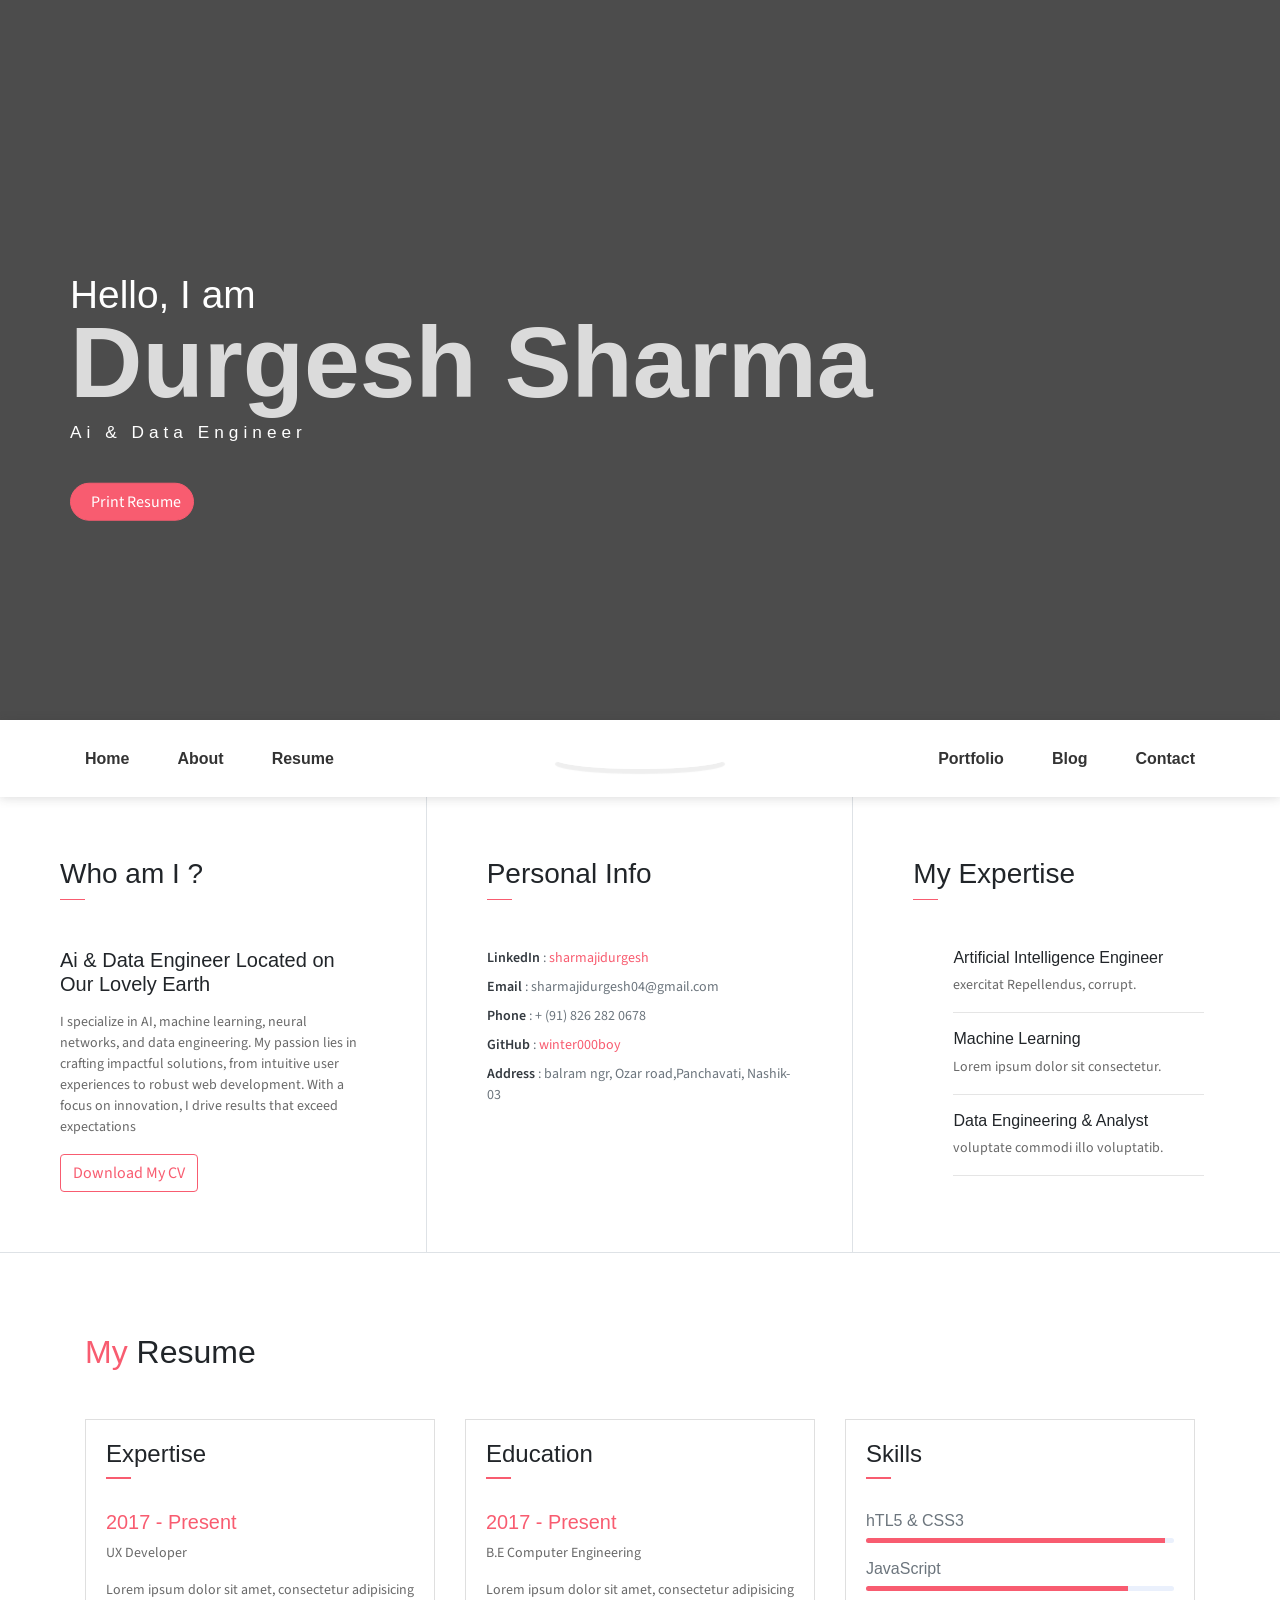
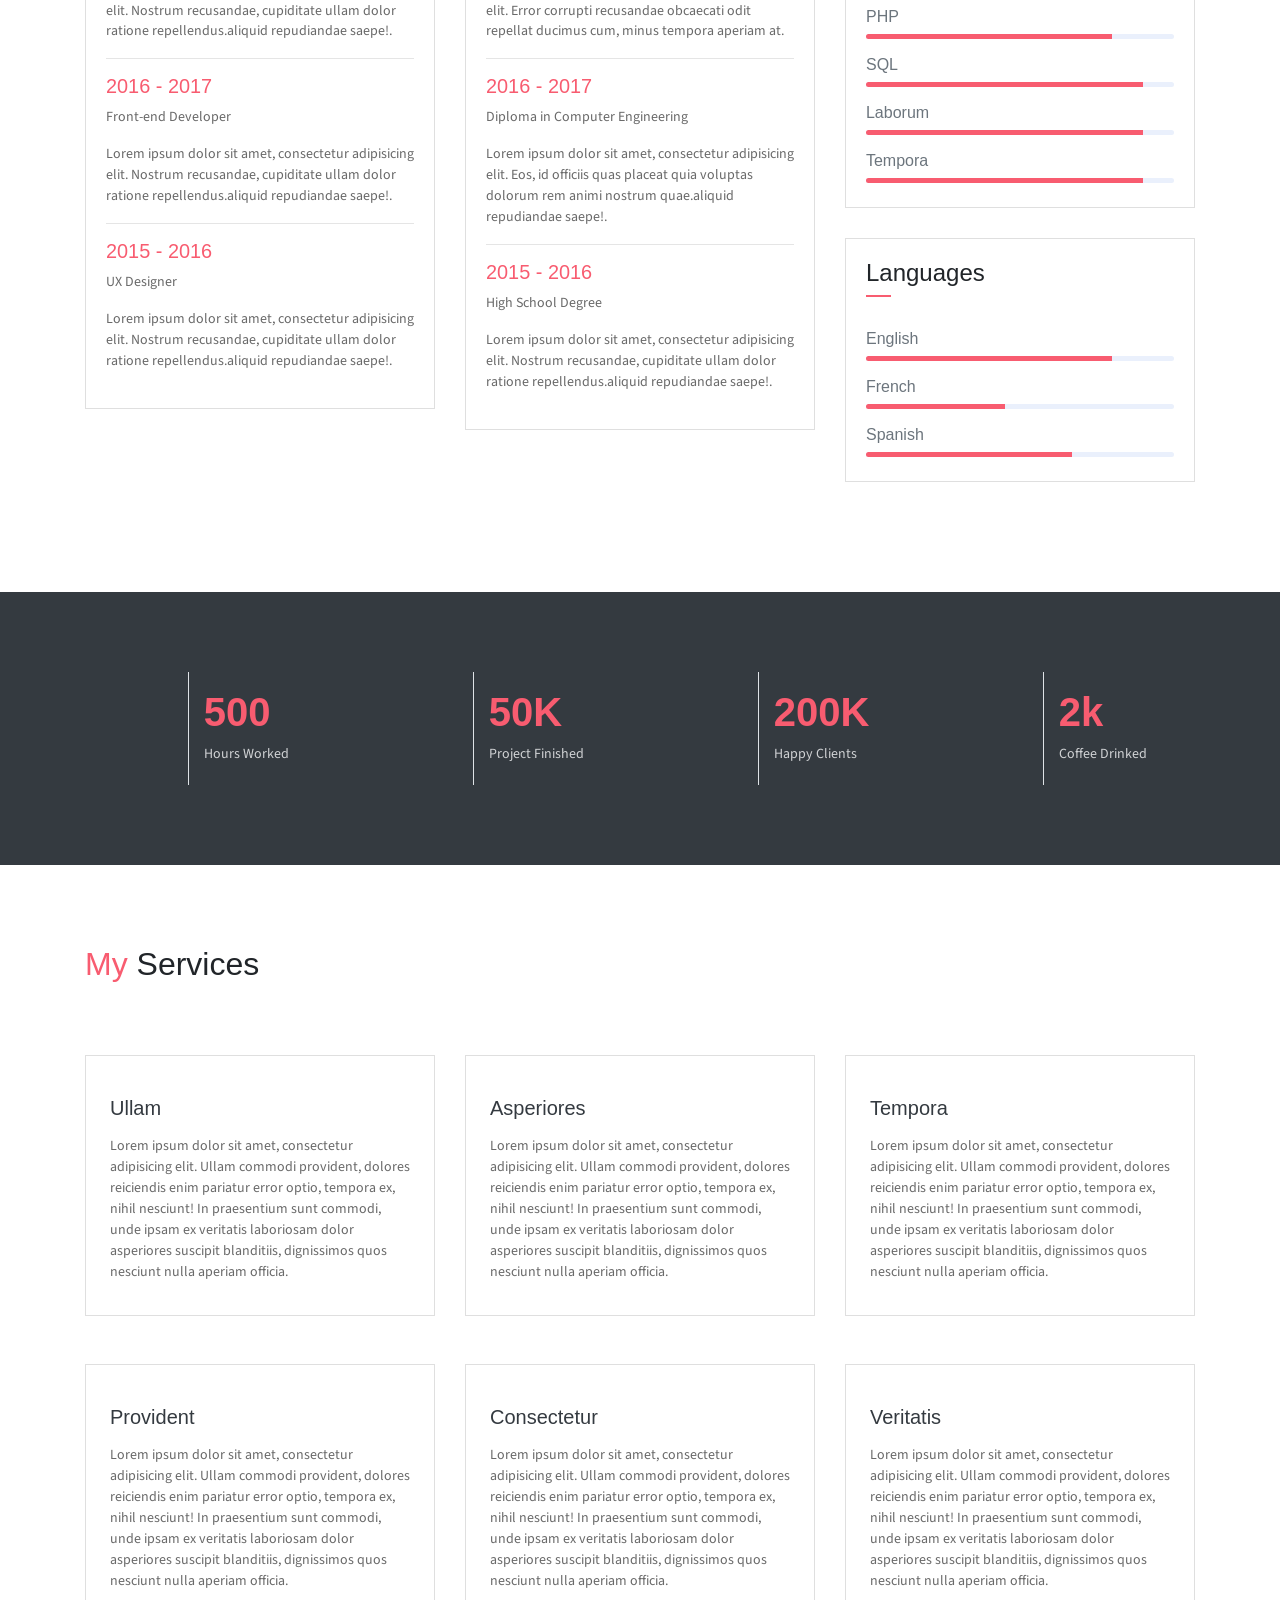
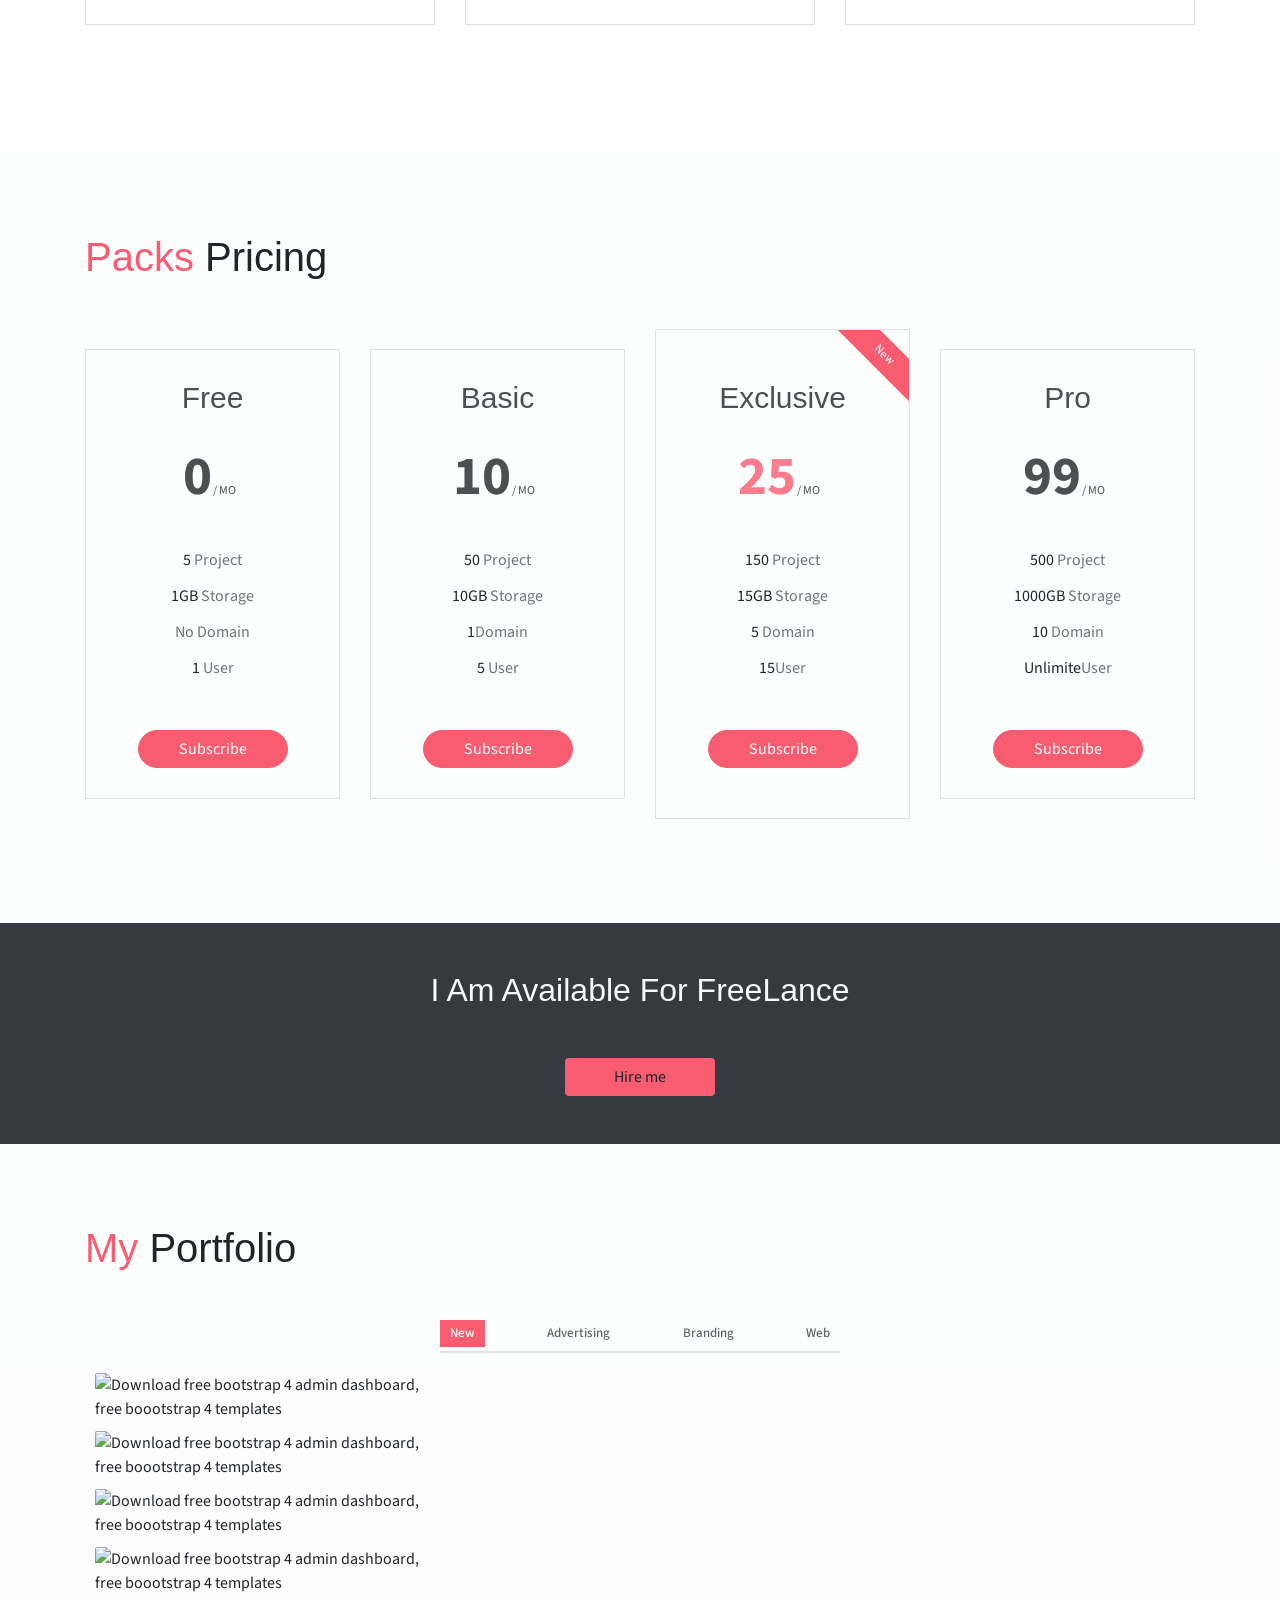
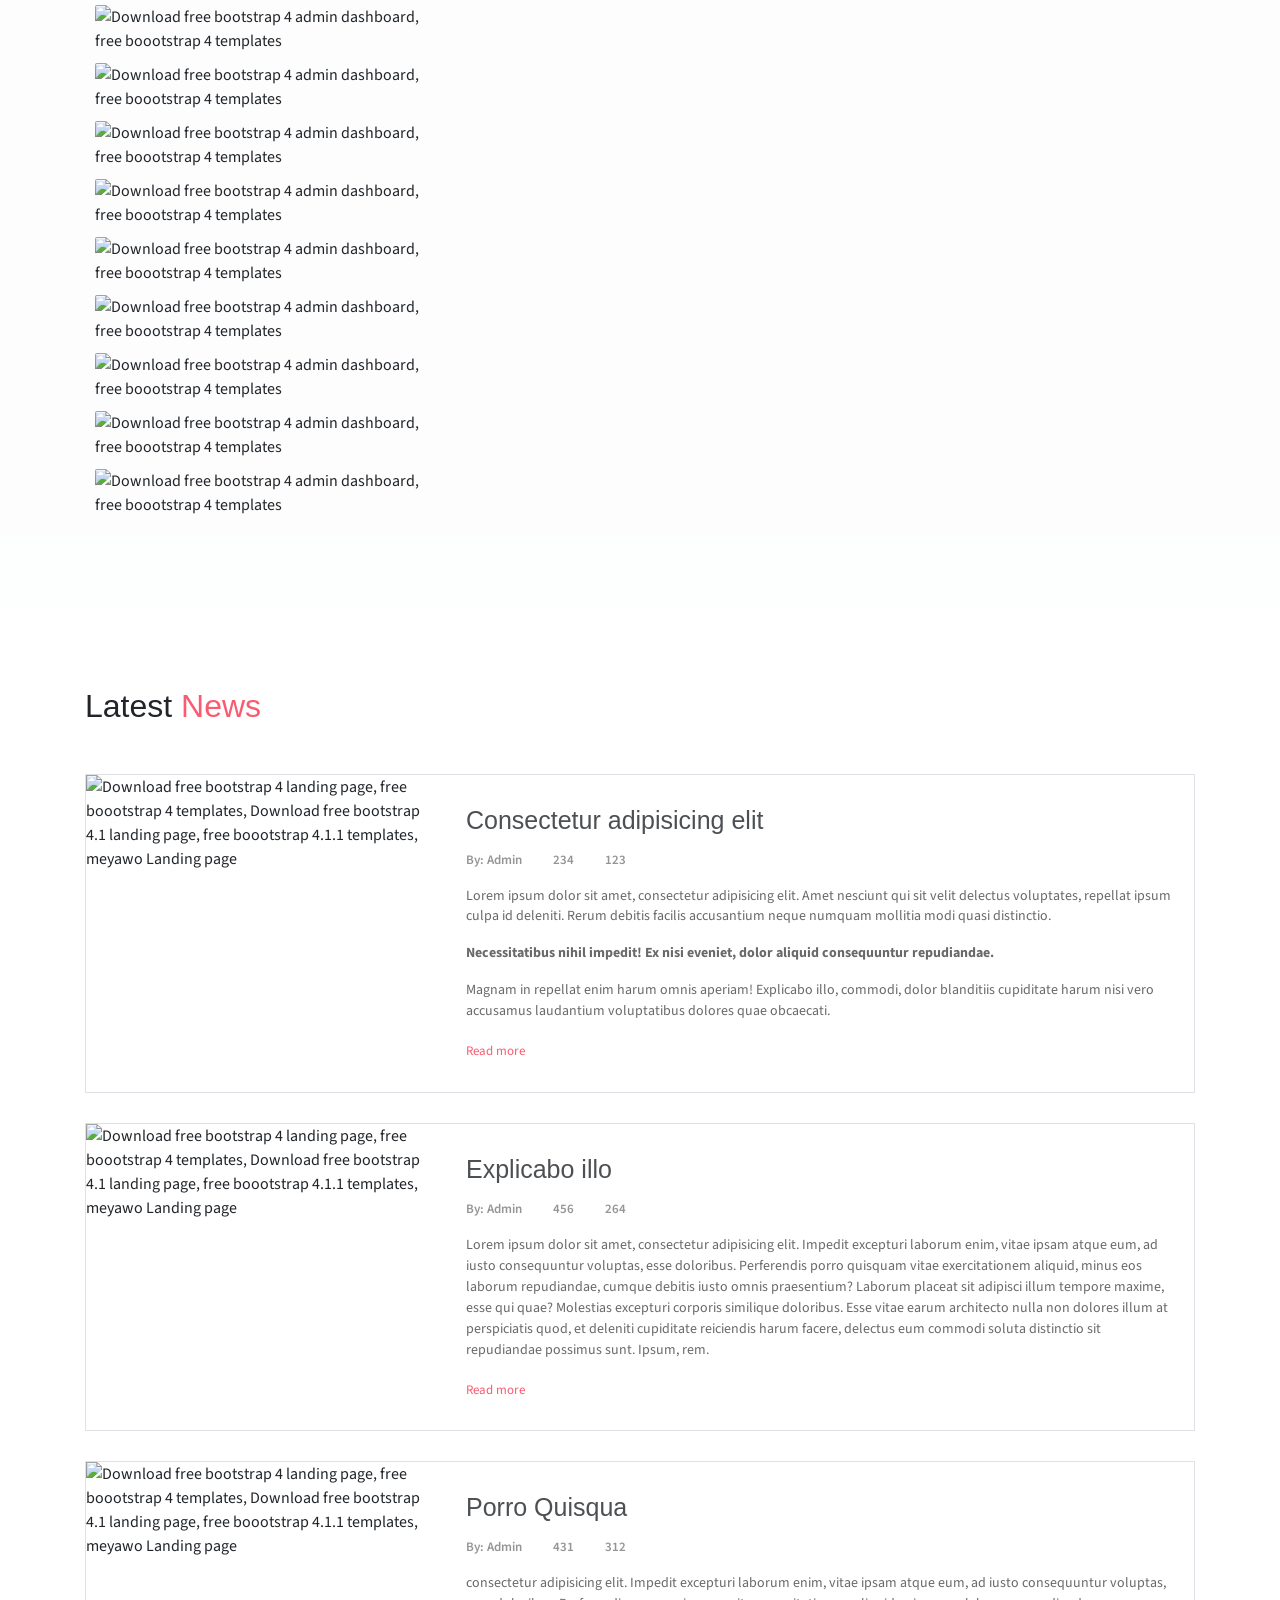
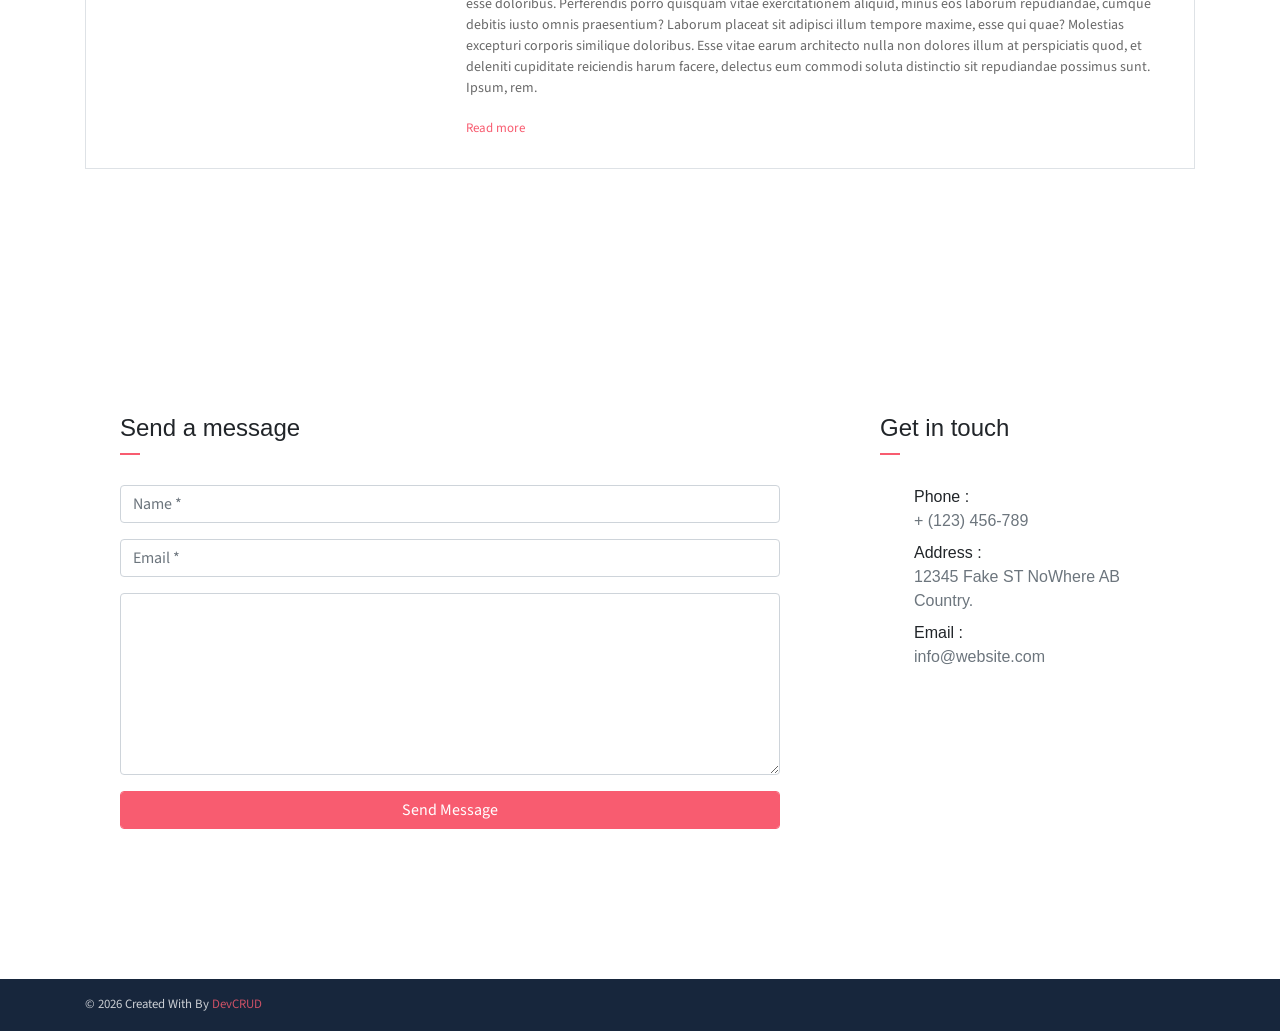
==== index.html @ a14cbc53 "first update" ====
<!DOCTYPE html>
<html lang="en">

<head>
    <meta charset="utf-8">
    <meta name="viewport" content="width=device-width, initial-scale=1, shrink-to-fit=no">
    <meta name="description" content="Start your development with JohnDoe landing page.">
    <meta name="author" content="Devcrud">
    <title>Durgesh's Portfolio</title>
    <!-- font icons -->
    <link rel="stylesheet" href="assets/vendors/themify-icons/css/themify-icons.css">
    <!-- Bootstrap + JohnDoe main styles -->
    <link rel="stylesheet" href="assets/css/johndoe.css">
</head>

<body data-spy="scroll" data-target=".navbar" data-offset="40" id="home">
    <a href="components.html" class="btn btn-primary btn-component" data-spy="affix" data-offset-top="600"><i
            class="ti-shift-left-alt"></i> Components</a>
    <header class="header">
        <div class="container">
            <ul class="social-icons pt-3">
                <li class="social-item"><a class="social-link text-light" href="#"><i class="ti-facebook"
                            aria-hidden="true"></i></a></li>
                <li class="social-item"><a class="social-link text-light" href="#"><i class="ti-twitter"
                            aria-hidden="true"></i></a></li>
                <li class="social-item"><a class="social-link text-light" href="#"><i class="ti-google"
                            aria-hidden="true"></i></a></li>
                <li class="social-item"><a class="social-link text-light" href="#"><i class="ti-instagram"
                            aria-hidden="true"></i></a></li>
                <li class="social-item"><a class="social-link text-light" href="#"><i class="ti-github"
                            aria-hidden="true"></i></a></li>
            </ul>
            <div class="header-content">
                <h4 class="header-subtitle">Hello, I am</h4>
                <h1 class="header-title">Durgesh Sharma</h1>
                <h6 class="header-mono">Ai & Data Engineer</h6>
                <button class="btn btn-primary btn-rounded"><i class="ti-printer pr-2"></i>Print Resume</button>
            </div>
        </div>
    </header>
    <nav class="navbar sticky-top navbar-expand-lg navbar-light bg-white" data-spy="affix" data-offset-top="510">
        <div class="container">
            <button class="navbar-toggler ml-auto" type="button" data-toggle="collapse"
                data-target="#navbarSupportedContent" aria-controls="navbarSupportedContent" aria-expanded="false"
                aria-label="Toggle navigation">
                <span class="navbar-toggler-icon"></span>
            </button>
            <div class="collapse mt-sm-20 navbar-collapse" id="navbarSupportedContent">
                <ul class="navbar-nav mr-auto">
                    <li class="nav-item">
                        <a href="#home" class="nav-link">Home</a>
                    </li>
                    <li class="nav-item">
                        <a href="#about" class="nav-link">About</a>
                    </li>
                    <li class="nav-item">
                        <a href="#resume" class="nav-link">Resume</a>
                    </li>
                </ul>
                <ul class="navbar-nav brand">
                    <img src="assets/imgs/avatar.jpg" alt="" class="brand-img">
                    <li class="brand-txt">
                        <h5 class="brand-title">Durgesh Sharma</h5>
                        <div class="brand-subtitle">Ai & Data Engineer</div>
                    </li>
                </ul>
                <ul class="navbar-nav ml-auto">
                    <li class="nav-item">
                        <a href="#portfolio" class="nav-link">Portfolio</a>
                    </li>
                    <li class="nav-item">
                        <a href="#blog" class="nav-link">Blog</a>
                    </li>
                    <li class="nav-item last-item">
                        <a href="#contact" class="nav-link">Contact</a>
                    </li>
                </ul>
            </div>
        </div>
    </nav>
    <div class="container-fluid">
        <div id="about" class="row about-section">
            <div class="col-lg-4 about-card">
                <h3 class="font-weight-light">Who am I ?</h3>
                <span class="line mb-5"></span>
                <h5 class="mb-3">Ai & Data Engineer Located on Our Lovely Earth</h5>
                <p class="mt-20">I specialize in AI, machine learning, neural networks, and data engineering. My passion
                    lies in crafting impactful solutions, from intuitive user experiences to robust web development.
                    With a focus on innovation, I drive results that exceed expectations</p>
                <button class="btn btn-outline-danger"><i class="icon-down-circled2 "></i>Download My CV</button>
            </div>
            <div class="col-lg-4 about-card">
                <h3 class="font-weight-light">Personal Info</h3>
                <span class="line mb-5"></span>
                <ul class="mt40 info list-unstyled">
                    <li><span>LinkedIn</span> : <a href="https://linkedin.com/in/sharmajidurgesh">sharmajidurgesh</a>
                    </li>
                    <li><span>Email</span> : sharmajidurgesh04@gmail.com</li>
                    <li><span>Phone</span> : + (91) 826 282 0678</li>
                    <li><span>GitHub</span> : <a href="https://github.com/winter000boy">winter000boy</a> </li>
                    <li><span>Address</span> : balram ngr, Ozar road,Panchavati, Nashik-03</li>
                </ul>
                <ul class="social-icons pt-3">
                    <li class="social-item"><a class="social-link" href="#"><i class="ti-facebook"
                                aria-hidden="true"></i></a></li>
                    <li class="social-item"><a class="social-link" href="#"><i class="ti-twitter"
                                aria-hidden="true"></i></a></li>
                    <li class="social-item"><a class="social-link" href="#"><i class="ti-google"
                                aria-hidden="true"></i></a></li>
                    <li class="social-item"><a class="social-link" href="#"><i class="ti-instagram"
                                aria-hidden="true"></i></a></li>
                    <li class="social-item"><a class="social-link" href="#"><i class="ti-github"
                                aria-hidden="true"></i></a></li>
                </ul>
            </div>
            <div class="col-lg-4 about-card">
                <h3 class="font-weight-light">My Expertise</h3>
                <span class="line mb-5"></span>
                <div class="row">
                    <div class="col-1 text-danger pt-1"><i class="ti-widget icon-lg"></i></div>
                    <div class="col-10 ml-auto mr-3">
                        <h6>Artificial Intelligence Engineer</h6>
                        <p class="subtitle"> exercitat Repellendus, corrupt.</p>
                        <hr>
                    </div>
                </div>
                <div class="row">
                    <div class="col-1 text-danger pt-1"><i class="ti-paint-bucket icon-lg"></i></div>
                    <div class="col-10 ml-auto mr-3">
                        <h6>Machine Learning</h6>
                        <p class="subtitle">Lorem ipsum dolor sit consectetur.</p>
                        <hr>
                    </div>
                </div>
                <div class="row">
                    <div class="col-1 text-danger pt-1"><i class="ti-stats-up icon-lg"></i></div>
                    <div class="col-10 ml-auto mr-3">
                        <h6>Data Engineering & Analyst</h6>
                        <p class="subtitle">voluptate commodi illo voluptatib.</p>
                        <hr>
                    </div>
                </div>
            </div>
        </div>
    </div>

    <!--Resume Section-->
    <section class="section" id="resume">
        <div class="container">
            <h2 class="mb-5"><span class="text-danger">My</span> Resume</h2>
            <div class="row">
                <div class="col-md-6 col-lg-4">
                    <div class="card">
                        <div class="card-header">
                            <div class="mt-2">
                                <h4>Expertise</h4>
                                <span class="line"></span>
                            </div>
                        </div>
                        <div class="card-body">
                            <h6 class="title text-danger">2017 - Present</h6>
                            <P>UX Developer</P>
                            <P class="subtitle">Lorem ipsum dolor sit amet, consectetur adipisicing elit. Nostrum
                                recusandae, cupiditate ullam dolor ratione repellendus.aliquid repudiandae saepe!.</P>
                            <hr>
                            <h6 class="title text-danger">2016 - 2017</h6>
                            <P>Front-end Developer</P>
                            <P class="subtitle">Lorem ipsum dolor sit amet, consectetur adipisicing elit. Nostrum
                                recusandae, cupiditate ullam dolor ratione repellendus.aliquid repudiandae saepe!.</P>
                            <hr>
                            <h6 class="title text-danger">2015 - 2016</h6>
                            <P>UX Designer</P>
                            <P class="subtitle">Lorem ipsum dolor sit amet, consectetur adipisicing elit. Nostrum
                                recusandae, cupiditate ullam dolor ratione repellendus.aliquid repudiandae saepe!.</P>
                        </div>
                    </div>
                </div>
                <div class="col-md-6 col-lg-4">
                    <div class="card">
                        <div class="card-header">
                            <div class="mt-2">
                                <h4>Education</h4>
                                <span class="line"></span>
                            </div>
                        </div>
                        <div class="card-body">
                            <h6 class="title text-danger">2017 - Present</h6>
                            <P>B.E Computer Engineering</P>
                            <P class="subtitle">Lorem ipsum dolor sit amet, consectetur adipisicing elit. Error corrupti
                                recusandae obcaecati odit repellat ducimus cum, minus tempora aperiam at.</P>
                            <hr>
                            <h6 class="title text-danger">2016 - 2017</h6>
                            <P>Diploma in Computer Engineering</P>
                            <P class="subtitle">Lorem ipsum dolor sit amet, consectetur adipisicing elit. Eos, id
                                officiis quas placeat quia voluptas dolorum rem animi nostrum quae.aliquid repudiandae
                                saepe!.</P>
                            <hr>
                            <h6 class="title text-danger">2015 - 2016</h6>
                            <P>High School Degree</P>
                            <P class="subtitle">Lorem ipsum dolor sit amet, consectetur adipisicing elit. Nostrum
                                recusandae, cupiditate ullam dolor ratione repellendus.aliquid repudiandae saepe!.</P>

                        </div>
                    </div>
                </div>
                <div class="col-lg-4">
                    <div class="card">
                        <div class="card-header">
                            <div class="pull-left">
                                <h4 class="mt-2">Skills</h4>
                                <span class="line"></span>
                            </div>
                        </div>
                        <div class="card-body pb-2">
                            <h6>hTL5 &amp; CSS3</h6>
                            <div class="progress mb-3">
                                <div class="progress-bar bg-danger" role="progressbar" style="width: 97%"
                                    aria-valuenow="25" aria-valuemin="0" aria-valuemax="100"></div>
                            </div>
                            <h6>JavaScript</h6>
                            <div class="progress mb-3">
                                <div class="progress-bar bg-danger" role="progressbar" style="width: 85%"
                                    aria-valuenow="25" aria-valuemin="0" aria-valuemax="100"></div>
                            </div>
                            <h6>PHP</h6>
                            <div class="progress mb-3">
                                <div class="progress-bar bg-danger" role="progressbar" style="width: 80%"
                                    aria-valuenow="50" aria-valuemin="0" aria-valuemax="100"></div>
                            </div>
                            <h6>SQL</h6>
                            <div class="progress mb-3">
                                <div class="progress-bar bg-danger" role="progressbar" style="width: 90%"
                                    aria-valuenow="75" aria-valuemin="0" aria-valuemax="100"></div>
                            </div>
                            <h6>Laborum</h6>
                            <div class="progress mb-3">
                                <div class="progress-bar bg-danger" role="progressbar" style="width: 90%"
                                    aria-valuenow="75" aria-valuemin="0" aria-valuemax="100"></div>
                            </div>
                            <h6>Tempora</h6>
                            <div class="progress mb-3">
                                <div class="progress-bar bg-danger" role="progressbar" style="width: 90%"
                                    aria-valuenow="75" aria-valuemin="0" aria-valuemax="100"></div>
                            </div>
                        </div>
                    </div>
                    <div class="card">
                        <div class="card-header">
                            <div class="pull-left">
                                <h4 class="mt-2">Languages</h4>
                                <span class="line"></span>
                            </div>
                        </div>
                        <div class="card-body pb-2">
                            <h6>English</h6>
                            <div class="progress mb-3">
                                <div class="progress-bar bg-danger" role="progressbar" style="width: 80%"
                                    aria-valuenow="25" aria-valuemin="0" aria-valuemax="100"></div>
                            </div>
                            <h6>French</h6>
                            <div class="progress mb-3">
                                <div class="progress-bar bg-danger" role="progressbar" style="width: 45%"
                                    aria-valuenow="25" aria-valuemin="0" aria-valuemax="100"></div>
                            </div>
                            <h6>Spanish</h6>
                            <div class="progress mb-3">
                                <div class="progress-bar bg-danger" role="progressbar" style="width: 67%"
                                    aria-valuenow="50" aria-valuemin="0" aria-valuemax="100"></div>
                            </div>
                        </div>
                    </div>
                </div>
            </div>
        </div>
    </section>

    <section class="section bg-dark text-center">
        <div class="container">
            <div class="row text-center">
                <div class="col-md-6 col-lg-3">
                    <div class="row ">
                        <div class="col-5 text-right text-light border-right py-3">
                            <div class="m-auto"><i class="ti-alarm-clock icon-xl"></i></div>
                        </div>
                        <div class="col-7 text-left py-3">
                            <h1 class="text-danger font-weight-bold font40">500</h1>
                            <p class="text-light mb-1">Hours Worked</p>
                        </div>
                    </div>
                </div>
                <div class="col-md-6 col-lg-3">
                    <div class="row">
                        <div class="col-5 text-right text-light border-right py-3">
                            <div class="m-auto"><i class="ti-layers-alt icon-xl"></i></div>
                        </div>
                        <div class="col-7 text-left py-3">
                            <h1 class="text-danger font-weight-bold font40">50K</h1>
                            <p class="text-light mb-1">Project Finished</p>
                        </div>
                    </div>
                </div>
                <div class="col-md-6 col-lg-3">
                    <div class="row">
                        <div class="col-5 text-right text-light border-right py-3">
                            <div class="m-auto"><i class="ti-face-smile icon-xl"></i></div>
                        </div>
                        <div class="col-7 text-left py-3">
                            <h1 class="text-danger font-weight-bold font40">200K</h1>
                            <p class="text-light mb-1">Happy Clients</p>
                        </div>
                    </div>
                </div>
                <div class="col-md-6 col-lg-3">
                    <div class="row">
                        <div class="col-5 text-right text-light border-right py-3">
                            <div class="m-auto"><i class="ti-heart-broken icon-xl"></i></div>
                        </div>
                        <div class="col-7 text-left py-3">
                            <h1 class="text-danger font-weight-bold font40">2k</h1>
                            <p class="text-light mb-1">Coffee Drinked</p>
                        </div>
                    </div>
                </div>
            </div>
        </div>
    </section>

    <section class="section" id="service">
        <div class="container">
            <h2 class="mb-5 pb-4"><span class="text-danger">My</span> Services</h2>
            <div class="row">
                <div class="col-md-4 col-sm-6">
                    <div class="card mb-5">
                        <div class="card-header has-icon">
                            <i class="ti-vector text-danger" aria-hidden="true"></i>
                        </div>
                        <div class="card-body px-4 py-3">
                            <h5 class="mb-3 card-title text-dark">Ullam</h5>
                            <P class="subtitle">Lorem ipsum dolor sit amet, consectetur adipisicing elit. Ullam commodi
                                provident, dolores reiciendis enim pariatur error optio, tempora ex, nihil nesciunt! In
                                praesentium sunt commodi, unde ipsam ex veritatis laboriosam dolor asperiores suscipit
                                blanditiis, dignissimos quos nesciunt nulla aperiam officia.</P>
                        </div>
                    </div>
                </div>
                <div class="col-md-4 col-sm-6">
                    <div class="card mb-5">
                        <div class="card-header has-icon">
                            <i class="ti-write text-danger" aria-hidden="true"></i>
                        </div>
                        <div class="card-body px-4 py-3">
                            <h5 class="mb-3 card-title text-dark">Asperiores</h5>
                            <P class="subtitle">Lorem ipsum dolor sit amet, consectetur adipisicing elit. Ullam commodi
                                provident, dolores reiciendis enim pariatur error optio, tempora ex, nihil nesciunt! In
                                praesentium sunt commodi, unde ipsam ex veritatis laboriosam dolor asperiores suscipit
                                blanditiis, dignissimos quos nesciunt nulla aperiam officia.</P>
                        </div>
                    </div>
                </div>
                <div class="col-md-4 col-sm-6">
                    <div class="card mb-5">
                        <div class="card-header has-icon">
                            <i class="ti-package text-danger" aria-hidden="true"></i>
                        </div>
                        <div class="card-body px-4 py-3">
                            <h5 class="mb-3 card-title text-dark">Tempora</h5>
                            <P class="subtitle">Lorem ipsum dolor sit amet, consectetur adipisicing elit. Ullam commodi
                                provident, dolores reiciendis enim pariatur error optio, tempora ex, nihil nesciunt! In
                                praesentium sunt commodi, unde ipsam ex veritatis laboriosam dolor asperiores suscipit
                                blanditiis, dignissimos quos nesciunt nulla aperiam officia.</P>
                        </div>
                    </div>
                </div>
                <div class="col-md-4 col-sm-6">
                    <div class="card mb-5">
                        <div class="card-header has-icon">
                            <i class="ti-map-alt text-danger" aria-hidden="true"></i>
                        </div>
                        <div class="card-body px-4 py-3">
                            <h5 class="mb-3 card-title text-dark">Provident</h5>
                            <P class="subtitle">Lorem ipsum dolor sit amet, consectetur adipisicing elit. Ullam commodi
                                provident, dolores reiciendis enim pariatur error optio, tempora ex, nihil nesciunt! In
                                praesentium sunt commodi, unde ipsam ex veritatis laboriosam dolor asperiores suscipit
                                blanditiis, dignissimos quos nesciunt nulla aperiam officia.</P>
                        </div>
                    </div>
                </div>
                <div class="col-md-4 col-sm-6">
                    <div class="card mb-5">
                        <div class="card-header has-icon">
                            <i class="ti-bar-chart text-danger" aria-hidden="true"></i>
                        </div>
                        <div class="card-body px-4 py-3">
                            <h5 class="mb-3 card-title text-dark">Consectetur</h5>
                            <P class="subtitle">Lorem ipsum dolor sit amet, consectetur adipisicing elit. Ullam commodi
                                provident, dolores reiciendis enim pariatur error optio, tempora ex, nihil nesciunt! In
                                praesentium sunt commodi, unde ipsam ex veritatis laboriosam dolor asperiores suscipit
                                blanditiis, dignissimos quos nesciunt nulla aperiam officia.</P>
                        </div>
                    </div>
                </div>
                <div class="col-md-4 col-sm-6">
                    <div class="card mb-5">
                        <div class="card-header has-icon">
                            <i class="ti-support text-danger" aria-hidden="true"></i>
                        </div>
                        <div class="card-body px-4 py-3">
                            <h5 class="mb-3 card-title text-dark">Veritatis</h5>
                            <P class="subtitle">Lorem ipsum dolor sit amet, consectetur adipisicing elit. Ullam commodi
                                provident, dolores reiciendis enim pariatur error optio, tempora ex, nihil nesciunt! In
                                praesentium sunt commodi, unde ipsam ex veritatis laboriosam dolor asperiores suscipit
                                blanditiis, dignissimos quos nesciunt nulla aperiam officia.</P>
                        </div>
                    </div>
                </div>
            </div>
        </div>
    </section>

    <section class="section bg-custom-gray" id="price">
        <div class="container">
            <h1 class="mb-5"><span class="text-danger">Packs</span> Pricing</h1>
            <div class="row align-items-center">
                <div class="col-md-6 col-lg-3">
                    <div class="price-card text-center mb-4">
                        <h3 class="price-card-title">Free</h3>
                        <div class="price-card-cost">
                            <sup class="ti-money"></sup>
                            <span class="num">0</span>
                            <span class="date">MO</span>
                        </div>
                        <ul class="list">
                            <li class="list-item">5 <span class="text-muted">Project</span></li>
                            <li class="list-item">1GB <span class="text-muted">Storage</span></li>
                            <li class="list-item"><span class="text-muted">No Domain</span></li>
                            <li class="list-item">1 <span class="text-muted">User</span></li>
                        </ul>
                        <button class="btn btn-primary btn-rounded w-lg">Subscribe</button>
                    </div>
                </div>
                <div class="col-md-6 col-lg-3">
                    <div class="price-card text-center mb-4">
                        <h3 class="price-card-title">Basic</h3>
                        <div class="price-card-cost">
                            <sup class="ti-money"></sup>
                            <span class="num">10</span>
                            <span class="date">MO</span>
                        </div>
                        <ul class="list">
                            <li class="list-item">50 <span class="text-muted">Project</span></li>
                            <li class="list-item">10GB <span class="text-muted">Storage</span></li>
                            <li class="list-item">1<span class="text-muted">Domain</span></li>
                            <li class="list-item">5 <span class="text-muted">User</span></li>
                        </ul>
                        <button class="btn btn-primary btn-rounded w-lg">Subscribe</button>
                    </div>
                </div>
                <div class="col-md-6 col-lg-3">
                    <div class="price-card text-center price-card-requried mb-4">
                        <h3 class="price-card-title">Exclusive</h3>
                        <div class="price-card-cost">
                            <sup class="ti-money"></sup>
                            <span class="num">25</span>
                            <span class="date">MO</span>
                        </div>
                        <ul class="list">
                            <li class="list-item">150 <span class="text-muted">Project</span></li>
                            <li class="list-item">15GB <span class="text-muted">Storage</span></li>
                            <li class="list-item">5<span class="text-muted"> Domain</span></li>
                            <li class="list-item">15<span class="text-muted">User</span></li>
                        </ul>
                        <button class="btn btn-primary btn-rounded w-lg">Subscribe</button>
                    </div>
                </div>
                <div class="col-md-6 col-lg-3">
                    <div class="price-card text-center mb-4">
                        <h3 class="price-card-title">Pro</h3>
                        <div class="price-card-cost">
                            <sup class="ti-money"></sup>
                            <span class="num">99</span>
                            <span class="date">MO</span>
                        </div>
                        <ul class="list">
                            <li class="list-item">500 <span class="text-muted">Project</span></li>
                            <li class="list-item">1000GB <span class="text-muted">Storage</span></li>
                            <li class="list-item">10<span class="text-muted"> Domain</span></li>
                            <li class="list-item">Unlimite<span class="text-muted">User</span></li>
                        </ul>
                        <button class="btn btn-primary btn-rounded w-lg">Subscribe</button>
                    </div>
                </div>
            </div>
        </div>
    </section>
    <section class="section bg-dark py-5">
        <div class="container text-center">
            <h2 class="text-light mb-5 font-weight-normal">I Am Available For FreeLance</h2>
            <button class="btn bg-primary w-lg">Hire me</button>
        </div>
    </section>

    <!-- Portfolio Section -->
    <section class="section bg-custom-gray" id="portfolio">
        <div class="container">
            <h1 class="mb-5"><span class="text-danger">My</span> Portfolio</h1>
            <div class="portfolio">
                <div class="filters">
                    <a href="#" data-filter=".new" class="active">
                        New
                    </a>
                    <a href="#" data-filter=".advertising">
                        Advertising
                    </a>
                    <a href="#" data-filter=".branding">
                        Branding
                    </a>
                    <a href="#" data-filter=".web">
                        Web
                    </a>
                </div>
                <div class="portfolio-container">
                    <div class="col-md-6 col-lg-4 web new">
                        <div class="portfolio-item">
                            <img src="assets/imgs/web-1.jpg" class="img-fluid"
                                alt="Download free bootstrap 4 admin dashboard, free boootstrap 4 templates">
                            <div class="content-holder">
                                <a class="img-popup" href="assets/imgs/web-1.jpg"></a>
                                <div class="text-holder">
                                    <h6 class="title">WEB</h6>
                                    <p class="subtitle">Expedita corporis doloremque velit in totam!</p>
                                </div>
                            </div>
                        </div>
                    </div>
                    <div class="col-md-6 col-lg-4 web new">
                        <div class="portfolio-item">
                            <img src="assets/imgs/web-2.jpg" class="img-fluid"
                                alt="Download free bootstrap 4 admin dashboard, free boootstrap 4 templates">
                            <div class="content-holder">
                                <a class="img-popup" href="assets/imgs/web-2.jpg"></a>
                                <div class="text-holder">
                                    <h6 class="title">WEB</h6>
                                    <p class="subtitle">Expedita corporis doloremque velit in totam!</p>
                                </div>
                            </div>
                        </div>
                    </div>
                    <div class="col-md-6 col-lg-4 advertising new">
                        <div class="portfolio-item">
                            <img src="assets/imgs/advertising-2.jpg" class="img-fluid"
                                alt="Download free bootstrap 4 admin dashboard, free boootstrap 4 templates">
                            <div class="content-holder">
                                <a class="img-popup" href="assets/imgs/advertising-2.jpg"></a>
                                <div class="text-holder">
                                    <h6 class="title">ADVERSTISING</h6>
                                    <p class="subtitle">Expedita corporis doloremque velit in totam!</p>
                                </div>
                            </div>
                        </div>
                    </div>
                    <div class="col-md-6 col-lg-4 web">
                        <div class="portfolio-item">
                            <img src="assets/imgs/web-4.jpg" class="img-fluid"
                                alt="Download free bootstrap 4 admin dashboard, free boootstrap 4 templates">
                            <div class="content-holder">
                                <a class="img-popup" href="assets/imgs/web-4.jpg"></a>
                                <div class="text-holder">
                                    <h6 class="title">WEB</h6>
                                    <p class="subtitle">Expedita corporis doloremque velit in totam!</p>
                                </div>
                            </div>
                        </div>
                    </div>

                    <div class="col-md-6 col-lg-4 advertising">
                        <div class="portfolio-item">
                            <img src="assets/imgs/advertising-1.jpg" class="img-fluid"
                                alt="Download free bootstrap 4 admin dashboard, free boootstrap 4 templates">
                            <div class="content-holder">
                                <a class="img-popup" href="assets/imgs/advertising-1.jpg"></a>
                                <div class="text-holder">
                                    <h6 class="title">ADVERSITING</h6>
                                    <p class="subtitle">Expedita corporis doloremque velit in totam!</p>
                                </div>
                            </div>
                        </div>
                    </div>
                    <div class="col-md-6 col-lg-4 web new">
                        <div class="portfolio-item">
                            <img src="assets/imgs/web-3.jpg" class="img-fluid"
                                alt="Download free bootstrap 4 admin dashboard, free boootstrap 4 templates">
                            <div class="content-holder">
                                <a class="img-popup" href="assets/imgs/web-3.jpg"></a>
                                <div class="text-holder">
                                    <h6 class="title">WEB</h6>
                                    <p class="subtitle">Expedita corporis doloremque velit in totam!</p>
                                </div>
                            </div>
                        </div>
                    </div>
                    <div class="col-md-6 col-lg-4 advertising new">
                        <div class="portfolio-item">
                            <img src="assets/imgs/advertising-3.jpg" class="img-fluid"
                                alt="Download free bootstrap 4 admin dashboard, free boootstrap 4 templates">
                            <div class="content-holder">
                                <a class="img-popup" href="assets/imgs/advertising-3.jpg"></a>
                                <div class="text-holder">
                                    <h6 class="title">ADVERSITING</h6>
                                    <p class="subtitle">Expedita corporis doloremque velit in totam!</p>
                                </div>
                            </div>
                        </div>
                    </div>
                    <div class="col-md-6 col-lg-4 advertising new">
                        <div class="portfolio-item">
                            <img src="assets/imgs/advertising-4.jpg" class="img-fluid"
                                alt="Download free bootstrap 4 admin dashboard, free boootstrap 4 templates">
                            <div class="content-holder">
                                <a class="img-popup" href="assets/imgs/advertising-4.jpg"></a>
                                <div class="text-holder">
                                    <h6 class="title">ADVERTISING</h6>
                                    <p class="subtitle">Expedita corporis doloremque velit in totam!</p>
                                </div>
                            </div>
                        </div>

                    </div>
                    <div class="col-md-6 col-lg-4 branding new">
                        <div class="portfolio-item">
                            <img src="assets/imgs/branding-1.jpg" class="img-fluid"
                                alt="Download free bootstrap 4 admin dashboard, free boootstrap 4 templates">
                            <div class="content-holder">
                                <a class="img-popup" href="assets/imgs/branding-1.jpg"></a>
                                <div class="text-holder">
                                    <h6 class="title">BRANDING</h6>
                                    <p class="subtitle">Expedita corporis doloremque velit in totam!</p>
                                </div>
                            </div>
                        </div>
                    </div>
                    <div class="col-md-6 col-lg-4 branding">
                        <div class="portfolio-item">
                            <img src="assets/imgs/branding-2.jpg" class="img-fluid"
                                alt="Download free bootstrap 4 admin dashboard, free boootstrap 4 templates">
                            <div class="content-holder">
                                <a class="img-popup" href="assets/imgs/branding-2.jpg"></a>
                                <div class="text-holder">
                                    <h6 class="title">BRANDING</h6>
                                    <p class="subtitle">Expedita corporis doloremque velit in totam!</p>
                                </div>
                            </div>
                        </div>
                    </div>
                    <div class="col-md-6 col-lg-4 branding new">
                        <div class="portfolio-item">
                            <img src="assets/imgs/branding-3.jpg" class="img-fluid"
                                alt="Download free bootstrap 4 admin dashboard, free boootstrap 4 templates">
                            <div class="content-holder">
                                <a class="img-popup" href="assets/imgs/branding-3.jpg"></a>
                                <div class="text-holder">
                                    <h6 class="title">BRANDING</h6>
                                    <p class="subtitle">Expedita corporis doloremque velit in totam!</p>
                                </div>
                            </div>
                        </div>
                    </div>
                    <div class="col-md-6 col-lg-4 branding">
                        <div class="portfolio-item">
                            <img src="assets/imgs/branding-4.jpg" class="img-fluid"
                                alt="Download free bootstrap 4 admin dashboard, free boootstrap 4 templates">
                            <div class="content-holder">
                                <a class="img-popup" href="assets/imgs/branding-4.jpg"></a>
                                <div class="text-holder">
                                    <h6 class="title">BRANDING</h6>
                                    <p class="subtitle">Expedita corporis doloremque velit in totam!</p>
                                </div>
                            </div>
                        </div>
                    </div>
                    <div class="col-md-6 col-lg-4 branding">
                        <div class="portfolio-item">
                            <img src="assets/imgs/branding-5.jpg" class="img-fluid"
                                alt="Download free bootstrap 4 admin dashboard, free boootstrap 4 templates">
                            <div class="content-holder">
                                <a class="img-popup" href="assets/imgs/branding-5.jpg"></a>
                                <div class="text-holder">
                                    <h6 class="title">BRANDING</h6>
                                    <p class="subtitle">Expedita corporis doloremque velit in totam!</p>
                                </div>
                            </div>
                        </div>
                    </div>
                </div>
            </div>
        </div>
    </section>
    <!-- End of portfolio section -->

    <section class="section" id="blog">
        <div class="container">
            <h2 class="mb-5">Latest <span class="text-danger">News</span></h2>
            <div class="row">
                <div class="blog-card">
                    <div class="img-holder">
                        <img src="assets/imgs/blog1.jpg"
                            alt="Download free bootstrap 4 landing page, free boootstrap 4 templates, Download free bootstrap 4.1 landing page, free boootstrap 4.1.1 templates, meyawo Landing page">
                    </div>
                    <div class="content-holder">
                        <h6 class="title">Consectetur adipisicing elit</h6>

                        <p class="post-details">
                            <a href="#">By: Admin</a>
                            <a href="#"><i class="ti-heart text-danger"></i> 234</a>
                            <a href="#"><i class="ti-comment"></i> 123</a>
                        </p>

                        <p>Lorem ipsum dolor sit amet, consectetur adipisicing elit. Amet nesciunt qui sit velit
                            delectus voluptates, repellat ipsum culpa id deleniti. Rerum debitis facilis accusantium
                            neque numquam mollitia modi quasi distinctio.</p>

                        <p><b>Necessitatibus nihil impedit! Ex nisi eveniet, dolor aliquid consequuntur repudiandae.</b>
                        </p>
                        <p>Magnam in repellat enim harum omnis aperiam! Explicabo illo, commodi, dolor blanditiis
                            cupiditate harum nisi vero accusamus laudantium voluptatibus dolores quae obcaecati.</p>

                        <a href="#" class="read-more">Read more <i class="ti-angle-double-right"></i></a>
                    </div>
                </div><!-- end of blog wrapper -->

                <!-- blog-card -->
                <div class="blog-card">
                    <div class="img-holder">
                        <img src="assets/imgs/blog2.jpg"
                            alt="Download free bootstrap 4 landing page, free boootstrap 4 templates, Download free bootstrap 4.1 landing page, free boootstrap 4.1.1 templates, meyawo Landing page">
                    </div>
                    <div class="content-holder">
                        <h6 class="title">Explicabo illo</h6>

                        <p class="post-details">
                            <a href="#">By: Admin</a>
                            <a href="#"><i class="ti-heart text-danger"></i> 456</a>
                            <a href="#"><i class="ti-comment"></i> 264</a>
                        </p>

                        <p>Lorem ipsum dolor sit amet, consectetur adipisicing elit. Impedit excepturi laborum enim,
                            vitae ipsam atque eum, ad iusto consequuntur voluptas, esse doloribus. Perferendis porro
                            quisquam vitae exercitationem aliquid, minus eos laborum repudiandae, cumque debitis iusto
                            omnis praesentium? Laborum placeat sit adipisci illum tempore maxime, esse qui quae?
                            Molestias excepturi corporis similique doloribus. Esse vitae earum architecto nulla non
                            dolores illum at perspiciatis quod, et deleniti cupiditate reiciendis harum facere, delectus
                            eum commodi soluta distinctio sit repudiandae possimus sunt. Ipsum, rem.</p>

                        <a href="#" class="read-more">Read more <i class="ti-angle-double-right"></i></a>
                    </div>
                </div><!-- end of blog wrapper -->
                <!-- blog-card -->
                <div class="blog-card">
                    <div class="img-holder">
                        <img src="assets/imgs/blog3.jpg"
                            alt="Download free bootstrap 4 landing page, free boootstrap 4 templates, Download free bootstrap 4.1 landing page, free boootstrap 4.1.1 templates, meyawo Landing page">
                    </div>
                    <div class="content-holder">
                        <h4 class="title">Porro Quisqua</h4>

                        <p class="post-details">
                            <a href="#">By: Admin</a>
                            <a href="#"><i class="ti-heart text-danger"></i> 431</a>
                            <a href="#"><i class="ti-comment"></i> 312</a>
                        </p>

                        <p> consectetur adipisicing elit. Impedit excepturi laborum enim, vitae ipsam atque eum, ad
                            iusto consequuntur voluptas, esse doloribus. Perferendis porro quisquam vitae exercitationem
                            aliquid, minus eos laborum repudiandae, cumque debitis iusto omnis praesentium? Laborum
                            placeat sit adipisci illum tempore maxime, esse qui quae? Molestias excepturi corporis
                            similique doloribus. Esse vitae earum architecto nulla non dolores illum at perspiciatis
                            quod, et deleniti cupiditate reiciendis harum facere, delectus eum commodi soluta distinctio
                            sit repudiandae possimus sunt. Ipsum, rem.</p>

                        <a href="#" class="read-more">Read more <i class="ti-angle-double-right"></i></a>
                    </div>
                </div><!-- end of blog wrapper -->

            </div>
        </div>
    </section>

    <div class="section contact" id="contact">
        <div id="map" class="map"></div>
        <div class="container">
            <div class="row">
                <div class="col-lg-8">
                    <div class="contact-form-card">
                        <h4 class="contact-title">Send a message</h4>
                        <form action="">
                            <div class="form-group">
                                <input class="form-control" type="text" placeholder="Name *" required>
                            </div>
                            <div class="form-group">
                                <input class="form-control" type="email" placeholder="Email *" required>
                            </div>
                            <div class="form-group">
                                <textarea class="form-control" id=" placeholder=" Message *" rows="7"
                                    required></textarea>
                            </div>
                            <div class="form-group ">
                                <button type="submit" class="form-control btn btn-primary">Send Message</button>
                            </div>
                        </form>
                    </div>
                </div>
                <div class="col-lg-4">
                    <div class="contact-info-card">
                        <h4 class="contact-title">Get in touch</h4>
                        <div class="row mb-2">
                            <div class="col-1 pt-1 mr-1">
                                <i class="ti-mobile icon-md"></i>
                            </div>
                            <div class="col-10 ">
                                <h6 class="d-inline">Phone : <br> <span class="text-muted">+ (123) 456-789</span></h6>
                            </div>
                        </div>
                        <div class="row mb-2">
                            <div class="col-1 pt-1 mr-1">
                                <i class="ti-map-alt icon-md"></i>
                            </div>
                            <div class="col-10">
                                <h6 class="d-inline">Address :<br> <span class="text-muted">12345 Fake ST NoWhere AB
                                        Country.</span></h6>
                            </div>
                        </div>
                        <div class="row mb-2">
                            <div class="col-1 pt-1 mr-1">
                                <i class="ti-envelope icon-md"></i>
                            </div>
                            <div class="col-10">
                                <h6 class="d-inline">Email :<br> <span class="text-muted">info@website.com</span></h6>
                            </div>
                        </div>
                        <ul class="social-icons pt-4">
                            <li class="social-item"><a class="social-link text-dark" href="#"><i class="ti-facebook"
                                        aria-hidden="true"></i></a></li>
                            <li class="social-item"><a class="social-link text-dark" href="#"><i class="ti-twitter"
                                        aria-hidden="true"></i></a></li>
                            <li class="social-item"><a class="social-link text-dark" href="#"><i class="ti-google"
                                        aria-hidden="true"></i></a></li>
                            <li class="social-item"><a class="social-link text-dark" href="#"><i class="ti-instagram"
                                        aria-hidden="true"></i></a></li>
                            <li class="social-item"><a class="social-link text-dark" href="#"><i class="ti-github"
                                        aria-hidden="true"></i></a></li>
                        </ul>
                    </div>
                </div>
            </div>

        </div>
    </div>
    <footer class="footer py-3">
        <div class="container">
            <p class="small mb-0 text-light">
                &copy;
                <script>document.write(new Date().getFullYear())</script> Created With <i
                    class="ti-heart text-danger"></i> By <a href="http://devcrud.com" target="_blank"><span
                        class="text-danger" title="Bootstrap 4 Themes and Dashboards">DevCRUD</span></a>
            </p>
        </div>
    </footer>

    <!-- core  -->
    <script src="assets/vendors/jquery/jquery-3.4.1.js"></script>
    <script src="assets/vendors/bootstrap/bootstrap.bundle.js"></script>

    <!-- bootstrap 3 affix -->
    <script src="assets/vendors/bootstrap/bootstrap.affix.js"></script>

    <!-- Isotope  -->
    <script src="assets/vendors/isotope/isotope.pkgd.js"></script>

    <!-- Google mpas -->
    <script async defer
        src="https://maps.googleapis.com/maps/api/js?key=AIzaSyCtme10pzgKSPeJVJrG1O3tjR6lk98o4w8&callback=initMap"></script>

    <!-- JohnDoe js -->
    <script src="assets/js/johndoe.js"></script>

</body>

</html>
---- assets/css/johndoe.css ----
@charset "UTF-8";
/*!
=========================================================
* JohnDoe Landing page
=========================================================

* Copyright: 2019 DevCRUD (https://devcrud.com)
* Licensed: (https://devcrud.com/licenses)
* Coded by www.devcrud.com

=========================================================

* The above copyright notice and this permission notice shall be included in all copies or substantial portions of the Software.
*/
@import url("https://fonts.googleapis.com/css?family=Source+Sans+Pro:200,200i,300,300i,400,400i,600,600i,700,700i,900,900i&display=swap");
:root {
  --blue: #79A9F5;
  --indigo: #C45F90;
  --purple: #A16AE8;
  --pink: #FC8BC0;
  --red: #F85C70;
  --orange: #FF8882;
  --yellow: #FAD02C;
  --green: #A3C14A;
  --teal: #20c997;
  --cyan: #47D8E0;
  --white: #fff;
  --gray: #6c757d;
  --gray-dark: #343a40;
  --primary: #F85C70;
  --secondary: #6c757d;
  --success: #A3C14A;
  --info: #47D8E0;
  --warning: #FF8882;
  --danger: #F85C70;
  --light: #f8f9fa;
  --dark: #343a40;
  --breakpoint-xs: 0;
  --breakpoint-sm: 576px;
  --breakpoint-md: 768px;
  --breakpoint-lg: 992px;
  --breakpoint-xl: 1200px;
  --font-family-sans-serif: "Source Sans Pro", sans-serif;
  --font-family-monospace: SFMono-Regular, Menlo, Monaco, Consolas, "Liberation Mono", "Courier New", monospace;
}

*,
*::before,
*::after {
  box-sizing: border-box;
}

html {
  font-family: sans-serif;
  line-height: 1.15;
  -webkit-text-size-adjust: 100%;
  -webkit-tap-highlight-color: rgba(0, 0, 0, 0);
}

article, aside, figcaption, figure, footer, header, hgroup, main, nav, section {
  display: block;
}

body {
  margin: 0;
  font-family: "Source Sans Pro", sans-serif;
  font-size: 1rem;
  font-weight: 400;
  line-height: 1.5;
  color: #212529;
  text-align: left;
  background-color: #fff;
}

[tabindex="-1"]:focus {
  outline: 0 !important;
}

hr {
  box-sizing: content-box;
  height: 0;
  overflow: visible;
}

h1, h2, h3, h4, h5, h6 {
  margin-top: 0;
  margin-bottom: 0.5rem;
}

p {
  margin-top: 0;
  margin-bottom: 1rem;
}

abbr[title],
abbr[data-original-title] {
  text-decoration: underline;
  -webkit-text-decoration: underline dotted;
          text-decoration: underline dotted;
  cursor: help;
  border-bottom: 0;
  -webkit-text-decoration-skip-ink: none;
          text-decoration-skip-ink: none;
}

address {
  margin-bottom: 1rem;
  font-style: normal;
  line-height: inherit;
}

ol,
ul,
dl {
  margin-top: 0;
  margin-bottom: 1rem;
}

ol ol,
ul ul,
ol ul,
ul ol {
  margin-bottom: 0;
}

dt {
  font-weight: 700;
}

dd {
  margin-bottom: .5rem;
  margin-left: 0;
}

blockquote {
  margin: 0 0 1rem;
}

b,
strong {
  font-weight: bolder;
}

small {
  font-size: 80%;
}

sub,
sup {
  position: relative;
  font-size: 75%;
  line-height: 0;
  vertical-align: baseline;
}

sub {
  bottom: -.25em;
}

sup {
  top: -.5em;
}

a {
  color: #F85C70;
  text-decoration: none;
  background-color: transparent;
}

a:hover {
  color: #f51330;
  text-decoration: none;
}

a:not([href]):not([tabindex]) {
  color: inherit;
  text-decoration: none;
}

a:not([href]):not([tabindex]):hover, a:not([href]):not([tabindex]):focus {
  color: inherit;
  text-decoration: none;
}

a:not([href]):not([tabindex]):focus {
  outline: 0;
}

pre,
code,
kbd,
samp {
  font-family: SFMono-Regular, Menlo, Monaco, Consolas, "Liberation Mono", "Courier New", monospace;
  font-size: 1em;
}

pre {
  margin-top: 0;
  margin-bottom: 1rem;
  overflow: auto;
}

figure {
  margin: 0 0 1rem;
}

img {
  vertical-align: middle;
  border-style: none;
}

svg {
  overflow: hidden;
  vertical-align: middle;
}

table {
  border-collapse: collapse;
}

caption {
  padding-top: 0.75rem;
  padding-bottom: 0.75rem;
  color: #6c757d;
  text-align: left;
  caption-side: bottom;
}

th {
  text-align: inherit;
}

label {
  display: inline-block;
  margin-bottom: 0.5rem;
}

button {
  border-radius: 0;
}

button:focus {
  outline: 1px dotted;
  outline: 5px auto -webkit-focus-ring-color;
}

input,
button,
select,
optgroup,
textarea {
  margin: 0;
  font-family: inherit;
  font-size: inherit;
  line-height: inherit;
}

button,
input {
  overflow: visible;
}

button,
select {
  text-transform: none;
}

select {
  word-wrap: normal;
}

button,
[type="button"],
[type="reset"],
[type="submit"] {
  -webkit-appearance: button;
}

button:not(:disabled),
[type="button"]:not(:disabled),
[type="reset"]:not(:disabled),
[type="submit"]:not(:disabled) {
  cursor: pointer;
}

button::-moz-focus-inner,
[type="button"]::-moz-focus-inner,
[type="reset"]::-moz-focus-inner,
[type="submit"]::-moz-focus-inner {
  padding: 0;
  border-style: none;
}

input[type="radio"],
input[type="checkbox"] {
  box-sizing: border-box;
  padding: 0;
}

input[type="date"],
input[type="time"],
input[type="datetime-local"],
input[type="month"] {
  -webkit-appearance: listbox;
}

textarea {
  overflow: auto;
  resize: vertical;
}

fieldset {
  min-width: 0;
  padding: 0;
  margin: 0;
  border: 0;
}

legend {
  display: block;
  width: 100%;
  max-width: 100%;
  padding: 0;
  margin-bottom: .5rem;
  font-size: 1.5rem;
  line-height: inherit;
  color: inherit;
  white-space: normal;
}

progress {
  vertical-align: baseline;
}

[type="number"]::-webkit-inner-spin-button,
[type="number"]::-webkit-outer-spin-button {
  height: auto;
}

[type="search"] {
  outline-offset: -2px;
  -webkit-appearance: none;
}

[type="search"]::-webkit-search-decoration {
  -webkit-appearance: none;
}

::-webkit-file-upload-button {
  font: inherit;
  -webkit-appearance: button;
}

output {
  display: inline-block;
}

summary {
  display: list-item;
  cursor: pointer;
}

template {
  display: none;
}

[hidden] {
  display: none !important;
}

h1, h2, h3, h4, h5, h6,
.h1, .h2, .h3, .h4, .h5, .h6 {
  margin-bottom: 0.5rem;
  font-family: "Dosis", sans-serif;
  font-weight: 500;
  line-height: 1.2;
}

h1, .h1 {
  font-size: 2.5rem;
}

h2, .h2 {
  font-size: 2rem;
}

h3, .h3 {
  font-size: 1.75rem;
}

h4, .h4 {
  font-size: 1.5rem;
}

h5, .h5 {
  font-size: 1.25rem;
}

h6, .h6 {
  font-size: 1rem;
}

.lead {
  font-size: 1.25rem;
  font-weight: 300;
}

.display-1 {
  font-size: 6rem;
  font-weight: 300;
  line-height: 1.2;
}

.display-2 {
  font-size: 5.5rem;
  font-weight: 300;
  line-height: 1.2;
}

.display-3 {
  font-size: 4.5rem;
  font-weight: 300;
  line-height: 1.2;
}

.display-4 {
  font-size: 3.5rem;
  font-weight: 300;
  line-height: 1.2;
}

hr {
  margin-top: 1rem;
  margin-bottom: 1rem;
  border: 0;
  border-top: 1px solid rgba(0, 0, 0, 0.1);
}

small,
.small {
  font-size: 80%;
  font-weight: 400;
}

mark,
.mark {
  padding: 0.2em;
  background-color: #fcf8e3;
}

.list-unstyled {
  padding-left: 0;
  list-style: none;
}

.list-inline {
  padding-left: 0;
  list-style: none;
}

.list-inline-item {
  display: inline-block;
}

.list-inline-item:not(:last-child) {
  margin-right: 0.5rem;
}

.initialism {
  font-size: 90%;
  text-transform: uppercase;
}

.blockquote {
  margin-bottom: 1rem;
  font-size: 1.25rem;
}

.blockquote-footer {
  display: block;
  font-size: 80%;
  color: #6c757d;
}

.blockquote-footer::before {
  content: "\2014\00A0";
}

.img-fluid {
  max-width: 100%;
  height: auto;
}

.img-thumbnail {
  padding: 0.25rem;
  background-color: #fff;
  border: 1px solid #dee2e6;
  border-radius: 0.25rem;
  max-width: 100%;
  height: auto;
}

.figure {
  display: inline-block;
}

.figure-img {
  margin-bottom: 0.5rem;
  line-height: 1;
}

.figure-caption {
  font-size: 90%;
  color: #6c757d;
}

code {
  font-size: 87.5%;
  color: #FC8BC0;
  word-break: break-word;
}

a > code {
  color: inherit;
}

kbd {
  padding: 0.2rem 0.4rem;
  font-size: 87.5%;
  color: #fff;
  background-color: #212529;
  border-radius: 0.2rem;
}

kbd kbd {
  padding: 0;
  font-size: 100%;
  font-weight: 700;
}

pre {
  display: block;
  font-size: 87.5%;
  color: #212529;
}

pre code {
  font-size: inherit;
  color: inherit;
  word-break: normal;
}

.pre-scrollable {
  max-height: 340px;
  overflow-y: scroll;
}

.container {
  width: 100%;
  padding-right: 15px;
  padding-left: 15px;
  margin-right: auto;
  margin-left: auto;
}

@media (min-width: 576px) {
  .container {
    max-width: 540px;
  }
}

@media (min-width: 768px) {
  .container {
    max-width: 720px;
  }
}

@media (min-width: 992px) {
  .container {
    max-width: 960px;
  }
}

@media (min-width: 1200px) {
  .container {
    max-width: 1140px;
  }
}

.container-fluid {
  width: 100%;
  padding-right: 15px;
  padding-left: 15px;
  margin-right: auto;
  margin-left: auto;
}

.row {
  display: -webkit-box;
  display: -webkit-flex;
  display: -ms-flexbox;
  display: flex;
  -webkit-flex-wrap: wrap;
      -ms-flex-wrap: wrap;
          flex-wrap: wrap;
  margin-right: -15px;
  margin-left: -15px;
}

.no-gutters {
  margin-right: 0;
  margin-left: 0;
}

.no-gutters > .col,
.no-gutters > [class*="col-"] {
  padding-right: 0;
  padding-left: 0;
}

.col-1, .col-2, .col-3, .col-4, .col-5, .col-6, .col-7, .col-8, .col-9, .col-10, .col-11, .col-12, .col,
.col-auto, .col-sm-1, .col-sm-2, .col-sm-3, .col-sm-4, .col-sm-5, .col-sm-6, .col-sm-7, .col-sm-8, .col-sm-9, .col-sm-10, .col-sm-11, .col-sm-12, .col-sm,
.col-sm-auto, .col-md-1, .col-md-2, .col-md-3, .col-md-4, .col-md-5, .col-md-6, .col-md-7, .col-md-8, .col-md-9, .col-md-10, .col-md-11, .col-md-12, .col-md,
.col-md-auto, .col-lg-1, .col-lg-2, .col-lg-3, .col-lg-4, .col-lg-5, .col-lg-6, .col-lg-7, .col-lg-8, .col-lg-9, .col-lg-10, .col-lg-11, .col-lg-12, .col-lg,
.col-lg-auto, .col-xl-1, .col-xl-2, .col-xl-3, .col-xl-4, .col-xl-5, .col-xl-6, .col-xl-7, .col-xl-8, .col-xl-9, .col-xl-10, .col-xl-11, .col-xl-12, .col-xl,
.col-xl-auto {
  position: relative;
  width: 100%;
  padding-right: 15px;
  padding-left: 15px;
}

.col {
  -webkit-flex-basis: 0;
      -ms-flex-preferred-size: 0;
          flex-basis: 0;
  -webkit-box-flex: 1;
  -webkit-flex-grow: 1;
      -ms-flex-positive: 1;
          flex-grow: 1;
  max-width: 100%;
}

.col-auto {
  -webkit-box-flex: 0;
  -webkit-flex: 0 0 auto;
      -ms-flex: 0 0 auto;
          flex: 0 0 auto;
  width: auto;
  max-width: 100%;
}

.col-1 {
  -webkit-box-flex: 0;
  -webkit-flex: 0 0 8.33333%;
      -ms-flex: 0 0 8.33333%;
          flex: 0 0 8.33333%;
  max-width: 8.33333%;
}

.col-2 {
  -webkit-box-flex: 0;
  -webkit-flex: 0 0 16.66667%;
      -ms-flex: 0 0 16.66667%;
          flex: 0 0 16.66667%;
  max-width: 16.66667%;
}

.col-3 {
  -webkit-box-flex: 0;
  -webkit-flex: 0 0 25%;
      -ms-flex: 0 0 25%;
          flex: 0 0 25%;
  max-width: 25%;
}

.col-4 {
  -webkit-box-flex: 0;
  -webkit-flex: 0 0 33.33333%;
      -ms-flex: 0 0 33.33333%;
          flex: 0 0 33.33333%;
  max-width: 33.33333%;
}

.col-5 {
  -webkit-box-flex: 0;
  -webkit-flex: 0 0 41.66667%;
      -ms-flex: 0 0 41.66667%;
          flex: 0 0 41.66667%;
  max-width: 41.66667%;
}

.col-6 {
  -webkit-box-flex: 0;
  -webkit-flex: 0 0 50%;
      -ms-flex: 0 0 50%;
          flex: 0 0 50%;
  max-width: 50%;
}

.col-7 {
  -webkit-box-flex: 0;
  -webkit-flex: 0 0 58.33333%;
      -ms-flex: 0 0 58.33333%;
          flex: 0 0 58.33333%;
  max-width: 58.33333%;
}

.col-8 {
  -webkit-box-flex: 0;
  -webkit-flex: 0 0 66.66667%;
      -ms-flex: 0 0 66.66667%;
          flex: 0 0 66.66667%;
  max-width: 66.66667%;
}

.col-9 {
  -webkit-box-flex: 0;
  -webkit-flex: 0 0 75%;
      -ms-flex: 0 0 75%;
          flex: 0 0 75%;
  max-width: 75%;
}

.col-10 {
  -webkit-box-flex: 0;
  -webkit-flex: 0 0 83.33333%;
      -ms-flex: 0 0 83.33333%;
          flex: 0 0 83.33333%;
  max-width: 83.33333%;
}

.col-11 {
  -webkit-box-flex: 0;
  -webkit-flex: 0 0 91.66667%;
      -ms-flex: 0 0 91.66667%;
          flex: 0 0 91.66667%;
  max-width: 91.66667%;
}

.col-12 {
  -webkit-box-flex: 0;
  -webkit-flex: 0 0 100%;
      -ms-flex: 0 0 100%;
          flex: 0 0 100%;
  max-width: 100%;
}

.order-first {
  -webkit-box-ordinal-group: 0;
  -webkit-order: -1;
      -ms-flex-order: -1;
          order: -1;
}

.order-last {
  -webkit-box-ordinal-group: 14;
  -webkit-order: 13;
      -ms-flex-order: 13;
          order: 13;
}

.order-0 {
  -webkit-box-ordinal-group: 1;
  -webkit-order: 0;
      -ms-flex-order: 0;
          order: 0;
}

.order-1 {
  -webkit-box-ordinal-group: 2;
  -webkit-order: 1;
      -ms-flex-order: 1;
          order: 1;
}

.order-2 {
  -webkit-box-ordinal-group: 3;
  -webkit-order: 2;
      -ms-flex-order: 2;
          order: 2;
}

.order-3 {
  -webkit-box-ordinal-group: 4;
  -webkit-order: 3;
      -ms-flex-order: 3;
          order: 3;
}

.order-4 {
  -webkit-box-ordinal-group: 5;
  -webkit-order: 4;
      -ms-flex-order: 4;
          order: 4;
}

.order-5 {
  -webkit-box-ordinal-group: 6;
  -webkit-order: 5;
      -ms-flex-order: 5;
          order: 5;
}

.order-6 {
  -webkit-box-ordinal-group: 7;
  -webkit-order: 6;
      -ms-flex-order: 6;
          order: 6;
}

.order-7 {
  -webkit-box-ordinal-group: 8;
  -webkit-order: 7;
      -ms-flex-order: 7;
          order: 7;
}

.order-8 {
  -webkit-box-ordinal-group: 9;
  -webkit-order: 8;
      -ms-flex-order: 8;
          order: 8;
}

.order-9 {
  -webkit-box-ordinal-group: 10;
  -webkit-order: 9;
      -ms-flex-order: 9;
          order: 9;
}

.order-10 {
  -webkit-box-ordinal-group: 11;
  -webkit-order: 10;
      -ms-flex-order: 10;
          order: 10;
}

.order-11 {
  -webkit-box-ordinal-group: 12;
  -webkit-order: 11;
      -ms-flex-order: 11;
          order: 11;
}

.order-12 {
  -webkit-box-ordinal-group: 13;
  -webkit-order: 12;
      -ms-flex-order: 12;
          order: 12;
}

.offset-1 {
  margin-left: 8.33333%;
}

.offset-2 {
  margin-left: 16.66667%;
}

.offset-3 {
  margin-left: 25%;
}

.offset-4 {
  margin-left: 33.33333%;
}

.offset-5 {
  margin-left: 41.66667%;
}

.offset-6 {
  margin-left: 50%;
}

.offset-7 {
  margin-left: 58.33333%;
}

.offset-8 {
  margin-left: 66.66667%;
}

.offset-9 {
  margin-left: 75%;
}

.offset-10 {
  margin-left: 83.33333%;
}

.offset-11 {
  margin-left: 91.66667%;
}

@media (min-width: 576px) {
  .col-sm {
    -webkit-flex-basis: 0;
        -ms-flex-preferred-size: 0;
            flex-basis: 0;
    -webkit-box-flex: 1;
    -webkit-flex-grow: 1;
        -ms-flex-positive: 1;
            flex-grow: 1;
    max-width: 100%;
  }
  .col-sm-auto {
    -webkit-box-flex: 0;
    -webkit-flex: 0 0 auto;
        -ms-flex: 0 0 auto;
            flex: 0 0 auto;
    width: auto;
    max-width: 100%;
  }
  .col-sm-1 {
    -webkit-box-flex: 0;
    -webkit-flex: 0 0 8.33333%;
        -ms-flex: 0 0 8.33333%;
            flex: 0 0 8.33333%;
    max-width: 8.33333%;
  }
  .col-sm-2 {
    -webkit-box-flex: 0;
    -webkit-flex: 0 0 16.66667%;
        -ms-flex: 0 0 16.66667%;
            flex: 0 0 16.66667%;
    max-width: 16.66667%;
  }
  .col-sm-3 {
    -webkit-box-flex: 0;
    -webkit-flex: 0 0 25%;
        -ms-flex: 0 0 25%;
            flex: 0 0 25%;
    max-width: 25%;
  }
  .col-sm-4 {
    -webkit-box-flex: 0;
    -webkit-flex: 0 0 33.33333%;
        -ms-flex: 0 0 33.33333%;
            flex: 0 0 33.33333%;
    max-width: 33.33333%;
  }
  .col-sm-5 {
    -webkit-box-flex: 0;
    -webkit-flex: 0 0 41.66667%;
        -ms-flex: 0 0 41.66667%;
            flex: 0 0 41.66667%;
    max-width: 41.66667%;
  }
  .col-sm-6 {
    -webkit-box-flex: 0;
    -webkit-flex: 0 0 50%;
        -ms-flex: 0 0 50%;
            flex: 0 0 50%;
    max-width: 50%;
  }
  .col-sm-7 {
    -webkit-box-flex: 0;
    -webkit-flex: 0 0 58.33333%;
        -ms-flex: 0 0 58.33333%;
            flex: 0 0 58.33333%;
    max-width: 58.33333%;
  }
  .col-sm-8 {
    -webkit-box-flex: 0;
    -webkit-flex: 0 0 66.66667%;
        -ms-flex: 0 0 66.66667%;
            flex: 0 0 66.66667%;
    max-width: 66.66667%;
  }
  .col-sm-9 {
    -webkit-box-flex: 0;
    -webkit-flex: 0 0 75%;
        -ms-flex: 0 0 75%;
            flex: 0 0 75%;
    max-width: 75%;
  }
  .col-sm-10 {
    -webkit-box-flex: 0;
    -webkit-flex: 0 0 83.33333%;
        -ms-flex: 0 0 83.33333%;
            flex: 0 0 83.33333%;
    max-width: 83.33333%;
  }
  .col-sm-11 {
    -webkit-box-flex: 0;
    -webkit-flex: 0 0 91.66667%;
        -ms-flex: 0 0 91.66667%;
            flex: 0 0 91.66667%;
    max-width: 91.66667%;
  }
  .col-sm-12 {
    -webkit-box-flex: 0;
    -webkit-flex: 0 0 100%;
        -ms-flex: 0 0 100%;
            flex: 0 0 100%;
    max-width: 100%;
  }
  .order-sm-first {
    -webkit-box-ordinal-group: 0;
    -webkit-order: -1;
        -ms-flex-order: -1;
            order: -1;
  }
  .order-sm-last {
    -webkit-box-ordinal-group: 14;
    -webkit-order: 13;
        -ms-flex-order: 13;
            order: 13;
  }
  .order-sm-0 {
    -webkit-box-ordinal-group: 1;
    -webkit-order: 0;
        -ms-flex-order: 0;
            order: 0;
  }
  .order-sm-1 {
    -webkit-box-ordinal-group: 2;
    -webkit-order: 1;
        -ms-flex-order: 1;
            order: 1;
  }
  .order-sm-2 {
    -webkit-box-ordinal-group: 3;
    -webkit-order: 2;
        -ms-flex-order: 2;
            order: 2;
  }
  .order-sm-3 {
    -webkit-box-ordinal-group: 4;
    -webkit-order: 3;
        -ms-flex-order: 3;
            order: 3;
  }
  .order-sm-4 {
    -webkit-box-ordinal-group: 5;
    -webkit-order: 4;
        -ms-flex-order: 4;
            order: 4;
  }
  .order-sm-5 {
    -webkit-box-ordinal-group: 6;
    -webkit-order: 5;
        -ms-flex-order: 5;
            order: 5;
  }
  .order-sm-6 {
    -webkit-box-ordinal-group: 7;
    -webkit-order: 6;
        -ms-flex-order: 6;
            order: 6;
  }
  .order-sm-7 {
    -webkit-box-ordinal-group: 8;
    -webkit-order: 7;
        -ms-flex-order: 7;
            order: 7;
  }
  .order-sm-8 {
    -webkit-box-ordinal-group: 9;
    -webkit-order: 8;
        -ms-flex-order: 8;
            order: 8;
  }
  .order-sm-9 {
    -webkit-box-ordinal-group: 10;
    -webkit-order: 9;
        -ms-flex-order: 9;
            order: 9;
  }
  .order-sm-10 {
    -webkit-box-ordinal-group: 11;
    -webkit-order: 10;
        -ms-flex-order: 10;
            order: 10;
  }
  .order-sm-11 {
    -webkit-box-ordinal-group: 12;
    -webkit-order: 11;
        -ms-flex-order: 11;
            order: 11;
  }
  .order-sm-12 {
    -webkit-box-ordinal-group: 13;
    -webkit-order: 12;
        -ms-flex-order: 12;
            order: 12;
  }
  .offset-sm-0 {
    margin-left: 0;
  }
  .offset-sm-1 {
    margin-left: 8.33333%;
  }
  .offset-sm-2 {
    margin-left: 16.66667%;
  }
  .offset-sm-3 {
    margin-left: 25%;
  }
  .offset-sm-4 {
    margin-left: 33.33333%;
  }
  .offset-sm-5 {
    margin-left: 41.66667%;
  }
  .offset-sm-6 {
    margin-left: 50%;
  }
  .offset-sm-7 {
    margin-left: 58.33333%;
  }
  .offset-sm-8 {
    margin-left: 66.66667%;
  }
  .offset-sm-9 {
    margin-left: 75%;
  }
  .offset-sm-10 {
    margin-left: 83.33333%;
  }
  .offset-sm-11 {
    margin-left: 91.66667%;
  }
}

@media (min-width: 768px) {
  .col-md {
    -webkit-flex-basis: 0;
        -ms-flex-preferred-size: 0;
            flex-basis: 0;
    -webkit-box-flex: 1;
    -webkit-flex-grow: 1;
        -ms-flex-positive: 1;
            flex-grow: 1;
    max-width: 100%;
  }
  .col-md-auto {
    -webkit-box-flex: 0;
    -webkit-flex: 0 0 auto;
        -ms-flex: 0 0 auto;
            flex: 0 0 auto;
    width: auto;
    max-width: 100%;
  }
  .col-md-1 {
    -webkit-box-flex: 0;
    -webkit-flex: 0 0 8.33333%;
        -ms-flex: 0 0 8.33333%;
            flex: 0 0 8.33333%;
    max-width: 8.33333%;
  }
  .col-md-2 {
    -webkit-box-flex: 0;
    -webkit-flex: 0 0 16.66667%;
        -ms-flex: 0 0 16.66667%;
            flex: 0 0 16.66667%;
    max-width: 16.66667%;
  }
  .col-md-3 {
    -webkit-box-flex: 0;
    -webkit-flex: 0 0 25%;
        -ms-flex: 0 0 25%;
            flex: 0 0 25%;
    max-width: 25%;
  }
  .col-md-4 {
    -webkit-box-flex: 0;
    -webkit-flex: 0 0 33.33333%;
        -ms-flex: 0 0 33.33333%;
            flex: 0 0 33.33333%;
    max-width: 33.33333%;
  }
  .col-md-5 {
    -webkit-box-flex: 0;
    -webkit-flex: 0 0 41.66667%;
        -ms-flex: 0 0 41.66667%;
            flex: 0 0 41.66667%;
    max-width: 41.66667%;
  }
  .col-md-6 {
    -webkit-box-flex: 0;
    -webkit-flex: 0 0 50%;
        -ms-flex: 0 0 50%;
            flex: 0 0 50%;
    max-width: 50%;
  }
  .col-md-7 {
    -webkit-box-flex: 0;
    -webkit-flex: 0 0 58.33333%;
        -ms-flex: 0 0 58.33333%;
            flex: 0 0 58.33333%;
    max-width: 58.33333%;
  }
  .col-md-8 {
    -webkit-box-flex: 0;
    -webkit-flex: 0 0 66.66667%;
        -ms-flex: 0 0 66.66667%;
            flex: 0 0 66.66667%;
    max-width: 66.66667%;
  }
  .col-md-9 {
    -webkit-box-flex: 0;
    -webkit-flex: 0 0 75%;
        -ms-flex: 0 0 75%;
            flex: 0 0 75%;
    max-width: 75%;
  }
  .col-md-10 {
    -webkit-box-flex: 0;
    -webkit-flex: 0 0 83.33333%;
        -ms-flex: 0 0 83.33333%;
            flex: 0 0 83.33333%;
    max-width: 83.33333%;
  }
  .col-md-11 {
    -webkit-box-flex: 0;
    -webkit-flex: 0 0 91.66667%;
        -ms-flex: 0 0 91.66667%;
            flex: 0 0 91.66667%;
    max-width: 91.66667%;
  }
  .col-md-12 {
    -webkit-box-flex: 0;
    -webkit-flex: 0 0 100%;
        -ms-flex: 0 0 100%;
            flex: 0 0 100%;
    max-width: 100%;
  }
  .order-md-first {
    -webkit-box-ordinal-group: 0;
    -webkit-order: -1;
        -ms-flex-order: -1;
            order: -1;
  }
  .order-md-last {
    -webkit-box-ordinal-group: 14;
    -webkit-order: 13;
        -ms-flex-order: 13;
            order: 13;
  }
  .order-md-0 {
    -webkit-box-ordinal-group: 1;
    -webkit-order: 0;
        -ms-flex-order: 0;
            order: 0;
  }
  .order-md-1 {
    -webkit-box-ordinal-group: 2;
    -webkit-order: 1;
        -ms-flex-order: 1;
            order: 1;
  }
  .order-md-2 {
    -webkit-box-ordinal-group: 3;
    -webkit-order: 2;
        -ms-flex-order: 2;
            order: 2;
  }
  .order-md-3 {
    -webkit-box-ordinal-group: 4;
    -webkit-order: 3;
        -ms-flex-order: 3;
            order: 3;
  }
  .order-md-4 {
    -webkit-box-ordinal-group: 5;
    -webkit-order: 4;
        -ms-flex-order: 4;
            order: 4;
  }
  .order-md-5 {
    -webkit-box-ordinal-group: 6;
    -webkit-order: 5;
        -ms-flex-order: 5;
            order: 5;
  }
  .order-md-6 {
    -webkit-box-ordinal-group: 7;
    -webkit-order: 6;
        -ms-flex-order: 6;
            order: 6;
  }
  .order-md-7 {
    -webkit-box-ordinal-group: 8;
    -webkit-order: 7;
        -ms-flex-order: 7;
            order: 7;
  }
  .order-md-8 {
    -webkit-box-ordinal-group: 9;
    -webkit-order: 8;
        -ms-flex-order: 8;
            order: 8;
  }
  .order-md-9 {
    -webkit-box-ordinal-group: 10;
    -webkit-order: 9;
        -ms-flex-order: 9;
            order: 9;
  }
  .order-md-10 {
    -webkit-box-ordinal-group: 11;
    -webkit-order: 10;
        -ms-flex-order: 10;
            order: 10;
  }
  .order-md-11 {
    -webkit-box-ordinal-group: 12;
    -webkit-order: 11;
        -ms-flex-order: 11;
            order: 11;
  }
  .order-md-12 {
    -webkit-box-ordinal-group: 13;
    -webkit-order: 12;
        -ms-flex-order: 12;
            order: 12;
  }
  .offset-md-0 {
    margin-left: 0;
  }
  .offset-md-1 {
    margin-left: 8.33333%;
  }
  .offset-md-2 {
    margin-left: 16.66667%;
  }
  .offset-md-3 {
    margin-left: 25%;
  }
  .offset-md-4 {
    margin-left: 33.33333%;
  }
  .offset-md-5 {
    margin-left: 41.66667%;
  }
  .offset-md-6 {
    margin-left: 50%;
  }
  .offset-md-7 {
    margin-left: 58.33333%;
  }
  .offset-md-8 {
    margin-left: 66.66667%;
  }
  .offset-md-9 {
    margin-left: 75%;
  }
  .offset-md-10 {
    margin-left: 83.33333%;
  }
  .offset-md-11 {
    margin-left: 91.66667%;
  }
}

@media (min-width: 992px) {
  .col-lg {
    -webkit-flex-basis: 0;
        -ms-flex-preferred-size: 0;
            flex-basis: 0;
    -webkit-box-flex: 1;
    -webkit-flex-grow: 1;
        -ms-flex-positive: 1;
            flex-grow: 1;
    max-width: 100%;
  }
  .col-lg-auto {
    -webkit-box-flex: 0;
    -webkit-flex: 0 0 auto;
        -ms-flex: 0 0 auto;
            flex: 0 0 auto;
    width: auto;
    max-width: 100%;
  }
  .col-lg-1 {
    -webkit-box-flex: 0;
    -webkit-flex: 0 0 8.33333%;
        -ms-flex: 0 0 8.33333%;
            flex: 0 0 8.33333%;
    max-width: 8.33333%;
  }
  .col-lg-2 {
    -webkit-box-flex: 0;
    -webkit-flex: 0 0 16.66667%;
        -ms-flex: 0 0 16.66667%;
            flex: 0 0 16.66667%;
    max-width: 16.66667%;
  }
  .col-lg-3 {
    -webkit-box-flex: 0;
    -webkit-flex: 0 0 25%;
        -ms-flex: 0 0 25%;
            flex: 0 0 25%;
    max-width: 25%;
  }
  .col-lg-4 {
    -webkit-box-flex: 0;
    -webkit-flex: 0 0 33.33333%;
        -ms-flex: 0 0 33.33333%;
            flex: 0 0 33.33333%;
    max-width: 33.33333%;
  }
  .col-lg-5 {
    -webkit-box-flex: 0;
    -webkit-flex: 0 0 41.66667%;
        -ms-flex: 0 0 41.66667%;
            flex: 0 0 41.66667%;
    max-width: 41.66667%;
  }
  .col-lg-6 {
    -webkit-box-flex: 0;
    -webkit-flex: 0 0 50%;
        -ms-flex: 0 0 50%;
            flex: 0 0 50%;
    max-width: 50%;
  }
  .col-lg-7 {
    -webkit-box-flex: 0;
    -webkit-flex: 0 0 58.33333%;
        -ms-flex: 0 0 58.33333%;
            flex: 0 0 58.33333%;
    max-width: 58.33333%;
  }
  .col-lg-8 {
    -webkit-box-flex: 0;
    -webkit-flex: 0 0 66.66667%;
        -ms-flex: 0 0 66.66667%;
            flex: 0 0 66.66667%;
    max-width: 66.66667%;
  }
  .col-lg-9 {
    -webkit-box-flex: 0;
    -webkit-flex: 0 0 75%;
        -ms-flex: 0 0 75%;
            flex: 0 0 75%;
    max-width: 75%;
  }
  .col-lg-10 {
    -webkit-box-flex: 0;
    -webkit-flex: 0 0 83.33333%;
        -ms-flex: 0 0 83.33333%;
            flex: 0 0 83.33333%;
    max-width: 83.33333%;
  }
  .col-lg-11 {
    -webkit-box-flex: 0;
    -webkit-flex: 0 0 91.66667%;
        -ms-flex: 0 0 91.66667%;
            flex: 0 0 91.66667%;
    max-width: 91.66667%;
  }
  .col-lg-12 {
    -webkit-box-flex: 0;
    -webkit-flex: 0 0 100%;
        -ms-flex: 0 0 100%;
            flex: 0 0 100%;
    max-width: 100%;
  }
  .order-lg-first {
    -webkit-box-ordinal-group: 0;
    -webkit-order: -1;
        -ms-flex-order: -1;
            order: -1;
  }
  .order-lg-last {
    -webkit-box-ordinal-group: 14;
    -webkit-order: 13;
        -ms-flex-order: 13;
            order: 13;
  }
  .order-lg-0 {
    -webkit-box-ordinal-group: 1;
    -webkit-order: 0;
        -ms-flex-order: 0;
            order: 0;
  }
  .order-lg-1 {
    -webkit-box-ordinal-group: 2;
    -webkit-order: 1;
        -ms-flex-order: 1;
            order: 1;
  }
  .order-lg-2 {
    -webkit-box-ordinal-group: 3;
    -webkit-order: 2;
        -ms-flex-order: 2;
            order: 2;
  }
  .order-lg-3 {
    -webkit-box-ordinal-group: 4;
    -webkit-order: 3;
        -ms-flex-order: 3;
            order: 3;
  }
  .order-lg-4 {
    -webkit-box-ordinal-group: 5;
    -webkit-order: 4;
        -ms-flex-order: 4;
            order: 4;
  }
  .order-lg-5 {
    -webkit-box-ordinal-group: 6;
    -webkit-order: 5;
        -ms-flex-order: 5;
            order: 5;
  }
  .order-lg-6 {
    -webkit-box-ordinal-group: 7;
    -webkit-order: 6;
        -ms-flex-order: 6;
            order: 6;
  }
  .order-lg-7 {
    -webkit-box-ordinal-group: 8;
    -webkit-order: 7;
        -ms-flex-order: 7;
            order: 7;
  }
  .order-lg-8 {
    -webkit-box-ordinal-group: 9;
    -webkit-order: 8;
        -ms-flex-order: 8;
            order: 8;
  }
  .order-lg-9 {
    -webkit-box-ordinal-group: 10;
    -webkit-order: 9;
        -ms-flex-order: 9;
            order: 9;
  }
  .order-lg-10 {
    -webkit-box-ordinal-group: 11;
    -webkit-order: 10;
        -ms-flex-order: 10;
            order: 10;
  }
  .order-lg-11 {
    -webkit-box-ordinal-group: 12;
    -webkit-order: 11;
        -ms-flex-order: 11;
            order: 11;
  }
  .order-lg-12 {
    -webkit-box-ordinal-group: 13;
    -webkit-order: 12;
        -ms-flex-order: 12;
            order: 12;
  }
  .offset-lg-0 {
    margin-left: 0;
  }
  .offset-lg-1 {
    margin-left: 8.33333%;
  }
  .offset-lg-2 {
    margin-left: 16.66667%;
  }
  .offset-lg-3 {
    margin-left: 25%;
  }
  .offset-lg-4 {
    margin-left: 33.33333%;
  }
  .offset-lg-5 {
    margin-left: 41.66667%;
  }
  .offset-lg-6 {
    margin-left: 50%;
  }
  .offset-lg-7 {
    margin-left: 58.33333%;
  }
  .offset-lg-8 {
    margin-left: 66.66667%;
  }
  .offset-lg-9 {
    margin-left: 75%;
  }
  .offset-lg-10 {
    margin-left: 83.33333%;
  }
  .offset-lg-11 {
    margin-left: 91.66667%;
  }
}

@media (min-width: 1200px) {
  .col-xl {
    -webkit-flex-basis: 0;
        -ms-flex-preferred-size: 0;
            flex-basis: 0;
    -webkit-box-flex: 1;
    -webkit-flex-grow: 1;
        -ms-flex-positive: 1;
            flex-grow: 1;
    max-width: 100%;
  }
  .col-xl-auto {
    -webkit-box-flex: 0;
    -webkit-flex: 0 0 auto;
        -ms-flex: 0 0 auto;
            flex: 0 0 auto;
    width: auto;
    max-width: 100%;
  }
  .col-xl-1 {
    -webkit-box-flex: 0;
    -webkit-flex: 0 0 8.33333%;
        -ms-flex: 0 0 8.33333%;
            flex: 0 0 8.33333%;
    max-width: 8.33333%;
  }
  .col-xl-2 {
    -webkit-box-flex: 0;
    -webkit-flex: 0 0 16.66667%;
        -ms-flex: 0 0 16.66667%;
            flex: 0 0 16.66667%;
    max-width: 16.66667%;
  }
  .col-xl-3 {
    -webkit-box-flex: 0;
    -webkit-flex: 0 0 25%;
        -ms-flex: 0 0 25%;
            flex: 0 0 25%;
    max-width: 25%;
  }
  .col-xl-4 {
    -webkit-box-flex: 0;
    -webkit-flex: 0 0 33.33333%;
        -ms-flex: 0 0 33.33333%;
            flex: 0 0 33.33333%;
    max-width: 33.33333%;
  }
  .col-xl-5 {
    -webkit-box-flex: 0;
    -webkit-flex: 0 0 41.66667%;
        -ms-flex: 0 0 41.66667%;
            flex: 0 0 41.66667%;
    max-width: 41.66667%;
  }
  .col-xl-6 {
    -webkit-box-flex: 0;
    -webkit-flex: 0 0 50%;
        -ms-flex: 0 0 50%;
            flex: 0 0 50%;
    max-width: 50%;
  }
  .col-xl-7 {
    -webkit-box-flex: 0;
    -webkit-flex: 0 0 58.33333%;
        -ms-flex: 0 0 58.33333%;
            flex: 0 0 58.33333%;
    max-width: 58.33333%;
  }
  .col-xl-8 {
    -webkit-box-flex: 0;
    -webkit-flex: 0 0 66.66667%;
        -ms-flex: 0 0 66.66667%;
            flex: 0 0 66.66667%;
    max-width: 66.66667%;
  }
  .col-xl-9 {
    -webkit-box-flex: 0;
    -webkit-flex: 0 0 75%;
        -ms-flex: 0 0 75%;
            flex: 0 0 75%;
    max-width: 75%;
  }
  .col-xl-10 {
    -webkit-box-flex: 0;
    -webkit-flex: 0 0 83.33333%;
        -ms-flex: 0 0 83.33333%;
            flex: 0 0 83.33333%;
    max-width: 83.33333%;
  }
  .col-xl-11 {
    -webkit-box-flex: 0;
    -webkit-flex: 0 0 91.66667%;
        -ms-flex: 0 0 91.66667%;
            flex: 0 0 91.66667%;
    max-width: 91.66667%;
  }
  .col-xl-12 {
    -webkit-box-flex: 0;
    -webkit-flex: 0 0 100%;
        -ms-flex: 0 0 100%;
            flex: 0 0 100%;
    max-width: 100%;
  }
  .order-xl-first {
    -webkit-box-ordinal-group: 0;
    -webkit-order: -1;
        -ms-flex-order: -1;
            order: -1;
  }
  .order-xl-last {
    -webkit-box-ordinal-group: 14;
    -webkit-order: 13;
        -ms-flex-order: 13;
            order: 13;
  }
  .order-xl-0 {
    -webkit-box-ordinal-group: 1;
    -webkit-order: 0;
        -ms-flex-order: 0;
            order: 0;
  }
  .order-xl-1 {
    -webkit-box-ordinal-group: 2;
    -webkit-order: 1;
        -ms-flex-order: 1;
            order: 1;
  }
  .order-xl-2 {
    -webkit-box-ordinal-group: 3;
    -webkit-order: 2;
        -ms-flex-order: 2;
            order: 2;
  }
  .order-xl-3 {
    -webkit-box-ordinal-group: 4;
    -webkit-order: 3;
        -ms-flex-order: 3;
            order: 3;
  }
  .order-xl-4 {
    -webkit-box-ordinal-group: 5;
    -webkit-order: 4;
        -ms-flex-order: 4;
            order: 4;
  }
  .order-xl-5 {
    -webkit-box-ordinal-group: 6;
    -webkit-order: 5;
        -ms-flex-order: 5;
            order: 5;
  }
  .order-xl-6 {
    -webkit-box-ordinal-group: 7;
    -webkit-order: 6;
        -ms-flex-order: 6;
            order: 6;
  }
  .order-xl-7 {
    -webkit-box-ordinal-group: 8;
    -webkit-order: 7;
        -ms-flex-order: 7;
            order: 7;
  }
  .order-xl-8 {
    -webkit-box-ordinal-group: 9;
    -webkit-order: 8;
        -ms-flex-order: 8;
            order: 8;
  }
  .order-xl-9 {
    -webkit-box-ordinal-group: 10;
    -webkit-order: 9;
        -ms-flex-order: 9;
            order: 9;
  }
  .order-xl-10 {
    -webkit-box-ordinal-group: 11;
    -webkit-order: 10;
        -ms-flex-order: 10;
            order: 10;
  }
  .order-xl-11 {
    -webkit-box-ordinal-group: 12;
    -webkit-order: 11;
        -ms-flex-order: 11;
            order: 11;
  }
  .order-xl-12 {
    -webkit-box-ordinal-group: 13;
    -webkit-order: 12;
        -ms-flex-order: 12;
            order: 12;
  }
  .offset-xl-0 {
    margin-left: 0;
  }
  .offset-xl-1 {
    margin-left: 8.33333%;
  }
  .offset-xl-2 {
    margin-left: 16.66667%;
  }
  .offset-xl-3 {
    margin-left: 25%;
  }
  .offset-xl-4 {
    margin-left: 33.33333%;
  }
  .offset-xl-5 {
    margin-left: 41.66667%;
  }
  .offset-xl-6 {
    margin-left: 50%;
  }
  .offset-xl-7 {
    margin-left: 58.33333%;
  }
  .offset-xl-8 {
    margin-left: 66.66667%;
  }
  .offset-xl-9 {
    margin-left: 75%;
  }
  .offset-xl-10 {
    margin-left: 83.33333%;
  }
  .offset-xl-11 {
    margin-left: 91.66667%;
  }
}

.table {
  width: 100%;
  margin-bottom: 1rem;
  color: #212529;
}

.table th,
.table td {
  padding: 0.75rem;
  vertical-align: top;
  border-top: 1px solid #dee2e6;
}

.table thead th {
  vertical-align: bottom;
  border-bottom: 2px solid #dee2e6;
}

.table tbody + tbody {
  border-top: 2px solid #dee2e6;
}

.table-sm th,
.table-sm td {
  padding: 0.3rem;
}

.table-bordered {
  border: 1px solid #dee2e6;
}

.table-bordered th,
.table-bordered td {
  border: 1px solid #dee2e6;
}

.table-bordered thead th,
.table-bordered thead td {
  border-bottom-width: 2px;
}

.table-borderless th,
.table-borderless td,
.table-borderless thead th,
.table-borderless tbody + tbody {
  border: 0;
}

.table-striped tbody tr:nth-of-type(odd) {
  background-color: rgba(0, 0, 0, 0.05);
}

.table-hover tbody tr:hover {
  color: #212529;
  background-color: rgba(0, 0, 0, 0.075);
}

.table-primary,
.table-primary > th,
.table-primary > td {
  background-color: #fdd1d7;
}

.table-primary th,
.table-primary td,
.table-primary thead th,
.table-primary tbody + tbody {
  border-color: #fbaab5;
}

.table-hover .table-primary:hover {
  background-color: #fcb9c2;
}

.table-hover .table-primary:hover > td,
.table-hover .table-primary:hover > th {
  background-color: #fcb9c2;
}

.table-secondary,
.table-secondary > th,
.table-secondary > td {
  background-color: #d6d8db;
}

.table-secondary th,
.table-secondary td,
.table-secondary thead th,
.table-secondary tbody + tbody {
  border-color: #b3b7bb;
}

.table-hover .table-secondary:hover {
  background-color: #c8cbcf;
}

.table-hover .table-secondary:hover > td,
.table-hover .table-secondary:hover > th {
  background-color: #c8cbcf;
}

.table-success,
.table-success > th,
.table-success > td {
  background-color: #e5eecc;
}

.table-success th,
.table-success td,
.table-success thead th,
.table-success tbody + tbody {
  border-color: #cfdfa1;
}

.table-hover .table-success:hover {
  background-color: #dbe8b9;
}

.table-hover .table-success:hover > td,
.table-hover .table-success:hover > th {
  background-color: #dbe8b9;
}

.table-info,
.table-info > th,
.table-info > td {
  background-color: #cbf4f6;
}

.table-info th,
.table-info td,
.table-info thead th,
.table-info tbody + tbody {
  border-color: #9febef;
}

.table-hover .table-info:hover {
  background-color: #b5eff2;
}

.table-hover .table-info:hover > td,
.table-hover .table-info:hover > th {
  background-color: #b5eff2;
}

.table-warning,
.table-warning > th,
.table-warning > td {
  background-color: #ffdedc;
}

.table-warning th,
.table-warning td,
.table-warning thead th,
.table-warning tbody + tbody {
  border-color: #ffc1be;
}

.table-hover .table-warning:hover {
  background-color: #ffc6c3;
}

.table-hover .table-warning:hover > td,
.table-hover .table-warning:hover > th {
  background-color: #ffc6c3;
}

.table-danger,
.table-danger > th,
.table-danger > td {
  background-color: #fdd1d7;
}

.table-danger th,
.table-danger td,
.table-danger thead th,
.table-danger tbody + tbody {
  border-color: #fbaab5;
}

.table-hover .table-danger:hover {
  background-color: #fcb9c2;
}

.table-hover .table-danger:hover > td,
.table-hover .table-danger:hover > th {
  background-color: #fcb9c2;
}

.table-light,
.table-light > th,
.table-light > td {
  background-color: #fdfdfe;
}

.table-light th,
.table-light td,
.table-light thead th,
.table-light tbody + tbody {
  border-color: #fbfcfc;
}

.table-hover .table-light:hover {
  background-color: #ececf6;
}

.table-hover .table-light:hover > td,
.table-hover .table-light:hover > th {
  background-color: #ececf6;
}

.table-dark,
.table-dark > th,
.table-dark > td {
  background-color: #c6c8ca;
}

.table-dark th,
.table-dark td,
.table-dark thead th,
.table-dark tbody + tbody {
  border-color: #95999c;
}

.table-hover .table-dark:hover {
  background-color: #b9bbbe;
}

.table-hover .table-dark:hover > td,
.table-hover .table-dark:hover > th {
  background-color: #b9bbbe;
}

.table-active,
.table-active > th,
.table-active > td {
  background-color: rgba(0, 0, 0, 0.075);
}

.table-hover .table-active:hover {
  background-color: rgba(0, 0, 0, 0.075);
}

.table-hover .table-active:hover > td,
.table-hover .table-active:hover > th {
  background-color: rgba(0, 0, 0, 0.075);
}

.table .thead-dark th {
  color: #fff;
  background-color: #343a40;
  border-color: #454d55;
}

.table .thead-light th {
  color: #495057;
  background-color: #eaf0fc;
  border-color: #dee2e6;
}

.table-dark {
  color: #fff;
  background-color: #343a40;
}

.table-dark th,
.table-dark td,
.table-dark thead th {
  border-color: #454d55;
}

.table-dark.table-bordered {
  border: 0;
}

.table-dark.table-striped tbody tr:nth-of-type(odd) {
  background-color: rgba(255, 255, 255, 0.05);
}

.table-dark.table-hover tbody tr:hover {
  color: #fff;
  background-color: rgba(255, 255, 255, 0.075);
}

@media (max-width: 575.98px) {
  .table-responsive-sm {
    display: block;
    width: 100%;
    overflow-x: auto;
    -webkit-overflow-scrolling: touch;
  }
  .table-responsive-sm > .table-bordered {
    border: 0;
  }
}

@media (max-width: 767.98px) {
  .table-responsive-md {
    display: block;
    width: 100%;
    overflow-x: auto;
    -webkit-overflow-scrolling: touch;
  }
  .table-responsive-md > .table-bordered {
    border: 0;
  }
}

@media (max-width: 991.98px) {
  .table-responsive-lg {
    display: block;
    width: 100%;
    overflow-x: auto;
    -webkit-overflow-scrolling: touch;
  }
  .table-responsive-lg > .table-bordered {
    border: 0;
  }
}

@media (max-width: 1199.98px) {
  .table-responsive-xl {
    display: block;
    width: 100%;
    overflow-x: auto;
    -webkit-overflow-scrolling: touch;
  }
  .table-responsive-xl > .table-bordered {
    border: 0;
  }
}

.table-responsive {
  display: block;
  width: 100%;
  overflow-x: auto;
  -webkit-overflow-scrolling: touch;
}

.table-responsive > .table-bordered {
  border: 0;
}

.form-control {
  display: block;
  width: 100%;
  height: calc(1.5em + 0.75rem + 2px);
  padding: 0.375rem 0.75rem;
  font-size: 1rem;
  font-weight: 400;
  line-height: 1.5;
  color: #495057;
  background-color: #fff;
  background-clip: padding-box;
  border: 1px solid #ced4da;
  border-radius: 0.25rem;
  -webkit-transition: border-color 0.15s ease-in-out, box-shadow 0.15s ease-in-out;
  transition: border-color 0.15s ease-in-out, box-shadow 0.15s ease-in-out;
}

@media (prefers-reduced-motion: reduce) {
  .form-control {
    -webkit-transition: none;
    transition: none;
  }
}

.form-control::-ms-expand {
  background-color: transparent;
  border: 0;
}

.form-control:focus {
  color: #495057;
  background-color: #fff;
  border-color: #fdd6db;
  outline: 0;
  box-shadow: 0 0 0 0.2rem rgba(248, 92, 112, 0.25);
}

.form-control::-webkit-input-placeholder {
  color: #6c757d;
  opacity: 1;
}

.form-control::-moz-placeholder {
  color: #6c757d;
  opacity: 1;
}

.form-control:-ms-input-placeholder {
  color: #6c757d;
  opacity: 1;
}

.form-control::-ms-input-placeholder {
  color: #6c757d;
  opacity: 1;
}

.form-control::placeholder {
  color: #6c757d;
  opacity: 1;
}

.form-control:disabled, .form-control[readonly] {
  background-color: #eaf0fc;
  opacity: 1;
}

select.form-control:focus::-ms-value {
  color: #495057;
  background-color: #fff;
}

.form-control-file,
.form-control-range {
  display: block;
  width: 100%;
}

.col-form-label {
  padding-top: calc(0.375rem + 1px);
  padding-bottom: calc(0.375rem + 1px);
  margin-bottom: 0;
  font-size: inherit;
  line-height: 1.5;
}

.col-form-label-lg {
  padding-top: calc(0.5rem + 1px);
  padding-bottom: calc(0.5rem + 1px);
  font-size: 1.25rem;
  line-height: 1.5;
}

.col-form-label-sm {
  padding-top: calc(0.25rem + 1px);
  padding-bottom: calc(0.25rem + 1px);
  font-size: 0.875rem;
  line-height: 1.5;
}

.form-control-plaintext {
  display: block;
  width: 100%;
  padding-top: 0.375rem;
  padding-bottom: 0.375rem;
  margin-bottom: 0;
  line-height: 1.5;
  color: #212529;
  background-color: transparent;
  border: solid transparent;
  border-width: 1px 0;
}

.form-control-plaintext.form-control-sm, .form-control-plaintext.form-control-lg {
  padding-right: 0;
  padding-left: 0;
}

.form-control-sm {
  height: calc(1.5em + 0.5rem + 2px);
  padding: 0.25rem 0.5rem;
  font-size: 0.875rem;
  line-height: 1.5;
  border-radius: 0.2rem;
}

.form-control-lg {
  height: calc(1.5em + 1rem + 2px);
  padding: 0.5rem 1rem;
  font-size: 1.25rem;
  line-height: 1.5;
  border-radius: 0.3rem;
}

select.form-control[size], select.form-control[multiple] {
  height: auto;
}

textarea.form-control {
  height: auto;
}

.form-group {
  margin-bottom: 1rem;
}

.form-text {
  display: block;
  margin-top: 0.25rem;
}

.form-row {
  display: -webkit-box;
  display: -webkit-flex;
  display: -ms-flexbox;
  display: flex;
  -webkit-flex-wrap: wrap;
      -ms-flex-wrap: wrap;
          flex-wrap: wrap;
  margin-right: -5px;
  margin-left: -5px;
}

.form-row > .col,
.form-row > [class*="col-"] {
  padding-right: 5px;
  padding-left: 5px;
}

.form-check {
  position: relative;
  display: block;
  padding-left: 1.25rem;
}

.form-check-input {
  position: absolute;
  margin-top: 0.3rem;
  margin-left: -1.25rem;
}

.form-check-input:disabled ~ .form-check-label {
  color: #6c757d;
}

.form-check-label {
  margin-bottom: 0;
}

.form-check-inline {
  display: -webkit-inline-box;
  display: -webkit-inline-flex;
  display: -ms-inline-flexbox;
  display: inline-flex;
  -webkit-box-align: center;
  -webkit-align-items: center;
      -ms-flex-align: center;
          align-items: center;
  padding-left: 0;
  margin-right: 0.75rem;
}

.form-check-inline .form-check-input {
  position: static;
  margin-top: 0;
  margin-right: 0.3125rem;
  margin-left: 0;
}

.valid-feedback {
  display: none;
  width: 100%;
  margin-top: 0.25rem;
  font-size: 80%;
  color: #A3C14A;
}

.valid-tooltip {
  position: absolute;
  top: 100%;
  z-index: 5;
  display: none;
  max-width: 100%;
  padding: 0.25rem 0.5rem;
  margin-top: .1rem;
  font-size: 0.875rem;
  line-height: 1.5;
  color: #212529;
  background-color: rgba(163, 193, 74, 0.9);
  border-radius: 0.25rem;
}

.was-validated .form-control:valid, .form-control.is-valid {
  border-color: #A3C14A;
  padding-right: calc(1.5em + 0.75rem);
  background-image: url("data:image/svg+xml,%3csvg xmlns='http://www.w3.org/2000/svg' viewBox='0 0 8 8'%3e%3cpath fill='%23A3C14A' d='M2.3 6.73L.6 4.53c-.4-1.04.46-1.4 1.1-.8l1.1 1.4 3.4-3.8c.6-.63 1.6-.27 1.2.7l-4 4.6c-.43.5-.8.4-1.1.1z'/%3e%3c/svg%3e");
  background-repeat: no-repeat;
  background-position: center right calc(0.375em + 0.1875rem);
  background-size: calc(0.75em + 0.375rem) calc(0.75em + 0.375rem);
}

.was-validated .form-control:valid:focus, .form-control.is-valid:focus {
  border-color: #A3C14A;
  box-shadow: 0 0 0 0.2rem rgba(163, 193, 74, 0.25);
}

.was-validated .form-control:valid ~ .valid-feedback,
.was-validated .form-control:valid ~ .valid-tooltip, .form-control.is-valid ~ .valid-feedback,
.form-control.is-valid ~ .valid-tooltip {
  display: block;
}

.was-validated textarea.form-control:valid, textarea.form-control.is-valid {
  padding-right: calc(1.5em + 0.75rem);
  background-position: top calc(0.375em + 0.1875rem) right calc(0.375em + 0.1875rem);
}

.was-validated .custom-select:valid, .custom-select.is-valid {
  border-color: #A3C14A;
  padding-right: calc((1em + 0.75rem) * 3 / 4 + 1.75rem);
  background: url("data:image/svg+xml,%3csvg xmlns='http://www.w3.org/2000/svg' viewBox='0 0 4 5'%3e%3cpath fill='%23343a40' d='M2 0L0 2h4zm0 5L0 3h4z'/%3e%3c/svg%3e") no-repeat right 0.75rem center/8px 10px, url("data:image/svg+xml,%3csvg xmlns='http://www.w3.org/2000/svg' viewBox='0 0 8 8'%3e%3cpath fill='%23A3C14A' d='M2.3 6.73L.6 4.53c-.4-1.04.46-1.4 1.1-.8l1.1 1.4 3.4-3.8c.6-.63 1.6-.27 1.2.7l-4 4.6c-.43.5-.8.4-1.1.1z'/%3e%3c/svg%3e") #fff no-repeat center right 1.75rem/calc(0.75em + 0.375rem) calc(0.75em + 0.375rem);
}

.was-validated .custom-select:valid:focus, .custom-select.is-valid:focus {
  border-color: #A3C14A;
  box-shadow: 0 0 0 0.2rem rgba(163, 193, 74, 0.25);
}

.was-validated .custom-select:valid ~ .valid-feedback,
.was-validated .custom-select:valid ~ .valid-tooltip, .custom-select.is-valid ~ .valid-feedback,
.custom-select.is-valid ~ .valid-tooltip {
  display: block;
}

.was-validated .form-control-file:valid ~ .valid-feedback,
.was-validated .form-control-file:valid ~ .valid-tooltip, .form-control-file.is-valid ~ .valid-feedback,
.form-control-file.is-valid ~ .valid-tooltip {
  display: block;
}

.was-validated .form-check-input:valid ~ .form-check-label, .form-check-input.is-valid ~ .form-check-label {
  color: #A3C14A;
}

.was-validated .form-check-input:valid ~ .valid-feedback,
.was-validated .form-check-input:valid ~ .valid-tooltip, .form-check-input.is-valid ~ .valid-feedback,
.form-check-input.is-valid ~ .valid-tooltip {
  display: block;
}

.was-validated .custom-control-input:valid ~ .custom-control-label, .custom-control-input.is-valid ~ .custom-control-label {
  color: #A3C14A;
}

.was-validated .custom-control-input:valid ~ .custom-control-label::before, .custom-control-input.is-valid ~ .custom-control-label::before {
  border-color: #A3C14A;
}

.was-validated .custom-control-input:valid ~ .valid-feedback,
.was-validated .custom-control-input:valid ~ .valid-tooltip, .custom-control-input.is-valid ~ .valid-feedback,
.custom-control-input.is-valid ~ .valid-tooltip {
  display: block;
}

.was-validated .custom-control-input:valid:checked ~ .custom-control-label::before, .custom-control-input.is-valid:checked ~ .custom-control-label::before {
  border-color: #b6ce70;
  background-color: #b6ce70;
}

.was-validated .custom-control-input:valid:focus ~ .custom-control-label::before, .custom-control-input.is-valid:focus ~ .custom-control-label::before {
  box-shadow: 0 0 0 0.2rem rgba(163, 193, 74, 0.25);
}

.was-validated .custom-control-input:valid:focus:not(:checked) ~ .custom-control-label::before, .custom-control-input.is-valid:focus:not(:checked) ~ .custom-control-label::before {
  border-color: #A3C14A;
}

.was-validated .custom-file-input:valid ~ .custom-file-label, .custom-file-input.is-valid ~ .custom-file-label {
  border-color: #A3C14A;
}

.was-validated .custom-file-input:valid ~ .valid-feedback,
.was-validated .custom-file-input:valid ~ .valid-tooltip, .custom-file-input.is-valid ~ .valid-feedback,
.custom-file-input.is-valid ~ .valid-tooltip {
  display: block;
}

.was-validated .custom-file-input:valid:focus ~ .custom-file-label, .custom-file-input.is-valid:focus ~ .custom-file-label {
  border-color: #A3C14A;
  box-shadow: 0 0 0 0.2rem rgba(163, 193, 74, 0.25);
}

.invalid-feedback {
  display: none;
  width: 100%;
  margin-top: 0.25rem;
  font-size: 80%;
  color: #F85C70;
}

.invalid-tooltip {
  position: absolute;
  top: 100%;
  z-index: 5;
  display: none;
  max-width: 100%;
  padding: 0.25rem 0.5rem;
  margin-top: .1rem;
  font-size: 0.875rem;
  line-height: 1.5;
  color: #fff;
  background-color: rgba(248, 92, 112, 0.9);
  border-radius: 0.25rem;
}

.was-validated .form-control:invalid, .form-control.is-invalid {
  border-color: #F85C70;
  padding-right: calc(1.5em + 0.75rem);
  background-image: url("data:image/svg+xml,%3csvg xmlns='http://www.w3.org/2000/svg' fill='%23F85C70' viewBox='-2 -2 7 7'%3e%3cpath stroke='%23F85C70' d='M0 0l3 3m0-3L0 3'/%3e%3ccircle r='.5'/%3e%3ccircle cx='3' r='.5'/%3e%3ccircle cy='3' r='.5'/%3e%3ccircle cx='3' cy='3' r='.5'/%3e%3c/svg%3E");
  background-repeat: no-repeat;
  background-position: center right calc(0.375em + 0.1875rem);
  background-size: calc(0.75em + 0.375rem) calc(0.75em + 0.375rem);
}

.was-validated .form-control:invalid:focus, .form-control.is-invalid:focus {
  border-color: #F85C70;
  box-shadow: 0 0 0 0.2rem rgba(248, 92, 112, 0.25);
}

.was-validated .form-control:invalid ~ .invalid-feedback,
.was-validated .form-control:invalid ~ .invalid-tooltip, .form-control.is-invalid ~ .invalid-feedback,
.form-control.is-invalid ~ .invalid-tooltip {
  display: block;
}

.was-validated textarea.form-control:invalid, textarea.form-control.is-invalid {
  padding-right: calc(1.5em + 0.75rem);
  background-position: top calc(0.375em + 0.1875rem) right calc(0.375em + 0.1875rem);
}

.was-validated .custom-select:invalid, .custom-select.is-invalid {
  border-color: #F85C70;
  padding-right: calc((1em + 0.75rem) * 3 / 4 + 1.75rem);
  background: url("data:image/svg+xml,%3csvg xmlns='http://www.w3.org/2000/svg' viewBox='0 0 4 5'%3e%3cpath fill='%23343a40' d='M2 0L0 2h4zm0 5L0 3h4z'/%3e%3c/svg%3e") no-repeat right 0.75rem center/8px 10px, url("data:image/svg+xml,%3csvg xmlns='http://www.w3.org/2000/svg' fill='%23F85C70' viewBox='-2 -2 7 7'%3e%3cpath stroke='%23F85C70' d='M0 0l3 3m0-3L0 3'/%3e%3ccircle r='.5'/%3e%3ccircle cx='3' r='.5'/%3e%3ccircle cy='3' r='.5'/%3e%3ccircle cx='3' cy='3' r='.5'/%3e%3c/svg%3E") #fff no-repeat center right 1.75rem/calc(0.75em + 0.375rem) calc(0.75em + 0.375rem);
}

.was-validated .custom-select:invalid:focus, .custom-select.is-invalid:focus {
  border-color: #F85C70;
  box-shadow: 0 0 0 0.2rem rgba(248, 92, 112, 0.25);
}

.was-validated .custom-select:invalid ~ .invalid-feedback,
.was-validated .custom-select:invalid ~ .invalid-tooltip, .custom-select.is-invalid ~ .invalid-feedback,
.custom-select.is-invalid ~ .invalid-tooltip {
  display: block;
}

.was-validated .form-control-file:invalid ~ .invalid-feedback,
.was-validated .form-control-file:invalid ~ .invalid-tooltip, .form-control-file.is-invalid ~ .invalid-feedback,
.form-control-file.is-invalid ~ .invalid-tooltip {
  display: block;
}

.was-validated .form-check-input:invalid ~ .form-check-label, .form-check-input.is-invalid ~ .form-check-label {
  color: #F85C70;
}

.was-validated .form-check-input:invalid ~ .invalid-feedback,
.was-validated .form-check-input:invalid ~ .invalid-tooltip, .form-check-input.is-invalid ~ .invalid-feedback,
.form-check-input.is-invalid ~ .invalid-tooltip {
  display: block;
}

.was-validated .custom-control-input:invalid ~ .custom-control-label, .custom-control-input.is-invalid ~ .custom-control-label {
  color: #F85C70;
}

.was-validated .custom-control-input:invalid ~ .custom-control-label::before, .custom-control-input.is-invalid ~ .custom-control-label::before {
  border-color: #F85C70;
}

.was-validated .custom-control-input:invalid ~ .invalid-feedback,
.was-validated .custom-control-input:invalid ~ .invalid-tooltip, .custom-control-input.is-invalid ~ .invalid-feedback,
.custom-control-input.is-invalid ~ .invalid-tooltip {
  display: block;
}

.was-validated .custom-control-input:invalid:checked ~ .custom-control-label::before, .custom-control-input.is-invalid:checked ~ .custom-control-label::before {
  border-color: #fa8d9b;
  background-color: #fa8d9b;
}

.was-validated .custom-control-input:invalid:focus ~ .custom-control-label::before, .custom-control-input.is-invalid:focus ~ .custom-control-label::before {
  box-shadow: 0 0 0 0.2rem rgba(248, 92, 112, 0.25);
}

.was-validated .custom-control-input:invalid:focus:not(:checked) ~ .custom-control-label::before, .custom-control-input.is-invalid:focus:not(:checked) ~ .custom-control-label::before {
  border-color: #F85C70;
}

.was-validated .custom-file-input:invalid ~ .custom-file-label, .custom-file-input.is-invalid ~ .custom-file-label {
  border-color: #F85C70;
}

.was-validated .custom-file-input:invalid ~ .invalid-feedback,
.was-validated .custom-file-input:invalid ~ .invalid-tooltip, .custom-file-input.is-invalid ~ .invalid-feedback,
.custom-file-input.is-invalid ~ .invalid-tooltip {
  display: block;
}

.was-validated .custom-file-input:invalid:focus ~ .custom-file-label, .custom-file-input.is-invalid:focus ~ .custom-file-label {
  border-color: #F85C70;
  box-shadow: 0 0 0 0.2rem rgba(248, 92, 112, 0.25);
}

.form-inline {
  display: -webkit-box;
  display: -webkit-flex;
  display: -ms-flexbox;
  display: flex;
  -webkit-box-orient: horizontal;
  -webkit-box-direction: normal;
  -webkit-flex-flow: row wrap;
      -ms-flex-flow: row wrap;
          flex-flow: row wrap;
  -webkit-box-align: center;
  -webkit-align-items: center;
      -ms-flex-align: center;
          align-items: center;
}

.form-inline .form-check {
  width: 100%;
}

@media (min-width: 576px) {
  .form-inline label {
    display: -webkit-box;
    display: -webkit-flex;
    display: -ms-flexbox;
    display: flex;
    -webkit-box-align: center;
    -webkit-align-items: center;
        -ms-flex-align: center;
            align-items: center;
    -webkit-box-pack: center;
    -webkit-justify-content: center;
        -ms-flex-pack: center;
            justify-content: center;
    margin-bottom: 0;
  }
  .form-inline .form-group {
    display: -webkit-box;
    display: -webkit-flex;
    display: -ms-flexbox;
    display: flex;
    -webkit-box-flex: 0;
    -webkit-flex: 0 0 auto;
        -ms-flex: 0 0 auto;
            flex: 0 0 auto;
    -webkit-box-orient: horizontal;
    -webkit-box-direction: normal;
    -webkit-flex-flow: row wrap;
        -ms-flex-flow: row wrap;
            flex-flow: row wrap;
    -webkit-box-align: center;
    -webkit-align-items: center;
        -ms-flex-align: center;
            align-items: center;
    margin-bottom: 0;
  }
  .form-inline .form-control {
    display: inline-block;
    width: auto;
    vertical-align: middle;
  }
  .form-inline .form-control-plaintext {
    display: inline-block;
  }
  .form-inline .input-group,
  .form-inline .custom-select {
    width: auto;
  }
  .form-inline .form-check {
    display: -webkit-box;
    display: -webkit-flex;
    display: -ms-flexbox;
    display: flex;
    -webkit-box-align: center;
    -webkit-align-items: center;
        -ms-flex-align: center;
            align-items: center;
    -webkit-box-pack: center;
    -webkit-justify-content: center;
        -ms-flex-pack: center;
            justify-content: center;
    width: auto;
    padding-left: 0;
  }
  .form-inline .form-check-input {
    position: relative;
    -webkit-flex-shrink: 0;
        -ms-flex-negative: 0;
            flex-shrink: 0;
    margin-top: 0;
    margin-right: 0.25rem;
    margin-left: 0;
  }
  .form-inline .custom-control {
    -webkit-box-align: center;
    -webkit-align-items: center;
        -ms-flex-align: center;
            align-items: center;
    -webkit-box-pack: center;
    -webkit-justify-content: center;
        -ms-flex-pack: center;
            justify-content: center;
  }
  .form-inline .custom-control-label {
    margin-bottom: 0;
  }
}

.btn {
  display: inline-block;
  font-weight: 400;
  color: #212529;
  text-align: center;
  vertical-align: middle;
  -webkit-user-select: none;
     -moz-user-select: none;
      -ms-user-select: none;
          user-select: none;
  background-color: transparent;
  border: 1px solid transparent;
  padding: 0.375rem 0.75rem;
  font-size: 1rem;
  line-height: 1.5;
  border-radius: 0.25rem;
  -webkit-transition: color 0.15s ease-in-out, background-color 0.15s ease-in-out, border-color 0.15s ease-in-out, box-shadow 0.15s ease-in-out;
  transition: color 0.15s ease-in-out, background-color 0.15s ease-in-out, border-color 0.15s ease-in-out, box-shadow 0.15s ease-in-out;
}

@media (prefers-reduced-motion: reduce) {
  .btn {
    -webkit-transition: none;
    transition: none;
  }
}

.btn:hover {
  color: #212529;
  text-decoration: none;
}

.btn:focus, .btn.focus {
  outline: 0;
  box-shadow: 0 0 0 0.2rem rgba(248, 92, 112, 0.25);
}

.btn.disabled, .btn:disabled {
  opacity: 0.65;
}

a.btn.disabled,
fieldset:disabled a.btn {
  pointer-events: none;
}

.btn-primary {
  color: #fff;
  background-color: #F85C70;
  border-color: #F85C70;
}

.btn-primary:hover {
  color: #fff;
  background-color: #f63750;
  border-color: #f62b45;
}

.btn-primary:focus, .btn-primary.focus {
  box-shadow: 0 0 0 0.2rem rgba(249, 116, 133, 0.5);
}

.btn-primary.disabled, .btn-primary:disabled {
  color: #fff;
  background-color: #F85C70;
  border-color: #F85C70;
}

.btn-primary:not(:disabled):not(.disabled):active, .btn-primary:not(:disabled):not(.disabled).active,
.show > .btn-primary.dropdown-toggle {
  color: #fff;
  background-color: #f62b45;
  border-color: #f51f3a;
}

.btn-primary:not(:disabled):not(.disabled):active:focus, .btn-primary:not(:disabled):not(.disabled).active:focus,
.show > .btn-primary.dropdown-toggle:focus {
  box-shadow: 0 0 0 0.2rem rgba(249, 116, 133, 0.5);
}

.btn-secondary {
  color: #fff;
  background-color: #6c757d;
  border-color: #6c757d;
}

.btn-secondary:hover {
  color: #fff;
  background-color: #5a6268;
  border-color: #545b62;
}

.btn-secondary:focus, .btn-secondary.focus {
  box-shadow: 0 0 0 0.2rem rgba(130, 138, 145, 0.5);
}

.btn-secondary.disabled, .btn-secondary:disabled {
  color: #fff;
  background-color: #6c757d;
  border-color: #6c757d;
}

.btn-secondary:not(:disabled):not(.disabled):active, .btn-secondary:not(:disabled):not(.disabled).active,
.show > .btn-secondary.dropdown-toggle {
  color: #fff;
  background-color: #545b62;
  border-color: #4e555b;
}

.btn-secondary:not(:disabled):not(.disabled):active:focus, .btn-secondary:not(:disabled):not(.disabled).active:focus,
.show > .btn-secondary.dropdown-toggle:focus {
  box-shadow: 0 0 0 0.2rem rgba(130, 138, 145, 0.5);
}

.btn-success {
  color: #212529;
  background-color: #A3C14A;
  border-color: #A3C14A;
}

.btn-success:hover {
  color: #fff;
  background-color: #8eaa3a;
  border-color: #86a137;
}

.btn-success:focus, .btn-success.focus {
  box-shadow: 0 0 0 0.2rem rgba(144, 170, 69, 0.5);
}

.btn-success.disabled, .btn-success:disabled {
  color: #212529;
  background-color: #A3C14A;
  border-color: #A3C14A;
}

.btn-success:not(:disabled):not(.disabled):active, .btn-success:not(:disabled):not(.disabled).active,
.show > .btn-success.dropdown-toggle {
  color: #fff;
  background-color: #86a137;
  border-color: #7e9734;
}

.btn-success:not(:disabled):not(.disabled):active:focus, .btn-success:not(:disabled):not(.disabled).active:focus,
.show > .btn-success.dropdown-toggle:focus {
  box-shadow: 0 0 0 0.2rem rgba(144, 170, 69, 0.5);
}

.btn-info {
  color: #212529;
  background-color: #47D8E0;
  border-color: #47D8E0;
}

.btn-info:hover {
  color: #212529;
  background-color: #26d1da;
  border-color: #23c8d1;
}

.btn-info:focus, .btn-info.focus {
  box-shadow: 0 0 0 0.2rem rgba(65, 189, 197, 0.5);
}

.btn-info.disabled, .btn-info:disabled {
  color: #212529;
  background-color: #47D8E0;
  border-color: #47D8E0;
}

.btn-info:not(:disabled):not(.disabled):active, .btn-info:not(:disabled):not(.disabled).active,
.show > .btn-info.dropdown-toggle {
  color: #212529;
  background-color: #23c8d1;
  border-color: #21bdc6;
}

.btn-info:not(:disabled):not(.disabled):active:focus, .btn-info:not(:disabled):not(.disabled).active:focus,
.show > .btn-info.dropdown-toggle:focus {
  box-shadow: 0 0 0 0.2rem rgba(65, 189, 197, 0.5);
}

.btn-warning {
  color: #212529;
  background-color: #FF8882;
  border-color: #FF8882;
}

.btn-warning:hover {
  color: #fff;
  background-color: #ff645c;
  border-color: #ff574f;
}

.btn-warning:focus, .btn-warning.focus {
  box-shadow: 0 0 0 0.2rem rgba(222, 121, 117, 0.5);
}

.btn-warning.disabled, .btn-warning:disabled {
  color: #212529;
  background-color: #FF8882;
  border-color: #FF8882;
}

.btn-warning:not(:disabled):not(.disabled):active, .btn-warning:not(:disabled):not(.disabled).active,
.show > .btn-warning.dropdown-toggle {
  color: #fff;
  background-color: #ff574f;
  border-color: #ff4b42;
}

.btn-warning:not(:disabled):not(.disabled):active:focus, .btn-warning:not(:disabled):not(.disabled).active:focus,
.show > .btn-warning.dropdown-toggle:focus {
  box-shadow: 0 0 0 0.2rem rgba(222, 121, 117, 0.5);
}

.btn-danger {
  color: #fff;
  background-color: #F85C70;
  border-color: #F85C70;
}

.btn-danger:hover {
  color: #fff;
  background-color: #f63750;
  border-color: #f62b45;
}

.btn-danger:focus, .btn-danger.focus {
  box-shadow: 0 0 0 0.2rem rgba(249, 116, 133, 0.5);
}

.btn-danger.disabled, .btn-danger:disabled {
  color: #fff;
  background-color: #F85C70;
  border-color: #F85C70;
}

.btn-danger:not(:disabled):not(.disabled):active, .btn-danger:not(:disabled):not(.disabled).active,
.show > .btn-danger.dropdown-toggle {
  color: #fff;
  background-color: #f62b45;
  border-color: #f51f3a;
}

.btn-danger:not(:disabled):not(.disabled):active:focus, .btn-danger:not(:disabled):not(.disabled).active:focus,
.show > .btn-danger.dropdown-toggle:focus {
  box-shadow: 0 0 0 0.2rem rgba(249, 116, 133, 0.5);
}

.btn-light {
  color: #212529;
  background-color: #f8f9fa;
  border-color: #f8f9fa;
}

.btn-light:hover {
  color: #212529;
  background-color: #e2e6ea;
  border-color: #dae0e5;
}

.btn-light:focus, .btn-light.focus {
  box-shadow: 0 0 0 0.2rem rgba(216, 217, 219, 0.5);
}

.btn-light.disabled, .btn-light:disabled {
  color: #212529;
  background-color: #f8f9fa;
  border-color: #f8f9fa;
}

.btn-light:not(:disabled):not(.disabled):active, .btn-light:not(:disabled):not(.disabled).active,
.show > .btn-light.dropdown-toggle {
  color: #212529;
  background-color: #dae0e5;
  border-color: #d3d9df;
}

.btn-light:not(:disabled):not(.disabled):active:focus, .btn-light:not(:disabled):not(.disabled).active:focus,
.show > .btn-light.dropdown-toggle:focus {
  box-shadow: 0 0 0 0.2rem rgba(216, 217, 219, 0.5);
}

.btn-dark {
  color: #fff;
  background-color: #343a40;
  border-color: #343a40;
}

.btn-dark:hover {
  color: #fff;
  background-color: #23272b;
  border-color: #1d2124;
}

.btn-dark:focus, .btn-dark.focus {
  box-shadow: 0 0 0 0.2rem rgba(82, 88, 93, 0.5);
}

.btn-dark.disabled, .btn-dark:disabled {
  color: #fff;
  background-color: #343a40;
  border-color: #343a40;
}

.btn-dark:not(:disabled):not(.disabled):active, .btn-dark:not(:disabled):not(.disabled).active,
.show > .btn-dark.dropdown-toggle {
  color: #fff;
  background-color: #1d2124;
  border-color: #171a1d;
}

.btn-dark:not(:disabled):not(.disabled):active:focus, .btn-dark:not(:disabled):not(.disabled).active:focus,
.show > .btn-dark.dropdown-toggle:focus {
  box-shadow: 0 0 0 0.2rem rgba(82, 88, 93, 0.5);
}

.btn-outline-primary {
  color: #F85C70;
  border-color: #F85C70;
}

.btn-outline-primary:hover {
  color: #fff;
  background-color: #F85C70;
  border-color: #F85C70;
}

.btn-outline-primary:focus, .btn-outline-primary.focus {
  box-shadow: 0 0 0 0.2rem rgba(248, 92, 112, 0.5);
}

.btn-outline-primary.disabled, .btn-outline-primary:disabled {
  color: #F85C70;
  background-color: transparent;
}

.btn-outline-primary:not(:disabled):not(.disabled):active, .btn-outline-primary:not(:disabled):not(.disabled).active,
.show > .btn-outline-primary.dropdown-toggle {
  color: #fff;
  background-color: #F85C70;
  border-color: #F85C70;
}

.btn-outline-primary:not(:disabled):not(.disabled):active:focus, .btn-outline-primary:not(:disabled):not(.disabled).active:focus,
.show > .btn-outline-primary.dropdown-toggle:focus {
  box-shadow: 0 0 0 0.2rem rgba(248, 92, 112, 0.5);
}

.btn-outline-secondary {
  color: #6c757d;
  border-color: #6c757d;
}

.btn-outline-secondary:hover {
  color: #fff;
  background-color: #6c757d;
  border-color: #6c757d;
}

.btn-outline-secondary:focus, .btn-outline-secondary.focus {
  box-shadow: 0 0 0 0.2rem rgba(108, 117, 125, 0.5);
}

.btn-outline-secondary.disabled, .btn-outline-secondary:disabled {
  color: #6c757d;
  background-color: transparent;
}

.btn-outline-secondary:not(:disabled):not(.disabled):active, .btn-outline-secondary:not(:disabled):not(.disabled).active,
.show > .btn-outline-secondary.dropdown-toggle {
  color: #fff;
  background-color: #6c757d;
  border-color: #6c757d;
}

.btn-outline-secondary:not(:disabled):not(.disabled):active:focus, .btn-outline-secondary:not(:disabled):not(.disabled).active:focus,
.show > .btn-outline-secondary.dropdown-toggle:focus {
  box-shadow: 0 0 0 0.2rem rgba(108, 117, 125, 0.5);
}

.btn-outline-success {
  color: #A3C14A;
  border-color: #A3C14A;
}

.btn-outline-success:hover {
  color: #212529;
  background-color: #A3C14A;
  border-color: #A3C14A;
}

.btn-outline-success:focus, .btn-outline-success.focus {
  box-shadow: 0 0 0 0.2rem rgba(163, 193, 74, 0.5);
}

.btn-outline-success.disabled, .btn-outline-success:disabled {
  color: #A3C14A;
  background-color: transparent;
}

.btn-outline-success:not(:disabled):not(.disabled):active, .btn-outline-success:not(:disabled):not(.disabled).active,
.show > .btn-outline-success.dropdown-toggle {
  color: #212529;
  background-color: #A3C14A;
  border-color: #A3C14A;
}

.btn-outline-success:not(:disabled):not(.disabled):active:focus, .btn-outline-success:not(:disabled):not(.disabled).active:focus,
.show > .btn-outline-success.dropdown-toggle:focus {
  box-shadow: 0 0 0 0.2rem rgba(163, 193, 74, 0.5);
}

.btn-outline-info {
  color: #47D8E0;
  border-color: #47D8E0;
}

.btn-outline-info:hover {
  color: #212529;
  background-color: #47D8E0;
  border-color: #47D8E0;
}

.btn-outline-info:focus, .btn-outline-info.focus {
  box-shadow: 0 0 0 0.2rem rgba(71, 216, 224, 0.5);
}

.btn-outline-info.disabled, .btn-outline-info:disabled {
  color: #47D8E0;
  background-color: transparent;
}

.btn-outline-info:not(:disabled):not(.disabled):active, .btn-outline-info:not(:disabled):not(.disabled).active,
.show > .btn-outline-info.dropdown-toggle {
  color: #212529;
  background-color: #47D8E0;
  border-color: #47D8E0;
}

.btn-outline-info:not(:disabled):not(.disabled):active:focus, .btn-outline-info:not(:disabled):not(.disabled).active:focus,
.show > .btn-outline-info.dropdown-toggle:focus {
  box-shadow: 0 0 0 0.2rem rgba(71, 216, 224, 0.5);
}

.btn-outline-warning {
  color: #FF8882;
  border-color: #FF8882;
}

.btn-outline-warning:hover {
  color: #212529;
  background-color: #FF8882;
  border-color: #FF8882;
}

.btn-outline-warning:focus, .btn-outline-warning.focus {
  box-shadow: 0 0 0 0.2rem rgba(255, 136, 130, 0.5);
}

.btn-outline-warning.disabled, .btn-outline-warning:disabled {
  color: #FF8882;
  background-color: transparent;
}

.btn-outline-warning:not(:disabled):not(.disabled):active, .btn-outline-warning:not(:disabled):not(.disabled).active,
.show > .btn-outline-warning.dropdown-toggle {
  color: #212529;
  background-color: #FF8882;
  border-color: #FF8882;
}

.btn-outline-warning:not(:disabled):not(.disabled):active:focus, .btn-outline-warning:not(:disabled):not(.disabled).active:focus,
.show > .btn-outline-warning.dropdown-toggle:focus {
  box-shadow: 0 0 0 0.2rem rgba(255, 136, 130, 0.5);
}

.btn-outline-danger {
  color: #F85C70;
  border-color: #F85C70;
}

.btn-outline-danger:hover {
  color: #fff;
  background-color: #F85C70;
  border-color: #F85C70;
}

.btn-outline-danger:focus, .btn-outline-danger.focus {
  box-shadow: 0 0 0 0.2rem rgba(248, 92, 112, 0.5);
}

.btn-outline-danger.disabled, .btn-outline-danger:disabled {
  color: #F85C70;
  background-color: transparent;
}

.btn-outline-danger:not(:disabled):not(.disabled):active, .btn-outline-danger:not(:disabled):not(.disabled).active,
.show > .btn-outline-danger.dropdown-toggle {
  color: #fff;
  background-color: #F85C70;
  border-color: #F85C70;
}

.btn-outline-danger:not(:disabled):not(.disabled):active:focus, .btn-outline-danger:not(:disabled):not(.disabled).active:focus,
.show > .btn-outline-danger.dropdown-toggle:focus {
  box-shadow: 0 0 0 0.2rem rgba(248, 92, 112, 0.5);
}

.btn-outline-light {
  color: #f8f9fa;
  border-color: #f8f9fa;
}

.btn-outline-light:hover {
  color: #212529;
  background-color: #f8f9fa;
  border-color: #f8f9fa;
}

.btn-outline-light:focus, .btn-outline-light.focus {
  box-shadow: 0 0 0 0.2rem rgba(248, 249, 250, 0.5);
}

.btn-outline-light.disabled, .btn-outline-light:disabled {
  color: #f8f9fa;
  background-color: transparent;
}

.btn-outline-light:not(:disabled):not(.disabled):active, .btn-outline-light:not(:disabled):not(.disabled).active,
.show > .btn-outline-light.dropdown-toggle {
  color: #212529;
  background-color: #f8f9fa;
  border-color: #f8f9fa;
}

.btn-outline-light:not(:disabled):not(.disabled):active:focus, .btn-outline-light:not(:disabled):not(.disabled).active:focus,
.show > .btn-outline-light.dropdown-toggle:focus {
  box-shadow: 0 0 0 0.2rem rgba(248, 249, 250, 0.5);
}

.btn-outline-dark {
  color: #343a40;
  border-color: #343a40;
}

.btn-outline-dark:hover {
  color: #fff;
  background-color: #343a40;
  border-color: #343a40;
}

.btn-outline-dark:focus, .btn-outline-dark.focus {
  box-shadow: 0 0 0 0.2rem rgba(52, 58, 64, 0.5);
}

.btn-outline-dark.disabled, .btn-outline-dark:disabled {
  color: #343a40;
  background-color: transparent;
}

.btn-outline-dark:not(:disabled):not(.disabled):active, .btn-outline-dark:not(:disabled):not(.disabled).active,
.show > .btn-outline-dark.dropdown-toggle {
  color: #fff;
  background-color: #343a40;
  border-color: #343a40;
}

.btn-outline-dark:not(:disabled):not(.disabled):active:focus, .btn-outline-dark:not(:disabled):not(.disabled).active:focus,
.show > .btn-outline-dark.dropdown-toggle:focus {
  box-shadow: 0 0 0 0.2rem rgba(52, 58, 64, 0.5);
}

.btn-link {
  font-weight: 400;
  color: #F85C70;
  text-decoration: none;
}

.btn-link:hover {
  color: #f51330;
  text-decoration: none;
}

.btn-link:focus, .btn-link.focus {
  text-decoration: none;
  box-shadow: none;
}

.btn-link:disabled, .btn-link.disabled {
  color: #6c757d;
  pointer-events: none;
}

.btn-lg, .btn-group-lg > .btn {
  padding: 0.5rem 1rem;
  font-size: 1.25rem;
  line-height: 1.5;
  border-radius: 0.3rem;
}

.btn-sm, .btn-group-sm > .btn {
  padding: 0.25rem 0.5rem;
  font-size: 0.875rem;
  line-height: 1.5;
  border-radius: 0.2rem;
}

.btn-block {
  display: block;
  width: 100%;
}

.btn-block + .btn-block {
  margin-top: 0.5rem;
}

input[type="submit"].btn-block,
input[type="reset"].btn-block,
input[type="button"].btn-block {
  width: 100%;
}

.fade {
  -webkit-transition: opacity 0.15s linear;
  transition: opacity 0.15s linear;
}

@media (prefers-reduced-motion: reduce) {
  .fade {
    -webkit-transition: none;
    transition: none;
  }
}

.fade:not(.show) {
  opacity: 0;
}

.collapse:not(.show) {
  display: none;
}

.collapsing {
  position: relative;
  height: 0;
  overflow: hidden;
  -webkit-transition: height 0.35s ease;
  transition: height 0.35s ease;
}

@media (prefers-reduced-motion: reduce) {
  .collapsing {
    -webkit-transition: none;
    transition: none;
  }
}

.dropup,
.dropright,
.dropdown,
.dropleft {
  position: relative;
}

.dropdown-toggle {
  white-space: nowrap;
}

.dropdown-toggle::after {
  display: inline-block;
  margin-left: 0.255em;
  vertical-align: 0.255em;
  content: "";
  border-top: 0.3em solid;
  border-right: 0.3em solid transparent;
  border-bottom: 0;
  border-left: 0.3em solid transparent;
}

.dropdown-toggle:empty::after {
  margin-left: 0;
}

.dropdown-menu {
  position: absolute;
  top: 100%;
  left: 0;
  z-index: 1000;
  display: none;
  float: left;
  min-width: 10rem;
  padding: 0.5rem 0;
  margin: 0.125rem 0 0;
  font-size: 1rem;
  color: #212529;
  text-align: left;
  list-style: none;
  background-color: #fff;
  background-clip: padding-box;
  border: 1px solid rgba(0, 0, 0, 0.15);
  border-radius: 0.25rem;
}

.dropdown-menu-left {
  right: auto;
  left: 0;
}

.dropdown-menu-right {
  right: 0;
  left: auto;
}

@media (min-width: 576px) {
  .dropdown-menu-sm-left {
    right: auto;
    left: 0;
  }
  .dropdown-menu-sm-right {
    right: 0;
    left: auto;
  }
}

@media (min-width: 768px) {
  .dropdown-menu-md-left {
    right: auto;
    left: 0;
  }
  .dropdown-menu-md-right {
    right: 0;
    left: auto;
  }
}

@media (min-width: 992px) {
  .dropdown-menu-lg-left {
    right: auto;
    left: 0;
  }
  .dropdown-menu-lg-right {
    right: 0;
    left: auto;
  }
}

@media (min-width: 1200px) {
  .dropdown-menu-xl-left {
    right: auto;
    left: 0;
  }
  .dropdown-menu-xl-right {
    right: 0;
    left: auto;
  }
}

.dropup .dropdown-menu {
  top: auto;
  bottom: 100%;
  margin-top: 0;
  margin-bottom: 0.125rem;
}

.dropup .dropdown-toggle::after {
  display: inline-block;
  margin-left: 0.255em;
  vertical-align: 0.255em;
  content: "";
  border-top: 0;
  border-right: 0.3em solid transparent;
  border-bottom: 0.3em solid;
  border-left: 0.3em solid transparent;
}

.dropup .dropdown-toggle:empty::after {
  margin-left: 0;
}

.dropright .dropdown-menu {
  top: 0;
  right: auto;
  left: 100%;
  margin-top: 0;
  margin-left: 0.125rem;
}

.dropright .dropdown-toggle::after {
  display: inline-block;
  margin-left: 0.255em;
  vertical-align: 0.255em;
  content: "";
  border-top: 0.3em solid transparent;
  border-right: 0;
  border-bottom: 0.3em solid transparent;
  border-left: 0.3em solid;
}

.dropright .dropdown-toggle:empty::after {
  margin-left: 0;
}

.dropright .dropdown-toggle::after {
  vertical-align: 0;
}

.dropleft .dropdown-menu {
  top: 0;
  right: 100%;
  left: auto;
  margin-top: 0;
  margin-right: 0.125rem;
}

.dropleft .dropdown-toggle::after {
  display: inline-block;
  margin-left: 0.255em;
  vertical-align: 0.255em;
  content: "";
}

.dropleft .dropdown-toggle::after {
  display: none;
}

.dropleft .dropdown-toggle::before {
  display: inline-block;
  margin-right: 0.255em;
  vertical-align: 0.255em;
  content: "";
  border-top: 0.3em solid transparent;
  border-right: 0.3em solid;
  border-bottom: 0.3em solid transparent;
}

.dropleft .dropdown-toggle:empty::after {
  margin-left: 0;
}

.dropleft .dropdown-toggle::before {
  vertical-align: 0;
}

.dropdown-menu[x-placement^="top"], .dropdown-menu[x-placement^="right"], .dropdown-menu[x-placement^="bottom"], .dropdown-menu[x-placement^="left"] {
  right: auto;
  bottom: auto;
}

.dropdown-divider {
  height: 0;
  margin: 0.5rem 0;
  overflow: hidden;
  border-top: 1px solid #eaf0fc;
}

.dropdown-item {
  display: block;
  width: 100%;
  padding: 0.25rem 1.5rem;
  clear: both;
  font-weight: 400;
  color: #212529;
  text-align: inherit;
  white-space: nowrap;
  background-color: transparent;
  border: 0;
}

.dropdown-item:hover, .dropdown-item:focus {
  color: #16181b;
  text-decoration: none;
  background-color: #f8f9fa;
}

.dropdown-item.active, .dropdown-item:active {
  color: #fff;
  text-decoration: none;
  background-color: #F85C70;
}

.dropdown-item.disabled, .dropdown-item:disabled {
  color: #6c757d;
  pointer-events: none;
  background-color: transparent;
}

.dropdown-menu.show {
  display: block;
}

.dropdown-header {
  display: block;
  padding: 0.5rem 1.5rem;
  margin-bottom: 0;
  font-size: 0.875rem;
  color: #6c757d;
  white-space: nowrap;
}

.dropdown-item-text {
  display: block;
  padding: 0.25rem 1.5rem;
  color: #212529;
}

.btn-group,
.btn-group-vertical {
  position: relative;
  display: -webkit-inline-box;
  display: -webkit-inline-flex;
  display: -ms-inline-flexbox;
  display: inline-flex;
  vertical-align: middle;
}

.btn-group > .btn,
.btn-group-vertical > .btn {
  position: relative;
  -webkit-box-flex: 1;
  -webkit-flex: 1 1 auto;
      -ms-flex: 1 1 auto;
          flex: 1 1 auto;
}

.btn-group > .btn:hover,
.btn-group-vertical > .btn:hover {
  z-index: 1;
}

.btn-group > .btn:focus, .btn-group > .btn:active, .btn-group > .btn.active,
.btn-group-vertical > .btn:focus,
.btn-group-vertical > .btn:active,
.btn-group-vertical > .btn.active {
  z-index: 1;
}

.btn-toolbar {
  display: -webkit-box;
  display: -webkit-flex;
  display: -ms-flexbox;
  display: flex;
  -webkit-flex-wrap: wrap;
      -ms-flex-wrap: wrap;
          flex-wrap: wrap;
  -webkit-box-pack: start;
  -webkit-justify-content: flex-start;
      -ms-flex-pack: start;
          justify-content: flex-start;
}

.btn-toolbar .input-group {
  width: auto;
}

.btn-group > .btn:not(:first-child),
.btn-group > .btn-group:not(:first-child) {
  margin-left: -1px;
}

.btn-group > .btn:not(:last-child):not(.dropdown-toggle),
.btn-group > .btn-group:not(:last-child) > .btn {
  border-top-right-radius: 0;
  border-bottom-right-radius: 0;
}

.btn-group > .btn:not(:first-child),
.btn-group > .btn-group:not(:first-child) > .btn {
  border-top-left-radius: 0;
  border-bottom-left-radius: 0;
}

.dropdown-toggle-split {
  padding-right: 0.5625rem;
  padding-left: 0.5625rem;
}

.dropdown-toggle-split::after,
.dropup .dropdown-toggle-split::after,
.dropright .dropdown-toggle-split::after {
  margin-left: 0;
}

.dropleft .dropdown-toggle-split::before {
  margin-right: 0;
}

.btn-sm + .dropdown-toggle-split, .btn-group-sm > .btn + .dropdown-toggle-split {
  padding-right: 0.375rem;
  padding-left: 0.375rem;
}

.btn-lg + .dropdown-toggle-split, .btn-group-lg > .btn + .dropdown-toggle-split {
  padding-right: 0.75rem;
  padding-left: 0.75rem;
}

.btn-group-vertical {
  -webkit-box-orient: vertical;
  -webkit-box-direction: normal;
  -webkit-flex-direction: column;
      -ms-flex-direction: column;
          flex-direction: column;
  -webkit-box-align: start;
  -webkit-align-items: flex-start;
      -ms-flex-align: start;
          align-items: flex-start;
  -webkit-box-pack: center;
  -webkit-justify-content: center;
      -ms-flex-pack: center;
          justify-content: center;
}

.btn-group-vertical > .btn,
.btn-group-vertical > .btn-group {
  width: 100%;
}

.btn-group-vertical > .btn:not(:first-child),
.btn-group-vertical > .btn-group:not(:first-child) {
  margin-top: -1px;
}

.btn-group-vertical > .btn:not(:last-child):not(.dropdown-toggle),
.btn-group-vertical > .btn-group:not(:last-child) > .btn {
  border-bottom-right-radius: 0;
  border-bottom-left-radius: 0;
}

.btn-group-vertical > .btn:not(:first-child),
.btn-group-vertical > .btn-group:not(:first-child) > .btn {
  border-top-left-radius: 0;
  border-top-right-radius: 0;
}

.btn-group-toggle > .btn,
.btn-group-toggle > .btn-group > .btn {
  margin-bottom: 0;
}

.btn-group-toggle > .btn input[type="radio"],
.btn-group-toggle > .btn input[type="checkbox"],
.btn-group-toggle > .btn-group > .btn input[type="radio"],
.btn-group-toggle > .btn-group > .btn input[type="checkbox"] {
  position: absolute;
  clip: rect(0, 0, 0, 0);
  pointer-events: none;
}

.input-group {
  position: relative;
  display: -webkit-box;
  display: -webkit-flex;
  display: -ms-flexbox;
  display: flex;
  -webkit-flex-wrap: wrap;
      -ms-flex-wrap: wrap;
          flex-wrap: wrap;
  -webkit-box-align: stretch;
  -webkit-align-items: stretch;
      -ms-flex-align: stretch;
          align-items: stretch;
  width: 100%;
}

.input-group > .form-control,
.input-group > .form-control-plaintext,
.input-group > .custom-select,
.input-group > .custom-file {
  position: relative;
  -webkit-box-flex: 1;
  -webkit-flex: 1 1 auto;
      -ms-flex: 1 1 auto;
          flex: 1 1 auto;
  width: 1%;
  margin-bottom: 0;
}

.input-group > .form-control + .form-control,
.input-group > .form-control + .custom-select,
.input-group > .form-control + .custom-file,
.input-group > .form-control-plaintext + .form-control,
.input-group > .form-control-plaintext + .custom-select,
.input-group > .form-control-plaintext + .custom-file,
.input-group > .custom-select + .form-control,
.input-group > .custom-select + .custom-select,
.input-group > .custom-select + .custom-file,
.input-group > .custom-file + .form-control,
.input-group > .custom-file + .custom-select,
.input-group > .custom-file + .custom-file {
  margin-left: -1px;
}

.input-group > .form-control:focus,
.input-group > .custom-select:focus,
.input-group > .custom-file .custom-file-input:focus ~ .custom-file-label {
  z-index: 3;
}

.input-group > .custom-file .custom-file-input:focus {
  z-index: 4;
}

.input-group > .form-control:not(:last-child),
.input-group > .custom-select:not(:last-child) {
  border-top-right-radius: 0;
  border-bottom-right-radius: 0;
}

.input-group > .form-control:not(:first-child),
.input-group > .custom-select:not(:first-child) {
  border-top-left-radius: 0;
  border-bottom-left-radius: 0;
}

.input-group > .custom-file {
  display: -webkit-box;
  display: -webkit-flex;
  display: -ms-flexbox;
  display: flex;
  -webkit-box-align: center;
  -webkit-align-items: center;
      -ms-flex-align: center;
          align-items: center;
}

.input-group > .custom-file:not(:last-child) .custom-file-label,
.input-group > .custom-file:not(:last-child) .custom-file-label::after {
  border-top-right-radius: 0;
  border-bottom-right-radius: 0;
}

.input-group > .custom-file:not(:first-child) .custom-file-label {
  border-top-left-radius: 0;
  border-bottom-left-radius: 0;
}

.input-group-prepend,
.input-group-append {
  display: -webkit-box;
  display: -webkit-flex;
  display: -ms-flexbox;
  display: flex;
}

.input-group-prepend .btn,
.input-group-append .btn {
  position: relative;
  z-index: 2;
}

.input-group-prepend .btn:focus,
.input-group-append .btn:focus {
  z-index: 3;
}

.input-group-prepend .btn + .btn,
.input-group-prepend .btn + .input-group-text,
.input-group-prepend .input-group-text + .input-group-text,
.input-group-prepend .input-group-text + .btn,
.input-group-append .btn + .btn,
.input-group-append .btn + .input-group-text,
.input-group-append .input-group-text + .input-group-text,
.input-group-append .input-group-text + .btn {
  margin-left: -1px;
}

.input-group-prepend {
  margin-right: -1px;
}

.input-group-append {
  margin-left: -1px;
}

.input-group-text {
  display: -webkit-box;
  display: -webkit-flex;
  display: -ms-flexbox;
  display: flex;
  -webkit-box-align: center;
  -webkit-align-items: center;
      -ms-flex-align: center;
          align-items: center;
  padding: 0.375rem 0.75rem;
  margin-bottom: 0;
  font-size: 1rem;
  font-weight: 400;
  line-height: 1.5;
  color: #495057;
  text-align: center;
  white-space: nowrap;
  background-color: #eaf0fc;
  border: 1px solid #ced4da;
  border-radius: 0.25rem;
}

.input-group-text input[type="radio"],
.input-group-text input[type="checkbox"] {
  margin-top: 0;
}

.input-group-lg > .form-control:not(textarea),
.input-group-lg > .custom-select {
  height: calc(1.5em + 1rem + 2px);
}

.input-group-lg > .form-control,
.input-group-lg > .custom-select,
.input-group-lg > .input-group-prepend > .input-group-text,
.input-group-lg > .input-group-append > .input-group-text,
.input-group-lg > .input-group-prepend > .btn,
.input-group-lg > .input-group-append > .btn {
  padding: 0.5rem 1rem;
  font-size: 1.25rem;
  line-height: 1.5;
  border-radius: 0.3rem;
}

.input-group-sm > .form-control:not(textarea),
.input-group-sm > .custom-select {
  height: calc(1.5em + 0.5rem + 2px);
}

.input-group-sm > .form-control,
.input-group-sm > .custom-select,
.input-group-sm > .input-group-prepend > .input-group-text,
.input-group-sm > .input-group-append > .input-group-text,
.input-group-sm > .input-group-prepend > .btn,
.input-group-sm > .input-group-append > .btn {
  padding: 0.25rem 0.5rem;
  font-size: 0.875rem;
  line-height: 1.5;
  border-radius: 0.2rem;
}

.input-group-lg > .custom-select,
.input-group-sm > .custom-select {
  padding-right: 1.75rem;
}

.input-group > .input-group-prepend > .btn,
.input-group > .input-group-prepend > .input-group-text,
.input-group > .input-group-append:not(:last-child) > .btn,
.input-group > .input-group-append:not(:last-child) > .input-group-text,
.input-group > .input-group-append:last-child > .btn:not(:last-child):not(.dropdown-toggle),
.input-group > .input-group-append:last-child > .input-group-text:not(:last-child) {
  border-top-right-radius: 0;
  border-bottom-right-radius: 0;
}

.input-group > .input-group-append > .btn,
.input-group > .input-group-append > .input-group-text,
.input-group > .input-group-prepend:not(:first-child) > .btn,
.input-group > .input-group-prepend:not(:first-child) > .input-group-text,
.input-group > .input-group-prepend:first-child > .btn:not(:first-child),
.input-group > .input-group-prepend:first-child > .input-group-text:not(:first-child) {
  border-top-left-radius: 0;
  border-bottom-left-radius: 0;
}

.custom-control {
  position: relative;
  display: block;
  min-height: 1.5rem;
  padding-left: 1.5rem;
}

.custom-control-inline {
  display: -webkit-inline-box;
  display: -webkit-inline-flex;
  display: -ms-inline-flexbox;
  display: inline-flex;
  margin-right: 1rem;
}

.custom-control-input {
  position: absolute;
  z-index: -1;
  opacity: 0;
}

.custom-control-input:checked ~ .custom-control-label::before {
  color: #fff;
  border-color: #F85C70;
  background-color: #F85C70;
}

.custom-control-input:focus ~ .custom-control-label::before {
  box-shadow: 0 0 0 0.2rem rgba(248, 92, 112, 0.25);
}

.custom-control-input:focus:not(:checked) ~ .custom-control-label::before {
  border-color: #fdd6db;
}

.custom-control-input:not(:disabled):active ~ .custom-control-label::before {
  color: #fff;
  background-color: white;
  border-color: white;
}

.custom-control-input:disabled ~ .custom-control-label {
  color: #6c757d;
}

.custom-control-input:disabled ~ .custom-control-label::before {
  background-color: #eaf0fc;
}

.custom-control-label {
  position: relative;
  margin-bottom: 0;
  vertical-align: top;
}

.custom-control-label::before {
  position: absolute;
  top: 0.25rem;
  left: -1.5rem;
  display: block;
  width: 1rem;
  height: 1rem;
  pointer-events: none;
  content: "";
  background-color: #fff;
  border: #adb5bd solid 1px;
}

.custom-control-label::after {
  position: absolute;
  top: 0.25rem;
  left: -1.5rem;
  display: block;
  width: 1rem;
  height: 1rem;
  content: "";
  background: no-repeat 50% / 50% 50%;
}

.custom-checkbox .custom-control-label::before {
  border-radius: 0.25rem;
}

.custom-checkbox .custom-control-input:checked ~ .custom-control-label::after {
  background-image: url("data:image/svg+xml,%3csvg xmlns='http://www.w3.org/2000/svg' viewBox='0 0 8 8'%3e%3cpath fill='%23fff' d='M6.564.75l-3.59 3.612-1.538-1.55L0 4.26 2.974 7.25 8 2.193z'/%3e%3c/svg%3e");
}

.custom-checkbox .custom-control-input:indeterminate ~ .custom-control-label::before {
  border-color: #F85C70;
  background-color: #F85C70;
}

.custom-checkbox .custom-control-input:indeterminate ~ .custom-control-label::after {
  background-image: url("data:image/svg+xml,%3csvg xmlns='http://www.w3.org/2000/svg' viewBox='0 0 4 4'%3e%3cpath stroke='%23fff' d='M0 2h4'/%3e%3c/svg%3e");
}

.custom-checkbox .custom-control-input:disabled:checked ~ .custom-control-label::before {
  background-color: rgba(248, 92, 112, 0.5);
}

.custom-checkbox .custom-control-input:disabled:indeterminate ~ .custom-control-label::before {
  background-color: rgba(248, 92, 112, 0.5);
}

.custom-radio .custom-control-label::before {
  border-radius: 50%;
}

.custom-radio .custom-control-input:checked ~ .custom-control-label::after {
  background-image: url("data:image/svg+xml,%3csvg xmlns='http://www.w3.org/2000/svg' viewBox='-4 -4 8 8'%3e%3ccircle r='3' fill='%23fff'/%3e%3c/svg%3e");
}

.custom-radio .custom-control-input:disabled:checked ~ .custom-control-label::before {
  background-color: rgba(248, 92, 112, 0.5);
}

.custom-switch {
  padding-left: 2.25rem;
}

.custom-switch .custom-control-label::before {
  left: -2.25rem;
  width: 1.75rem;
  pointer-events: all;
  border-radius: 0.5rem;
}

.custom-switch .custom-control-label::after {
  top: calc(0.25rem + 2px);
  left: calc(-2.25rem + 2px);
  width: calc(1rem - 4px);
  height: calc(1rem - 4px);
  background-color: #adb5bd;
  border-radius: 0.5rem;
  -webkit-transition: background-color 0.15s ease-in-out, border-color 0.15s ease-in-out, box-shadow 0.15s ease-in-out, -webkit-transform 0.15s ease-in-out;
  transition: background-color 0.15s ease-in-out, border-color 0.15s ease-in-out, box-shadow 0.15s ease-in-out, -webkit-transform 0.15s ease-in-out;
  transition: transform 0.15s ease-in-out, background-color 0.15s ease-in-out, border-color 0.15s ease-in-out, box-shadow 0.15s ease-in-out;
  transition: transform 0.15s ease-in-out, background-color 0.15s ease-in-out, border-color 0.15s ease-in-out, box-shadow 0.15s ease-in-out, -webkit-transform 0.15s ease-in-out;
}

@media (prefers-reduced-motion: reduce) {
  .custom-switch .custom-control-label::after {
    -webkit-transition: none;
    transition: none;
  }
}

.custom-switch .custom-control-input:checked ~ .custom-control-label::after {
  background-color: #fff;
  -webkit-transform: translateX(0.75rem);
      -ms-transform: translateX(0.75rem);
          transform: translateX(0.75rem);
}

.custom-switch .custom-control-input:disabled:checked ~ .custom-control-label::before {
  background-color: rgba(248, 92, 112, 0.5);
}

.custom-select {
  display: inline-block;
  width: 100%;
  height: calc(1.5em + 0.75rem + 2px);
  padding: 0.375rem 1.75rem 0.375rem 0.75rem;
  font-size: 1rem;
  font-weight: 400;
  line-height: 1.5;
  color: #495057;
  vertical-align: middle;
  background: url("data:image/svg+xml,%3csvg xmlns='http://www.w3.org/2000/svg' viewBox='0 0 4 5'%3e%3cpath fill='%23343a40' d='M2 0L0 2h4zm0 5L0 3h4z'/%3e%3c/svg%3e") no-repeat right 0.75rem center/8px 10px;
  background-color: #fff;
  border: 1px solid #ced4da;
  border-radius: 0.25rem;
  -webkit-appearance: none;
     -moz-appearance: none;
          appearance: none;
}

.custom-select:focus {
  border-color: #fdd6db;
  outline: 0;
  box-shadow: 0 0 0 0.2rem rgba(248, 92, 112, 0.25);
}

.custom-select:focus::-ms-value {
  color: #495057;
  background-color: #fff;
}

.custom-select[multiple], .custom-select[size]:not([size="1"]) {
  height: auto;
  padding-right: 0.75rem;
  background-image: none;
}

.custom-select:disabled {
  color: #6c757d;
  background-color: #eaf0fc;
}

.custom-select::-ms-expand {
  display: none;
}

.custom-select-sm {
  height: calc(1.5em + 0.5rem + 2px);
  padding-top: 0.25rem;
  padding-bottom: 0.25rem;
  padding-left: 0.5rem;
  font-size: 0.875rem;
}

.custom-select-lg {
  height: calc(1.5em + 1rem + 2px);
  padding-top: 0.5rem;
  padding-bottom: 0.5rem;
  padding-left: 1rem;
  font-size: 1.25rem;
}

.custom-file {
  position: relative;
  display: inline-block;
  width: 100%;
  height: calc(1.5em + 0.75rem + 2px);
  margin-bottom: 0;
}

.custom-file-input {
  position: relative;
  z-index: 2;
  width: 100%;
  height: calc(1.5em + 0.75rem + 2px);
  margin: 0;
  opacity: 0;
}

.custom-file-input:focus ~ .custom-file-label {
  border-color: #fdd6db;
  box-shadow: 0 0 0 0.2rem rgba(248, 92, 112, 0.25);
}

.custom-file-input:disabled ~ .custom-file-label {
  background-color: #eaf0fc;
}

.custom-file-input:lang(en) ~ .custom-file-label::after {
  content: "Browse";
}

.custom-file-input ~ .custom-file-label[data-browse]::after {
  content: attr(data-browse);
}

.custom-file-label {
  position: absolute;
  top: 0;
  right: 0;
  left: 0;
  z-index: 1;
  height: calc(1.5em + 0.75rem + 2px);
  padding: 0.375rem 0.75rem;
  font-weight: 400;
  line-height: 1.5;
  color: #495057;
  background-color: #fff;
  border: 1px solid #ced4da;
  border-radius: 0.25rem;
}

.custom-file-label::after {
  position: absolute;
  top: 0;
  right: 0;
  bottom: 0;
  z-index: 3;
  display: block;
  height: calc(1.5em + 0.75rem);
  padding: 0.375rem 0.75rem;
  line-height: 1.5;
  color: #495057;
  content: "Browse";
  background-color: #eaf0fc;
  border-left: inherit;
  border-radius: 0 0.25rem 0.25rem 0;
}

.custom-range {
  width: 100%;
  height: calc(1rem + 0.4rem);
  padding: 0;
  background-color: transparent;
  -webkit-appearance: none;
     -moz-appearance: none;
          appearance: none;
}

.custom-range:focus {
  outline: none;
}

.custom-range:focus::-webkit-slider-thumb {
  box-shadow: 0 0 0 1px #fff, 0 0 0 0.2rem rgba(248, 92, 112, 0.25);
}

.custom-range:focus::-moz-range-thumb {
  box-shadow: 0 0 0 1px #fff, 0 0 0 0.2rem rgba(248, 92, 112, 0.25);
}

.custom-range:focus::-ms-thumb {
  box-shadow: 0 0 0 1px #fff, 0 0 0 0.2rem rgba(248, 92, 112, 0.25);
}

.custom-range::-moz-focus-outer {
  border: 0;
}

.custom-range::-webkit-slider-thumb {
  width: 1rem;
  height: 1rem;
  margin-top: -0.25rem;
  background-color: #F85C70;
  border: 0;
  border-radius: 1rem;
  -webkit-transition: background-color 0.15s ease-in-out, border-color 0.15s ease-in-out, box-shadow 0.15s ease-in-out;
  transition: background-color 0.15s ease-in-out, border-color 0.15s ease-in-out, box-shadow 0.15s ease-in-out;
  -webkit-appearance: none;
          appearance: none;
}

@media (prefers-reduced-motion: reduce) {
  .custom-range::-webkit-slider-thumb {
    -webkit-transition: none;
    transition: none;
  }
}

.custom-range::-webkit-slider-thumb:active {
  background-color: white;
}

.custom-range::-webkit-slider-runnable-track {
  width: 100%;
  height: 0.5rem;
  color: transparent;
  cursor: pointer;
  background-color: #dee2e6;
  border-color: transparent;
  border-radius: 1rem;
}

.custom-range::-moz-range-thumb {
  width: 1rem;
  height: 1rem;
  background-color: #F85C70;
  border: 0;
  border-radius: 1rem;
  -webkit-transition: background-color 0.15s ease-in-out, border-color 0.15s ease-in-out, box-shadow 0.15s ease-in-out;
  transition: background-color 0.15s ease-in-out, border-color 0.15s ease-in-out, box-shadow 0.15s ease-in-out;
  -moz-appearance: none;
       appearance: none;
}

@media (prefers-reduced-motion: reduce) {
  .custom-range::-moz-range-thumb {
    -webkit-transition: none;
    transition: none;
  }
}

.custom-range::-moz-range-thumb:active {
  background-color: white;
}

.custom-range::-moz-range-track {
  width: 100%;
  height: 0.5rem;
  color: transparent;
  cursor: pointer;
  background-color: #dee2e6;
  border-color: transparent;
  border-radius: 1rem;
}

.custom-range::-ms-thumb {
  width: 1rem;
  height: 1rem;
  margin-top: 0;
  margin-right: 0.2rem;
  margin-left: 0.2rem;
  background-color: #F85C70;
  border: 0;
  border-radius: 1rem;
  -webkit-transition: background-color 0.15s ease-in-out, border-color 0.15s ease-in-out, box-shadow 0.15s ease-in-out;
  transition: background-color 0.15s ease-in-out, border-color 0.15s ease-in-out, box-shadow 0.15s ease-in-out;
  appearance: none;
}

@media (prefers-reduced-motion: reduce) {
  .custom-range::-ms-thumb {
    -webkit-transition: none;
    transition: none;
  }
}

.custom-range::-ms-thumb:active {
  background-color: white;
}

.custom-range::-ms-track {
  width: 100%;
  height: 0.5rem;
  color: transparent;
  cursor: pointer;
  background-color: transparent;
  border-color: transparent;
  border-width: 0.5rem;
}

.custom-range::-ms-fill-lower {
  background-color: #dee2e6;
  border-radius: 1rem;
}

.custom-range::-ms-fill-upper {
  margin-right: 15px;
  background-color: #dee2e6;
  border-radius: 1rem;
}

.custom-range:disabled::-webkit-slider-thumb {
  background-color: #adb5bd;
}

.custom-range:disabled::-webkit-slider-runnable-track {
  cursor: default;
}

.custom-range:disabled::-moz-range-thumb {
  background-color: #adb5bd;
}

.custom-range:disabled::-moz-range-track {
  cursor: default;
}

.custom-range:disabled::-ms-thumb {
  background-color: #adb5bd;
}

.custom-control-label::before,
.custom-file-label,
.custom-select {
  -webkit-transition: background-color 0.15s ease-in-out, border-color 0.15s ease-in-out, box-shadow 0.15s ease-in-out;
  transition: background-color 0.15s ease-in-out, border-color 0.15s ease-in-out, box-shadow 0.15s ease-in-out;
}

@media (prefers-reduced-motion: reduce) {
  .custom-control-label::before,
  .custom-file-label,
  .custom-select {
    -webkit-transition: none;
    transition: none;
  }
}

.nav {
  display: -webkit-box;
  display: -webkit-flex;
  display: -ms-flexbox;
  display: flex;
  -webkit-flex-wrap: wrap;
      -ms-flex-wrap: wrap;
          flex-wrap: wrap;
  padding-left: 0;
  margin-bottom: 0;
  list-style: none;
}

.nav-link {
  display: block;
  padding: 0.5rem 1rem;
}

.nav-link:hover, .nav-link:focus {
  text-decoration: none;
}

.nav-link.disabled {
  color: #6c757d;
  pointer-events: none;
  cursor: default;
}

.nav-tabs {
  border-bottom: 1px solid #dee2e6;
}

.nav-tabs .nav-item {
  margin-bottom: -1px;
}

.nav-tabs .nav-link {
  border: 1px solid transparent;
  border-top-left-radius: 0.25rem;
  border-top-right-radius: 0.25rem;
}

.nav-tabs .nav-link:hover, .nav-tabs .nav-link:focus {
  border-color: #eaf0fc #eaf0fc #dee2e6;
}

.nav-tabs .nav-link.disabled {
  color: #6c757d;
  background-color: transparent;
  border-color: transparent;
}

.nav-tabs .nav-link.active,
.nav-tabs .nav-item.show .nav-link {
  color: #495057;
  background-color: #fff;
  border-color: #dee2e6 #dee2e6 #fff;
}

.nav-tabs .dropdown-menu {
  margin-top: -1px;
  border-top-left-radius: 0;
  border-top-right-radius: 0;
}

.nav-pills .nav-link {
  border-radius: 0.25rem;
}

.nav-pills .nav-link.active,
.nav-pills .show > .nav-link {
  color: #fff;
  background-color: #F85C70;
}

.nav-fill .nav-item {
  -webkit-box-flex: 1;
  -webkit-flex: 1 1 auto;
      -ms-flex: 1 1 auto;
          flex: 1 1 auto;
  text-align: center;
}

.nav-justified .nav-item {
  -webkit-flex-basis: 0;
      -ms-flex-preferred-size: 0;
          flex-basis: 0;
  -webkit-box-flex: 1;
  -webkit-flex-grow: 1;
      -ms-flex-positive: 1;
          flex-grow: 1;
  text-align: center;
}

.tab-content > .tab-pane {
  display: none;
}

.tab-content > .active {
  display: block;
}

.navbar {
  position: relative;
  display: -webkit-box;
  display: -webkit-flex;
  display: -ms-flexbox;
  display: flex;
  -webkit-flex-wrap: wrap;
      -ms-flex-wrap: wrap;
          flex-wrap: wrap;
  -webkit-box-align: center;
  -webkit-align-items: center;
      -ms-flex-align: center;
          align-items: center;
  -webkit-box-pack: justify;
  -webkit-justify-content: space-between;
      -ms-flex-pack: justify;
          justify-content: space-between;
  padding: 0.8rem 1rem;
}

.navbar > .container,
.navbar > .container-fluid {
  display: -webkit-box;
  display: -webkit-flex;
  display: -ms-flexbox;
  display: flex;
  -webkit-flex-wrap: wrap;
      -ms-flex-wrap: wrap;
          flex-wrap: wrap;
  -webkit-box-align: center;
  -webkit-align-items: center;
      -ms-flex-align: center;
          align-items: center;
  -webkit-box-pack: justify;
  -webkit-justify-content: space-between;
      -ms-flex-pack: justify;
          justify-content: space-between;
}

.navbar-brand {
  display: inline-block;
  padding-top: 0.3125rem;
  padding-bottom: 0.3125rem;
  margin-right: 1rem;
  font-size: 1.25rem;
  line-height: inherit;
  white-space: nowrap;
}

.navbar-brand:hover, .navbar-brand:focus {
  text-decoration: none;
}

.navbar-nav {
  display: -webkit-box;
  display: -webkit-flex;
  display: -ms-flexbox;
  display: flex;
  -webkit-box-orient: vertical;
  -webkit-box-direction: normal;
  -webkit-flex-direction: column;
      -ms-flex-direction: column;
          flex-direction: column;
  padding-left: 0;
  margin-bottom: 0;
  list-style: none;
}

.navbar-nav .nav-link {
  padding-right: 0;
  padding-left: 0;
}

.navbar-nav .dropdown-menu {
  position: static;
  float: none;
}

.navbar-text {
  display: inline-block;
  padding-top: 0.5rem;
  padding-bottom: 0.5rem;
}

.navbar-collapse {
  -webkit-flex-basis: 100%;
      -ms-flex-preferred-size: 100%;
          flex-basis: 100%;
  -webkit-box-flex: 1;
  -webkit-flex-grow: 1;
      -ms-flex-positive: 1;
          flex-grow: 1;
  -webkit-box-align: center;
  -webkit-align-items: center;
      -ms-flex-align: center;
          align-items: center;
}

.navbar-toggler {
  padding: 0.25rem 0.75rem;
  font-size: 1.25rem;
  line-height: 1;
  background-color: transparent;
  border: 1px solid transparent;
  border-radius: 0.25rem;
}

.navbar-toggler:hover, .navbar-toggler:focus {
  text-decoration: none;
}

.navbar-toggler-icon {
  display: inline-block;
  width: 1.5em;
  height: 1.5em;
  vertical-align: middle;
  content: "";
  background: no-repeat center center;
  background-size: 100% 100%;
}

@media (max-width: 575.98px) {
  .navbar-expand-sm > .container,
  .navbar-expand-sm > .container-fluid {
    padding-right: 0;
    padding-left: 0;
  }
}

@media (min-width: 576px) {
  .navbar-expand-sm {
    -webkit-box-orient: horizontal;
    -webkit-box-direction: normal;
    -webkit-flex-flow: row nowrap;
        -ms-flex-flow: row nowrap;
            flex-flow: row nowrap;
    -webkit-box-pack: start;
    -webkit-justify-content: flex-start;
        -ms-flex-pack: start;
            justify-content: flex-start;
  }
  .navbar-expand-sm .navbar-nav {
    -webkit-box-orient: horizontal;
    -webkit-box-direction: normal;
    -webkit-flex-direction: row;
        -ms-flex-direction: row;
            flex-direction: row;
  }
  .navbar-expand-sm .navbar-nav .dropdown-menu {
    position: absolute;
  }
  .navbar-expand-sm .navbar-nav .nav-link {
    padding-right: 1.5rem;
    padding-left: 1.5rem;
  }
  .navbar-expand-sm > .container,
  .navbar-expand-sm > .container-fluid {
    -webkit-flex-wrap: nowrap;
        -ms-flex-wrap: nowrap;
            flex-wrap: nowrap;
  }
  .navbar-expand-sm .navbar-collapse {
    display: -webkit-box !important;
    display: -webkit-flex !important;
    display: -ms-flexbox !important;
    display: flex !important;
    -webkit-flex-basis: auto;
        -ms-flex-preferred-size: auto;
            flex-basis: auto;
  }
  .navbar-expand-sm .navbar-toggler {
    display: none;
  }
}

@media (max-width: 767.98px) {
  .navbar-expand-md > .container,
  .navbar-expand-md > .container-fluid {
    padding-right: 0;
    padding-left: 0;
  }
}

@media (min-width: 768px) {
  .navbar-expand-md {
    -webkit-box-orient: horizontal;
    -webkit-box-direction: normal;
    -webkit-flex-flow: row nowrap;
        -ms-flex-flow: row nowrap;
            flex-flow: row nowrap;
    -webkit-box-pack: start;
    -webkit-justify-content: flex-start;
        -ms-flex-pack: start;
            justify-content: flex-start;
  }
  .navbar-expand-md .navbar-nav {
    -webkit-box-orient: horizontal;
    -webkit-box-direction: normal;
    -webkit-flex-direction: row;
        -ms-flex-direction: row;
            flex-direction: row;
  }
  .navbar-expand-md .navbar-nav .dropdown-menu {
    position: absolute;
  }
  .navbar-expand-md .navbar-nav .nav-link {
    padding-right: 1.5rem;
    padding-left: 1.5rem;
  }
  .navbar-expand-md > .container,
  .navbar-expand-md > .container-fluid {
    -webkit-flex-wrap: nowrap;
        -ms-flex-wrap: nowrap;
            flex-wrap: nowrap;
  }
  .navbar-expand-md .navbar-collapse {
    display: -webkit-box !important;
    display: -webkit-flex !important;
    display: -ms-flexbox !important;
    display: flex !important;
    -webkit-flex-basis: auto;
        -ms-flex-preferred-size: auto;
            flex-basis: auto;
  }
  .navbar-expand-md .navbar-toggler {
    display: none;
  }
}

@media (max-width: 991.98px) {
  .navbar-expand-lg > .container,
  .navbar-expand-lg > .container-fluid {
    padding-right: 0;
    padding-left: 0;
  }
}

@media (min-width: 992px) {
  .navbar-expand-lg {
    -webkit-box-orient: horizontal;
    -webkit-box-direction: normal;
    -webkit-flex-flow: row nowrap;
        -ms-flex-flow: row nowrap;
            flex-flow: row nowrap;
    -webkit-box-pack: start;
    -webkit-justify-content: flex-start;
        -ms-flex-pack: start;
            justify-content: flex-start;
  }
  .navbar-expand-lg .navbar-nav {
    -webkit-box-orient: horizontal;
    -webkit-box-direction: normal;
    -webkit-flex-direction: row;
        -ms-flex-direction: row;
            flex-direction: row;
  }
  .navbar-expand-lg .navbar-nav .dropdown-menu {
    position: absolute;
  }
  .navbar-expand-lg .navbar-nav .nav-link {
    padding-right: 1.5rem;
    padding-left: 1.5rem;
  }
  .navbar-expand-lg > .container,
  .navbar-expand-lg > .container-fluid {
    -webkit-flex-wrap: nowrap;
        -ms-flex-wrap: nowrap;
            flex-wrap: nowrap;
  }
  .navbar-expand-lg .navbar-collapse {
    display: -webkit-box !important;
    display: -webkit-flex !important;
    display: -ms-flexbox !important;
    display: flex !important;
    -webkit-flex-basis: auto;
        -ms-flex-preferred-size: auto;
            flex-basis: auto;
  }
  .navbar-expand-lg .navbar-toggler {
    display: none;
  }
}

@media (max-width: 1199.98px) {
  .navbar-expand-xl > .container,
  .navbar-expand-xl > .container-fluid {
    padding-right: 0;
    padding-left: 0;
  }
}

@media (min-width: 1200px) {
  .navbar-expand-xl {
    -webkit-box-orient: horizontal;
    -webkit-box-direction: normal;
    -webkit-flex-flow: row nowrap;
        -ms-flex-flow: row nowrap;
            flex-flow: row nowrap;
    -webkit-box-pack: start;
    -webkit-justify-content: flex-start;
        -ms-flex-pack: start;
            justify-content: flex-start;
  }
  .navbar-expand-xl .navbar-nav {
    -webkit-box-orient: horizontal;
    -webkit-box-direction: normal;
    -webkit-flex-direction: row;
        -ms-flex-direction: row;
            flex-direction: row;
  }
  .navbar-expand-xl .navbar-nav .dropdown-menu {
    position: absolute;
  }
  .navbar-expand-xl .navbar-nav .nav-link {
    padding-right: 1.5rem;
    padding-left: 1.5rem;
  }
  .navbar-expand-xl > .container,
  .navbar-expand-xl > .container-fluid {
    -webkit-flex-wrap: nowrap;
        -ms-flex-wrap: nowrap;
            flex-wrap: nowrap;
  }
  .navbar-expand-xl .navbar-collapse {
    display: -webkit-box !important;
    display: -webkit-flex !important;
    display: -ms-flexbox !important;
    display: flex !important;
    -webkit-flex-basis: auto;
        -ms-flex-preferred-size: auto;
            flex-basis: auto;
  }
  .navbar-expand-xl .navbar-toggler {
    display: none;
  }
}

.navbar-expand {
  -webkit-box-orient: horizontal;
  -webkit-box-direction: normal;
  -webkit-flex-flow: row nowrap;
      -ms-flex-flow: row nowrap;
          flex-flow: row nowrap;
  -webkit-box-pack: start;
  -webkit-justify-content: flex-start;
      -ms-flex-pack: start;
          justify-content: flex-start;
}

.navbar-expand > .container,
.navbar-expand > .container-fluid {
  padding-right: 0;
  padding-left: 0;
}

.navbar-expand .navbar-nav {
  -webkit-box-orient: horizontal;
  -webkit-box-direction: normal;
  -webkit-flex-direction: row;
      -ms-flex-direction: row;
          flex-direction: row;
}

.navbar-expand .navbar-nav .dropdown-menu {
  position: absolute;
}

.navbar-expand .navbar-nav .nav-link {
  padding-right: 1.5rem;
  padding-left: 1.5rem;
}

.navbar-expand > .container,
.navbar-expand > .container-fluid {
  -webkit-flex-wrap: nowrap;
      -ms-flex-wrap: nowrap;
          flex-wrap: nowrap;
}

.navbar-expand .navbar-collapse {
  display: -webkit-box !important;
  display: -webkit-flex !important;
  display: -ms-flexbox !important;
  display: flex !important;
  -webkit-flex-basis: auto;
      -ms-flex-preferred-size: auto;
          flex-basis: auto;
}

.navbar-expand .navbar-toggler {
  display: none;
}

.navbar-light .navbar-brand {
  color: rgba(0, 0, 0, 0.9);
}

.navbar-light .navbar-brand:hover, .navbar-light .navbar-brand:focus {
  color: rgba(0, 0, 0, 0.9);
}

.navbar-light .navbar-nav .nav-link {
  color: rgba(0, 0, 0, 0.8);
}

.navbar-light .navbar-nav .nav-link:hover, .navbar-light .navbar-nav .nav-link:focus {
  color: rgba(0, 0, 0, 0.7);
}

.navbar-light .navbar-nav .nav-link.disabled {
  color: rgba(0, 0, 0, 0.3);
}

.navbar-light .navbar-nav .show > .nav-link,
.navbar-light .navbar-nav .active > .nav-link,
.navbar-light .navbar-nav .nav-link.show,
.navbar-light .navbar-nav .nav-link.active {
  color: rgba(0, 0, 0, 0.9);
}

.navbar-light .navbar-toggler {
  color: rgba(0, 0, 0, 0.8);
  border-color: rgba(0, 0, 0, 0.1);
}

.navbar-light .navbar-toggler-icon {
  background-image: url("data:image/svg+xml,%3csvg viewBox='0 0 30 30' xmlns='http://www.w3.org/2000/svg'%3e%3cpath stroke='rgba(0, 0, 0, 0.8)' stroke-width='2' stroke-linecap='round' stroke-miterlimit='10' d='M4 7h22M4 15h22M4 23h22'/%3e%3c/svg%3e");
}

.navbar-light .navbar-text {
  color: rgba(0, 0, 0, 0.8);
}

.navbar-light .navbar-text a {
  color: rgba(0, 0, 0, 0.9);
}

.navbar-light .navbar-text a:hover, .navbar-light .navbar-text a:focus {
  color: rgba(0, 0, 0, 0.9);
}

.navbar-dark .navbar-brand {
  color: #fff;
}

.navbar-dark .navbar-brand:hover, .navbar-dark .navbar-brand:focus {
  color: #fff;
}

.navbar-dark .navbar-nav .nav-link {
  color: rgba(255, 255, 255, 0.5);
}

.navbar-dark .navbar-nav .nav-link:hover, .navbar-dark .navbar-nav .nav-link:focus {
  color: rgba(255, 255, 255, 0.75);
}

.navbar-dark .navbar-nav .nav-link.disabled {
  color: rgba(255, 255, 255, 0.25);
}

.navbar-dark .navbar-nav .show > .nav-link,
.navbar-dark .navbar-nav .active > .nav-link,
.navbar-dark .navbar-nav .nav-link.show,
.navbar-dark .navbar-nav .nav-link.active {
  color: #fff;
}

.navbar-dark .navbar-toggler {
  color: rgba(255, 255, 255, 0.5);
  border-color: rgba(255, 255, 255, 0.1);
}

.navbar-dark .navbar-toggler-icon {
  background-image: url("data:image/svg+xml,%3csvg viewBox='0 0 30 30' xmlns='http://www.w3.org/2000/svg'%3e%3cpath stroke='rgba(255, 255, 255, 0.5)' stroke-width='2' stroke-linecap='round' stroke-miterlimit='10' d='M4 7h22M4 15h22M4 23h22'/%3e%3c/svg%3e");
}

.navbar-dark .navbar-text {
  color: rgba(255, 255, 255, 0.5);
}

.navbar-dark .navbar-text a {
  color: #fff;
}

.navbar-dark .navbar-text a:hover, .navbar-dark .navbar-text a:focus {
  color: #fff;
}

.card {
  position: relative;
  display: -webkit-box;
  display: -webkit-flex;
  display: -ms-flexbox;
  display: flex;
  -webkit-box-orient: vertical;
  -webkit-box-direction: normal;
  -webkit-flex-direction: column;
      -ms-flex-direction: column;
          flex-direction: column;
  min-width: 0;
  word-wrap: break-word;
  background-color: #fff;
  background-clip: border-box;
  border: 1px solid rgba(0, 0, 0, 0.125);
  border-radius: 0;
}

.card > hr {
  margin-right: 0;
  margin-left: 0;
}

.card > .list-group:first-child .list-group-item:first-child {
  border-top-left-radius: 0;
  border-top-right-radius: 0;
}

.card > .list-group:last-child .list-group-item:last-child {
  border-bottom-right-radius: 0;
  border-bottom-left-radius: 0;
}

.card-body {
  -webkit-box-flex: 1;
  -webkit-flex: 1 1 auto;
      -ms-flex: 1 1 auto;
          flex: 1 1 auto;
  padding: 1.25rem;
}

.card-title {
  margin-bottom: 0.75rem;
}

.card-subtitle {
  margin-top: -0.375rem;
  margin-bottom: 0;
}

.card-text:last-child {
  margin-bottom: 0;
}

.card-link:hover {
  text-decoration: none;
}

.card-link + .card-link {
  margin-left: 1.25rem;
}

.card-header {
  padding: 0.75rem 1.25rem;
  margin-bottom: 0;
  background-color: rgba(0, 0, 0, 0.03);
  border-bottom: 1px solid rgba(0, 0, 0, 0.125);
}

.card-header:first-child {
  border-radius: calc(0 - 1px) calc(0 - 1px) 0 0;
}

.card-header + .list-group .list-group-item:first-child {
  border-top: 0;
}

.card-footer {
  padding: 0.75rem 1.25rem;
  background-color: rgba(0, 0, 0, 0.03);
  border-top: 1px solid rgba(0, 0, 0, 0.125);
}

.card-footer:last-child {
  border-radius: 0 0 calc(0 - 1px) calc(0 - 1px);
}

.card-header-tabs {
  margin-right: -0.625rem;
  margin-bottom: -0.75rem;
  margin-left: -0.625rem;
  border-bottom: 0;
}

.card-header-pills {
  margin-right: -0.625rem;
  margin-left: -0.625rem;
}

.card-img-overlay {
  position: absolute;
  top: 0;
  right: 0;
  bottom: 0;
  left: 0;
  padding: 1.25rem;
}

.card-img {
  width: 100%;
  border-radius: calc(0 - 1px);
}

.card-img-top {
  width: 100%;
  border-top-left-radius: calc(0 - 1px);
  border-top-right-radius: calc(0 - 1px);
}

.card-img-bottom {
  width: 100%;
  border-bottom-right-radius: calc(0 - 1px);
  border-bottom-left-radius: calc(0 - 1px);
}

.card-deck {
  display: -webkit-box;
  display: -webkit-flex;
  display: -ms-flexbox;
  display: flex;
  -webkit-box-orient: vertical;
  -webkit-box-direction: normal;
  -webkit-flex-direction: column;
      -ms-flex-direction: column;
          flex-direction: column;
}

.card-deck .card {
  margin-bottom: 15px;
}

@media (min-width: 576px) {
  .card-deck {
    -webkit-box-orient: horizontal;
    -webkit-box-direction: normal;
    -webkit-flex-flow: row wrap;
        -ms-flex-flow: row wrap;
            flex-flow: row wrap;
    margin-right: -15px;
    margin-left: -15px;
  }
  .card-deck .card {
    display: -webkit-box;
    display: -webkit-flex;
    display: -ms-flexbox;
    display: flex;
    -webkit-box-flex: 1;
    -webkit-flex: 1 0 0%;
        -ms-flex: 1 0 0%;
            flex: 1 0 0%;
    -webkit-box-orient: vertical;
    -webkit-box-direction: normal;
    -webkit-flex-direction: column;
        -ms-flex-direction: column;
            flex-direction: column;
    margin-right: 15px;
    margin-bottom: 0;
    margin-left: 15px;
  }
}

.card-group {
  display: -webkit-box;
  display: -webkit-flex;
  display: -ms-flexbox;
  display: flex;
  -webkit-box-orient: vertical;
  -webkit-box-direction: normal;
  -webkit-flex-direction: column;
      -ms-flex-direction: column;
          flex-direction: column;
}

.card-group > .card {
  margin-bottom: 15px;
}

@media (min-width: 576px) {
  .card-group {
    -webkit-box-orient: horizontal;
    -webkit-box-direction: normal;
    -webkit-flex-flow: row wrap;
        -ms-flex-flow: row wrap;
            flex-flow: row wrap;
  }
  .card-group > .card {
    -webkit-box-flex: 1;
    -webkit-flex: 1 0 0%;
        -ms-flex: 1 0 0%;
            flex: 1 0 0%;
    margin-bottom: 0;
  }
  .card-group > .card + .card {
    margin-left: 0;
    border-left: 0;
  }
  .card-group > .card:not(:last-child) {
    border-top-right-radius: 0;
    border-bottom-right-radius: 0;
  }
  .card-group > .card:not(:last-child) .card-img-top,
  .card-group > .card:not(:last-child) .card-header {
    border-top-right-radius: 0;
  }
  .card-group > .card:not(:last-child) .card-img-bottom,
  .card-group > .card:not(:last-child) .card-footer {
    border-bottom-right-radius: 0;
  }
  .card-group > .card:not(:first-child) {
    border-top-left-radius: 0;
    border-bottom-left-radius: 0;
  }
  .card-group > .card:not(:first-child) .card-img-top,
  .card-group > .card:not(:first-child) .card-header {
    border-top-left-radius: 0;
  }
  .card-group > .card:not(:first-child) .card-img-bottom,
  .card-group > .card:not(:first-child) .card-footer {
    border-bottom-left-radius: 0;
  }
}

.card-columns .card {
  margin-bottom: 0.75rem;
}

@media (min-width: 576px) {
  .card-columns {
    -webkit-column-count: 3;
       -moz-column-count: 3;
            column-count: 3;
    -webkit-column-gap: 1.25rem;
       -moz-column-gap: 1.25rem;
            column-gap: 1.25rem;
    orphans: 1;
    widows: 1;
  }
  .card-columns .card {
    display: inline-block;
    width: 100%;
  }
}

.accordion > .card {
  overflow: hidden;
}

.accordion > .card:not(:first-of-type) .card-header:first-child {
  border-radius: 0;
}

.accordion > .card:not(:first-of-type):not(:last-of-type) {
  border-bottom: 0;
  border-radius: 0;
}

.accordion > .card:first-of-type {
  border-bottom: 0;
  border-bottom-right-radius: 0;
  border-bottom-left-radius: 0;
}

.accordion > .card:last-of-type {
  border-top-left-radius: 0;
  border-top-right-radius: 0;
}

.accordion > .card .card-header {
  margin-bottom: -1px;
}

.breadcrumb {
  display: -webkit-box;
  display: -webkit-flex;
  display: -ms-flexbox;
  display: flex;
  -webkit-flex-wrap: wrap;
      -ms-flex-wrap: wrap;
          flex-wrap: wrap;
  padding: 0.55rem 1rem;
  margin-bottom: 1rem;
  list-style: none;
  background-color: transparent;
  border-radius: 0.25rem;
}

.breadcrumb-item + .breadcrumb-item {
  padding-left: 0.5rem;
}

.breadcrumb-item + .breadcrumb-item::before {
  display: inline-block;
  padding-right: 0.5rem;
  color: #212529;
  content: "·";
}

.breadcrumb-item + .breadcrumb-item:hover::before {
  text-decoration: underline;
}

.breadcrumb-item + .breadcrumb-item:hover::before {
  text-decoration: none;
}

.breadcrumb-item.active {
  color: #495057;
}

.pagination {
  display: -webkit-box;
  display: -webkit-flex;
  display: -ms-flexbox;
  display: flex;
  padding-left: 0;
  list-style: none;
  border-radius: 0.25rem;
}

.page-link {
  position: relative;
  display: block;
  padding: 0.3rem 0.7rem;
  margin-left: -1px;
  line-height: 1.25;
  color: #343a40;
  background-color: #fff;
  border: 1px solid transparent;
}

.page-link:hover {
  z-index: 2;
  color: #f51330;
  text-decoration: none;
  background-color: rgba(248, 92, 112, 0.3);
  border-color: transparent;
}

.page-link:focus {
  z-index: 2;
  outline: 0;
  box-shadow: 0 0 0 0.2rem rgba(248, 92, 112, 0.25);
}

.page-item:first-child .page-link {
  margin-left: 0;
  border-top-left-radius: 0.25rem;
  border-bottom-left-radius: 0.25rem;
}

.page-item:last-child .page-link {
  border-top-right-radius: 0.25rem;
  border-bottom-right-radius: 0.25rem;
}

.page-item.active .page-link {
  z-index: 1;
  color: #fff;
  background-color: #F85C70;
  border-color: #F85C70;
}

.page-item.disabled .page-link {
  color: #6c757d;
  pointer-events: none;
  cursor: auto;
  background-color: #fff;
  border-color: #dee2e6;
}

.pagination-lg .page-link {
  padding: 0.4rem 1rem;
  font-size: 1.25rem;
  line-height: 1.5;
}

.pagination-lg .page-item:first-child .page-link {
  border-top-left-radius: 0.3rem;
  border-bottom-left-radius: 0.3rem;
}

.pagination-lg .page-item:last-child .page-link {
  border-top-right-radius: 0.3rem;
  border-bottom-right-radius: 0.3rem;
}

.pagination-sm .page-link {
  padding: 0.15rem 0.5rem;
  font-size: 0.875rem;
  line-height: 1.5;
}

.pagination-sm .page-item:first-child .page-link {
  border-top-left-radius: 0.2rem;
  border-bottom-left-radius: 0.2rem;
}

.pagination-sm .page-item:last-child .page-link {
  border-top-right-radius: 0.2rem;
  border-bottom-right-radius: 0.2rem;
}

.badge {
  display: inline-block;
  padding: 0.25em 0.4em;
  font-size: 75%;
  font-weight: 700;
  line-height: 1;
  text-align: center;
  white-space: nowrap;
  vertical-align: baseline;
  border-radius: 0.25rem;
  -webkit-transition: color 0.15s ease-in-out, background-color 0.15s ease-in-out, border-color 0.15s ease-in-out, box-shadow 0.15s ease-in-out;
  transition: color 0.15s ease-in-out, background-color 0.15s ease-in-out, border-color 0.15s ease-in-out, box-shadow 0.15s ease-in-out;
}

@media (prefers-reduced-motion: reduce) {
  .badge {
    -webkit-transition: none;
    transition: none;
  }
}

a.badge:hover, a.badge:focus {
  text-decoration: none;
}

.badge:empty {
  display: none;
}

.btn .badge {
  position: relative;
  top: -1px;
}

.badge-pill {
  padding-right: 0.6em;
  padding-left: 0.6em;
  border-radius: 10rem;
}

.badge-primary {
  color: #fff;
  background-color: #F85C70;
}

a.badge-primary:hover, a.badge-primary:focus {
  color: #fff;
  background-color: #f62b45;
}

a.badge-primary:focus, a.badge-primary.focus {
  outline: 0;
  box-shadow: 0 0 0 0.2rem rgba(248, 92, 112, 0.5);
}

.badge-secondary {
  color: #fff;
  background-color: #6c757d;
}

a.badge-secondary:hover, a.badge-secondary:focus {
  color: #fff;
  background-color: #545b62;
}

a.badge-secondary:focus, a.badge-secondary.focus {
  outline: 0;
  box-shadow: 0 0 0 0.2rem rgba(108, 117, 125, 0.5);
}

.badge-success {
  color: #212529;
  background-color: #A3C14A;
}

a.badge-success:hover, a.badge-success:focus {
  color: #212529;
  background-color: #86a137;
}

a.badge-success:focus, a.badge-success.focus {
  outline: 0;
  box-shadow: 0 0 0 0.2rem rgba(163, 193, 74, 0.5);
}

.badge-info {
  color: #212529;
  background-color: #47D8E0;
}

a.badge-info:hover, a.badge-info:focus {
  color: #212529;
  background-color: #23c8d1;
}

a.badge-info:focus, a.badge-info.focus {
  outline: 0;
  box-shadow: 0 0 0 0.2rem rgba(71, 216, 224, 0.5);
}

.badge-warning {
  color: #212529;
  background-color: #FF8882;
}

a.badge-warning:hover, a.badge-warning:focus {
  color: #212529;
  background-color: #ff574f;
}

a.badge-warning:focus, a.badge-warning.focus {
  outline: 0;
  box-shadow: 0 0 0 0.2rem rgba(255, 136, 130, 0.5);
}

.badge-danger {
  color: #fff;
  background-color: #F85C70;
}

a.badge-danger:hover, a.badge-danger:focus {
  color: #fff;
  background-color: #f62b45;
}

a.badge-danger:focus, a.badge-danger.focus {
  outline: 0;
  box-shadow: 0 0 0 0.2rem rgba(248, 92, 112, 0.5);
}

.badge-light {
  color: #212529;
  background-color: #f8f9fa;
}

a.badge-light:hover, a.badge-light:focus {
  color: #212529;
  background-color: #dae0e5;
}

a.badge-light:focus, a.badge-light.focus {
  outline: 0;
  box-shadow: 0 0 0 0.2rem rgba(248, 249, 250, 0.5);
}

.badge-dark {
  color: #fff;
  background-color: #343a40;
}

a.badge-dark:hover, a.badge-dark:focus {
  color: #fff;
  background-color: #1d2124;
}

a.badge-dark:focus, a.badge-dark.focus {
  outline: 0;
  box-shadow: 0 0 0 0.2rem rgba(52, 58, 64, 0.5);
}

.jumbotron {
  padding: 2rem 1rem;
  margin-bottom: 2rem;
  background-color: #eaf0fc;
  border-radius: 0.3rem;
}

@media (min-width: 576px) {
  .jumbotron {
    padding: 4rem 2rem;
  }
}

.jumbotron-fluid {
  padding-right: 0;
  padding-left: 0;
  border-radius: 0;
}

.alert {
  position: relative;
  padding: 0.75rem 1.25rem;
  margin-bottom: 1rem;
  border: 1px solid transparent;
  border-radius: 0.25rem;
}

.alert-heading {
  color: inherit;
}

.alert-link {
  font-weight: 700;
}

.alert-dismissible {
  padding-right: 4rem;
}

.alert-dismissible .close {
  position: absolute;
  top: 0;
  right: 0;
  padding: 0.75rem 1.25rem;
  color: inherit;
}

.alert-primary {
  color: #81303a;
  background-color: #fedee2;
  border-color: #fdd1d7;
}

.alert-primary hr {
  border-top-color: #fcb9c2;
}

.alert-primary .alert-link {
  color: #5c2229;
}

.alert-secondary {
  color: #383d41;
  background-color: #e2e3e5;
  border-color: #d6d8db;
}

.alert-secondary hr {
  border-top-color: #c8cbcf;
}

.alert-secondary .alert-link {
  color: #202326;
}

.alert-success {
  color: #556426;
  background-color: #edf3db;
  border-color: #e5eecc;
}

.alert-success hr {
  border-top-color: #dbe8b9;
}

.alert-success .alert-link {
  color: #363f18;
}

.alert-info {
  color: #257074;
  background-color: #daf7f9;
  border-color: #cbf4f6;
}

.alert-info hr {
  border-top-color: #b5eff2;
}

.alert-info .alert-link {
  color: #194b4d;
}

.alert-warning {
  color: #854744;
  background-color: #ffe7e6;
  border-color: #ffdedc;
}

.alert-warning hr {
  border-top-color: #ffc6c3;
}

.alert-warning .alert-link {
  color: #633533;
}

.alert-danger {
  color: #81303a;
  background-color: #fedee2;
  border-color: #fdd1d7;
}

.alert-danger hr {
  border-top-color: #fcb9c2;
}

.alert-danger .alert-link {
  color: #5c2229;
}

.alert-light {
  color: #818182;
  background-color: #fefefe;
  border-color: #fdfdfe;
}

.alert-light hr {
  border-top-color: #ececf6;
}

.alert-light .alert-link {
  color: #686868;
}

.alert-dark {
  color: #1b1e21;
  background-color: #d6d8d9;
  border-color: #c6c8ca;
}

.alert-dark hr {
  border-top-color: #b9bbbe;
}

.alert-dark .alert-link {
  color: #040505;
}

@-webkit-keyframes progress-bar-stripes {
  from {
    background-position: 0.3rem 0;
  }
  to {
    background-position: 0 0;
  }
}

@keyframes progress-bar-stripes {
  from {
    background-position: 0.3rem 0;
  }
  to {
    background-position: 0 0;
  }
}

.progress {
  display: -webkit-box;
  display: -webkit-flex;
  display: -ms-flexbox;
  display: flex;
  height: 0.3rem;
  overflow: hidden;
  font-size: 0.75rem;
  background-color: #eaf0fc;
  border-radius: 0.25rem;
}

.progress-bar {
  display: -webkit-box;
  display: -webkit-flex;
  display: -ms-flexbox;
  display: flex;
  -webkit-box-orient: vertical;
  -webkit-box-direction: normal;
  -webkit-flex-direction: column;
      -ms-flex-direction: column;
          flex-direction: column;
  -webkit-box-pack: center;
  -webkit-justify-content: center;
      -ms-flex-pack: center;
          justify-content: center;
  color: #fff;
  text-align: center;
  white-space: nowrap;
  background-color: #F85C70;
  -webkit-transition: width 0.6s ease;
  transition: width 0.6s ease;
}

@media (prefers-reduced-motion: reduce) {
  .progress-bar {
    -webkit-transition: none;
    transition: none;
  }
}

.progress-bar-striped {
  background-image: -webkit-linear-gradient(45deg, rgba(255, 255, 255, 0.15) 25%, transparent 25%, transparent 50%, rgba(255, 255, 255, 0.15) 50%, rgba(255, 255, 255, 0.15) 75%, transparent 75%, transparent);
  background-image: linear-gradient(45deg, rgba(255, 255, 255, 0.15) 25%, transparent 25%, transparent 50%, rgba(255, 255, 255, 0.15) 50%, rgba(255, 255, 255, 0.15) 75%, transparent 75%, transparent);
  background-size: 0.3rem 0.3rem;
}

.progress-bar-animated {
  -webkit-animation: progress-bar-stripes 1s linear infinite;
          animation: progress-bar-stripes 1s linear infinite;
}

@media (prefers-reduced-motion: reduce) {
  .progress-bar-animated {
    -webkit-animation: none;
            animation: none;
  }
}

.media {
  display: -webkit-box;
  display: -webkit-flex;
  display: -ms-flexbox;
  display: flex;
  -webkit-box-align: start;
  -webkit-align-items: flex-start;
      -ms-flex-align: start;
          align-items: flex-start;
}

.media-body {
  -webkit-box-flex: 1;
  -webkit-flex: 1;
      -ms-flex: 1;
          flex: 1;
}

.list-group {
  display: -webkit-box;
  display: -webkit-flex;
  display: -ms-flexbox;
  display: flex;
  -webkit-box-orient: vertical;
  -webkit-box-direction: normal;
  -webkit-flex-direction: column;
      -ms-flex-direction: column;
          flex-direction: column;
  padding-left: 0;
  margin-bottom: 0;
}

.list-group-item-action {
  width: 100%;
  color: #495057;
  text-align: inherit;
}

.list-group-item-action:hover, .list-group-item-action:focus {
  z-index: 1;
  color: #495057;
  text-decoration: none;
  background-color: #f8f9fa;
}

.list-group-item-action:active {
  color: #212529;
  background-color: #eaf0fc;
}

.list-group-item {
  position: relative;
  display: block;
  padding: 0.75rem 1.25rem;
  margin-bottom: -1px;
  background-color: #fff;
  border: 1px solid rgba(0, 0, 0, 0.125);
}

.list-group-item:first-child {
  border-top-left-radius: 0.25rem;
  border-top-right-radius: 0.25rem;
}

.list-group-item:last-child {
  margin-bottom: 0;
  border-bottom-right-radius: 0.25rem;
  border-bottom-left-radius: 0.25rem;
}

.list-group-item.disabled, .list-group-item:disabled {
  color: #6c757d;
  pointer-events: none;
  background-color: #fff;
}

.list-group-item.active {
  z-index: 2;
  color: #fff;
  background-color: #F85C70;
  border-color: #F85C70;
}

.list-group-horizontal {
  -webkit-box-orient: horizontal;
  -webkit-box-direction: normal;
  -webkit-flex-direction: row;
      -ms-flex-direction: row;
          flex-direction: row;
}

.list-group-horizontal .list-group-item {
  margin-right: -1px;
  margin-bottom: 0;
}

.list-group-horizontal .list-group-item:first-child {
  border-top-left-radius: 0.25rem;
  border-bottom-left-radius: 0.25rem;
  border-top-right-radius: 0;
}

.list-group-horizontal .list-group-item:last-child {
  margin-right: 0;
  border-top-right-radius: 0.25rem;
  border-bottom-right-radius: 0.25rem;
  border-bottom-left-radius: 0;
}

@media (min-width: 576px) {
  .list-group-horizontal-sm {
    -webkit-box-orient: horizontal;
    -webkit-box-direction: normal;
    -webkit-flex-direction: row;
        -ms-flex-direction: row;
            flex-direction: row;
  }
  .list-group-horizontal-sm .list-group-item {
    margin-right: -1px;
    margin-bottom: 0;
  }
  .list-group-horizontal-sm .list-group-item:first-child {
    border-top-left-radius: 0.25rem;
    border-bottom-left-radius: 0.25rem;
    border-top-right-radius: 0;
  }
  .list-group-horizontal-sm .list-group-item:last-child {
    margin-right: 0;
    border-top-right-radius: 0.25rem;
    border-bottom-right-radius: 0.25rem;
    border-bottom-left-radius: 0;
  }
}

@media (min-width: 768px) {
  .list-group-horizontal-md {
    -webkit-box-orient: horizontal;
    -webkit-box-direction: normal;
    -webkit-flex-direction: row;
        -ms-flex-direction: row;
            flex-direction: row;
  }
  .list-group-horizontal-md .list-group-item {
    margin-right: -1px;
    margin-bottom: 0;
  }
  .list-group-horizontal-md .list-group-item:first-child {
    border-top-left-radius: 0.25rem;
    border-bottom-left-radius: 0.25rem;
    border-top-right-radius: 0;
  }
  .list-group-horizontal-md .list-group-item:last-child {
    margin-right: 0;
    border-top-right-radius: 0.25rem;
    border-bottom-right-radius: 0.25rem;
    border-bottom-left-radius: 0;
  }
}

@media (min-width: 992px) {
  .list-group-horizontal-lg {
    -webkit-box-orient: horizontal;
    -webkit-box-direction: normal;
    -webkit-flex-direction: row;
        -ms-flex-direction: row;
            flex-direction: row;
  }
  .list-group-horizontal-lg .list-group-item {
    margin-right: -1px;
    margin-bottom: 0;
  }
  .list-group-horizontal-lg .list-group-item:first-child {
    border-top-left-radius: 0.25rem;
    border-bottom-left-radius: 0.25rem;
    border-top-right-radius: 0;
  }
  .list-group-horizontal-lg .list-group-item:last-child {
    margin-right: 0;
    border-top-right-radius: 0.25rem;
    border-bottom-right-radius: 0.25rem;
    border-bottom-left-radius: 0;
  }
}

@media (min-width: 1200px) {
  .list-group-horizontal-xl {
    -webkit-box-orient: horizontal;
    -webkit-box-direction: normal;
    -webkit-flex-direction: row;
        -ms-flex-direction: row;
            flex-direction: row;
  }
  .list-group-horizontal-xl .list-group-item {
    margin-right: -1px;
    margin-bottom: 0;
  }
  .list-group-horizontal-xl .list-group-item:first-child {
    border-top-left-radius: 0.25rem;
    border-bottom-left-radius: 0.25rem;
    border-top-right-radius: 0;
  }
  .list-group-horizontal-xl .list-group-item:last-child {
    margin-right: 0;
    border-top-right-radius: 0.25rem;
    border-bottom-right-radius: 0.25rem;
    border-bottom-left-radius: 0;
  }
}

.list-group-flush .list-group-item {
  border-right: 0;
  border-left: 0;
  border-radius: 0;
}

.list-group-flush .list-group-item:last-child {
  margin-bottom: -1px;
}

.list-group-flush:first-child .list-group-item:first-child {
  border-top: 0;
}

.list-group-flush:last-child .list-group-item:last-child {
  margin-bottom: 0;
  border-bottom: 0;
}

.list-group-item-primary {
  color: #81303a;
  background-color: #fdd1d7;
}

.list-group-item-primary.list-group-item-action:hover, .list-group-item-primary.list-group-item-action:focus {
  color: #81303a;
  background-color: #fcb9c2;
}

.list-group-item-primary.list-group-item-action.active {
  color: #fff;
  background-color: #81303a;
  border-color: #81303a;
}

.list-group-item-secondary {
  color: #383d41;
  background-color: #d6d8db;
}

.list-group-item-secondary.list-group-item-action:hover, .list-group-item-secondary.list-group-item-action:focus {
  color: #383d41;
  background-color: #c8cbcf;
}

.list-group-item-secondary.list-group-item-action.active {
  color: #fff;
  background-color: #383d41;
  border-color: #383d41;
}

.list-group-item-success {
  color: #556426;
  background-color: #e5eecc;
}

.list-group-item-success.list-group-item-action:hover, .list-group-item-success.list-group-item-action:focus {
  color: #556426;
  background-color: #dbe8b9;
}

.list-group-item-success.list-group-item-action.active {
  color: #fff;
  background-color: #556426;
  border-color: #556426;
}

.list-group-item-info {
  color: #257074;
  background-color: #cbf4f6;
}

.list-group-item-info.list-group-item-action:hover, .list-group-item-info.list-group-item-action:focus {
  color: #257074;
  background-color: #b5eff2;
}

.list-group-item-info.list-group-item-action.active {
  color: #fff;
  background-color: #257074;
  border-color: #257074;
}

.list-group-item-warning {
  color: #854744;
  background-color: #ffdedc;
}

.list-group-item-warning.list-group-item-action:hover, .list-group-item-warning.list-group-item-action:focus {
  color: #854744;
  background-color: #ffc6c3;
}

.list-group-item-warning.list-group-item-action.active {
  color: #fff;
  background-color: #854744;
  border-color: #854744;
}

.list-group-item-danger {
  color: #81303a;
  background-color: #fdd1d7;
}

.list-group-item-danger.list-group-item-action:hover, .list-group-item-danger.list-group-item-action:focus {
  color: #81303a;
  background-color: #fcb9c2;
}

.list-group-item-danger.list-group-item-action.active {
  color: #fff;
  background-color: #81303a;
  border-color: #81303a;
}

.list-group-item-light {
  color: #818182;
  background-color: #fdfdfe;
}

.list-group-item-light.list-group-item-action:hover, .list-group-item-light.list-group-item-action:focus {
  color: #818182;
  background-color: #ececf6;
}

.list-group-item-light.list-group-item-action.active {
  color: #fff;
  background-color: #818182;
  border-color: #818182;
}

.list-group-item-dark {
  color: #1b1e21;
  background-color: #c6c8ca;
}

.list-group-item-dark.list-group-item-action:hover, .list-group-item-dark.list-group-item-action:focus {
  color: #1b1e21;
  background-color: #b9bbbe;
}

.list-group-item-dark.list-group-item-action.active {
  color: #fff;
  background-color: #1b1e21;
  border-color: #1b1e21;
}

.close {
  float: right;
  font-size: 1.5rem;
  font-weight: 700;
  line-height: 1;
  color: #000;
  text-shadow: 0 1px 0 #fff;
  opacity: .5;
}

.close:hover {
  color: #000;
  text-decoration: none;
}

.close:not(:disabled):not(.disabled):hover, .close:not(:disabled):not(.disabled):focus {
  opacity: .75;
}

button.close {
  padding: 0;
  background-color: transparent;
  border: 0;
  -webkit-appearance: none;
     -moz-appearance: none;
          appearance: none;
}

a.close.disabled {
  pointer-events: none;
}

.toast {
  max-width: 350px;
  overflow: hidden;
  font-size: 0.875rem;
  background-color: rgba(255, 255, 255, 0.85);
  background-clip: padding-box;
  border: 1px solid rgba(0, 0, 0, 0.1);
  box-shadow: 0 0.25rem 0.75rem rgba(0, 0, 0, 0.1);
  -webkit-backdrop-filter: blur(10px);
          backdrop-filter: blur(10px);
  opacity: 0;
  border-radius: 0.25rem;
}

.toast:not(:last-child) {
  margin-bottom: 0.75rem;
}

.toast.showing {
  opacity: 1;
}

.toast.show {
  display: block;
  opacity: 1;
}

.toast.hide {
  display: none;
}

.toast-header {
  display: -webkit-box;
  display: -webkit-flex;
  display: -ms-flexbox;
  display: flex;
  -webkit-box-align: center;
  -webkit-align-items: center;
      -ms-flex-align: center;
          align-items: center;
  padding: 0.25rem 0.75rem;
  color: #6c757d;
  background-color: rgba(255, 255, 255, 0.85);
  background-clip: padding-box;
  border-bottom: 1px solid rgba(0, 0, 0, 0.05);
}

.toast-body {
  padding: 0.75rem;
}

.modal-open {
  overflow: hidden;
}

.modal-open .modal {
  overflow-x: hidden;
  overflow-y: auto;
}

.modal {
  position: fixed;
  top: 0;
  left: 0;
  z-index: 1050;
  display: none;
  width: 100%;
  height: 100%;
  overflow: hidden;
  outline: 0;
}

.modal-dialog {
  position: relative;
  width: auto;
  margin: 0.5rem;
  pointer-events: none;
}

.modal.fade .modal-dialog {
  -webkit-transition: -webkit-transform 0.3s ease-out;
  transition: -webkit-transform 0.3s ease-out;
  transition: transform 0.3s ease-out;
  transition: transform 0.3s ease-out, -webkit-transform 0.3s ease-out;
  -webkit-transform: translate(0, -50px);
      -ms-transform: translate(0, -50px);
          transform: translate(0, -50px);
}

@media (prefers-reduced-motion: reduce) {
  .modal.fade .modal-dialog {
    -webkit-transition: none;
    transition: none;
  }
}

.modal.show .modal-dialog {
  -webkit-transform: none;
      -ms-transform: none;
          transform: none;
}

.modal-dialog-scrollable {
  display: -webkit-box;
  display: -webkit-flex;
  display: -ms-flexbox;
  display: flex;
  max-height: calc(100% - 1rem);
}

.modal-dialog-scrollable .modal-content {
  max-height: calc(100vh - 1rem);
  overflow: hidden;
}

.modal-dialog-scrollable .modal-header,
.modal-dialog-scrollable .modal-footer {
  -webkit-flex-shrink: 0;
      -ms-flex-negative: 0;
          flex-shrink: 0;
}

.modal-dialog-scrollable .modal-body {
  overflow-y: auto;
}

.modal-dialog-centered {
  display: -webkit-box;
  display: -webkit-flex;
  display: -ms-flexbox;
  display: flex;
  -webkit-box-align: center;
  -webkit-align-items: center;
      -ms-flex-align: center;
          align-items: center;
  min-height: calc(100% - 1rem);
}

.modal-dialog-centered::before {
  display: block;
  height: calc(100vh - 1rem);
  content: "";
}

.modal-dialog-centered.modal-dialog-scrollable {
  -webkit-box-orient: vertical;
  -webkit-box-direction: normal;
  -webkit-flex-direction: column;
      -ms-flex-direction: column;
          flex-direction: column;
  -webkit-box-pack: center;
  -webkit-justify-content: center;
      -ms-flex-pack: center;
          justify-content: center;
  height: 100%;
}

.modal-dialog-centered.modal-dialog-scrollable .modal-content {
  max-height: none;
}

.modal-dialog-centered.modal-dialog-scrollable::before {
  content: none;
}

.modal-content {
  position: relative;
  display: -webkit-box;
  display: -webkit-flex;
  display: -ms-flexbox;
  display: flex;
  -webkit-box-orient: vertical;
  -webkit-box-direction: normal;
  -webkit-flex-direction: column;
      -ms-flex-direction: column;
          flex-direction: column;
  width: 100%;
  pointer-events: auto;
  background-color: #fff;
  background-clip: padding-box;
  border: 1px solid rgba(0, 0, 0, 0.2);
  border-radius: 0.3rem;
  outline: 0;
}

.modal-backdrop {
  position: fixed;
  top: 0;
  left: 0;
  z-index: 1040;
  width: 100vw;
  height: 100vh;
  background-color: #000;
}

.modal-backdrop.fade {
  opacity: 0;
}

.modal-backdrop.show {
  opacity: 0.5;
}

.modal-header {
  display: -webkit-box;
  display: -webkit-flex;
  display: -ms-flexbox;
  display: flex;
  -webkit-box-align: start;
  -webkit-align-items: flex-start;
      -ms-flex-align: start;
          align-items: flex-start;
  -webkit-box-pack: justify;
  -webkit-justify-content: space-between;
      -ms-flex-pack: justify;
          justify-content: space-between;
  padding: 1rem 1rem;
  border-bottom: 1px solid #dee2e6;
  border-top-left-radius: 0.3rem;
  border-top-right-radius: 0.3rem;
}

.modal-header .close {
  padding: 1rem 1rem;
  margin: -1rem -1rem -1rem auto;
}

.modal-title {
  margin-bottom: 0;
  line-height: 1.5;
}

.modal-body {
  position: relative;
  -webkit-box-flex: 1;
  -webkit-flex: 1 1 auto;
      -ms-flex: 1 1 auto;
          flex: 1 1 auto;
  padding: 1rem;
}

.modal-footer {
  display: -webkit-box;
  display: -webkit-flex;
  display: -ms-flexbox;
  display: flex;
  -webkit-box-align: center;
  -webkit-align-items: center;
      -ms-flex-align: center;
          align-items: center;
  -webkit-box-pack: end;
  -webkit-justify-content: flex-end;
      -ms-flex-pack: end;
          justify-content: flex-end;
  padding: 1rem;
  border-top: 1px solid #dee2e6;
  border-bottom-right-radius: 0.3rem;
  border-bottom-left-radius: 0.3rem;
}

.modal-footer > :not(:first-child) {
  margin-left: .25rem;
}

.modal-footer > :not(:last-child) {
  margin-right: .25rem;
}

.modal-scrollbar-measure {
  position: absolute;
  top: -9999px;
  width: 50px;
  height: 50px;
  overflow: scroll;
}

@media (min-width: 576px) {
  .modal-dialog {
    max-width: 500px;
    margin: 1.75rem auto;
  }
  .modal-dialog-scrollable {
    max-height: calc(100% - 3.5rem);
  }
  .modal-dialog-scrollable .modal-content {
    max-height: calc(100vh - 3.5rem);
  }
  .modal-dialog-centered {
    min-height: calc(100% - 3.5rem);
  }
  .modal-dialog-centered::before {
    height: calc(100vh - 3.5rem);
  }
  .modal-sm {
    max-width: 300px;
  }
}

@media (min-width: 992px) {
  .modal-lg,
  .modal-xl {
    max-width: 800px;
  }
}

@media (min-width: 1200px) {
  .modal-xl {
    max-width: 1140px;
  }
}

.tooltip {
  position: absolute;
  z-index: 1070;
  display: block;
  margin: 0;
  font-family: "Source Sans Pro", sans-serif;
  font-style: normal;
  font-weight: 400;
  line-height: 1.5;
  text-align: left;
  text-align: start;
  text-decoration: none;
  text-shadow: none;
  text-transform: none;
  letter-spacing: normal;
  word-break: normal;
  word-spacing: normal;
  white-space: normal;
  line-break: auto;
  font-size: 0.875rem;
  word-wrap: break-word;
  opacity: 0;
}

.tooltip.show {
  opacity: 0.9;
}

.tooltip .arrow {
  position: absolute;
  display: block;
  width: 0.8rem;
  height: 0.4rem;
}

.tooltip .arrow::before {
  position: absolute;
  content: "";
  border-color: transparent;
  border-style: solid;
}

.bs-tooltip-top, .bs-tooltip-auto[x-placement^="top"] {
  padding: 0.4rem 0;
}

.bs-tooltip-top .arrow, .bs-tooltip-auto[x-placement^="top"] .arrow {
  bottom: 0;
}

.bs-tooltip-top .arrow::before, .bs-tooltip-auto[x-placement^="top"] .arrow::before {
  top: 0;
  border-width: 0.4rem 0.4rem 0;
  border-top-color: #000;
}

.bs-tooltip-right, .bs-tooltip-auto[x-placement^="right"] {
  padding: 0 0.4rem;
}

.bs-tooltip-right .arrow, .bs-tooltip-auto[x-placement^="right"] .arrow {
  left: 0;
  width: 0.4rem;
  height: 0.8rem;
}

.bs-tooltip-right .arrow::before, .bs-tooltip-auto[x-placement^="right"] .arrow::before {
  right: 0;
  border-width: 0.4rem 0.4rem 0.4rem 0;
  border-right-color: #000;
}

.bs-tooltip-bottom, .bs-tooltip-auto[x-placement^="bottom"] {
  padding: 0.4rem 0;
}

.bs-tooltip-bottom .arrow, .bs-tooltip-auto[x-placement^="bottom"] .arrow {
  top: 0;
}

.bs-tooltip-bottom .arrow::before, .bs-tooltip-auto[x-placement^="bottom"] .arrow::before {
  bottom: 0;
  border-width: 0 0.4rem 0.4rem;
  border-bottom-color: #000;
}

.bs-tooltip-left, .bs-tooltip-auto[x-placement^="left"] {
  padding: 0 0.4rem;
}

.bs-tooltip-left .arrow, .bs-tooltip-auto[x-placement^="left"] .arrow {
  right: 0;
  width: 0.4rem;
  height: 0.8rem;
}

.bs-tooltip-left .arrow::before, .bs-tooltip-auto[x-placement^="left"] .arrow::before {
  left: 0;
  border-width: 0.4rem 0 0.4rem 0.4rem;
  border-left-color: #000;
}

.tooltip-inner {
  max-width: 200px;
  padding: 0.25rem 0.5rem;
  color: #fff;
  text-align: center;
  background-color: #000;
  border-radius: 0.25rem;
}

.popover {
  position: absolute;
  top: 0;
  left: 0;
  z-index: 1060;
  display: block;
  max-width: 276px;
  font-family: "Source Sans Pro", sans-serif;
  font-style: normal;
  font-weight: 400;
  line-height: 1.5;
  text-align: left;
  text-align: start;
  text-decoration: none;
  text-shadow: none;
  text-transform: none;
  letter-spacing: normal;
  word-break: normal;
  word-spacing: normal;
  white-space: normal;
  line-break: auto;
  font-size: 0.875rem;
  word-wrap: break-word;
  background-color: #fff;
  background-clip: padding-box;
  border: 1px solid rgba(0, 0, 0, 0.2);
  border-radius: 0.3rem;
}

.popover .arrow {
  position: absolute;
  display: block;
  width: 1rem;
  height: 0.5rem;
  margin: 0 0.3rem;
}

.popover .arrow::before, .popover .arrow::after {
  position: absolute;
  display: block;
  content: "";
  border-color: transparent;
  border-style: solid;
}

.bs-popover-top, .bs-popover-auto[x-placement^="top"] {
  margin-bottom: 0.5rem;
}

.bs-popover-top > .arrow, .bs-popover-auto[x-placement^="top"] > .arrow {
  bottom: calc((0.5rem + 1px) * -1);
}

.bs-popover-top > .arrow::before, .bs-popover-auto[x-placement^="top"] > .arrow::before {
  bottom: 0;
  border-width: 0.5rem 0.5rem 0;
  border-top-color: rgba(0, 0, 0, 0.25);
}

.bs-popover-top > .arrow::after, .bs-popover-auto[x-placement^="top"] > .arrow::after {
  bottom: 1px;
  border-width: 0.5rem 0.5rem 0;
  border-top-color: #fff;
}

.bs-popover-right, .bs-popover-auto[x-placement^="right"] {
  margin-left: 0.5rem;
}

.bs-popover-right > .arrow, .bs-popover-auto[x-placement^="right"] > .arrow {
  left: calc((0.5rem + 1px) * -1);
  width: 0.5rem;
  height: 1rem;
  margin: 0.3rem 0;
}

.bs-popover-right > .arrow::before, .bs-popover-auto[x-placement^="right"] > .arrow::before {
  left: 0;
  border-width: 0.5rem 0.5rem 0.5rem 0;
  border-right-color: rgba(0, 0, 0, 0.25);
}

.bs-popover-right > .arrow::after, .bs-popover-auto[x-placement^="right"] > .arrow::after {
  left: 1px;
  border-width: 0.5rem 0.5rem 0.5rem 0;
  border-right-color: #fff;
}

.bs-popover-bottom, .bs-popover-auto[x-placement^="bottom"] {
  margin-top: 0.5rem;
}

.bs-popover-bottom > .arrow, .bs-popover-auto[x-placement^="bottom"] > .arrow {
  top: calc((0.5rem + 1px) * -1);
}

.bs-popover-bottom > .arrow::before, .bs-popover-auto[x-placement^="bottom"] > .arrow::before {
  top: 0;
  border-width: 0 0.5rem 0.5rem 0.5rem;
  border-bottom-color: rgba(0, 0, 0, 0.25);
}

.bs-popover-bottom > .arrow::after, .bs-popover-auto[x-placement^="bottom"] > .arrow::after {
  top: 1px;
  border-width: 0 0.5rem 0.5rem 0.5rem;
  border-bottom-color: #fff;
}

.bs-popover-bottom .popover-header::before, .bs-popover-auto[x-placement^="bottom"] .popover-header::before {
  position: absolute;
  top: 0;
  left: 50%;
  display: block;
  width: 1rem;
  margin-left: -0.5rem;
  content: "";
  border-bottom: 1px solid #f7f7f7;
}

.bs-popover-left, .bs-popover-auto[x-placement^="left"] {
  margin-right: 0.5rem;
}

.bs-popover-left > .arrow, .bs-popover-auto[x-placement^="left"] > .arrow {
  right: calc((0.5rem + 1px) * -1);
  width: 0.5rem;
  height: 1rem;
  margin: 0.3rem 0;
}

.bs-popover-left > .arrow::before, .bs-popover-auto[x-placement^="left"] > .arrow::before {
  right: 0;
  border-width: 0.5rem 0 0.5rem 0.5rem;
  border-left-color: rgba(0, 0, 0, 0.25);
}

.bs-popover-left > .arrow::after, .bs-popover-auto[x-placement^="left"] > .arrow::after {
  right: 1px;
  border-width: 0.5rem 0 0.5rem 0.5rem;
  border-left-color: #fff;
}

.popover-header {
  padding: 0.5rem 0.75rem;
  margin-bottom: 0;
  font-size: 1rem;
  background-color: #f7f7f7;
  border-bottom: 1px solid #ebebeb;
  border-top-left-radius: calc(0.3rem - 1px);
  border-top-right-radius: calc(0.3rem - 1px);
}

.popover-header:empty {
  display: none;
}

.popover-body {
  padding: 0.5rem 0.75rem;
  color: #212529;
}

.carousel {
  position: relative;
}

.carousel.pointer-event {
  -ms-touch-action: pan-y;
      touch-action: pan-y;
}

.carousel-inner {
  position: relative;
  width: 100%;
  overflow: hidden;
}

.carousel-inner::after {
  display: block;
  clear: both;
  content: "";
}

.carousel-item {
  position: relative;
  display: none;
  float: left;
  width: 100%;
  margin-right: -100%;
  -webkit-backface-visibility: hidden;
          backface-visibility: hidden;
  -webkit-transition: -webkit-transform 0.6s ease-in-out;
  transition: -webkit-transform 0.6s ease-in-out;
  transition: transform 0.6s ease-in-out;
  transition: transform 0.6s ease-in-out, -webkit-transform 0.6s ease-in-out;
}

@media (prefers-reduced-motion: reduce) {
  .carousel-item {
    -webkit-transition: none;
    transition: none;
  }
}

.carousel-item.active,
.carousel-item-next,
.carousel-item-prev {
  display: block;
}

.carousel-item-next:not(.carousel-item-left),
.active.carousel-item-right {
  -webkit-transform: translateX(100%);
      -ms-transform: translateX(100%);
          transform: translateX(100%);
}

.carousel-item-prev:not(.carousel-item-right),
.active.carousel-item-left {
  -webkit-transform: translateX(-100%);
      -ms-transform: translateX(-100%);
          transform: translateX(-100%);
}

.carousel-fade .carousel-item {
  opacity: 0;
  -webkit-transition-property: opacity;
  transition-property: opacity;
  -webkit-transform: none;
      -ms-transform: none;
          transform: none;
}

.carousel-fade .carousel-item.active,
.carousel-fade .carousel-item-next.carousel-item-left,
.carousel-fade .carousel-item-prev.carousel-item-right {
  z-index: 1;
  opacity: 1;
}

.carousel-fade .active.carousel-item-left,
.carousel-fade .active.carousel-item-right {
  z-index: 0;
  opacity: 0;
  -webkit-transition: 0s 0.6s opacity;
  transition: 0s 0.6s opacity;
}

@media (prefers-reduced-motion: reduce) {
  .carousel-fade .active.carousel-item-left,
  .carousel-fade .active.carousel-item-right {
    -webkit-transition: none;
    transition: none;
  }
}

.carousel-control-prev,
.carousel-control-next {
  position: absolute;
  top: 0;
  bottom: 0;
  z-index: 1;
  display: -webkit-box;
  display: -webkit-flex;
  display: -ms-flexbox;
  display: flex;
  -webkit-box-align: center;
  -webkit-align-items: center;
      -ms-flex-align: center;
          align-items: center;
  -webkit-box-pack: center;
  -webkit-justify-content: center;
      -ms-flex-pack: center;
          justify-content: center;
  width: 15%;
  color: #fff;
  text-align: center;
  opacity: 0.5;
  -webkit-transition: opacity 0.15s ease;
  transition: opacity 0.15s ease;
}

@media (prefers-reduced-motion: reduce) {
  .carousel-control-prev,
  .carousel-control-next {
    -webkit-transition: none;
    transition: none;
  }
}

.carousel-control-prev:hover, .carousel-control-prev:focus,
.carousel-control-next:hover,
.carousel-control-next:focus {
  color: #fff;
  text-decoration: none;
  outline: 0;
  opacity: 0.9;
}

.carousel-control-prev {
  left: 0;
}

.carousel-control-next {
  right: 0;
}

.carousel-control-prev-icon,
.carousel-control-next-icon {
  display: inline-block;
  width: 20px;
  height: 20px;
  background: no-repeat 50% / 100% 100%;
}

.carousel-control-prev-icon {
  background-image: url("data:image/svg+xml,%3csvg xmlns='http://www.w3.org/2000/svg' fill='%23fff' viewBox='0 0 8 8'%3e%3cpath d='M5.25 0l-4 4 4 4 1.5-1.5-2.5-2.5 2.5-2.5-1.5-1.5z'/%3e%3c/svg%3e");
}

.carousel-control-next-icon {
  background-image: url("data:image/svg+xml,%3csvg xmlns='http://www.w3.org/2000/svg' fill='%23fff' viewBox='0 0 8 8'%3e%3cpath d='M2.75 0l-1.5 1.5 2.5 2.5-2.5 2.5 1.5 1.5 4-4-4-4z'/%3e%3c/svg%3e");
}

.carousel-indicators {
  position: absolute;
  right: 0;
  bottom: 0;
  left: 0;
  z-index: 15;
  display: -webkit-box;
  display: -webkit-flex;
  display: -ms-flexbox;
  display: flex;
  -webkit-box-pack: center;
  -webkit-justify-content: center;
      -ms-flex-pack: center;
          justify-content: center;
  padding-left: 0;
  margin-right: 15%;
  margin-left: 15%;
  list-style: none;
}

.carousel-indicators li {
  box-sizing: content-box;
  -webkit-box-flex: 0;
  -webkit-flex: 0 1 auto;
      -ms-flex: 0 1 auto;
          flex: 0 1 auto;
  width: 30px;
  height: 3px;
  margin-right: 3px;
  margin-left: 3px;
  text-indent: -999px;
  cursor: pointer;
  background-color: #fff;
  background-clip: padding-box;
  border-top: 10px solid transparent;
  border-bottom: 10px solid transparent;
  opacity: .5;
  -webkit-transition: opacity 0.6s ease;
  transition: opacity 0.6s ease;
}

@media (prefers-reduced-motion: reduce) {
  .carousel-indicators li {
    -webkit-transition: none;
    transition: none;
  }
}

.carousel-indicators .active {
  opacity: 1;
}

.carousel-caption {
  position: absolute;
  right: 15%;
  bottom: 20px;
  left: 15%;
  z-index: 10;
  padding-top: 20px;
  padding-bottom: 20px;
  color: #fff;
  text-align: center;
}

@-webkit-keyframes spinner-border {
  to {
    -webkit-transform: rotate(360deg);
            transform: rotate(360deg);
  }
}

@keyframes spinner-border {
  to {
    -webkit-transform: rotate(360deg);
            transform: rotate(360deg);
  }
}

.spinner-border {
  display: inline-block;
  width: 2rem;
  height: 2rem;
  vertical-align: text-bottom;
  border: 0.25em solid currentColor;
  border-right-color: transparent;
  border-radius: 50%;
  -webkit-animation: spinner-border .75s linear infinite;
          animation: spinner-border .75s linear infinite;
}

.spinner-border-sm {
  width: 1rem;
  height: 1rem;
  border-width: 0.2em;
}

@-webkit-keyframes spinner-grow {
  0% {
    -webkit-transform: scale(0);
            transform: scale(0);
  }
  50% {
    opacity: 1;
  }
}

@keyframes spinner-grow {
  0% {
    -webkit-transform: scale(0);
            transform: scale(0);
  }
  50% {
    opacity: 1;
  }
}

.spinner-grow {
  display: inline-block;
  width: 2rem;
  height: 2rem;
  vertical-align: text-bottom;
  background-color: currentColor;
  border-radius: 50%;
  opacity: 0;
  -webkit-animation: spinner-grow .75s linear infinite;
          animation: spinner-grow .75s linear infinite;
}

.spinner-grow-sm {
  width: 1rem;
  height: 1rem;
}

.align-baseline {
  vertical-align: baseline !important;
}

.align-top {
  vertical-align: top !important;
}

.align-middle {
  vertical-align: middle !important;
}

.align-bottom {
  vertical-align: bottom !important;
}

.align-text-bottom {
  vertical-align: text-bottom !important;
}

.align-text-top {
  vertical-align: text-top !important;
}

.bg-primary {
  background-color: #F85C70 !important;
}

a.bg-primary:hover, a.bg-primary:focus,
button.bg-primary:hover,
button.bg-primary:focus {
  background-color: #f62b45 !important;
}

.bg-secondary {
  background-color: #6c757d !important;
}

a.bg-secondary:hover, a.bg-secondary:focus,
button.bg-secondary:hover,
button.bg-secondary:focus {
  background-color: #545b62 !important;
}

.bg-success {
  background-color: #A3C14A !important;
}

a.bg-success:hover, a.bg-success:focus,
button.bg-success:hover,
button.bg-success:focus {
  background-color: #86a137 !important;
}

.bg-info {
  background-color: #47D8E0 !important;
}

a.bg-info:hover, a.bg-info:focus,
button.bg-info:hover,
button.bg-info:focus {
  background-color: #23c8d1 !important;
}

.bg-warning {
  background-color: #FF8882 !important;
}

a.bg-warning:hover, a.bg-warning:focus,
button.bg-warning:hover,
button.bg-warning:focus {
  background-color: #ff574f !important;
}

.bg-danger {
  background-color: #F85C70 !important;
}

a.bg-danger:hover, a.bg-danger:focus,
button.bg-danger:hover,
button.bg-danger:focus {
  background-color: #f62b45 !important;
}

.bg-light {
  background-color: #f8f9fa !important;
}

a.bg-light:hover, a.bg-light:focus,
button.bg-light:hover,
button.bg-light:focus {
  background-color: #dae0e5 !important;
}

.bg-dark {
  background-color: #343a40 !important;
}

a.bg-dark:hover, a.bg-dark:focus,
button.bg-dark:hover,
button.bg-dark:focus {
  background-color: #1d2124 !important;
}

.bg-white {
  background-color: #fff !important;
}

.bg-transparent {
  background-color: transparent !important;
}

.border {
  border: 1px solid #dee2e6 !important;
}

.border-top {
  border-top: 1px solid #dee2e6 !important;
}

.border-right {
  border-right: 1px solid #dee2e6 !important;
}

.border-bottom {
  border-bottom: 1px solid #dee2e6 !important;
}

.border-left {
  border-left: 1px solid #dee2e6 !important;
}

.border-0 {
  border: 0 !important;
}

.border-top-0 {
  border-top: 0 !important;
}

.border-right-0 {
  border-right: 0 !important;
}

.border-bottom-0 {
  border-bottom: 0 !important;
}

.border-left-0 {
  border-left: 0 !important;
}

.border-primary {
  border-color: #F85C70 !important;
}

.border-secondary {
  border-color: #6c757d !important;
}

.border-success {
  border-color: #A3C14A !important;
}

.border-info {
  border-color: #47D8E0 !important;
}

.border-warning {
  border-color: #FF8882 !important;
}

.border-danger {
  border-color: #F85C70 !important;
}

.border-light {
  border-color: #f8f9fa !important;
}

.border-dark {
  border-color: #343a40 !important;
}

.border-white {
  border-color: #fff !important;
}

.rounded-sm {
  border-radius: 0.2rem !important;
}

.rounded {
  border-radius: 0.25rem !important;
}

.rounded-top {
  border-top-left-radius: 0.25rem !important;
  border-top-right-radius: 0.25rem !important;
}

.rounded-right {
  border-top-right-radius: 0.25rem !important;
  border-bottom-right-radius: 0.25rem !important;
}

.rounded-bottom {
  border-bottom-right-radius: 0.25rem !important;
  border-bottom-left-radius: 0.25rem !important;
}

.rounded-left {
  border-top-left-radius: 0.25rem !important;
  border-bottom-left-radius: 0.25rem !important;
}

.rounded-lg {
  border-radius: 0.3rem !important;
}

.rounded-circle {
  border-radius: 50% !important;
}

.rounded-pill {
  border-radius: 50rem !important;
}

.rounded-0 {
  border-radius: 0 !important;
}

.clearfix::after {
  display: block;
  clear: both;
  content: "";
}

.d-none {
  display: none !important;
}

.d-inline {
  display: inline !important;
}

.d-inline-block {
  display: inline-block !important;
}

.d-block {
  display: block !important;
}

.d-table {
  display: table !important;
}

.d-table-row {
  display: table-row !important;
}

.d-table-cell {
  display: table-cell !important;
}

.d-flex {
  display: -webkit-box !important;
  display: -webkit-flex !important;
  display: -ms-flexbox !important;
  display: flex !important;
}

.d-inline-flex {
  display: -webkit-inline-box !important;
  display: -webkit-inline-flex !important;
  display: -ms-inline-flexbox !important;
  display: inline-flex !important;
}

@media (min-width: 576px) {
  .d-sm-none {
    display: none !important;
  }
  .d-sm-inline {
    display: inline !important;
  }
  .d-sm-inline-block {
    display: inline-block !important;
  }
  .d-sm-block {
    display: block !important;
  }
  .d-sm-table {
    display: table !important;
  }
  .d-sm-table-row {
    display: table-row !important;
  }
  .d-sm-table-cell {
    display: table-cell !important;
  }
  .d-sm-flex {
    display: -webkit-box !important;
    display: -webkit-flex !important;
    display: -ms-flexbox !important;
    display: flex !important;
  }
  .d-sm-inline-flex {
    display: -webkit-inline-box !important;
    display: -webkit-inline-flex !important;
    display: -ms-inline-flexbox !important;
    display: inline-flex !important;
  }
}

@media (min-width: 768px) {
  .d-md-none {
    display: none !important;
  }
  .d-md-inline {
    display: inline !important;
  }
  .d-md-inline-block {
    display: inline-block !important;
  }
  .d-md-block {
    display: block !important;
  }
  .d-md-table {
    display: table !important;
  }
  .d-md-table-row {
    display: table-row !important;
  }
  .d-md-table-cell {
    display: table-cell !important;
  }
  .d-md-flex {
    display: -webkit-box !important;
    display: -webkit-flex !important;
    display: -ms-flexbox !important;
    display: flex !important;
  }
  .d-md-inline-flex {
    display: -webkit-inline-box !important;
    display: -webkit-inline-flex !important;
    display: -ms-inline-flexbox !important;
    display: inline-flex !important;
  }
}

@media (min-width: 992px) {
  .d-lg-none {
    display: none !important;
  }
  .d-lg-inline {
    display: inline !important;
  }
  .d-lg-inline-block {
    display: inline-block !important;
  }
  .d-lg-block {
    display: block !important;
  }
  .d-lg-table {
    display: table !important;
  }
  .d-lg-table-row {
    display: table-row !important;
  }
  .d-lg-table-cell {
    display: table-cell !important;
  }
  .d-lg-flex {
    display: -webkit-box !important;
    display: -webkit-flex !important;
    display: -ms-flexbox !important;
    display: flex !important;
  }
  .d-lg-inline-flex {
    display: -webkit-inline-box !important;
    display: -webkit-inline-flex !important;
    display: -ms-inline-flexbox !important;
    display: inline-flex !important;
  }
}

@media (min-width: 1200px) {
  .d-xl-none {
    display: none !important;
  }
  .d-xl-inline {
    display: inline !important;
  }
  .d-xl-inline-block {
    display: inline-block !important;
  }
  .d-xl-block {
    display: block !important;
  }
  .d-xl-table {
    display: table !important;
  }
  .d-xl-table-row {
    display: table-row !important;
  }
  .d-xl-table-cell {
    display: table-cell !important;
  }
  .d-xl-flex {
    display: -webkit-box !important;
    display: -webkit-flex !important;
    display: -ms-flexbox !important;
    display: flex !important;
  }
  .d-xl-inline-flex {
    display: -webkit-inline-box !important;
    display: -webkit-inline-flex !important;
    display: -ms-inline-flexbox !important;
    display: inline-flex !important;
  }
}

@media print {
  .d-print-none {
    display: none !important;
  }
  .d-print-inline {
    display: inline !important;
  }
  .d-print-inline-block {
    display: inline-block !important;
  }
  .d-print-block {
    display: block !important;
  }
  .d-print-table {
    display: table !important;
  }
  .d-print-table-row {
    display: table-row !important;
  }
  .d-print-table-cell {
    display: table-cell !important;
  }
  .d-print-flex {
    display: -webkit-box !important;
    display: -webkit-flex !important;
    display: -ms-flexbox !important;
    display: flex !important;
  }
  .d-print-inline-flex {
    display: -webkit-inline-box !important;
    display: -webkit-inline-flex !important;
    display: -ms-inline-flexbox !important;
    display: inline-flex !important;
  }
}

.embed-responsive {
  position: relative;
  display: block;
  width: 100%;
  padding: 0;
  overflow: hidden;
}

.embed-responsive::before {
  display: block;
  content: "";
}

.embed-responsive .embed-responsive-item,
.embed-responsive iframe,
.embed-responsive embed,
.embed-responsive object,
.embed-responsive video {
  position: absolute;
  top: 0;
  bottom: 0;
  left: 0;
  width: 100%;
  height: 100%;
  border: 0;
}

.embed-responsive-21by9::before {
  padding-top: 42.85714%;
}

.embed-responsive-16by9::before {
  padding-top: 56.25%;
}

.embed-responsive-4by3::before {
  padding-top: 75%;
}

.embed-responsive-1by1::before {
  padding-top: 100%;
}

.flex-row {
  -webkit-box-orient: horizontal !important;
  -webkit-box-direction: normal !important;
  -webkit-flex-direction: row !important;
      -ms-flex-direction: row !important;
          flex-direction: row !important;
}

.flex-column {
  -webkit-box-orient: vertical !important;
  -webkit-box-direction: normal !important;
  -webkit-flex-direction: column !important;
      -ms-flex-direction: column !important;
          flex-direction: column !important;
}

.flex-row-reverse {
  -webkit-box-orient: horizontal !important;
  -webkit-box-direction: reverse !important;
  -webkit-flex-direction: row-reverse !important;
      -ms-flex-direction: row-reverse !important;
          flex-direction: row-reverse !important;
}

.flex-column-reverse {
  -webkit-box-orient: vertical !important;
  -webkit-box-direction: reverse !important;
  -webkit-flex-direction: column-reverse !important;
      -ms-flex-direction: column-reverse !important;
          flex-direction: column-reverse !important;
}

.flex-wrap {
  -webkit-flex-wrap: wrap !important;
      -ms-flex-wrap: wrap !important;
          flex-wrap: wrap !important;
}

.flex-nowrap {
  -webkit-flex-wrap: nowrap !important;
      -ms-flex-wrap: nowrap !important;
          flex-wrap: nowrap !important;
}

.flex-wrap-reverse {
  -webkit-flex-wrap: wrap-reverse !important;
      -ms-flex-wrap: wrap-reverse !important;
          flex-wrap: wrap-reverse !important;
}

.flex-fill {
  -webkit-box-flex: 1 !important;
  -webkit-flex: 1 1 auto !important;
      -ms-flex: 1 1 auto !important;
          flex: 1 1 auto !important;
}

.flex-grow-0 {
  -webkit-box-flex: 0 !important;
  -webkit-flex-grow: 0 !important;
      -ms-flex-positive: 0 !important;
          flex-grow: 0 !important;
}

.flex-grow-1 {
  -webkit-box-flex: 1 !important;
  -webkit-flex-grow: 1 !important;
      -ms-flex-positive: 1 !important;
          flex-grow: 1 !important;
}

.flex-shrink-0 {
  -webkit-flex-shrink: 0 !important;
      -ms-flex-negative: 0 !important;
          flex-shrink: 0 !important;
}

.flex-shrink-1 {
  -webkit-flex-shrink: 1 !important;
      -ms-flex-negative: 1 !important;
          flex-shrink: 1 !important;
}

.justify-content-start {
  -webkit-box-pack: start !important;
  -webkit-justify-content: flex-start !important;
      -ms-flex-pack: start !important;
          justify-content: flex-start !important;
}

.justify-content-end {
  -webkit-box-pack: end !important;
  -webkit-justify-content: flex-end !important;
      -ms-flex-pack: end !important;
          justify-content: flex-end !important;
}

.justify-content-center {
  -webkit-box-pack: center !important;
  -webkit-justify-content: center !important;
      -ms-flex-pack: center !important;
          justify-content: center !important;
}

.justify-content-between {
  -webkit-box-pack: justify !important;
  -webkit-justify-content: space-between !important;
      -ms-flex-pack: justify !important;
          justify-content: space-between !important;
}

.justify-content-around {
  -webkit-justify-content: space-around !important;
      -ms-flex-pack: distribute !important;
          justify-content: space-around !important;
}

.align-items-start {
  -webkit-box-align: start !important;
  -webkit-align-items: flex-start !important;
      -ms-flex-align: start !important;
          align-items: flex-start !important;
}

.align-items-end {
  -webkit-box-align: end !important;
  -webkit-align-items: flex-end !important;
      -ms-flex-align: end !important;
          align-items: flex-end !important;
}

.align-items-center {
  -webkit-box-align: center !important;
  -webkit-align-items: center !important;
      -ms-flex-align: center !important;
          align-items: center !important;
}

.align-items-baseline {
  -webkit-box-align: baseline !important;
  -webkit-align-items: baseline !important;
      -ms-flex-align: baseline !important;
          align-items: baseline !important;
}

.align-items-stretch {
  -webkit-box-align: stretch !important;
  -webkit-align-items: stretch !important;
      -ms-flex-align: stretch !important;
          align-items: stretch !important;
}

.align-content-start {
  -webkit-align-content: flex-start !important;
      -ms-flex-line-pack: start !important;
          align-content: flex-start !important;
}

.align-content-end {
  -webkit-align-content: flex-end !important;
      -ms-flex-line-pack: end !important;
          align-content: flex-end !important;
}

.align-content-center {
  -webkit-align-content: center !important;
      -ms-flex-line-pack: center !important;
          align-content: center !important;
}

.align-content-between {
  -webkit-align-content: space-between !important;
      -ms-flex-line-pack: justify !important;
          align-content: space-between !important;
}

.align-content-around {
  -webkit-align-content: space-around !important;
      -ms-flex-line-pack: distribute !important;
          align-content: space-around !important;
}

.align-content-stretch {
  -webkit-align-content: stretch !important;
      -ms-flex-line-pack: stretch !important;
          align-content: stretch !important;
}

.align-self-auto {
  -webkit-align-self: auto !important;
      -ms-flex-item-align: auto !important;
          align-self: auto !important;
}

.align-self-start {
  -webkit-align-self: flex-start !important;
      -ms-flex-item-align: start !important;
          align-self: flex-start !important;
}

.align-self-end {
  -webkit-align-self: flex-end !important;
      -ms-flex-item-align: end !important;
          align-self: flex-end !important;
}

.align-self-center {
  -webkit-align-self: center !important;
      -ms-flex-item-align: center !important;
          align-self: center !important;
}

.align-self-baseline {
  -webkit-align-self: baseline !important;
      -ms-flex-item-align: baseline !important;
          align-self: baseline !important;
}

.align-self-stretch {
  -webkit-align-self: stretch !important;
      -ms-flex-item-align: stretch !important;
          align-self: stretch !important;
}

@media (min-width: 576px) {
  .flex-sm-row {
    -webkit-box-orient: horizontal !important;
    -webkit-box-direction: normal !important;
    -webkit-flex-direction: row !important;
        -ms-flex-direction: row !important;
            flex-direction: row !important;
  }
  .flex-sm-column {
    -webkit-box-orient: vertical !important;
    -webkit-box-direction: normal !important;
    -webkit-flex-direction: column !important;
        -ms-flex-direction: column !important;
            flex-direction: column !important;
  }
  .flex-sm-row-reverse {
    -webkit-box-orient: horizontal !important;
    -webkit-box-direction: reverse !important;
    -webkit-flex-direction: row-reverse !important;
        -ms-flex-direction: row-reverse !important;
            flex-direction: row-reverse !important;
  }
  .flex-sm-column-reverse {
    -webkit-box-orient: vertical !important;
    -webkit-box-direction: reverse !important;
    -webkit-flex-direction: column-reverse !important;
        -ms-flex-direction: column-reverse !important;
            flex-direction: column-reverse !important;
  }
  .flex-sm-wrap {
    -webkit-flex-wrap: wrap !important;
        -ms-flex-wrap: wrap !important;
            flex-wrap: wrap !important;
  }
  .flex-sm-nowrap {
    -webkit-flex-wrap: nowrap !important;
        -ms-flex-wrap: nowrap !important;
            flex-wrap: nowrap !important;
  }
  .flex-sm-wrap-reverse {
    -webkit-flex-wrap: wrap-reverse !important;
        -ms-flex-wrap: wrap-reverse !important;
            flex-wrap: wrap-reverse !important;
  }
  .flex-sm-fill {
    -webkit-box-flex: 1 !important;
    -webkit-flex: 1 1 auto !important;
        -ms-flex: 1 1 auto !important;
            flex: 1 1 auto !important;
  }
  .flex-sm-grow-0 {
    -webkit-box-flex: 0 !important;
    -webkit-flex-grow: 0 !important;
        -ms-flex-positive: 0 !important;
            flex-grow: 0 !important;
  }
  .flex-sm-grow-1 {
    -webkit-box-flex: 1 !important;
    -webkit-flex-grow: 1 !important;
        -ms-flex-positive: 1 !important;
            flex-grow: 1 !important;
  }
  .flex-sm-shrink-0 {
    -webkit-flex-shrink: 0 !important;
        -ms-flex-negative: 0 !important;
            flex-shrink: 0 !important;
  }
  .flex-sm-shrink-1 {
    -webkit-flex-shrink: 1 !important;
        -ms-flex-negative: 1 !important;
            flex-shrink: 1 !important;
  }
  .justify-content-sm-start {
    -webkit-box-pack: start !important;
    -webkit-justify-content: flex-start !important;
        -ms-flex-pack: start !important;
            justify-content: flex-start !important;
  }
  .justify-content-sm-end {
    -webkit-box-pack: end !important;
    -webkit-justify-content: flex-end !important;
        -ms-flex-pack: end !important;
            justify-content: flex-end !important;
  }
  .justify-content-sm-center {
    -webkit-box-pack: center !important;
    -webkit-justify-content: center !important;
        -ms-flex-pack: center !important;
            justify-content: center !important;
  }
  .justify-content-sm-between {
    -webkit-box-pack: justify !important;
    -webkit-justify-content: space-between !important;
        -ms-flex-pack: justify !important;
            justify-content: space-between !important;
  }
  .justify-content-sm-around {
    -webkit-justify-content: space-around !important;
        -ms-flex-pack: distribute !important;
            justify-content: space-around !important;
  }
  .align-items-sm-start {
    -webkit-box-align: start !important;
    -webkit-align-items: flex-start !important;
        -ms-flex-align: start !important;
            align-items: flex-start !important;
  }
  .align-items-sm-end {
    -webkit-box-align: end !important;
    -webkit-align-items: flex-end !important;
        -ms-flex-align: end !important;
            align-items: flex-end !important;
  }
  .align-items-sm-center {
    -webkit-box-align: center !important;
    -webkit-align-items: center !important;
        -ms-flex-align: center !important;
            align-items: center !important;
  }
  .align-items-sm-baseline {
    -webkit-box-align: baseline !important;
    -webkit-align-items: baseline !important;
        -ms-flex-align: baseline !important;
            align-items: baseline !important;
  }
  .align-items-sm-stretch {
    -webkit-box-align: stretch !important;
    -webkit-align-items: stretch !important;
        -ms-flex-align: stretch !important;
            align-items: stretch !important;
  }
  .align-content-sm-start {
    -webkit-align-content: flex-start !important;
        -ms-flex-line-pack: start !important;
            align-content: flex-start !important;
  }
  .align-content-sm-end {
    -webkit-align-content: flex-end !important;
        -ms-flex-line-pack: end !important;
            align-content: flex-end !important;
  }
  .align-content-sm-center {
    -webkit-align-content: center !important;
        -ms-flex-line-pack: center !important;
            align-content: center !important;
  }
  .align-content-sm-between {
    -webkit-align-content: space-between !important;
        -ms-flex-line-pack: justify !important;
            align-content: space-between !important;
  }
  .align-content-sm-around {
    -webkit-align-content: space-around !important;
        -ms-flex-line-pack: distribute !important;
            align-content: space-around !important;
  }
  .align-content-sm-stretch {
    -webkit-align-content: stretch !important;
        -ms-flex-line-pack: stretch !important;
            align-content: stretch !important;
  }
  .align-self-sm-auto {
    -webkit-align-self: auto !important;
        -ms-flex-item-align: auto !important;
            align-self: auto !important;
  }
  .align-self-sm-start {
    -webkit-align-self: flex-start !important;
        -ms-flex-item-align: start !important;
            align-self: flex-start !important;
  }
  .align-self-sm-end {
    -webkit-align-self: flex-end !important;
        -ms-flex-item-align: end !important;
            align-self: flex-end !important;
  }
  .align-self-sm-center {
    -webkit-align-self: center !important;
        -ms-flex-item-align: center !important;
            align-self: center !important;
  }
  .align-self-sm-baseline {
    -webkit-align-self: baseline !important;
        -ms-flex-item-align: baseline !important;
            align-self: baseline !important;
  }
  .align-self-sm-stretch {
    -webkit-align-self: stretch !important;
        -ms-flex-item-align: stretch !important;
            align-self: stretch !important;
  }
}

@media (min-width: 768px) {
  .flex-md-row {
    -webkit-box-orient: horizontal !important;
    -webkit-box-direction: normal !important;
    -webkit-flex-direction: row !important;
        -ms-flex-direction: row !important;
            flex-direction: row !important;
  }
  .flex-md-column {
    -webkit-box-orient: vertical !important;
    -webkit-box-direction: normal !important;
    -webkit-flex-direction: column !important;
        -ms-flex-direction: column !important;
            flex-direction: column !important;
  }
  .flex-md-row-reverse {
    -webkit-box-orient: horizontal !important;
    -webkit-box-direction: reverse !important;
    -webkit-flex-direction: row-reverse !important;
        -ms-flex-direction: row-reverse !important;
            flex-direction: row-reverse !important;
  }
  .flex-md-column-reverse {
    -webkit-box-orient: vertical !important;
    -webkit-box-direction: reverse !important;
    -webkit-flex-direction: column-reverse !important;
        -ms-flex-direction: column-reverse !important;
            flex-direction: column-reverse !important;
  }
  .flex-md-wrap {
    -webkit-flex-wrap: wrap !important;
        -ms-flex-wrap: wrap !important;
            flex-wrap: wrap !important;
  }
  .flex-md-nowrap {
    -webkit-flex-wrap: nowrap !important;
        -ms-flex-wrap: nowrap !important;
            flex-wrap: nowrap !important;
  }
  .flex-md-wrap-reverse {
    -webkit-flex-wrap: wrap-reverse !important;
        -ms-flex-wrap: wrap-reverse !important;
            flex-wrap: wrap-reverse !important;
  }
  .flex-md-fill {
    -webkit-box-flex: 1 !important;
    -webkit-flex: 1 1 auto !important;
        -ms-flex: 1 1 auto !important;
            flex: 1 1 auto !important;
  }
  .flex-md-grow-0 {
    -webkit-box-flex: 0 !important;
    -webkit-flex-grow: 0 !important;
        -ms-flex-positive: 0 !important;
            flex-grow: 0 !important;
  }
  .flex-md-grow-1 {
    -webkit-box-flex: 1 !important;
    -webkit-flex-grow: 1 !important;
        -ms-flex-positive: 1 !important;
            flex-grow: 1 !important;
  }
  .flex-md-shrink-0 {
    -webkit-flex-shrink: 0 !important;
        -ms-flex-negative: 0 !important;
            flex-shrink: 0 !important;
  }
  .flex-md-shrink-1 {
    -webkit-flex-shrink: 1 !important;
        -ms-flex-negative: 1 !important;
            flex-shrink: 1 !important;
  }
  .justify-content-md-start {
    -webkit-box-pack: start !important;
    -webkit-justify-content: flex-start !important;
        -ms-flex-pack: start !important;
            justify-content: flex-start !important;
  }
  .justify-content-md-end {
    -webkit-box-pack: end !important;
    -webkit-justify-content: flex-end !important;
        -ms-flex-pack: end !important;
            justify-content: flex-end !important;
  }
  .justify-content-md-center {
    -webkit-box-pack: center !important;
    -webkit-justify-content: center !important;
        -ms-flex-pack: center !important;
            justify-content: center !important;
  }
  .justify-content-md-between {
    -webkit-box-pack: justify !important;
    -webkit-justify-content: space-between !important;
        -ms-flex-pack: justify !important;
            justify-content: space-between !important;
  }
  .justify-content-md-around {
    -webkit-justify-content: space-around !important;
        -ms-flex-pack: distribute !important;
            justify-content: space-around !important;
  }
  .align-items-md-start {
    -webkit-box-align: start !important;
    -webkit-align-items: flex-start !important;
        -ms-flex-align: start !important;
            align-items: flex-start !important;
  }
  .align-items-md-end {
    -webkit-box-align: end !important;
    -webkit-align-items: flex-end !important;
        -ms-flex-align: end !important;
            align-items: flex-end !important;
  }
  .align-items-md-center {
    -webkit-box-align: center !important;
    -webkit-align-items: center !important;
        -ms-flex-align: center !important;
            align-items: center !important;
  }
  .align-items-md-baseline {
    -webkit-box-align: baseline !important;
    -webkit-align-items: baseline !important;
        -ms-flex-align: baseline !important;
            align-items: baseline !important;
  }
  .align-items-md-stretch {
    -webkit-box-align: stretch !important;
    -webkit-align-items: stretch !important;
        -ms-flex-align: stretch !important;
            align-items: stretch !important;
  }
  .align-content-md-start {
    -webkit-align-content: flex-start !important;
        -ms-flex-line-pack: start !important;
            align-content: flex-start !important;
  }
  .align-content-md-end {
    -webkit-align-content: flex-end !important;
        -ms-flex-line-pack: end !important;
            align-content: flex-end !important;
  }
  .align-content-md-center {
    -webkit-align-content: center !important;
        -ms-flex-line-pack: center !important;
            align-content: center !important;
  }
  .align-content-md-between {
    -webkit-align-content: space-between !important;
        -ms-flex-line-pack: justify !important;
            align-content: space-between !important;
  }
  .align-content-md-around {
    -webkit-align-content: space-around !important;
        -ms-flex-line-pack: distribute !important;
            align-content: space-around !important;
  }
  .align-content-md-stretch {
    -webkit-align-content: stretch !important;
        -ms-flex-line-pack: stretch !important;
            align-content: stretch !important;
  }
  .align-self-md-auto {
    -webkit-align-self: auto !important;
        -ms-flex-item-align: auto !important;
            align-self: auto !important;
  }
  .align-self-md-start {
    -webkit-align-self: flex-start !important;
        -ms-flex-item-align: start !important;
            align-self: flex-start !important;
  }
  .align-self-md-end {
    -webkit-align-self: flex-end !important;
        -ms-flex-item-align: end !important;
            align-self: flex-end !important;
  }
  .align-self-md-center {
    -webkit-align-self: center !important;
        -ms-flex-item-align: center !important;
            align-self: center !important;
  }
  .align-self-md-baseline {
    -webkit-align-self: baseline !important;
        -ms-flex-item-align: baseline !important;
            align-self: baseline !important;
  }
  .align-self-md-stretch {
    -webkit-align-self: stretch !important;
        -ms-flex-item-align: stretch !important;
            align-self: stretch !important;
  }
}

@media (min-width: 992px) {
  .flex-lg-row {
    -webkit-box-orient: horizontal !important;
    -webkit-box-direction: normal !important;
    -webkit-flex-direction: row !important;
        -ms-flex-direction: row !important;
            flex-direction: row !important;
  }
  .flex-lg-column {
    -webkit-box-orient: vertical !important;
    -webkit-box-direction: normal !important;
    -webkit-flex-direction: column !important;
        -ms-flex-direction: column !important;
            flex-direction: column !important;
  }
  .flex-lg-row-reverse {
    -webkit-box-orient: horizontal !important;
    -webkit-box-direction: reverse !important;
    -webkit-flex-direction: row-reverse !important;
        -ms-flex-direction: row-reverse !important;
            flex-direction: row-reverse !important;
  }
  .flex-lg-column-reverse {
    -webkit-box-orient: vertical !important;
    -webkit-box-direction: reverse !important;
    -webkit-flex-direction: column-reverse !important;
        -ms-flex-direction: column-reverse !important;
            flex-direction: column-reverse !important;
  }
  .flex-lg-wrap {
    -webkit-flex-wrap: wrap !important;
        -ms-flex-wrap: wrap !important;
            flex-wrap: wrap !important;
  }
  .flex-lg-nowrap {
    -webkit-flex-wrap: nowrap !important;
        -ms-flex-wrap: nowrap !important;
            flex-wrap: nowrap !important;
  }
  .flex-lg-wrap-reverse {
    -webkit-flex-wrap: wrap-reverse !important;
        -ms-flex-wrap: wrap-reverse !important;
            flex-wrap: wrap-reverse !important;
  }
  .flex-lg-fill {
    -webkit-box-flex: 1 !important;
    -webkit-flex: 1 1 auto !important;
        -ms-flex: 1 1 auto !important;
            flex: 1 1 auto !important;
  }
  .flex-lg-grow-0 {
    -webkit-box-flex: 0 !important;
    -webkit-flex-grow: 0 !important;
        -ms-flex-positive: 0 !important;
            flex-grow: 0 !important;
  }
  .flex-lg-grow-1 {
    -webkit-box-flex: 1 !important;
    -webkit-flex-grow: 1 !important;
        -ms-flex-positive: 1 !important;
            flex-grow: 1 !important;
  }
  .flex-lg-shrink-0 {
    -webkit-flex-shrink: 0 !important;
        -ms-flex-negative: 0 !important;
            flex-shrink: 0 !important;
  }
  .flex-lg-shrink-1 {
    -webkit-flex-shrink: 1 !important;
        -ms-flex-negative: 1 !important;
            flex-shrink: 1 !important;
  }
  .justify-content-lg-start {
    -webkit-box-pack: start !important;
    -webkit-justify-content: flex-start !important;
        -ms-flex-pack: start !important;
            justify-content: flex-start !important;
  }
  .justify-content-lg-end {
    -webkit-box-pack: end !important;
    -webkit-justify-content: flex-end !important;
        -ms-flex-pack: end !important;
            justify-content: flex-end !important;
  }
  .justify-content-lg-center {
    -webkit-box-pack: center !important;
    -webkit-justify-content: center !important;
        -ms-flex-pack: center !important;
            justify-content: center !important;
  }
  .justify-content-lg-between {
    -webkit-box-pack: justify !important;
    -webkit-justify-content: space-between !important;
        -ms-flex-pack: justify !important;
            justify-content: space-between !important;
  }
  .justify-content-lg-around {
    -webkit-justify-content: space-around !important;
        -ms-flex-pack: distribute !important;
            justify-content: space-around !important;
  }
  .align-items-lg-start {
    -webkit-box-align: start !important;
    -webkit-align-items: flex-start !important;
        -ms-flex-align: start !important;
            align-items: flex-start !important;
  }
  .align-items-lg-end {
    -webkit-box-align: end !important;
    -webkit-align-items: flex-end !important;
        -ms-flex-align: end !important;
            align-items: flex-end !important;
  }
  .align-items-lg-center {
    -webkit-box-align: center !important;
    -webkit-align-items: center !important;
        -ms-flex-align: center !important;
            align-items: center !important;
  }
  .align-items-lg-baseline {
    -webkit-box-align: baseline !important;
    -webkit-align-items: baseline !important;
        -ms-flex-align: baseline !important;
            align-items: baseline !important;
  }
  .align-items-lg-stretch {
    -webkit-box-align: stretch !important;
    -webkit-align-items: stretch !important;
        -ms-flex-align: stretch !important;
            align-items: stretch !important;
  }
  .align-content-lg-start {
    -webkit-align-content: flex-start !important;
        -ms-flex-line-pack: start !important;
            align-content: flex-start !important;
  }
  .align-content-lg-end {
    -webkit-align-content: flex-end !important;
        -ms-flex-line-pack: end !important;
            align-content: flex-end !important;
  }
  .align-content-lg-center {
    -webkit-align-content: center !important;
        -ms-flex-line-pack: center !important;
            align-content: center !important;
  }
  .align-content-lg-between {
    -webkit-align-content: space-between !important;
        -ms-flex-line-pack: justify !important;
            align-content: space-between !important;
  }
  .align-content-lg-around {
    -webkit-align-content: space-around !important;
        -ms-flex-line-pack: distribute !important;
            align-content: space-around !important;
  }
  .align-content-lg-stretch {
    -webkit-align-content: stretch !important;
        -ms-flex-line-pack: stretch !important;
            align-content: stretch !important;
  }
  .align-self-lg-auto {
    -webkit-align-self: auto !important;
        -ms-flex-item-align: auto !important;
            align-self: auto !important;
  }
  .align-self-lg-start {
    -webkit-align-self: flex-start !important;
        -ms-flex-item-align: start !important;
            align-self: flex-start !important;
  }
  .align-self-lg-end {
    -webkit-align-self: flex-end !important;
        -ms-flex-item-align: end !important;
            align-self: flex-end !important;
  }
  .align-self-lg-center {
    -webkit-align-self: center !important;
        -ms-flex-item-align: center !important;
            align-self: center !important;
  }
  .align-self-lg-baseline {
    -webkit-align-self: baseline !important;
        -ms-flex-item-align: baseline !important;
            align-self: baseline !important;
  }
  .align-self-lg-stretch {
    -webkit-align-self: stretch !important;
        -ms-flex-item-align: stretch !important;
            align-self: stretch !important;
  }
}

@media (min-width: 1200px) {
  .flex-xl-row {
    -webkit-box-orient: horizontal !important;
    -webkit-box-direction: normal !important;
    -webkit-flex-direction: row !important;
        -ms-flex-direction: row !important;
            flex-direction: row !important;
  }
  .flex-xl-column {
    -webkit-box-orient: vertical !important;
    -webkit-box-direction: normal !important;
    -webkit-flex-direction: column !important;
        -ms-flex-direction: column !important;
            flex-direction: column !important;
  }
  .flex-xl-row-reverse {
    -webkit-box-orient: horizontal !important;
    -webkit-box-direction: reverse !important;
    -webkit-flex-direction: row-reverse !important;
        -ms-flex-direction: row-reverse !important;
            flex-direction: row-reverse !important;
  }
  .flex-xl-column-reverse {
    -webkit-box-orient: vertical !important;
    -webkit-box-direction: reverse !important;
    -webkit-flex-direction: column-reverse !important;
        -ms-flex-direction: column-reverse !important;
            flex-direction: column-reverse !important;
  }
  .flex-xl-wrap {
    -webkit-flex-wrap: wrap !important;
        -ms-flex-wrap: wrap !important;
            flex-wrap: wrap !important;
  }
  .flex-xl-nowrap {
    -webkit-flex-wrap: nowrap !important;
        -ms-flex-wrap: nowrap !important;
            flex-wrap: nowrap !important;
  }
  .flex-xl-wrap-reverse {
    -webkit-flex-wrap: wrap-reverse !important;
        -ms-flex-wrap: wrap-reverse !important;
            flex-wrap: wrap-reverse !important;
  }
  .flex-xl-fill {
    -webkit-box-flex: 1 !important;
    -webkit-flex: 1 1 auto !important;
        -ms-flex: 1 1 auto !important;
            flex: 1 1 auto !important;
  }
  .flex-xl-grow-0 {
    -webkit-box-flex: 0 !important;
    -webkit-flex-grow: 0 !important;
        -ms-flex-positive: 0 !important;
            flex-grow: 0 !important;
  }
  .flex-xl-grow-1 {
    -webkit-box-flex: 1 !important;
    -webkit-flex-grow: 1 !important;
        -ms-flex-positive: 1 !important;
            flex-grow: 1 !important;
  }
  .flex-xl-shrink-0 {
    -webkit-flex-shrink: 0 !important;
        -ms-flex-negative: 0 !important;
            flex-shrink: 0 !important;
  }
  .flex-xl-shrink-1 {
    -webkit-flex-shrink: 1 !important;
        -ms-flex-negative: 1 !important;
            flex-shrink: 1 !important;
  }
  .justify-content-xl-start {
    -webkit-box-pack: start !important;
    -webkit-justify-content: flex-start !important;
        -ms-flex-pack: start !important;
            justify-content: flex-start !important;
  }
  .justify-content-xl-end {
    -webkit-box-pack: end !important;
    -webkit-justify-content: flex-end !important;
        -ms-flex-pack: end !important;
            justify-content: flex-end !important;
  }
  .justify-content-xl-center {
    -webkit-box-pack: center !important;
    -webkit-justify-content: center !important;
        -ms-flex-pack: center !important;
            justify-content: center !important;
  }
  .justify-content-xl-between {
    -webkit-box-pack: justify !important;
    -webkit-justify-content: space-between !important;
        -ms-flex-pack: justify !important;
            justify-content: space-between !important;
  }
  .justify-content-xl-around {
    -webkit-justify-content: space-around !important;
        -ms-flex-pack: distribute !important;
            justify-content: space-around !important;
  }
  .align-items-xl-start {
    -webkit-box-align: start !important;
    -webkit-align-items: flex-start !important;
        -ms-flex-align: start !important;
            align-items: flex-start !important;
  }
  .align-items-xl-end {
    -webkit-box-align: end !important;
    -webkit-align-items: flex-end !important;
        -ms-flex-align: end !important;
            align-items: flex-end !important;
  }
  .align-items-xl-center {
    -webkit-box-align: center !important;
    -webkit-align-items: center !important;
        -ms-flex-align: center !important;
            align-items: center !important;
  }
  .align-items-xl-baseline {
    -webkit-box-align: baseline !important;
    -webkit-align-items: baseline !important;
        -ms-flex-align: baseline !important;
            align-items: baseline !important;
  }
  .align-items-xl-stretch {
    -webkit-box-align: stretch !important;
    -webkit-align-items: stretch !important;
        -ms-flex-align: stretch !important;
            align-items: stretch !important;
  }
  .align-content-xl-start {
    -webkit-align-content: flex-start !important;
        -ms-flex-line-pack: start !important;
            align-content: flex-start !important;
  }
  .align-content-xl-end {
    -webkit-align-content: flex-end !important;
        -ms-flex-line-pack: end !important;
            align-content: flex-end !important;
  }
  .align-content-xl-center {
    -webkit-align-content: center !important;
        -ms-flex-line-pack: center !important;
            align-content: center !important;
  }
  .align-content-xl-between {
    -webkit-align-content: space-between !important;
        -ms-flex-line-pack: justify !important;
            align-content: space-between !important;
  }
  .align-content-xl-around {
    -webkit-align-content: space-around !important;
        -ms-flex-line-pack: distribute !important;
            align-content: space-around !important;
  }
  .align-content-xl-stretch {
    -webkit-align-content: stretch !important;
        -ms-flex-line-pack: stretch !important;
            align-content: stretch !important;
  }
  .align-self-xl-auto {
    -webkit-align-self: auto !important;
        -ms-flex-item-align: auto !important;
            align-self: auto !important;
  }
  .align-self-xl-start {
    -webkit-align-self: flex-start !important;
        -ms-flex-item-align: start !important;
            align-self: flex-start !important;
  }
  .align-self-xl-end {
    -webkit-align-self: flex-end !important;
        -ms-flex-item-align: end !important;
            align-self: flex-end !important;
  }
  .align-self-xl-center {
    -webkit-align-self: center !important;
        -ms-flex-item-align: center !important;
            align-self: center !important;
  }
  .align-self-xl-baseline {
    -webkit-align-self: baseline !important;
        -ms-flex-item-align: baseline !important;
            align-self: baseline !important;
  }
  .align-self-xl-stretch {
    -webkit-align-self: stretch !important;
        -ms-flex-item-align: stretch !important;
            align-self: stretch !important;
  }
}

.float-left {
  float: left !important;
}

.float-right {
  float: right !important;
}

.float-none {
  float: none !important;
}

@media (min-width: 576px) {
  .float-sm-left {
    float: left !important;
  }
  .float-sm-right {
    float: right !important;
  }
  .float-sm-none {
    float: none !important;
  }
}

@media (min-width: 768px) {
  .float-md-left {
    float: left !important;
  }
  .float-md-right {
    float: right !important;
  }
  .float-md-none {
    float: none !important;
  }
}

@media (min-width: 992px) {
  .float-lg-left {
    float: left !important;
  }
  .float-lg-right {
    float: right !important;
  }
  .float-lg-none {
    float: none !important;
  }
}

@media (min-width: 1200px) {
  .float-xl-left {
    float: left !important;
  }
  .float-xl-right {
    float: right !important;
  }
  .float-xl-none {
    float: none !important;
  }
}

.overflow-auto {
  overflow: auto !important;
}

.overflow-hidden {
  overflow: hidden !important;
}

.position-static {
  position: static !important;
}

.position-relative {
  position: relative !important;
}

.position-absolute {
  position: absolute !important;
}

.position-fixed {
  position: fixed !important;
}

.position-sticky {
  position: -webkit-sticky !important;
  position: sticky !important;
}

.fixed-top {
  position: fixed;
  top: 0;
  right: 0;
  left: 0;
  z-index: 1030;
}

.fixed-bottom {
  position: fixed;
  right: 0;
  bottom: 0;
  left: 0;
  z-index: 1030;
}

@supports ((position: -webkit-sticky) or (position: sticky)) {
  .sticky-top {
    position: -webkit-sticky;
    position: sticky;
    top: 0;
    z-index: 1020;
  }
}

.sr-only {
  position: absolute;
  width: 1px;
  height: 1px;
  padding: 0;
  overflow: hidden;
  clip: rect(0, 0, 0, 0);
  white-space: nowrap;
  border: 0;
}

.sr-only-focusable:active, .sr-only-focusable:focus {
  position: static;
  width: auto;
  height: auto;
  overflow: visible;
  clip: auto;
  white-space: normal;
}

.shadow-sm {
  box-shadow: 0 0.125rem 0.25rem rgba(0, 0, 0, 0.075) !important;
}

.shadow {
  box-shadow: 0 1px 1px rgba(0, 0, 0, 0.2) !important;
}

.shadow-lg {
  box-shadow: 0 1rem 3rem rgba(0, 0, 0, 0.175) !important;
}

.shadow-none {
  box-shadow: none !important;
}

.w-25 {
  width: 25% !important;
}

.w-50 {
  width: 50% !important;
}

.w-75 {
  width: 75% !important;
}

.w-100 {
  width: 100% !important;
}

.w-auto {
  width: auto !important;
}

.h-25 {
  height: 25% !important;
}

.h-50 {
  height: 50% !important;
}

.h-75 {
  height: 75% !important;
}

.h-100 {
  height: 100% !important;
}

.h-auto {
  height: auto !important;
}

.mw-100 {
  max-width: 100% !important;
}

.mh-100 {
  max-height: 100% !important;
}

.min-vw-100 {
  min-width: 100vw !important;
}

.min-vh-100 {
  min-height: 100vh !important;
}

.vw-100 {
  width: 100vw !important;
}

.vh-100 {
  height: 100vh !important;
}

.stretched-link::after {
  position: absolute;
  top: 0;
  right: 0;
  bottom: 0;
  left: 0;
  z-index: 1;
  pointer-events: auto;
  content: "";
  background-color: rgba(0, 0, 0, 0);
}

.m-0 {
  margin: 0 !important;
}

.mt-0,
.my-0 {
  margin-top: 0 !important;
}

.mr-0,
.mx-0 {
  margin-right: 0 !important;
}

.mb-0,
.my-0 {
  margin-bottom: 0 !important;
}

.ml-0,
.mx-0 {
  margin-left: 0 !important;
}

.m-1 {
  margin: 0.25rem !important;
}

.mt-1,
.my-1 {
  margin-top: 0.25rem !important;
}

.mr-1,
.mx-1 {
  margin-right: 0.25rem !important;
}

.mb-1,
.my-1 {
  margin-bottom: 0.25rem !important;
}

.ml-1,
.mx-1 {
  margin-left: 0.25rem !important;
}

.m-2 {
  margin: 0.5rem !important;
}

.mt-2,
.my-2 {
  margin-top: 0.5rem !important;
}

.mr-2,
.mx-2 {
  margin-right: 0.5rem !important;
}

.mb-2,
.my-2 {
  margin-bottom: 0.5rem !important;
}

.ml-2,
.mx-2 {
  margin-left: 0.5rem !important;
}

.m-3 {
  margin: 1rem !important;
}

.mt-3,
.my-3 {
  margin-top: 1rem !important;
}

.mr-3,
.mx-3 {
  margin-right: 1rem !important;
}

.mb-3,
.my-3 {
  margin-bottom: 1rem !important;
}

.ml-3,
.mx-3 {
  margin-left: 1rem !important;
}

.m-4 {
  margin: 1.5rem !important;
}

.mt-4,
.my-4 {
  margin-top: 1.5rem !important;
}

.mr-4,
.mx-4 {
  margin-right: 1.5rem !important;
}

.mb-4,
.my-4 {
  margin-bottom: 1.5rem !important;
}

.ml-4,
.mx-4 {
  margin-left: 1.5rem !important;
}

.m-5 {
  margin: 3rem !important;
}

.mt-5,
.my-5 {
  margin-top: 3rem !important;
}

.mr-5,
.mx-5 {
  margin-right: 3rem !important;
}

.mb-5,
.my-5 {
  margin-bottom: 3rem !important;
}

.ml-5,
.mx-5 {
  margin-left: 3rem !important;
}

.p-0 {
  padding: 0 !important;
}

.pt-0,
.py-0 {
  padding-top: 0 !important;
}

.pr-0,
.px-0 {
  padding-right: 0 !important;
}

.pb-0,
.py-0 {
  padding-bottom: 0 !important;
}

.pl-0,
.px-0 {
  padding-left: 0 !important;
}

.p-1 {
  padding: 0.25rem !important;
}

.pt-1,
.py-1 {
  padding-top: 0.25rem !important;
}

.pr-1,
.px-1 {
  padding-right: 0.25rem !important;
}

.pb-1,
.py-1 {
  padding-bottom: 0.25rem !important;
}

.pl-1,
.px-1 {
  padding-left: 0.25rem !important;
}

.p-2 {
  padding: 0.5rem !important;
}

.pt-2,
.py-2 {
  padding-top: 0.5rem !important;
}

.pr-2,
.px-2 {
  padding-right: 0.5rem !important;
}

.pb-2,
.py-2 {
  padding-bottom: 0.5rem !important;
}

.pl-2,
.px-2 {
  padding-left: 0.5rem !important;
}

.p-3 {
  padding: 1rem !important;
}

.pt-3,
.py-3 {
  padding-top: 1rem !important;
}

.pr-3,
.px-3 {
  padding-right: 1rem !important;
}

.pb-3,
.py-3 {
  padding-bottom: 1rem !important;
}

.pl-3,
.px-3 {
  padding-left: 1rem !important;
}

.p-4 {
  padding: 1.5rem !important;
}

.pt-4,
.py-4 {
  padding-top: 1.5rem !important;
}

.pr-4,
.px-4 {
  padding-right: 1.5rem !important;
}

.pb-4,
.py-4 {
  padding-bottom: 1.5rem !important;
}

.pl-4,
.px-4 {
  padding-left: 1.5rem !important;
}

.p-5 {
  padding: 3rem !important;
}

.pt-5,
.py-5 {
  padding-top: 3rem !important;
}

.pr-5,
.px-5 {
  padding-right: 3rem !important;
}

.pb-5,
.py-5 {
  padding-bottom: 3rem !important;
}

.pl-5,
.px-5 {
  padding-left: 3rem !important;
}

.m-n1 {
  margin: -0.25rem !important;
}

.mt-n1,
.my-n1 {
  margin-top: -0.25rem !important;
}

.mr-n1,
.mx-n1 {
  margin-right: -0.25rem !important;
}

.mb-n1,
.my-n1 {
  margin-bottom: -0.25rem !important;
}

.ml-n1,
.mx-n1 {
  margin-left: -0.25rem !important;
}

.m-n2 {
  margin: -0.5rem !important;
}

.mt-n2,
.my-n2 {
  margin-top: -0.5rem !important;
}

.mr-n2,
.mx-n2 {
  margin-right: -0.5rem !important;
}

.mb-n2,
.my-n2 {
  margin-bottom: -0.5rem !important;
}

.ml-n2,
.mx-n2 {
  margin-left: -0.5rem !important;
}

.m-n3 {
  margin: -1rem !important;
}

.mt-n3,
.my-n3 {
  margin-top: -1rem !important;
}

.mr-n3,
.mx-n3 {
  margin-right: -1rem !important;
}

.mb-n3,
.my-n3 {
  margin-bottom: -1rem !important;
}

.ml-n3,
.mx-n3 {
  margin-left: -1rem !important;
}

.m-n4 {
  margin: -1.5rem !important;
}

.mt-n4,
.my-n4 {
  margin-top: -1.5rem !important;
}

.mr-n4,
.mx-n4 {
  margin-right: -1.5rem !important;
}

.mb-n4,
.my-n4 {
  margin-bottom: -1.5rem !important;
}

.ml-n4,
.mx-n4 {
  margin-left: -1.5rem !important;
}

.m-n5 {
  margin: -3rem !important;
}

.mt-n5,
.my-n5 {
  margin-top: -3rem !important;
}

.mr-n5,
.mx-n5 {
  margin-right: -3rem !important;
}

.mb-n5,
.my-n5 {
  margin-bottom: -3rem !important;
}

.ml-n5,
.mx-n5 {
  margin-left: -3rem !important;
}

.m-auto {
  margin: auto !important;
}

.mt-auto,
.my-auto {
  margin-top: auto !important;
}

.mr-auto,
.mx-auto {
  margin-right: auto !important;
}

.mb-auto,
.my-auto {
  margin-bottom: auto !important;
}

.ml-auto,
.mx-auto {
  margin-left: auto !important;
}

@media (min-width: 576px) {
  .m-sm-0 {
    margin: 0 !important;
  }
  .mt-sm-0,
  .my-sm-0 {
    margin-top: 0 !important;
  }
  .mr-sm-0,
  .mx-sm-0 {
    margin-right: 0 !important;
  }
  .mb-sm-0,
  .my-sm-0 {
    margin-bottom: 0 !important;
  }
  .ml-sm-0,
  .mx-sm-0 {
    margin-left: 0 !important;
  }
  .m-sm-1 {
    margin: 0.25rem !important;
  }
  .mt-sm-1,
  .my-sm-1 {
    margin-top: 0.25rem !important;
  }
  .mr-sm-1,
  .mx-sm-1 {
    margin-right: 0.25rem !important;
  }
  .mb-sm-1,
  .my-sm-1 {
    margin-bottom: 0.25rem !important;
  }
  .ml-sm-1,
  .mx-sm-1 {
    margin-left: 0.25rem !important;
  }
  .m-sm-2 {
    margin: 0.5rem !important;
  }
  .mt-sm-2,
  .my-sm-2 {
    margin-top: 0.5rem !important;
  }
  .mr-sm-2,
  .mx-sm-2 {
    margin-right: 0.5rem !important;
  }
  .mb-sm-2,
  .my-sm-2 {
    margin-bottom: 0.5rem !important;
  }
  .ml-sm-2,
  .mx-sm-2 {
    margin-left: 0.5rem !important;
  }
  .m-sm-3 {
    margin: 1rem !important;
  }
  .mt-sm-3,
  .my-sm-3 {
    margin-top: 1rem !important;
  }
  .mr-sm-3,
  .mx-sm-3 {
    margin-right: 1rem !important;
  }
  .mb-sm-3,
  .my-sm-3 {
    margin-bottom: 1rem !important;
  }
  .ml-sm-3,
  .mx-sm-3 {
    margin-left: 1rem !important;
  }
  .m-sm-4 {
    margin: 1.5rem !important;
  }
  .mt-sm-4,
  .my-sm-4 {
    margin-top: 1.5rem !important;
  }
  .mr-sm-4,
  .mx-sm-4 {
    margin-right: 1.5rem !important;
  }
  .mb-sm-4,
  .my-sm-4 {
    margin-bottom: 1.5rem !important;
  }
  .ml-sm-4,
  .mx-sm-4 {
    margin-left: 1.5rem !important;
  }
  .m-sm-5 {
    margin: 3rem !important;
  }
  .mt-sm-5,
  .my-sm-5 {
    margin-top: 3rem !important;
  }
  .mr-sm-5,
  .mx-sm-5 {
    margin-right: 3rem !important;
  }
  .mb-sm-5,
  .my-sm-5 {
    margin-bottom: 3rem !important;
  }
  .ml-sm-5,
  .mx-sm-5 {
    margin-left: 3rem !important;
  }
  .p-sm-0 {
    padding: 0 !important;
  }
  .pt-sm-0,
  .py-sm-0 {
    padding-top: 0 !important;
  }
  .pr-sm-0,
  .px-sm-0 {
    padding-right: 0 !important;
  }
  .pb-sm-0,
  .py-sm-0 {
    padding-bottom: 0 !important;
  }
  .pl-sm-0,
  .px-sm-0 {
    padding-left: 0 !important;
  }
  .p-sm-1 {
    padding: 0.25rem !important;
  }
  .pt-sm-1,
  .py-sm-1 {
    padding-top: 0.25rem !important;
  }
  .pr-sm-1,
  .px-sm-1 {
    padding-right: 0.25rem !important;
  }
  .pb-sm-1,
  .py-sm-1 {
    padding-bottom: 0.25rem !important;
  }
  .pl-sm-1,
  .px-sm-1 {
    padding-left: 0.25rem !important;
  }
  .p-sm-2 {
    padding: 0.5rem !important;
  }
  .pt-sm-2,
  .py-sm-2 {
    padding-top: 0.5rem !important;
  }
  .pr-sm-2,
  .px-sm-2 {
    padding-right: 0.5rem !important;
  }
  .pb-sm-2,
  .py-sm-2 {
    padding-bottom: 0.5rem !important;
  }
  .pl-sm-2,
  .px-sm-2 {
    padding-left: 0.5rem !important;
  }
  .p-sm-3 {
    padding: 1rem !important;
  }
  .pt-sm-3,
  .py-sm-3 {
    padding-top: 1rem !important;
  }
  .pr-sm-3,
  .px-sm-3 {
    padding-right: 1rem !important;
  }
  .pb-sm-3,
  .py-sm-3 {
    padding-bottom: 1rem !important;
  }
  .pl-sm-3,
  .px-sm-3 {
    padding-left: 1rem !important;
  }
  .p-sm-4 {
    padding: 1.5rem !important;
  }
  .pt-sm-4,
  .py-sm-4 {
    padding-top: 1.5rem !important;
  }
  .pr-sm-4,
  .px-sm-4 {
    padding-right: 1.5rem !important;
  }
  .pb-sm-4,
  .py-sm-4 {
    padding-bottom: 1.5rem !important;
  }
  .pl-sm-4,
  .px-sm-4 {
    padding-left: 1.5rem !important;
  }
  .p-sm-5 {
    padding: 3rem !important;
  }
  .pt-sm-5,
  .py-sm-5 {
    padding-top: 3rem !important;
  }
  .pr-sm-5,
  .px-sm-5 {
    padding-right: 3rem !important;
  }
  .pb-sm-5,
  .py-sm-5 {
    padding-bottom: 3rem !important;
  }
  .pl-sm-5,
  .px-sm-5 {
    padding-left: 3rem !important;
  }
  .m-sm-n1 {
    margin: -0.25rem !important;
  }
  .mt-sm-n1,
  .my-sm-n1 {
    margin-top: -0.25rem !important;
  }
  .mr-sm-n1,
  .mx-sm-n1 {
    margin-right: -0.25rem !important;
  }
  .mb-sm-n1,
  .my-sm-n1 {
    margin-bottom: -0.25rem !important;
  }
  .ml-sm-n1,
  .mx-sm-n1 {
    margin-left: -0.25rem !important;
  }
  .m-sm-n2 {
    margin: -0.5rem !important;
  }
  .mt-sm-n2,
  .my-sm-n2 {
    margin-top: -0.5rem !important;
  }
  .mr-sm-n2,
  .mx-sm-n2 {
    margin-right: -0.5rem !important;
  }
  .mb-sm-n2,
  .my-sm-n2 {
    margin-bottom: -0.5rem !important;
  }
  .ml-sm-n2,
  .mx-sm-n2 {
    margin-left: -0.5rem !important;
  }
  .m-sm-n3 {
    margin: -1rem !important;
  }
  .mt-sm-n3,
  .my-sm-n3 {
    margin-top: -1rem !important;
  }
  .mr-sm-n3,
  .mx-sm-n3 {
    margin-right: -1rem !important;
  }
  .mb-sm-n3,
  .my-sm-n3 {
    margin-bottom: -1rem !important;
  }
  .ml-sm-n3,
  .mx-sm-n3 {
    margin-left: -1rem !important;
  }
  .m-sm-n4 {
    margin: -1.5rem !important;
  }
  .mt-sm-n4,
  .my-sm-n4 {
    margin-top: -1.5rem !important;
  }
  .mr-sm-n4,
  .mx-sm-n4 {
    margin-right: -1.5rem !important;
  }
  .mb-sm-n4,
  .my-sm-n4 {
    margin-bottom: -1.5rem !important;
  }
  .ml-sm-n4,
  .mx-sm-n4 {
    margin-left: -1.5rem !important;
  }
  .m-sm-n5 {
    margin: -3rem !important;
  }
  .mt-sm-n5,
  .my-sm-n5 {
    margin-top: -3rem !important;
  }
  .mr-sm-n5,
  .mx-sm-n5 {
    margin-right: -3rem !important;
  }
  .mb-sm-n5,
  .my-sm-n5 {
    margin-bottom: -3rem !important;
  }
  .ml-sm-n5,
  .mx-sm-n5 {
    margin-left: -3rem !important;
  }
  .m-sm-auto {
    margin: auto !important;
  }
  .mt-sm-auto,
  .my-sm-auto {
    margin-top: auto !important;
  }
  .mr-sm-auto,
  .mx-sm-auto {
    margin-right: auto !important;
  }
  .mb-sm-auto,
  .my-sm-auto {
    margin-bottom: auto !important;
  }
  .ml-sm-auto,
  .mx-sm-auto {
    margin-left: auto !important;
  }
}

@media (min-width: 768px) {
  .m-md-0 {
    margin: 0 !important;
  }
  .mt-md-0,
  .my-md-0 {
    margin-top: 0 !important;
  }
  .mr-md-0,
  .mx-md-0 {
    margin-right: 0 !important;
  }
  .mb-md-0,
  .my-md-0 {
    margin-bottom: 0 !important;
  }
  .ml-md-0,
  .mx-md-0 {
    margin-left: 0 !important;
  }
  .m-md-1 {
    margin: 0.25rem !important;
  }
  .mt-md-1,
  .my-md-1 {
    margin-top: 0.25rem !important;
  }
  .mr-md-1,
  .mx-md-1 {
    margin-right: 0.25rem !important;
  }
  .mb-md-1,
  .my-md-1 {
    margin-bottom: 0.25rem !important;
  }
  .ml-md-1,
  .mx-md-1 {
    margin-left: 0.25rem !important;
  }
  .m-md-2 {
    margin: 0.5rem !important;
  }
  .mt-md-2,
  .my-md-2 {
    margin-top: 0.5rem !important;
  }
  .mr-md-2,
  .mx-md-2 {
    margin-right: 0.5rem !important;
  }
  .mb-md-2,
  .my-md-2 {
    margin-bottom: 0.5rem !important;
  }
  .ml-md-2,
  .mx-md-2 {
    margin-left: 0.5rem !important;
  }
  .m-md-3 {
    margin: 1rem !important;
  }
  .mt-md-3,
  .my-md-3 {
    margin-top: 1rem !important;
  }
  .mr-md-3,
  .mx-md-3 {
    margin-right: 1rem !important;
  }
  .mb-md-3,
  .my-md-3 {
    margin-bottom: 1rem !important;
  }
  .ml-md-3,
  .mx-md-3 {
    margin-left: 1rem !important;
  }
  .m-md-4 {
    margin: 1.5rem !important;
  }
  .mt-md-4,
  .my-md-4 {
    margin-top: 1.5rem !important;
  }
  .mr-md-4,
  .mx-md-4 {
    margin-right: 1.5rem !important;
  }
  .mb-md-4,
  .my-md-4 {
    margin-bottom: 1.5rem !important;
  }
  .ml-md-4,
  .mx-md-4 {
    margin-left: 1.5rem !important;
  }
  .m-md-5 {
    margin: 3rem !important;
  }
  .mt-md-5,
  .my-md-5 {
    margin-top: 3rem !important;
  }
  .mr-md-5,
  .mx-md-5 {
    margin-right: 3rem !important;
  }
  .mb-md-5,
  .my-md-5 {
    margin-bottom: 3rem !important;
  }
  .ml-md-5,
  .mx-md-5 {
    margin-left: 3rem !important;
  }
  .p-md-0 {
    padding: 0 !important;
  }
  .pt-md-0,
  .py-md-0 {
    padding-top: 0 !important;
  }
  .pr-md-0,
  .px-md-0 {
    padding-right: 0 !important;
  }
  .pb-md-0,
  .py-md-0 {
    padding-bottom: 0 !important;
  }
  .pl-md-0,
  .px-md-0 {
    padding-left: 0 !important;
  }
  .p-md-1 {
    padding: 0.25rem !important;
  }
  .pt-md-1,
  .py-md-1 {
    padding-top: 0.25rem !important;
  }
  .pr-md-1,
  .px-md-1 {
    padding-right: 0.25rem !important;
  }
  .pb-md-1,
  .py-md-1 {
    padding-bottom: 0.25rem !important;
  }
  .pl-md-1,
  .px-md-1 {
    padding-left: 0.25rem !important;
  }
  .p-md-2 {
    padding: 0.5rem !important;
  }
  .pt-md-2,
  .py-md-2 {
    padding-top: 0.5rem !important;
  }
  .pr-md-2,
  .px-md-2 {
    padding-right: 0.5rem !important;
  }
  .pb-md-2,
  .py-md-2 {
    padding-bottom: 0.5rem !important;
  }
  .pl-md-2,
  .px-md-2 {
    padding-left: 0.5rem !important;
  }
  .p-md-3 {
    padding: 1rem !important;
  }
  .pt-md-3,
  .py-md-3 {
    padding-top: 1rem !important;
  }
  .pr-md-3,
  .px-md-3 {
    padding-right: 1rem !important;
  }
  .pb-md-3,
  .py-md-3 {
    padding-bottom: 1rem !important;
  }
  .pl-md-3,
  .px-md-3 {
    padding-left: 1rem !important;
  }
  .p-md-4 {
    padding: 1.5rem !important;
  }
  .pt-md-4,
  .py-md-4 {
    padding-top: 1.5rem !important;
  }
  .pr-md-4,
  .px-md-4 {
    padding-right: 1.5rem !important;
  }
  .pb-md-4,
  .py-md-4 {
    padding-bottom: 1.5rem !important;
  }
  .pl-md-4,
  .px-md-4 {
    padding-left: 1.5rem !important;
  }
  .p-md-5 {
    padding: 3rem !important;
  }
  .pt-md-5,
  .py-md-5 {
    padding-top: 3rem !important;
  }
  .pr-md-5,
  .px-md-5 {
    padding-right: 3rem !important;
  }
  .pb-md-5,
  .py-md-5 {
    padding-bottom: 3rem !important;
  }
  .pl-md-5,
  .px-md-5 {
    padding-left: 3rem !important;
  }
  .m-md-n1 {
    margin: -0.25rem !important;
  }
  .mt-md-n1,
  .my-md-n1 {
    margin-top: -0.25rem !important;
  }
  .mr-md-n1,
  .mx-md-n1 {
    margin-right: -0.25rem !important;
  }
  .mb-md-n1,
  .my-md-n1 {
    margin-bottom: -0.25rem !important;
  }
  .ml-md-n1,
  .mx-md-n1 {
    margin-left: -0.25rem !important;
  }
  .m-md-n2 {
    margin: -0.5rem !important;
  }
  .mt-md-n2,
  .my-md-n2 {
    margin-top: -0.5rem !important;
  }
  .mr-md-n2,
  .mx-md-n2 {
    margin-right: -0.5rem !important;
  }
  .mb-md-n2,
  .my-md-n2 {
    margin-bottom: -0.5rem !important;
  }
  .ml-md-n2,
  .mx-md-n2 {
    margin-left: -0.5rem !important;
  }
  .m-md-n3 {
    margin: -1rem !important;
  }
  .mt-md-n3,
  .my-md-n3 {
    margin-top: -1rem !important;
  }
  .mr-md-n3,
  .mx-md-n3 {
    margin-right: -1rem !important;
  }
  .mb-md-n3,
  .my-md-n3 {
    margin-bottom: -1rem !important;
  }
  .ml-md-n3,
  .mx-md-n3 {
    margin-left: -1rem !important;
  }
  .m-md-n4 {
    margin: -1.5rem !important;
  }
  .mt-md-n4,
  .my-md-n4 {
    margin-top: -1.5rem !important;
  }
  .mr-md-n4,
  .mx-md-n4 {
    margin-right: -1.5rem !important;
  }
  .mb-md-n4,
  .my-md-n4 {
    margin-bottom: -1.5rem !important;
  }
  .ml-md-n4,
  .mx-md-n4 {
    margin-left: -1.5rem !important;
  }
  .m-md-n5 {
    margin: -3rem !important;
  }
  .mt-md-n5,
  .my-md-n5 {
    margin-top: -3rem !important;
  }
  .mr-md-n5,
  .mx-md-n5 {
    margin-right: -3rem !important;
  }
  .mb-md-n5,
  .my-md-n5 {
    margin-bottom: -3rem !important;
  }
  .ml-md-n5,
  .mx-md-n5 {
    margin-left: -3rem !important;
  }
  .m-md-auto {
    margin: auto !important;
  }
  .mt-md-auto,
  .my-md-auto {
    margin-top: auto !important;
  }
  .mr-md-auto,
  .mx-md-auto {
    margin-right: auto !important;
  }
  .mb-md-auto,
  .my-md-auto {
    margin-bottom: auto !important;
  }
  .ml-md-auto,
  .mx-md-auto {
    margin-left: auto !important;
  }
}

@media (min-width: 992px) {
  .m-lg-0 {
    margin: 0 !important;
  }
  .mt-lg-0,
  .my-lg-0 {
    margin-top: 0 !important;
  }
  .mr-lg-0,
  .mx-lg-0 {
    margin-right: 0 !important;
  }
  .mb-lg-0,
  .my-lg-0 {
    margin-bottom: 0 !important;
  }
  .ml-lg-0,
  .mx-lg-0 {
    margin-left: 0 !important;
  }
  .m-lg-1 {
    margin: 0.25rem !important;
  }
  .mt-lg-1,
  .my-lg-1 {
    margin-top: 0.25rem !important;
  }
  .mr-lg-1,
  .mx-lg-1 {
    margin-right: 0.25rem !important;
  }
  .mb-lg-1,
  .my-lg-1 {
    margin-bottom: 0.25rem !important;
  }
  .ml-lg-1,
  .mx-lg-1 {
    margin-left: 0.25rem !important;
  }
  .m-lg-2 {
    margin: 0.5rem !important;
  }
  .mt-lg-2,
  .my-lg-2 {
    margin-top: 0.5rem !important;
  }
  .mr-lg-2,
  .mx-lg-2 {
    margin-right: 0.5rem !important;
  }
  .mb-lg-2,
  .my-lg-2 {
    margin-bottom: 0.5rem !important;
  }
  .ml-lg-2,
  .mx-lg-2 {
    margin-left: 0.5rem !important;
  }
  .m-lg-3 {
    margin: 1rem !important;
  }
  .mt-lg-3,
  .my-lg-3 {
    margin-top: 1rem !important;
  }
  .mr-lg-3,
  .mx-lg-3 {
    margin-right: 1rem !important;
  }
  .mb-lg-3,
  .my-lg-3 {
    margin-bottom: 1rem !important;
  }
  .ml-lg-3,
  .mx-lg-3 {
    margin-left: 1rem !important;
  }
  .m-lg-4 {
    margin: 1.5rem !important;
  }
  .mt-lg-4,
  .my-lg-4 {
    margin-top: 1.5rem !important;
  }
  .mr-lg-4,
  .mx-lg-4 {
    margin-right: 1.5rem !important;
  }
  .mb-lg-4,
  .my-lg-4 {
    margin-bottom: 1.5rem !important;
  }
  .ml-lg-4,
  .mx-lg-4 {
    margin-left: 1.5rem !important;
  }
  .m-lg-5 {
    margin: 3rem !important;
  }
  .mt-lg-5,
  .my-lg-5 {
    margin-top: 3rem !important;
  }
  .mr-lg-5,
  .mx-lg-5 {
    margin-right: 3rem !important;
  }
  .mb-lg-5,
  .my-lg-5 {
    margin-bottom: 3rem !important;
  }
  .ml-lg-5,
  .mx-lg-5 {
    margin-left: 3rem !important;
  }
  .p-lg-0 {
    padding: 0 !important;
  }
  .pt-lg-0,
  .py-lg-0 {
    padding-top: 0 !important;
  }
  .pr-lg-0,
  .px-lg-0 {
    padding-right: 0 !important;
  }
  .pb-lg-0,
  .py-lg-0 {
    padding-bottom: 0 !important;
  }
  .pl-lg-0,
  .px-lg-0 {
    padding-left: 0 !important;
  }
  .p-lg-1 {
    padding: 0.25rem !important;
  }
  .pt-lg-1,
  .py-lg-1 {
    padding-top: 0.25rem !important;
  }
  .pr-lg-1,
  .px-lg-1 {
    padding-right: 0.25rem !important;
  }
  .pb-lg-1,
  .py-lg-1 {
    padding-bottom: 0.25rem !important;
  }
  .pl-lg-1,
  .px-lg-1 {
    padding-left: 0.25rem !important;
  }
  .p-lg-2 {
    padding: 0.5rem !important;
  }
  .pt-lg-2,
  .py-lg-2 {
    padding-top: 0.5rem !important;
  }
  .pr-lg-2,
  .px-lg-2 {
    padding-right: 0.5rem !important;
  }
  .pb-lg-2,
  .py-lg-2 {
    padding-bottom: 0.5rem !important;
  }
  .pl-lg-2,
  .px-lg-2 {
    padding-left: 0.5rem !important;
  }
  .p-lg-3 {
    padding: 1rem !important;
  }
  .pt-lg-3,
  .py-lg-3 {
    padding-top: 1rem !important;
  }
  .pr-lg-3,
  .px-lg-3 {
    padding-right: 1rem !important;
  }
  .pb-lg-3,
  .py-lg-3 {
    padding-bottom: 1rem !important;
  }
  .pl-lg-3,
  .px-lg-3 {
    padding-left: 1rem !important;
  }
  .p-lg-4 {
    padding: 1.5rem !important;
  }
  .pt-lg-4,
  .py-lg-4 {
    padding-top: 1.5rem !important;
  }
  .pr-lg-4,
  .px-lg-4 {
    padding-right: 1.5rem !important;
  }
  .pb-lg-4,
  .py-lg-4 {
    padding-bottom: 1.5rem !important;
  }
  .pl-lg-4,
  .px-lg-4 {
    padding-left: 1.5rem !important;
  }
  .p-lg-5 {
    padding: 3rem !important;
  }
  .pt-lg-5,
  .py-lg-5 {
    padding-top: 3rem !important;
  }
  .pr-lg-5,
  .px-lg-5 {
    padding-right: 3rem !important;
  }
  .pb-lg-5,
  .py-lg-5 {
    padding-bottom: 3rem !important;
  }
  .pl-lg-5,
  .px-lg-5 {
    padding-left: 3rem !important;
  }
  .m-lg-n1 {
    margin: -0.25rem !important;
  }
  .mt-lg-n1,
  .my-lg-n1 {
    margin-top: -0.25rem !important;
  }
  .mr-lg-n1,
  .mx-lg-n1 {
    margin-right: -0.25rem !important;
  }
  .mb-lg-n1,
  .my-lg-n1 {
    margin-bottom: -0.25rem !important;
  }
  .ml-lg-n1,
  .mx-lg-n1 {
    margin-left: -0.25rem !important;
  }
  .m-lg-n2 {
    margin: -0.5rem !important;
  }
  .mt-lg-n2,
  .my-lg-n2 {
    margin-top: -0.5rem !important;
  }
  .mr-lg-n2,
  .mx-lg-n2 {
    margin-right: -0.5rem !important;
  }
  .mb-lg-n2,
  .my-lg-n2 {
    margin-bottom: -0.5rem !important;
  }
  .ml-lg-n2,
  .mx-lg-n2 {
    margin-left: -0.5rem !important;
  }
  .m-lg-n3 {
    margin: -1rem !important;
  }
  .mt-lg-n3,
  .my-lg-n3 {
    margin-top: -1rem !important;
  }
  .mr-lg-n3,
  .mx-lg-n3 {
    margin-right: -1rem !important;
  }
  .mb-lg-n3,
  .my-lg-n3 {
    margin-bottom: -1rem !important;
  }
  .ml-lg-n3,
  .mx-lg-n3 {
    margin-left: -1rem !important;
  }
  .m-lg-n4 {
    margin: -1.5rem !important;
  }
  .mt-lg-n4,
  .my-lg-n4 {
    margin-top: -1.5rem !important;
  }
  .mr-lg-n4,
  .mx-lg-n4 {
    margin-right: -1.5rem !important;
  }
  .mb-lg-n4,
  .my-lg-n4 {
    margin-bottom: -1.5rem !important;
  }
  .ml-lg-n4,
  .mx-lg-n4 {
    margin-left: -1.5rem !important;
  }
  .m-lg-n5 {
    margin: -3rem !important;
  }
  .mt-lg-n5,
  .my-lg-n5 {
    margin-top: -3rem !important;
  }
  .mr-lg-n5,
  .mx-lg-n5 {
    margin-right: -3rem !important;
  }
  .mb-lg-n5,
  .my-lg-n5 {
    margin-bottom: -3rem !important;
  }
  .ml-lg-n5,
  .mx-lg-n5 {
    margin-left: -3rem !important;
  }
  .m-lg-auto {
    margin: auto !important;
  }
  .mt-lg-auto,
  .my-lg-auto {
    margin-top: auto !important;
  }
  .mr-lg-auto,
  .mx-lg-auto {
    margin-right: auto !important;
  }
  .mb-lg-auto,
  .my-lg-auto {
    margin-bottom: auto !important;
  }
  .ml-lg-auto,
  .mx-lg-auto {
    margin-left: auto !important;
  }
}

@media (min-width: 1200px) {
  .m-xl-0 {
    margin: 0 !important;
  }
  .mt-xl-0,
  .my-xl-0 {
    margin-top: 0 !important;
  }
  .mr-xl-0,
  .mx-xl-0 {
    margin-right: 0 !important;
  }
  .mb-xl-0,
  .my-xl-0 {
    margin-bottom: 0 !important;
  }
  .ml-xl-0,
  .mx-xl-0 {
    margin-left: 0 !important;
  }
  .m-xl-1 {
    margin: 0.25rem !important;
  }
  .mt-xl-1,
  .my-xl-1 {
    margin-top: 0.25rem !important;
  }
  .mr-xl-1,
  .mx-xl-1 {
    margin-right: 0.25rem !important;
  }
  .mb-xl-1,
  .my-xl-1 {
    margin-bottom: 0.25rem !important;
  }
  .ml-xl-1,
  .mx-xl-1 {
    margin-left: 0.25rem !important;
  }
  .m-xl-2 {
    margin: 0.5rem !important;
  }
  .mt-xl-2,
  .my-xl-2 {
    margin-top: 0.5rem !important;
  }
  .mr-xl-2,
  .mx-xl-2 {
    margin-right: 0.5rem !important;
  }
  .mb-xl-2,
  .my-xl-2 {
    margin-bottom: 0.5rem !important;
  }
  .ml-xl-2,
  .mx-xl-2 {
    margin-left: 0.5rem !important;
  }
  .m-xl-3 {
    margin: 1rem !important;
  }
  .mt-xl-3,
  .my-xl-3 {
    margin-top: 1rem !important;
  }
  .mr-xl-3,
  .mx-xl-3 {
    margin-right: 1rem !important;
  }
  .mb-xl-3,
  .my-xl-3 {
    margin-bottom: 1rem !important;
  }
  .ml-xl-3,
  .mx-xl-3 {
    margin-left: 1rem !important;
  }
  .m-xl-4 {
    margin: 1.5rem !important;
  }
  .mt-xl-4,
  .my-xl-4 {
    margin-top: 1.5rem !important;
  }
  .mr-xl-4,
  .mx-xl-4 {
    margin-right: 1.5rem !important;
  }
  .mb-xl-4,
  .my-xl-4 {
    margin-bottom: 1.5rem !important;
  }
  .ml-xl-4,
  .mx-xl-4 {
    margin-left: 1.5rem !important;
  }
  .m-xl-5 {
    margin: 3rem !important;
  }
  .mt-xl-5,
  .my-xl-5 {
    margin-top: 3rem !important;
  }
  .mr-xl-5,
  .mx-xl-5 {
    margin-right: 3rem !important;
  }
  .mb-xl-5,
  .my-xl-5 {
    margin-bottom: 3rem !important;
  }
  .ml-xl-5,
  .mx-xl-5 {
    margin-left: 3rem !important;
  }
  .p-xl-0 {
    padding: 0 !important;
  }
  .pt-xl-0,
  .py-xl-0 {
    padding-top: 0 !important;
  }
  .pr-xl-0,
  .px-xl-0 {
    padding-right: 0 !important;
  }
  .pb-xl-0,
  .py-xl-0 {
    padding-bottom: 0 !important;
  }
  .pl-xl-0,
  .px-xl-0 {
    padding-left: 0 !important;
  }
  .p-xl-1 {
    padding: 0.25rem !important;
  }
  .pt-xl-1,
  .py-xl-1 {
    padding-top: 0.25rem !important;
  }
  .pr-xl-1,
  .px-xl-1 {
    padding-right: 0.25rem !important;
  }
  .pb-xl-1,
  .py-xl-1 {
    padding-bottom: 0.25rem !important;
  }
  .pl-xl-1,
  .px-xl-1 {
    padding-left: 0.25rem !important;
  }
  .p-xl-2 {
    padding: 0.5rem !important;
  }
  .pt-xl-2,
  .py-xl-2 {
    padding-top: 0.5rem !important;
  }
  .pr-xl-2,
  .px-xl-2 {
    padding-right: 0.5rem !important;
  }
  .pb-xl-2,
  .py-xl-2 {
    padding-bottom: 0.5rem !important;
  }
  .pl-xl-2,
  .px-xl-2 {
    padding-left: 0.5rem !important;
  }
  .p-xl-3 {
    padding: 1rem !important;
  }
  .pt-xl-3,
  .py-xl-3 {
    padding-top: 1rem !important;
  }
  .pr-xl-3,
  .px-xl-3 {
    padding-right: 1rem !important;
  }
  .pb-xl-3,
  .py-xl-3 {
    padding-bottom: 1rem !important;
  }
  .pl-xl-3,
  .px-xl-3 {
    padding-left: 1rem !important;
  }
  .p-xl-4 {
    padding: 1.5rem !important;
  }
  .pt-xl-4,
  .py-xl-4 {
    padding-top: 1.5rem !important;
  }
  .pr-xl-4,
  .px-xl-4 {
    padding-right: 1.5rem !important;
  }
  .pb-xl-4,
  .py-xl-4 {
    padding-bottom: 1.5rem !important;
  }
  .pl-xl-4,
  .px-xl-4 {
    padding-left: 1.5rem !important;
  }
  .p-xl-5 {
    padding: 3rem !important;
  }
  .pt-xl-5,
  .py-xl-5 {
    padding-top: 3rem !important;
  }
  .pr-xl-5,
  .px-xl-5 {
    padding-right: 3rem !important;
  }
  .pb-xl-5,
  .py-xl-5 {
    padding-bottom: 3rem !important;
  }
  .pl-xl-5,
  .px-xl-5 {
    padding-left: 3rem !important;
  }
  .m-xl-n1 {
    margin: -0.25rem !important;
  }
  .mt-xl-n1,
  .my-xl-n1 {
    margin-top: -0.25rem !important;
  }
  .mr-xl-n1,
  .mx-xl-n1 {
    margin-right: -0.25rem !important;
  }
  .mb-xl-n1,
  .my-xl-n1 {
    margin-bottom: -0.25rem !important;
  }
  .ml-xl-n1,
  .mx-xl-n1 {
    margin-left: -0.25rem !important;
  }
  .m-xl-n2 {
    margin: -0.5rem !important;
  }
  .mt-xl-n2,
  .my-xl-n2 {
    margin-top: -0.5rem !important;
  }
  .mr-xl-n2,
  .mx-xl-n2 {
    margin-right: -0.5rem !important;
  }
  .mb-xl-n2,
  .my-xl-n2 {
    margin-bottom: -0.5rem !important;
  }
  .ml-xl-n2,
  .mx-xl-n2 {
    margin-left: -0.5rem !important;
  }
  .m-xl-n3 {
    margin: -1rem !important;
  }
  .mt-xl-n3,
  .my-xl-n3 {
    margin-top: -1rem !important;
  }
  .mr-xl-n3,
  .mx-xl-n3 {
    margin-right: -1rem !important;
  }
  .mb-xl-n3,
  .my-xl-n3 {
    margin-bottom: -1rem !important;
  }
  .ml-xl-n3,
  .mx-xl-n3 {
    margin-left: -1rem !important;
  }
  .m-xl-n4 {
    margin: -1.5rem !important;
  }
  .mt-xl-n4,
  .my-xl-n4 {
    margin-top: -1.5rem !important;
  }
  .mr-xl-n4,
  .mx-xl-n4 {
    margin-right: -1.5rem !important;
  }
  .mb-xl-n4,
  .my-xl-n4 {
    margin-bottom: -1.5rem !important;
  }
  .ml-xl-n4,
  .mx-xl-n4 {
    margin-left: -1.5rem !important;
  }
  .m-xl-n5 {
    margin: -3rem !important;
  }
  .mt-xl-n5,
  .my-xl-n5 {
    margin-top: -3rem !important;
  }
  .mr-xl-n5,
  .mx-xl-n5 {
    margin-right: -3rem !important;
  }
  .mb-xl-n5,
  .my-xl-n5 {
    margin-bottom: -3rem !important;
  }
  .ml-xl-n5,
  .mx-xl-n5 {
    margin-left: -3rem !important;
  }
  .m-xl-auto {
    margin: auto !important;
  }
  .mt-xl-auto,
  .my-xl-auto {
    margin-top: auto !important;
  }
  .mr-xl-auto,
  .mx-xl-auto {
    margin-right: auto !important;
  }
  .mb-xl-auto,
  .my-xl-auto {
    margin-bottom: auto !important;
  }
  .ml-xl-auto,
  .mx-xl-auto {
    margin-left: auto !important;
  }
}

.text-monospace {
  font-family: SFMono-Regular, Menlo, Monaco, Consolas, "Liberation Mono", "Courier New", monospace !important;
}

.text-justify {
  text-align: justify !important;
}

.text-wrap {
  white-space: normal !important;
}

.text-nowrap {
  white-space: nowrap !important;
}

.text-truncate {
  overflow: hidden;
  text-overflow: ellipsis;
  white-space: nowrap;
}

.text-left {
  text-align: left !important;
}

.text-right {
  text-align: right !important;
}

.text-center {
  text-align: center !important;
}

@media (min-width: 576px) {
  .text-sm-left {
    text-align: left !important;
  }
  .text-sm-right {
    text-align: right !important;
  }
  .text-sm-center {
    text-align: center !important;
  }
}

@media (min-width: 768px) {
  .text-md-left {
    text-align: left !important;
  }
  .text-md-right {
    text-align: right !important;
  }
  .text-md-center {
    text-align: center !important;
  }
}

@media (min-width: 992px) {
  .text-lg-left {
    text-align: left !important;
  }
  .text-lg-right {
    text-align: right !important;
  }
  .text-lg-center {
    text-align: center !important;
  }
}

@media (min-width: 1200px) {
  .text-xl-left {
    text-align: left !important;
  }
  .text-xl-right {
    text-align: right !important;
  }
  .text-xl-center {
    text-align: center !important;
  }
}

.text-lowercase {
  text-transform: lowercase !important;
}

.text-uppercase {
  text-transform: uppercase !important;
}

.text-capitalize {
  text-transform: capitalize !important;
}

.font-weight-light {
  font-weight: 300 !important;
}

.font-weight-lighter {
  font-weight: lighter !important;
}

.font-weight-normal {
  font-weight: 400 !important;
}

.font-weight-bold {
  font-weight: 700 !important;
}

.font-weight-bolder {
  font-weight: bolder !important;
}

.font-italic {
  font-style: italic !important;
}

.text-white {
  color: #fff !important;
}

.text-primary {
  color: #F85C70 !important;
}

a.text-primary:hover, a.text-primary:focus {
  color: #f51330 !important;
}

.text-secondary {
  color: #6c757d !important;
}

a.text-secondary:hover, a.text-secondary:focus {
  color: #494f54 !important;
}

.text-success {
  color: #A3C14A !important;
}

a.text-success:hover, a.text-success:focus {
  color: #768e31 !important;
}

.text-info {
  color: #47D8E0 !important;
}

a.text-info:hover, a.text-info:focus {
  color: #20b3bb !important;
}

.text-warning {
  color: #FF8882 !important;
}

a.text-warning:hover, a.text-warning:focus {
  color: #ff3f36 !important;
}

.text-danger {
  color: #F85C70 !important;
}

a.text-danger:hover, a.text-danger:focus {
  color: #f51330 !important;
}

.text-light {
  color: #f8f9fa !important;
}

a.text-light:hover, a.text-light:focus {
  color: #cbd3da !important;
}

.text-dark {
  color: #343a40 !important;
}

a.text-dark:hover, a.text-dark:focus {
  color: #121416 !important;
}

.text-body {
  color: #212529 !important;
}

.text-muted {
  color: #6c757d !important;
}

.text-black-50 {
  color: rgba(0, 0, 0, 0.5) !important;
}

.text-white-50 {
  color: rgba(255, 255, 255, 0.5) !important;
}

.text-hide {
  font: 0/0 a;
  color: transparent;
  text-shadow: none;
  background-color: transparent;
  border: 0;
}

.text-decoration-none {
  text-decoration: none !important;
}

.text-break {
  word-break: break-word !important;
  overflow-wrap: break-word !important;
}

.text-reset {
  color: inherit !important;
}

.visible {
  visibility: visible !important;
}

.invisible {
  visibility: hidden !important;
}

@media print {
  *,
  *::before,
  *::after {
    text-shadow: none !important;
    box-shadow: none !important;
  }
  a:not(.btn) {
    text-decoration: underline;
  }
  abbr[title]::after {
    content: " (" attr(title) ")";
  }
  pre {
    white-space: pre-wrap !important;
  }
  pre,
  blockquote {
    border: 1px solid #adb5bd;
    page-break-inside: avoid;
  }
  thead {
    display: table-header-group;
  }
  tr,
  img {
    page-break-inside: avoid;
  }
  p,
  h2,
  h3 {
    orphans: 3;
    widows: 3;
  }
  h2,
  h3 {
    page-break-after: avoid;
  }
  @page {
    size: a3;
  }
  body {
    min-width: 992px !important;
  }
  .container {
    min-width: 992px !important;
  }
  .navbar {
    display: none;
  }
  .badge {
    border: 1px solid #000;
  }
  .table {
    border-collapse: collapse !important;
  }
  .table td,
  .table th {
    background-color: #fff !important;
  }
  .table-bordered th,
  .table-bordered td {
    border: 1px solid #dee2e6 !important;
  }
  .table-dark {
    color: inherit;
  }
  .table-dark th,
  .table-dark td,
  .table-dark thead th,
  .table-dark tbody + tbody {
    border-color: #dee2e6;
  }
  .table .thead-dark th {
    color: inherit;
    border-color: #dee2e6;
  }
}

/* typography */
p {
  font-size: calc(13px + (14 - 13) * ((100vw - 300px) / (1300 - 300)));
  opacity: .8;
  color: #444;
}

.title {
  font-size: calc(15px + (20 - 15) * ((100vw - 300px) / (1300 - 300)));
}

.icon-md {
  font-size: 22px;
}

.icon-lg {
  font-size: 30px;
}

.icon-xl {
  font-size: 65px;
}

.info {
  color: #6c757d;
  font-size: 14px;
}

.info li {
  padding-bottom: 8px;
}

.info span {
  font-weight: 600;
  font-size: 14px;
  color: #343a40;
}

.line {
  display: block;
  width: 25px;
  height: 1.5px;
  background-color: #F85C70;
}

.breadcrumb {
  font-size: 0.9rem;
}

.breadcrumb .breadcrumb-item a {
  color: #212529;
}

.breadcrumb .breadcrumb-item.active {
  color: #495057;
}

.btn-rounded {
  border-radius: 100px;
}

.w-lg {
  min-width: 150px;
}

.btn-component {
  position: fixed;
  top: 140px;
  right: -225px;
  z-index: 9999;
  -webkit-transition: .4s;
  transition: .4s;
  padding: 8px 12px;
  border-radius: 3px 0 0 3px;
  font-weight: 100;
}

.btn-component.affix {
  right: -115px;
}

.btn-component i {
  position: relative;
  display: inline-block;
  margin-right: 20px;
  -webkit-transition: .4s;
  transition: .4s;
}

.btn-component:hover {
  right: 0;
}

.btn-component:hover i {
  -webkit-transform: translateX(10px);
      -ms-transform: translateX(10px);
          transform: translateX(10px);
  margin-right: -20px;
  opacity: 0;
}

.card {
  margin-bottom: 30px;
}

.card .card-header {
  background: transparent;
  border: none;
}

.card .card-header.has-icon i {
  background: #fff;
  position: absolute;
  top: -28px;
  border: 7px solid white;
  overflow: hidden !important;
  font-size: 35px;
}

.card .card-body {
  font-size: 14px;
  color: #6c757d;
}

.price-card {
  padding: 30px;
  border: 1px solid #dee2e6;
}

.price-card .price-card-title {
  font-size: 30px;
  margin-bottom: 20px;
  opacity: .8;
}

.price-card .price-card-cost {
  position: relative;
  margin-bottom: 30px;
  opacity: .8;
}

.price-card .price-card-cost sup {
  font-size: 18px;
  position: relative;
  top: -35px;
}

.price-card .price-card-cost .num {
  font-size: 55px;
  font-weight: bold;
  margin: 0 -2px 0 -7px;
}

.price-card .price-card-cost .date {
  font-size: 12px;
}

.price-card .price-card-cost .date:before {
  content: '/';
  padding-right: 2px;
}

.price-card .list {
  list-style-type: none;
  padding-left: 0;
  margin-bottom: 50px;
}

.price-card .list .list-item {
  margin: 12px 0;
}

.price-card.price-card-requried {
  position: relative;
  overflow: hidden;
  padding: 50px 30px;
}

.price-card.price-card-requried:after {
  content: 'New';
  position: absolute;
  right: -25px;
  top: 10px;
  padding: 6px 10px;
  width: 100px;
  background: #F85C70;
  color: #fff;
  font-weight: 400;
  -webkit-transform: rotate(45deg);
      -ms-transform: rotate(45deg);
          transform: rotate(45deg);
  font-size: 12px;
}

.price-card.price-card-requried .num {
  color: #F85C70;
}

.portfolio .filters {
  border-bottom: 2px solid #dee2e6;
  border-radius: 0;
  padding-bottom: 4px;
  margin: 0 auto 20px;
  max-width: 400px;
  display: -webkit-box;
  display: -webkit-flex;
  display: -ms-flexbox;
  display: flex;
  -webkit-box-pack: justify;
  -webkit-justify-content: space-between;
      -ms-flex-pack: justify;
          justify-content: space-between;
}

.portfolio .filters a {
  -webkit-flex-basis: 0;
      -ms-flex-preferred-size: 0;
          flex-basis: 0;
  display: block;
  color: #212529;
  font-size: 13px;
  font-weight: 500;
  opacity: .7;
  padding: 4px 10px;
  transition: 0.3s;
  -webkit-transition: 0.3s;
}

.portfolio .filters a:first-child {
  margin-left: 0;
}

.portfolio .filters a:last-child {
  margin-right: 0;
}

.portfolio .filters a:hover {
  opacity: .9;
}

.portfolio .filters a.active {
  opacity: 1;
  background: #F85C70;
  color: #fff;
}

.portfolio .portfolio-container .portfolio-item {
  position: relative;
  padding-left: 0;
  padding-right: 0;
  margin: 10px -5px;
  overflow: hidden;
  border-radius: 2px;
  -webkit-backface-visibility: hidden;
          backface-visibility: hidden;
}

.portfolio .portfolio-container .portfolio-item .content-holder {
  position: absolute;
  top: 50%;
  left: 50%;
  -webkit-transform: translate(-50%, -50%);
      -ms-transform: translate(-50%, -50%);
          transform: translate(-50%, -50%);
  width: 100%;
  height: 100%;
  background: rgba(248, 92, 112, 0.8);
  display: -webkit-box;
  display: -webkit-flex;
  display: -ms-flexbox;
  display: flex;
  -webkit-box-align: center;
  -webkit-align-items: center;
      -ms-flex-align: center;
          align-items: center;
  -webkit-box-pack: center;
  -webkit-justify-content: center;
      -ms-flex-pack: center;
          justify-content: center;
  text-align: center;
  padding: 0 20px;
  color: #fff;
  opacity: 0;
  visibility: hidden;
  transition: 0.5s;
  -webkit-transition: 0.5s;
}

.portfolio .portfolio-container .portfolio-item .content-holder .title {
  font-size: 22px;
  font-weight: 600;
}

.portfolio .portfolio-container .portfolio-item .content-holder .subtitle {
  font-weight: 500;
  opacity: 1;
  color: #fff;
}

.portfolio .portfolio-container .portfolio-item:hover .content-holder {
  opacity: 1;
  visibility: visible;
}

/* blog wrapper */
.blog-card {
  display: -webkit-box;
  display: -webkit-flex;
  display: -ms-flexbox;
  display: flex;
  text-align: left;
  border: 1px solid #dee2e6;
  margin-bottom: 30px;
  overflow: hidden;
  margin: 0 15px 30px;
}

.blog-card .img-holder {
  min-width: 350px;
  max-width: 350px;
}

.blog-card .img-holder img {
  width: 100%;
  height: 100%;
  -o-object-fit: cover;
     object-fit: cover;
}

.blog-card .content-holder {
  padding: 30px 20px 30px 30px;
}

.blog-card .content-holder .title {
  font-weight: 500;
  font-size: 25px;
  opacity: .8;
}

.blog-card .content-holder .post-details {
  margin: 15px 0 15px !important;
}

.blog-card .content-holder .post-details i {
  display: inline-block;
  width: 15px;
}

.blog-card .content-holder .post-details a {
  margin-right: 10px;
  color: #444;
  text-decoration: none;
  display: inline-block;
  font-weight: 600;
  opacity: .7;
  font-size: 13px;
}

.blog-card .content-holder .read-more {
  text-decoration: none;
  margin-top: 20px;
  display: block;
  font-size: 13px;
}

.blog-card .content-holder .read-more i {
  position: relative;
  top: 1px;
}

@media (max-width: 991.98px) {
  .blog-card {
    -webkit-box-orient: vertical;
    -webkit-box-direction: normal;
    -webkit-flex-direction: column;
        -ms-flex-direction: column;
            flex-direction: column;
  }
  .blog-card .img-holder {
    width: 100%;
    max-width: 100%;
    min-width: 100%;
  }
}

.custom-map {
  height: 400px;
}

pre {
  border: 2px solid #dee2e6;
  padding: 15px;
  border-radius: 0.25rem;
  background: #f8f9fa;
}

pre code,
pre .code {
  color: #6c757d;
}

.dropdown-menu.form {
  width: 300px;
}

.social-icons {
  list-style-type: none;
  padding-left: 0;
  display: -webkit-box;
  display: -webkit-flex;
  display: -ms-flexbox;
  display: flex;
  -webkit-box-pack: justify;
  -webkit-justify-content: space-between;
      -ms-flex-pack: justify;
          justify-content: space-between;
  max-width: 180px;
}

.social-icons .social-link {
  font-size: 18px;
}

.social-icons .social-link:hover {
  color: #F85C70;
}

.navbar {
  box-shadow: 0 1px 10px rgba(54, 54, 54, 0.18);
  -webkit-box-shadow: 0 1px 10px rgba(54, 54, 54, 0.18);
}

.navbar .navbar-nav:first-child .nav-item:first-child .nav-link {
  padding-left: 0;
}

.navbar .navbar-nav:last-child .nav-item:last-child .nav-link {
  padding-right: 0;
}

.navbar .nav-link {
  font-weight: bold;
  font-family: "Dosis","Open Sans",sans-serif;
}

.navbar .nav-link.active {
  color: #F85C70 !important;
}

.navbar .brand {
  text-align: center;
}

.navbar .brand .brand-img {
  position: absolute;
  left: 50%;
  top: 50%;
  -webkit-transform: translate(-50%, -50%);
      -ms-transform: translate(-50%, -50%);
          transform: translate(-50%, -50%);
  -weblit-transform: translate(-50%, -50%);
  border: 10px solid white;
  -webkit-transition: .5s !important;
  transition: .5s !important;
  -weblit-transition: .5s !important;
  z-index: 2;
  box-shadow: 0 5px 1px rgba(128, 128, 128, 0.13);
  width: 170px;
  border-radius: 50%;
}

.navbar .brand .brand-txt {
  position: relative;
  bottom: -20px;
  opacity: 0;
  -webkit-transition: 1s;
  transition: 1s;
  -weblit-transition: 1s;
  z-index: 1;
}

.navbar .brand .brand-txt .brand-subtitle {
  font-size: 13px;
  color: #888;
}

@media (max-width: 991.98px) {
  .navbar .brand {
    display: none;
  }
}

.navbar.affix .brand-txt {
  bottom: 0;
  opacity: 1;
}

.navbar.affix .brand-img {
  top: -10px;
  opacity: 0;
}

.pagination .page-item {
  margin: 0 4px;
  border-radius: 0;
}

.pagination .page-item:first-child, .pagination .page-item:last-child {
  margin-top: 3px;
}

.pagination .page-item:first-child a, .pagination .page-item:last-child a {
  border: 0;
  width: auto;
  height: auto;
  font-size: 10px;
}

.pagination.pagination-sm .page-item:first-child, .pagination.pagination-sm .page-item:last-child {
  margin-top: 5px;
}

.pagination.pagination-sm .page-item:first-child a, .pagination.pagination-sm .page-item:last-child a {
  font-size: 9px;
}

.pagination.pagination-lg .page-item:first-child, .pagination.pagination-lg .page-item:last-child {
  margin-top: 9px;
}

.pagination.pagination-lg .page-item:first-child a, .pagination.pagination-lg .page-item:last-child a {
  font-size: 14px;
}

.footer {
  background: #17263C;
}

.header {
  position: relative;
  height: 80vh;
  min-height: 600px;
  background-image: -webkit-linear-gradient(bottom, rgba(0, 0, 0, 0.7), rgba(0, 0, 0, 0.7)), url(../imgs/header.jpg);
  background-image: linear-gradient(to top, rgba(0, 0, 0, 0.7), rgba(0, 0, 0, 0.7)), url(../imgs/header.jpg);
  background-size: cover;
  background-position: center;
  background-repeat: no-repeat;
  background-attachment: fixed;
  color: #fff;
}

.header .container {
  position: relative;
  height: 100%;
}

.header .header-content {
  width: 100%;
  position: absolute;
  left: 0;
  top: 55%;
  -webkit-transform: translateY(-50%);
      -ms-transform: translateY(-50%);
          transform: translateY(-50%);
  color: #fff;
}

.header .header-content .header-subtitle {
  font-weight: 200;
  font-size: calc(20px + (45 - 20) * ((100vw - 300px) / (1600 - 300)));
}

.header .header-content .header-title {
  font-size: calc(40px + (120 - 40) * ((100vw - 300px) / (1600 - 300)));
  font-weight: bold;
  line-height: .7;
  margin-bottom: 25px;
  color: inherit;
}

.header .header-content .header-mono {
  letter-spacing: 5px;
  font-weight: 500;
  font-size: calc(12px + (19 - 12) * ((100vw - 300px) / (1600 - 300)));
  margin-bottom: 40px;
}

@media (max-width: 767.98px) {
  .header {
    height: 500px;
    min-height: 500px;
  }
  .header .social-icons {
    margin: auto;
  }
  .header .header-content {
    padding: 20px;
  }
  .header .header-content .header-mono {
    letter-spacing: 2px;
  }
}

.header-title {
  font-size: 2.4rem;
  font-weight: bold;
  opacity: .8;
  color: #212529;
}

.header-mini {
  min-height: 24rem;
  height: 24rem;
  display: -webkit-box;
  display: -webkit-flex;
  display: -ms-flexbox;
  display: flex;
  -webkit-box-orient: vertical;
  -webkit-box-direction: normal;
  -webkit-flex-direction: column;
      -ms-flex-direction: column;
          flex-direction: column;
  -webkit-box-align: center;
  -webkit-align-items: center;
      -ms-flex-align: center;
          align-items: center;
  -webkit-box-pack: center;
  -webkit-justify-content: center;
      -ms-flex-pack: center;
          justify-content: center;
  text-align: center;
  padding: 1rem;
  background: #fcbec6;
}

.section {
  padding: 80px 0;
}

.section.bg-custom-gray {
  background: rgba(242, 244, 247, 0.15);
}

.about-section {
  border-bottom: 1px solid #dee2e6;
}

.about-section .about-card {
  padding: 60px;
  border-right: 1px solid #dee2e6;
}

.about-section .about-card:last-child {
  border-right: none;
}

.contact {
  position: relative;
  min-height: 700px;
  display: -webkit-box;
  display: -webkit-flex;
  display: -ms-flexbox;
  display: flex;
  -webkit-box-pack: center;
  -webkit-justify-content: center;
      -ms-flex-pack: center;
          justify-content: center;
  -webkit-box-align: center;
  -webkit-align-items: center;
      -ms-flex-align: center;
          align-items: center;
  padding: 40px 0;
}

@media (max-width: 991.98px) {
  .contact {
    padding: 300px 0 0;
  }
  .contact .contact-form-card {
    border-bottom: 1px solid #dee2e6;
  }
  .contact .contact-form-card,
  .contact .contact-info-card {
    min-height: auto !important;
  }
}

.contact .map {
  position: absolute;
  left: 0;
  top: 0;
  width: 100%;
  height: 100%;
}

.contact .contact-form-card,
.contact .contact-info-card {
  padding: 35px;
  background: #fff;
  min-height: 500px;
}

.contact .contact-info-card {
  padding-right: 20px;
}

.contact .contact-title {
  margin-bottom: 30px;
}

.contact .contact-title::after {
  content: '';
  width: 20px;
  height: 2px;
  background: #F85C70;
  display: block;
  margin-top: 10px;
}
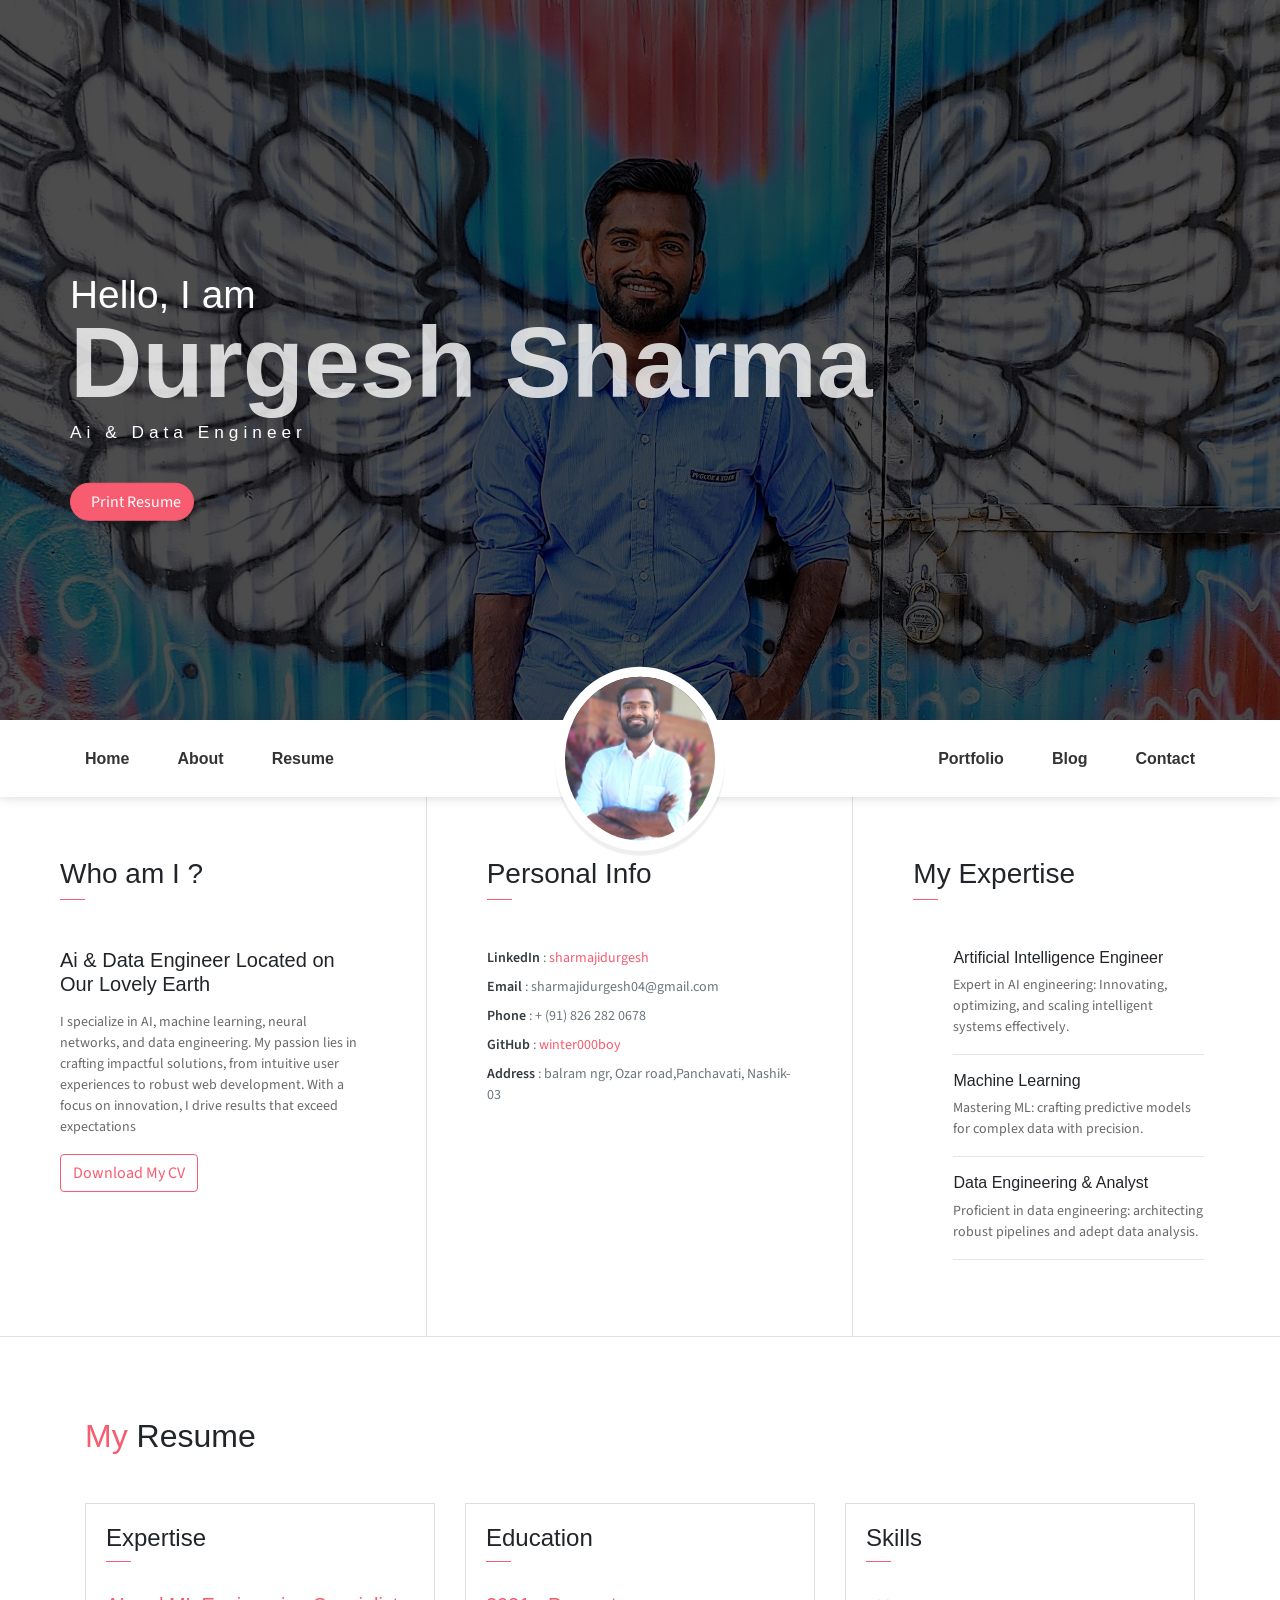
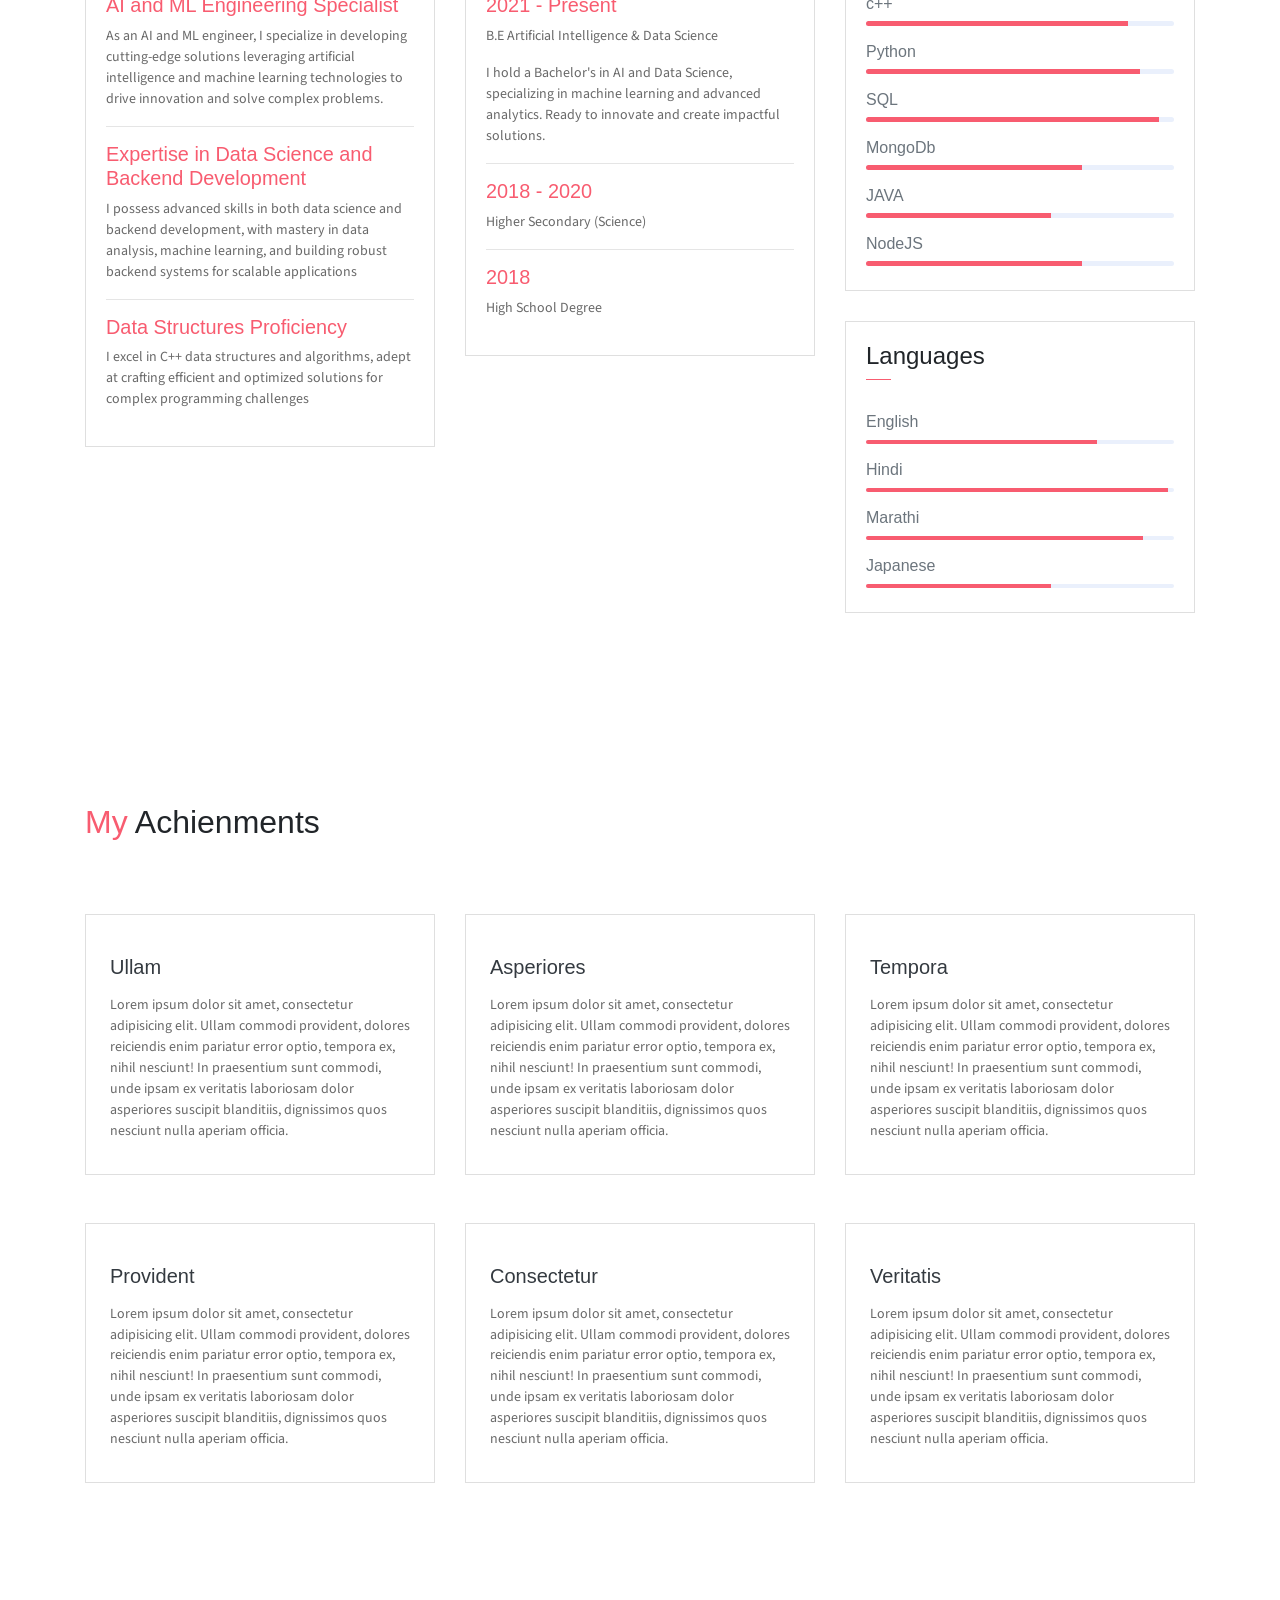
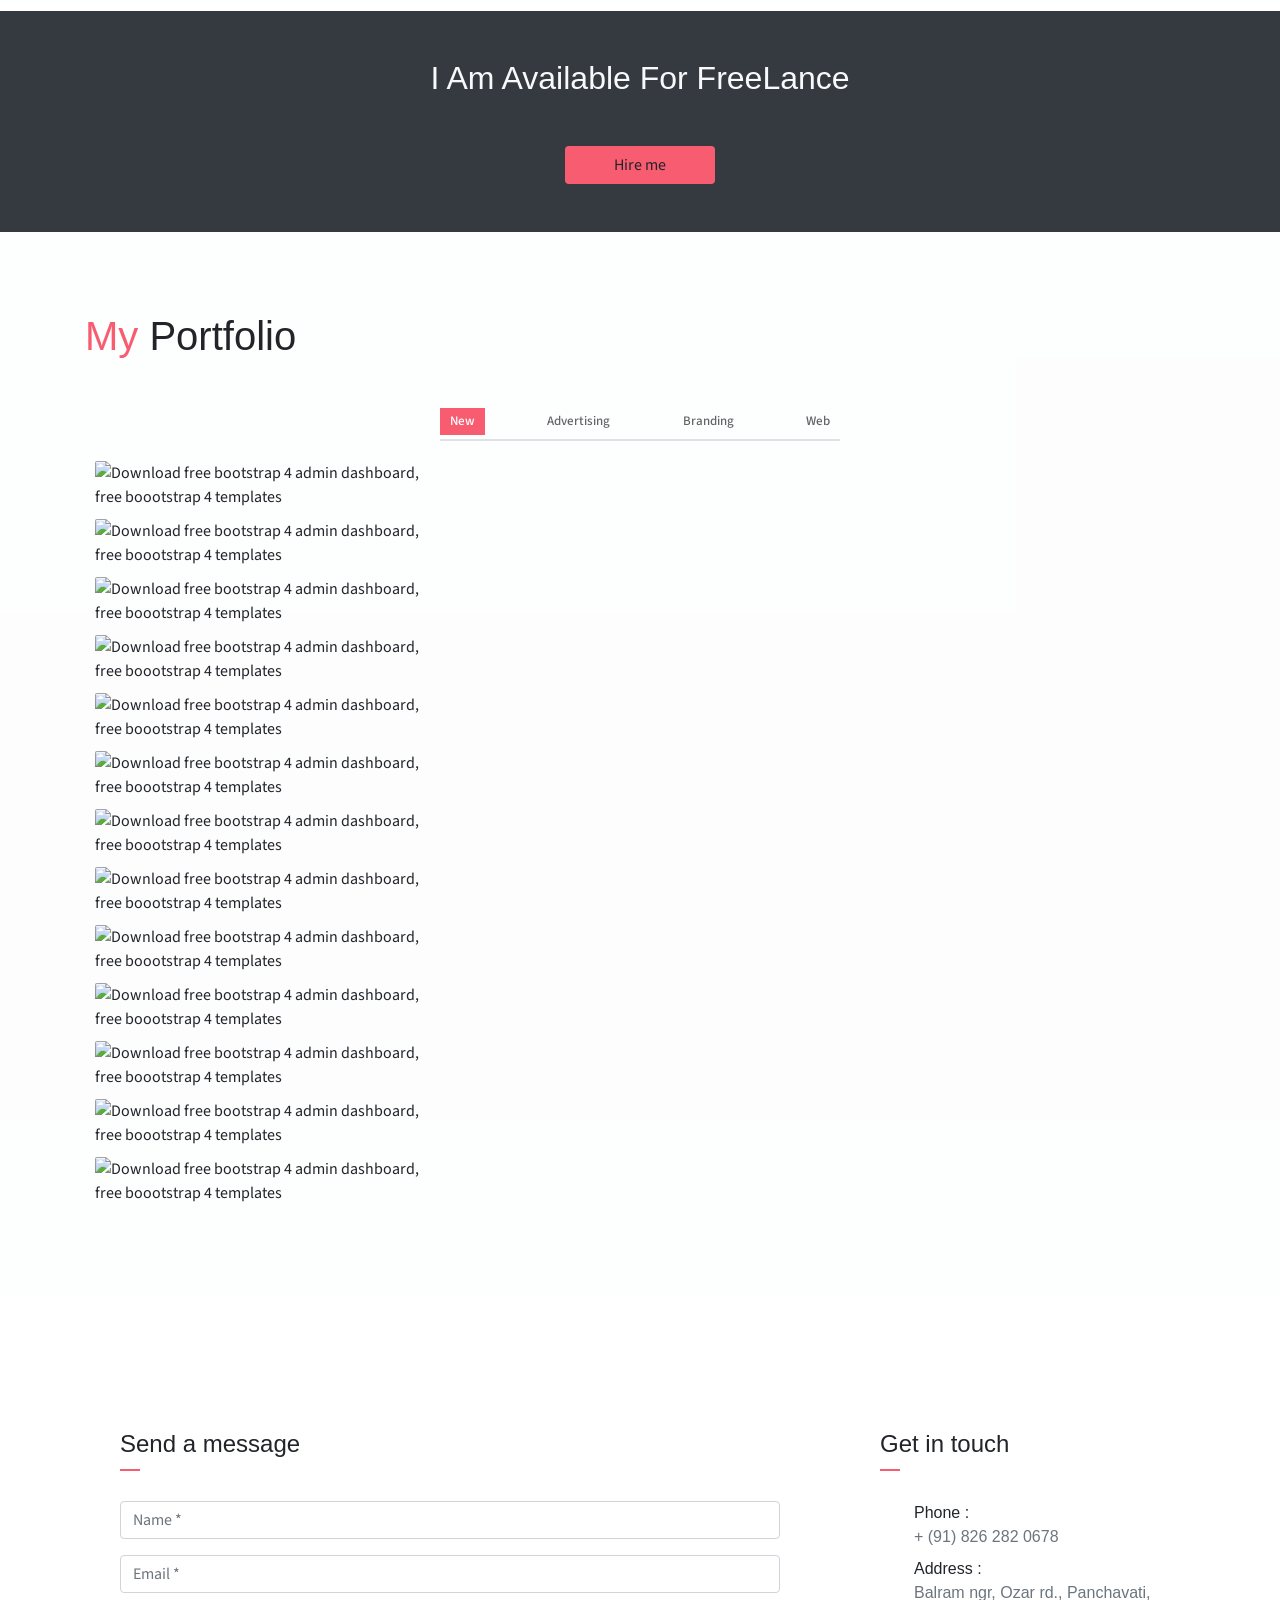
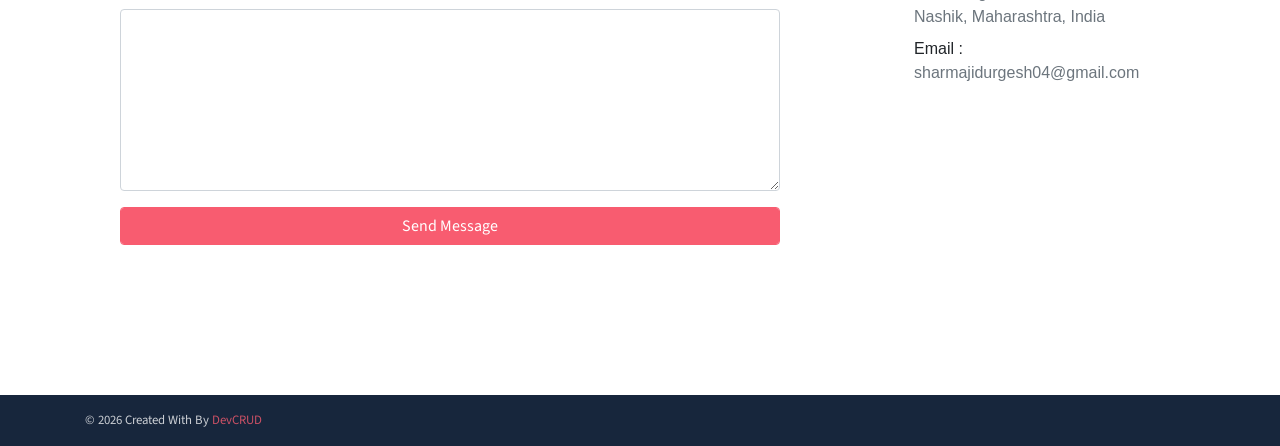
==== commit 9a95e065: "Details filled" ====
--- a/index.html
+++ b/index.html
@@ -120,7 +120,8 @@
                     <div class="col-1 text-danger pt-1"><i class="ti-widget icon-lg"></i></div>
                     <div class="col-10 ml-auto mr-3">
                         <h6>Artificial Intelligence Engineer</h6>
-                        <p class="subtitle"> exercitat Repellendus, corrupt.</p>
+                        <p class="subtitle">Expert in AI engineering: Innovating, optimizing, and scaling intelligent
+                            systems effectively.</p>
                         <hr>
                     </div>
                 </div>
@@ -128,7 +129,8 @@
                     <div class="col-1 text-danger pt-1"><i class="ti-paint-bucket icon-lg"></i></div>
                     <div class="col-10 ml-auto mr-3">
                         <h6>Machine Learning</h6>
-                        <p class="subtitle">Lorem ipsum dolor sit consectetur.</p>
+                        <p class="subtitle">Mastering ML: crafting predictive models for complex data with precision.
+                        </p>
                         <hr>
                     </div>
                 </div>
@@ -136,7 +138,8 @@
                     <div class="col-1 text-danger pt-1"><i class="ti-stats-up icon-lg"></i></div>
                     <div class="col-10 ml-auto mr-3">
                         <h6>Data Engineering & Analyst</h6>
-                        <p class="subtitle">voluptate commodi illo voluptatib.</p>
+                        <p class="subtitle">Proficient in data engineering: architecting robust pipelines and adept data
+                            analysis.</p>
                         <hr>
                     </div>
                 </div>
@@ -158,20 +161,21 @@
                             </div>
                         </div>
                         <div class="card-body">
-                            <h6 class="title text-danger">2017 - Present</h6>
-                            <P>UX Developer</P>
-                            <P class="subtitle">Lorem ipsum dolor sit amet, consectetur adipisicing elit. Nostrum
-                                recusandae, cupiditate ullam dolor ratione repellendus.aliquid repudiandae saepe!.</P>
+                            <h6 class="title text-danger">AI and ML Engineering Specialist</h6>
+
+                            <P class="subtitle">As an AI and ML engineer, I specialize in developing cutting-edge
+                                solutions leveraging artificial intelligence and machine learning technologies to drive
+                                innovation and solve complex problems.</P>
                             <hr>
-                            <h6 class="title text-danger">2016 - 2017</h6>
-                            <P>Front-end Developer</P>
-                            <P class="subtitle">Lorem ipsum dolor sit amet, consectetur adipisicing elit. Nostrum
-                                recusandae, cupiditate ullam dolor ratione repellendus.aliquid repudiandae saepe!.</P>
+                            <h6 class="title text-danger">Expertise in Data Science and Backend Development</h6>
+
+                            <P class="subtitle">I possess advanced skills in both data science and backend development,
+                                with mastery in data analysis, machine learning, and building robust backend systems for
+                                scalable applications</P>
                             <hr>
-                            <h6 class="title text-danger">2015 - 2016</h6>
-                            <P>UX Designer</P>
-                            <P class="subtitle">Lorem ipsum dolor sit amet, consectetur adipisicing elit. Nostrum
-                                recusandae, cupiditate ullam dolor ratione repellendus.aliquid repudiandae saepe!.</P>
+                            <h6 class="title text-danger">Data Structures Proficiency</h6>
+                            <P class="subtitle">I excel in C++ data structures and algorithms, adept at crafting
+                                efficient and optimized solutions for complex programming challenges</P>
                         </div>
                     </div>
                 </div>
@@ -184,21 +188,20 @@
                             </div>
                         </div>
                         <div class="card-body">
-                            <h6 class="title text-danger">2017 - Present</h6>
-                            <P>B.E Computer Engineering</P>
-                            <P class="subtitle">Lorem ipsum dolor sit amet, consectetur adipisicing elit. Error corrupti
-                                recusandae obcaecati odit repellat ducimus cum, minus tempora aperiam at.</P>
+                            <h6 class="title text-danger">2021 - Present</h6>
+                            <P>B.E Artificial Intelligence & Data Science</P>
+                            <P class="subtitle">I hold a Bachelor's in AI and Data Science, specializing in machine
+                                learning and advanced analytics. Ready to innovate and create impactful solutions.</P>
                             <hr>
-                            <h6 class="title text-danger">2016 - 2017</h6>
-                            <P>Diploma in Computer Engineering</P>
-                            <P class="subtitle">Lorem ipsum dolor sit amet, consectetur adipisicing elit. Eos, id
+                            <h6 class="title text-danger">2018 - 2020</h6>
+                            <P>Higher Secondary (Science)</P>
+                            <!-- <P class="subtitle">Lorem ipsum dolor sit amet, consectetur adipisicing elit. Eos, id
                                 officiis quas placeat quia voluptas dolorum rem animi nostrum quae.aliquid repudiandae
-                                saepe!.</P>
+                                saepe!.</P> -->
                             <hr>
-                            <h6 class="title text-danger">2015 - 2016</h6>
+                            <h6 class="title text-danger">2018</h6>
                             <P>High School Degree</P>
-                            <P class="subtitle">Lorem ipsum dolor sit amet, consectetur adipisicing elit. Nostrum
-                                recusandae, cupiditate ullam dolor ratione repellendus.aliquid repudiandae saepe!.</P>
+                            <!-- <P class="subtitle">L</P> -->
 
                         </div>
                     </div>
@@ -212,34 +215,34 @@
                             </div>
                         </div>
                         <div class="card-body pb-2">
-                            <h6>hTL5 &amp; CSS3</h6>
-                            <div class="progress mb-3">
-                                <div class="progress-bar bg-danger" role="progressbar" style="width: 97%"
-                                    aria-valuenow="25" aria-valuemin="0" aria-valuemax="100"></div>
-                            </div>
-                            <h6>JavaScript</h6>
+                            <h6>c++ </h6>
                             <div class="progress mb-3">
                                 <div class="progress-bar bg-danger" role="progressbar" style="width: 85%"
                                     aria-valuenow="25" aria-valuemin="0" aria-valuemax="100"></div>
                             </div>
-                            <h6>PHP</h6>
-                            <div class="progress mb-3">
-                                <div class="progress-bar bg-danger" role="progressbar" style="width: 80%"
+                            <h6>Python</h6>
+                            <div class="progress mb-3">
+                                <div class="progress-bar bg-danger" role="progressbar" style="width: 89%"
+                                    aria-valuenow="25" aria-valuemin="0" aria-valuemax="100"></div>
+                            </div>
+                            <h6>SQL</h6>
+                            <div class="progress mb-3">
+                                <div class="progress-bar bg-danger" role="progressbar" style="width: 95%"
                                     aria-valuenow="50" aria-valuemin="0" aria-valuemax="100"></div>
                             </div>
-                            <h6>SQL</h6>
-                            <div class="progress mb-3">
-                                <div class="progress-bar bg-danger" role="progressbar" style="width: 90%"
+                            <h6>MongoDb</h6>
+                            <div class="progress mb-3">
+                                <div class="progress-bar bg-danger" role="progressbar" style="width: 70%"
                                     aria-valuenow="75" aria-valuemin="0" aria-valuemax="100"></div>
                             </div>
-                            <h6>Laborum</h6>
-                            <div class="progress mb-3">
-                                <div class="progress-bar bg-danger" role="progressbar" style="width: 90%"
+                            <h6>JAVA</h6>
+                            <div class="progress mb-3">
+                                <div class="progress-bar bg-danger" role="progressbar" style="width: 60%"
                                     aria-valuenow="75" aria-valuemin="0" aria-valuemax="100"></div>
                             </div>
-                            <h6>Tempora</h6>
-                            <div class="progress mb-3">
-                                <div class="progress-bar bg-danger" role="progressbar" style="width: 90%"
+                            <h6>NodeJS</h6>
+                            <div class="progress mb-3">
+                                <div class="progress-bar bg-danger" role="progressbar" style="width: 70%"
                                     aria-valuenow="75" aria-valuemin="0" aria-valuemax="100"></div>
                             </div>
                         </div>
@@ -254,19 +257,24 @@
                         <div class="card-body pb-2">
                             <h6>English</h6>
                             <div class="progress mb-3">
-                                <div class="progress-bar bg-danger" role="progressbar" style="width: 80%"
+                                <div class="progress-bar bg-danger" role="progressbar" style="width: 75%"
                                     aria-valuenow="25" aria-valuemin="0" aria-valuemax="100"></div>
                             </div>
-                            <h6>French</h6>
-                            <div class="progress mb-3">
-                                <div class="progress-bar bg-danger" role="progressbar" style="width: 45%"
+                            <h6>Hindi</h6>
+                            <div class="progress mb-3">
+                                <div class="progress-bar bg-danger" role="progressbar" style="width: 98%"
                                     aria-valuenow="25" aria-valuemin="0" aria-valuemax="100"></div>
                             </div>
-                            <h6>Spanish</h6>
-                            <div class="progress mb-3">
-                                <div class="progress-bar bg-danger" role="progressbar" style="width: 67%"
+                            <h6>Marathi</h6>
+                            <div class="progress mb-3">
+                                <div class="progress-bar bg-danger" role="progressbar" style="width: 90%"
                                     aria-valuenow="50" aria-valuemin="0" aria-valuemax="100"></div>
                             </div>
+                            <h6>Japanese</h6>
+                            <div class="progress mb-3">
+                                <div class="progress-bar bg-danger" role="progressbar" style="width: 60%"
+                                    aria-valuenow="25" aria-valuemin="0" aria-valuemax="100"></div>
+                            </div>
                         </div>
                     </div>
                 </div>
@@ -274,7 +282,7 @@
         </div>
     </section>
 
-    <section class="section bg-dark text-center">
+    <!-- <section class="section bg-dark text-center">
         <div class="container">
             <div class="row text-center">
                 <div class="col-md-6 col-lg-3">
@@ -323,11 +331,11 @@
                 </div>
             </div>
         </div>
-    </section>
+    </section> -->
 
     <section class="section" id="service">
         <div class="container">
-            <h2 class="mb-5 pb-4"><span class="text-danger">My</span> Services</h2>
+            <h2 class="mb-5 pb-4"><span class="text-danger">My</span> Achienments</h2>
             <div class="row">
                 <div class="col-md-4 col-sm-6">
                     <div class="card mb-5">
@@ -416,7 +424,7 @@
             </div>
         </div>
     </section>
-
+    <!-- 
     <section class="section bg-custom-gray" id="price">
         <div class="container">
             <h1 class="mb-5"><span class="text-danger">Packs</span> Pricing</h1>
@@ -491,7 +499,8 @@
                 </div>
             </div>
         </div>
-    </section>
+    </section> -->
+
     <section class="section bg-dark py-5">
         <div class="container text-center">
             <h2 class="text-light mb-5 font-weight-normal">I Am Available For FreeLance</h2>
@@ -695,7 +704,7 @@
         </div>
     </section>
     <!-- End of portfolio section -->
-
+    <!-- 
     <section class="section" id="blog">
         <div class="container">
             <h2 class="mb-5">Latest <span class="text-danger">News</span></h2>
@@ -725,9 +734,9 @@
 
                         <a href="#" class="read-more">Read more <i class="ti-angle-double-right"></i></a>
                     </div>
-                </div><!-- end of blog wrapper -->
-
-                <!-- blog-card -->
+                </div>
+
+          
                 <div class="blog-card">
                     <div class="img-holder">
                         <img src="assets/imgs/blog2.jpg"
@@ -752,8 +761,8 @@
 
                         <a href="#" class="read-more">Read more <i class="ti-angle-double-right"></i></a>
                     </div>
-                </div><!-- end of blog wrapper -->
-                <!-- blog-card -->
+                </div>
+               
                 <div class="blog-card">
                     <div class="img-holder">
                         <img src="assets/imgs/blog3.jpg"
@@ -778,11 +787,11 @@
 
                         <a href="#" class="read-more">Read more <i class="ti-angle-double-right"></i></a>
                     </div>
-                </div><!-- end of blog wrapper -->
-
-            </div>
-        </div>
-    </section>
+                </div>
+
+            </div>
+        </div>
+    </section> -->
 
     <div class="section contact" id="contact">
         <div id="map" class="map"></div>
@@ -816,7 +825,8 @@
                                 <i class="ti-mobile icon-md"></i>
                             </div>
                             <div class="col-10 ">
-                                <h6 class="d-inline">Phone : <br> <span class="text-muted">+ (123) 456-789</span></h6>
+                                <h6 class="d-inline">Phone : <br> <span class="text-muted">+ (91) 826 282 0678</span>
+                                </h6>
                             </div>
                         </div>
                         <div class="row mb-2">
@@ -824,8 +834,8 @@
                                 <i class="ti-map-alt icon-md"></i>
                             </div>
                             <div class="col-10">
-                                <h6 class="d-inline">Address :<br> <span class="text-muted">12345 Fake ST NoWhere AB
-                                        Country.</span></h6>
+                                <h6 class="d-inline">Address :<br> <span class="text-muted">Balram ngr, Ozar rd.,
+                                        Panchavati, Nashik, Maharashtra, India</span></h6>
                             </div>
                         </div>
                         <div class="row mb-2">
@@ -833,7 +843,8 @@
                                 <i class="ti-envelope icon-md"></i>
                             </div>
                             <div class="col-10">
-                                <h6 class="d-inline">Email :<br> <span class="text-muted">info@website.com</span></h6>
+                                <h6 class="d-inline">Email :<br> <span
+                                        class="text-muted">sharmajidurgesh04@gmail.com</span></h6>
                             </div>
                         </div>
                         <ul class="social-icons pt-4">
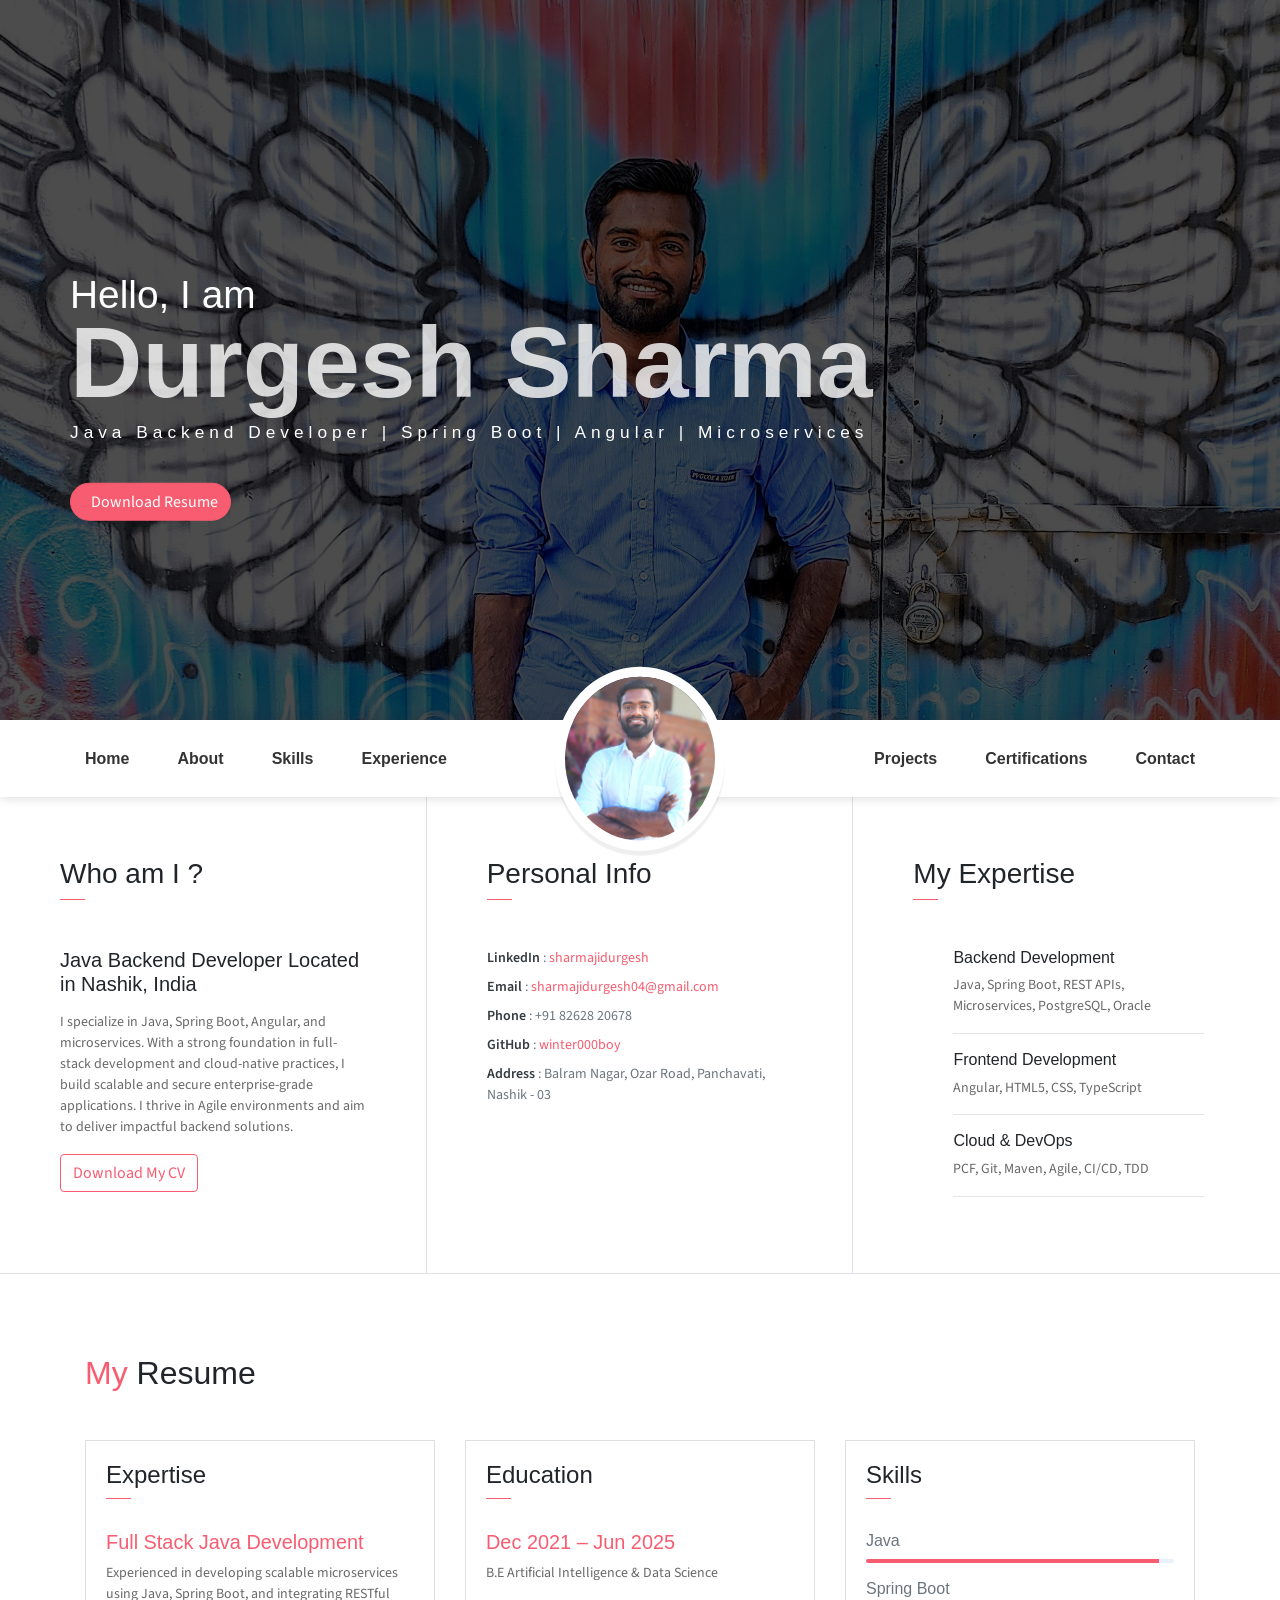
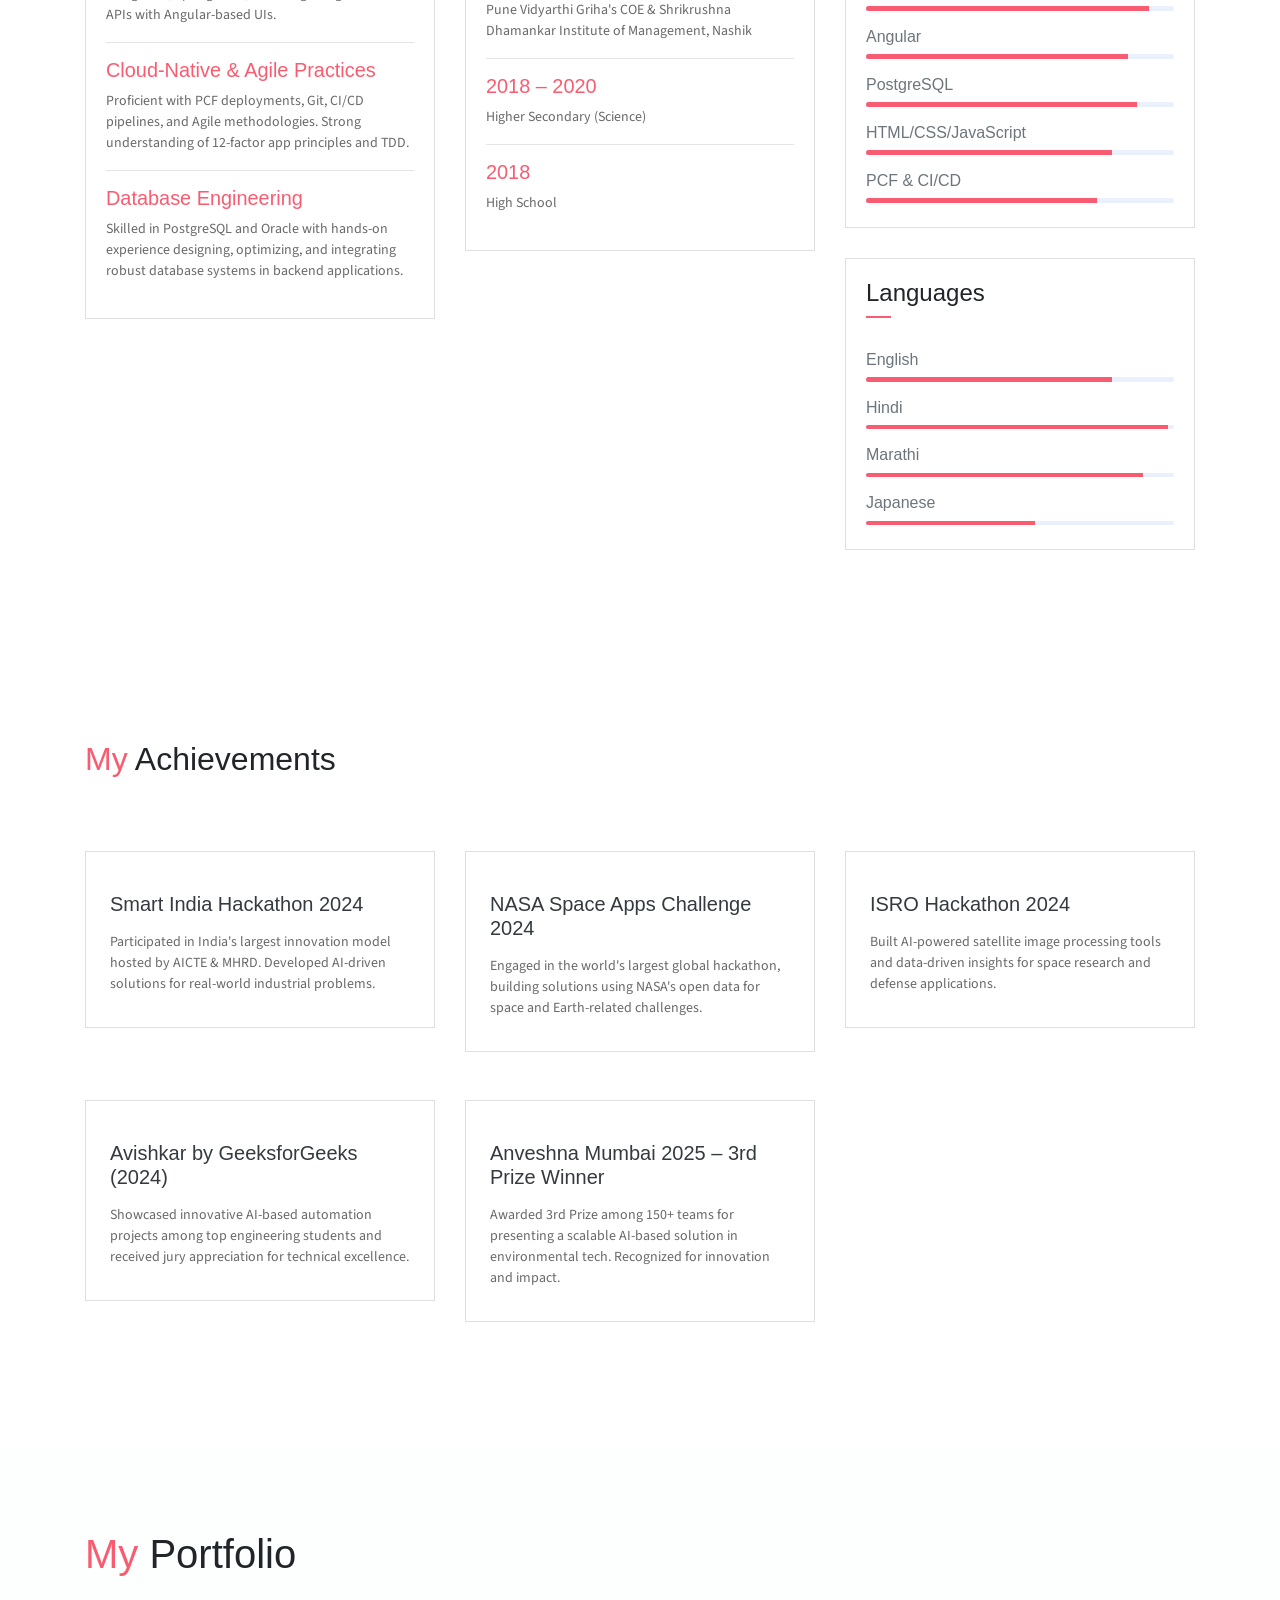
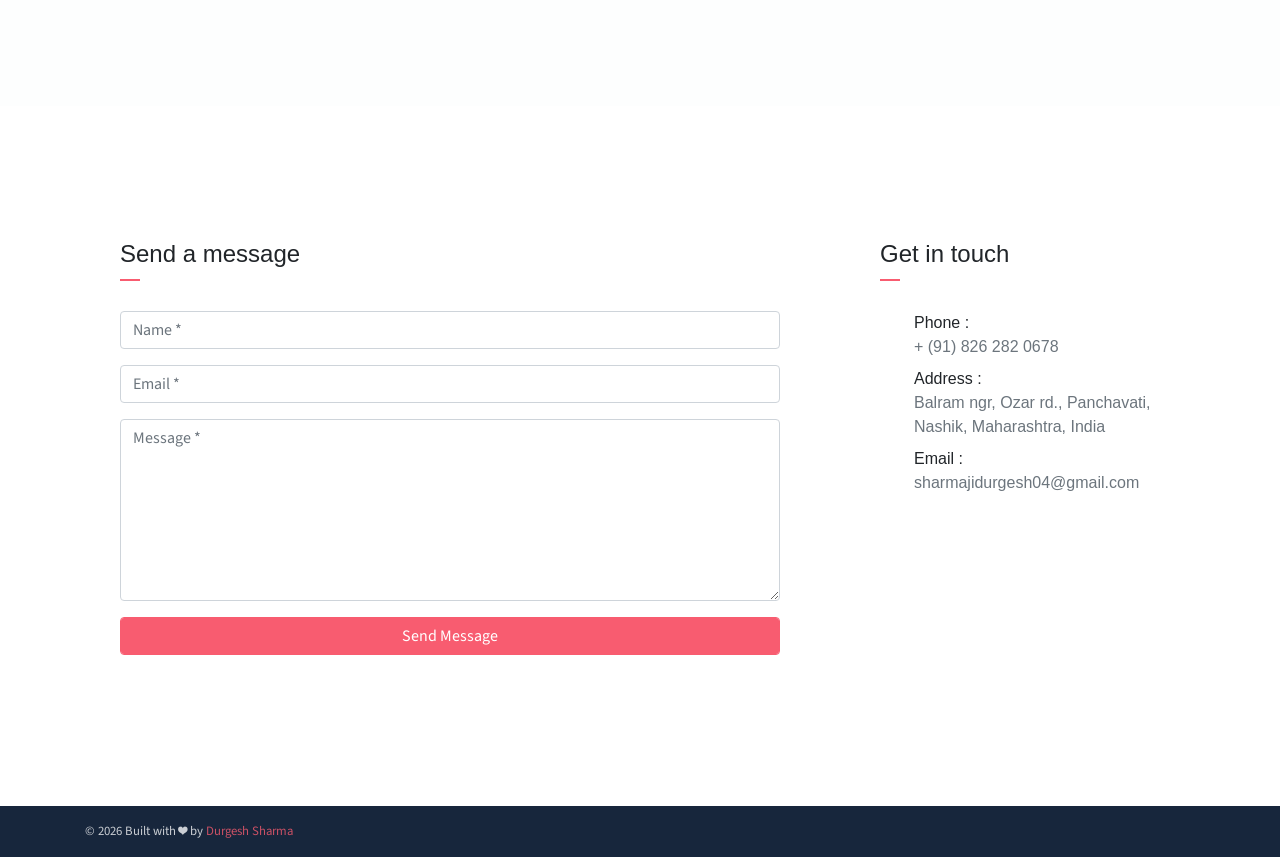
==== commit 405ab334: "Updated PortFolio" ====
--- a/index.html
+++ b/index.html
@@ -2,897 +2,510 @@
 <html lang="en">
 
 <head>
-    <meta charset="utf-8">
-    <meta name="viewport" content="width=device-width, initial-scale=1, shrink-to-fit=no">
-    <meta name="description" content="Start your development with JohnDoe landing page.">
-    <meta name="author" content="Devcrud">
-    <title>Durgesh's Portfolio</title>
-    <!-- font icons -->
+    <!-- Required meta tags -->
+    <meta charset="UTF-8">
+    <meta name="viewport" content="width=device-width, initial-scale=1.0">
+    
+    <!-- SEO Meta Tags -->
+    <title>Durgesh Sharma | Java Backend Developer Portfolio</title>
+    <meta name="description" content="Official portfolio of Durgesh Sharma — Software Engineer specializing in Java, Spring Boot, Angular, and Microservices architecture. Explore projects, skills, and experience.">
+    <meta name="keywords" content="Durgesh Sharma, Java Developer, Spring Boot, Angular, Microservices, Full Stack Developer, Backend Engineer, Portfolio, Software Engineer India, PCF, PostgreSQL">
+    <meta name="author" content="Durgesh Sharma">
+
+    <!-- Open Graph Meta Tags for Social Media Preview -->
+    <meta property="og:title" content="Durgesh Sharma | Java Backend Developer Portfolio">
+    <meta property="og:description" content="Explore the work and skills of Durgesh Sharma, a full stack software engineer with expertise in Java, Spring Boot, Angular, and Microservices.">
+    <meta property="og:type" content="website">
+    <meta property="og:url" content="https://your-portfolio-domain.com">
+    <meta property="og:image" content="https://your-portfolio-domain.com/assets/img/preview.jpg">
+
+    <!-- Twitter Card Meta -->
+    <meta name="twitter:card" content="summary_large_image">
+    <meta name="twitter:title" content="Durgesh Sharma | Java Backend Developer Portfolio">
+    <meta name="twitter:description" content="Java Backend Developer skilled in Spring Boot, Angular, Microservices & PCF. Check out my projects and experience.">
+    <meta name="twitter:image" content="https://your-portfolio-domain.com/assets/img/preview.jpg">
+
+    <!-- Favicon -->
+    <link rel="icon" href="assets/img/favicon.ico" type="image/x-icon">
+
+    <!-- Font Icons -->
     <link rel="stylesheet" href="assets/vendors/themify-icons/css/themify-icons.css">
-    <!-- Bootstrap + JohnDoe main styles -->
-    <link rel="stylesheet" href="assets/css/johndoe.css">
+
+    <!-- Bootstrap + Main CSS -->
+    <link rel="stylesheet" href="assets/css/Durgesh.css">
 </head>
 
+
 <body data-spy="scroll" data-target=".navbar" data-offset="40" id="home">
-    <a href="components.html" class="btn btn-primary btn-component" data-spy="affix" data-offset-top="600"><i
-            class="ti-shift-left-alt"></i> Components</a>
+
+    <!-- Components Button -->
+    <a href="components.html" class="btn btn-primary btn-component" data-spy="affix" data-offset-top="600" aria-label="UI Components">
+        <i class="ti-shift-left-alt"></i> Components
+    </a>
+
+    <!-- Hero Header -->
     <header class="header">
         <div class="container">
+            
+            <!-- Social Media Icons -->
             <ul class="social-icons pt-3">
-                <li class="social-item"><a class="social-link text-light" href="#"><i class="ti-facebook"
-                            aria-hidden="true"></i></a></li>
-                <li class="social-item"><a class="social-link text-light" href="#"><i class="ti-twitter"
-                            aria-hidden="true"></i></a></li>
-                <li class="social-item"><a class="social-link text-light" href="#"><i class="ti-google"
-                            aria-hidden="true"></i></a></li>
-                <li class="social-item"><a class="social-link text-light" href="#"><i class="ti-instagram"
-                            aria-hidden="true"></i></a></li>
-                <li class="social-item"><a class="social-link text-light" href="#"><i class="ti-github"
-                            aria-hidden="true"></i></a></li>
+                <li class="social-item">
+                    <a class="social-link text-light" href="https://twitter.com/" target="_blank" aria-label="Twitter">
+                        <i class="ti-twitter" aria-hidden="true"></i>
+                    </a>
+                </li>
+                <li class="social-item">
+                    <a class="social-link text-light" href="mailto:sharmajidurgesh04@gmail.com" aria-label="Email">
+                        <i class="ti-google" aria-hidden="true"></i>
+                    </a>
+                </li>
+                <li class="social-item">
+                    <a class="social-link text-light" href="https://instagram.com/" target="_blank" aria-label="Instagram">
+                        <i class="ti-instagram" aria-hidden="true"></i>
+                    </a>
+                </li>
+                <li class="social-item">
+                    <a class="social-link text-light" href="https://github.com/winter000boy" target="_blank" aria-label="GitHub">
+                        <i class="ti-github" aria-hidden="true"></i>
+                    </a>
+                </li>
+                <li class="social-item">
+                    <a class="social-link text-light" href="https://linkedin.com/in/sharmajidurgesh" target="_blank" aria-label="LinkedIn">
+                        <i class="ti-linkedin" aria-hidden="true"></i>
+                    </a>
+                </li>
             </ul>
+
+            <!-- Hero Content -->
             <div class="header-content">
                 <h4 class="header-subtitle">Hello, I am</h4>
                 <h1 class="header-title">Durgesh Sharma</h1>
-                <h6 class="header-mono">Ai & Data Engineer</h6>
-                <button class="btn btn-primary btn-rounded"><i class="ti-printer pr-2"></i>Print Resume</button>
+                <h6 class="header-mono">Java Backend Developer | Spring Boot | Angular | Microservices</h6>
+                <a href="Durgesh_Sharma_Resume.pdf" class="btn btn-primary btn-rounded download-cv-btn" target="_blank">
+                    <i class="ti-download pr-2"></i>Download Resume
+                </a>
             </div>
         </div>
     </header>
-    <nav class="navbar sticky-top navbar-expand-lg navbar-light bg-white" data-spy="affix" data-offset-top="510">
-        <div class="container">
-            <button class="navbar-toggler ml-auto" type="button" data-toggle="collapse"
-                data-target="#navbarSupportedContent" aria-controls="navbarSupportedContent" aria-expanded="false"
-                aria-label="Toggle navigation">
-                <span class="navbar-toggler-icon"></span>
-            </button>
-            <div class="collapse mt-sm-20 navbar-collapse" id="navbarSupportedContent">
-                <ul class="navbar-nav mr-auto">
-                    <li class="nav-item">
-                        <a href="#home" class="nav-link">Home</a>
-                    </li>
-                    <li class="nav-item">
-                        <a href="#about" class="nav-link">About</a>
-                    </li>
-                    <li class="nav-item">
-                        <a href="#resume" class="nav-link">Resume</a>
-                    </li>
-                </ul>
-                <ul class="navbar-nav brand">
-                    <img src="assets/imgs/avatar.jpg" alt="" class="brand-img">
-                    <li class="brand-txt">
-                        <h5 class="brand-title">Durgesh Sharma</h5>
-                        <div class="brand-subtitle">Ai & Data Engineer</div>
-                    </li>
-                </ul>
-                <ul class="navbar-nav ml-auto">
-                    <li class="nav-item">
-                        <a href="#portfolio" class="nav-link">Portfolio</a>
-                    </li>
-                    <li class="nav-item">
-                        <a href="#blog" class="nav-link">Blog</a>
-                    </li>
-                    <li class="nav-item last-item">
-                        <a href="#contact" class="nav-link">Contact</a>
-                    </li>
-                </ul>
-            </div>
-        </div>
-    </nav>
+
+ 
+<nav class="navbar sticky-top navbar-expand-lg navbar-light bg-white" data-spy="affix" data-offset-top="510">
+    <div class="container">
+        <button class="navbar-toggler ml-auto" type="button" data-toggle="collapse"
+            data-target="#navbarSupportedContent" aria-controls="navbarSupportedContent" aria-expanded="false"
+            aria-label="Toggle navigation">
+            <span class="navbar-toggler-icon"></span>
+        </button>
+        <div class="collapse mt-sm-20 navbar-collapse" id="navbarSupportedContent">
+            <ul class="navbar-nav mr-auto">
+                <li class="nav-item">
+                    <a href="#home" class="nav-link">Home</a>
+                </li>
+                <li class="nav-item">
+                    <a href="#about" class="nav-link">About</a>
+                </li>
+                <li class="nav-item">
+                    <a href="#skills" class="nav-link">Skills</a>
+                </li>
+                <li class="nav-item">
+                    <a href="#resume" class="nav-link">Experience</a>
+                </li>
+            </ul>
+            <ul class="navbar-nav brand">
+                <img src="assets/imgs/avatar.jpg" alt="Profile Picture of Durgesh Sharma" class="brand-img">
+                <li class="brand-txt">
+                    <h5 class="brand-title">Durgesh Sharma</h5>
+                    <div class="brand-subtitle">Java Backend Developer</div>
+                </li>
+            </ul>
+            <ul class="navbar-nav ml-auto">
+                <li class="nav-item">
+                    <a href="#projects" class="nav-link">Projects</a>
+                </li>
+                <li class="nav-item">
+                    <a href="#certifications" class="nav-link">Certifications</a>
+                </li>
+                <li class="nav-item last-item">
+                    <a href="#contact" class="nav-link">Contact</a>
+                </li>
+            </ul>
+        </div>
+    </div>
+</nav>
+
     <div class="container-fluid">
-        <div id="about" class="row about-section">
-            <div class="col-lg-4 about-card">
-                <h3 class="font-weight-light">Who am I ?</h3>
-                <span class="line mb-5"></span>
-                <h5 class="mb-3">Ai & Data Engineer Located on Our Lovely Earth</h5>
-                <p class="mt-20">I specialize in AI, machine learning, neural networks, and data engineering. My passion
-                    lies in crafting impactful solutions, from intuitive user experiences to robust web development.
-                    With a focus on innovation, I drive results that exceed expectations</p>
-                <button class="btn btn-outline-danger"><i class="icon-down-circled2 "></i>Download My CV</button>
-            </div>
-            <div class="col-lg-4 about-card">
-                <h3 class="font-weight-light">Personal Info</h3>
-                <span class="line mb-5"></span>
-                <ul class="mt40 info list-unstyled">
-                    <li><span>LinkedIn</span> : <a href="https://linkedin.com/in/sharmajidurgesh">sharmajidurgesh</a>
-                    </li>
-                    <li><span>Email</span> : sharmajidurgesh04@gmail.com</li>
-                    <li><span>Phone</span> : + (91) 826 282 0678</li>
-                    <li><span>GitHub</span> : <a href="https://github.com/winter000boy">winter000boy</a> </li>
-                    <li><span>Address</span> : balram ngr, Ozar road,Panchavati, Nashik-03</li>
-                </ul>
-                <ul class="social-icons pt-3">
-                    <li class="social-item"><a class="social-link" href="#"><i class="ti-facebook"
-                                aria-hidden="true"></i></a></li>
-                    <li class="social-item"><a class="social-link" href="#"><i class="ti-twitter"
-                                aria-hidden="true"></i></a></li>
-                    <li class="social-item"><a class="social-link" href="#"><i class="ti-google"
-                                aria-hidden="true"></i></a></li>
-                    <li class="social-item"><a class="social-link" href="#"><i class="ti-instagram"
-                                aria-hidden="true"></i></a></li>
-                    <li class="social-item"><a class="social-link" href="#"><i class="ti-github"
-                                aria-hidden="true"></i></a></li>
-                </ul>
-            </div>
-            <div class="col-lg-4 about-card">
-                <h3 class="font-weight-light">My Expertise</h3>
-                <span class="line mb-5"></span>
-                <div class="row">
-                    <div class="col-1 text-danger pt-1"><i class="ti-widget icon-lg"></i></div>
-                    <div class="col-10 ml-auto mr-3">
-                        <h6>Artificial Intelligence Engineer</h6>
-                        <p class="subtitle">Expert in AI engineering: Innovating, optimizing, and scaling intelligent
-                            systems effectively.</p>
+    <div id="about" class="row about-section">
+        <div class="col-lg-4 about-card">
+            <h3 class="font-weight-light">Who am I ?</h3>
+            <span class="line mb-5"></span>
+            <h5 class="mb-3">Java Backend Developer Located in Nashik, India</h5>
+            <p class="mt-20">
+                I specialize in Java, Spring Boot, Angular, and microservices. With a strong foundation in full-stack
+                development and cloud-native practices, I build scalable and secure enterprise-grade applications. I
+                thrive in Agile environments and aim to deliver impactful backend solutions.
+            </p>
+            <a href="Durgesh_Sharma_Resume.pdf" class="btn btn-outline-danger download-cv-btn" target="_blank">
+                <i class="icon-down-circled2"></i>Download My CV
+            </a>
+        </div>
+
+        <div class="col-lg-4 about-card">
+            <h3 class="font-weight-light">Personal Info</h3>
+            <span class="line mb-5"></span>
+            <ul class="mt40 info list-unstyled">
+                <li><span>LinkedIn</span> : <a href="https://linkedin.com/in/sharmajidurgesh" target="_blank">sharmajidurgesh</a></li>
+                <li><span>Email</span> : <a href="mailto:sharmajidurgesh04@gmail.com">sharmajidurgesh04@gmail.com</a></li>
+                <li><span>Phone</span> : +91 82628 20678</li>
+                <li><span>GitHub</span> : <a href="https://github.com/winter000boy" target="_blank">winter000boy</a></li>
+                <li><span>Address</span> : Balram Nagar, Ozar Road, Panchavati, Nashik - 03</li>
+            </ul>
+            <ul class="social-icons pt-3">
+                <li class="social-item"><a class="social-link" href="https://twitter.com/" target="_blank"><i class="ti-twitter" aria-hidden="true"></i></a></li>
+                <li class="social-item"><a class="social-link" href="mailto:sharmajidurgesh04@gmail.com"><i class="ti-google" aria-hidden="true"></i></a></li>
+                <li class="social-item"><a class="social-link" href="https://instagram.com/" target="_blank"><i class="ti-instagram" aria-hidden="true"></i></a></li>
+                <li class="social-item"><a class="social-link" href="https://github.com/winter000boy" target="_blank"><i class="ti-github" aria-hidden="true"></i></a></li>
+            </ul>
+        </div>
+
+        <div class="col-lg-4 about-card">
+            <h3 class="font-weight-light">My Expertise</h3>
+            <span class="line mb-5"></span>
+            <div class="row">
+                <div class="col-1 text-danger pt-1"><i class="ti-server icon-lg"></i></div>
+                <div class="col-10 ml-auto mr-3">
+                    <h6>Backend Development</h6>
+                    <p class="subtitle">Java, Spring Boot, REST APIs, Microservices, PostgreSQL, Oracle</p>
+                    <hr>
+                </div>
+            </div>
+            <div class="row">
+                <div class="col-1 text-danger pt-1"><i class="ti-desktop icon-lg"></i></div>
+                <div class="col-10 ml-auto mr-3">
+                    <h6>Frontend Development</h6>
+                    <p class="subtitle">Angular, HTML5, CSS, TypeScript</p>
+                    <hr>
+                </div>
+            </div>
+            <div class="row">
+                <div class="col-1 text-danger pt-1"><i class="ti-cloud icon-lg"></i></div>
+                <div class="col-10 ml-auto mr-3">
+                    <h6>Cloud & DevOps</h6>
+                    <p class="subtitle">PCF, Git, Maven, Agile, CI/CD, TDD</p>
+                    <hr>
+                </div>
+            </div>
+        </div>
+    </div>
+</div>
+
+<!--Resume Section-->
+<section class="section" id="resume">
+    <div class="container">
+        <h2 class="mb-5"><span class="text-danger">My</span> Resume</h2>
+        <div class="row">
+            <!-- Expertise -->
+            <div class="col-md-6 col-lg-4">
+                <div class="card">
+                    <div class="card-header">
+                        <div class="mt-2">
+                            <h4>Expertise</h4>
+                            <span class="line"></span>
+                        </div>
+                    </div>
+                    <div class="card-body">
+                        <h6 class="title text-danger">Full Stack Java Development</h6>
+                        <p class="subtitle">Experienced in developing scalable microservices using Java, Spring Boot, and integrating RESTful APIs with Angular-based UIs.</p>
                         <hr>
-                    </div>
-                </div>
-                <div class="row">
-                    <div class="col-1 text-danger pt-1"><i class="ti-paint-bucket icon-lg"></i></div>
-                    <div class="col-10 ml-auto mr-3">
-                        <h6>Machine Learning</h6>
-                        <p class="subtitle">Mastering ML: crafting predictive models for complex data with precision.
-                        </p>
+                        <h6 class="title text-danger">Cloud-Native & Agile Practices</h6>
+                        <p class="subtitle">Proficient with PCF deployments, Git, CI/CD pipelines, and Agile methodologies. Strong understanding of 12-factor app principles and TDD.</p>
                         <hr>
-                    </div>
-                </div>
-                <div class="row">
-                    <div class="col-1 text-danger pt-1"><i class="ti-stats-up icon-lg"></i></div>
-                    <div class="col-10 ml-auto mr-3">
-                        <h6>Data Engineering & Analyst</h6>
-                        <p class="subtitle">Proficient in data engineering: architecting robust pipelines and adept data
-                            analysis.</p>
+                        <h6 class="title text-danger">Database Engineering</h6>
+                        <p class="subtitle">Skilled in PostgreSQL and Oracle with hands-on experience designing, optimizing, and integrating robust database systems in backend applications.</p>
+                    </div>
+                </div>
+            </div>
+
+            <!-- Education -->
+            <div class="col-md-6 col-lg-4">
+                <div class="card">
+                    <div class="card-header">
+                        <div class="mt-2">
+                            <h4>Education</h4>
+                            <span class="line"></span>
+                        </div>
+                    </div>
+                    <div class="card-body">
+                        <h6 class="title text-danger">Dec 2021 – Jun 2025</h6>
+                        <p>B.E Artificial Intelligence & Data Science</p>
+                        <p class="subtitle">Pune Vidyarthi Griha's COE & Shrikrushna Dhamankar Institute of Management, Nashik</p>
                         <hr>
-                    </div>
-                </div>
-            </div>
-        </div>
-    </div>
-
-    <!--Resume Section-->
-    <section class="section" id="resume">
-        <div class="container">
-            <h2 class="mb-5"><span class="text-danger">My</span> Resume</h2>
-            <div class="row">
-                <div class="col-md-6 col-lg-4">
-                    <div class="card">
-                        <div class="card-header">
-                            <div class="mt-2">
-                                <h4>Expertise</h4>
-                                <span class="line"></span>
-                            </div>
-                        </div>
-                        <div class="card-body">
-                            <h6 class="title text-danger">AI and ML Engineering Specialist</h6>
-
-                            <P class="subtitle">As an AI and ML engineer, I specialize in developing cutting-edge
-                                solutions leveraging artificial intelligence and machine learning technologies to drive
-                                innovation and solve complex problems.</P>
-                            <hr>
-                            <h6 class="title text-danger">Expertise in Data Science and Backend Development</h6>
-
-                            <P class="subtitle">I possess advanced skills in both data science and backend development,
-                                with mastery in data analysis, machine learning, and building robust backend systems for
-                                scalable applications</P>
-                            <hr>
-                            <h6 class="title text-danger">Data Structures Proficiency</h6>
-                            <P class="subtitle">I excel in C++ data structures and algorithms, adept at crafting
-                                efficient and optimized solutions for complex programming challenges</P>
-                        </div>
-                    </div>
-                </div>
-                <div class="col-md-6 col-lg-4">
-                    <div class="card">
-                        <div class="card-header">
-                            <div class="mt-2">
-                                <h4>Education</h4>
-                                <span class="line"></span>
-                            </div>
-                        </div>
-                        <div class="card-body">
-                            <h6 class="title text-danger">2021 - Present</h6>
-                            <P>B.E Artificial Intelligence & Data Science</P>
-                            <P class="subtitle">I hold a Bachelor's in AI and Data Science, specializing in machine
-                                learning and advanced analytics. Ready to innovate and create impactful solutions.</P>
-                            <hr>
-                            <h6 class="title text-danger">2018 - 2020</h6>
-                            <P>Higher Secondary (Science)</P>
-                            <!-- <P class="subtitle">Lorem ipsum dolor sit amet, consectetur adipisicing elit. Eos, id
-                                officiis quas placeat quia voluptas dolorum rem animi nostrum quae.aliquid repudiandae
-                                saepe!.</P> -->
-                            <hr>
-                            <h6 class="title text-danger">2018</h6>
-                            <P>High School Degree</P>
-                            <!-- <P class="subtitle">L</P> -->
-
-                        </div>
-                    </div>
-                </div>
-                <div class="col-lg-4">
-                    <div class="card">
-                        <div class="card-header">
-                            <div class="pull-left">
-                                <h4 class="mt-2">Skills</h4>
-                                <span class="line"></span>
-                            </div>
-                        </div>
-                        <div class="card-body pb-2">
-                            <h6>c++ </h6>
-                            <div class="progress mb-3">
-                                <div class="progress-bar bg-danger" role="progressbar" style="width: 85%"
-                                    aria-valuenow="25" aria-valuemin="0" aria-valuemax="100"></div>
-                            </div>
-                            <h6>Python</h6>
-                            <div class="progress mb-3">
-                                <div class="progress-bar bg-danger" role="progressbar" style="width: 89%"
-                                    aria-valuenow="25" aria-valuemin="0" aria-valuemax="100"></div>
-                            </div>
-                            <h6>SQL</h6>
-                            <div class="progress mb-3">
-                                <div class="progress-bar bg-danger" role="progressbar" style="width: 95%"
-                                    aria-valuenow="50" aria-valuemin="0" aria-valuemax="100"></div>
-                            </div>
-                            <h6>MongoDb</h6>
-                            <div class="progress mb-3">
-                                <div class="progress-bar bg-danger" role="progressbar" style="width: 70%"
-                                    aria-valuenow="75" aria-valuemin="0" aria-valuemax="100"></div>
-                            </div>
-                            <h6>JAVA</h6>
-                            <div class="progress mb-3">
-                                <div class="progress-bar bg-danger" role="progressbar" style="width: 60%"
-                                    aria-valuenow="75" aria-valuemin="0" aria-valuemax="100"></div>
-                            </div>
-                            <h6>NodeJS</h6>
-                            <div class="progress mb-3">
-                                <div class="progress-bar bg-danger" role="progressbar" style="width: 70%"
-                                    aria-valuenow="75" aria-valuemin="0" aria-valuemax="100"></div>
-                            </div>
-                        </div>
-                    </div>
-                    <div class="card">
-                        <div class="card-header">
-                            <div class="pull-left">
-                                <h4 class="mt-2">Languages</h4>
-                                <span class="line"></span>
-                            </div>
-                        </div>
-                        <div class="card-body pb-2">
-                            <h6>English</h6>
-                            <div class="progress mb-3">
-                                <div class="progress-bar bg-danger" role="progressbar" style="width: 75%"
-                                    aria-valuenow="25" aria-valuemin="0" aria-valuemax="100"></div>
-                            </div>
-                            <h6>Hindi</h6>
-                            <div class="progress mb-3">
-                                <div class="progress-bar bg-danger" role="progressbar" style="width: 98%"
-                                    aria-valuenow="25" aria-valuemin="0" aria-valuemax="100"></div>
-                            </div>
-                            <h6>Marathi</h6>
-                            <div class="progress mb-3">
-                                <div class="progress-bar bg-danger" role="progressbar" style="width: 90%"
-                                    aria-valuenow="50" aria-valuemin="0" aria-valuemax="100"></div>
-                            </div>
-                            <h6>Japanese</h6>
-                            <div class="progress mb-3">
-                                <div class="progress-bar bg-danger" role="progressbar" style="width: 60%"
-                                    aria-valuenow="25" aria-valuemin="0" aria-valuemax="100"></div>
-                            </div>
-                        </div>
-                    </div>
-                </div>
-            </div>
-        </div>
-    </section>
-
-    <!-- <section class="section bg-dark text-center">
-        <div class="container">
-            <div class="row text-center">
-                <div class="col-md-6 col-lg-3">
-                    <div class="row ">
-                        <div class="col-5 text-right text-light border-right py-3">
-                            <div class="m-auto"><i class="ti-alarm-clock icon-xl"></i></div>
-                        </div>
-                        <div class="col-7 text-left py-3">
-                            <h1 class="text-danger font-weight-bold font40">500</h1>
-                            <p class="text-light mb-1">Hours Worked</p>
-                        </div>
-                    </div>
-                </div>
-                <div class="col-md-6 col-lg-3">
-                    <div class="row">
-                        <div class="col-5 text-right text-light border-right py-3">
-                            <div class="m-auto"><i class="ti-layers-alt icon-xl"></i></div>
-                        </div>
-                        <div class="col-7 text-left py-3">
-                            <h1 class="text-danger font-weight-bold font40">50K</h1>
-                            <p class="text-light mb-1">Project Finished</p>
-                        </div>
-                    </div>
-                </div>
-                <div class="col-md-6 col-lg-3">
-                    <div class="row">
-                        <div class="col-5 text-right text-light border-right py-3">
-                            <div class="m-auto"><i class="ti-face-smile icon-xl"></i></div>
-                        </div>
-                        <div class="col-7 text-left py-3">
-                            <h1 class="text-danger font-weight-bold font40">200K</h1>
-                            <p class="text-light mb-1">Happy Clients</p>
-                        </div>
-                    </div>
-                </div>
-                <div class="col-md-6 col-lg-3">
-                    <div class="row">
-                        <div class="col-5 text-right text-light border-right py-3">
-                            <div class="m-auto"><i class="ti-heart-broken icon-xl"></i></div>
-                        </div>
-                        <div class="col-7 text-left py-3">
-                            <h1 class="text-danger font-weight-bold font40">2k</h1>
-                            <p class="text-light mb-1">Coffee Drinked</p>
-                        </div>
-                    </div>
-                </div>
-            </div>
-        </div>
-    </section> -->
-
-    <section class="section" id="service">
-        <div class="container">
-            <h2 class="mb-5 pb-4"><span class="text-danger">My</span> Achienments</h2>
-            <div class="row">
-                <div class="col-md-4 col-sm-6">
-                    <div class="card mb-5">
-                        <div class="card-header has-icon">
-                            <i class="ti-vector text-danger" aria-hidden="true"></i>
-                        </div>
-                        <div class="card-body px-4 py-3">
-                            <h5 class="mb-3 card-title text-dark">Ullam</h5>
-                            <P class="subtitle">Lorem ipsum dolor sit amet, consectetur adipisicing elit. Ullam commodi
-                                provident, dolores reiciendis enim pariatur error optio, tempora ex, nihil nesciunt! In
-                                praesentium sunt commodi, unde ipsam ex veritatis laboriosam dolor asperiores suscipit
-                                blanditiis, dignissimos quos nesciunt nulla aperiam officia.</P>
-                        </div>
-                    </div>
-                </div>
-                <div class="col-md-4 col-sm-6">
-                    <div class="card mb-5">
-                        <div class="card-header has-icon">
-                            <i class="ti-write text-danger" aria-hidden="true"></i>
-                        </div>
-                        <div class="card-body px-4 py-3">
-                            <h5 class="mb-3 card-title text-dark">Asperiores</h5>
-                            <P class="subtitle">Lorem ipsum dolor sit amet, consectetur adipisicing elit. Ullam commodi
-                                provident, dolores reiciendis enim pariatur error optio, tempora ex, nihil nesciunt! In
-                                praesentium sunt commodi, unde ipsam ex veritatis laboriosam dolor asperiores suscipit
-                                blanditiis, dignissimos quos nesciunt nulla aperiam officia.</P>
-                        </div>
-                    </div>
-                </div>
-                <div class="col-md-4 col-sm-6">
-                    <div class="card mb-5">
-                        <div class="card-header has-icon">
-                            <i class="ti-package text-danger" aria-hidden="true"></i>
-                        </div>
-                        <div class="card-body px-4 py-3">
-                            <h5 class="mb-3 card-title text-dark">Tempora</h5>
-                            <P class="subtitle">Lorem ipsum dolor sit amet, consectetur adipisicing elit. Ullam commodi
-                                provident, dolores reiciendis enim pariatur error optio, tempora ex, nihil nesciunt! In
-                                praesentium sunt commodi, unde ipsam ex veritatis laboriosam dolor asperiores suscipit
-                                blanditiis, dignissimos quos nesciunt nulla aperiam officia.</P>
-                        </div>
-                    </div>
-                </div>
-                <div class="col-md-4 col-sm-6">
-                    <div class="card mb-5">
-                        <div class="card-header has-icon">
-                            <i class="ti-map-alt text-danger" aria-hidden="true"></i>
-                        </div>
-                        <div class="card-body px-4 py-3">
-                            <h5 class="mb-3 card-title text-dark">Provident</h5>
-                            <P class="subtitle">Lorem ipsum dolor sit amet, consectetur adipisicing elit. Ullam commodi
-                                provident, dolores reiciendis enim pariatur error optio, tempora ex, nihil nesciunt! In
-                                praesentium sunt commodi, unde ipsam ex veritatis laboriosam dolor asperiores suscipit
-                                blanditiis, dignissimos quos nesciunt nulla aperiam officia.</P>
-                        </div>
-                    </div>
-                </div>
-                <div class="col-md-4 col-sm-6">
-                    <div class="card mb-5">
-                        <div class="card-header has-icon">
-                            <i class="ti-bar-chart text-danger" aria-hidden="true"></i>
-                        </div>
-                        <div class="card-body px-4 py-3">
-                            <h5 class="mb-3 card-title text-dark">Consectetur</h5>
-                            <P class="subtitle">Lorem ipsum dolor sit amet, consectetur adipisicing elit. Ullam commodi
-                                provident, dolores reiciendis enim pariatur error optio, tempora ex, nihil nesciunt! In
-                                praesentium sunt commodi, unde ipsam ex veritatis laboriosam dolor asperiores suscipit
-                                blanditiis, dignissimos quos nesciunt nulla aperiam officia.</P>
-                        </div>
-                    </div>
-                </div>
-                <div class="col-md-4 col-sm-6">
-                    <div class="card mb-5">
-                        <div class="card-header has-icon">
-                            <i class="ti-support text-danger" aria-hidden="true"></i>
-                        </div>
-                        <div class="card-body px-4 py-3">
-                            <h5 class="mb-3 card-title text-dark">Veritatis</h5>
-                            <P class="subtitle">Lorem ipsum dolor sit amet, consectetur adipisicing elit. Ullam commodi
-                                provident, dolores reiciendis enim pariatur error optio, tempora ex, nihil nesciunt! In
-                                praesentium sunt commodi, unde ipsam ex veritatis laboriosam dolor asperiores suscipit
-                                blanditiis, dignissimos quos nesciunt nulla aperiam officia.</P>
-                        </div>
-                    </div>
-                </div>
-            </div>
-        </div>
-    </section>
-    <!-- 
-    <section class="section bg-custom-gray" id="price">
-        <div class="container">
-            <h1 class="mb-5"><span class="text-danger">Packs</span> Pricing</h1>
-            <div class="row align-items-center">
-                <div class="col-md-6 col-lg-3">
-                    <div class="price-card text-center mb-4">
-                        <h3 class="price-card-title">Free</h3>
-                        <div class="price-card-cost">
-                            <sup class="ti-money"></sup>
-                            <span class="num">0</span>
-                            <span class="date">MO</span>
-                        </div>
-                        <ul class="list">
-                            <li class="list-item">5 <span class="text-muted">Project</span></li>
-                            <li class="list-item">1GB <span class="text-muted">Storage</span></li>
-                            <li class="list-item"><span class="text-muted">No Domain</span></li>
-                            <li class="list-item">1 <span class="text-muted">User</span></li>
-                        </ul>
-                        <button class="btn btn-primary btn-rounded w-lg">Subscribe</button>
-                    </div>
-                </div>
-                <div class="col-md-6 col-lg-3">
-                    <div class="price-card text-center mb-4">
-                        <h3 class="price-card-title">Basic</h3>
-                        <div class="price-card-cost">
-                            <sup class="ti-money"></sup>
-                            <span class="num">10</span>
-                            <span class="date">MO</span>
-                        </div>
-                        <ul class="list">
-                            <li class="list-item">50 <span class="text-muted">Project</span></li>
-                            <li class="list-item">10GB <span class="text-muted">Storage</span></li>
-                            <li class="list-item">1<span class="text-muted">Domain</span></li>
-                            <li class="list-item">5 <span class="text-muted">User</span></li>
-                        </ul>
-                        <button class="btn btn-primary btn-rounded w-lg">Subscribe</button>
-                    </div>
-                </div>
-                <div class="col-md-6 col-lg-3">
-                    <div class="price-card text-center price-card-requried mb-4">
-                        <h3 class="price-card-title">Exclusive</h3>
-                        <div class="price-card-cost">
-                            <sup class="ti-money"></sup>
-                            <span class="num">25</span>
-                            <span class="date">MO</span>
-                        </div>
-                        <ul class="list">
-                            <li class="list-item">150 <span class="text-muted">Project</span></li>
-                            <li class="list-item">15GB <span class="text-muted">Storage</span></li>
-                            <li class="list-item">5<span class="text-muted"> Domain</span></li>
-                            <li class="list-item">15<span class="text-muted">User</span></li>
-                        </ul>
-                        <button class="btn btn-primary btn-rounded w-lg">Subscribe</button>
-                    </div>
-                </div>
-                <div class="col-md-6 col-lg-3">
-                    <div class="price-card text-center mb-4">
-                        <h3 class="price-card-title">Pro</h3>
-                        <div class="price-card-cost">
-                            <sup class="ti-money"></sup>
-                            <span class="num">99</span>
-                            <span class="date">MO</span>
-                        </div>
-                        <ul class="list">
-                            <li class="list-item">500 <span class="text-muted">Project</span></li>
-                            <li class="list-item">1000GB <span class="text-muted">Storage</span></li>
-                            <li class="list-item">10<span class="text-muted"> Domain</span></li>
-                            <li class="list-item">Unlimite<span class="text-muted">User</span></li>
-                        </ul>
-                        <button class="btn btn-primary btn-rounded w-lg">Subscribe</button>
-                    </div>
-                </div>
-            </div>
-        </div>
-    </section> -->
-
-    <section class="section bg-dark py-5">
-        <div class="container text-center">
-            <h2 class="text-light mb-5 font-weight-normal">I Am Available For FreeLance</h2>
-            <button class="btn bg-primary w-lg">Hire me</button>
-        </div>
-    </section>
-
-    <!-- Portfolio Section -->
+                        <h6 class="title text-danger">2018 – 2020</h6>
+                        <p>Higher Secondary (Science)</p>
+                        <hr>
+                        <h6 class="title text-danger">2018</h6>
+                        <p>High School</p>
+                    </div>
+                </div>
+            </div>
+
+            <!-- Skills & Languages -->
+            <div class="col-lg-4">
+                <!-- Skills -->
+                <div class="card">
+                    <div class="card-header">
+                        <div class="pull-left">
+                            <h4 class="mt-2">Skills</h4>
+                            <span class="line"></span>
+                        </div>
+                    </div>
+                    <div class="card-body pb-2">
+                        <h6>Java</h6>
+                        <div class="progress mb-3">
+                            <div class="progress-bar bg-danger" role="progressbar" style="width: 95%"></div>
+                        </div>
+                        <h6>Spring Boot</h6>
+                        <div class="progress mb-3">
+                            <div class="progress-bar bg-danger" role="progressbar" style="width: 92%"></div>
+                        </div>
+                        <h6>Angular</h6>
+                        <div class="progress mb-3">
+                            <div class="progress-bar bg-danger" role="progressbar" style="width: 85%"></div>
+                        </div>
+                        <h6>PostgreSQL</h6>
+                        <div class="progress mb-3">
+                            <div class="progress-bar bg-danger" role="progressbar" style="width: 88%"></div>
+                        </div>
+                        <h6>HTML/CSS/JavaScript</h6>
+                        <div class="progress mb-3">
+                            <div class="progress-bar bg-danger" role="progressbar" style="width: 80%"></div>
+                        </div>
+                        <h6>PCF & CI/CD</h6>
+                        <div class="progress mb-3">
+                            <div class="progress-bar bg-danger" role="progressbar" style="width: 75%"></div>
+                        </div>
+                    </div>
+                </div>
+
+                <!-- Languages -->
+                <div class="card">
+                    <div class="card-header">
+                        <div class="pull-left">
+                            <h4 class="mt-2">Languages</h4>
+                            <span class="line"></span>
+                        </div>
+                    </div>
+                    <div class="card-body pb-2">
+                        <h6>English</h6>
+                        <div class="progress mb-3">
+                            <div class="progress-bar bg-danger" role="progressbar" style="width: 80%"></div>
+                        </div>
+                        <h6>Hindi</h6>
+                        <div class="progress mb-3">
+                            <div class="progress-bar bg-danger" role="progressbar" style="width: 98%"></div>
+                        </div>
+                        <h6>Marathi</h6>
+                        <div class="progress mb-3">
+                            <div class="progress-bar bg-danger" role="progressbar" style="width: 90%"></div>
+                        </div>
+                        <h6>Japanese</h6>
+                        <div class="progress mb-3">
+                            <div class="progress-bar bg-danger" role="progressbar" style="width: 55%"></div>
+                        </div>
+                    </div>
+                </div>
+            </div>
+        </div>
+    </div>
+</section>
+
+
+   <section class="section" id="service">
+    <div class="container">
+        <h2 class="mb-5 pb-4"><span class="text-danger">My</span> Achievements</h2>
+        <div class="row">
+            <div class="col-md-4 col-sm-6">
+                <div class="card mb-5">
+                    <div class="card-header has-icon">
+                        <i class="ti-light-bulb text-danger" aria-hidden="true"></i>
+                    </div>
+                    <div class="card-body px-4 py-3">
+                        <h5 class="mb-3 card-title text-dark">Smart India Hackathon 2024</h5>
+                        <p class="subtitle">Participated in India's largest innovation model hosted by AICTE & MHRD. Developed AI-driven solutions for real-world industrial problems.</p>
+                    </div>
+                </div>
+            </div>
+
+            <div class="col-md-4 col-sm-6">
+                <div class="card mb-5">
+                    <div class="card-header has-icon">
+                        <i class="ti-world text-danger" aria-hidden="true"></i>
+                    </div>
+                    <div class="card-body px-4 py-3">
+                        <h5 class="mb-3 card-title text-dark">NASA Space Apps Challenge 2024</h5>
+                        <p class="subtitle">Engaged in the world's largest global hackathon, building solutions using NASA's open data for space and Earth-related challenges.</p>
+                    </div>
+                </div>
+            </div>
+
+            <div class="col-md-4 col-sm-6">
+                <div class="card mb-5">
+                    <div class="card-header has-icon">
+                        <i class="ti-reload text-danger" aria-hidden="true"></i>
+                    </div>
+                    <div class="card-body px-4 py-3">
+                        <h5 class="mb-3 card-title text-dark">ISRO Hackathon 2024</h5>
+                        <p class="subtitle">Built AI-powered satellite image processing tools and data-driven insights for space research and defense applications.</p>
+                    </div>
+                </div>
+            </div>
+
+            <div class="col-md-4 col-sm-6">
+                <div class="card mb-5">
+                    <div class="card-header has-icon">
+                        <i class="ti-star text-danger" aria-hidden="true"></i>
+                    </div>
+                    <div class="card-body px-4 py-3">
+                        <h5 class="mb-3 card-title text-dark">Avishkar by GeeksforGeeks (2024)</h5>
+                        <p class="subtitle">Showcased innovative AI-based automation projects among top engineering students and received jury appreciation for technical excellence.</p>
+                    </div>
+                </div>
+            </div>
+
+            <div class="col-md-4 col-sm-6">
+                <div class="card mb-5">
+                    <div class="card-header has-icon">
+                        <i class="ti-trophy text-danger" aria-hidden="true"></i>
+                    </div>
+                    <div class="card-body px-4 py-3">
+                        <h5 class="mb-3 card-title text-dark">Anveshna Mumbai 2025 – 3rd Prize Winner</h5>
+                        <p class="subtitle">Awarded 3rd Prize among 150+ teams for presenting a scalable AI-based solution in environmental tech. Recognized for innovation and impact.</p>
+                    </div>
+                </div>
+            </div>
+        </div>
+    </div>
+</section>
+
+
     <section class="section bg-custom-gray" id="portfolio">
-        <div class="container">
-            <h1 class="mb-5"><span class="text-danger">My</span> Portfolio</h1>
-            <div class="portfolio">
-                <div class="filters">
-                    <a href="#" data-filter=".new" class="active">
-                        New
-                    </a>
-                    <a href="#" data-filter=".advertising">
-                        Advertising
-                    </a>
-                    <a href="#" data-filter=".branding">
-                        Branding
-                    </a>
-                    <a href="#" data-filter=".web">
-                        Web
-                    </a>
-                </div>
-                <div class="portfolio-container">
-                    <div class="col-md-6 col-lg-4 web new">
-                        <div class="portfolio-item">
-                            <img src="assets/imgs/web-1.jpg" class="img-fluid"
-                                alt="Download free bootstrap 4 admin dashboard, free boootstrap 4 templates">
-                            <div class="content-holder">
-                                <a class="img-popup" href="assets/imgs/web-1.jpg"></a>
-                                <div class="text-holder">
-                                    <h6 class="title">WEB</h6>
-                                    <p class="subtitle">Expedita corporis doloremque velit in totam!</p>
-                                </div>
-                            </div>
-                        </div>
-                    </div>
-                    <div class="col-md-6 col-lg-4 web new">
-                        <div class="portfolio-item">
-                            <img src="assets/imgs/web-2.jpg" class="img-fluid"
-                                alt="Download free bootstrap 4 admin dashboard, free boootstrap 4 templates">
-                            <div class="content-holder">
-                                <a class="img-popup" href="assets/imgs/web-2.jpg"></a>
-                                <div class="text-holder">
-                                    <h6 class="title">WEB</h6>
-                                    <p class="subtitle">Expedita corporis doloremque velit in totam!</p>
-                                </div>
-                            </div>
-                        </div>
-                    </div>
-                    <div class="col-md-6 col-lg-4 advertising new">
-                        <div class="portfolio-item">
-                            <img src="assets/imgs/advertising-2.jpg" class="img-fluid"
-                                alt="Download free bootstrap 4 admin dashboard, free boootstrap 4 templates">
-                            <div class="content-holder">
-                                <a class="img-popup" href="assets/imgs/advertising-2.jpg"></a>
-                                <div class="text-holder">
-                                    <h6 class="title">ADVERSTISING</h6>
-                                    <p class="subtitle">Expedita corporis doloremque velit in totam!</p>
-                                </div>
-                            </div>
-                        </div>
-                    </div>
-                    <div class="col-md-6 col-lg-4 web">
-                        <div class="portfolio-item">
-                            <img src="assets/imgs/web-4.jpg" class="img-fluid"
-                                alt="Download free bootstrap 4 admin dashboard, free boootstrap 4 templates">
-                            <div class="content-holder">
-                                <a class="img-popup" href="assets/imgs/web-4.jpg"></a>
-                                <div class="text-holder">
-                                    <h6 class="title">WEB</h6>
-                                    <p class="subtitle">Expedita corporis doloremque velit in totam!</p>
-                                </div>
-                            </div>
-                        </div>
-                    </div>
-
-                    <div class="col-md-6 col-lg-4 advertising">
-                        <div class="portfolio-item">
-                            <img src="assets/imgs/advertising-1.jpg" class="img-fluid"
-                                alt="Download free bootstrap 4 admin dashboard, free boootstrap 4 templates">
-                            <div class="content-holder">
-                                <a class="img-popup" href="assets/imgs/advertising-1.jpg"></a>
-                                <div class="text-holder">
-                                    <h6 class="title">ADVERSITING</h6>
-                                    <p class="subtitle">Expedita corporis doloremque velit in totam!</p>
-                                </div>
-                            </div>
-                        </div>
-                    </div>
-                    <div class="col-md-6 col-lg-4 web new">
-                        <div class="portfolio-item">
-                            <img src="assets/imgs/web-3.jpg" class="img-fluid"
-                                alt="Download free bootstrap 4 admin dashboard, free boootstrap 4 templates">
-                            <div class="content-holder">
-                                <a class="img-popup" href="assets/imgs/web-3.jpg"></a>
-                                <div class="text-holder">
-                                    <h6 class="title">WEB</h6>
-                                    <p class="subtitle">Expedita corporis doloremque velit in totam!</p>
-                                </div>
-                            </div>
-                        </div>
-                    </div>
-                    <div class="col-md-6 col-lg-4 advertising new">
-                        <div class="portfolio-item">
-                            <img src="assets/imgs/advertising-3.jpg" class="img-fluid"
-                                alt="Download free bootstrap 4 admin dashboard, free boootstrap 4 templates">
-                            <div class="content-holder">
-                                <a class="img-popup" href="assets/imgs/advertising-3.jpg"></a>
-                                <div class="text-holder">
-                                    <h6 class="title">ADVERSITING</h6>
-                                    <p class="subtitle">Expedita corporis doloremque velit in totam!</p>
-                                </div>
-                            </div>
-                        </div>
-                    </div>
-                    <div class="col-md-6 col-lg-4 advertising new">
-                        <div class="portfolio-item">
-                            <img src="assets/imgs/advertising-4.jpg" class="img-fluid"
-                                alt="Download free bootstrap 4 admin dashboard, free boootstrap 4 templates">
-                            <div class="content-holder">
-                                <a class="img-popup" href="assets/imgs/advertising-4.jpg"></a>
-                                <div class="text-holder">
-                                    <h6 class="title">ADVERTISING</h6>
-                                    <p class="subtitle">Expedita corporis doloremque velit in totam!</p>
-                                </div>
-                            </div>
-                        </div>
-
-                    </div>
-                    <div class="col-md-6 col-lg-4 branding new">
-                        <div class="portfolio-item">
-                            <img src="assets/imgs/branding-1.jpg" class="img-fluid"
-                                alt="Download free bootstrap 4 admin dashboard, free boootstrap 4 templates">
-                            <div class="content-holder">
-                                <a class="img-popup" href="assets/imgs/branding-1.jpg"></a>
-                                <div class="text-holder">
-                                    <h6 class="title">BRANDING</h6>
-                                    <p class="subtitle">Expedita corporis doloremque velit in totam!</p>
-                                </div>
-                            </div>
-                        </div>
-                    </div>
-                    <div class="col-md-6 col-lg-4 branding">
-                        <div class="portfolio-item">
-                            <img src="assets/imgs/branding-2.jpg" class="img-fluid"
-                                alt="Download free bootstrap 4 admin dashboard, free boootstrap 4 templates">
-                            <div class="content-holder">
-                                <a class="img-popup" href="assets/imgs/branding-2.jpg"></a>
-                                <div class="text-holder">
-                                    <h6 class="title">BRANDING</h6>
-                                    <p class="subtitle">Expedita corporis doloremque velit in totam!</p>
-                                </div>
-                            </div>
-                        </div>
-                    </div>
-                    <div class="col-md-6 col-lg-4 branding new">
-                        <div class="portfolio-item">
-                            <img src="assets/imgs/branding-3.jpg" class="img-fluid"
-                                alt="Download free bootstrap 4 admin dashboard, free boootstrap 4 templates">
-                            <div class="content-holder">
-                                <a class="img-popup" href="assets/imgs/branding-3.jpg"></a>
-                                <div class="text-holder">
-                                    <h6 class="title">BRANDING</h6>
-                                    <p class="subtitle">Expedita corporis doloremque velit in totam!</p>
-                                </div>
-                            </div>
-                        </div>
-                    </div>
-                    <div class="col-md-6 col-lg-4 branding">
-                        <div class="portfolio-item">
-                            <img src="assets/imgs/branding-4.jpg" class="img-fluid"
-                                alt="Download free bootstrap 4 admin dashboard, free boootstrap 4 templates">
-                            <div class="content-holder">
-                                <a class="img-popup" href="assets/imgs/branding-4.jpg"></a>
-                                <div class="text-holder">
-                                    <h6 class="title">BRANDING</h6>
-                                    <p class="subtitle">Expedita corporis doloremque velit in totam!</p>
-                                </div>
-                            </div>
-                        </div>
-                    </div>
-                    <div class="col-md-6 col-lg-4 branding">
-                        <div class="portfolio-item">
-                            <img src="assets/imgs/branding-5.jpg" class="img-fluid"
-                                alt="Download free bootstrap 4 admin dashboard, free boootstrap 4 templates">
-                            <div class="content-holder">
-                                <a class="img-popup" href="assets/imgs/branding-5.jpg"></a>
-                                <div class="text-holder">
-                                    <h6 class="title">BRANDING</h6>
-                                    <p class="subtitle">Expedita corporis doloremque velit in totam!</p>
-                                </div>
-                            </div>
-                        </div>
-                    </div>
-                </div>
-            </div>
-        </div>
-    </section>
-    <!-- End of portfolio section -->
-    <!-- 
-    <section class="section" id="blog">
-        <div class="container">
-            <h2 class="mb-5">Latest <span class="text-danger">News</span></h2>
-            <div class="row">
-                <div class="blog-card">
-                    <div class="img-holder">
-                        <img src="assets/imgs/blog1.jpg"
-                            alt="Download free bootstrap 4 landing page, free boootstrap 4 templates, Download free bootstrap 4.1 landing page, free boootstrap 4.1.1 templates, meyawo Landing page">
-                    </div>
-                    <div class="content-holder">
-                        <h6 class="title">Consectetur adipisicing elit</h6>
-
-                        <p class="post-details">
-                            <a href="#">By: Admin</a>
-                            <a href="#"><i class="ti-heart text-danger"></i> 234</a>
-                            <a href="#"><i class="ti-comment"></i> 123</a>
-                        </p>
-
-                        <p>Lorem ipsum dolor sit amet, consectetur adipisicing elit. Amet nesciunt qui sit velit
-                            delectus voluptates, repellat ipsum culpa id deleniti. Rerum debitis facilis accusantium
-                            neque numquam mollitia modi quasi distinctio.</p>
-
-                        <p><b>Necessitatibus nihil impedit! Ex nisi eveniet, dolor aliquid consequuntur repudiandae.</b>
-                        </p>
-                        <p>Magnam in repellat enim harum omnis aperiam! Explicabo illo, commodi, dolor blanditiis
-                            cupiditate harum nisi vero accusamus laudantium voluptatibus dolores quae obcaecati.</p>
-
-                        <a href="#" class="read-more">Read more <i class="ti-angle-double-right"></i></a>
-                    </div>
-                </div>
-
-          
-                <div class="blog-card">
-                    <div class="img-holder">
-                        <img src="assets/imgs/blog2.jpg"
-                            alt="Download free bootstrap 4 landing page, free boootstrap 4 templates, Download free bootstrap 4.1 landing page, free boootstrap 4.1.1 templates, meyawo Landing page">
-                    </div>
-                    <div class="content-holder">
-                        <h6 class="title">Explicabo illo</h6>
-
-                        <p class="post-details">
-                            <a href="#">By: Admin</a>
-                            <a href="#"><i class="ti-heart text-danger"></i> 456</a>
-                            <a href="#"><i class="ti-comment"></i> 264</a>
-                        </p>
-
-                        <p>Lorem ipsum dolor sit amet, consectetur adipisicing elit. Impedit excepturi laborum enim,
-                            vitae ipsam atque eum, ad iusto consequuntur voluptas, esse doloribus. Perferendis porro
-                            quisquam vitae exercitationem aliquid, minus eos laborum repudiandae, cumque debitis iusto
-                            omnis praesentium? Laborum placeat sit adipisci illum tempore maxime, esse qui quae?
-                            Molestias excepturi corporis similique doloribus. Esse vitae earum architecto nulla non
-                            dolores illum at perspiciatis quod, et deleniti cupiditate reiciendis harum facere, delectus
-                            eum commodi soluta distinctio sit repudiandae possimus sunt. Ipsum, rem.</p>
-
-                        <a href="#" class="read-more">Read more <i class="ti-angle-double-right"></i></a>
-                    </div>
-                </div>
-               
-                <div class="blog-card">
-                    <div class="img-holder">
-                        <img src="assets/imgs/blog3.jpg"
-                            alt="Download free bootstrap 4 landing page, free boootstrap 4 templates, Download free bootstrap 4.1 landing page, free boootstrap 4.1.1 templates, meyawo Landing page">
-                    </div>
-                    <div class="content-holder">
-                        <h4 class="title">Porro Quisqua</h4>
-
-                        <p class="post-details">
-                            <a href="#">By: Admin</a>
-                            <a href="#"><i class="ti-heart text-danger"></i> 431</a>
-                            <a href="#"><i class="ti-comment"></i> 312</a>
-                        </p>
-
-                        <p> consectetur adipisicing elit. Impedit excepturi laborum enim, vitae ipsam atque eum, ad
-                            iusto consequuntur voluptas, esse doloribus. Perferendis porro quisquam vitae exercitationem
-                            aliquid, minus eos laborum repudiandae, cumque debitis iusto omnis praesentium? Laborum
-                            placeat sit adipisci illum tempore maxime, esse qui quae? Molestias excepturi corporis
-                            similique doloribus. Esse vitae earum architecto nulla non dolores illum at perspiciatis
-                            quod, et deleniti cupiditate reiciendis harum facere, delectus eum commodi soluta distinctio
-                            sit repudiandae possimus sunt. Ipsum, rem.</p>
-
-                        <a href="#" class="read-more">Read more <i class="ti-angle-double-right"></i></a>
-                    </div>
-                </div>
-
-            </div>
-        </div>
-    </section> -->
-
-    <div class="section contact" id="contact">
-        <div id="map" class="map"></div>
-        <div class="container">
-            <div class="row">
-                <div class="col-lg-8">
-                    <div class="contact-form-card">
-                        <h4 class="contact-title">Send a message</h4>
-                        <form action="">
-                            <div class="form-group">
-                                <input class="form-control" type="text" placeholder="Name *" required>
-                            </div>
-                            <div class="form-group">
-                                <input class="form-control" type="email" placeholder="Email *" required>
-                            </div>
-                            <div class="form-group">
-                                <textarea class="form-control" id=" placeholder=" Message *" rows="7"
-                                    required></textarea>
-                            </div>
-                            <div class="form-group ">
-                                <button type="submit" class="form-control btn btn-primary">Send Message</button>
-                            </div>
-                        </form>
-                    </div>
-                </div>
-                <div class="col-lg-4">
-                    <div class="contact-info-card">
-                        <h4 class="contact-title">Get in touch</h4>
-                        <div class="row mb-2">
-                            <div class="col-1 pt-1 mr-1">
-                                <i class="ti-mobile icon-md"></i>
-                            </div>
-                            <div class="col-10 ">
-                                <h6 class="d-inline">Phone : <br> <span class="text-muted">+ (91) 826 282 0678</span>
-                                </h6>
-                            </div>
-                        </div>
-                        <div class="row mb-2">
-                            <div class="col-1 pt-1 mr-1">
-                                <i class="ti-map-alt icon-md"></i>
-                            </div>
-                            <div class="col-10">
-                                <h6 class="d-inline">Address :<br> <span class="text-muted">Balram ngr, Ozar rd.,
-                                        Panchavati, Nashik, Maharashtra, India</span></h6>
-                            </div>
-                        </div>
-                        <div class="row mb-2">
-                            <div class="col-1 pt-1 mr-1">
-                                <i class="ti-envelope icon-md"></i>
-                            </div>
-                            <div class="col-10">
-                                <h6 class="d-inline">Email :<br> <span
-                                        class="text-muted">sharmajidurgesh04@gmail.com</span></h6>
-                            </div>
-                        </div>
-                        <ul class="social-icons pt-4">
-                            <li class="social-item"><a class="social-link text-dark" href="#"><i class="ti-facebook"
-                                        aria-hidden="true"></i></a></li>
-                            <li class="social-item"><a class="social-link text-dark" href="#"><i class="ti-twitter"
-                                        aria-hidden="true"></i></a></li>
-                            <li class="social-item"><a class="social-link text-dark" href="#"><i class="ti-google"
-                                        aria-hidden="true"></i></a></li>
-                            <li class="social-item"><a class="social-link text-dark" href="#"><i class="ti-instagram"
-                                        aria-hidden="true"></i></a></li>
-                            <li class="social-item"><a class="social-link text-dark" href="#"><i class="ti-github"
-                                        aria-hidden="true"></i></a></li>
-                        </ul>
-                    </div>
-                </div>
-            </div>
-
-        </div>
-    </div>
-    <footer class="footer py-3">
-        <div class="container">
-            <p class="small mb-0 text-light">
-                &copy;
-                <script>document.write(new Date().getFullYear())</script> Created With <i
-                    class="ti-heart text-danger"></i> By <a href="http://devcrud.com" target="_blank"><span
-                        class="text-danger" title="Bootstrap 4 Themes and Dashboards">DevCRUD</span></a>
-            </p>
-        </div>
-    </footer>
-
-    <!-- core  -->
-    <script src="assets/vendors/jquery/jquery-3.4.1.js"></script>
-    <script src="assets/vendors/bootstrap/bootstrap.bundle.js"></script>
-
-    <!-- bootstrap 3 affix -->
-    <script src="assets/vendors/bootstrap/bootstrap.affix.js"></script>
-
-    <!-- Isotope  -->
-    <script src="assets/vendors/isotope/isotope.pkgd.js"></script>
-
-    <!-- Google mpas -->
-    <script async defer
-        src="https://maps.googleapis.com/maps/api/js?key=AIzaSyCtme10pzgKSPeJVJrG1O3tjR6lk98o4w8&callback=initMap"></script>
-
-    <!-- JohnDoe js -->
-    <script src="assets/js/johndoe.js"></script>
+  <div class="container">
+    <h1 class="mb-5"><span class="text-danger">My</span> Portfolio</h1>
+    <div class="row" id="portfolio-container">
+      <!-- Project cards will be inserted here dynamically -->
+    </div>
+  </div>
+</section>
+
+<script>
+  async function loadPortfolio() {
+    const res = await fetch('https://api.github.com/users/winter000boy/repos?sort=updated&per_page=6');
+    const projects = await res.json();
+    const container = document.getElementById('portfolio-container');
+
+    projects.forEach(proj => {
+      const { name, description, html_url, language } = proj;
+      container.innerHTML += `
+        <div class="col-md-6 col-lg-4 mb-4">
+          <div class="card h-100">
+            <div class="card-body d-flex flex-column">
+              <h5 class="card-title">${name}</h5>
+              <p class="card-subtitle mb-2 text-muted">${language || ''}</p>
+              <p class="card-text flex-grow-1">${description || 'No description provided.'}</p>
+              <a href="${html_url}" class="btn btn-primary mt-auto" target="_blank">View on GitHub</a>
+            </div>
+          </div>
+        </div>`;
+    });
+  }
+
+  document.addEventListener('DOMContentLoaded', loadPortfolio);
+</script>
+
+   
+
+   <div class="section contact" id="contact">
+    <div class="container">
+        <div class="row">
+            <div class="col-lg-8">
+                <div class="contact-form-card">
+                    <h4 class="contact-title">Send a message</h4>
+                    <form action="">
+                        <div class="form-group">
+                            <input class="form-control" type="text" placeholder="Name *" required>
+                        </div>
+                        <div class="form-group">
+                            <input class="form-control" type="email" placeholder="Email *" required>
+                        </div>
+                        <div class="form-group">
+                            <textarea class="form-control" placeholder="Message *" rows="7" required></textarea>
+                        </div>
+                        <div class="form-group ">
+                            <button type="submit" class="form-control btn btn-primary">Send Message</button>
+                        </div>
+                    </form>
+                </div>
+            </div>
+            <div class="col-lg-4">
+                <div class="contact-info-card">
+                    <h4 class="contact-title">Get in touch</h4>
+                    <div class="row mb-2">
+                        <div class="col-1 pt-1 mr-1">
+                            <i class="ti-mobile icon-md"></i>
+                        </div>
+                        <div class="col-10 ">
+                            <h6 class="d-inline">Phone : <br> <span class="text-muted">+ (91) 826 282 0678</span></h6>
+                        </div>
+                    </div>
+                    <div class="row mb-2">
+                        <div class="col-1 pt-1 mr-1">
+                            <i class="ti-map-alt icon-md"></i>
+                        </div>
+                        <div class="col-10">
+                            <h6 class="d-inline">Address :<br> <span class="text-muted">Balram ngr, Ozar rd., Panchavati, Nashik, Maharashtra, India</span></h6>
+                        </div>
+                    </div>
+                    <div class="row mb-2">
+                        <div class="col-1 pt-1 mr-1">
+                            <i class="ti-envelope icon-md"></i>
+                        </div>
+                        <div class="col-10">
+                            <h6 class="d-inline">Email :<br> <span class="text-muted">sharmajidurgesh04@gmail.com</span></h6>
+                        </div>
+                    </div>
+                    <ul class="social-icons pt-4">
+                        <li class="social-item"><a class="social-link text-dark" href="#"><i class="ti-facebook" aria-hidden="true"></i></a></li>
+                        <li class="social-item"><a class="social-link text-dark" href="#"><i class="ti-twitter" aria-hidden="true"></i></a></li>
+                        <li class="social-item"><a class="social-link text-dark" href="#"><i class="ti-google" aria-hidden="true"></i></a></li>
+                        <li class="social-item"><a class="social-link text-dark" href="#"><i class="ti-instagram" aria-hidden="true"></i></a></li>
+                        <li class="social-item"><a class="social-link text-dark" href="#"><i class="ti-github" aria-hidden="true"></i></a></li>
+                    </ul>
+                </div>
+            </div>
+        </div>
+    </div>
+</div>
+<footer class="footer py-3">
+    <div class="container">
+        <p class="small mb-0 text-light">
+            &copy;
+            <script>document.write(new Date().getFullYear())</script> Built with ❤️ by 
+            <span class="text-danger">Durgesh Sharma</span>
+        </p>
+    </div>
+</footer>
+
+<!-- Core Libraries -->
+<script src="assets/vendors/jquery/jquery-3.4.1.js"></script>
+<script src="assets/vendors/bootstrap/bootstrap.bundle.js"></script>
+
+<!-- Affix for Sticky Navbar -->
+<script src="assets/vendors/bootstrap/bootstrap.affix.js"></script>
+
+<!-- Isotope Filtering -->
+<script src="assets/vendors/isotope/isotope.pkgd.js"></script>
+
+<!-- Portfolio Site Script -->
+<script src="assets/js/Durgesh.js"></script>
 
 </body>
-
-</html>+</html>
--- a/assets/css/Durgesh.css
+++ b/assets/css/Durgesh.css
@@ -0,0 +1,12791 @@
+@charset "UTF-8";
+
+@import url("https://fonts.googleapis.com/css?family=Source+Sans+Pro:200,200i,300,300i,400,400i,600,600i,700,700i,900,900i&display=swap");
+
+:root {
+  --blue: #79A9F5;
+  --indigo: #C45F90;
+  --purple: #A16AE8;
+  --pink: #FC8BC0;
+  --red: #F85C70;
+  --orange: #FF8882;
+  --yellow: #FAD02C;
+  --green: #A3C14A;
+  --teal: #20c997;
+  --cyan: #47D8E0;
+  --white: #fff;
+  --gray: #6c757d;
+  --gray-dark: #343a40;
+  --primary: #F85C70;
+  --secondary: #6c757d;
+  --success: #A3C14A;
+  --info: #47D8E0;
+  --warning: #FF8882;
+  --danger: #F85C70;
+  --light: #f8f9fa;
+  --dark: #343a40;
+  --breakpoint-xs: 0;
+  --breakpoint-sm: 576px;
+  --breakpoint-md: 768px;
+  --breakpoint-lg: 992px;
+  --breakpoint-xl: 1200px;
+  --font-family-sans-serif: "Source Sans Pro", sans-serif;
+  --font-family-monospace: SFMono-Regular, Menlo, Monaco, Consolas, "Liberation Mono", "Courier New", monospace;
+}
+
+*,
+*::before,
+*::after {
+  box-sizing: border-box;
+}
+
+html {
+  font-family: sans-serif;
+  line-height: 1.15;
+  -webkit-text-size-adjust: 100%;
+  -webkit-tap-highlight-color: rgba(0, 0, 0, 0);
+}
+
+article,
+aside,
+figcaption,
+figure,
+footer,
+header,
+hgroup,
+main,
+nav,
+section {
+  display: block;
+}
+
+body {
+  margin: 0;
+  font-family: "Source Sans Pro", sans-serif;
+  font-size: 1rem;
+  font-weight: 400;
+  line-height: 1.5;
+  color: #212529;
+  text-align: left;
+  background-color: #fff;
+}
+
+[tabindex="-1"]:focus {
+  outline: 0 !important;
+}
+
+hr {
+  box-sizing: content-box;
+  height: 0;
+  overflow: visible;
+}
+
+h1,
+h2,
+h3,
+h4,
+h5,
+h6 {
+  margin-top: 0;
+  margin-bottom: 0.5rem;
+}
+
+p {
+  margin-top: 0;
+  margin-bottom: 1rem;
+}
+
+abbr[title],
+abbr[data-original-title] {
+  text-decoration: underline;
+  -webkit-text-decoration: underline dotted;
+  text-decoration: underline dotted;
+  cursor: help;
+  border-bottom: 0;
+  -webkit-text-decoration-skip-ink: none;
+  text-decoration-skip-ink: none;
+}
+
+address {
+  margin-bottom: 1rem;
+  font-style: normal;
+  line-height: inherit;
+}
+
+ol,
+ul,
+dl {
+  margin-top: 0;
+  margin-bottom: 1rem;
+}
+
+ol ol,
+ul ul,
+ol ul,
+ul ol {
+  margin-bottom: 0;
+}
+
+dt {
+  font-weight: 700;
+}
+
+dd {
+  margin-bottom: .5rem;
+  margin-left: 0;
+}
+
+blockquote {
+  margin: 0 0 1rem;
+}
+
+b,
+strong {
+  font-weight: bolder;
+}
+
+small {
+  font-size: 80%;
+}
+
+sub,
+sup {
+  position: relative;
+  font-size: 75%;
+  line-height: 0;
+  vertical-align: baseline;
+}
+
+sub {
+  bottom: -.25em;
+}
+
+sup {
+  top: -.5em;
+}
+
+a {
+  color: #F85C70;
+  text-decoration: none;
+  background-color: transparent;
+}
+
+a:hover {
+  color: #f51330;
+  text-decoration: none;
+}
+
+a:not([href]):not([tabindex]) {
+  color: inherit;
+  text-decoration: none;
+}
+
+a:not([href]):not([tabindex]):hover,
+a:not([href]):not([tabindex]):focus {
+  color: inherit;
+  text-decoration: none;
+}
+
+a:not([href]):not([tabindex]):focus {
+  outline: 0;
+}
+
+pre,
+code,
+kbd,
+samp {
+  font-family: SFMono-Regular, Menlo, Monaco, Consolas, "Liberation Mono", "Courier New", monospace;
+  font-size: 1em;
+}
+
+pre {
+  margin-top: 0;
+  margin-bottom: 1rem;
+  overflow: auto;
+}
+
+figure {
+  margin: 0 0 1rem;
+}
+
+img {
+  vertical-align: middle;
+  border-style: none;
+}
+
+svg {
+  overflow: hidden;
+  vertical-align: middle;
+}
+
+table {
+  border-collapse: collapse;
+}
+
+caption {
+  padding-top: 0.75rem;
+  padding-bottom: 0.75rem;
+  color: #6c757d;
+  text-align: left;
+  caption-side: bottom;
+}
+
+th {
+  text-align: inherit;
+}
+
+label {
+  display: inline-block;
+  margin-bottom: 0.5rem;
+}
+
+button {
+  border-radius: 0;
+}
+
+button:focus {
+  outline: 1px dotted;
+  outline: 5px auto -webkit-focus-ring-color;
+}
+
+input,
+button,
+select,
+optgroup,
+textarea {
+  margin: 0;
+  font-family: inherit;
+  font-size: inherit;
+  line-height: inherit;
+}
+
+button,
+input {
+  overflow: visible;
+}
+
+button,
+select {
+  text-transform: none;
+}
+
+select {
+  word-wrap: normal;
+}
+
+button,
+[type="button"],
+[type="reset"],
+[type="submit"] {
+  -webkit-appearance: button;
+}
+
+button:not(:disabled),
+[type="button"]:not(:disabled),
+[type="reset"]:not(:disabled),
+[type="submit"]:not(:disabled) {
+  cursor: pointer;
+}
+
+button::-moz-focus-inner,
+[type="button"]::-moz-focus-inner,
+[type="reset"]::-moz-focus-inner,
+[type="submit"]::-moz-focus-inner {
+  padding: 0;
+  border-style: none;
+}
+
+input[type="radio"],
+input[type="checkbox"] {
+  box-sizing: border-box;
+  padding: 0;
+}
+
+input[type="date"],
+input[type="time"],
+input[type="datetime-local"],
+input[type="month"] {
+  -webkit-appearance: listbox;
+}
+
+textarea {
+  overflow: auto;
+  resize: vertical;
+}
+
+fieldset {
+  min-width: 0;
+  padding: 0;
+  margin: 0;
+  border: 0;
+}
+
+legend {
+  display: block;
+  width: 100%;
+  max-width: 100%;
+  padding: 0;
+  margin-bottom: .5rem;
+  font-size: 1.5rem;
+  line-height: inherit;
+  color: inherit;
+  white-space: normal;
+}
+
+progress {
+  vertical-align: baseline;
+}
+
+[type="number"]::-webkit-inner-spin-button,
+[type="number"]::-webkit-outer-spin-button {
+  height: auto;
+}
+
+[type="search"] {
+  outline-offset: -2px;
+  -webkit-appearance: none;
+}
+
+[type="search"]::-webkit-search-decoration {
+  -webkit-appearance: none;
+}
+
+::-webkit-file-upload-button {
+  font: inherit;
+  -webkit-appearance: button;
+}
+
+output {
+  display: inline-block;
+}
+
+summary {
+  display: list-item;
+  cursor: pointer;
+}
+
+template {
+  display: none;
+}
+
+[hidden] {
+  display: none !important;
+}
+
+h1,
+h2,
+h3,
+h4,
+h5,
+h6,
+.h1,
+.h2,
+.h3,
+.h4,
+.h5,
+.h6 {
+  margin-bottom: 0.5rem;
+  font-family: "Dosis", sans-serif;
+  font-weight: 500;
+  line-height: 1.2;
+}
+
+h1,
+.h1 {
+  font-size: 2.5rem;
+}
+
+h2,
+.h2 {
+  font-size: 2rem;
+}
+
+h3,
+.h3 {
+  font-size: 1.75rem;
+}
+
+h4,
+.h4 {
+  font-size: 1.5rem;
+}
+
+h5,
+.h5 {
+  font-size: 1.25rem;
+}
+
+h6,
+.h6 {
+  font-size: 1rem;
+}
+
+.lead {
+  font-size: 1.25rem;
+  font-weight: 300;
+}
+
+.display-1 {
+  font-size: 6rem;
+  font-weight: 300;
+  line-height: 1.2;
+}
+
+.display-2 {
+  font-size: 5.5rem;
+  font-weight: 300;
+  line-height: 1.2;
+}
+
+.display-3 {
+  font-size: 4.5rem;
+  font-weight: 300;
+  line-height: 1.2;
+}
+
+.display-4 {
+  font-size: 3.5rem;
+  font-weight: 300;
+  line-height: 1.2;
+}
+
+hr {
+  margin-top: 1rem;
+  margin-bottom: 1rem;
+  border: 0;
+  border-top: 1px solid rgba(0, 0, 0, 0.1);
+}
+
+small,
+.small {
+  font-size: 80%;
+  font-weight: 400;
+}
+
+mark,
+.mark {
+  padding: 0.2em;
+  background-color: #fcf8e3;
+}
+
+.list-unstyled {
+  padding-left: 0;
+  list-style: none;
+}
+
+.list-inline {
+  padding-left: 0;
+  list-style: none;
+}
+
+.list-inline-item {
+  display: inline-block;
+}
+
+.list-inline-item:not(:last-child) {
+  margin-right: 0.5rem;
+}
+
+.initialism {
+  font-size: 90%;
+  text-transform: uppercase;
+}
+
+.blockquote {
+  margin-bottom: 1rem;
+  font-size: 1.25rem;
+}
+
+.blockquote-footer {
+  display: block;
+  font-size: 80%;
+  color: #6c757d;
+}
+
+.blockquote-footer::before {
+  content: "\2014\00A0";
+}
+
+.img-fluid {
+  max-width: 100%;
+  height: auto;
+}
+
+.img-thumbnail {
+  padding: 0.25rem;
+  background-color: #fff;
+  border: 1px solid #dee2e6;
+  border-radius: 0.25rem;
+  max-width: 100%;
+  height: auto;
+}
+
+.figure {
+  display: inline-block;
+}
+
+.figure-img {
+  margin-bottom: 0.5rem;
+  line-height: 1;
+}
+
+.figure-caption {
+  font-size: 90%;
+  color: #6c757d;
+}
+
+code {
+  font-size: 87.5%;
+  color: #FC8BC0;
+  word-break: break-word;
+}
+
+a>code {
+  color: inherit;
+}
+
+kbd {
+  padding: 0.2rem 0.4rem;
+  font-size: 87.5%;
+  color: #fff;
+  background-color: #212529;
+  border-radius: 0.2rem;
+}
+
+kbd kbd {
+  padding: 0;
+  font-size: 100%;
+  font-weight: 700;
+}
+
+pre {
+  display: block;
+  font-size: 87.5%;
+  color: #212529;
+}
+
+pre code {
+  font-size: inherit;
+  color: inherit;
+  word-break: normal;
+}
+
+.pre-scrollable {
+  max-height: 340px;
+  overflow-y: scroll;
+}
+
+.container {
+  width: 100%;
+  padding-right: 15px;
+  padding-left: 15px;
+  margin-right: auto;
+  margin-left: auto;
+}
+
+@media (min-width: 576px) {
+  .container {
+    max-width: 540px;
+  }
+}
+
+@media (min-width: 768px) {
+  .container {
+    max-width: 720px;
+  }
+}
+
+@media (min-width: 992px) {
+  .container {
+    max-width: 960px;
+  }
+}
+
+@media (min-width: 1200px) {
+  .container {
+    max-width: 1140px;
+  }
+}
+
+.container-fluid {
+  width: 100%;
+  padding-right: 15px;
+  padding-left: 15px;
+  margin-right: auto;
+  margin-left: auto;
+}
+
+.row {
+  display: -webkit-box;
+  display: -webkit-flex;
+  display: -ms-flexbox;
+  display: flex;
+  -webkit-flex-wrap: wrap;
+  -ms-flex-wrap: wrap;
+  flex-wrap: wrap;
+  margin-right: -15px;
+  margin-left: -15px;
+}
+
+.no-gutters {
+  margin-right: 0;
+  margin-left: 0;
+}
+
+.no-gutters>.col,
+.no-gutters>[class*="col-"] {
+  padding-right: 0;
+  padding-left: 0;
+}
+
+.col-1,
+.col-2,
+.col-3,
+.col-4,
+.col-5,
+.col-6,
+.col-7,
+.col-8,
+.col-9,
+.col-10,
+.col-11,
+.col-12,
+.col,
+.col-auto,
+.col-sm-1,
+.col-sm-2,
+.col-sm-3,
+.col-sm-4,
+.col-sm-5,
+.col-sm-6,
+.col-sm-7,
+.col-sm-8,
+.col-sm-9,
+.col-sm-10,
+.col-sm-11,
+.col-sm-12,
+.col-sm,
+.col-sm-auto,
+.col-md-1,
+.col-md-2,
+.col-md-3,
+.col-md-4,
+.col-md-5,
+.col-md-6,
+.col-md-7,
+.col-md-8,
+.col-md-9,
+.col-md-10,
+.col-md-11,
+.col-md-12,
+.col-md,
+.col-md-auto,
+.col-lg-1,
+.col-lg-2,
+.col-lg-3,
+.col-lg-4,
+.col-lg-5,
+.col-lg-6,
+.col-lg-7,
+.col-lg-8,
+.col-lg-9,
+.col-lg-10,
+.col-lg-11,
+.col-lg-12,
+.col-lg,
+.col-lg-auto,
+.col-xl-1,
+.col-xl-2,
+.col-xl-3,
+.col-xl-4,
+.col-xl-5,
+.col-xl-6,
+.col-xl-7,
+.col-xl-8,
+.col-xl-9,
+.col-xl-10,
+.col-xl-11,
+.col-xl-12,
+.col-xl,
+.col-xl-auto {
+  position: relative;
+  width: 100%;
+  padding-right: 15px;
+  padding-left: 15px;
+}
+
+.col {
+  -webkit-flex-basis: 0;
+  -ms-flex-preferred-size: 0;
+  flex-basis: 0;
+  -webkit-box-flex: 1;
+  -webkit-flex-grow: 1;
+  -ms-flex-positive: 1;
+  flex-grow: 1;
+  max-width: 100%;
+}
+
+.col-auto {
+  -webkit-box-flex: 0;
+  -webkit-flex: 0 0 auto;
+  -ms-flex: 0 0 auto;
+  flex: 0 0 auto;
+  width: auto;
+  max-width: 100%;
+}
+
+.col-1 {
+  -webkit-box-flex: 0;
+  -webkit-flex: 0 0 8.33333%;
+  -ms-flex: 0 0 8.33333%;
+  flex: 0 0 8.33333%;
+  max-width: 8.33333%;
+}
+
+.col-2 {
+  -webkit-box-flex: 0;
+  -webkit-flex: 0 0 16.66667%;
+  -ms-flex: 0 0 16.66667%;
+  flex: 0 0 16.66667%;
+  max-width: 16.66667%;
+}
+
+.col-3 {
+  -webkit-box-flex: 0;
+  -webkit-flex: 0 0 25%;
+  -ms-flex: 0 0 25%;
+  flex: 0 0 25%;
+  max-width: 25%;
+}
+
+.col-4 {
+  -webkit-box-flex: 0;
+  -webkit-flex: 0 0 33.33333%;
+  -ms-flex: 0 0 33.33333%;
+  flex: 0 0 33.33333%;
+  max-width: 33.33333%;
+}
+
+.col-5 {
+  -webkit-box-flex: 0;
+  -webkit-flex: 0 0 41.66667%;
+  -ms-flex: 0 0 41.66667%;
+  flex: 0 0 41.66667%;
+  max-width: 41.66667%;
+}
+
+.col-6 {
+  -webkit-box-flex: 0;
+  -webkit-flex: 0 0 50%;
+  -ms-flex: 0 0 50%;
+  flex: 0 0 50%;
+  max-width: 50%;
+}
+
+.col-7 {
+  -webkit-box-flex: 0;
+  -webkit-flex: 0 0 58.33333%;
+  -ms-flex: 0 0 58.33333%;
+  flex: 0 0 58.33333%;
+  max-width: 58.33333%;
+}
+
+.col-8 {
+  -webkit-box-flex: 0;
+  -webkit-flex: 0 0 66.66667%;
+  -ms-flex: 0 0 66.66667%;
+  flex: 0 0 66.66667%;
+  max-width: 66.66667%;
+}
+
+.col-9 {
+  -webkit-box-flex: 0;
+  -webkit-flex: 0 0 75%;
+  -ms-flex: 0 0 75%;
+  flex: 0 0 75%;
+  max-width: 75%;
+}
+
+.col-10 {
+  -webkit-box-flex: 0;
+  -webkit-flex: 0 0 83.33333%;
+  -ms-flex: 0 0 83.33333%;
+  flex: 0 0 83.33333%;
+  max-width: 83.33333%;
+}
+
+.col-11 {
+  -webkit-box-flex: 0;
+  -webkit-flex: 0 0 91.66667%;
+  -ms-flex: 0 0 91.66667%;
+  flex: 0 0 91.66667%;
+  max-width: 91.66667%;
+}
+
+.col-12 {
+  -webkit-box-flex: 0;
+  -webkit-flex: 0 0 100%;
+  -ms-flex: 0 0 100%;
+  flex: 0 0 100%;
+  max-width: 100%;
+}
+
+.order-first {
+  -webkit-box-ordinal-group: 0;
+  -webkit-order: -1;
+  -ms-flex-order: -1;
+  order: -1;
+}
+
+.order-last {
+  -webkit-box-ordinal-group: 14;
+  -webkit-order: 13;
+  -ms-flex-order: 13;
+  order: 13;
+}
+
+.order-0 {
+  -webkit-box-ordinal-group: 1;
+  -webkit-order: 0;
+  -ms-flex-order: 0;
+  order: 0;
+}
+
+.order-1 {
+  -webkit-box-ordinal-group: 2;
+  -webkit-order: 1;
+  -ms-flex-order: 1;
+  order: 1;
+}
+
+.order-2 {
+  -webkit-box-ordinal-group: 3;
+  -webkit-order: 2;
+  -ms-flex-order: 2;
+  order: 2;
+}
+
+.order-3 {
+  -webkit-box-ordinal-group: 4;
+  -webkit-order: 3;
+  -ms-flex-order: 3;
+  order: 3;
+}
+
+.order-4 {
+  -webkit-box-ordinal-group: 5;
+  -webkit-order: 4;
+  -ms-flex-order: 4;
+  order: 4;
+}
+
+.order-5 {
+  -webkit-box-ordinal-group: 6;
+  -webkit-order: 5;
+  -ms-flex-order: 5;
+  order: 5;
+}
+
+.order-6 {
+  -webkit-box-ordinal-group: 7;
+  -webkit-order: 6;
+  -ms-flex-order: 6;
+  order: 6;
+}
+
+.order-7 {
+  -webkit-box-ordinal-group: 8;
+  -webkit-order: 7;
+  -ms-flex-order: 7;
+  order: 7;
+}
+
+.order-8 {
+  -webkit-box-ordinal-group: 9;
+  -webkit-order: 8;
+  -ms-flex-order: 8;
+  order: 8;
+}
+
+.order-9 {
+  -webkit-box-ordinal-group: 10;
+  -webkit-order: 9;
+  -ms-flex-order: 9;
+  order: 9;
+}
+
+.order-10 {
+  -webkit-box-ordinal-group: 11;
+  -webkit-order: 10;
+  -ms-flex-order: 10;
+  order: 10;
+}
+
+.order-11 {
+  -webkit-box-ordinal-group: 12;
+  -webkit-order: 11;
+  -ms-flex-order: 11;
+  order: 11;
+}
+
+.order-12 {
+  -webkit-box-ordinal-group: 13;
+  -webkit-order: 12;
+  -ms-flex-order: 12;
+  order: 12;
+}
+
+.offset-1 {
+  margin-left: 8.33333%;
+}
+
+.offset-2 {
+  margin-left: 16.66667%;
+}
+
+.offset-3 {
+  margin-left: 25%;
+}
+
+.offset-4 {
+  margin-left: 33.33333%;
+}
+
+.offset-5 {
+  margin-left: 41.66667%;
+}
+
+.offset-6 {
+  margin-left: 50%;
+}
+
+.offset-7 {
+  margin-left: 58.33333%;
+}
+
+.offset-8 {
+  margin-left: 66.66667%;
+}
+
+.offset-9 {
+  margin-left: 75%;
+}
+
+.offset-10 {
+  margin-left: 83.33333%;
+}
+
+.offset-11 {
+  margin-left: 91.66667%;
+}
+
+@media (min-width: 576px) {
+  .col-sm {
+    -webkit-flex-basis: 0;
+    -ms-flex-preferred-size: 0;
+    flex-basis: 0;
+    -webkit-box-flex: 1;
+    -webkit-flex-grow: 1;
+    -ms-flex-positive: 1;
+    flex-grow: 1;
+    max-width: 100%;
+  }
+
+  .col-sm-auto {
+    -webkit-box-flex: 0;
+    -webkit-flex: 0 0 auto;
+    -ms-flex: 0 0 auto;
+    flex: 0 0 auto;
+    width: auto;
+    max-width: 100%;
+  }
+
+  .col-sm-1 {
+    -webkit-box-flex: 0;
+    -webkit-flex: 0 0 8.33333%;
+    -ms-flex: 0 0 8.33333%;
+    flex: 0 0 8.33333%;
+    max-width: 8.33333%;
+  }
+
+  .col-sm-2 {
+    -webkit-box-flex: 0;
+    -webkit-flex: 0 0 16.66667%;
+    -ms-flex: 0 0 16.66667%;
+    flex: 0 0 16.66667%;
+    max-width: 16.66667%;
+  }
+
+  .col-sm-3 {
+    -webkit-box-flex: 0;
+    -webkit-flex: 0 0 25%;
+    -ms-flex: 0 0 25%;
+    flex: 0 0 25%;
+    max-width: 25%;
+  }
+
+  .col-sm-4 {
+    -webkit-box-flex: 0;
+    -webkit-flex: 0 0 33.33333%;
+    -ms-flex: 0 0 33.33333%;
+    flex: 0 0 33.33333%;
+    max-width: 33.33333%;
+  }
+
+  .col-sm-5 {
+    -webkit-box-flex: 0;
+    -webkit-flex: 0 0 41.66667%;
+    -ms-flex: 0 0 41.66667%;
+    flex: 0 0 41.66667%;
+    max-width: 41.66667%;
+  }
+
+  .col-sm-6 {
+    -webkit-box-flex: 0;
+    -webkit-flex: 0 0 50%;
+    -ms-flex: 0 0 50%;
+    flex: 0 0 50%;
+    max-width: 50%;
+  }
+
+  .col-sm-7 {
+    -webkit-box-flex: 0;
+    -webkit-flex: 0 0 58.33333%;
+    -ms-flex: 0 0 58.33333%;
+    flex: 0 0 58.33333%;
+    max-width: 58.33333%;
+  }
+
+  .col-sm-8 {
+    -webkit-box-flex: 0;
+    -webkit-flex: 0 0 66.66667%;
+    -ms-flex: 0 0 66.66667%;
+    flex: 0 0 66.66667%;
+    max-width: 66.66667%;
+  }
+
+  .col-sm-9 {
+    -webkit-box-flex: 0;
+    -webkit-flex: 0 0 75%;
+    -ms-flex: 0 0 75%;
+    flex: 0 0 75%;
+    max-width: 75%;
+  }
+
+  .col-sm-10 {
+    -webkit-box-flex: 0;
+    -webkit-flex: 0 0 83.33333%;
+    -ms-flex: 0 0 83.33333%;
+    flex: 0 0 83.33333%;
+    max-width: 83.33333%;
+  }
+
+  .col-sm-11 {
+    -webkit-box-flex: 0;
+    -webkit-flex: 0 0 91.66667%;
+    -ms-flex: 0 0 91.66667%;
+    flex: 0 0 91.66667%;
+    max-width: 91.66667%;
+  }
+
+  .col-sm-12 {
+    -webkit-box-flex: 0;
+    -webkit-flex: 0 0 100%;
+    -ms-flex: 0 0 100%;
+    flex: 0 0 100%;
+    max-width: 100%;
+  }
+
+  .order-sm-first {
+    -webkit-box-ordinal-group: 0;
+    -webkit-order: -1;
+    -ms-flex-order: -1;
+    order: -1;
+  }
+
+  .order-sm-last {
+    -webkit-box-ordinal-group: 14;
+    -webkit-order: 13;
+    -ms-flex-order: 13;
+    order: 13;
+  }
+
+  .order-sm-0 {
+    -webkit-box-ordinal-group: 1;
+    -webkit-order: 0;
+    -ms-flex-order: 0;
+    order: 0;
+  }
+
+  .order-sm-1 {
+    -webkit-box-ordinal-group: 2;
+    -webkit-order: 1;
+    -ms-flex-order: 1;
+    order: 1;
+  }
+
+  .order-sm-2 {
+    -webkit-box-ordinal-group: 3;
+    -webkit-order: 2;
+    -ms-flex-order: 2;
+    order: 2;
+  }
+
+  .order-sm-3 {
+    -webkit-box-ordinal-group: 4;
+    -webkit-order: 3;
+    -ms-flex-order: 3;
+    order: 3;
+  }
+
+  .order-sm-4 {
+    -webkit-box-ordinal-group: 5;
+    -webkit-order: 4;
+    -ms-flex-order: 4;
+    order: 4;
+  }
+
+  .order-sm-5 {
+    -webkit-box-ordinal-group: 6;
+    -webkit-order: 5;
+    -ms-flex-order: 5;
+    order: 5;
+  }
+
+  .order-sm-6 {
+    -webkit-box-ordinal-group: 7;
+    -webkit-order: 6;
+    -ms-flex-order: 6;
+    order: 6;
+  }
+
+  .order-sm-7 {
+    -webkit-box-ordinal-group: 8;
+    -webkit-order: 7;
+    -ms-flex-order: 7;
+    order: 7;
+  }
+
+  .order-sm-8 {
+    -webkit-box-ordinal-group: 9;
+    -webkit-order: 8;
+    -ms-flex-order: 8;
+    order: 8;
+  }
+
+  .order-sm-9 {
+    -webkit-box-ordinal-group: 10;
+    -webkit-order: 9;
+    -ms-flex-order: 9;
+    order: 9;
+  }
+
+  .order-sm-10 {
+    -webkit-box-ordinal-group: 11;
+    -webkit-order: 10;
+    -ms-flex-order: 10;
+    order: 10;
+  }
+
+  .order-sm-11 {
+    -webkit-box-ordinal-group: 12;
+    -webkit-order: 11;
+    -ms-flex-order: 11;
+    order: 11;
+  }
+
+  .order-sm-12 {
+    -webkit-box-ordinal-group: 13;
+    -webkit-order: 12;
+    -ms-flex-order: 12;
+    order: 12;
+  }
+
+  .offset-sm-0 {
+    margin-left: 0;
+  }
+
+  .offset-sm-1 {
+    margin-left: 8.33333%;
+  }
+
+  .offset-sm-2 {
+    margin-left: 16.66667%;
+  }
+
+  .offset-sm-3 {
+    margin-left: 25%;
+  }
+
+  .offset-sm-4 {
+    margin-left: 33.33333%;
+  }
+
+  .offset-sm-5 {
+    margin-left: 41.66667%;
+  }
+
+  .offset-sm-6 {
+    margin-left: 50%;
+  }
+
+  .offset-sm-7 {
+    margin-left: 58.33333%;
+  }
+
+  .offset-sm-8 {
+    margin-left: 66.66667%;
+  }
+
+  .offset-sm-9 {
+    margin-left: 75%;
+  }
+
+  .offset-sm-10 {
+    margin-left: 83.33333%;
+  }
+
+  .offset-sm-11 {
+    margin-left: 91.66667%;
+  }
+}
+
+@media (min-width: 768px) {
+  .col-md {
+    -webkit-flex-basis: 0;
+    -ms-flex-preferred-size: 0;
+    flex-basis: 0;
+    -webkit-box-flex: 1;
+    -webkit-flex-grow: 1;
+    -ms-flex-positive: 1;
+    flex-grow: 1;
+    max-width: 100%;
+  }
+
+  .col-md-auto {
+    -webkit-box-flex: 0;
+    -webkit-flex: 0 0 auto;
+    -ms-flex: 0 0 auto;
+    flex: 0 0 auto;
+    width: auto;
+    max-width: 100%;
+  }
+
+  .col-md-1 {
+    -webkit-box-flex: 0;
+    -webkit-flex: 0 0 8.33333%;
+    -ms-flex: 0 0 8.33333%;
+    flex: 0 0 8.33333%;
+    max-width: 8.33333%;
+  }
+
+  .col-md-2 {
+    -webkit-box-flex: 0;
+    -webkit-flex: 0 0 16.66667%;
+    -ms-flex: 0 0 16.66667%;
+    flex: 0 0 16.66667%;
+    max-width: 16.66667%;
+  }
+
+  .col-md-3 {
+    -webkit-box-flex: 0;
+    -webkit-flex: 0 0 25%;
+    -ms-flex: 0 0 25%;
+    flex: 0 0 25%;
+    max-width: 25%;
+  }
+
+  .col-md-4 {
+    -webkit-box-flex: 0;
+    -webkit-flex: 0 0 33.33333%;
+    -ms-flex: 0 0 33.33333%;
+    flex: 0 0 33.33333%;
+    max-width: 33.33333%;
+  }
+
+  .col-md-5 {
+    -webkit-box-flex: 0;
+    -webkit-flex: 0 0 41.66667%;
+    -ms-flex: 0 0 41.66667%;
+    flex: 0 0 41.66667%;
+    max-width: 41.66667%;
+  }
+
+  .col-md-6 {
+    -webkit-box-flex: 0;
+    -webkit-flex: 0 0 50%;
+    -ms-flex: 0 0 50%;
+    flex: 0 0 50%;
+    max-width: 50%;
+  }
+
+  .col-md-7 {
+    -webkit-box-flex: 0;
+    -webkit-flex: 0 0 58.33333%;
+    -ms-flex: 0 0 58.33333%;
+    flex: 0 0 58.33333%;
+    max-width: 58.33333%;
+  }
+
+  .col-md-8 {
+    -webkit-box-flex: 0;
+    -webkit-flex: 0 0 66.66667%;
+    -ms-flex: 0 0 66.66667%;
+    flex: 0 0 66.66667%;
+    max-width: 66.66667%;
+  }
+
+  .col-md-9 {
+    -webkit-box-flex: 0;
+    -webkit-flex: 0 0 75%;
+    -ms-flex: 0 0 75%;
+    flex: 0 0 75%;
+    max-width: 75%;
+  }
+
+  .col-md-10 {
+    -webkit-box-flex: 0;
+    -webkit-flex: 0 0 83.33333%;
+    -ms-flex: 0 0 83.33333%;
+    flex: 0 0 83.33333%;
+    max-width: 83.33333%;
+  }
+
+  .col-md-11 {
+    -webkit-box-flex: 0;
+    -webkit-flex: 0 0 91.66667%;
+    -ms-flex: 0 0 91.66667%;
+    flex: 0 0 91.66667%;
+    max-width: 91.66667%;
+  }
+
+  .col-md-12 {
+    -webkit-box-flex: 0;
+    -webkit-flex: 0 0 100%;
+    -ms-flex: 0 0 100%;
+    flex: 0 0 100%;
+    max-width: 100%;
+  }
+
+  .order-md-first {
+    -webkit-box-ordinal-group: 0;
+    -webkit-order: -1;
+    -ms-flex-order: -1;
+    order: -1;
+  }
+
+  .order-md-last {
+    -webkit-box-ordinal-group: 14;
+    -webkit-order: 13;
+    -ms-flex-order: 13;
+    order: 13;
+  }
+
+  .order-md-0 {
+    -webkit-box-ordinal-group: 1;
+    -webkit-order: 0;
+    -ms-flex-order: 0;
+    order: 0;
+  }
+
+  .order-md-1 {
+    -webkit-box-ordinal-group: 2;
+    -webkit-order: 1;
+    -ms-flex-order: 1;
+    order: 1;
+  }
+
+  .order-md-2 {
+    -webkit-box-ordinal-group: 3;
+    -webkit-order: 2;
+    -ms-flex-order: 2;
+    order: 2;
+  }
+
+  .order-md-3 {
+    -webkit-box-ordinal-group: 4;
+    -webkit-order: 3;
+    -ms-flex-order: 3;
+    order: 3;
+  }
+
+  .order-md-4 {
+    -webkit-box-ordinal-group: 5;
+    -webkit-order: 4;
+    -ms-flex-order: 4;
+    order: 4;
+  }
+
+  .order-md-5 {
+    -webkit-box-ordinal-group: 6;
+    -webkit-order: 5;
+    -ms-flex-order: 5;
+    order: 5;
+  }
+
+  .order-md-6 {
+    -webkit-box-ordinal-group: 7;
+    -webkit-order: 6;
+    -ms-flex-order: 6;
+    order: 6;
+  }
+
+  .order-md-7 {
+    -webkit-box-ordinal-group: 8;
+    -webkit-order: 7;
+    -ms-flex-order: 7;
+    order: 7;
+  }
+
+  .order-md-8 {
+    -webkit-box-ordinal-group: 9;
+    -webkit-order: 8;
+    -ms-flex-order: 8;
+    order: 8;
+  }
+
+  .order-md-9 {
+    -webkit-box-ordinal-group: 10;
+    -webkit-order: 9;
+    -ms-flex-order: 9;
+    order: 9;
+  }
+
+  .order-md-10 {
+    -webkit-box-ordinal-group: 11;
+    -webkit-order: 10;
+    -ms-flex-order: 10;
+    order: 10;
+  }
+
+  .order-md-11 {
+    -webkit-box-ordinal-group: 12;
+    -webkit-order: 11;
+    -ms-flex-order: 11;
+    order: 11;
+  }
+
+  .order-md-12 {
+    -webkit-box-ordinal-group: 13;
+    -webkit-order: 12;
+    -ms-flex-order: 12;
+    order: 12;
+  }
+
+  .offset-md-0 {
+    margin-left: 0;
+  }
+
+  .offset-md-1 {
+    margin-left: 8.33333%;
+  }
+
+  .offset-md-2 {
+    margin-left: 16.66667%;
+  }
+
+  .offset-md-3 {
+    margin-left: 25%;
+  }
+
+  .offset-md-4 {
+    margin-left: 33.33333%;
+  }
+
+  .offset-md-5 {
+    margin-left: 41.66667%;
+  }
+
+  .offset-md-6 {
+    margin-left: 50%;
+  }
+
+  .offset-md-7 {
+    margin-left: 58.33333%;
+  }
+
+  .offset-md-8 {
+    margin-left: 66.66667%;
+  }
+
+  .offset-md-9 {
+    margin-left: 75%;
+  }
+
+  .offset-md-10 {
+    margin-left: 83.33333%;
+  }
+
+  .offset-md-11 {
+    margin-left: 91.66667%;
+  }
+}
+
+@media (min-width: 992px) {
+  .col-lg {
+    -webkit-flex-basis: 0;
+    -ms-flex-preferred-size: 0;
+    flex-basis: 0;
+    -webkit-box-flex: 1;
+    -webkit-flex-grow: 1;
+    -ms-flex-positive: 1;
+    flex-grow: 1;
+    max-width: 100%;
+  }
+
+  .col-lg-auto {
+    -webkit-box-flex: 0;
+    -webkit-flex: 0 0 auto;
+    -ms-flex: 0 0 auto;
+    flex: 0 0 auto;
+    width: auto;
+    max-width: 100%;
+  }
+
+  .col-lg-1 {
+    -webkit-box-flex: 0;
+    -webkit-flex: 0 0 8.33333%;
+    -ms-flex: 0 0 8.33333%;
+    flex: 0 0 8.33333%;
+    max-width: 8.33333%;
+  }
+
+  .col-lg-2 {
+    -webkit-box-flex: 0;
+    -webkit-flex: 0 0 16.66667%;
+    -ms-flex: 0 0 16.66667%;
+    flex: 0 0 16.66667%;
+    max-width: 16.66667%;
+  }
+
+  .col-lg-3 {
+    -webkit-box-flex: 0;
+    -webkit-flex: 0 0 25%;
+    -ms-flex: 0 0 25%;
+    flex: 0 0 25%;
+    max-width: 25%;
+  }
+
+  .col-lg-4 {
+    -webkit-box-flex: 0;
+    -webkit-flex: 0 0 33.33333%;
+    -ms-flex: 0 0 33.33333%;
+    flex: 0 0 33.33333%;
+    max-width: 33.33333%;
+  }
+
+  .col-lg-5 {
+    -webkit-box-flex: 0;
+    -webkit-flex: 0 0 41.66667%;
+    -ms-flex: 0 0 41.66667%;
+    flex: 0 0 41.66667%;
+    max-width: 41.66667%;
+  }
+
+  .col-lg-6 {
+    -webkit-box-flex: 0;
+    -webkit-flex: 0 0 50%;
+    -ms-flex: 0 0 50%;
+    flex: 0 0 50%;
+    max-width: 50%;
+  }
+
+  .col-lg-7 {
+    -webkit-box-flex: 0;
+    -webkit-flex: 0 0 58.33333%;
+    -ms-flex: 0 0 58.33333%;
+    flex: 0 0 58.33333%;
+    max-width: 58.33333%;
+  }
+
+  .col-lg-8 {
+    -webkit-box-flex: 0;
+    -webkit-flex: 0 0 66.66667%;
+    -ms-flex: 0 0 66.66667%;
+    flex: 0 0 66.66667%;
+    max-width: 66.66667%;
+  }
+
+  .col-lg-9 {
+    -webkit-box-flex: 0;
+    -webkit-flex: 0 0 75%;
+    -ms-flex: 0 0 75%;
+    flex: 0 0 75%;
+    max-width: 75%;
+  }
+
+  .col-lg-10 {
+    -webkit-box-flex: 0;
+    -webkit-flex: 0 0 83.33333%;
+    -ms-flex: 0 0 83.33333%;
+    flex: 0 0 83.33333%;
+    max-width: 83.33333%;
+  }
+
+  .col-lg-11 {
+    -webkit-box-flex: 0;
+    -webkit-flex: 0 0 91.66667%;
+    -ms-flex: 0 0 91.66667%;
+    flex: 0 0 91.66667%;
+    max-width: 91.66667%;
+  }
+
+  .col-lg-12 {
+    -webkit-box-flex: 0;
+    -webkit-flex: 0 0 100%;
+    -ms-flex: 0 0 100%;
+    flex: 0 0 100%;
+    max-width: 100%;
+  }
+
+  .order-lg-first {
+    -webkit-box-ordinal-group: 0;
+    -webkit-order: -1;
+    -ms-flex-order: -1;
+    order: -1;
+  }
+
+  .order-lg-last {
+    -webkit-box-ordinal-group: 14;
+    -webkit-order: 13;
+    -ms-flex-order: 13;
+    order: 13;
+  }
+
+  .order-lg-0 {
+    -webkit-box-ordinal-group: 1;
+    -webkit-order: 0;
+    -ms-flex-order: 0;
+    order: 0;
+  }
+
+  .order-lg-1 {
+    -webkit-box-ordinal-group: 2;
+    -webkit-order: 1;
+    -ms-flex-order: 1;
+    order: 1;
+  }
+
+  .order-lg-2 {
+    -webkit-box-ordinal-group: 3;
+    -webkit-order: 2;
+    -ms-flex-order: 2;
+    order: 2;
+  }
+
+  .order-lg-3 {
+    -webkit-box-ordinal-group: 4;
+    -webkit-order: 3;
+    -ms-flex-order: 3;
+    order: 3;
+  }
+
+  .order-lg-4 {
+    -webkit-box-ordinal-group: 5;
+    -webkit-order: 4;
+    -ms-flex-order: 4;
+    order: 4;
+  }
+
+  .order-lg-5 {
+    -webkit-box-ordinal-group: 6;
+    -webkit-order: 5;
+    -ms-flex-order: 5;
+    order: 5;
+  }
+
+  .order-lg-6 {
+    -webkit-box-ordinal-group: 7;
+    -webkit-order: 6;
+    -ms-flex-order: 6;
+    order: 6;
+  }
+
+  .order-lg-7 {
+    -webkit-box-ordinal-group: 8;
+    -webkit-order: 7;
+    -ms-flex-order: 7;
+    order: 7;
+  }
+
+  .order-lg-8 {
+    -webkit-box-ordinal-group: 9;
+    -webkit-order: 8;
+    -ms-flex-order: 8;
+    order: 8;
+  }
+
+  .order-lg-9 {
+    -webkit-box-ordinal-group: 10;
+    -webkit-order: 9;
+    -ms-flex-order: 9;
+    order: 9;
+  }
+
+  .order-lg-10 {
+    -webkit-box-ordinal-group: 11;
+    -webkit-order: 10;
+    -ms-flex-order: 10;
+    order: 10;
+  }
+
+  .order-lg-11 {
+    -webkit-box-ordinal-group: 12;
+    -webkit-order: 11;
+    -ms-flex-order: 11;
+    order: 11;
+  }
+
+  .order-lg-12 {
+    -webkit-box-ordinal-group: 13;
+    -webkit-order: 12;
+    -ms-flex-order: 12;
+    order: 12;
+  }
+
+  .offset-lg-0 {
+    margin-left: 0;
+  }
+
+  .offset-lg-1 {
+    margin-left: 8.33333%;
+  }
+
+  .offset-lg-2 {
+    margin-left: 16.66667%;
+  }
+
+  .offset-lg-3 {
+    margin-left: 25%;
+  }
+
+  .offset-lg-4 {
+    margin-left: 33.33333%;
+  }
+
+  .offset-lg-5 {
+    margin-left: 41.66667%;
+  }
+
+  .offset-lg-6 {
+    margin-left: 50%;
+  }
+
+  .offset-lg-7 {
+    margin-left: 58.33333%;
+  }
+
+  .offset-lg-8 {
+    margin-left: 66.66667%;
+  }
+
+  .offset-lg-9 {
+    margin-left: 75%;
+  }
+
+  .offset-lg-10 {
+    margin-left: 83.33333%;
+  }
+
+  .offset-lg-11 {
+    margin-left: 91.66667%;
+  }
+}
+
+@media (min-width: 1200px) {
+  .col-xl {
+    -webkit-flex-basis: 0;
+    -ms-flex-preferred-size: 0;
+    flex-basis: 0;
+    -webkit-box-flex: 1;
+    -webkit-flex-grow: 1;
+    -ms-flex-positive: 1;
+    flex-grow: 1;
+    max-width: 100%;
+  }
+
+  .col-xl-auto {
+    -webkit-box-flex: 0;
+    -webkit-flex: 0 0 auto;
+    -ms-flex: 0 0 auto;
+    flex: 0 0 auto;
+    width: auto;
+    max-width: 100%;
+  }
+
+  .col-xl-1 {
+    -webkit-box-flex: 0;
+    -webkit-flex: 0 0 8.33333%;
+    -ms-flex: 0 0 8.33333%;
+    flex: 0 0 8.33333%;
+    max-width: 8.33333%;
+  }
+
+  .col-xl-2 {
+    -webkit-box-flex: 0;
+    -webkit-flex: 0 0 16.66667%;
+    -ms-flex: 0 0 16.66667%;
+    flex: 0 0 16.66667%;
+    max-width: 16.66667%;
+  }
+
+  .col-xl-3 {
+    -webkit-box-flex: 0;
+    -webkit-flex: 0 0 25%;
+    -ms-flex: 0 0 25%;
+    flex: 0 0 25%;
+    max-width: 25%;
+  }
+
+  .col-xl-4 {
+    -webkit-box-flex: 0;
+    -webkit-flex: 0 0 33.33333%;
+    -ms-flex: 0 0 33.33333%;
+    flex: 0 0 33.33333%;
+    max-width: 33.33333%;
+  }
+
+  .col-xl-5 {
+    -webkit-box-flex: 0;
+    -webkit-flex: 0 0 41.66667%;
+    -ms-flex: 0 0 41.66667%;
+    flex: 0 0 41.66667%;
+    max-width: 41.66667%;
+  }
+
+  .col-xl-6 {
+    -webkit-box-flex: 0;
+    -webkit-flex: 0 0 50%;
+    -ms-flex: 0 0 50%;
+    flex: 0 0 50%;
+    max-width: 50%;
+  }
+
+  .col-xl-7 {
+    -webkit-box-flex: 0;
+    -webkit-flex: 0 0 58.33333%;
+    -ms-flex: 0 0 58.33333%;
+    flex: 0 0 58.33333%;
+    max-width: 58.33333%;
+  }
+
+  .col-xl-8 {
+    -webkit-box-flex: 0;
+    -webkit-flex: 0 0 66.66667%;
+    -ms-flex: 0 0 66.66667%;
+    flex: 0 0 66.66667%;
+    max-width: 66.66667%;
+  }
+
+  .col-xl-9 {
+    -webkit-box-flex: 0;
+    -webkit-flex: 0 0 75%;
+    -ms-flex: 0 0 75%;
+    flex: 0 0 75%;
+    max-width: 75%;
+  }
+
+  .col-xl-10 {
+    -webkit-box-flex: 0;
+    -webkit-flex: 0 0 83.33333%;
+    -ms-flex: 0 0 83.33333%;
+    flex: 0 0 83.33333%;
+    max-width: 83.33333%;
+  }
+
+  .col-xl-11 {
+    -webkit-box-flex: 0;
+    -webkit-flex: 0 0 91.66667%;
+    -ms-flex: 0 0 91.66667%;
+    flex: 0 0 91.66667%;
+    max-width: 91.66667%;
+  }
+
+  .col-xl-12 {
+    -webkit-box-flex: 0;
+    -webkit-flex: 0 0 100%;
+    -ms-flex: 0 0 100%;
+    flex: 0 0 100%;
+    max-width: 100%;
+  }
+
+  .order-xl-first {
+    -webkit-box-ordinal-group: 0;
+    -webkit-order: -1;
+    -ms-flex-order: -1;
+    order: -1;
+  }
+
+  .order-xl-last {
+    -webkit-box-ordinal-group: 14;
+    -webkit-order: 13;
+    -ms-flex-order: 13;
+    order: 13;
+  }
+
+  .order-xl-0 {
+    -webkit-box-ordinal-group: 1;
+    -webkit-order: 0;
+    -ms-flex-order: 0;
+    order: 0;
+  }
+
+  .order-xl-1 {
+    -webkit-box-ordinal-group: 2;
+    -webkit-order: 1;
+    -ms-flex-order: 1;
+    order: 1;
+  }
+
+  .order-xl-2 {
+    -webkit-box-ordinal-group: 3;
+    -webkit-order: 2;
+    -ms-flex-order: 2;
+    order: 2;
+  }
+
+  .order-xl-3 {
+    -webkit-box-ordinal-group: 4;
+    -webkit-order: 3;
+    -ms-flex-order: 3;
+    order: 3;
+  }
+
+  .order-xl-4 {
+    -webkit-box-ordinal-group: 5;
+    -webkit-order: 4;
+    -ms-flex-order: 4;
+    order: 4;
+  }
+
+  .order-xl-5 {
+    -webkit-box-ordinal-group: 6;
+    -webkit-order: 5;
+    -ms-flex-order: 5;
+    order: 5;
+  }
+
+  .order-xl-6 {
+    -webkit-box-ordinal-group: 7;
+    -webkit-order: 6;
+    -ms-flex-order: 6;
+    order: 6;
+  }
+
+  .order-xl-7 {
+    -webkit-box-ordinal-group: 8;
+    -webkit-order: 7;
+    -ms-flex-order: 7;
+    order: 7;
+  }
+
+  .order-xl-8 {
+    -webkit-box-ordinal-group: 9;
+    -webkit-order: 8;
+    -ms-flex-order: 8;
+    order: 8;
+  }
+
+  .order-xl-9 {
+    -webkit-box-ordinal-group: 10;
+    -webkit-order: 9;
+    -ms-flex-order: 9;
+    order: 9;
+  }
+
+  .order-xl-10 {
+    -webkit-box-ordinal-group: 11;
+    -webkit-order: 10;
+    -ms-flex-order: 10;
+    order: 10;
+  }
+
+  .order-xl-11 {
+    -webkit-box-ordinal-group: 12;
+    -webkit-order: 11;
+    -ms-flex-order: 11;
+    order: 11;
+  }
+
+  .order-xl-12 {
+    -webkit-box-ordinal-group: 13;
+    -webkit-order: 12;
+    -ms-flex-order: 12;
+    order: 12;
+  }
+
+  .offset-xl-0 {
+    margin-left: 0;
+  }
+
+  .offset-xl-1 {
+    margin-left: 8.33333%;
+  }
+
+  .offset-xl-2 {
+    margin-left: 16.66667%;
+  }
+
+  .offset-xl-3 {
+    margin-left: 25%;
+  }
+
+  .offset-xl-4 {
+    margin-left: 33.33333%;
+  }
+
+  .offset-xl-5 {
+    margin-left: 41.66667%;
+  }
+
+  .offset-xl-6 {
+    margin-left: 50%;
+  }
+
+  .offset-xl-7 {
+    margin-left: 58.33333%;
+  }
+
+  .offset-xl-8 {
+    margin-left: 66.66667%;
+  }
+
+  .offset-xl-9 {
+    margin-left: 75%;
+  }
+
+  .offset-xl-10 {
+    margin-left: 83.33333%;
+  }
+
+  .offset-xl-11 {
+    margin-left: 91.66667%;
+  }
+}
+
+.table {
+  width: 100%;
+  margin-bottom: 1rem;
+  color: #212529;
+}
+
+.table th,
+.table td {
+  padding: 0.75rem;
+  vertical-align: top;
+  border-top: 1px solid #dee2e6;
+}
+
+.table thead th {
+  vertical-align: bottom;
+  border-bottom: 2px solid #dee2e6;
+}
+
+.table tbody+tbody {
+  border-top: 2px solid #dee2e6;
+}
+
+.table-sm th,
+.table-sm td {
+  padding: 0.3rem;
+}
+
+.table-bordered {
+  border: 1px solid #dee2e6;
+}
+
+.table-bordered th,
+.table-bordered td {
+  border: 1px solid #dee2e6;
+}
+
+.table-bordered thead th,
+.table-bordered thead td {
+  border-bottom-width: 2px;
+}
+
+.table-borderless th,
+.table-borderless td,
+.table-borderless thead th,
+.table-borderless tbody+tbody {
+  border: 0;
+}
+
+.table-striped tbody tr:nth-of-type(odd) {
+  background-color: rgba(0, 0, 0, 0.05);
+}
+
+.table-hover tbody tr:hover {
+  color: #212529;
+  background-color: rgba(0, 0, 0, 0.075);
+}
+
+.table-primary,
+.table-primary>th,
+.table-primary>td {
+  background-color: #fdd1d7;
+}
+
+.table-primary th,
+.table-primary td,
+.table-primary thead th,
+.table-primary tbody+tbody {
+  border-color: #fbaab5;
+}
+
+.table-hover .table-primary:hover {
+  background-color: #fcb9c2;
+}
+
+.table-hover .table-primary:hover>td,
+.table-hover .table-primary:hover>th {
+  background-color: #fcb9c2;
+}
+
+.table-secondary,
+.table-secondary>th,
+.table-secondary>td {
+  background-color: #d6d8db;
+}
+
+.table-secondary th,
+.table-secondary td,
+.table-secondary thead th,
+.table-secondary tbody+tbody {
+  border-color: #b3b7bb;
+}
+
+.table-hover .table-secondary:hover {
+  background-color: #c8cbcf;
+}
+
+.table-hover .table-secondary:hover>td,
+.table-hover .table-secondary:hover>th {
+  background-color: #c8cbcf;
+}
+
+.table-success,
+.table-success>th,
+.table-success>td {
+  background-color: #e5eecc;
+}
+
+.table-success th,
+.table-success td,
+.table-success thead th,
+.table-success tbody+tbody {
+  border-color: #cfdfa1;
+}
+
+.table-hover .table-success:hover {
+  background-color: #dbe8b9;
+}
+
+.table-hover .table-success:hover>td,
+.table-hover .table-success:hover>th {
+  background-color: #dbe8b9;
+}
+
+.table-info,
+.table-info>th,
+.table-info>td {
+  background-color: #cbf4f6;
+}
+
+.table-info th,
+.table-info td,
+.table-info thead th,
+.table-info tbody+tbody {
+  border-color: #9febef;
+}
+
+.table-hover .table-info:hover {
+  background-color: #b5eff2;
+}
+
+.table-hover .table-info:hover>td,
+.table-hover .table-info:hover>th {
+  background-color: #b5eff2;
+}
+
+.table-warning,
+.table-warning>th,
+.table-warning>td {
+  background-color: #ffdedc;
+}
+
+.table-warning th,
+.table-warning td,
+.table-warning thead th,
+.table-warning tbody+tbody {
+  border-color: #ffc1be;
+}
+
+.table-hover .table-warning:hover {
+  background-color: #ffc6c3;
+}
+
+.table-hover .table-warning:hover>td,
+.table-hover .table-warning:hover>th {
+  background-color: #ffc6c3;
+}
+
+.table-danger,
+.table-danger>th,
+.table-danger>td {
+  background-color: #fdd1d7;
+}
+
+.table-danger th,
+.table-danger td,
+.table-danger thead th,
+.table-danger tbody+tbody {
+  border-color: #fbaab5;
+}
+
+.table-hover .table-danger:hover {
+  background-color: #fcb9c2;
+}
+
+.table-hover .table-danger:hover>td,
+.table-hover .table-danger:hover>th {
+  background-color: #fcb9c2;
+}
+
+.table-light,
+.table-light>th,
+.table-light>td {
+  background-color: #fdfdfe;
+}
+
+.table-light th,
+.table-light td,
+.table-light thead th,
+.table-light tbody+tbody {
+  border-color: #fbfcfc;
+}
+
+.table-hover .table-light:hover {
+  background-color: #ececf6;
+}
+
+.table-hover .table-light:hover>td,
+.table-hover .table-light:hover>th {
+  background-color: #ececf6;
+}
+
+.table-dark,
+.table-dark>th,
+.table-dark>td {
+  background-color: #c6c8ca;
+}
+
+.table-dark th,
+.table-dark td,
+.table-dark thead th,
+.table-dark tbody+tbody {
+  border-color: #95999c;
+}
+
+.table-hover .table-dark:hover {
+  background-color: #b9bbbe;
+}
+
+.table-hover .table-dark:hover>td,
+.table-hover .table-dark:hover>th {
+  background-color: #b9bbbe;
+}
+
+.table-active,
+.table-active>th,
+.table-active>td {
+  background-color: rgba(0, 0, 0, 0.075);
+}
+
+.table-hover .table-active:hover {
+  background-color: rgba(0, 0, 0, 0.075);
+}
+
+.table-hover .table-active:hover>td,
+.table-hover .table-active:hover>th {
+  background-color: rgba(0, 0, 0, 0.075);
+}
+
+.table .thead-dark th {
+  color: #fff;
+  background-color: #343a40;
+  border-color: #454d55;
+}
+
+.table .thead-light th {
+  color: #495057;
+  background-color: #eaf0fc;
+  border-color: #dee2e6;
+}
+
+.table-dark {
+  color: #fff;
+  background-color: #343a40;
+}
+
+.table-dark th,
+.table-dark td,
+.table-dark thead th {
+  border-color: #454d55;
+}
+
+.table-dark.table-bordered {
+  border: 0;
+}
+
+.table-dark.table-striped tbody tr:nth-of-type(odd) {
+  background-color: rgba(255, 255, 255, 0.05);
+}
+
+.table-dark.table-hover tbody tr:hover {
+  color: #fff;
+  background-color: rgba(255, 255, 255, 0.075);
+}
+
+@media (max-width: 575.98px) {
+  .table-responsive-sm {
+    display: block;
+    width: 100%;
+    overflow-x: auto;
+    -webkit-overflow-scrolling: touch;
+  }
+
+  .table-responsive-sm>.table-bordered {
+    border: 0;
+  }
+}
+
+@media (max-width: 767.98px) {
+  .table-responsive-md {
+    display: block;
+    width: 100%;
+    overflow-x: auto;
+    -webkit-overflow-scrolling: touch;
+  }
+
+  .table-responsive-md>.table-bordered {
+    border: 0;
+  }
+}
+
+@media (max-width: 991.98px) {
+  .table-responsive-lg {
+    display: block;
+    width: 100%;
+    overflow-x: auto;
+    -webkit-overflow-scrolling: touch;
+  }
+
+  .table-responsive-lg>.table-bordered {
+    border: 0;
+  }
+}
+
+@media (max-width: 1199.98px) {
+  .table-responsive-xl {
+    display: block;
+    width: 100%;
+    overflow-x: auto;
+    -webkit-overflow-scrolling: touch;
+  }
+
+  .table-responsive-xl>.table-bordered {
+    border: 0;
+  }
+}
+
+.table-responsive {
+  display: block;
+  width: 100%;
+  overflow-x: auto;
+  -webkit-overflow-scrolling: touch;
+}
+
+.table-responsive>.table-bordered {
+  border: 0;
+}
+
+.form-control {
+  display: block;
+  width: 100%;
+  height: calc(1.5em + 0.75rem + 2px);
+  padding: 0.375rem 0.75rem;
+  font-size: 1rem;
+  font-weight: 400;
+  line-height: 1.5;
+  color: #495057;
+  background-color: #fff;
+  background-clip: padding-box;
+  border: 1px solid #ced4da;
+  border-radius: 0.25rem;
+  -webkit-transition: border-color 0.15s ease-in-out, box-shadow 0.15s ease-in-out;
+  transition: border-color 0.15s ease-in-out, box-shadow 0.15s ease-in-out;
+}
+
+@media (prefers-reduced-motion: reduce) {
+  .form-control {
+    -webkit-transition: none;
+    transition: none;
+  }
+}
+
+.form-control::-ms-expand {
+  background-color: transparent;
+  border: 0;
+}
+
+.form-control:focus {
+  color: #495057;
+  background-color: #fff;
+  border-color: #fdd6db;
+  outline: 0;
+  box-shadow: 0 0 0 0.2rem rgba(248, 92, 112, 0.25);
+}
+
+.form-control::-webkit-input-placeholder {
+  color: #6c757d;
+  opacity: 1;
+}
+
+.form-control::-moz-placeholder {
+  color: #6c757d;
+  opacity: 1;
+}
+
+.form-control:-ms-input-placeholder {
+  color: #6c757d;
+  opacity: 1;
+}
+
+.form-control::-ms-input-placeholder {
+  color: #6c757d;
+  opacity: 1;
+}
+
+.form-control::placeholder {
+  color: #6c757d;
+  opacity: 1;
+}
+
+.form-control:disabled,
+.form-control[readonly] {
+  background-color: #eaf0fc;
+  opacity: 1;
+}
+
+select.form-control:focus::-ms-value {
+  color: #495057;
+  background-color: #fff;
+}
+
+.form-control-file,
+.form-control-range {
+  display: block;
+  width: 100%;
+}
+
+.col-form-label {
+  padding-top: calc(0.375rem + 1px);
+  padding-bottom: calc(0.375rem + 1px);
+  margin-bottom: 0;
+  font-size: inherit;
+  line-height: 1.5;
+}
+
+.col-form-label-lg {
+  padding-top: calc(0.5rem + 1px);
+  padding-bottom: calc(0.5rem + 1px);
+  font-size: 1.25rem;
+  line-height: 1.5;
+}
+
+.col-form-label-sm {
+  padding-top: calc(0.25rem + 1px);
+  padding-bottom: calc(0.25rem + 1px);
+  font-size: 0.875rem;
+  line-height: 1.5;
+}
+
+.form-control-plaintext {
+  display: block;
+  width: 100%;
+  padding-top: 0.375rem;
+  padding-bottom: 0.375rem;
+  margin-bottom: 0;
+  line-height: 1.5;
+  color: #212529;
+  background-color: transparent;
+  border: solid transparent;
+  border-width: 1px 0;
+}
+
+.form-control-plaintext.form-control-sm,
+.form-control-plaintext.form-control-lg {
+  padding-right: 0;
+  padding-left: 0;
+}
+
+.form-control-sm {
+  height: calc(1.5em + 0.5rem + 2px);
+  padding: 0.25rem 0.5rem;
+  font-size: 0.875rem;
+  line-height: 1.5;
+  border-radius: 0.2rem;
+}
+
+.form-control-lg {
+  height: calc(1.5em + 1rem + 2px);
+  padding: 0.5rem 1rem;
+  font-size: 1.25rem;
+  line-height: 1.5;
+  border-radius: 0.3rem;
+}
+
+select.form-control[size],
+select.form-control[multiple] {
+  height: auto;
+}
+
+textarea.form-control {
+  height: auto;
+}
+
+.form-group {
+  margin-bottom: 1rem;
+}
+
+.form-text {
+  display: block;
+  margin-top: 0.25rem;
+}
+
+.form-row {
+  display: -webkit-box;
+  display: -webkit-flex;
+  display: -ms-flexbox;
+  display: flex;
+  -webkit-flex-wrap: wrap;
+  -ms-flex-wrap: wrap;
+  flex-wrap: wrap;
+  margin-right: -5px;
+  margin-left: -5px;
+}
+
+.form-row>.col,
+.form-row>[class*="col-"] {
+  padding-right: 5px;
+  padding-left: 5px;
+}
+
+.form-check {
+  position: relative;
+  display: block;
+  padding-left: 1.25rem;
+}
+
+.form-check-input {
+  position: absolute;
+  margin-top: 0.3rem;
+  margin-left: -1.25rem;
+}
+
+.form-check-input:disabled~.form-check-label {
+  color: #6c757d;
+}
+
+.form-check-label {
+  margin-bottom: 0;
+}
+
+.form-check-inline {
+  display: -webkit-inline-box;
+  display: -webkit-inline-flex;
+  display: -ms-inline-flexbox;
+  display: inline-flex;
+  -webkit-box-align: center;
+  -webkit-align-items: center;
+  -ms-flex-align: center;
+  align-items: center;
+  padding-left: 0;
+  margin-right: 0.75rem;
+}
+
+.form-check-inline .form-check-input {
+  position: static;
+  margin-top: 0;
+  margin-right: 0.3125rem;
+  margin-left: 0;
+}
+
+.valid-feedback {
+  display: none;
+  width: 100%;
+  margin-top: 0.25rem;
+  font-size: 80%;
+  color: #A3C14A;
+}
+
+.valid-tooltip {
+  position: absolute;
+  top: 100%;
+  z-index: 5;
+  display: none;
+  max-width: 100%;
+  padding: 0.25rem 0.5rem;
+  margin-top: .1rem;
+  font-size: 0.875rem;
+  line-height: 1.5;
+  color: #212529;
+  background-color: rgba(163, 193, 74, 0.9);
+  border-radius: 0.25rem;
+}
+
+.was-validated .form-control:valid,
+.form-control.is-valid {
+  border-color: #A3C14A;
+  padding-right: calc(1.5em + 0.75rem);
+  background-image: url("data:image/svg+xml,%3csvg xmlns='http://www.w3.org/2000/svg' viewBox='0 0 8 8'%3e%3cpath fill='%23A3C14A' d='M2.3 6.73L.6 4.53c-.4-1.04.46-1.4 1.1-.8l1.1 1.4 3.4-3.8c.6-.63 1.6-.27 1.2.7l-4 4.6c-.43.5-.8.4-1.1.1z'/%3e%3c/svg%3e");
+  background-repeat: no-repeat;
+  background-position: center right calc(0.375em + 0.1875rem);
+  background-size: calc(0.75em + 0.375rem) calc(0.75em + 0.375rem);
+}
+
+.was-validated .form-control:valid:focus,
+.form-control.is-valid:focus {
+  border-color: #A3C14A;
+  box-shadow: 0 0 0 0.2rem rgba(163, 193, 74, 0.25);
+}
+
+.was-validated .form-control:valid~.valid-feedback,
+.was-validated .form-control:valid~.valid-tooltip,
+.form-control.is-valid~.valid-feedback,
+.form-control.is-valid~.valid-tooltip {
+  display: block;
+}
+
+.was-validated textarea.form-control:valid,
+textarea.form-control.is-valid {
+  padding-right: calc(1.5em + 0.75rem);
+  background-position: top calc(0.375em + 0.1875rem) right calc(0.375em + 0.1875rem);
+}
+
+.was-validated .custom-select:valid,
+.custom-select.is-valid {
+  border-color: #A3C14A;
+  padding-right: calc((1em + 0.75rem) * 3 / 4 + 1.75rem);
+  background: url("data:image/svg+xml,%3csvg xmlns='http://www.w3.org/2000/svg' viewBox='0 0 4 5'%3e%3cpath fill='%23343a40' d='M2 0L0 2h4zm0 5L0 3h4z'/%3e%3c/svg%3e") no-repeat right 0.75rem center/8px 10px, url("data:image/svg+xml,%3csvg xmlns='http://www.w3.org/2000/svg' viewBox='0 0 8 8'%3e%3cpath fill='%23A3C14A' d='M2.3 6.73L.6 4.53c-.4-1.04.46-1.4 1.1-.8l1.1 1.4 3.4-3.8c.6-.63 1.6-.27 1.2.7l-4 4.6c-.43.5-.8.4-1.1.1z'/%3e%3c/svg%3e") #fff no-repeat center right 1.75rem/calc(0.75em + 0.375rem) calc(0.75em + 0.375rem);
+}
+
+.was-validated .custom-select:valid:focus,
+.custom-select.is-valid:focus {
+  border-color: #A3C14A;
+  box-shadow: 0 0 0 0.2rem rgba(163, 193, 74, 0.25);
+}
+
+.was-validated .custom-select:valid~.valid-feedback,
+.was-validated .custom-select:valid~.valid-tooltip,
+.custom-select.is-valid~.valid-feedback,
+.custom-select.is-valid~.valid-tooltip {
+  display: block;
+}
+
+.was-validated .form-control-file:valid~.valid-feedback,
+.was-validated .form-control-file:valid~.valid-tooltip,
+.form-control-file.is-valid~.valid-feedback,
+.form-control-file.is-valid~.valid-tooltip {
+  display: block;
+}
+
+.was-validated .form-check-input:valid~.form-check-label,
+.form-check-input.is-valid~.form-check-label {
+  color: #A3C14A;
+}
+
+.was-validated .form-check-input:valid~.valid-feedback,
+.was-validated .form-check-input:valid~.valid-tooltip,
+.form-check-input.is-valid~.valid-feedback,
+.form-check-input.is-valid~.valid-tooltip {
+  display: block;
+}
+
+.was-validated .custom-control-input:valid~.custom-control-label,
+.custom-control-input.is-valid~.custom-control-label {
+  color: #A3C14A;
+}
+
+.was-validated .custom-control-input:valid~.custom-control-label::before,
+.custom-control-input.is-valid~.custom-control-label::before {
+  border-color: #A3C14A;
+}
+
+.was-validated .custom-control-input:valid~.valid-feedback,
+.was-validated .custom-control-input:valid~.valid-tooltip,
+.custom-control-input.is-valid~.valid-feedback,
+.custom-control-input.is-valid~.valid-tooltip {
+  display: block;
+}
+
+.was-validated .custom-control-input:valid:checked~.custom-control-label::before,
+.custom-control-input.is-valid:checked~.custom-control-label::before {
+  border-color: #b6ce70;
+  background-color: #b6ce70;
+}
+
+.was-validated .custom-control-input:valid:focus~.custom-control-label::before,
+.custom-control-input.is-valid:focus~.custom-control-label::before {
+  box-shadow: 0 0 0 0.2rem rgba(163, 193, 74, 0.25);
+}
+
+.was-validated .custom-control-input:valid:focus:not(:checked)~.custom-control-label::before,
+.custom-control-input.is-valid:focus:not(:checked)~.custom-control-label::before {
+  border-color: #A3C14A;
+}
+
+.was-validated .custom-file-input:valid~.custom-file-label,
+.custom-file-input.is-valid~.custom-file-label {
+  border-color: #A3C14A;
+}
+
+.was-validated .custom-file-input:valid~.valid-feedback,
+.was-validated .custom-file-input:valid~.valid-tooltip,
+.custom-file-input.is-valid~.valid-feedback,
+.custom-file-input.is-valid~.valid-tooltip {
+  display: block;
+}
+
+.was-validated .custom-file-input:valid:focus~.custom-file-label,
+.custom-file-input.is-valid:focus~.custom-file-label {
+  border-color: #A3C14A;
+  box-shadow: 0 0 0 0.2rem rgba(163, 193, 74, 0.25);
+}
+
+.invalid-feedback {
+  display: none;
+  width: 100%;
+  margin-top: 0.25rem;
+  font-size: 80%;
+  color: #F85C70;
+}
+
+.invalid-tooltip {
+  position: absolute;
+  top: 100%;
+  z-index: 5;
+  display: none;
+  max-width: 100%;
+  padding: 0.25rem 0.5rem;
+  margin-top: .1rem;
+  font-size: 0.875rem;
+  line-height: 1.5;
+  color: #fff;
+  background-color: rgba(248, 92, 112, 0.9);
+  border-radius: 0.25rem;
+}
+
+.was-validated .form-control:invalid,
+.form-control.is-invalid {
+  border-color: #F85C70;
+  padding-right: calc(1.5em + 0.75rem);
+  background-image: url("data:image/svg+xml,%3csvg xmlns='http://www.w3.org/2000/svg' fill='%23F85C70' viewBox='-2 -2 7 7'%3e%3cpath stroke='%23F85C70' d='M0 0l3 3m0-3L0 3'/%3e%3ccircle r='.5'/%3e%3ccircle cx='3' r='.5'/%3e%3ccircle cy='3' r='.5'/%3e%3ccircle cx='3' cy='3' r='.5'/%3e%3c/svg%3E");
+  background-repeat: no-repeat;
+  background-position: center right calc(0.375em + 0.1875rem);
+  background-size: calc(0.75em + 0.375rem) calc(0.75em + 0.375rem);
+}
+
+.was-validated .form-control:invalid:focus,
+.form-control.is-invalid:focus {
+  border-color: #F85C70;
+  box-shadow: 0 0 0 0.2rem rgba(248, 92, 112, 0.25);
+}
+
+.was-validated .form-control:invalid~.invalid-feedback,
+.was-validated .form-control:invalid~.invalid-tooltip,
+.form-control.is-invalid~.invalid-feedback,
+.form-control.is-invalid~.invalid-tooltip {
+  display: block;
+}
+
+.was-validated textarea.form-control:invalid,
+textarea.form-control.is-invalid {
+  padding-right: calc(1.5em + 0.75rem);
+  background-position: top calc(0.375em + 0.1875rem) right calc(0.375em + 0.1875rem);
+}
+
+.was-validated .custom-select:invalid,
+.custom-select.is-invalid {
+  border-color: #F85C70;
+  padding-right: calc((1em + 0.75rem) * 3 / 4 + 1.75rem);
+  background: url("data:image/svg+xml,%3csvg xmlns='http://www.w3.org/2000/svg' viewBox='0 0 4 5'%3e%3cpath fill='%23343a40' d='M2 0L0 2h4zm0 5L0 3h4z'/%3e%3c/svg%3e") no-repeat right 0.75rem center/8px 10px, url("data:image/svg+xml,%3csvg xmlns='http://www.w3.org/2000/svg' fill='%23F85C70' viewBox='-2 -2 7 7'%3e%3cpath stroke='%23F85C70' d='M0 0l3 3m0-3L0 3'/%3e%3ccircle r='.5'/%3e%3ccircle cx='3' r='.5'/%3e%3ccircle cy='3' r='.5'/%3e%3ccircle cx='3' cy='3' r='.5'/%3e%3c/svg%3E") #fff no-repeat center right 1.75rem/calc(0.75em + 0.375rem) calc(0.75em + 0.375rem);
+}
+
+.was-validated .custom-select:invalid:focus,
+.custom-select.is-invalid:focus {
+  border-color: #F85C70;
+  box-shadow: 0 0 0 0.2rem rgba(248, 92, 112, 0.25);
+}
+
+.was-validated .custom-select:invalid~.invalid-feedback,
+.was-validated .custom-select:invalid~.invalid-tooltip,
+.custom-select.is-invalid~.invalid-feedback,
+.custom-select.is-invalid~.invalid-tooltip {
+  display: block;
+}
+
+.was-validated .form-control-file:invalid~.invalid-feedback,
+.was-validated .form-control-file:invalid~.invalid-tooltip,
+.form-control-file.is-invalid~.invalid-feedback,
+.form-control-file.is-invalid~.invalid-tooltip {
+  display: block;
+}
+
+.was-validated .form-check-input:invalid~.form-check-label,
+.form-check-input.is-invalid~.form-check-label {
+  color: #F85C70;
+}
+
+.was-validated .form-check-input:invalid~.invalid-feedback,
+.was-validated .form-check-input:invalid~.invalid-tooltip,
+.form-check-input.is-invalid~.invalid-feedback,
+.form-check-input.is-invalid~.invalid-tooltip {
+  display: block;
+}
+
+.was-validated .custom-control-input:invalid~.custom-control-label,
+.custom-control-input.is-invalid~.custom-control-label {
+  color: #F85C70;
+}
+
+.was-validated .custom-control-input:invalid~.custom-control-label::before,
+.custom-control-input.is-invalid~.custom-control-label::before {
+  border-color: #F85C70;
+}
+
+.was-validated .custom-control-input:invalid~.invalid-feedback,
+.was-validated .custom-control-input:invalid~.invalid-tooltip,
+.custom-control-input.is-invalid~.invalid-feedback,
+.custom-control-input.is-invalid~.invalid-tooltip {
+  display: block;
+}
+
+.was-validated .custom-control-input:invalid:checked~.custom-control-label::before,
+.custom-control-input.is-invalid:checked~.custom-control-label::before {
+  border-color: #fa8d9b;
+  background-color: #fa8d9b;
+}
+
+.was-validated .custom-control-input:invalid:focus~.custom-control-label::before,
+.custom-control-input.is-invalid:focus~.custom-control-label::before {
+  box-shadow: 0 0 0 0.2rem rgba(248, 92, 112, 0.25);
+}
+
+.was-validated .custom-control-input:invalid:focus:not(:checked)~.custom-control-label::before,
+.custom-control-input.is-invalid:focus:not(:checked)~.custom-control-label::before {
+  border-color: #F85C70;
+}
+
+.was-validated .custom-file-input:invalid~.custom-file-label,
+.custom-file-input.is-invalid~.custom-file-label {
+  border-color: #F85C70;
+}
+
+.was-validated .custom-file-input:invalid~.invalid-feedback,
+.was-validated .custom-file-input:invalid~.invalid-tooltip,
+.custom-file-input.is-invalid~.invalid-feedback,
+.custom-file-input.is-invalid~.invalid-tooltip {
+  display: block;
+}
+
+.was-validated .custom-file-input:invalid:focus~.custom-file-label,
+.custom-file-input.is-invalid:focus~.custom-file-label {
+  border-color: #F85C70;
+  box-shadow: 0 0 0 0.2rem rgba(248, 92, 112, 0.25);
+}
+
+.form-inline {
+  display: -webkit-box;
+  display: -webkit-flex;
+  display: -ms-flexbox;
+  display: flex;
+  -webkit-box-orient: horizontal;
+  -webkit-box-direction: normal;
+  -webkit-flex-flow: row wrap;
+  -ms-flex-flow: row wrap;
+  flex-flow: row wrap;
+  -webkit-box-align: center;
+  -webkit-align-items: center;
+  -ms-flex-align: center;
+  align-items: center;
+}
+
+.form-inline .form-check {
+  width: 100%;
+}
+
+@media (min-width: 576px) {
+  .form-inline label {
+    display: -webkit-box;
+    display: -webkit-flex;
+    display: -ms-flexbox;
+    display: flex;
+    -webkit-box-align: center;
+    -webkit-align-items: center;
+    -ms-flex-align: center;
+    align-items: center;
+    -webkit-box-pack: center;
+    -webkit-justify-content: center;
+    -ms-flex-pack: center;
+    justify-content: center;
+    margin-bottom: 0;
+  }
+
+  .form-inline .form-group {
+    display: -webkit-box;
+    display: -webkit-flex;
+    display: -ms-flexbox;
+    display: flex;
+    -webkit-box-flex: 0;
+    -webkit-flex: 0 0 auto;
+    -ms-flex: 0 0 auto;
+    flex: 0 0 auto;
+    -webkit-box-orient: horizontal;
+    -webkit-box-direction: normal;
+    -webkit-flex-flow: row wrap;
+    -ms-flex-flow: row wrap;
+    flex-flow: row wrap;
+    -webkit-box-align: center;
+    -webkit-align-items: center;
+    -ms-flex-align: center;
+    align-items: center;
+    margin-bottom: 0;
+  }
+
+  .form-inline .form-control {
+    display: inline-block;
+    width: auto;
+    vertical-align: middle;
+  }
+
+  .form-inline .form-control-plaintext {
+    display: inline-block;
+  }
+
+  .form-inline .input-group,
+  .form-inline .custom-select {
+    width: auto;
+  }
+
+  .form-inline .form-check {
+    display: -webkit-box;
+    display: -webkit-flex;
+    display: -ms-flexbox;
+    display: flex;
+    -webkit-box-align: center;
+    -webkit-align-items: center;
+    -ms-flex-align: center;
+    align-items: center;
+    -webkit-box-pack: center;
+    -webkit-justify-content: center;
+    -ms-flex-pack: center;
+    justify-content: center;
+    width: auto;
+    padding-left: 0;
+  }
+
+  .form-inline .form-check-input {
+    position: relative;
+    -webkit-flex-shrink: 0;
+    -ms-flex-negative: 0;
+    flex-shrink: 0;
+    margin-top: 0;
+    margin-right: 0.25rem;
+    margin-left: 0;
+  }
+
+  .form-inline .custom-control {
+    -webkit-box-align: center;
+    -webkit-align-items: center;
+    -ms-flex-align: center;
+    align-items: center;
+    -webkit-box-pack: center;
+    -webkit-justify-content: center;
+    -ms-flex-pack: center;
+    justify-content: center;
+  }
+
+  .form-inline .custom-control-label {
+    margin-bottom: 0;
+  }
+}
+
+.btn {
+  display: inline-block;
+  font-weight: 400;
+  color: #212529;
+  text-align: center;
+  vertical-align: middle;
+  -webkit-user-select: none;
+  -moz-user-select: none;
+  -ms-user-select: none;
+  user-select: none;
+  background-color: transparent;
+  border: 1px solid transparent;
+  padding: 0.375rem 0.75rem;
+  font-size: 1rem;
+  line-height: 1.5;
+  border-radius: 0.25rem;
+  -webkit-transition: color 0.15s ease-in-out, background-color 0.15s ease-in-out, border-color 0.15s ease-in-out, box-shadow 0.15s ease-in-out;
+  transition: color 0.15s ease-in-out, background-color 0.15s ease-in-out, border-color 0.15s ease-in-out, box-shadow 0.15s ease-in-out;
+}
+
+@media (prefers-reduced-motion: reduce) {
+  .btn {
+    -webkit-transition: none;
+    transition: none;
+  }
+}
+
+.btn:hover {
+  color: #212529;
+  text-decoration: none;
+}
+
+.btn:focus,
+.btn.focus {
+  outline: 0;
+  box-shadow: 0 0 0 0.2rem rgba(248, 92, 112, 0.25);
+}
+
+.btn.disabled,
+.btn:disabled {
+  opacity: 0.65;
+}
+
+a.btn.disabled,
+fieldset:disabled a.btn {
+  pointer-events: none;
+}
+
+.btn-primary {
+  color: #fff;
+  background-color: #F85C70;
+  border-color: #F85C70;
+}
+
+.btn-primary:hover {
+  color: #fff;
+  background-color: #f63750;
+  border-color: #f62b45;
+}
+
+.btn-primary:focus,
+.btn-primary.focus {
+  box-shadow: 0 0 0 0.2rem rgba(249, 116, 133, 0.5);
+}
+
+.btn-primary.disabled,
+.btn-primary:disabled {
+  color: #fff;
+  background-color: #F85C70;
+  border-color: #F85C70;
+}
+
+.btn-primary:not(:disabled):not(.disabled):active,
+.btn-primary:not(:disabled):not(.disabled).active,
+.show>.btn-primary.dropdown-toggle {
+  color: #fff;
+  background-color: #f62b45;
+  border-color: #f51f3a;
+}
+
+.btn-primary:not(:disabled):not(.disabled):active:focus,
+.btn-primary:not(:disabled):not(.disabled).active:focus,
+.show>.btn-primary.dropdown-toggle:focus {
+  box-shadow: 0 0 0 0.2rem rgba(249, 116, 133, 0.5);
+}
+
+.btn-secondary {
+  color: #fff;
+  background-color: #6c757d;
+  border-color: #6c757d;
+}
+
+.btn-secondary:hover {
+  color: #fff;
+  background-color: #5a6268;
+  border-color: #545b62;
+}
+
+.btn-secondary:focus,
+.btn-secondary.focus {
+  box-shadow: 0 0 0 0.2rem rgba(130, 138, 145, 0.5);
+}
+
+.btn-secondary.disabled,
+.btn-secondary:disabled {
+  color: #fff;
+  background-color: #6c757d;
+  border-color: #6c757d;
+}
+
+.btn-secondary:not(:disabled):not(.disabled):active,
+.btn-secondary:not(:disabled):not(.disabled).active,
+.show>.btn-secondary.dropdown-toggle {
+  color: #fff;
+  background-color: #545b62;
+  border-color: #4e555b;
+}
+
+.btn-secondary:not(:disabled):not(.disabled):active:focus,
+.btn-secondary:not(:disabled):not(.disabled).active:focus,
+.show>.btn-secondary.dropdown-toggle:focus {
+  box-shadow: 0 0 0 0.2rem rgba(130, 138, 145, 0.5);
+}
+
+.btn-success {
+  color: #212529;
+  background-color: #A3C14A;
+  border-color: #A3C14A;
+}
+
+.btn-success:hover {
+  color: #fff;
+  background-color: #8eaa3a;
+  border-color: #86a137;
+}
+
+.btn-success:focus,
+.btn-success.focus {
+  box-shadow: 0 0 0 0.2rem rgba(144, 170, 69, 0.5);
+}
+
+.btn-success.disabled,
+.btn-success:disabled {
+  color: #212529;
+  background-color: #A3C14A;
+  border-color: #A3C14A;
+}
+
+.btn-success:not(:disabled):not(.disabled):active,
+.btn-success:not(:disabled):not(.disabled).active,
+.show>.btn-success.dropdown-toggle {
+  color: #fff;
+  background-color: #86a137;
+  border-color: #7e9734;
+}
+
+.btn-success:not(:disabled):not(.disabled):active:focus,
+.btn-success:not(:disabled):not(.disabled).active:focus,
+.show>.btn-success.dropdown-toggle:focus {
+  box-shadow: 0 0 0 0.2rem rgba(144, 170, 69, 0.5);
+}
+
+.btn-info {
+  color: #212529;
+  background-color: #47D8E0;
+  border-color: #47D8E0;
+}
+
+.btn-info:hover {
+  color: #212529;
+  background-color: #26d1da;
+  border-color: #23c8d1;
+}
+
+.btn-info:focus,
+.btn-info.focus {
+  box-shadow: 0 0 0 0.2rem rgba(65, 189, 197, 0.5);
+}
+
+.btn-info.disabled,
+.btn-info:disabled {
+  color: #212529;
+  background-color: #47D8E0;
+  border-color: #47D8E0;
+}
+
+.btn-info:not(:disabled):not(.disabled):active,
+.btn-info:not(:disabled):not(.disabled).active,
+.show>.btn-info.dropdown-toggle {
+  color: #212529;
+  background-color: #23c8d1;
+  border-color: #21bdc6;
+}
+
+.btn-info:not(:disabled):not(.disabled):active:focus,
+.btn-info:not(:disabled):not(.disabled).active:focus,
+.show>.btn-info.dropdown-toggle:focus {
+  box-shadow: 0 0 0 0.2rem rgba(65, 189, 197, 0.5);
+}
+
+.btn-warning {
+  color: #212529;
+  background-color: #FF8882;
+  border-color: #FF8882;
+}
+
+.btn-warning:hover {
+  color: #fff;
+  background-color: #ff645c;
+  border-color: #ff574f;
+}
+
+.btn-warning:focus,
+.btn-warning.focus {
+  box-shadow: 0 0 0 0.2rem rgba(222, 121, 117, 0.5);
+}
+
+.btn-warning.disabled,
+.btn-warning:disabled {
+  color: #212529;
+  background-color: #FF8882;
+  border-color: #FF8882;
+}
+
+.btn-warning:not(:disabled):not(.disabled):active,
+.btn-warning:not(:disabled):not(.disabled).active,
+.show>.btn-warning.dropdown-toggle {
+  color: #fff;
+  background-color: #ff574f;
+  border-color: #ff4b42;
+}
+
+.btn-warning:not(:disabled):not(.disabled):active:focus,
+.btn-warning:not(:disabled):not(.disabled).active:focus,
+.show>.btn-warning.dropdown-toggle:focus {
+  box-shadow: 0 0 0 0.2rem rgba(222, 121, 117, 0.5);
+}
+
+.btn-danger {
+  color: #fff;
+  background-color: #F85C70;
+  border-color: #F85C70;
+}
+
+.btn-danger:hover {
+  color: #fff;
+  background-color: #f63750;
+  border-color: #f62b45;
+}
+
+.btn-danger:focus,
+.btn-danger.focus {
+  box-shadow: 0 0 0 0.2rem rgba(249, 116, 133, 0.5);
+}
+
+.btn-danger.disabled,
+.btn-danger:disabled {
+  color: #fff;
+  background-color: #F85C70;
+  border-color: #F85C70;
+}
+
+.btn-danger:not(:disabled):not(.disabled):active,
+.btn-danger:not(:disabled):not(.disabled).active,
+.show>.btn-danger.dropdown-toggle {
+  color: #fff;
+  background-color: #f62b45;
+  border-color: #f51f3a;
+}
+
+.btn-danger:not(:disabled):not(.disabled):active:focus,
+.btn-danger:not(:disabled):not(.disabled).active:focus,
+.show>.btn-danger.dropdown-toggle:focus {
+  box-shadow: 0 0 0 0.2rem rgba(249, 116, 133, 0.5);
+}
+
+.btn-light {
+  color: #212529;
+  background-color: #f8f9fa;
+  border-color: #f8f9fa;
+}
+
+.btn-light:hover {
+  color: #212529;
+  background-color: #e2e6ea;
+  border-color: #dae0e5;
+}
+
+.btn-light:focus,
+.btn-light.focus {
+  box-shadow: 0 0 0 0.2rem rgba(216, 217, 219, 0.5);
+}
+
+.btn-light.disabled,
+.btn-light:disabled {
+  color: #212529;
+  background-color: #f8f9fa;
+  border-color: #f8f9fa;
+}
+
+.btn-light:not(:disabled):not(.disabled):active,
+.btn-light:not(:disabled):not(.disabled).active,
+.show>.btn-light.dropdown-toggle {
+  color: #212529;
+  background-color: #dae0e5;
+  border-color: #d3d9df;
+}
+
+.btn-light:not(:disabled):not(.disabled):active:focus,
+.btn-light:not(:disabled):not(.disabled).active:focus,
+.show>.btn-light.dropdown-toggle:focus {
+  box-shadow: 0 0 0 0.2rem rgba(216, 217, 219, 0.5);
+}
+
+.btn-dark {
+  color: #fff;
+  background-color: #343a40;
+  border-color: #343a40;
+}
+
+.btn-dark:hover {
+  color: #fff;
+  background-color: #23272b;
+  border-color: #1d2124;
+}
+
+.btn-dark:focus,
+.btn-dark.focus {
+  box-shadow: 0 0 0 0.2rem rgba(82, 88, 93, 0.5);
+}
+
+.btn-dark.disabled,
+.btn-dark:disabled {
+  color: #fff;
+  background-color: #343a40;
+  border-color: #343a40;
+}
+
+.btn-dark:not(:disabled):not(.disabled):active,
+.btn-dark:not(:disabled):not(.disabled).active,
+.show>.btn-dark.dropdown-toggle {
+  color: #fff;
+  background-color: #1d2124;
+  border-color: #171a1d;
+}
+
+.btn-dark:not(:disabled):not(.disabled):active:focus,
+.btn-dark:not(:disabled):not(.disabled).active:focus,
+.show>.btn-dark.dropdown-toggle:focus {
+  box-shadow: 0 0 0 0.2rem rgba(82, 88, 93, 0.5);
+}
+
+.btn-outline-primary {
+  color: #F85C70;
+  border-color: #F85C70;
+}
+
+.btn-outline-primary:hover {
+  color: #fff;
+  background-color: #F85C70;
+  border-color: #F85C70;
+}
+
+.btn-outline-primary:focus,
+.btn-outline-primary.focus {
+  box-shadow: 0 0 0 0.2rem rgba(248, 92, 112, 0.5);
+}
+
+.btn-outline-primary.disabled,
+.btn-outline-primary:disabled {
+  color: #F85C70;
+  background-color: transparent;
+}
+
+.btn-outline-primary:not(:disabled):not(.disabled):active,
+.btn-outline-primary:not(:disabled):not(.disabled).active,
+.show>.btn-outline-primary.dropdown-toggle {
+  color: #fff;
+  background-color: #F85C70;
+  border-color: #F85C70;
+}
+
+.btn-outline-primary:not(:disabled):not(.disabled):active:focus,
+.btn-outline-primary:not(:disabled):not(.disabled).active:focus,
+.show>.btn-outline-primary.dropdown-toggle:focus {
+  box-shadow: 0 0 0 0.2rem rgba(248, 92, 112, 0.5);
+}
+
+.btn-outline-secondary {
+  color: #6c757d;
+  border-color: #6c757d;
+}
+
+.btn-outline-secondary:hover {
+  color: #fff;
+  background-color: #6c757d;
+  border-color: #6c757d;
+}
+
+.btn-outline-secondary:focus,
+.btn-outline-secondary.focus {
+  box-shadow: 0 0 0 0.2rem rgba(108, 117, 125, 0.5);
+}
+
+.btn-outline-secondary.disabled,
+.btn-outline-secondary:disabled {
+  color: #6c757d;
+  background-color: transparent;
+}
+
+.btn-outline-secondary:not(:disabled):not(.disabled):active,
+.btn-outline-secondary:not(:disabled):not(.disabled).active,
+.show>.btn-outline-secondary.dropdown-toggle {
+  color: #fff;
+  background-color: #6c757d;
+  border-color: #6c757d;
+}
+
+.btn-outline-secondary:not(:disabled):not(.disabled):active:focus,
+.btn-outline-secondary:not(:disabled):not(.disabled).active:focus,
+.show>.btn-outline-secondary.dropdown-toggle:focus {
+  box-shadow: 0 0 0 0.2rem rgba(108, 117, 125, 0.5);
+}
+
+.btn-outline-success {
+  color: #A3C14A;
+  border-color: #A3C14A;
+}
+
+.btn-outline-success:hover {
+  color: #212529;
+  background-color: #A3C14A;
+  border-color: #A3C14A;
+}
+
+.btn-outline-success:focus,
+.btn-outline-success.focus {
+  box-shadow: 0 0 0 0.2rem rgba(163, 193, 74, 0.5);
+}
+
+.btn-outline-success.disabled,
+.btn-outline-success:disabled {
+  color: #A3C14A;
+  background-color: transparent;
+}
+
+.btn-outline-success:not(:disabled):not(.disabled):active,
+.btn-outline-success:not(:disabled):not(.disabled).active,
+.show>.btn-outline-success.dropdown-toggle {
+  color: #212529;
+  background-color: #A3C14A;
+  border-color: #A3C14A;
+}
+
+.btn-outline-success:not(:disabled):not(.disabled):active:focus,
+.btn-outline-success:not(:disabled):not(.disabled).active:focus,
+.show>.btn-outline-success.dropdown-toggle:focus {
+  box-shadow: 0 0 0 0.2rem rgba(163, 193, 74, 0.5);
+}
+
+.btn-outline-info {
+  color: #47D8E0;
+  border-color: #47D8E0;
+}
+
+.btn-outline-info:hover {
+  color: #212529;
+  background-color: #47D8E0;
+  border-color: #47D8E0;
+}
+
+.btn-outline-info:focus,
+.btn-outline-info.focus {
+  box-shadow: 0 0 0 0.2rem rgba(71, 216, 224, 0.5);
+}
+
+.btn-outline-info.disabled,
+.btn-outline-info:disabled {
+  color: #47D8E0;
+  background-color: transparent;
+}
+
+.btn-outline-info:not(:disabled):not(.disabled):active,
+.btn-outline-info:not(:disabled):not(.disabled).active,
+.show>.btn-outline-info.dropdown-toggle {
+  color: #212529;
+  background-color: #47D8E0;
+  border-color: #47D8E0;
+}
+
+.btn-outline-info:not(:disabled):not(.disabled):active:focus,
+.btn-outline-info:not(:disabled):not(.disabled).active:focus,
+.show>.btn-outline-info.dropdown-toggle:focus {
+  box-shadow: 0 0 0 0.2rem rgba(71, 216, 224, 0.5);
+}
+
+.btn-outline-warning {
+  color: #FF8882;
+  border-color: #FF8882;
+}
+
+.btn-outline-warning:hover {
+  color: #212529;
+  background-color: #FF8882;
+  border-color: #FF8882;
+}
+
+.btn-outline-warning:focus,
+.btn-outline-warning.focus {
+  box-shadow: 0 0 0 0.2rem rgba(255, 136, 130, 0.5);
+}
+
+.btn-outline-warning.disabled,
+.btn-outline-warning:disabled {
+  color: #FF8882;
+  background-color: transparent;
+}
+
+.btn-outline-warning:not(:disabled):not(.disabled):active,
+.btn-outline-warning:not(:disabled):not(.disabled).active,
+.show>.btn-outline-warning.dropdown-toggle {
+  color: #212529;
+  background-color: #FF8882;
+  border-color: #FF8882;
+}
+
+.btn-outline-warning:not(:disabled):not(.disabled):active:focus,
+.btn-outline-warning:not(:disabled):not(.disabled).active:focus,
+.show>.btn-outline-warning.dropdown-toggle:focus {
+  box-shadow: 0 0 0 0.2rem rgba(255, 136, 130, 0.5);
+}
+
+.btn-outline-danger {
+  color: #F85C70;
+  border-color: #F85C70;
+}
+
+.btn-outline-danger:hover {
+  color: #fff;
+  background-color: #F85C70;
+  border-color: #F85C70;
+}
+
+.btn-outline-danger:focus,
+.btn-outline-danger.focus {
+  box-shadow: 0 0 0 0.2rem rgba(248, 92, 112, 0.5);
+}
+
+.btn-outline-danger.disabled,
+.btn-outline-danger:disabled {
+  color: #F85C70;
+  background-color: transparent;
+}
+
+.btn-outline-danger:not(:disabled):not(.disabled):active,
+.btn-outline-danger:not(:disabled):not(.disabled).active,
+.show>.btn-outline-danger.dropdown-toggle {
+  color: #fff;
+  background-color: #F85C70;
+  border-color: #F85C70;
+}
+
+.btn-outline-danger:not(:disabled):not(.disabled):active:focus,
+.btn-outline-danger:not(:disabled):not(.disabled).active:focus,
+.show>.btn-outline-danger.dropdown-toggle:focus {
+  box-shadow: 0 0 0 0.2rem rgba(248, 92, 112, 0.5);
+}
+
+.btn-outline-light {
+  color: #f8f9fa;
+  border-color: #f8f9fa;
+}
+
+.btn-outline-light:hover {
+  color: #212529;
+  background-color: #f8f9fa;
+  border-color: #f8f9fa;
+}
+
+.btn-outline-light:focus,
+.btn-outline-light.focus {
+  box-shadow: 0 0 0 0.2rem rgba(248, 249, 250, 0.5);
+}
+
+.btn-outline-light.disabled,
+.btn-outline-light:disabled {
+  color: #f8f9fa;
+  background-color: transparent;
+}
+
+.btn-outline-light:not(:disabled):not(.disabled):active,
+.btn-outline-light:not(:disabled):not(.disabled).active,
+.show>.btn-outline-light.dropdown-toggle {
+  color: #212529;
+  background-color: #f8f9fa;
+  border-color: #f8f9fa;
+}
+
+.btn-outline-light:not(:disabled):not(.disabled):active:focus,
+.btn-outline-light:not(:disabled):not(.disabled).active:focus,
+.show>.btn-outline-light.dropdown-toggle:focus {
+  box-shadow: 0 0 0 0.2rem rgba(248, 249, 250, 0.5);
+}
+
+.btn-outline-dark {
+  color: #343a40;
+  border-color: #343a40;
+}
+
+.btn-outline-dark:hover {
+  color: #fff;
+  background-color: #343a40;
+  border-color: #343a40;
+}
+
+.btn-outline-dark:focus,
+.btn-outline-dark.focus {
+  box-shadow: 0 0 0 0.2rem rgba(52, 58, 64, 0.5);
+}
+
+.btn-outline-dark.disabled,
+.btn-outline-dark:disabled {
+  color: #343a40;
+  background-color: transparent;
+}
+
+.btn-outline-dark:not(:disabled):not(.disabled):active,
+.btn-outline-dark:not(:disabled):not(.disabled).active,
+.show>.btn-outline-dark.dropdown-toggle {
+  color: #fff;
+  background-color: #343a40;
+  border-color: #343a40;
+}
+
+.btn-outline-dark:not(:disabled):not(.disabled):active:focus,
+.btn-outline-dark:not(:disabled):not(.disabled).active:focus,
+.show>.btn-outline-dark.dropdown-toggle:focus {
+  box-shadow: 0 0 0 0.2rem rgba(52, 58, 64, 0.5);
+}
+
+.btn-link {
+  font-weight: 400;
+  color: #F85C70;
+  text-decoration: none;
+}
+
+.btn-link:hover {
+  color: #f51330;
+  text-decoration: none;
+}
+
+.btn-link:focus,
+.btn-link.focus {
+  text-decoration: none;
+  box-shadow: none;
+}
+
+.btn-link:disabled,
+.btn-link.disabled {
+  color: #6c757d;
+  pointer-events: none;
+}
+
+.btn-lg,
+.btn-group-lg>.btn {
+  padding: 0.5rem 1rem;
+  font-size: 1.25rem;
+  line-height: 1.5;
+  border-radius: 0.3rem;
+}
+
+.btn-sm,
+.btn-group-sm>.btn {
+  padding: 0.25rem 0.5rem;
+  font-size: 0.875rem;
+  line-height: 1.5;
+  border-radius: 0.2rem;
+}
+
+.btn-block {
+  display: block;
+  width: 100%;
+}
+
+.btn-block+.btn-block {
+  margin-top: 0.5rem;
+}
+
+input[type="submit"].btn-block,
+input[type="reset"].btn-block,
+input[type="button"].btn-block {
+  width: 100%;
+}
+
+.fade {
+  -webkit-transition: opacity 0.15s linear;
+  transition: opacity 0.15s linear;
+}
+
+@media (prefers-reduced-motion: reduce) {
+  .fade {
+    -webkit-transition: none;
+    transition: none;
+  }
+}
+
+.fade:not(.show) {
+  opacity: 0;
+}
+
+.collapse:not(.show) {
+  display: none;
+}
+
+.collapsing {
+  position: relative;
+  height: 0;
+  overflow: hidden;
+  -webkit-transition: height 0.35s ease;
+  transition: height 0.35s ease;
+}
+
+@media (prefers-reduced-motion: reduce) {
+  .collapsing {
+    -webkit-transition: none;
+    transition: none;
+  }
+}
+
+.dropup,
+.dropright,
+.dropdown,
+.dropleft {
+  position: relative;
+}
+
+.dropdown-toggle {
+  white-space: nowrap;
+}
+
+.dropdown-toggle::after {
+  display: inline-block;
+  margin-left: 0.255em;
+  vertical-align: 0.255em;
+  content: "";
+  border-top: 0.3em solid;
+  border-right: 0.3em solid transparent;
+  border-bottom: 0;
+  border-left: 0.3em solid transparent;
+}
+
+.dropdown-toggle:empty::after {
+  margin-left: 0;
+}
+
+.dropdown-menu {
+  position: absolute;
+  top: 100%;
+  left: 0;
+  z-index: 1000;
+  display: none;
+  float: left;
+  min-width: 10rem;
+  padding: 0.5rem 0;
+  margin: 0.125rem 0 0;
+  font-size: 1rem;
+  color: #212529;
+  text-align: left;
+  list-style: none;
+  background-color: #fff;
+  background-clip: padding-box;
+  border: 1px solid rgba(0, 0, 0, 0.15);
+  border-radius: 0.25rem;
+}
+
+.dropdown-menu-left {
+  right: auto;
+  left: 0;
+}
+
+.dropdown-menu-right {
+  right: 0;
+  left: auto;
+}
+
+@media (min-width: 576px) {
+  .dropdown-menu-sm-left {
+    right: auto;
+    left: 0;
+  }
+
+  .dropdown-menu-sm-right {
+    right: 0;
+    left: auto;
+  }
+}
+
+@media (min-width: 768px) {
+  .dropdown-menu-md-left {
+    right: auto;
+    left: 0;
+  }
+
+  .dropdown-menu-md-right {
+    right: 0;
+    left: auto;
+  }
+}
+
+@media (min-width: 992px) {
+  .dropdown-menu-lg-left {
+    right: auto;
+    left: 0;
+  }
+
+  .dropdown-menu-lg-right {
+    right: 0;
+    left: auto;
+  }
+}
+
+@media (min-width: 1200px) {
+  .dropdown-menu-xl-left {
+    right: auto;
+    left: 0;
+  }
+
+  .dropdown-menu-xl-right {
+    right: 0;
+    left: auto;
+  }
+}
+
+.dropup .dropdown-menu {
+  top: auto;
+  bottom: 100%;
+  margin-top: 0;
+  margin-bottom: 0.125rem;
+}
+
+.dropup .dropdown-toggle::after {
+  display: inline-block;
+  margin-left: 0.255em;
+  vertical-align: 0.255em;
+  content: "";
+  border-top: 0;
+  border-right: 0.3em solid transparent;
+  border-bottom: 0.3em solid;
+  border-left: 0.3em solid transparent;
+}
+
+.dropup .dropdown-toggle:empty::after {
+  margin-left: 0;
+}
+
+.dropright .dropdown-menu {
+  top: 0;
+  right: auto;
+  left: 100%;
+  margin-top: 0;
+  margin-left: 0.125rem;
+}
+
+.dropright .dropdown-toggle::after {
+  display: inline-block;
+  margin-left: 0.255em;
+  vertical-align: 0.255em;
+  content: "";
+  border-top: 0.3em solid transparent;
+  border-right: 0;
+  border-bottom: 0.3em solid transparent;
+  border-left: 0.3em solid;
+}
+
+.dropright .dropdown-toggle:empty::after {
+  margin-left: 0;
+}
+
+.dropright .dropdown-toggle::after {
+  vertical-align: 0;
+}
+
+.dropleft .dropdown-menu {
+  top: 0;
+  right: 100%;
+  left: auto;
+  margin-top: 0;
+  margin-right: 0.125rem;
+}
+
+.dropleft .dropdown-toggle::after {
+  display: inline-block;
+  margin-left: 0.255em;
+  vertical-align: 0.255em;
+  content: "";
+}
+
+.dropleft .dropdown-toggle::after {
+  display: none;
+}
+
+.dropleft .dropdown-toggle::before {
+  display: inline-block;
+  margin-right: 0.255em;
+  vertical-align: 0.255em;
+  content: "";
+  border-top: 0.3em solid transparent;
+  border-right: 0.3em solid;
+  border-bottom: 0.3em solid transparent;
+}
+
+.dropleft .dropdown-toggle:empty::after {
+  margin-left: 0;
+}
+
+.dropleft .dropdown-toggle::before {
+  vertical-align: 0;
+}
+
+.dropdown-menu[x-placement^="top"],
+.dropdown-menu[x-placement^="right"],
+.dropdown-menu[x-placement^="bottom"],
+.dropdown-menu[x-placement^="left"] {
+  right: auto;
+  bottom: auto;
+}
+
+.dropdown-divider {
+  height: 0;
+  margin: 0.5rem 0;
+  overflow: hidden;
+  border-top: 1px solid #eaf0fc;
+}
+
+.dropdown-item {
+  display: block;
+  width: 100%;
+  padding: 0.25rem 1.5rem;
+  clear: both;
+  font-weight: 400;
+  color: #212529;
+  text-align: inherit;
+  white-space: nowrap;
+  background-color: transparent;
+  border: 0;
+}
+
+.dropdown-item:hover,
+.dropdown-item:focus {
+  color: #16181b;
+  text-decoration: none;
+  background-color: #f8f9fa;
+}
+
+.dropdown-item.active,
+.dropdown-item:active {
+  color: #fff;
+  text-decoration: none;
+  background-color: #F85C70;
+}
+
+.dropdown-item.disabled,
+.dropdown-item:disabled {
+  color: #6c757d;
+  pointer-events: none;
+  background-color: transparent;
+}
+
+.dropdown-menu.show {
+  display: block;
+}
+
+.dropdown-header {
+  display: block;
+  padding: 0.5rem 1.5rem;
+  margin-bottom: 0;
+  font-size: 0.875rem;
+  color: #6c757d;
+  white-space: nowrap;
+}
+
+.dropdown-item-text {
+  display: block;
+  padding: 0.25rem 1.5rem;
+  color: #212529;
+}
+
+.btn-group,
+.btn-group-vertical {
+  position: relative;
+  display: -webkit-inline-box;
+  display: -webkit-inline-flex;
+  display: -ms-inline-flexbox;
+  display: inline-flex;
+  vertical-align: middle;
+}
+
+.btn-group>.btn,
+.btn-group-vertical>.btn {
+  position: relative;
+  -webkit-box-flex: 1;
+  -webkit-flex: 1 1 auto;
+  -ms-flex: 1 1 auto;
+  flex: 1 1 auto;
+}
+
+.btn-group>.btn:hover,
+.btn-group-vertical>.btn:hover {
+  z-index: 1;
+}
+
+.btn-group>.btn:focus,
+.btn-group>.btn:active,
+.btn-group>.btn.active,
+.btn-group-vertical>.btn:focus,
+.btn-group-vertical>.btn:active,
+.btn-group-vertical>.btn.active {
+  z-index: 1;
+}
+
+.btn-toolbar {
+  display: -webkit-box;
+  display: -webkit-flex;
+  display: -ms-flexbox;
+  display: flex;
+  -webkit-flex-wrap: wrap;
+  -ms-flex-wrap: wrap;
+  flex-wrap: wrap;
+  -webkit-box-pack: start;
+  -webkit-justify-content: flex-start;
+  -ms-flex-pack: start;
+  justify-content: flex-start;
+}
+
+.btn-toolbar .input-group {
+  width: auto;
+}
+
+.btn-group>.btn:not(:first-child),
+.btn-group>.btn-group:not(:first-child) {
+  margin-left: -1px;
+}
+
+.btn-group>.btn:not(:last-child):not(.dropdown-toggle),
+.btn-group>.btn-group:not(:last-child)>.btn {
+  border-top-right-radius: 0;
+  border-bottom-right-radius: 0;
+}
+
+.btn-group>.btn:not(:first-child),
+.btn-group>.btn-group:not(:first-child)>.btn {
+  border-top-left-radius: 0;
+  border-bottom-left-radius: 0;
+}
+
+.dropdown-toggle-split {
+  padding-right: 0.5625rem;
+  padding-left: 0.5625rem;
+}
+
+.dropdown-toggle-split::after,
+.dropup .dropdown-toggle-split::after,
+.dropright .dropdown-toggle-split::after {
+  margin-left: 0;
+}
+
+.dropleft .dropdown-toggle-split::before {
+  margin-right: 0;
+}
+
+.btn-sm+.dropdown-toggle-split,
+.btn-group-sm>.btn+.dropdown-toggle-split {
+  padding-right: 0.375rem;
+  padding-left: 0.375rem;
+}
+
+.btn-lg+.dropdown-toggle-split,
+.btn-group-lg>.btn+.dropdown-toggle-split {
+  padding-right: 0.75rem;
+  padding-left: 0.75rem;
+}
+
+.btn-group-vertical {
+  -webkit-box-orient: vertical;
+  -webkit-box-direction: normal;
+  -webkit-flex-direction: column;
+  -ms-flex-direction: column;
+  flex-direction: column;
+  -webkit-box-align: start;
+  -webkit-align-items: flex-start;
+  -ms-flex-align: start;
+  align-items: flex-start;
+  -webkit-box-pack: center;
+  -webkit-justify-content: center;
+  -ms-flex-pack: center;
+  justify-content: center;
+}
+
+.btn-group-vertical>.btn,
+.btn-group-vertical>.btn-group {
+  width: 100%;
+}
+
+.btn-group-vertical>.btn:not(:first-child),
+.btn-group-vertical>.btn-group:not(:first-child) {
+  margin-top: -1px;
+}
+
+.btn-group-vertical>.btn:not(:last-child):not(.dropdown-toggle),
+.btn-group-vertical>.btn-group:not(:last-child)>.btn {
+  border-bottom-right-radius: 0;
+  border-bottom-left-radius: 0;
+}
+
+.btn-group-vertical>.btn:not(:first-child),
+.btn-group-vertical>.btn-group:not(:first-child)>.btn {
+  border-top-left-radius: 0;
+  border-top-right-radius: 0;
+}
+
+.btn-group-toggle>.btn,
+.btn-group-toggle>.btn-group>.btn {
+  margin-bottom: 0;
+}
+
+.btn-group-toggle>.btn input[type="radio"],
+.btn-group-toggle>.btn input[type="checkbox"],
+.btn-group-toggle>.btn-group>.btn input[type="radio"],
+.btn-group-toggle>.btn-group>.btn input[type="checkbox"] {
+  position: absolute;
+  clip: rect(0, 0, 0, 0);
+  pointer-events: none;
+}
+
+.input-group {
+  position: relative;
+  display: -webkit-box;
+  display: -webkit-flex;
+  display: -ms-flexbox;
+  display: flex;
+  -webkit-flex-wrap: wrap;
+  -ms-flex-wrap: wrap;
+  flex-wrap: wrap;
+  -webkit-box-align: stretch;
+  -webkit-align-items: stretch;
+  -ms-flex-align: stretch;
+  align-items: stretch;
+  width: 100%;
+}
+
+.input-group>.form-control,
+.input-group>.form-control-plaintext,
+.input-group>.custom-select,
+.input-group>.custom-file {
+  position: relative;
+  -webkit-box-flex: 1;
+  -webkit-flex: 1 1 auto;
+  -ms-flex: 1 1 auto;
+  flex: 1 1 auto;
+  width: 1%;
+  margin-bottom: 0;
+}
+
+.input-group>.form-control+.form-control,
+.input-group>.form-control+.custom-select,
+.input-group>.form-control+.custom-file,
+.input-group>.form-control-plaintext+.form-control,
+.input-group>.form-control-plaintext+.custom-select,
+.input-group>.form-control-plaintext+.custom-file,
+.input-group>.custom-select+.form-control,
+.input-group>.custom-select+.custom-select,
+.input-group>.custom-select+.custom-file,
+.input-group>.custom-file+.form-control,
+.input-group>.custom-file+.custom-select,
+.input-group>.custom-file+.custom-file {
+  margin-left: -1px;
+}
+
+.input-group>.form-control:focus,
+.input-group>.custom-select:focus,
+.input-group>.custom-file .custom-file-input:focus~.custom-file-label {
+  z-index: 3;
+}
+
+.input-group>.custom-file .custom-file-input:focus {
+  z-index: 4;
+}
+
+.input-group>.form-control:not(:last-child),
+.input-group>.custom-select:not(:last-child) {
+  border-top-right-radius: 0;
+  border-bottom-right-radius: 0;
+}
+
+.input-group>.form-control:not(:first-child),
+.input-group>.custom-select:not(:first-child) {
+  border-top-left-radius: 0;
+  border-bottom-left-radius: 0;
+}
+
+.input-group>.custom-file {
+  display: -webkit-box;
+  display: -webkit-flex;
+  display: -ms-flexbox;
+  display: flex;
+  -webkit-box-align: center;
+  -webkit-align-items: center;
+  -ms-flex-align: center;
+  align-items: center;
+}
+
+.input-group>.custom-file:not(:last-child) .custom-file-label,
+.input-group>.custom-file:not(:last-child) .custom-file-label::after {
+  border-top-right-radius: 0;
+  border-bottom-right-radius: 0;
+}
+
+.input-group>.custom-file:not(:first-child) .custom-file-label {
+  border-top-left-radius: 0;
+  border-bottom-left-radius: 0;
+}
+
+.input-group-prepend,
+.input-group-append {
+  display: -webkit-box;
+  display: -webkit-flex;
+  display: -ms-flexbox;
+  display: flex;
+}
+
+.input-group-prepend .btn,
+.input-group-append .btn {
+  position: relative;
+  z-index: 2;
+}
+
+.input-group-prepend .btn:focus,
+.input-group-append .btn:focus {
+  z-index: 3;
+}
+
+.input-group-prepend .btn+.btn,
+.input-group-prepend .btn+.input-group-text,
+.input-group-prepend .input-group-text+.input-group-text,
+.input-group-prepend .input-group-text+.btn,
+.input-group-append .btn+.btn,
+.input-group-append .btn+.input-group-text,
+.input-group-append .input-group-text+.input-group-text,
+.input-group-append .input-group-text+.btn {
+  margin-left: -1px;
+}
+
+.input-group-prepend {
+  margin-right: -1px;
+}
+
+.input-group-append {
+  margin-left: -1px;
+}
+
+.input-group-text {
+  display: -webkit-box;
+  display: -webkit-flex;
+  display: -ms-flexbox;
+  display: flex;
+  -webkit-box-align: center;
+  -webkit-align-items: center;
+  -ms-flex-align: center;
+  align-items: center;
+  padding: 0.375rem 0.75rem;
+  margin-bottom: 0;
+  font-size: 1rem;
+  font-weight: 400;
+  line-height: 1.5;
+  color: #495057;
+  text-align: center;
+  white-space: nowrap;
+  background-color: #eaf0fc;
+  border: 1px solid #ced4da;
+  border-radius: 0.25rem;
+}
+
+.input-group-text input[type="radio"],
+.input-group-text input[type="checkbox"] {
+  margin-top: 0;
+}
+
+.input-group-lg>.form-control:not(textarea),
+.input-group-lg>.custom-select {
+  height: calc(1.5em + 1rem + 2px);
+}
+
+.input-group-lg>.form-control,
+.input-group-lg>.custom-select,
+.input-group-lg>.input-group-prepend>.input-group-text,
+.input-group-lg>.input-group-append>.input-group-text,
+.input-group-lg>.input-group-prepend>.btn,
+.input-group-lg>.input-group-append>.btn {
+  padding: 0.5rem 1rem;
+  font-size: 1.25rem;
+  line-height: 1.5;
+  border-radius: 0.3rem;
+}
+
+.input-group-sm>.form-control:not(textarea),
+.input-group-sm>.custom-select {
+  height: calc(1.5em + 0.5rem + 2px);
+}
+
+.input-group-sm>.form-control,
+.input-group-sm>.custom-select,
+.input-group-sm>.input-group-prepend>.input-group-text,
+.input-group-sm>.input-group-append>.input-group-text,
+.input-group-sm>.input-group-prepend>.btn,
+.input-group-sm>.input-group-append>.btn {
+  padding: 0.25rem 0.5rem;
+  font-size: 0.875rem;
+  line-height: 1.5;
+  border-radius: 0.2rem;
+}
+
+.input-group-lg>.custom-select,
+.input-group-sm>.custom-select {
+  padding-right: 1.75rem;
+}
+
+.input-group>.input-group-prepend>.btn,
+.input-group>.input-group-prepend>.input-group-text,
+.input-group>.input-group-append:not(:last-child)>.btn,
+.input-group>.input-group-append:not(:last-child)>.input-group-text,
+.input-group>.input-group-append:last-child>.btn:not(:last-child):not(.dropdown-toggle),
+.input-group>.input-group-append:last-child>.input-group-text:not(:last-child) {
+  border-top-right-radius: 0;
+  border-bottom-right-radius: 0;
+}
+
+.input-group>.input-group-append>.btn,
+.input-group>.input-group-append>.input-group-text,
+.input-group>.input-group-prepend:not(:first-child)>.btn,
+.input-group>.input-group-prepend:not(:first-child)>.input-group-text,
+.input-group>.input-group-prepend:first-child>.btn:not(:first-child),
+.input-group>.input-group-prepend:first-child>.input-group-text:not(:first-child) {
+  border-top-left-radius: 0;
+  border-bottom-left-radius: 0;
+}
+
+.custom-control {
+  position: relative;
+  display: block;
+  min-height: 1.5rem;
+  padding-left: 1.5rem;
+}
+
+.custom-control-inline {
+  display: -webkit-inline-box;
+  display: -webkit-inline-flex;
+  display: -ms-inline-flexbox;
+  display: inline-flex;
+  margin-right: 1rem;
+}
+
+.custom-control-input {
+  position: absolute;
+  z-index: -1;
+  opacity: 0;
+}
+
+.custom-control-input:checked~.custom-control-label::before {
+  color: #fff;
+  border-color: #F85C70;
+  background-color: #F85C70;
+}
+
+.custom-control-input:focus~.custom-control-label::before {
+  box-shadow: 0 0 0 0.2rem rgba(248, 92, 112, 0.25);
+}
+
+.custom-control-input:focus:not(:checked)~.custom-control-label::before {
+  border-color: #fdd6db;
+}
+
+.custom-control-input:not(:disabled):active~.custom-control-label::before {
+  color: #fff;
+  background-color: white;
+  border-color: white;
+}
+
+.custom-control-input:disabled~.custom-control-label {
+  color: #6c757d;
+}
+
+.custom-control-input:disabled~.custom-control-label::before {
+  background-color: #eaf0fc;
+}
+
+.custom-control-label {
+  position: relative;
+  margin-bottom: 0;
+  vertical-align: top;
+}
+
+.custom-control-label::before {
+  position: absolute;
+  top: 0.25rem;
+  left: -1.5rem;
+  display: block;
+  width: 1rem;
+  height: 1rem;
+  pointer-events: none;
+  content: "";
+  background-color: #fff;
+  border: #adb5bd solid 1px;
+}
+
+.custom-control-label::after {
+  position: absolute;
+  top: 0.25rem;
+  left: -1.5rem;
+  display: block;
+  width: 1rem;
+  height: 1rem;
+  content: "";
+  background: no-repeat 50% / 50% 50%;
+}
+
+.custom-checkbox .custom-control-label::before {
+  border-radius: 0.25rem;
+}
+
+.custom-checkbox .custom-control-input:checked~.custom-control-label::after {
+  background-image: url("data:image/svg+xml,%3csvg xmlns='http://www.w3.org/2000/svg' viewBox='0 0 8 8'%3e%3cpath fill='%23fff' d='M6.564.75l-3.59 3.612-1.538-1.55L0 4.26 2.974 7.25 8 2.193z'/%3e%3c/svg%3e");
+}
+
+.custom-checkbox .custom-control-input:indeterminate~.custom-control-label::before {
+  border-color: #F85C70;
+  background-color: #F85C70;
+}
+
+.custom-checkbox .custom-control-input:indeterminate~.custom-control-label::after {
+  background-image: url("data:image/svg+xml,%3csvg xmlns='http://www.w3.org/2000/svg' viewBox='0 0 4 4'%3e%3cpath stroke='%23fff' d='M0 2h4'/%3e%3c/svg%3e");
+}
+
+.custom-checkbox .custom-control-input:disabled:checked~.custom-control-label::before {
+  background-color: rgba(248, 92, 112, 0.5);
+}
+
+.custom-checkbox .custom-control-input:disabled:indeterminate~.custom-control-label::before {
+  background-color: rgba(248, 92, 112, 0.5);
+}
+
+.custom-radio .custom-control-label::before {
+  border-radius: 50%;
+}
+
+.custom-radio .custom-control-input:checked~.custom-control-label::after {
+  background-image: url("data:image/svg+xml,%3csvg xmlns='http://www.w3.org/2000/svg' viewBox='-4 -4 8 8'%3e%3ccircle r='3' fill='%23fff'/%3e%3c/svg%3e");
+}
+
+.custom-radio .custom-control-input:disabled:checked~.custom-control-label::before {
+  background-color: rgba(248, 92, 112, 0.5);
+}
+
+.custom-switch {
+  padding-left: 2.25rem;
+}
+
+.custom-switch .custom-control-label::before {
+  left: -2.25rem;
+  width: 1.75rem;
+  pointer-events: all;
+  border-radius: 0.5rem;
+}
+
+.custom-switch .custom-control-label::after {
+  top: calc(0.25rem + 2px);
+  left: calc(-2.25rem + 2px);
+  width: calc(1rem - 4px);
+  height: calc(1rem - 4px);
+  background-color: #adb5bd;
+  border-radius: 0.5rem;
+  -webkit-transition: background-color 0.15s ease-in-out, border-color 0.15s ease-in-out, box-shadow 0.15s ease-in-out, -webkit-transform 0.15s ease-in-out;
+  transition: background-color 0.15s ease-in-out, border-color 0.15s ease-in-out, box-shadow 0.15s ease-in-out, -webkit-transform 0.15s ease-in-out;
+  transition: transform 0.15s ease-in-out, background-color 0.15s ease-in-out, border-color 0.15s ease-in-out, box-shadow 0.15s ease-in-out;
+  transition: transform 0.15s ease-in-out, background-color 0.15s ease-in-out, border-color 0.15s ease-in-out, box-shadow 0.15s ease-in-out, -webkit-transform 0.15s ease-in-out;
+}
+
+@media (prefers-reduced-motion: reduce) {
+  .custom-switch .custom-control-label::after {
+    -webkit-transition: none;
+    transition: none;
+  }
+}
+
+.custom-switch .custom-control-input:checked~.custom-control-label::after {
+  background-color: #fff;
+  -webkit-transform: translateX(0.75rem);
+  -ms-transform: translateX(0.75rem);
+  transform: translateX(0.75rem);
+}
+
+.custom-switch .custom-control-input:disabled:checked~.custom-control-label::before {
+  background-color: rgba(248, 92, 112, 0.5);
+}
+
+.custom-select {
+  display: inline-block;
+  width: 100%;
+  height: calc(1.5em + 0.75rem + 2px);
+  padding: 0.375rem 1.75rem 0.375rem 0.75rem;
+  font-size: 1rem;
+  font-weight: 400;
+  line-height: 1.5;
+  color: #495057;
+  vertical-align: middle;
+  background: url("data:image/svg+xml,%3csvg xmlns='http://www.w3.org/2000/svg' viewBox='0 0 4 5'%3e%3cpath fill='%23343a40' d='M2 0L0 2h4zm0 5L0 3h4z'/%3e%3c/svg%3e") no-repeat right 0.75rem center/8px 10px;
+  background-color: #fff;
+  border: 1px solid #ced4da;
+  border-radius: 0.25rem;
+  -webkit-appearance: none;
+  -moz-appearance: none;
+  appearance: none;
+}
+
+.custom-select:focus {
+  border-color: #fdd6db;
+  outline: 0;
+  box-shadow: 0 0 0 0.2rem rgba(248, 92, 112, 0.25);
+}
+
+.custom-select:focus::-ms-value {
+  color: #495057;
+  background-color: #fff;
+}
+
+.custom-select[multiple],
+.custom-select[size]:not([size="1"]) {
+  height: auto;
+  padding-right: 0.75rem;
+  background-image: none;
+}
+
+.custom-select:disabled {
+  color: #6c757d;
+  background-color: #eaf0fc;
+}
+
+.custom-select::-ms-expand {
+  display: none;
+}
+
+.custom-select-sm {
+  height: calc(1.5em + 0.5rem + 2px);
+  padding-top: 0.25rem;
+  padding-bottom: 0.25rem;
+  padding-left: 0.5rem;
+  font-size: 0.875rem;
+}
+
+.custom-select-lg {
+  height: calc(1.5em + 1rem + 2px);
+  padding-top: 0.5rem;
+  padding-bottom: 0.5rem;
+  padding-left: 1rem;
+  font-size: 1.25rem;
+}
+
+.custom-file {
+  position: relative;
+  display: inline-block;
+  width: 100%;
+  height: calc(1.5em + 0.75rem + 2px);
+  margin-bottom: 0;
+}
+
+.custom-file-input {
+  position: relative;
+  z-index: 2;
+  width: 100%;
+  height: calc(1.5em + 0.75rem + 2px);
+  margin: 0;
+  opacity: 0;
+}
+
+.custom-file-input:focus~.custom-file-label {
+  border-color: #fdd6db;
+  box-shadow: 0 0 0 0.2rem rgba(248, 92, 112, 0.25);
+}
+
+.custom-file-input:disabled~.custom-file-label {
+  background-color: #eaf0fc;
+}
+
+.custom-file-input:lang(en)~.custom-file-label::after {
+  content: "Browse";
+}
+
+.custom-file-input~.custom-file-label[data-browse]::after {
+  content: attr(data-browse);
+}
+
+.custom-file-label {
+  position: absolute;
+  top: 0;
+  right: 0;
+  left: 0;
+  z-index: 1;
+  height: calc(1.5em + 0.75rem + 2px);
+  padding: 0.375rem 0.75rem;
+  font-weight: 400;
+  line-height: 1.5;
+  color: #495057;
+  background-color: #fff;
+  border: 1px solid #ced4da;
+  border-radius: 0.25rem;
+}
+
+.custom-file-label::after {
+  position: absolute;
+  top: 0;
+  right: 0;
+  bottom: 0;
+  z-index: 3;
+  display: block;
+  height: calc(1.5em + 0.75rem);
+  padding: 0.375rem 0.75rem;
+  line-height: 1.5;
+  color: #495057;
+  content: "Browse";
+  background-color: #eaf0fc;
+  border-left: inherit;
+  border-radius: 0 0.25rem 0.25rem 0;
+}
+
+.custom-range {
+  width: 100%;
+  height: calc(1rem + 0.4rem);
+  padding: 0;
+  background-color: transparent;
+  -webkit-appearance: none;
+  -moz-appearance: none;
+  appearance: none;
+}
+
+.custom-range:focus {
+  outline: none;
+}
+
+.custom-range:focus::-webkit-slider-thumb {
+  box-shadow: 0 0 0 1px #fff, 0 0 0 0.2rem rgba(248, 92, 112, 0.25);
+}
+
+.custom-range:focus::-moz-range-thumb {
+  box-shadow: 0 0 0 1px #fff, 0 0 0 0.2rem rgba(248, 92, 112, 0.25);
+}
+
+.custom-range:focus::-ms-thumb {
+  box-shadow: 0 0 0 1px #fff, 0 0 0 0.2rem rgba(248, 92, 112, 0.25);
+}
+
+.custom-range::-moz-focus-outer {
+  border: 0;
+}
+
+.custom-range::-webkit-slider-thumb {
+  width: 1rem;
+  height: 1rem;
+  margin-top: -0.25rem;
+  background-color: #F85C70;
+  border: 0;
+  border-radius: 1rem;
+  -webkit-transition: background-color 0.15s ease-in-out, border-color 0.15s ease-in-out, box-shadow 0.15s ease-in-out;
+  transition: background-color 0.15s ease-in-out, border-color 0.15s ease-in-out, box-shadow 0.15s ease-in-out;
+  -webkit-appearance: none;
+  appearance: none;
+}
+
+@media (prefers-reduced-motion: reduce) {
+  .custom-range::-webkit-slider-thumb {
+    -webkit-transition: none;
+    transition: none;
+  }
+}
+
+.custom-range::-webkit-slider-thumb:active {
+  background-color: white;
+}
+
+.custom-range::-webkit-slider-runnable-track {
+  width: 100%;
+  height: 0.5rem;
+  color: transparent;
+  cursor: pointer;
+  background-color: #dee2e6;
+  border-color: transparent;
+  border-radius: 1rem;
+}
+
+.custom-range::-moz-range-thumb {
+  width: 1rem;
+  height: 1rem;
+  background-color: #F85C70;
+  border: 0;
+  border-radius: 1rem;
+  -webkit-transition: background-color 0.15s ease-in-out, border-color 0.15s ease-in-out, box-shadow 0.15s ease-in-out;
+  transition: background-color 0.15s ease-in-out, border-color 0.15s ease-in-out, box-shadow 0.15s ease-in-out;
+  -moz-appearance: none;
+  appearance: none;
+}
+
+@media (prefers-reduced-motion: reduce) {
+  .custom-range::-moz-range-thumb {
+    -webkit-transition: none;
+    transition: none;
+  }
+}
+
+.custom-range::-moz-range-thumb:active {
+  background-color: white;
+}
+
+.custom-range::-moz-range-track {
+  width: 100%;
+  height: 0.5rem;
+  color: transparent;
+  cursor: pointer;
+  background-color: #dee2e6;
+  border-color: transparent;
+  border-radius: 1rem;
+}
+
+.custom-range::-ms-thumb {
+  width: 1rem;
+  height: 1rem;
+  margin-top: 0;
+  margin-right: 0.2rem;
+  margin-left: 0.2rem;
+  background-color: #F85C70;
+  border: 0;
+  border-radius: 1rem;
+  -webkit-transition: background-color 0.15s ease-in-out, border-color 0.15s ease-in-out, box-shadow 0.15s ease-in-out;
+  transition: background-color 0.15s ease-in-out, border-color 0.15s ease-in-out, box-shadow 0.15s ease-in-out;
+  appearance: none;
+}
+
+@media (prefers-reduced-motion: reduce) {
+  .custom-range::-ms-thumb {
+    -webkit-transition: none;
+    transition: none;
+  }
+}
+
+.custom-range::-ms-thumb:active {
+  background-color: white;
+}
+
+.custom-range::-ms-track {
+  width: 100%;
+  height: 0.5rem;
+  color: transparent;
+  cursor: pointer;
+  background-color: transparent;
+  border-color: transparent;
+  border-width: 0.5rem;
+}
+
+.custom-range::-ms-fill-lower {
+  background-color: #dee2e6;
+  border-radius: 1rem;
+}
+
+.custom-range::-ms-fill-upper {
+  margin-right: 15px;
+  background-color: #dee2e6;
+  border-radius: 1rem;
+}
+
+.custom-range:disabled::-webkit-slider-thumb {
+  background-color: #adb5bd;
+}
+
+.custom-range:disabled::-webkit-slider-runnable-track {
+  cursor: default;
+}
+
+.custom-range:disabled::-moz-range-thumb {
+  background-color: #adb5bd;
+}
+
+.custom-range:disabled::-moz-range-track {
+  cursor: default;
+}
+
+.custom-range:disabled::-ms-thumb {
+  background-color: #adb5bd;
+}
+
+.custom-control-label::before,
+.custom-file-label,
+.custom-select {
+  -webkit-transition: background-color 0.15s ease-in-out, border-color 0.15s ease-in-out, box-shadow 0.15s ease-in-out;
+  transition: background-color 0.15s ease-in-out, border-color 0.15s ease-in-out, box-shadow 0.15s ease-in-out;
+}
+
+@media (prefers-reduced-motion: reduce) {
+
+  .custom-control-label::before,
+  .custom-file-label,
+  .custom-select {
+    -webkit-transition: none;
+    transition: none;
+  }
+}
+
+.nav {
+  display: -webkit-box;
+  display: -webkit-flex;
+  display: -ms-flexbox;
+  display: flex;
+  -webkit-flex-wrap: wrap;
+  -ms-flex-wrap: wrap;
+  flex-wrap: wrap;
+  padding-left: 0;
+  margin-bottom: 0;
+  list-style: none;
+}
+
+.nav-link {
+  display: block;
+  padding: 0.5rem 1rem;
+}
+
+.nav-link:hover,
+.nav-link:focus {
+  text-decoration: none;
+}
+
+.nav-link.disabled {
+  color: #6c757d;
+  pointer-events: none;
+  cursor: default;
+}
+
+.nav-tabs {
+  border-bottom: 1px solid #dee2e6;
+}
+
+.nav-tabs .nav-item {
+  margin-bottom: -1px;
+}
+
+.nav-tabs .nav-link {
+  border: 1px solid transparent;
+  border-top-left-radius: 0.25rem;
+  border-top-right-radius: 0.25rem;
+}
+
+.nav-tabs .nav-link:hover,
+.nav-tabs .nav-link:focus {
+  border-color: #eaf0fc #eaf0fc #dee2e6;
+}
+
+.nav-tabs .nav-link.disabled {
+  color: #6c757d;
+  background-color: transparent;
+  border-color: transparent;
+}
+
+.nav-tabs .nav-link.active,
+.nav-tabs .nav-item.show .nav-link {
+  color: #495057;
+  background-color: #fff;
+  border-color: #dee2e6 #dee2e6 #fff;
+}
+
+.nav-tabs .dropdown-menu {
+  margin-top: -1px;
+  border-top-left-radius: 0;
+  border-top-right-radius: 0;
+}
+
+.nav-pills .nav-link {
+  border-radius: 0.25rem;
+}
+
+.nav-pills .nav-link.active,
+.nav-pills .show>.nav-link {
+  color: #fff;
+  background-color: #F85C70;
+}
+
+.nav-fill .nav-item {
+  -webkit-box-flex: 1;
+  -webkit-flex: 1 1 auto;
+  -ms-flex: 1 1 auto;
+  flex: 1 1 auto;
+  text-align: center;
+}
+
+.nav-justified .nav-item {
+  -webkit-flex-basis: 0;
+  -ms-flex-preferred-size: 0;
+  flex-basis: 0;
+  -webkit-box-flex: 1;
+  -webkit-flex-grow: 1;
+  -ms-flex-positive: 1;
+  flex-grow: 1;
+  text-align: center;
+}
+
+.tab-content>.tab-pane {
+  display: none;
+}
+
+.tab-content>.active {
+  display: block;
+}
+
+.navbar {
+  position: relative;
+  display: -webkit-box;
+  display: -webkit-flex;
+  display: -ms-flexbox;
+  display: flex;
+  -webkit-flex-wrap: wrap;
+  -ms-flex-wrap: wrap;
+  flex-wrap: wrap;
+  -webkit-box-align: center;
+  -webkit-align-items: center;
+  -ms-flex-align: center;
+  align-items: center;
+  -webkit-box-pack: justify;
+  -webkit-justify-content: space-between;
+  -ms-flex-pack: justify;
+  justify-content: space-between;
+  padding: 0.8rem 1rem;
+}
+
+.navbar>.container,
+.navbar>.container-fluid {
+  display: -webkit-box;
+  display: -webkit-flex;
+  display: -ms-flexbox;
+  display: flex;
+  -webkit-flex-wrap: wrap;
+  -ms-flex-wrap: wrap;
+  flex-wrap: wrap;
+  -webkit-box-align: center;
+  -webkit-align-items: center;
+  -ms-flex-align: center;
+  align-items: center;
+  -webkit-box-pack: justify;
+  -webkit-justify-content: space-between;
+  -ms-flex-pack: justify;
+  justify-content: space-between;
+}
+
+.navbar-brand {
+  display: inline-block;
+  padding-top: 0.3125rem;
+  padding-bottom: 0.3125rem;
+  margin-right: 1rem;
+  font-size: 1.25rem;
+  line-height: inherit;
+  white-space: nowrap;
+}
+
+.navbar-brand:hover,
+.navbar-brand:focus {
+  text-decoration: none;
+}
+
+.navbar-nav {
+  display: -webkit-box;
+  display: -webkit-flex;
+  display: -ms-flexbox;
+  display: flex;
+  -webkit-box-orient: vertical;
+  -webkit-box-direction: normal;
+  -webkit-flex-direction: column;
+  -ms-flex-direction: column;
+  flex-direction: column;
+  padding-left: 0;
+  margin-bottom: 0;
+  list-style: none;
+}
+
+.navbar-nav .nav-link {
+  padding-right: 0;
+  padding-left: 0;
+}
+
+.navbar-nav .dropdown-menu {
+  position: static;
+  float: none;
+}
+
+.navbar-text {
+  display: inline-block;
+  padding-top: 0.5rem;
+  padding-bottom: 0.5rem;
+}
+
+.navbar-collapse {
+  -webkit-flex-basis: 100%;
+  -ms-flex-preferred-size: 100%;
+  flex-basis: 100%;
+  -webkit-box-flex: 1;
+  -webkit-flex-grow: 1;
+  -ms-flex-positive: 1;
+  flex-grow: 1;
+  -webkit-box-align: center;
+  -webkit-align-items: center;
+  -ms-flex-align: center;
+  align-items: center;
+}
+
+.navbar-toggler {
+  padding: 0.25rem 0.75rem;
+  font-size: 1.25rem;
+  line-height: 1;
+  background-color: transparent;
+  border: 1px solid transparent;
+  border-radius: 0.25rem;
+}
+
+.navbar-toggler:hover,
+.navbar-toggler:focus {
+  text-decoration: none;
+}
+
+.navbar-toggler-icon {
+  display: inline-block;
+  width: 1.5em;
+  height: 1.5em;
+  vertical-align: middle;
+  content: "";
+  background: no-repeat center center;
+  background-size: 100% 100%;
+}
+
+@media (max-width: 575.98px) {
+
+  .navbar-expand-sm>.container,
+  .navbar-expand-sm>.container-fluid {
+    padding-right: 0;
+    padding-left: 0;
+  }
+}
+
+@media (min-width: 576px) {
+  .navbar-expand-sm {
+    -webkit-box-orient: horizontal;
+    -webkit-box-direction: normal;
+    -webkit-flex-flow: row nowrap;
+    -ms-flex-flow: row nowrap;
+    flex-flow: row nowrap;
+    -webkit-box-pack: start;
+    -webkit-justify-content: flex-start;
+    -ms-flex-pack: start;
+    justify-content: flex-start;
+  }
+
+  .navbar-expand-sm .navbar-nav {
+    -webkit-box-orient: horizontal;
+    -webkit-box-direction: normal;
+    -webkit-flex-direction: row;
+    -ms-flex-direction: row;
+    flex-direction: row;
+  }
+
+  .navbar-expand-sm .navbar-nav .dropdown-menu {
+    position: absolute;
+  }
+
+  .navbar-expand-sm .navbar-nav .nav-link {
+    padding-right: 1.5rem;
+    padding-left: 1.5rem;
+  }
+
+  .navbar-expand-sm>.container,
+  .navbar-expand-sm>.container-fluid {
+    -webkit-flex-wrap: nowrap;
+    -ms-flex-wrap: nowrap;
+    flex-wrap: nowrap;
+  }
+
+  .navbar-expand-sm .navbar-collapse {
+    display: -webkit-box !important;
+    display: -webkit-flex !important;
+    display: -ms-flexbox !important;
+    display: flex !important;
+    -webkit-flex-basis: auto;
+    -ms-flex-preferred-size: auto;
+    flex-basis: auto;
+  }
+
+  .navbar-expand-sm .navbar-toggler {
+    display: none;
+  }
+}
+
+@media (max-width: 767.98px) {
+
+  .navbar-expand-md>.container,
+  .navbar-expand-md>.container-fluid {
+    padding-right: 0;
+    padding-left: 0;
+  }
+}
+
+@media (min-width: 768px) {
+  .navbar-expand-md {
+    -webkit-box-orient: horizontal;
+    -webkit-box-direction: normal;
+    -webkit-flex-flow: row nowrap;
+    -ms-flex-flow: row nowrap;
+    flex-flow: row nowrap;
+    -webkit-box-pack: start;
+    -webkit-justify-content: flex-start;
+    -ms-flex-pack: start;
+    justify-content: flex-start;
+  }
+
+  .navbar-expand-md .navbar-nav {
+    -webkit-box-orient: horizontal;
+    -webkit-box-direction: normal;
+    -webkit-flex-direction: row;
+    -ms-flex-direction: row;
+    flex-direction: row;
+  }
+
+  .navbar-expand-md .navbar-nav .dropdown-menu {
+    position: absolute;
+  }
+
+  .navbar-expand-md .navbar-nav .nav-link {
+    padding-right: 1.5rem;
+    padding-left: 1.5rem;
+  }
+
+  .navbar-expand-md>.container,
+  .navbar-expand-md>.container-fluid {
+    -webkit-flex-wrap: nowrap;
+    -ms-flex-wrap: nowrap;
+    flex-wrap: nowrap;
+  }
+
+  .navbar-expand-md .navbar-collapse {
+    display: -webkit-box !important;
+    display: -webkit-flex !important;
+    display: -ms-flexbox !important;
+    display: flex !important;
+    -webkit-flex-basis: auto;
+    -ms-flex-preferred-size: auto;
+    flex-basis: auto;
+  }
+
+  .navbar-expand-md .navbar-toggler {
+    display: none;
+  }
+}
+
+@media (max-width: 991.98px) {
+
+  .navbar-expand-lg>.container,
+  .navbar-expand-lg>.container-fluid {
+    padding-right: 0;
+    padding-left: 0;
+  }
+}
+
+@media (min-width: 992px) {
+  .navbar-expand-lg {
+    -webkit-box-orient: horizontal;
+    -webkit-box-direction: normal;
+    -webkit-flex-flow: row nowrap;
+    -ms-flex-flow: row nowrap;
+    flex-flow: row nowrap;
+    -webkit-box-pack: start;
+    -webkit-justify-content: flex-start;
+    -ms-flex-pack: start;
+    justify-content: flex-start;
+  }
+
+  .navbar-expand-lg .navbar-nav {
+    -webkit-box-orient: horizontal;
+    -webkit-box-direction: normal;
+    -webkit-flex-direction: row;
+    -ms-flex-direction: row;
+    flex-direction: row;
+  }
+
+  .navbar-expand-lg .navbar-nav .dropdown-menu {
+    position: absolute;
+  }
+
+  .navbar-expand-lg .navbar-nav .nav-link {
+    padding-right: 1.5rem;
+    padding-left: 1.5rem;
+  }
+
+  .navbar-expand-lg>.container,
+  .navbar-expand-lg>.container-fluid {
+    -webkit-flex-wrap: nowrap;
+    -ms-flex-wrap: nowrap;
+    flex-wrap: nowrap;
+  }
+
+  .navbar-expand-lg .navbar-collapse {
+    display: -webkit-box !important;
+    display: -webkit-flex !important;
+    display: -ms-flexbox !important;
+    display: flex !important;
+    -webkit-flex-basis: auto;
+    -ms-flex-preferred-size: auto;
+    flex-basis: auto;
+  }
+
+  .navbar-expand-lg .navbar-toggler {
+    display: none;
+  }
+}
+
+@media (max-width: 1199.98px) {
+
+  .navbar-expand-xl>.container,
+  .navbar-expand-xl>.container-fluid {
+    padding-right: 0;
+    padding-left: 0;
+  }
+}
+
+@media (min-width: 1200px) {
+  .navbar-expand-xl {
+    -webkit-box-orient: horizontal;
+    -webkit-box-direction: normal;
+    -webkit-flex-flow: row nowrap;
+    -ms-flex-flow: row nowrap;
+    flex-flow: row nowrap;
+    -webkit-box-pack: start;
+    -webkit-justify-content: flex-start;
+    -ms-flex-pack: start;
+    justify-content: flex-start;
+  }
+
+  .navbar-expand-xl .navbar-nav {
+    -webkit-box-orient: horizontal;
+    -webkit-box-direction: normal;
+    -webkit-flex-direction: row;
+    -ms-flex-direction: row;
+    flex-direction: row;
+  }
+
+  .navbar-expand-xl .navbar-nav .dropdown-menu {
+    position: absolute;
+  }
+
+  .navbar-expand-xl .navbar-nav .nav-link {
+    padding-right: 1.5rem;
+    padding-left: 1.5rem;
+  }
+
+  .navbar-expand-xl>.container,
+  .navbar-expand-xl>.container-fluid {
+    -webkit-flex-wrap: nowrap;
+    -ms-flex-wrap: nowrap;
+    flex-wrap: nowrap;
+  }
+
+  .navbar-expand-xl .navbar-collapse {
+    display: -webkit-box !important;
+    display: -webkit-flex !important;
+    display: -ms-flexbox !important;
+    display: flex !important;
+    -webkit-flex-basis: auto;
+    -ms-flex-preferred-size: auto;
+    flex-basis: auto;
+  }
+
+  .navbar-expand-xl .navbar-toggler {
+    display: none;
+  }
+}
+
+.navbar-expand {
+  -webkit-box-orient: horizontal;
+  -webkit-box-direction: normal;
+  -webkit-flex-flow: row nowrap;
+  -ms-flex-flow: row nowrap;
+  flex-flow: row nowrap;
+  -webkit-box-pack: start;
+  -webkit-justify-content: flex-start;
+  -ms-flex-pack: start;
+  justify-content: flex-start;
+}
+
+.navbar-expand>.container,
+.navbar-expand>.container-fluid {
+  padding-right: 0;
+  padding-left: 0;
+}
+
+.navbar-expand .navbar-nav {
+  -webkit-box-orient: horizontal;
+  -webkit-box-direction: normal;
+  -webkit-flex-direction: row;
+  -ms-flex-direction: row;
+  flex-direction: row;
+}
+
+.navbar-expand .navbar-nav .dropdown-menu {
+  position: absolute;
+}
+
+.navbar-expand .navbar-nav .nav-link {
+  padding-right: 1.5rem;
+  padding-left: 1.5rem;
+}
+
+.navbar-expand>.container,
+.navbar-expand>.container-fluid {
+  -webkit-flex-wrap: nowrap;
+  -ms-flex-wrap: nowrap;
+  flex-wrap: nowrap;
+}
+
+.navbar-expand .navbar-collapse {
+  display: -webkit-box !important;
+  display: -webkit-flex !important;
+  display: -ms-flexbox !important;
+  display: flex !important;
+  -webkit-flex-basis: auto;
+  -ms-flex-preferred-size: auto;
+  flex-basis: auto;
+}
+
+.navbar-expand .navbar-toggler {
+  display: none;
+}
+
+.navbar-light .navbar-brand {
+  color: rgba(0, 0, 0, 0.9);
+}
+
+.navbar-light .navbar-brand:hover,
+.navbar-light .navbar-brand:focus {
+  color: rgba(0, 0, 0, 0.9);
+}
+
+.navbar-light .navbar-nav .nav-link {
+  color: rgba(0, 0, 0, 0.8);
+}
+
+.navbar-light .navbar-nav .nav-link:hover,
+.navbar-light .navbar-nav .nav-link:focus {
+  color: rgba(0, 0, 0, 0.7);
+}
+
+.navbar-light .navbar-nav .nav-link.disabled {
+  color: rgba(0, 0, 0, 0.3);
+}
+
+.navbar-light .navbar-nav .show>.nav-link,
+.navbar-light .navbar-nav .active>.nav-link,
+.navbar-light .navbar-nav .nav-link.show,
+.navbar-light .navbar-nav .nav-link.active {
+  color: rgba(0, 0, 0, 0.9);
+}
+
+.navbar-light .navbar-toggler {
+  color: rgba(0, 0, 0, 0.8);
+  border-color: rgba(0, 0, 0, 0.1);
+}
+
+.navbar-light .navbar-toggler-icon {
+  background-image: url("data:image/svg+xml,%3csvg viewBox='0 0 30 30' xmlns='http://www.w3.org/2000/svg'%3e%3cpath stroke='rgba(0, 0, 0, 0.8)' stroke-width='2' stroke-linecap='round' stroke-miterlimit='10' d='M4 7h22M4 15h22M4 23h22'/%3e%3c/svg%3e");
+}
+
+.navbar-light .navbar-text {
+  color: rgba(0, 0, 0, 0.8);
+}
+
+.navbar-light .navbar-text a {
+  color: rgba(0, 0, 0, 0.9);
+}
+
+.navbar-light .navbar-text a:hover,
+.navbar-light .navbar-text a:focus {
+  color: rgba(0, 0, 0, 0.9);
+}
+
+.navbar-dark .navbar-brand {
+  color: #fff;
+}
+
+.navbar-dark .navbar-brand:hover,
+.navbar-dark .navbar-brand:focus {
+  color: #fff;
+}
+
+.navbar-dark .navbar-nav .nav-link {
+  color: rgba(255, 255, 255, 0.5);
+}
+
+.navbar-dark .navbar-nav .nav-link:hover,
+.navbar-dark .navbar-nav .nav-link:focus {
+  color: rgba(255, 255, 255, 0.75);
+}
+
+.navbar-dark .navbar-nav .nav-link.disabled {
+  color: rgba(255, 255, 255, 0.25);
+}
+
+.navbar-dark .navbar-nav .show>.nav-link,
+.navbar-dark .navbar-nav .active>.nav-link,
+.navbar-dark .navbar-nav .nav-link.show,
+.navbar-dark .navbar-nav .nav-link.active {
+  color: #fff;
+}
+
+.navbar-dark .navbar-toggler {
+  color: rgba(255, 255, 255, 0.5);
+  border-color: rgba(255, 255, 255, 0.1);
+}
+
+.navbar-dark .navbar-toggler-icon {
+  background-image: url("data:image/svg+xml,%3csvg viewBox='0 0 30 30' xmlns='http://www.w3.org/2000/svg'%3e%3cpath stroke='rgba(255, 255, 255, 0.5)' stroke-width='2' stroke-linecap='round' stroke-miterlimit='10' d='M4 7h22M4 15h22M4 23h22'/%3e%3c/svg%3e");
+}
+
+.navbar-dark .navbar-text {
+  color: rgba(255, 255, 255, 0.5);
+}
+
+.navbar-dark .navbar-text a {
+  color: #fff;
+}
+
+.navbar-dark .navbar-text a:hover,
+.navbar-dark .navbar-text a:focus {
+  color: #fff;
+}
+
+.card {
+  position: relative;
+  display: -webkit-box;
+  display: -webkit-flex;
+  display: -ms-flexbox;
+  display: flex;
+  -webkit-box-orient: vertical;
+  -webkit-box-direction: normal;
+  -webkit-flex-direction: column;
+  -ms-flex-direction: column;
+  flex-direction: column;
+  min-width: 0;
+  word-wrap: break-word;
+  background-color: #fff;
+  background-clip: border-box;
+  border: 1px solid rgba(0, 0, 0, 0.125);
+  border-radius: 0;
+}
+
+.card>hr {
+  margin-right: 0;
+  margin-left: 0;
+}
+
+.card>.list-group:first-child .list-group-item:first-child {
+  border-top-left-radius: 0;
+  border-top-right-radius: 0;
+}
+
+.card>.list-group:last-child .list-group-item:last-child {
+  border-bottom-right-radius: 0;
+  border-bottom-left-radius: 0;
+}
+
+.card-body {
+  -webkit-box-flex: 1;
+  -webkit-flex: 1 1 auto;
+  -ms-flex: 1 1 auto;
+  flex: 1 1 auto;
+  padding: 1.25rem;
+}
+
+.card-title {
+  margin-bottom: 0.75rem;
+}
+
+.card-subtitle {
+  margin-top: -0.375rem;
+  margin-bottom: 0;
+}
+
+.card-text:last-child {
+  margin-bottom: 0;
+}
+
+.card-link:hover {
+  text-decoration: none;
+}
+
+.card-link+.card-link {
+  margin-left: 1.25rem;
+}
+
+.card-header {
+  padding: 0.75rem 1.25rem;
+  margin-bottom: 0;
+  background-color: rgba(0, 0, 0, 0.03);
+  border-bottom: 1px solid rgba(0, 0, 0, 0.125);
+}
+
+.card-header:first-child {
+  border-radius: calc(0 - 1px) calc(0 - 1px) 0 0;
+}
+
+.card-header+.list-group .list-group-item:first-child {
+  border-top: 0;
+}
+
+.card-footer {
+  padding: 0.75rem 1.25rem;
+  background-color: rgba(0, 0, 0, 0.03);
+  border-top: 1px solid rgba(0, 0, 0, 0.125);
+}
+
+.card-footer:last-child {
+  border-radius: 0 0 calc(0 - 1px) calc(0 - 1px);
+}
+
+.card-header-tabs {
+  margin-right: -0.625rem;
+  margin-bottom: -0.75rem;
+  margin-left: -0.625rem;
+  border-bottom: 0;
+}
+
+.card-header-pills {
+  margin-right: -0.625rem;
+  margin-left: -0.625rem;
+}
+
+.card-img-overlay {
+  position: absolute;
+  top: 0;
+  right: 0;
+  bottom: 0;
+  left: 0;
+  padding: 1.25rem;
+}
+
+.card-img {
+  width: 100%;
+  border-radius: calc(0 - 1px);
+}
+
+.card-img-top {
+  width: 100%;
+  border-top-left-radius: calc(0 - 1px);
+  border-top-right-radius: calc(0 - 1px);
+}
+
+.card-img-bottom {
+  width: 100%;
+  border-bottom-right-radius: calc(0 - 1px);
+  border-bottom-left-radius: calc(0 - 1px);
+}
+
+.card-deck {
+  display: -webkit-box;
+  display: -webkit-flex;
+  display: -ms-flexbox;
+  display: flex;
+  -webkit-box-orient: vertical;
+  -webkit-box-direction: normal;
+  -webkit-flex-direction: column;
+  -ms-flex-direction: column;
+  flex-direction: column;
+}
+
+.card-deck .card {
+  margin-bottom: 15px;
+}
+
+@media (min-width: 576px) {
+  .card-deck {
+    -webkit-box-orient: horizontal;
+    -webkit-box-direction: normal;
+    -webkit-flex-flow: row wrap;
+    -ms-flex-flow: row wrap;
+    flex-flow: row wrap;
+    margin-right: -15px;
+    margin-left: -15px;
+  }
+
+  .card-deck .card {
+    display: -webkit-box;
+    display: -webkit-flex;
+    display: -ms-flexbox;
+    display: flex;
+    -webkit-box-flex: 1;
+    -webkit-flex: 1 0 0%;
+    -ms-flex: 1 0 0%;
+    flex: 1 0 0%;
+    -webkit-box-orient: vertical;
+    -webkit-box-direction: normal;
+    -webkit-flex-direction: column;
+    -ms-flex-direction: column;
+    flex-direction: column;
+    margin-right: 15px;
+    margin-bottom: 0;
+    margin-left: 15px;
+  }
+}
+
+.card-group {
+  display: -webkit-box;
+  display: -webkit-flex;
+  display: -ms-flexbox;
+  display: flex;
+  -webkit-box-orient: vertical;
+  -webkit-box-direction: normal;
+  -webkit-flex-direction: column;
+  -ms-flex-direction: column;
+  flex-direction: column;
+}
+
+.card-group>.card {
+  margin-bottom: 15px;
+}
+
+@media (min-width: 576px) {
+  .card-group {
+    -webkit-box-orient: horizontal;
+    -webkit-box-direction: normal;
+    -webkit-flex-flow: row wrap;
+    -ms-flex-flow: row wrap;
+    flex-flow: row wrap;
+  }
+
+  .card-group>.card {
+    -webkit-box-flex: 1;
+    -webkit-flex: 1 0 0%;
+    -ms-flex: 1 0 0%;
+    flex: 1 0 0%;
+    margin-bottom: 0;
+  }
+
+  .card-group>.card+.card {
+    margin-left: 0;
+    border-left: 0;
+  }
+
+  .card-group>.card:not(:last-child) {
+    border-top-right-radius: 0;
+    border-bottom-right-radius: 0;
+  }
+
+  .card-group>.card:not(:last-child) .card-img-top,
+  .card-group>.card:not(:last-child) .card-header {
+    border-top-right-radius: 0;
+  }
+
+  .card-group>.card:not(:last-child) .card-img-bottom,
+  .card-group>.card:not(:last-child) .card-footer {
+    border-bottom-right-radius: 0;
+  }
+
+  .card-group>.card:not(:first-child) {
+    border-top-left-radius: 0;
+    border-bottom-left-radius: 0;
+  }
+
+  .card-group>.card:not(:first-child) .card-img-top,
+  .card-group>.card:not(:first-child) .card-header {
+    border-top-left-radius: 0;
+  }
+
+  .card-group>.card:not(:first-child) .card-img-bottom,
+  .card-group>.card:not(:first-child) .card-footer {
+    border-bottom-left-radius: 0;
+  }
+}
+
+.card-columns .card {
+  margin-bottom: 0.75rem;
+}
+
+@media (min-width: 576px) {
+  .card-columns {
+    -webkit-column-count: 3;
+    -moz-column-count: 3;
+    column-count: 3;
+    -webkit-column-gap: 1.25rem;
+    -moz-column-gap: 1.25rem;
+    column-gap: 1.25rem;
+    orphans: 1;
+    widows: 1;
+  }
+
+  .card-columns .card {
+    display: inline-block;
+    width: 100%;
+  }
+}
+
+.accordion>.card {
+  overflow: hidden;
+}
+
+.accordion>.card:not(:first-of-type) .card-header:first-child {
+  border-radius: 0;
+}
+
+.accordion>.card:not(:first-of-type):not(:last-of-type) {
+  border-bottom: 0;
+  border-radius: 0;
+}
+
+.accordion>.card:first-of-type {
+  border-bottom: 0;
+  border-bottom-right-radius: 0;
+  border-bottom-left-radius: 0;
+}
+
+.accordion>.card:last-of-type {
+  border-top-left-radius: 0;
+  border-top-right-radius: 0;
+}
+
+.accordion>.card .card-header {
+  margin-bottom: -1px;
+}
+
+.breadcrumb {
+  display: -webkit-box;
+  display: -webkit-flex;
+  display: -ms-flexbox;
+  display: flex;
+  -webkit-flex-wrap: wrap;
+  -ms-flex-wrap: wrap;
+  flex-wrap: wrap;
+  padding: 0.55rem 1rem;
+  margin-bottom: 1rem;
+  list-style: none;
+  background-color: transparent;
+  border-radius: 0.25rem;
+}
+
+.breadcrumb-item+.breadcrumb-item {
+  padding-left: 0.5rem;
+}
+
+.breadcrumb-item+.breadcrumb-item::before {
+  display: inline-block;
+  padding-right: 0.5rem;
+  color: #212529;
+  content: "·";
+}
+
+.breadcrumb-item+.breadcrumb-item:hover::before {
+  text-decoration: underline;
+}
+
+.breadcrumb-item+.breadcrumb-item:hover::before {
+  text-decoration: none;
+}
+
+.breadcrumb-item.active {
+  color: #495057;
+}
+
+.pagination {
+  display: -webkit-box;
+  display: -webkit-flex;
+  display: -ms-flexbox;
+  display: flex;
+  padding-left: 0;
+  list-style: none;
+  border-radius: 0.25rem;
+}
+
+.page-link {
+  position: relative;
+  display: block;
+  padding: 0.3rem 0.7rem;
+  margin-left: -1px;
+  line-height: 1.25;
+  color: #343a40;
+  background-color: #fff;
+  border: 1px solid transparent;
+}
+
+.page-link:hover {
+  z-index: 2;
+  color: #f51330;
+  text-decoration: none;
+  background-color: rgba(248, 92, 112, 0.3);
+  border-color: transparent;
+}
+
+.page-link:focus {
+  z-index: 2;
+  outline: 0;
+  box-shadow: 0 0 0 0.2rem rgba(248, 92, 112, 0.25);
+}
+
+.page-item:first-child .page-link {
+  margin-left: 0;
+  border-top-left-radius: 0.25rem;
+  border-bottom-left-radius: 0.25rem;
+}
+
+.page-item:last-child .page-link {
+  border-top-right-radius: 0.25rem;
+  border-bottom-right-radius: 0.25rem;
+}
+
+.page-item.active .page-link {
+  z-index: 1;
+  color: #fff;
+  background-color: #F85C70;
+  border-color: #F85C70;
+}
+
+.page-item.disabled .page-link {
+  color: #6c757d;
+  pointer-events: none;
+  cursor: auto;
+  background-color: #fff;
+  border-color: #dee2e6;
+}
+
+.pagination-lg .page-link {
+  padding: 0.4rem 1rem;
+  font-size: 1.25rem;
+  line-height: 1.5;
+}
+
+.pagination-lg .page-item:first-child .page-link {
+  border-top-left-radius: 0.3rem;
+  border-bottom-left-radius: 0.3rem;
+}
+
+.pagination-lg .page-item:last-child .page-link {
+  border-top-right-radius: 0.3rem;
+  border-bottom-right-radius: 0.3rem;
+}
+
+.pagination-sm .page-link {
+  padding: 0.15rem 0.5rem;
+  font-size: 0.875rem;
+  line-height: 1.5;
+}
+
+.pagination-sm .page-item:first-child .page-link {
+  border-top-left-radius: 0.2rem;
+  border-bottom-left-radius: 0.2rem;
+}
+
+.pagination-sm .page-item:last-child .page-link {
+  border-top-right-radius: 0.2rem;
+  border-bottom-right-radius: 0.2rem;
+}
+
+.badge {
+  display: inline-block;
+  padding: 0.25em 0.4em;
+  font-size: 75%;
+  font-weight: 700;
+  line-height: 1;
+  text-align: center;
+  white-space: nowrap;
+  vertical-align: baseline;
+  border-radius: 0.25rem;
+  -webkit-transition: color 0.15s ease-in-out, background-color 0.15s ease-in-out, border-color 0.15s ease-in-out, box-shadow 0.15s ease-in-out;
+  transition: color 0.15s ease-in-out, background-color 0.15s ease-in-out, border-color 0.15s ease-in-out, box-shadow 0.15s ease-in-out;
+}
+
+@media (prefers-reduced-motion: reduce) {
+  .badge {
+    -webkit-transition: none;
+    transition: none;
+  }
+}
+
+a.badge:hover,
+a.badge:focus {
+  text-decoration: none;
+}
+
+.badge:empty {
+  display: none;
+}
+
+.btn .badge {
+  position: relative;
+  top: -1px;
+}
+
+.badge-pill {
+  padding-right: 0.6em;
+  padding-left: 0.6em;
+  border-radius: 10rem;
+}
+
+.badge-primary {
+  color: #fff;
+  background-color: #F85C70;
+}
+
+a.badge-primary:hover,
+a.badge-primary:focus {
+  color: #fff;
+  background-color: #f62b45;
+}
+
+a.badge-primary:focus,
+a.badge-primary.focus {
+  outline: 0;
+  box-shadow: 0 0 0 0.2rem rgba(248, 92, 112, 0.5);
+}
+
+.badge-secondary {
+  color: #fff;
+  background-color: #6c757d;
+}
+
+a.badge-secondary:hover,
+a.badge-secondary:focus {
+  color: #fff;
+  background-color: #545b62;
+}
+
+a.badge-secondary:focus,
+a.badge-secondary.focus {
+  outline: 0;
+  box-shadow: 0 0 0 0.2rem rgba(108, 117, 125, 0.5);
+}
+
+.badge-success {
+  color: #212529;
+  background-color: #A3C14A;
+}
+
+a.badge-success:hover,
+a.badge-success:focus {
+  color: #212529;
+  background-color: #86a137;
+}
+
+a.badge-success:focus,
+a.badge-success.focus {
+  outline: 0;
+  box-shadow: 0 0 0 0.2rem rgba(163, 193, 74, 0.5);
+}
+
+.badge-info {
+  color: #212529;
+  background-color: #47D8E0;
+}
+
+a.badge-info:hover,
+a.badge-info:focus {
+  color: #212529;
+  background-color: #23c8d1;
+}
+
+a.badge-info:focus,
+a.badge-info.focus {
+  outline: 0;
+  box-shadow: 0 0 0 0.2rem rgba(71, 216, 224, 0.5);
+}
+
+.badge-warning {
+  color: #212529;
+  background-color: #FF8882;
+}
+
+a.badge-warning:hover,
+a.badge-warning:focus {
+  color: #212529;
+  background-color: #ff574f;
+}
+
+a.badge-warning:focus,
+a.badge-warning.focus {
+  outline: 0;
+  box-shadow: 0 0 0 0.2rem rgba(255, 136, 130, 0.5);
+}
+
+.badge-danger {
+  color: #fff;
+  background-color: #F85C70;
+}
+
+a.badge-danger:hover,
+a.badge-danger:focus {
+  color: #fff;
+  background-color: #f62b45;
+}
+
+a.badge-danger:focus,
+a.badge-danger.focus {
+  outline: 0;
+  box-shadow: 0 0 0 0.2rem rgba(248, 92, 112, 0.5);
+}
+
+.badge-light {
+  color: #212529;
+  background-color: #f8f9fa;
+}
+
+a.badge-light:hover,
+a.badge-light:focus {
+  color: #212529;
+  background-color: #dae0e5;
+}
+
+a.badge-light:focus,
+a.badge-light.focus {
+  outline: 0;
+  box-shadow: 0 0 0 0.2rem rgba(248, 249, 250, 0.5);
+}
+
+.badge-dark {
+  color: #fff;
+  background-color: #343a40;
+}
+
+a.badge-dark:hover,
+a.badge-dark:focus {
+  color: #fff;
+  background-color: #1d2124;
+}
+
+a.badge-dark:focus,
+a.badge-dark.focus {
+  outline: 0;
+  box-shadow: 0 0 0 0.2rem rgba(52, 58, 64, 0.5);
+}
+
+.jumbotron {
+  padding: 2rem 1rem;
+  margin-bottom: 2rem;
+  background-color: #eaf0fc;
+  border-radius: 0.3rem;
+}
+
+@media (min-width: 576px) {
+  .jumbotron {
+    padding: 4rem 2rem;
+  }
+}
+
+.jumbotron-fluid {
+  padding-right: 0;
+  padding-left: 0;
+  border-radius: 0;
+}
+
+.alert {
+  position: relative;
+  padding: 0.75rem 1.25rem;
+  margin-bottom: 1rem;
+  border: 1px solid transparent;
+  border-radius: 0.25rem;
+}
+
+.alert-heading {
+  color: inherit;
+}
+
+.alert-link {
+  font-weight: 700;
+}
+
+.alert-dismissible {
+  padding-right: 4rem;
+}
+
+.alert-dismissible .close {
+  position: absolute;
+  top: 0;
+  right: 0;
+  padding: 0.75rem 1.25rem;
+  color: inherit;
+}
+
+.alert-primary {
+  color: #81303a;
+  background-color: #fedee2;
+  border-color: #fdd1d7;
+}
+
+.alert-primary hr {
+  border-top-color: #fcb9c2;
+}
+
+.alert-primary .alert-link {
+  color: #5c2229;
+}
+
+.alert-secondary {
+  color: #383d41;
+  background-color: #e2e3e5;
+  border-color: #d6d8db;
+}
+
+.alert-secondary hr {
+  border-top-color: #c8cbcf;
+}
+
+.alert-secondary .alert-link {
+  color: #202326;
+}
+
+.alert-success {
+  color: #556426;
+  background-color: #edf3db;
+  border-color: #e5eecc;
+}
+
+.alert-success hr {
+  border-top-color: #dbe8b9;
+}
+
+.alert-success .alert-link {
+  color: #363f18;
+}
+
+.alert-info {
+  color: #257074;
+  background-color: #daf7f9;
+  border-color: #cbf4f6;
+}
+
+.alert-info hr {
+  border-top-color: #b5eff2;
+}
+
+.alert-info .alert-link {
+  color: #194b4d;
+}
+
+.alert-warning {
+  color: #854744;
+  background-color: #ffe7e6;
+  border-color: #ffdedc;
+}
+
+.alert-warning hr {
+  border-top-color: #ffc6c3;
+}
+
+.alert-warning .alert-link {
+  color: #633533;
+}
+
+.alert-danger {
+  color: #81303a;
+  background-color: #fedee2;
+  border-color: #fdd1d7;
+}
+
+.alert-danger hr {
+  border-top-color: #fcb9c2;
+}
+
+.alert-danger .alert-link {
+  color: #5c2229;
+}
+
+.alert-light {
+  color: #818182;
+  background-color: #fefefe;
+  border-color: #fdfdfe;
+}
+
+.alert-light hr {
+  border-top-color: #ececf6;
+}
+
+.alert-light .alert-link {
+  color: #686868;
+}
+
+.alert-dark {
+  color: #1b1e21;
+  background-color: #d6d8d9;
+  border-color: #c6c8ca;
+}
+
+.alert-dark hr {
+  border-top-color: #b9bbbe;
+}
+
+.alert-dark .alert-link {
+  color: #040505;
+}
+
+@-webkit-keyframes progress-bar-stripes {
+  from {
+    background-position: 0.3rem 0;
+  }
+
+  to {
+    background-position: 0 0;
+  }
+}
+
+@keyframes progress-bar-stripes {
+  from {
+    background-position: 0.3rem 0;
+  }
+
+  to {
+    background-position: 0 0;
+  }
+}
+
+.progress {
+  display: -webkit-box;
+  display: -webkit-flex;
+  display: -ms-flexbox;
+  display: flex;
+  height: 0.3rem;
+  overflow: hidden;
+  font-size: 0.75rem;
+  background-color: #eaf0fc;
+  border-radius: 0.25rem;
+}
+
+.progress-bar {
+  display: -webkit-box;
+  display: -webkit-flex;
+  display: -ms-flexbox;
+  display: flex;
+  -webkit-box-orient: vertical;
+  -webkit-box-direction: normal;
+  -webkit-flex-direction: column;
+  -ms-flex-direction: column;
+  flex-direction: column;
+  -webkit-box-pack: center;
+  -webkit-justify-content: center;
+  -ms-flex-pack: center;
+  justify-content: center;
+  color: #fff;
+  text-align: center;
+  white-space: nowrap;
+  background-color: #F85C70;
+  -webkit-transition: width 0.6s ease;
+  transition: width 0.6s ease;
+}
+
+@media (prefers-reduced-motion: reduce) {
+  .progress-bar {
+    -webkit-transition: none;
+    transition: none;
+  }
+}
+
+.progress-bar-striped {
+  background-image: -webkit-linear-gradient(45deg, rgba(255, 255, 255, 0.15) 25%, transparent 25%, transparent 50%, rgba(255, 255, 255, 0.15) 50%, rgba(255, 255, 255, 0.15) 75%, transparent 75%, transparent);
+  background-image: linear-gradient(45deg, rgba(255, 255, 255, 0.15) 25%, transparent 25%, transparent 50%, rgba(255, 255, 255, 0.15) 50%, rgba(255, 255, 255, 0.15) 75%, transparent 75%, transparent);
+  background-size: 0.3rem 0.3rem;
+}
+
+.progress-bar-animated {
+  -webkit-animation: progress-bar-stripes 1s linear infinite;
+  animation: progress-bar-stripes 1s linear infinite;
+}
+
+@media (prefers-reduced-motion: reduce) {
+  .progress-bar-animated {
+    -webkit-animation: none;
+    animation: none;
+  }
+}
+
+.media {
+  display: -webkit-box;
+  display: -webkit-flex;
+  display: -ms-flexbox;
+  display: flex;
+  -webkit-box-align: start;
+  -webkit-align-items: flex-start;
+  -ms-flex-align: start;
+  align-items: flex-start;
+}
+
+.media-body {
+  -webkit-box-flex: 1;
+  -webkit-flex: 1;
+  -ms-flex: 1;
+  flex: 1;
+}
+
+.list-group {
+  display: -webkit-box;
+  display: -webkit-flex;
+  display: -ms-flexbox;
+  display: flex;
+  -webkit-box-orient: vertical;
+  -webkit-box-direction: normal;
+  -webkit-flex-direction: column;
+  -ms-flex-direction: column;
+  flex-direction: column;
+  padding-left: 0;
+  margin-bottom: 0;
+}
+
+.list-group-item-action {
+  width: 100%;
+  color: #495057;
+  text-align: inherit;
+}
+
+.list-group-item-action:hover,
+.list-group-item-action:focus {
+  z-index: 1;
+  color: #495057;
+  text-decoration: none;
+  background-color: #f8f9fa;
+}
+
+.list-group-item-action:active {
+  color: #212529;
+  background-color: #eaf0fc;
+}
+
+.list-group-item {
+  position: relative;
+  display: block;
+  padding: 0.75rem 1.25rem;
+  margin-bottom: -1px;
+  background-color: #fff;
+  border: 1px solid rgba(0, 0, 0, 0.125);
+}
+
+.list-group-item:first-child {
+  border-top-left-radius: 0.25rem;
+  border-top-right-radius: 0.25rem;
+}
+
+.list-group-item:last-child {
+  margin-bottom: 0;
+  border-bottom-right-radius: 0.25rem;
+  border-bottom-left-radius: 0.25rem;
+}
+
+.list-group-item.disabled,
+.list-group-item:disabled {
+  color: #6c757d;
+  pointer-events: none;
+  background-color: #fff;
+}
+
+.list-group-item.active {
+  z-index: 2;
+  color: #fff;
+  background-color: #F85C70;
+  border-color: #F85C70;
+}
+
+.list-group-horizontal {
+  -webkit-box-orient: horizontal;
+  -webkit-box-direction: normal;
+  -webkit-flex-direction: row;
+  -ms-flex-direction: row;
+  flex-direction: row;
+}
+
+.list-group-horizontal .list-group-item {
+  margin-right: -1px;
+  margin-bottom: 0;
+}
+
+.list-group-horizontal .list-group-item:first-child {
+  border-top-left-radius: 0.25rem;
+  border-bottom-left-radius: 0.25rem;
+  border-top-right-radius: 0;
+}
+
+.list-group-horizontal .list-group-item:last-child {
+  margin-right: 0;
+  border-top-right-radius: 0.25rem;
+  border-bottom-right-radius: 0.25rem;
+  border-bottom-left-radius: 0;
+}
+
+@media (min-width: 576px) {
+  .list-group-horizontal-sm {
+    -webkit-box-orient: horizontal;
+    -webkit-box-direction: normal;
+    -webkit-flex-direction: row;
+    -ms-flex-direction: row;
+    flex-direction: row;
+  }
+
+  .list-group-horizontal-sm .list-group-item {
+    margin-right: -1px;
+    margin-bottom: 0;
+  }
+
+  .list-group-horizontal-sm .list-group-item:first-child {
+    border-top-left-radius: 0.25rem;
+    border-bottom-left-radius: 0.25rem;
+    border-top-right-radius: 0;
+  }
+
+  .list-group-horizontal-sm .list-group-item:last-child {
+    margin-right: 0;
+    border-top-right-radius: 0.25rem;
+    border-bottom-right-radius: 0.25rem;
+    border-bottom-left-radius: 0;
+  }
+}
+
+@media (min-width: 768px) {
+  .list-group-horizontal-md {
+    -webkit-box-orient: horizontal;
+    -webkit-box-direction: normal;
+    -webkit-flex-direction: row;
+    -ms-flex-direction: row;
+    flex-direction: row;
+  }
+
+  .list-group-horizontal-md .list-group-item {
+    margin-right: -1px;
+    margin-bottom: 0;
+  }
+
+  .list-group-horizontal-md .list-group-item:first-child {
+    border-top-left-radius: 0.25rem;
+    border-bottom-left-radius: 0.25rem;
+    border-top-right-radius: 0;
+  }
+
+  .list-group-horizontal-md .list-group-item:last-child {
+    margin-right: 0;
+    border-top-right-radius: 0.25rem;
+    border-bottom-right-radius: 0.25rem;
+    border-bottom-left-radius: 0;
+  }
+}
+
+@media (min-width: 992px) {
+  .list-group-horizontal-lg {
+    -webkit-box-orient: horizontal;
+    -webkit-box-direction: normal;
+    -webkit-flex-direction: row;
+    -ms-flex-direction: row;
+    flex-direction: row;
+  }
+
+  .list-group-horizontal-lg .list-group-item {
+    margin-right: -1px;
+    margin-bottom: 0;
+  }
+
+  .list-group-horizontal-lg .list-group-item:first-child {
+    border-top-left-radius: 0.25rem;
+    border-bottom-left-radius: 0.25rem;
+    border-top-right-radius: 0;
+  }
+
+  .list-group-horizontal-lg .list-group-item:last-child {
+    margin-right: 0;
+    border-top-right-radius: 0.25rem;
+    border-bottom-right-radius: 0.25rem;
+    border-bottom-left-radius: 0;
+  }
+}
+
+@media (min-width: 1200px) {
+  .list-group-horizontal-xl {
+    -webkit-box-orient: horizontal;
+    -webkit-box-direction: normal;
+    -webkit-flex-direction: row;
+    -ms-flex-direction: row;
+    flex-direction: row;
+  }
+
+  .list-group-horizontal-xl .list-group-item {
+    margin-right: -1px;
+    margin-bottom: 0;
+  }
+
+  .list-group-horizontal-xl .list-group-item:first-child {
+    border-top-left-radius: 0.25rem;
+    border-bottom-left-radius: 0.25rem;
+    border-top-right-radius: 0;
+  }
+
+  .list-group-horizontal-xl .list-group-item:last-child {
+    margin-right: 0;
+    border-top-right-radius: 0.25rem;
+    border-bottom-right-radius: 0.25rem;
+    border-bottom-left-radius: 0;
+  }
+}
+
+.list-group-flush .list-group-item {
+  border-right: 0;
+  border-left: 0;
+  border-radius: 0;
+}
+
+.list-group-flush .list-group-item:last-child {
+  margin-bottom: -1px;
+}
+
+.list-group-flush:first-child .list-group-item:first-child {
+  border-top: 0;
+}
+
+.list-group-flush:last-child .list-group-item:last-child {
+  margin-bottom: 0;
+  border-bottom: 0;
+}
+
+.list-group-item-primary {
+  color: #81303a;
+  background-color: #fdd1d7;
+}
+
+.list-group-item-primary.list-group-item-action:hover,
+.list-group-item-primary.list-group-item-action:focus {
+  color: #81303a;
+  background-color: #fcb9c2;
+}
+
+.list-group-item-primary.list-group-item-action.active {
+  color: #fff;
+  background-color: #81303a;
+  border-color: #81303a;
+}
+
+.list-group-item-secondary {
+  color: #383d41;
+  background-color: #d6d8db;
+}
+
+.list-group-item-secondary.list-group-item-action:hover,
+.list-group-item-secondary.list-group-item-action:focus {
+  color: #383d41;
+  background-color: #c8cbcf;
+}
+
+.list-group-item-secondary.list-group-item-action.active {
+  color: #fff;
+  background-color: #383d41;
+  border-color: #383d41;
+}
+
+.list-group-item-success {
+  color: #556426;
+  background-color: #e5eecc;
+}
+
+.list-group-item-success.list-group-item-action:hover,
+.list-group-item-success.list-group-item-action:focus {
+  color: #556426;
+  background-color: #dbe8b9;
+}
+
+.list-group-item-success.list-group-item-action.active {
+  color: #fff;
+  background-color: #556426;
+  border-color: #556426;
+}
+
+.list-group-item-info {
+  color: #257074;
+  background-color: #cbf4f6;
+}
+
+.list-group-item-info.list-group-item-action:hover,
+.list-group-item-info.list-group-item-action:focus {
+  color: #257074;
+  background-color: #b5eff2;
+}
+
+.list-group-item-info.list-group-item-action.active {
+  color: #fff;
+  background-color: #257074;
+  border-color: #257074;
+}
+
+.list-group-item-warning {
+  color: #854744;
+  background-color: #ffdedc;
+}
+
+.list-group-item-warning.list-group-item-action:hover,
+.list-group-item-warning.list-group-item-action:focus {
+  color: #854744;
+  background-color: #ffc6c3;
+}
+
+.list-group-item-warning.list-group-item-action.active {
+  color: #fff;
+  background-color: #854744;
+  border-color: #854744;
+}
+
+.list-group-item-danger {
+  color: #81303a;
+  background-color: #fdd1d7;
+}
+
+.list-group-item-danger.list-group-item-action:hover,
+.list-group-item-danger.list-group-item-action:focus {
+  color: #81303a;
+  background-color: #fcb9c2;
+}
+
+.list-group-item-danger.list-group-item-action.active {
+  color: #fff;
+  background-color: #81303a;
+  border-color: #81303a;
+}
+
+.list-group-item-light {
+  color: #818182;
+  background-color: #fdfdfe;
+}
+
+.list-group-item-light.list-group-item-action:hover,
+.list-group-item-light.list-group-item-action:focus {
+  color: #818182;
+  background-color: #ececf6;
+}
+
+.list-group-item-light.list-group-item-action.active {
+  color: #fff;
+  background-color: #818182;
+  border-color: #818182;
+}
+
+.list-group-item-dark {
+  color: #1b1e21;
+  background-color: #c6c8ca;
+}
+
+.list-group-item-dark.list-group-item-action:hover,
+.list-group-item-dark.list-group-item-action:focus {
+  color: #1b1e21;
+  background-color: #b9bbbe;
+}
+
+.list-group-item-dark.list-group-item-action.active {
+  color: #fff;
+  background-color: #1b1e21;
+  border-color: #1b1e21;
+}
+
+.close {
+  float: right;
+  font-size: 1.5rem;
+  font-weight: 700;
+  line-height: 1;
+  color: #000;
+  text-shadow: 0 1px 0 #fff;
+  opacity: .5;
+}
+
+.close:hover {
+  color: #000;
+  text-decoration: none;
+}
+
+.close:not(:disabled):not(.disabled):hover,
+.close:not(:disabled):not(.disabled):focus {
+  opacity: .75;
+}
+
+button.close {
+  padding: 0;
+  background-color: transparent;
+  border: 0;
+  -webkit-appearance: none;
+  -moz-appearance: none;
+  appearance: none;
+}
+
+a.close.disabled {
+  pointer-events: none;
+}
+
+.toast {
+  max-width: 350px;
+  overflow: hidden;
+  font-size: 0.875rem;
+  background-color: rgba(255, 255, 255, 0.85);
+  background-clip: padding-box;
+  border: 1px solid rgba(0, 0, 0, 0.1);
+  box-shadow: 0 0.25rem 0.75rem rgba(0, 0, 0, 0.1);
+  -webkit-backdrop-filter: blur(10px);
+  backdrop-filter: blur(10px);
+  opacity: 0;
+  border-radius: 0.25rem;
+}
+
+.toast:not(:last-child) {
+  margin-bottom: 0.75rem;
+}
+
+.toast.showing {
+  opacity: 1;
+}
+
+.toast.show {
+  display: block;
+  opacity: 1;
+}
+
+.toast.hide {
+  display: none;
+}
+
+.toast-header {
+  display: -webkit-box;
+  display: -webkit-flex;
+  display: -ms-flexbox;
+  display: flex;
+  -webkit-box-align: center;
+  -webkit-align-items: center;
+  -ms-flex-align: center;
+  align-items: center;
+  padding: 0.25rem 0.75rem;
+  color: #6c757d;
+  background-color: rgba(255, 255, 255, 0.85);
+  background-clip: padding-box;
+  border-bottom: 1px solid rgba(0, 0, 0, 0.05);
+}
+
+.toast-body {
+  padding: 0.75rem;
+}
+
+.modal-open {
+  overflow: hidden;
+}
+
+.modal-open .modal {
+  overflow-x: hidden;
+  overflow-y: auto;
+}
+
+.modal {
+  position: fixed;
+  top: 0;
+  left: 0;
+  z-index: 1050;
+  display: none;
+  width: 100%;
+  height: 100%;
+  overflow: hidden;
+  outline: 0;
+}
+
+.modal-dialog {
+  position: relative;
+  width: auto;
+  margin: 0.5rem;
+  pointer-events: none;
+}
+
+.modal.fade .modal-dialog {
+  -webkit-transition: -webkit-transform 0.3s ease-out;
+  transition: -webkit-transform 0.3s ease-out;
+  transition: transform 0.3s ease-out;
+  transition: transform 0.3s ease-out, -webkit-transform 0.3s ease-out;
+  -webkit-transform: translate(0, -50px);
+  -ms-transform: translate(0, -50px);
+  transform: translate(0, -50px);
+}
+
+@media (prefers-reduced-motion: reduce) {
+  .modal.fade .modal-dialog {
+    -webkit-transition: none;
+    transition: none;
+  }
+}
+
+.modal.show .modal-dialog {
+  -webkit-transform: none;
+  -ms-transform: none;
+  transform: none;
+}
+
+.modal-dialog-scrollable {
+  display: -webkit-box;
+  display: -webkit-flex;
+  display: -ms-flexbox;
+  display: flex;
+  max-height: calc(100% - 1rem);
+}
+
+.modal-dialog-scrollable .modal-content {
+  max-height: calc(100vh - 1rem);
+  overflow: hidden;
+}
+
+.modal-dialog-scrollable .modal-header,
+.modal-dialog-scrollable .modal-footer {
+  -webkit-flex-shrink: 0;
+  -ms-flex-negative: 0;
+  flex-shrink: 0;
+}
+
+.modal-dialog-scrollable .modal-body {
+  overflow-y: auto;
+}
+
+.modal-dialog-centered {
+  display: -webkit-box;
+  display: -webkit-flex;
+  display: -ms-flexbox;
+  display: flex;
+  -webkit-box-align: center;
+  -webkit-align-items: center;
+  -ms-flex-align: center;
+  align-items: center;
+  min-height: calc(100% - 1rem);
+}
+
+.modal-dialog-centered::before {
+  display: block;
+  height: calc(100vh - 1rem);
+  content: "";
+}
+
+.modal-dialog-centered.modal-dialog-scrollable {
+  -webkit-box-orient: vertical;
+  -webkit-box-direction: normal;
+  -webkit-flex-direction: column;
+  -ms-flex-direction: column;
+  flex-direction: column;
+  -webkit-box-pack: center;
+  -webkit-justify-content: center;
+  -ms-flex-pack: center;
+  justify-content: center;
+  height: 100%;
+}
+
+.modal-dialog-centered.modal-dialog-scrollable .modal-content {
+  max-height: none;
+}
+
+.modal-dialog-centered.modal-dialog-scrollable::before {
+  content: none;
+}
+
+.modal-content {
+  position: relative;
+  display: -webkit-box;
+  display: -webkit-flex;
+  display: -ms-flexbox;
+  display: flex;
+  -webkit-box-orient: vertical;
+  -webkit-box-direction: normal;
+  -webkit-flex-direction: column;
+  -ms-flex-direction: column;
+  flex-direction: column;
+  width: 100%;
+  pointer-events: auto;
+  background-color: #fff;
+  background-clip: padding-box;
+  border: 1px solid rgba(0, 0, 0, 0.2);
+  border-radius: 0.3rem;
+  outline: 0;
+}
+
+.modal-backdrop {
+  position: fixed;
+  top: 0;
+  left: 0;
+  z-index: 1040;
+  width: 100vw;
+  height: 100vh;
+  background-color: #000;
+}
+
+.modal-backdrop.fade {
+  opacity: 0;
+}
+
+.modal-backdrop.show {
+  opacity: 0.5;
+}
+
+.modal-header {
+  display: -webkit-box;
+  display: -webkit-flex;
+  display: -ms-flexbox;
+  display: flex;
+  -webkit-box-align: start;
+  -webkit-align-items: flex-start;
+  -ms-flex-align: start;
+  align-items: flex-start;
+  -webkit-box-pack: justify;
+  -webkit-justify-content: space-between;
+  -ms-flex-pack: justify;
+  justify-content: space-between;
+  padding: 1rem 1rem;
+  border-bottom: 1px solid #dee2e6;
+  border-top-left-radius: 0.3rem;
+  border-top-right-radius: 0.3rem;
+}
+
+.modal-header .close {
+  padding: 1rem 1rem;
+  margin: -1rem -1rem -1rem auto;
+}
+
+.modal-title {
+  margin-bottom: 0;
+  line-height: 1.5;
+}
+
+.modal-body {
+  position: relative;
+  -webkit-box-flex: 1;
+  -webkit-flex: 1 1 auto;
+  -ms-flex: 1 1 auto;
+  flex: 1 1 auto;
+  padding: 1rem;
+}
+
+.modal-footer {
+  display: -webkit-box;
+  display: -webkit-flex;
+  display: -ms-flexbox;
+  display: flex;
+  -webkit-box-align: center;
+  -webkit-align-items: center;
+  -ms-flex-align: center;
+  align-items: center;
+  -webkit-box-pack: end;
+  -webkit-justify-content: flex-end;
+  -ms-flex-pack: end;
+  justify-content: flex-end;
+  padding: 1rem;
+  border-top: 1px solid #dee2e6;
+  border-bottom-right-radius: 0.3rem;
+  border-bottom-left-radius: 0.3rem;
+}
+
+.modal-footer> :not(:first-child) {
+  margin-left: .25rem;
+}
+
+.modal-footer> :not(:last-child) {
+  margin-right: .25rem;
+}
+
+.modal-scrollbar-measure {
+  position: absolute;
+  top: -9999px;
+  width: 50px;
+  height: 50px;
+  overflow: scroll;
+}
+
+@media (min-width: 576px) {
+  .modal-dialog {
+    max-width: 500px;
+    margin: 1.75rem auto;
+  }
+
+  .modal-dialog-scrollable {
+    max-height: calc(100% - 3.5rem);
+  }
+
+  .modal-dialog-scrollable .modal-content {
+    max-height: calc(100vh - 3.5rem);
+  }
+
+  .modal-dialog-centered {
+    min-height: calc(100% - 3.5rem);
+  }
+
+  .modal-dialog-centered::before {
+    height: calc(100vh - 3.5rem);
+  }
+
+  .modal-sm {
+    max-width: 300px;
+  }
+}
+
+@media (min-width: 992px) {
+
+  .modal-lg,
+  .modal-xl {
+    max-width: 800px;
+  }
+}
+
+@media (min-width: 1200px) {
+  .modal-xl {
+    max-width: 1140px;
+  }
+}
+
+.tooltip {
+  position: absolute;
+  z-index: 1070;
+  display: block;
+  margin: 0;
+  font-family: "Source Sans Pro", sans-serif;
+  font-style: normal;
+  font-weight: 400;
+  line-height: 1.5;
+  text-align: left;
+  text-align: start;
+  text-decoration: none;
+  text-shadow: none;
+  text-transform: none;
+  letter-spacing: normal;
+  word-break: normal;
+  word-spacing: normal;
+  white-space: normal;
+  line-break: auto;
+  font-size: 0.875rem;
+  word-wrap: break-word;
+  opacity: 0;
+}
+
+.tooltip.show {
+  opacity: 0.9;
+}
+
+.tooltip .arrow {
+  position: absolute;
+  display: block;
+  width: 0.8rem;
+  height: 0.4rem;
+}
+
+.tooltip .arrow::before {
+  position: absolute;
+  content: "";
+  border-color: transparent;
+  border-style: solid;
+}
+
+.bs-tooltip-top,
+.bs-tooltip-auto[x-placement^="top"] {
+  padding: 0.4rem 0;
+}
+
+.bs-tooltip-top .arrow,
+.bs-tooltip-auto[x-placement^="top"] .arrow {
+  bottom: 0;
+}
+
+.bs-tooltip-top .arrow::before,
+.bs-tooltip-auto[x-placement^="top"] .arrow::before {
+  top: 0;
+  border-width: 0.4rem 0.4rem 0;
+  border-top-color: #000;
+}
+
+.bs-tooltip-right,
+.bs-tooltip-auto[x-placement^="right"] {
+  padding: 0 0.4rem;
+}
+
+.bs-tooltip-right .arrow,
+.bs-tooltip-auto[x-placement^="right"] .arrow {
+  left: 0;
+  width: 0.4rem;
+  height: 0.8rem;
+}
+
+.bs-tooltip-right .arrow::before,
+.bs-tooltip-auto[x-placement^="right"] .arrow::before {
+  right: 0;
+  border-width: 0.4rem 0.4rem 0.4rem 0;
+  border-right-color: #000;
+}
+
+.bs-tooltip-bottom,
+.bs-tooltip-auto[x-placement^="bottom"] {
+  padding: 0.4rem 0;
+}
+
+.bs-tooltip-bottom .arrow,
+.bs-tooltip-auto[x-placement^="bottom"] .arrow {
+  top: 0;
+}
+
+.bs-tooltip-bottom .arrow::before,
+.bs-tooltip-auto[x-placement^="bottom"] .arrow::before {
+  bottom: 0;
+  border-width: 0 0.4rem 0.4rem;
+  border-bottom-color: #000;
+}
+
+.bs-tooltip-left,
+.bs-tooltip-auto[x-placement^="left"] {
+  padding: 0 0.4rem;
+}
+
+.bs-tooltip-left .arrow,
+.bs-tooltip-auto[x-placement^="left"] .arrow {
+  right: 0;
+  width: 0.4rem;
+  height: 0.8rem;
+}
+
+.bs-tooltip-left .arrow::before,
+.bs-tooltip-auto[x-placement^="left"] .arrow::before {
+  left: 0;
+  border-width: 0.4rem 0 0.4rem 0.4rem;
+  border-left-color: #000;
+}
+
+.tooltip-inner {
+  max-width: 200px;
+  padding: 0.25rem 0.5rem;
+  color: #fff;
+  text-align: center;
+  background-color: #000;
+  border-radius: 0.25rem;
+}
+
+.popover {
+  position: absolute;
+  top: 0;
+  left: 0;
+  z-index: 1060;
+  display: block;
+  max-width: 276px;
+  font-family: "Source Sans Pro", sans-serif;
+  font-style: normal;
+  font-weight: 400;
+  line-height: 1.5;
+  text-align: left;
+  text-align: start;
+  text-decoration: none;
+  text-shadow: none;
+  text-transform: none;
+  letter-spacing: normal;
+  word-break: normal;
+  word-spacing: normal;
+  white-space: normal;
+  line-break: auto;
+  font-size: 0.875rem;
+  word-wrap: break-word;
+  background-color: #fff;
+  background-clip: padding-box;
+  border: 1px solid rgba(0, 0, 0, 0.2);
+  border-radius: 0.3rem;
+}
+
+.popover .arrow {
+  position: absolute;
+  display: block;
+  width: 1rem;
+  height: 0.5rem;
+  margin: 0 0.3rem;
+}
+
+.popover .arrow::before,
+.popover .arrow::after {
+  position: absolute;
+  display: block;
+  content: "";
+  border-color: transparent;
+  border-style: solid;
+}
+
+.bs-popover-top,
+.bs-popover-auto[x-placement^="top"] {
+  margin-bottom: 0.5rem;
+}
+
+.bs-popover-top>.arrow,
+.bs-popover-auto[x-placement^="top"]>.arrow {
+  bottom: calc((0.5rem + 1px) * -1);
+}
+
+.bs-popover-top>.arrow::before,
+.bs-popover-auto[x-placement^="top"]>.arrow::before {
+  bottom: 0;
+  border-width: 0.5rem 0.5rem 0;
+  border-top-color: rgba(0, 0, 0, 0.25);
+}
+
+.bs-popover-top>.arrow::after,
+.bs-popover-auto[x-placement^="top"]>.arrow::after {
+  bottom: 1px;
+  border-width: 0.5rem 0.5rem 0;
+  border-top-color: #fff;
+}
+
+.bs-popover-right,
+.bs-popover-auto[x-placement^="right"] {
+  margin-left: 0.5rem;
+}
+
+.bs-popover-right>.arrow,
+.bs-popover-auto[x-placement^="right"]>.arrow {
+  left: calc((0.5rem + 1px) * -1);
+  width: 0.5rem;
+  height: 1rem;
+  margin: 0.3rem 0;
+}
+
+.bs-popover-right>.arrow::before,
+.bs-popover-auto[x-placement^="right"]>.arrow::before {
+  left: 0;
+  border-width: 0.5rem 0.5rem 0.5rem 0;
+  border-right-color: rgba(0, 0, 0, 0.25);
+}
+
+.bs-popover-right>.arrow::after,
+.bs-popover-auto[x-placement^="right"]>.arrow::after {
+  left: 1px;
+  border-width: 0.5rem 0.5rem 0.5rem 0;
+  border-right-color: #fff;
+}
+
+.bs-popover-bottom,
+.bs-popover-auto[x-placement^="bottom"] {
+  margin-top: 0.5rem;
+}
+
+.bs-popover-bottom>.arrow,
+.bs-popover-auto[x-placement^="bottom"]>.arrow {
+  top: calc((0.5rem + 1px) * -1);
+}
+
+.bs-popover-bottom>.arrow::before,
+.bs-popover-auto[x-placement^="bottom"]>.arrow::before {
+  top: 0;
+  border-width: 0 0.5rem 0.5rem 0.5rem;
+  border-bottom-color: rgba(0, 0, 0, 0.25);
+}
+
+.bs-popover-bottom>.arrow::after,
+.bs-popover-auto[x-placement^="bottom"]>.arrow::after {
+  top: 1px;
+  border-width: 0 0.5rem 0.5rem 0.5rem;
+  border-bottom-color: #fff;
+}
+
+.bs-popover-bottom .popover-header::before,
+.bs-popover-auto[x-placement^="bottom"] .popover-header::before {
+  position: absolute;
+  top: 0;
+  left: 50%;
+  display: block;
+  width: 1rem;
+  margin-left: -0.5rem;
+  content: "";
+  border-bottom: 1px solid #f7f7f7;
+}
+
+.bs-popover-left,
+.bs-popover-auto[x-placement^="left"] {
+  margin-right: 0.5rem;
+}
+
+.bs-popover-left>.arrow,
+.bs-popover-auto[x-placement^="left"]>.arrow {
+  right: calc((0.5rem + 1px) * -1);
+  width: 0.5rem;
+  height: 1rem;
+  margin: 0.3rem 0;
+}
+
+.bs-popover-left>.arrow::before,
+.bs-popover-auto[x-placement^="left"]>.arrow::before {
+  right: 0;
+  border-width: 0.5rem 0 0.5rem 0.5rem;
+  border-left-color: rgba(0, 0, 0, 0.25);
+}
+
+.bs-popover-left>.arrow::after,
+.bs-popover-auto[x-placement^="left"]>.arrow::after {
+  right: 1px;
+  border-width: 0.5rem 0 0.5rem 0.5rem;
+  border-left-color: #fff;
+}
+
+.popover-header {
+  padding: 0.5rem 0.75rem;
+  margin-bottom: 0;
+  font-size: 1rem;
+  background-color: #f7f7f7;
+  border-bottom: 1px solid #ebebeb;
+  border-top-left-radius: calc(0.3rem - 1px);
+  border-top-right-radius: calc(0.3rem - 1px);
+}
+
+.popover-header:empty {
+  display: none;
+}
+
+.popover-body {
+  padding: 0.5rem 0.75rem;
+  color: #212529;
+}
+
+.carousel {
+  position: relative;
+}
+
+.carousel.pointer-event {
+  -ms-touch-action: pan-y;
+  touch-action: pan-y;
+}
+
+.carousel-inner {
+  position: relative;
+  width: 100%;
+  overflow: hidden;
+}
+
+.carousel-inner::after {
+  display: block;
+  clear: both;
+  content: "";
+}
+
+.carousel-item {
+  position: relative;
+  display: none;
+  float: left;
+  width: 100%;
+  margin-right: -100%;
+  -webkit-backface-visibility: hidden;
+  backface-visibility: hidden;
+  -webkit-transition: -webkit-transform 0.6s ease-in-out;
+  transition: -webkit-transform 0.6s ease-in-out;
+  transition: transform 0.6s ease-in-out;
+  transition: transform 0.6s ease-in-out, -webkit-transform 0.6s ease-in-out;
+}
+
+@media (prefers-reduced-motion: reduce) {
+  .carousel-item {
+    -webkit-transition: none;
+    transition: none;
+  }
+}
+
+.carousel-item.active,
+.carousel-item-next,
+.carousel-item-prev {
+  display: block;
+}
+
+.carousel-item-next:not(.carousel-item-left),
+.active.carousel-item-right {
+  -webkit-transform: translateX(100%);
+  -ms-transform: translateX(100%);
+  transform: translateX(100%);
+}
+
+.carousel-item-prev:not(.carousel-item-right),
+.active.carousel-item-left {
+  -webkit-transform: translateX(-100%);
+  -ms-transform: translateX(-100%);
+  transform: translateX(-100%);
+}
+
+.carousel-fade .carousel-item {
+  opacity: 0;
+  -webkit-transition-property: opacity;
+  transition-property: opacity;
+  -webkit-transform: none;
+  -ms-transform: none;
+  transform: none;
+}
+
+.carousel-fade .carousel-item.active,
+.carousel-fade .carousel-item-next.carousel-item-left,
+.carousel-fade .carousel-item-prev.carousel-item-right {
+  z-index: 1;
+  opacity: 1;
+}
+
+.carousel-fade .active.carousel-item-left,
+.carousel-fade .active.carousel-item-right {
+  z-index: 0;
+  opacity: 0;
+  -webkit-transition: 0s 0.6s opacity;
+  transition: 0s 0.6s opacity;
+}
+
+@media (prefers-reduced-motion: reduce) {
+
+  .carousel-fade .active.carousel-item-left,
+  .carousel-fade .active.carousel-item-right {
+    -webkit-transition: none;
+    transition: none;
+  }
+}
+
+.carousel-control-prev,
+.carousel-control-next {
+  position: absolute;
+  top: 0;
+  bottom: 0;
+  z-index: 1;
+  display: -webkit-box;
+  display: -webkit-flex;
+  display: -ms-flexbox;
+  display: flex;
+  -webkit-box-align: center;
+  -webkit-align-items: center;
+  -ms-flex-align: center;
+  align-items: center;
+  -webkit-box-pack: center;
+  -webkit-justify-content: center;
+  -ms-flex-pack: center;
+  justify-content: center;
+  width: 15%;
+  color: #fff;
+  text-align: center;
+  opacity: 0.5;
+  -webkit-transition: opacity 0.15s ease;
+  transition: opacity 0.15s ease;
+}
+
+@media (prefers-reduced-motion: reduce) {
+
+  .carousel-control-prev,
+  .carousel-control-next {
+    -webkit-transition: none;
+    transition: none;
+  }
+}
+
+.carousel-control-prev:hover,
+.carousel-control-prev:focus,
+.carousel-control-next:hover,
+.carousel-control-next:focus {
+  color: #fff;
+  text-decoration: none;
+  outline: 0;
+  opacity: 0.9;
+}
+
+.carousel-control-prev {
+  left: 0;
+}
+
+.carousel-control-next {
+  right: 0;
+}
+
+.carousel-control-prev-icon,
+.carousel-control-next-icon {
+  display: inline-block;
+  width: 20px;
+  height: 20px;
+  background: no-repeat 50% / 100% 100%;
+}
+
+.carousel-control-prev-icon {
+  background-image: url("data:image/svg+xml,%3csvg xmlns='http://www.w3.org/2000/svg' fill='%23fff' viewBox='0 0 8 8'%3e%3cpath d='M5.25 0l-4 4 4 4 1.5-1.5-2.5-2.5 2.5-2.5-1.5-1.5z'/%3e%3c/svg%3e");
+}
+
+.carousel-control-next-icon {
+  background-image: url("data:image/svg+xml,%3csvg xmlns='http://www.w3.org/2000/svg' fill='%23fff' viewBox='0 0 8 8'%3e%3cpath d='M2.75 0l-1.5 1.5 2.5 2.5-2.5 2.5 1.5 1.5 4-4-4-4z'/%3e%3c/svg%3e");
+}
+
+.carousel-indicators {
+  position: absolute;
+  right: 0;
+  bottom: 0;
+  left: 0;
+  z-index: 15;
+  display: -webkit-box;
+  display: -webkit-flex;
+  display: -ms-flexbox;
+  display: flex;
+  -webkit-box-pack: center;
+  -webkit-justify-content: center;
+  -ms-flex-pack: center;
+  justify-content: center;
+  padding-left: 0;
+  margin-right: 15%;
+  margin-left: 15%;
+  list-style: none;
+}
+
+.carousel-indicators li {
+  box-sizing: content-box;
+  -webkit-box-flex: 0;
+  -webkit-flex: 0 1 auto;
+  -ms-flex: 0 1 auto;
+  flex: 0 1 auto;
+  width: 30px;
+  height: 3px;
+  margin-right: 3px;
+  margin-left: 3px;
+  text-indent: -999px;
+  cursor: pointer;
+  background-color: #fff;
+  background-clip: padding-box;
+  border-top: 10px solid transparent;
+  border-bottom: 10px solid transparent;
+  opacity: .5;
+  -webkit-transition: opacity 0.6s ease;
+  transition: opacity 0.6s ease;
+}
+
+@media (prefers-reduced-motion: reduce) {
+  .carousel-indicators li {
+    -webkit-transition: none;
+    transition: none;
+  }
+}
+
+.carousel-indicators .active {
+  opacity: 1;
+}
+
+.carousel-caption {
+  position: absolute;
+  right: 15%;
+  bottom: 20px;
+  left: 15%;
+  z-index: 10;
+  padding-top: 20px;
+  padding-bottom: 20px;
+  color: #fff;
+  text-align: center;
+}
+
+@-webkit-keyframes spinner-border {
+  to {
+    -webkit-transform: rotate(360deg);
+    transform: rotate(360deg);
+  }
+}
+
+@keyframes spinner-border {
+  to {
+    -webkit-transform: rotate(360deg);
+    transform: rotate(360deg);
+  }
+}
+
+.spinner-border {
+  display: inline-block;
+  width: 2rem;
+  height: 2rem;
+  vertical-align: text-bottom;
+  border: 0.25em solid currentColor;
+  border-right-color: transparent;
+  border-radius: 50%;
+  -webkit-animation: spinner-border .75s linear infinite;
+  animation: spinner-border .75s linear infinite;
+}
+
+.spinner-border-sm {
+  width: 1rem;
+  height: 1rem;
+  border-width: 0.2em;
+}
+
+@-webkit-keyframes spinner-grow {
+  0% {
+    -webkit-transform: scale(0);
+    transform: scale(0);
+  }
+
+  50% {
+    opacity: 1;
+  }
+}
+
+@keyframes spinner-grow {
+  0% {
+    -webkit-transform: scale(0);
+    transform: scale(0);
+  }
+
+  50% {
+    opacity: 1;
+  }
+}
+
+.spinner-grow {
+  display: inline-block;
+  width: 2rem;
+  height: 2rem;
+  vertical-align: text-bottom;
+  background-color: currentColor;
+  border-radius: 50%;
+  opacity: 0;
+  -webkit-animation: spinner-grow .75s linear infinite;
+  animation: spinner-grow .75s linear infinite;
+}
+
+.spinner-grow-sm {
+  width: 1rem;
+  height: 1rem;
+}
+
+.align-baseline {
+  vertical-align: baseline !important;
+}
+
+.align-top {
+  vertical-align: top !important;
+}
+
+.align-middle {
+  vertical-align: middle !important;
+}
+
+.align-bottom {
+  vertical-align: bottom !important;
+}
+
+.align-text-bottom {
+  vertical-align: text-bottom !important;
+}
+
+.align-text-top {
+  vertical-align: text-top !important;
+}
+
+.bg-primary {
+  background-color: #F85C70 !important;
+}
+
+a.bg-primary:hover,
+a.bg-primary:focus,
+button.bg-primary:hover,
+button.bg-primary:focus {
+  background-color: #f62b45 !important;
+}
+
+.bg-secondary {
+  background-color: #6c757d !important;
+}
+
+a.bg-secondary:hover,
+a.bg-secondary:focus,
+button.bg-secondary:hover,
+button.bg-secondary:focus {
+  background-color: #545b62 !important;
+}
+
+.bg-success {
+  background-color: #A3C14A !important;
+}
+
+a.bg-success:hover,
+a.bg-success:focus,
+button.bg-success:hover,
+button.bg-success:focus {
+  background-color: #86a137 !important;
+}
+
+.bg-info {
+  background-color: #47D8E0 !important;
+}
+
+a.bg-info:hover,
+a.bg-info:focus,
+button.bg-info:hover,
+button.bg-info:focus {
+  background-color: #23c8d1 !important;
+}
+
+.bg-warning {
+  background-color: #FF8882 !important;
+}
+
+a.bg-warning:hover,
+a.bg-warning:focus,
+button.bg-warning:hover,
+button.bg-warning:focus {
+  background-color: #ff574f !important;
+}
+
+.bg-danger {
+  background-color: #F85C70 !important;
+}
+
+a.bg-danger:hover,
+a.bg-danger:focus,
+button.bg-danger:hover,
+button.bg-danger:focus {
+  background-color: #f62b45 !important;
+}
+
+.bg-light {
+  background-color: #f8f9fa !important;
+}
+
+a.bg-light:hover,
+a.bg-light:focus,
+button.bg-light:hover,
+button.bg-light:focus {
+  background-color: #dae0e5 !important;
+}
+
+.bg-dark {
+  background-color: #343a40 !important;
+}
+
+a.bg-dark:hover,
+a.bg-dark:focus,
+button.bg-dark:hover,
+button.bg-dark:focus {
+  background-color: #1d2124 !important;
+}
+
+.bg-white {
+  background-color: #fff !important;
+}
+
+.bg-transparent {
+  background-color: transparent !important;
+}
+
+.border {
+  border: 1px solid #dee2e6 !important;
+}
+
+.border-top {
+  border-top: 1px solid #dee2e6 !important;
+}
+
+.border-right {
+  border-right: 1px solid #dee2e6 !important;
+}
+
+.border-bottom {
+  border-bottom: 1px solid #dee2e6 !important;
+}
+
+.border-left {
+  border-left: 1px solid #dee2e6 !important;
+}
+
+.border-0 {
+  border: 0 !important;
+}
+
+.border-top-0 {
+  border-top: 0 !important;
+}
+
+.border-right-0 {
+  border-right: 0 !important;
+}
+
+.border-bottom-0 {
+  border-bottom: 0 !important;
+}
+
+.border-left-0 {
+  border-left: 0 !important;
+}
+
+.border-primary {
+  border-color: #F85C70 !important;
+}
+
+.border-secondary {
+  border-color: #6c757d !important;
+}
+
+.border-success {
+  border-color: #A3C14A !important;
+}
+
+.border-info {
+  border-color: #47D8E0 !important;
+}
+
+.border-warning {
+  border-color: #FF8882 !important;
+}
+
+.border-danger {
+  border-color: #F85C70 !important;
+}
+
+.border-light {
+  border-color: #f8f9fa !important;
+}
+
+.border-dark {
+  border-color: #343a40 !important;
+}
+
+.border-white {
+  border-color: #fff !important;
+}
+
+.rounded-sm {
+  border-radius: 0.2rem !important;
+}
+
+.rounded {
+  border-radius: 0.25rem !important;
+}
+
+.rounded-top {
+  border-top-left-radius: 0.25rem !important;
+  border-top-right-radius: 0.25rem !important;
+}
+
+.rounded-right {
+  border-top-right-radius: 0.25rem !important;
+  border-bottom-right-radius: 0.25rem !important;
+}
+
+.rounded-bottom {
+  border-bottom-right-radius: 0.25rem !important;
+  border-bottom-left-radius: 0.25rem !important;
+}
+
+.rounded-left {
+  border-top-left-radius: 0.25rem !important;
+  border-bottom-left-radius: 0.25rem !important;
+}
+
+.rounded-lg {
+  border-radius: 0.3rem !important;
+}
+
+.rounded-circle {
+  border-radius: 50% !important;
+}
+
+.rounded-pill {
+  border-radius: 50rem !important;
+}
+
+.rounded-0 {
+  border-radius: 0 !important;
+}
+
+.clearfix::after {
+  display: block;
+  clear: both;
+  content: "";
+}
+
+.d-none {
+  display: none !important;
+}
+
+.d-inline {
+  display: inline !important;
+}
+
+.d-inline-block {
+  display: inline-block !important;
+}
+
+.d-block {
+  display: block !important;
+}
+
+.d-table {
+  display: table !important;
+}
+
+.d-table-row {
+  display: table-row !important;
+}
+
+.d-table-cell {
+  display: table-cell !important;
+}
+
+.d-flex {
+  display: -webkit-box !important;
+  display: -webkit-flex !important;
+  display: -ms-flexbox !important;
+  display: flex !important;
+}
+
+.d-inline-flex {
+  display: -webkit-inline-box !important;
+  display: -webkit-inline-flex !important;
+  display: -ms-inline-flexbox !important;
+  display: inline-flex !important;
+}
+
+@media (min-width: 576px) {
+  .d-sm-none {
+    display: none !important;
+  }
+
+  .d-sm-inline {
+    display: inline !important;
+  }
+
+  .d-sm-inline-block {
+    display: inline-block !important;
+  }
+
+  .d-sm-block {
+    display: block !important;
+  }
+
+  .d-sm-table {
+    display: table !important;
+  }
+
+  .d-sm-table-row {
+    display: table-row !important;
+  }
+
+  .d-sm-table-cell {
+    display: table-cell !important;
+  }
+
+  .d-sm-flex {
+    display: -webkit-box !important;
+    display: -webkit-flex !important;
+    display: -ms-flexbox !important;
+    display: flex !important;
+  }
+
+  .d-sm-inline-flex {
+    display: -webkit-inline-box !important;
+    display: -webkit-inline-flex !important;
+    display: -ms-inline-flexbox !important;
+    display: inline-flex !important;
+  }
+}
+
+@media (min-width: 768px) {
+  .d-md-none {
+    display: none !important;
+  }
+
+  .d-md-inline {
+    display: inline !important;
+  }
+
+  .d-md-inline-block {
+    display: inline-block !important;
+  }
+
+  .d-md-block {
+    display: block !important;
+  }
+
+  .d-md-table {
+    display: table !important;
+  }
+
+  .d-md-table-row {
+    display: table-row !important;
+  }
+
+  .d-md-table-cell {
+    display: table-cell !important;
+  }
+
+  .d-md-flex {
+    display: -webkit-box !important;
+    display: -webkit-flex !important;
+    display: -ms-flexbox !important;
+    display: flex !important;
+  }
+
+  .d-md-inline-flex {
+    display: -webkit-inline-box !important;
+    display: -webkit-inline-flex !important;
+    display: -ms-inline-flexbox !important;
+    display: inline-flex !important;
+  }
+}
+
+@media (min-width: 992px) {
+  .d-lg-none {
+    display: none !important;
+  }
+
+  .d-lg-inline {
+    display: inline !important;
+  }
+
+  .d-lg-inline-block {
+    display: inline-block !important;
+  }
+
+  .d-lg-block {
+    display: block !important;
+  }
+
+  .d-lg-table {
+    display: table !important;
+  }
+
+  .d-lg-table-row {
+    display: table-row !important;
+  }
+
+  .d-lg-table-cell {
+    display: table-cell !important;
+  }
+
+  .d-lg-flex {
+    display: -webkit-box !important;
+    display: -webkit-flex !important;
+    display: -ms-flexbox !important;
+    display: flex !important;
+  }
+
+  .d-lg-inline-flex {
+    display: -webkit-inline-box !important;
+    display: -webkit-inline-flex !important;
+    display: -ms-inline-flexbox !important;
+    display: inline-flex !important;
+  }
+}
+
+@media (min-width: 1200px) {
+  .d-xl-none {
+    display: none !important;
+  }
+
+  .d-xl-inline {
+    display: inline !important;
+  }
+
+  .d-xl-inline-block {
+    display: inline-block !important;
+  }
+
+  .d-xl-block {
+    display: block !important;
+  }
+
+  .d-xl-table {
+    display: table !important;
+  }
+
+  .d-xl-table-row {
+    display: table-row !important;
+  }
+
+  .d-xl-table-cell {
+    display: table-cell !important;
+  }
+
+  .d-xl-flex {
+    display: -webkit-box !important;
+    display: -webkit-flex !important;
+    display: -ms-flexbox !important;
+    display: flex !important;
+  }
+
+  .d-xl-inline-flex {
+    display: -webkit-inline-box !important;
+    display: -webkit-inline-flex !important;
+    display: -ms-inline-flexbox !important;
+    display: inline-flex !important;
+  }
+}
+
+@media print {
+  .d-print-none {
+    display: none !important;
+  }
+
+  .d-print-inline {
+    display: inline !important;
+  }
+
+  .d-print-inline-block {
+    display: inline-block !important;
+  }
+
+  .d-print-block {
+    display: block !important;
+  }
+
+  .d-print-table {
+    display: table !important;
+  }
+
+  .d-print-table-row {
+    display: table-row !important;
+  }
+
+  .d-print-table-cell {
+    display: table-cell !important;
+  }
+
+  .d-print-flex {
+    display: -webkit-box !important;
+    display: -webkit-flex !important;
+    display: -ms-flexbox !important;
+    display: flex !important;
+  }
+
+  .d-print-inline-flex {
+    display: -webkit-inline-box !important;
+    display: -webkit-inline-flex !important;
+    display: -ms-inline-flexbox !important;
+    display: inline-flex !important;
+  }
+}
+
+.embed-responsive {
+  position: relative;
+  display: block;
+  width: 100%;
+  padding: 0;
+  overflow: hidden;
+}
+
+.embed-responsive::before {
+  display: block;
+  content: "";
+}
+
+.embed-responsive .embed-responsive-item,
+.embed-responsive iframe,
+.embed-responsive embed,
+.embed-responsive object,
+.embed-responsive video {
+  position: absolute;
+  top: 0;
+  bottom: 0;
+  left: 0;
+  width: 100%;
+  height: 100%;
+  border: 0;
+}
+
+.embed-responsive-21by9::before {
+  padding-top: 42.85714%;
+}
+
+.embed-responsive-16by9::before {
+  padding-top: 56.25%;
+}
+
+.embed-responsive-4by3::before {
+  padding-top: 75%;
+}
+
+.embed-responsive-1by1::before {
+  padding-top: 100%;
+}
+
+.flex-row {
+  -webkit-box-orient: horizontal !important;
+  -webkit-box-direction: normal !important;
+  -webkit-flex-direction: row !important;
+  -ms-flex-direction: row !important;
+  flex-direction: row !important;
+}
+
+.flex-column {
+  -webkit-box-orient: vertical !important;
+  -webkit-box-direction: normal !important;
+  -webkit-flex-direction: column !important;
+  -ms-flex-direction: column !important;
+  flex-direction: column !important;
+}
+
+.flex-row-reverse {
+  -webkit-box-orient: horizontal !important;
+  -webkit-box-direction: reverse !important;
+  -webkit-flex-direction: row-reverse !important;
+  -ms-flex-direction: row-reverse !important;
+  flex-direction: row-reverse !important;
+}
+
+.flex-column-reverse {
+  -webkit-box-orient: vertical !important;
+  -webkit-box-direction: reverse !important;
+  -webkit-flex-direction: column-reverse !important;
+  -ms-flex-direction: column-reverse !important;
+  flex-direction: column-reverse !important;
+}
+
+.flex-wrap {
+  -webkit-flex-wrap: wrap !important;
+  -ms-flex-wrap: wrap !important;
+  flex-wrap: wrap !important;
+}
+
+.flex-nowrap {
+  -webkit-flex-wrap: nowrap !important;
+  -ms-flex-wrap: nowrap !important;
+  flex-wrap: nowrap !important;
+}
+
+.flex-wrap-reverse {
+  -webkit-flex-wrap: wrap-reverse !important;
+  -ms-flex-wrap: wrap-reverse !important;
+  flex-wrap: wrap-reverse !important;
+}
+
+.flex-fill {
+  -webkit-box-flex: 1 !important;
+  -webkit-flex: 1 1 auto !important;
+  -ms-flex: 1 1 auto !important;
+  flex: 1 1 auto !important;
+}
+
+.flex-grow-0 {
+  -webkit-box-flex: 0 !important;
+  -webkit-flex-grow: 0 !important;
+  -ms-flex-positive: 0 !important;
+  flex-grow: 0 !important;
+}
+
+.flex-grow-1 {
+  -webkit-box-flex: 1 !important;
+  -webkit-flex-grow: 1 !important;
+  -ms-flex-positive: 1 !important;
+  flex-grow: 1 !important;
+}
+
+.flex-shrink-0 {
+  -webkit-flex-shrink: 0 !important;
+  -ms-flex-negative: 0 !important;
+  flex-shrink: 0 !important;
+}
+
+.flex-shrink-1 {
+  -webkit-flex-shrink: 1 !important;
+  -ms-flex-negative: 1 !important;
+  flex-shrink: 1 !important;
+}
+
+.justify-content-start {
+  -webkit-box-pack: start !important;
+  -webkit-justify-content: flex-start !important;
+  -ms-flex-pack: start !important;
+  justify-content: flex-start !important;
+}
+
+.justify-content-end {
+  -webkit-box-pack: end !important;
+  -webkit-justify-content: flex-end !important;
+  -ms-flex-pack: end !important;
+  justify-content: flex-end !important;
+}
+
+.justify-content-center {
+  -webkit-box-pack: center !important;
+  -webkit-justify-content: center !important;
+  -ms-flex-pack: center !important;
+  justify-content: center !important;
+}
+
+.justify-content-between {
+  -webkit-box-pack: justify !important;
+  -webkit-justify-content: space-between !important;
+  -ms-flex-pack: justify !important;
+  justify-content: space-between !important;
+}
+
+.justify-content-around {
+  -webkit-justify-content: space-around !important;
+  -ms-flex-pack: distribute !important;
+  justify-content: space-around !important;
+}
+
+.align-items-start {
+  -webkit-box-align: start !important;
+  -webkit-align-items: flex-start !important;
+  -ms-flex-align: start !important;
+  align-items: flex-start !important;
+}
+
+.align-items-end {
+  -webkit-box-align: end !important;
+  -webkit-align-items: flex-end !important;
+  -ms-flex-align: end !important;
+  align-items: flex-end !important;
+}
+
+.align-items-center {
+  -webkit-box-align: center !important;
+  -webkit-align-items: center !important;
+  -ms-flex-align: center !important;
+  align-items: center !important;
+}
+
+.align-items-baseline {
+  -webkit-box-align: baseline !important;
+  -webkit-align-items: baseline !important;
+  -ms-flex-align: baseline !important;
+  align-items: baseline !important;
+}
+
+.align-items-stretch {
+  -webkit-box-align: stretch !important;
+  -webkit-align-items: stretch !important;
+  -ms-flex-align: stretch !important;
+  align-items: stretch !important;
+}
+
+.align-content-start {
+  -webkit-align-content: flex-start !important;
+  -ms-flex-line-pack: start !important;
+  align-content: flex-start !important;
+}
+
+.align-content-end {
+  -webkit-align-content: flex-end !important;
+  -ms-flex-line-pack: end !important;
+  align-content: flex-end !important;
+}
+
+.align-content-center {
+  -webkit-align-content: center !important;
+  -ms-flex-line-pack: center !important;
+  align-content: center !important;
+}
+
+.align-content-between {
+  -webkit-align-content: space-between !important;
+  -ms-flex-line-pack: justify !important;
+  align-content: space-between !important;
+}
+
+.align-content-around {
+  -webkit-align-content: space-around !important;
+  -ms-flex-line-pack: distribute !important;
+  align-content: space-around !important;
+}
+
+.align-content-stretch {
+  -webkit-align-content: stretch !important;
+  -ms-flex-line-pack: stretch !important;
+  align-content: stretch !important;
+}
+
+.align-self-auto {
+  -webkit-align-self: auto !important;
+  -ms-flex-item-align: auto !important;
+  align-self: auto !important;
+}
+
+.align-self-start {
+  -webkit-align-self: flex-start !important;
+  -ms-flex-item-align: start !important;
+  align-self: flex-start !important;
+}
+
+.align-self-end {
+  -webkit-align-self: flex-end !important;
+  -ms-flex-item-align: end !important;
+  align-self: flex-end !important;
+}
+
+.align-self-center {
+  -webkit-align-self: center !important;
+  -ms-flex-item-align: center !important;
+  align-self: center !important;
+}
+
+.align-self-baseline {
+  -webkit-align-self: baseline !important;
+  -ms-flex-item-align: baseline !important;
+  align-self: baseline !important;
+}
+
+.align-self-stretch {
+  -webkit-align-self: stretch !important;
+  -ms-flex-item-align: stretch !important;
+  align-self: stretch !important;
+}
+
+@media (min-width: 576px) {
+  .flex-sm-row {
+    -webkit-box-orient: horizontal !important;
+    -webkit-box-direction: normal !important;
+    -webkit-flex-direction: row !important;
+    -ms-flex-direction: row !important;
+    flex-direction: row !important;
+  }
+
+  .flex-sm-column {
+    -webkit-box-orient: vertical !important;
+    -webkit-box-direction: normal !important;
+    -webkit-flex-direction: column !important;
+    -ms-flex-direction: column !important;
+    flex-direction: column !important;
+  }
+
+  .flex-sm-row-reverse {
+    -webkit-box-orient: horizontal !important;
+    -webkit-box-direction: reverse !important;
+    -webkit-flex-direction: row-reverse !important;
+    -ms-flex-direction: row-reverse !important;
+    flex-direction: row-reverse !important;
+  }
+
+  .flex-sm-column-reverse {
+    -webkit-box-orient: vertical !important;
+    -webkit-box-direction: reverse !important;
+    -webkit-flex-direction: column-reverse !important;
+    -ms-flex-direction: column-reverse !important;
+    flex-direction: column-reverse !important;
+  }
+
+  .flex-sm-wrap {
+    -webkit-flex-wrap: wrap !important;
+    -ms-flex-wrap: wrap !important;
+    flex-wrap: wrap !important;
+  }
+
+  .flex-sm-nowrap {
+    -webkit-flex-wrap: nowrap !important;
+    -ms-flex-wrap: nowrap !important;
+    flex-wrap: nowrap !important;
+  }
+
+  .flex-sm-wrap-reverse {
+    -webkit-flex-wrap: wrap-reverse !important;
+    -ms-flex-wrap: wrap-reverse !important;
+    flex-wrap: wrap-reverse !important;
+  }
+
+  .flex-sm-fill {
+    -webkit-box-flex: 1 !important;
+    -webkit-flex: 1 1 auto !important;
+    -ms-flex: 1 1 auto !important;
+    flex: 1 1 auto !important;
+  }
+
+  .flex-sm-grow-0 {
+    -webkit-box-flex: 0 !important;
+    -webkit-flex-grow: 0 !important;
+    -ms-flex-positive: 0 !important;
+    flex-grow: 0 !important;
+  }
+
+  .flex-sm-grow-1 {
+    -webkit-box-flex: 1 !important;
+    -webkit-flex-grow: 1 !important;
+    -ms-flex-positive: 1 !important;
+    flex-grow: 1 !important;
+  }
+
+  .flex-sm-shrink-0 {
+    -webkit-flex-shrink: 0 !important;
+    -ms-flex-negative: 0 !important;
+    flex-shrink: 0 !important;
+  }
+
+  .flex-sm-shrink-1 {
+    -webkit-flex-shrink: 1 !important;
+    -ms-flex-negative: 1 !important;
+    flex-shrink: 1 !important;
+  }
+
+  .justify-content-sm-start {
+    -webkit-box-pack: start !important;
+    -webkit-justify-content: flex-start !important;
+    -ms-flex-pack: start !important;
+    justify-content: flex-start !important;
+  }
+
+  .justify-content-sm-end {
+    -webkit-box-pack: end !important;
+    -webkit-justify-content: flex-end !important;
+    -ms-flex-pack: end !important;
+    justify-content: flex-end !important;
+  }
+
+  .justify-content-sm-center {
+    -webkit-box-pack: center !important;
+    -webkit-justify-content: center !important;
+    -ms-flex-pack: center !important;
+    justify-content: center !important;
+  }
+
+  .justify-content-sm-between {
+    -webkit-box-pack: justify !important;
+    -webkit-justify-content: space-between !important;
+    -ms-flex-pack: justify !important;
+    justify-content: space-between !important;
+  }
+
+  .justify-content-sm-around {
+    -webkit-justify-content: space-around !important;
+    -ms-flex-pack: distribute !important;
+    justify-content: space-around !important;
+  }
+
+  .align-items-sm-start {
+    -webkit-box-align: start !important;
+    -webkit-align-items: flex-start !important;
+    -ms-flex-align: start !important;
+    align-items: flex-start !important;
+  }
+
+  .align-items-sm-end {
+    -webkit-box-align: end !important;
+    -webkit-align-items: flex-end !important;
+    -ms-flex-align: end !important;
+    align-items: flex-end !important;
+  }
+
+  .align-items-sm-center {
+    -webkit-box-align: center !important;
+    -webkit-align-items: center !important;
+    -ms-flex-align: center !important;
+    align-items: center !important;
+  }
+
+  .align-items-sm-baseline {
+    -webkit-box-align: baseline !important;
+    -webkit-align-items: baseline !important;
+    -ms-flex-align: baseline !important;
+    align-items: baseline !important;
+  }
+
+  .align-items-sm-stretch {
+    -webkit-box-align: stretch !important;
+    -webkit-align-items: stretch !important;
+    -ms-flex-align: stretch !important;
+    align-items: stretch !important;
+  }
+
+  .align-content-sm-start {
+    -webkit-align-content: flex-start !important;
+    -ms-flex-line-pack: start !important;
+    align-content: flex-start !important;
+  }
+
+  .align-content-sm-end {
+    -webkit-align-content: flex-end !important;
+    -ms-flex-line-pack: end !important;
+    align-content: flex-end !important;
+  }
+
+  .align-content-sm-center {
+    -webkit-align-content: center !important;
+    -ms-flex-line-pack: center !important;
+    align-content: center !important;
+  }
+
+  .align-content-sm-between {
+    -webkit-align-content: space-between !important;
+    -ms-flex-line-pack: justify !important;
+    align-content: space-between !important;
+  }
+
+  .align-content-sm-around {
+    -webkit-align-content: space-around !important;
+    -ms-flex-line-pack: distribute !important;
+    align-content: space-around !important;
+  }
+
+  .align-content-sm-stretch {
+    -webkit-align-content: stretch !important;
+    -ms-flex-line-pack: stretch !important;
+    align-content: stretch !important;
+  }
+
+  .align-self-sm-auto {
+    -webkit-align-self: auto !important;
+    -ms-flex-item-align: auto !important;
+    align-self: auto !important;
+  }
+
+  .align-self-sm-start {
+    -webkit-align-self: flex-start !important;
+    -ms-flex-item-align: start !important;
+    align-self: flex-start !important;
+  }
+
+  .align-self-sm-end {
+    -webkit-align-self: flex-end !important;
+    -ms-flex-item-align: end !important;
+    align-self: flex-end !important;
+  }
+
+  .align-self-sm-center {
+    -webkit-align-self: center !important;
+    -ms-flex-item-align: center !important;
+    align-self: center !important;
+  }
+
+  .align-self-sm-baseline {
+    -webkit-align-self: baseline !important;
+    -ms-flex-item-align: baseline !important;
+    align-self: baseline !important;
+  }
+
+  .align-self-sm-stretch {
+    -webkit-align-self: stretch !important;
+    -ms-flex-item-align: stretch !important;
+    align-self: stretch !important;
+  }
+}
+
+@media (min-width: 768px) {
+  .flex-md-row {
+    -webkit-box-orient: horizontal !important;
+    -webkit-box-direction: normal !important;
+    -webkit-flex-direction: row !important;
+    -ms-flex-direction: row !important;
+    flex-direction: row !important;
+  }
+
+  .flex-md-column {
+    -webkit-box-orient: vertical !important;
+    -webkit-box-direction: normal !important;
+    -webkit-flex-direction: column !important;
+    -ms-flex-direction: column !important;
+    flex-direction: column !important;
+  }
+
+  .flex-md-row-reverse {
+    -webkit-box-orient: horizontal !important;
+    -webkit-box-direction: reverse !important;
+    -webkit-flex-direction: row-reverse !important;
+    -ms-flex-direction: row-reverse !important;
+    flex-direction: row-reverse !important;
+  }
+
+  .flex-md-column-reverse {
+    -webkit-box-orient: vertical !important;
+    -webkit-box-direction: reverse !important;
+    -webkit-flex-direction: column-reverse !important;
+    -ms-flex-direction: column-reverse !important;
+    flex-direction: column-reverse !important;
+  }
+
+  .flex-md-wrap {
+    -webkit-flex-wrap: wrap !important;
+    -ms-flex-wrap: wrap !important;
+    flex-wrap: wrap !important;
+  }
+
+  .flex-md-nowrap {
+    -webkit-flex-wrap: nowrap !important;
+    -ms-flex-wrap: nowrap !important;
+    flex-wrap: nowrap !important;
+  }
+
+  .flex-md-wrap-reverse {
+    -webkit-flex-wrap: wrap-reverse !important;
+    -ms-flex-wrap: wrap-reverse !important;
+    flex-wrap: wrap-reverse !important;
+  }
+
+  .flex-md-fill {
+    -webkit-box-flex: 1 !important;
+    -webkit-flex: 1 1 auto !important;
+    -ms-flex: 1 1 auto !important;
+    flex: 1 1 auto !important;
+  }
+
+  .flex-md-grow-0 {
+    -webkit-box-flex: 0 !important;
+    -webkit-flex-grow: 0 !important;
+    -ms-flex-positive: 0 !important;
+    flex-grow: 0 !important;
+  }
+
+  .flex-md-grow-1 {
+    -webkit-box-flex: 1 !important;
+    -webkit-flex-grow: 1 !important;
+    -ms-flex-positive: 1 !important;
+    flex-grow: 1 !important;
+  }
+
+  .flex-md-shrink-0 {
+    -webkit-flex-shrink: 0 !important;
+    -ms-flex-negative: 0 !important;
+    flex-shrink: 0 !important;
+  }
+
+  .flex-md-shrink-1 {
+    -webkit-flex-shrink: 1 !important;
+    -ms-flex-negative: 1 !important;
+    flex-shrink: 1 !important;
+  }
+
+  .justify-content-md-start {
+    -webkit-box-pack: start !important;
+    -webkit-justify-content: flex-start !important;
+    -ms-flex-pack: start !important;
+    justify-content: flex-start !important;
+  }
+
+  .justify-content-md-end {
+    -webkit-box-pack: end !important;
+    -webkit-justify-content: flex-end !important;
+    -ms-flex-pack: end !important;
+    justify-content: flex-end !important;
+  }
+
+  .justify-content-md-center {
+    -webkit-box-pack: center !important;
+    -webkit-justify-content: center !important;
+    -ms-flex-pack: center !important;
+    justify-content: center !important;
+  }
+
+  .justify-content-md-between {
+    -webkit-box-pack: justify !important;
+    -webkit-justify-content: space-between !important;
+    -ms-flex-pack: justify !important;
+    justify-content: space-between !important;
+  }
+
+  .justify-content-md-around {
+    -webkit-justify-content: space-around !important;
+    -ms-flex-pack: distribute !important;
+    justify-content: space-around !important;
+  }
+
+  .align-items-md-start {
+    -webkit-box-align: start !important;
+    -webkit-align-items: flex-start !important;
+    -ms-flex-align: start !important;
+    align-items: flex-start !important;
+  }
+
+  .align-items-md-end {
+    -webkit-box-align: end !important;
+    -webkit-align-items: flex-end !important;
+    -ms-flex-align: end !important;
+    align-items: flex-end !important;
+  }
+
+  .align-items-md-center {
+    -webkit-box-align: center !important;
+    -webkit-align-items: center !important;
+    -ms-flex-align: center !important;
+    align-items: center !important;
+  }
+
+  .align-items-md-baseline {
+    -webkit-box-align: baseline !important;
+    -webkit-align-items: baseline !important;
+    -ms-flex-align: baseline !important;
+    align-items: baseline !important;
+  }
+
+  .align-items-md-stretch {
+    -webkit-box-align: stretch !important;
+    -webkit-align-items: stretch !important;
+    -ms-flex-align: stretch !important;
+    align-items: stretch !important;
+  }
+
+  .align-content-md-start {
+    -webkit-align-content: flex-start !important;
+    -ms-flex-line-pack: start !important;
+    align-content: flex-start !important;
+  }
+
+  .align-content-md-end {
+    -webkit-align-content: flex-end !important;
+    -ms-flex-line-pack: end !important;
+    align-content: flex-end !important;
+  }
+
+  .align-content-md-center {
+    -webkit-align-content: center !important;
+    -ms-flex-line-pack: center !important;
+    align-content: center !important;
+  }
+
+  .align-content-md-between {
+    -webkit-align-content: space-between !important;
+    -ms-flex-line-pack: justify !important;
+    align-content: space-between !important;
+  }
+
+  .align-content-md-around {
+    -webkit-align-content: space-around !important;
+    -ms-flex-line-pack: distribute !important;
+    align-content: space-around !important;
+  }
+
+  .align-content-md-stretch {
+    -webkit-align-content: stretch !important;
+    -ms-flex-line-pack: stretch !important;
+    align-content: stretch !important;
+  }
+
+  .align-self-md-auto {
+    -webkit-align-self: auto !important;
+    -ms-flex-item-align: auto !important;
+    align-self: auto !important;
+  }
+
+  .align-self-md-start {
+    -webkit-align-self: flex-start !important;
+    -ms-flex-item-align: start !important;
+    align-self: flex-start !important;
+  }
+
+  .align-self-md-end {
+    -webkit-align-self: flex-end !important;
+    -ms-flex-item-align: end !important;
+    align-self: flex-end !important;
+  }
+
+  .align-self-md-center {
+    -webkit-align-self: center !important;
+    -ms-flex-item-align: center !important;
+    align-self: center !important;
+  }
+
+  .align-self-md-baseline {
+    -webkit-align-self: baseline !important;
+    -ms-flex-item-align: baseline !important;
+    align-self: baseline !important;
+  }
+
+  .align-self-md-stretch {
+    -webkit-align-self: stretch !important;
+    -ms-flex-item-align: stretch !important;
+    align-self: stretch !important;
+  }
+}
+
+@media (min-width: 992px) {
+  .flex-lg-row {
+    -webkit-box-orient: horizontal !important;
+    -webkit-box-direction: normal !important;
+    -webkit-flex-direction: row !important;
+    -ms-flex-direction: row !important;
+    flex-direction: row !important;
+  }
+
+  .flex-lg-column {
+    -webkit-box-orient: vertical !important;
+    -webkit-box-direction: normal !important;
+    -webkit-flex-direction: column !important;
+    -ms-flex-direction: column !important;
+    flex-direction: column !important;
+  }
+
+  .flex-lg-row-reverse {
+    -webkit-box-orient: horizontal !important;
+    -webkit-box-direction: reverse !important;
+    -webkit-flex-direction: row-reverse !important;
+    -ms-flex-direction: row-reverse !important;
+    flex-direction: row-reverse !important;
+  }
+
+  .flex-lg-column-reverse {
+    -webkit-box-orient: vertical !important;
+    -webkit-box-direction: reverse !important;
+    -webkit-flex-direction: column-reverse !important;
+    -ms-flex-direction: column-reverse !important;
+    flex-direction: column-reverse !important;
+  }
+
+  .flex-lg-wrap {
+    -webkit-flex-wrap: wrap !important;
+    -ms-flex-wrap: wrap !important;
+    flex-wrap: wrap !important;
+  }
+
+  .flex-lg-nowrap {
+    -webkit-flex-wrap: nowrap !important;
+    -ms-flex-wrap: nowrap !important;
+    flex-wrap: nowrap !important;
+  }
+
+  .flex-lg-wrap-reverse {
+    -webkit-flex-wrap: wrap-reverse !important;
+    -ms-flex-wrap: wrap-reverse !important;
+    flex-wrap: wrap-reverse !important;
+  }
+
+  .flex-lg-fill {
+    -webkit-box-flex: 1 !important;
+    -webkit-flex: 1 1 auto !important;
+    -ms-flex: 1 1 auto !important;
+    flex: 1 1 auto !important;
+  }
+
+  .flex-lg-grow-0 {
+    -webkit-box-flex: 0 !important;
+    -webkit-flex-grow: 0 !important;
+    -ms-flex-positive: 0 !important;
+    flex-grow: 0 !important;
+  }
+
+  .flex-lg-grow-1 {
+    -webkit-box-flex: 1 !important;
+    -webkit-flex-grow: 1 !important;
+    -ms-flex-positive: 1 !important;
+    flex-grow: 1 !important;
+  }
+
+  .flex-lg-shrink-0 {
+    -webkit-flex-shrink: 0 !important;
+    -ms-flex-negative: 0 !important;
+    flex-shrink: 0 !important;
+  }
+
+  .flex-lg-shrink-1 {
+    -webkit-flex-shrink: 1 !important;
+    -ms-flex-negative: 1 !important;
+    flex-shrink: 1 !important;
+  }
+
+  .justify-content-lg-start {
+    -webkit-box-pack: start !important;
+    -webkit-justify-content: flex-start !important;
+    -ms-flex-pack: start !important;
+    justify-content: flex-start !important;
+  }
+
+  .justify-content-lg-end {
+    -webkit-box-pack: end !important;
+    -webkit-justify-content: flex-end !important;
+    -ms-flex-pack: end !important;
+    justify-content: flex-end !important;
+  }
+
+  .justify-content-lg-center {
+    -webkit-box-pack: center !important;
+    -webkit-justify-content: center !important;
+    -ms-flex-pack: center !important;
+    justify-content: center !important;
+  }
+
+  .justify-content-lg-between {
+    -webkit-box-pack: justify !important;
+    -webkit-justify-content: space-between !important;
+    -ms-flex-pack: justify !important;
+    justify-content: space-between !important;
+  }
+
+  .justify-content-lg-around {
+    -webkit-justify-content: space-around !important;
+    -ms-flex-pack: distribute !important;
+    justify-content: space-around !important;
+  }
+
+  .align-items-lg-start {
+    -webkit-box-align: start !important;
+    -webkit-align-items: flex-start !important;
+    -ms-flex-align: start !important;
+    align-items: flex-start !important;
+  }
+
+  .align-items-lg-end {
+    -webkit-box-align: end !important;
+    -webkit-align-items: flex-end !important;
+    -ms-flex-align: end !important;
+    align-items: flex-end !important;
+  }
+
+  .align-items-lg-center {
+    -webkit-box-align: center !important;
+    -webkit-align-items: center !important;
+    -ms-flex-align: center !important;
+    align-items: center !important;
+  }
+
+  .align-items-lg-baseline {
+    -webkit-box-align: baseline !important;
+    -webkit-align-items: baseline !important;
+    -ms-flex-align: baseline !important;
+    align-items: baseline !important;
+  }
+
+  .align-items-lg-stretch {
+    -webkit-box-align: stretch !important;
+    -webkit-align-items: stretch !important;
+    -ms-flex-align: stretch !important;
+    align-items: stretch !important;
+  }
+
+  .align-content-lg-start {
+    -webkit-align-content: flex-start !important;
+    -ms-flex-line-pack: start !important;
+    align-content: flex-start !important;
+  }
+
+  .align-content-lg-end {
+    -webkit-align-content: flex-end !important;
+    -ms-flex-line-pack: end !important;
+    align-content: flex-end !important;
+  }
+
+  .align-content-lg-center {
+    -webkit-align-content: center !important;
+    -ms-flex-line-pack: center !important;
+    align-content: center !important;
+  }
+
+  .align-content-lg-between {
+    -webkit-align-content: space-between !important;
+    -ms-flex-line-pack: justify !important;
+    align-content: space-between !important;
+  }
+
+  .align-content-lg-around {
+    -webkit-align-content: space-around !important;
+    -ms-flex-line-pack: distribute !important;
+    align-content: space-around !important;
+  }
+
+  .align-content-lg-stretch {
+    -webkit-align-content: stretch !important;
+    -ms-flex-line-pack: stretch !important;
+    align-content: stretch !important;
+  }
+
+  .align-self-lg-auto {
+    -webkit-align-self: auto !important;
+    -ms-flex-item-align: auto !important;
+    align-self: auto !important;
+  }
+
+  .align-self-lg-start {
+    -webkit-align-self: flex-start !important;
+    -ms-flex-item-align: start !important;
+    align-self: flex-start !important;
+  }
+
+  .align-self-lg-end {
+    -webkit-align-self: flex-end !important;
+    -ms-flex-item-align: end !important;
+    align-self: flex-end !important;
+  }
+
+  .align-self-lg-center {
+    -webkit-align-self: center !important;
+    -ms-flex-item-align: center !important;
+    align-self: center !important;
+  }
+
+  .align-self-lg-baseline {
+    -webkit-align-self: baseline !important;
+    -ms-flex-item-align: baseline !important;
+    align-self: baseline !important;
+  }
+
+  .align-self-lg-stretch {
+    -webkit-align-self: stretch !important;
+    -ms-flex-item-align: stretch !important;
+    align-self: stretch !important;
+  }
+}
+
+@media (min-width: 1200px) {
+  .flex-xl-row {
+    -webkit-box-orient: horizontal !important;
+    -webkit-box-direction: normal !important;
+    -webkit-flex-direction: row !important;
+    -ms-flex-direction: row !important;
+    flex-direction: row !important;
+  }
+
+  .flex-xl-column {
+    -webkit-box-orient: vertical !important;
+    -webkit-box-direction: normal !important;
+    -webkit-flex-direction: column !important;
+    -ms-flex-direction: column !important;
+    flex-direction: column !important;
+  }
+
+  .flex-xl-row-reverse {
+    -webkit-box-orient: horizontal !important;
+    -webkit-box-direction: reverse !important;
+    -webkit-flex-direction: row-reverse !important;
+    -ms-flex-direction: row-reverse !important;
+    flex-direction: row-reverse !important;
+  }
+
+  .flex-xl-column-reverse {
+    -webkit-box-orient: vertical !important;
+    -webkit-box-direction: reverse !important;
+    -webkit-flex-direction: column-reverse !important;
+    -ms-flex-direction: column-reverse !important;
+    flex-direction: column-reverse !important;
+  }
+
+  .flex-xl-wrap {
+    -webkit-flex-wrap: wrap !important;
+    -ms-flex-wrap: wrap !important;
+    flex-wrap: wrap !important;
+  }
+
+  .flex-xl-nowrap {
+    -webkit-flex-wrap: nowrap !important;
+    -ms-flex-wrap: nowrap !important;
+    flex-wrap: nowrap !important;
+  }
+
+  .flex-xl-wrap-reverse {
+    -webkit-flex-wrap: wrap-reverse !important;
+    -ms-flex-wrap: wrap-reverse !important;
+    flex-wrap: wrap-reverse !important;
+  }
+
+  .flex-xl-fill {
+    -webkit-box-flex: 1 !important;
+    -webkit-flex: 1 1 auto !important;
+    -ms-flex: 1 1 auto !important;
+    flex: 1 1 auto !important;
+  }
+
+  .flex-xl-grow-0 {
+    -webkit-box-flex: 0 !important;
+    -webkit-flex-grow: 0 !important;
+    -ms-flex-positive: 0 !important;
+    flex-grow: 0 !important;
+  }
+
+  .flex-xl-grow-1 {
+    -webkit-box-flex: 1 !important;
+    -webkit-flex-grow: 1 !important;
+    -ms-flex-positive: 1 !important;
+    flex-grow: 1 !important;
+  }
+
+  .flex-xl-shrink-0 {
+    -webkit-flex-shrink: 0 !important;
+    -ms-flex-negative: 0 !important;
+    flex-shrink: 0 !important;
+  }
+
+  .flex-xl-shrink-1 {
+    -webkit-flex-shrink: 1 !important;
+    -ms-flex-negative: 1 !important;
+    flex-shrink: 1 !important;
+  }
+
+  .justify-content-xl-start {
+    -webkit-box-pack: start !important;
+    -webkit-justify-content: flex-start !important;
+    -ms-flex-pack: start !important;
+    justify-content: flex-start !important;
+  }
+
+  .justify-content-xl-end {
+    -webkit-box-pack: end !important;
+    -webkit-justify-content: flex-end !important;
+    -ms-flex-pack: end !important;
+    justify-content: flex-end !important;
+  }
+
+  .justify-content-xl-center {
+    -webkit-box-pack: center !important;
+    -webkit-justify-content: center !important;
+    -ms-flex-pack: center !important;
+    justify-content: center !important;
+  }
+
+  .justify-content-xl-between {
+    -webkit-box-pack: justify !important;
+    -webkit-justify-content: space-between !important;
+    -ms-flex-pack: justify !important;
+    justify-content: space-between !important;
+  }
+
+  .justify-content-xl-around {
+    -webkit-justify-content: space-around !important;
+    -ms-flex-pack: distribute !important;
+    justify-content: space-around !important;
+  }
+
+  .align-items-xl-start {
+    -webkit-box-align: start !important;
+    -webkit-align-items: flex-start !important;
+    -ms-flex-align: start !important;
+    align-items: flex-start !important;
+  }
+
+  .align-items-xl-end {
+    -webkit-box-align: end !important;
+    -webkit-align-items: flex-end !important;
+    -ms-flex-align: end !important;
+    align-items: flex-end !important;
+  }
+
+  .align-items-xl-center {
+    -webkit-box-align: center !important;
+    -webkit-align-items: center !important;
+    -ms-flex-align: center !important;
+    align-items: center !important;
+  }
+
+  .align-items-xl-baseline {
+    -webkit-box-align: baseline !important;
+    -webkit-align-items: baseline !important;
+    -ms-flex-align: baseline !important;
+    align-items: baseline !important;
+  }
+
+  .align-items-xl-stretch {
+    -webkit-box-align: stretch !important;
+    -webkit-align-items: stretch !important;
+    -ms-flex-align: stretch !important;
+    align-items: stretch !important;
+  }
+
+  .align-content-xl-start {
+    -webkit-align-content: flex-start !important;
+    -ms-flex-line-pack: start !important;
+    align-content: flex-start !important;
+  }
+
+  .align-content-xl-end {
+    -webkit-align-content: flex-end !important;
+    -ms-flex-line-pack: end !important;
+    align-content: flex-end !important;
+  }
+
+  .align-content-xl-center {
+    -webkit-align-content: center !important;
+    -ms-flex-line-pack: center !important;
+    align-content: center !important;
+  }
+
+  .align-content-xl-between {
+    -webkit-align-content: space-between !important;
+    -ms-flex-line-pack: justify !important;
+    align-content: space-between !important;
+  }
+
+  .align-content-xl-around {
+    -webkit-align-content: space-around !important;
+    -ms-flex-line-pack: distribute !important;
+    align-content: space-around !important;
+  }
+
+  .align-content-xl-stretch {
+    -webkit-align-content: stretch !important;
+    -ms-flex-line-pack: stretch !important;
+    align-content: stretch !important;
+  }
+
+  .align-self-xl-auto {
+    -webkit-align-self: auto !important;
+    -ms-flex-item-align: auto !important;
+    align-self: auto !important;
+  }
+
+  .align-self-xl-start {
+    -webkit-align-self: flex-start !important;
+    -ms-flex-item-align: start !important;
+    align-self: flex-start !important;
+  }
+
+  .align-self-xl-end {
+    -webkit-align-self: flex-end !important;
+    -ms-flex-item-align: end !important;
+    align-self: flex-end !important;
+  }
+
+  .align-self-xl-center {
+    -webkit-align-self: center !important;
+    -ms-flex-item-align: center !important;
+    align-self: center !important;
+  }
+
+  .align-self-xl-baseline {
+    -webkit-align-self: baseline !important;
+    -ms-flex-item-align: baseline !important;
+    align-self: baseline !important;
+  }
+
+  .align-self-xl-stretch {
+    -webkit-align-self: stretch !important;
+    -ms-flex-item-align: stretch !important;
+    align-self: stretch !important;
+  }
+}
+
+.float-left {
+  float: left !important;
+}
+
+.float-right {
+  float: right !important;
+}
+
+.float-none {
+  float: none !important;
+}
+
+@media (min-width: 576px) {
+  .float-sm-left {
+    float: left !important;
+  }
+
+  .float-sm-right {
+    float: right !important;
+  }
+
+  .float-sm-none {
+    float: none !important;
+  }
+}
+
+@media (min-width: 768px) {
+  .float-md-left {
+    float: left !important;
+  }
+
+  .float-md-right {
+    float: right !important;
+  }
+
+  .float-md-none {
+    float: none !important;
+  }
+}
+
+@media (min-width: 992px) {
+  .float-lg-left {
+    float: left !important;
+  }
+
+  .float-lg-right {
+    float: right !important;
+  }
+
+  .float-lg-none {
+    float: none !important;
+  }
+}
+
+@media (min-width: 1200px) {
+  .float-xl-left {
+    float: left !important;
+  }
+
+  .float-xl-right {
+    float: right !important;
+  }
+
+  .float-xl-none {
+    float: none !important;
+  }
+}
+
+.overflow-auto {
+  overflow: auto !important;
+}
+
+.overflow-hidden {
+  overflow: hidden !important;
+}
+
+.position-static {
+  position: static !important;
+}
+
+.position-relative {
+  position: relative !important;
+}
+
+.position-absolute {
+  position: absolute !important;
+}
+
+.position-fixed {
+  position: fixed !important;
+}
+
+.position-sticky {
+  position: -webkit-sticky !important;
+  position: sticky !important;
+}
+
+.fixed-top {
+  position: fixed;
+  top: 0;
+  right: 0;
+  left: 0;
+  z-index: 1030;
+}
+
+.fixed-bottom {
+  position: fixed;
+  right: 0;
+  bottom: 0;
+  left: 0;
+  z-index: 1030;
+}
+
+@supports ((position: -webkit-sticky) or (position: sticky)) {
+  .sticky-top {
+    position: -webkit-sticky;
+    position: sticky;
+    top: 0;
+    z-index: 1020;
+  }
+}
+
+.sr-only {
+  position: absolute;
+  width: 1px;
+  height: 1px;
+  padding: 0;
+  overflow: hidden;
+  clip: rect(0, 0, 0, 0);
+  white-space: nowrap;
+  border: 0;
+}
+
+.sr-only-focusable:active,
+.sr-only-focusable:focus {
+  position: static;
+  width: auto;
+  height: auto;
+  overflow: visible;
+  clip: auto;
+  white-space: normal;
+}
+
+.shadow-sm {
+  box-shadow: 0 0.125rem 0.25rem rgba(0, 0, 0, 0.075) !important;
+}
+
+.shadow {
+  box-shadow: 0 1px 1px rgba(0, 0, 0, 0.2) !important;
+}
+
+.shadow-lg {
+  box-shadow: 0 1rem 3rem rgba(0, 0, 0, 0.175) !important;
+}
+
+.shadow-none {
+  box-shadow: none !important;
+}
+
+.w-25 {
+  width: 25% !important;
+}
+
+.w-50 {
+  width: 50% !important;
+}
+
+.w-75 {
+  width: 75% !important;
+}
+
+.w-100 {
+  width: 100% !important;
+}
+
+.w-auto {
+  width: auto !important;
+}
+
+.h-25 {
+  height: 25% !important;
+}
+
+.h-50 {
+  height: 50% !important;
+}
+
+.h-75 {
+  height: 75% !important;
+}
+
+.h-100 {
+  height: 100% !important;
+}
+
+.h-auto {
+  height: auto !important;
+}
+
+.mw-100 {
+  max-width: 100% !important;
+}
+
+.mh-100 {
+  max-height: 100% !important;
+}
+
+.min-vw-100 {
+  min-width: 100vw !important;
+}
+
+.min-vh-100 {
+  min-height: 100vh !important;
+}
+
+.vw-100 {
+  width: 100vw !important;
+}
+
+.vh-100 {
+  height: 100vh !important;
+}
+
+.stretched-link::after {
+  position: absolute;
+  top: 0;
+  right: 0;
+  bottom: 0;
+  left: 0;
+  z-index: 1;
+  pointer-events: auto;
+  content: "";
+  background-color: rgba(0, 0, 0, 0);
+}
+
+.m-0 {
+  margin: 0 !important;
+}
+
+.mt-0,
+.my-0 {
+  margin-top: 0 !important;
+}
+
+.mr-0,
+.mx-0 {
+  margin-right: 0 !important;
+}
+
+.mb-0,
+.my-0 {
+  margin-bottom: 0 !important;
+}
+
+.ml-0,
+.mx-0 {
+  margin-left: 0 !important;
+}
+
+.m-1 {
+  margin: 0.25rem !important;
+}
+
+.mt-1,
+.my-1 {
+  margin-top: 0.25rem !important;
+}
+
+.mr-1,
+.mx-1 {
+  margin-right: 0.25rem !important;
+}
+
+.mb-1,
+.my-1 {
+  margin-bottom: 0.25rem !important;
+}
+
+.ml-1,
+.mx-1 {
+  margin-left: 0.25rem !important;
+}
+
+.m-2 {
+  margin: 0.5rem !important;
+}
+
+.mt-2,
+.my-2 {
+  margin-top: 0.5rem !important;
+}
+
+.mr-2,
+.mx-2 {
+  margin-right: 0.5rem !important;
+}
+
+.mb-2,
+.my-2 {
+  margin-bottom: 0.5rem !important;
+}
+
+.ml-2,
+.mx-2 {
+  margin-left: 0.5rem !important;
+}
+
+.m-3 {
+  margin: 1rem !important;
+}
+
+.mt-3,
+.my-3 {
+  margin-top: 1rem !important;
+}
+
+.mr-3,
+.mx-3 {
+  margin-right: 1rem !important;
+}
+
+.mb-3,
+.my-3 {
+  margin-bottom: 1rem !important;
+}
+
+.ml-3,
+.mx-3 {
+  margin-left: 1rem !important;
+}
+
+.m-4 {
+  margin: 1.5rem !important;
+}
+
+.mt-4,
+.my-4 {
+  margin-top: 1.5rem !important;
+}
+
+.mr-4,
+.mx-4 {
+  margin-right: 1.5rem !important;
+}
+
+.mb-4,
+.my-4 {
+  margin-bottom: 1.5rem !important;
+}
+
+.ml-4,
+.mx-4 {
+  margin-left: 1.5rem !important;
+}
+
+.m-5 {
+  margin: 3rem !important;
+}
+
+.mt-5,
+.my-5 {
+  margin-top: 3rem !important;
+}
+
+.mr-5,
+.mx-5 {
+  margin-right: 3rem !important;
+}
+
+.mb-5,
+.my-5 {
+  margin-bottom: 3rem !important;
+}
+
+.ml-5,
+.mx-5 {
+  margin-left: 3rem !important;
+}
+
+.p-0 {
+  padding: 0 !important;
+}
+
+.pt-0,
+.py-0 {
+  padding-top: 0 !important;
+}
+
+.pr-0,
+.px-0 {
+  padding-right: 0 !important;
+}
+
+.pb-0,
+.py-0 {
+  padding-bottom: 0 !important;
+}
+
+.pl-0,
+.px-0 {
+  padding-left: 0 !important;
+}
+
+.p-1 {
+  padding: 0.25rem !important;
+}
+
+.pt-1,
+.py-1 {
+  padding-top: 0.25rem !important;
+}
+
+.pr-1,
+.px-1 {
+  padding-right: 0.25rem !important;
+}
+
+.pb-1,
+.py-1 {
+  padding-bottom: 0.25rem !important;
+}
+
+.pl-1,
+.px-1 {
+  padding-left: 0.25rem !important;
+}
+
+.p-2 {
+  padding: 0.5rem !important;
+}
+
+.pt-2,
+.py-2 {
+  padding-top: 0.5rem !important;
+}
+
+.pr-2,
+.px-2 {
+  padding-right: 0.5rem !important;
+}
+
+.pb-2,
+.py-2 {
+  padding-bottom: 0.5rem !important;
+}
+
+.pl-2,
+.px-2 {
+  padding-left: 0.5rem !important;
+}
+
+.p-3 {
+  padding: 1rem !important;
+}
+
+.pt-3,
+.py-3 {
+  padding-top: 1rem !important;
+}
+
+.pr-3,
+.px-3 {
+  padding-right: 1rem !important;
+}
+
+.pb-3,
+.py-3 {
+  padding-bottom: 1rem !important;
+}
+
+.pl-3,
+.px-3 {
+  padding-left: 1rem !important;
+}
+
+.p-4 {
+  padding: 1.5rem !important;
+}
+
+.pt-4,
+.py-4 {
+  padding-top: 1.5rem !important;
+}
+
+.pr-4,
+.px-4 {
+  padding-right: 1.5rem !important;
+}
+
+.pb-4,
+.py-4 {
+  padding-bottom: 1.5rem !important;
+}
+
+.pl-4,
+.px-4 {
+  padding-left: 1.5rem !important;
+}
+
+.p-5 {
+  padding: 3rem !important;
+}
+
+.pt-5,
+.py-5 {
+  padding-top: 3rem !important;
+}
+
+.pr-5,
+.px-5 {
+  padding-right: 3rem !important;
+}
+
+.pb-5,
+.py-5 {
+  padding-bottom: 3rem !important;
+}
+
+.pl-5,
+.px-5 {
+  padding-left: 3rem !important;
+}
+
+.m-n1 {
+  margin: -0.25rem !important;
+}
+
+.mt-n1,
+.my-n1 {
+  margin-top: -0.25rem !important;
+}
+
+.mr-n1,
+.mx-n1 {
+  margin-right: -0.25rem !important;
+}
+
+.mb-n1,
+.my-n1 {
+  margin-bottom: -0.25rem !important;
+}
+
+.ml-n1,
+.mx-n1 {
+  margin-left: -0.25rem !important;
+}
+
+.m-n2 {
+  margin: -0.5rem !important;
+}
+
+.mt-n2,
+.my-n2 {
+  margin-top: -0.5rem !important;
+}
+
+.mr-n2,
+.mx-n2 {
+  margin-right: -0.5rem !important;
+}
+
+.mb-n2,
+.my-n2 {
+  margin-bottom: -0.5rem !important;
+}
+
+.ml-n2,
+.mx-n2 {
+  margin-left: -0.5rem !important;
+}
+
+.m-n3 {
+  margin: -1rem !important;
+}
+
+.mt-n3,
+.my-n3 {
+  margin-top: -1rem !important;
+}
+
+.mr-n3,
+.mx-n3 {
+  margin-right: -1rem !important;
+}
+
+.mb-n3,
+.my-n3 {
+  margin-bottom: -1rem !important;
+}
+
+.ml-n3,
+.mx-n3 {
+  margin-left: -1rem !important;
+}
+
+.m-n4 {
+  margin: -1.5rem !important;
+}
+
+.mt-n4,
+.my-n4 {
+  margin-top: -1.5rem !important;
+}
+
+.mr-n4,
+.mx-n4 {
+  margin-right: -1.5rem !important;
+}
+
+.mb-n4,
+.my-n4 {
+  margin-bottom: -1.5rem !important;
+}
+
+.ml-n4,
+.mx-n4 {
+  margin-left: -1.5rem !important;
+}
+
+.m-n5 {
+  margin: -3rem !important;
+}
+
+.mt-n5,
+.my-n5 {
+  margin-top: -3rem !important;
+}
+
+.mr-n5,
+.mx-n5 {
+  margin-right: -3rem !important;
+}
+
+.mb-n5,
+.my-n5 {
+  margin-bottom: -3rem !important;
+}
+
+.ml-n5,
+.mx-n5 {
+  margin-left: -3rem !important;
+}
+
+.m-auto {
+  margin: auto !important;
+}
+
+.mt-auto,
+.my-auto {
+  margin-top: auto !important;
+}
+
+.mr-auto,
+.mx-auto {
+  margin-right: auto !important;
+}
+
+.mb-auto,
+.my-auto {
+  margin-bottom: auto !important;
+}
+
+.ml-auto,
+.mx-auto {
+  margin-left: auto !important;
+}
+
+@media (min-width: 576px) {
+  .m-sm-0 {
+    margin: 0 !important;
+  }
+
+  .mt-sm-0,
+  .my-sm-0 {
+    margin-top: 0 !important;
+  }
+
+  .mr-sm-0,
+  .mx-sm-0 {
+    margin-right: 0 !important;
+  }
+
+  .mb-sm-0,
+  .my-sm-0 {
+    margin-bottom: 0 !important;
+  }
+
+  .ml-sm-0,
+  .mx-sm-0 {
+    margin-left: 0 !important;
+  }
+
+  .m-sm-1 {
+    margin: 0.25rem !important;
+  }
+
+  .mt-sm-1,
+  .my-sm-1 {
+    margin-top: 0.25rem !important;
+  }
+
+  .mr-sm-1,
+  .mx-sm-1 {
+    margin-right: 0.25rem !important;
+  }
+
+  .mb-sm-1,
+  .my-sm-1 {
+    margin-bottom: 0.25rem !important;
+  }
+
+  .ml-sm-1,
+  .mx-sm-1 {
+    margin-left: 0.25rem !important;
+  }
+
+  .m-sm-2 {
+    margin: 0.5rem !important;
+  }
+
+  .mt-sm-2,
+  .my-sm-2 {
+    margin-top: 0.5rem !important;
+  }
+
+  .mr-sm-2,
+  .mx-sm-2 {
+    margin-right: 0.5rem !important;
+  }
+
+  .mb-sm-2,
+  .my-sm-2 {
+    margin-bottom: 0.5rem !important;
+  }
+
+  .ml-sm-2,
+  .mx-sm-2 {
+    margin-left: 0.5rem !important;
+  }
+
+  .m-sm-3 {
+    margin: 1rem !important;
+  }
+
+  .mt-sm-3,
+  .my-sm-3 {
+    margin-top: 1rem !important;
+  }
+
+  .mr-sm-3,
+  .mx-sm-3 {
+    margin-right: 1rem !important;
+  }
+
+  .mb-sm-3,
+  .my-sm-3 {
+    margin-bottom: 1rem !important;
+  }
+
+  .ml-sm-3,
+  .mx-sm-3 {
+    margin-left: 1rem !important;
+  }
+
+  .m-sm-4 {
+    margin: 1.5rem !important;
+  }
+
+  .mt-sm-4,
+  .my-sm-4 {
+    margin-top: 1.5rem !important;
+  }
+
+  .mr-sm-4,
+  .mx-sm-4 {
+    margin-right: 1.5rem !important;
+  }
+
+  .mb-sm-4,
+  .my-sm-4 {
+    margin-bottom: 1.5rem !important;
+  }
+
+  .ml-sm-4,
+  .mx-sm-4 {
+    margin-left: 1.5rem !important;
+  }
+
+  .m-sm-5 {
+    margin: 3rem !important;
+  }
+
+  .mt-sm-5,
+  .my-sm-5 {
+    margin-top: 3rem !important;
+  }
+
+  .mr-sm-5,
+  .mx-sm-5 {
+    margin-right: 3rem !important;
+  }
+
+  .mb-sm-5,
+  .my-sm-5 {
+    margin-bottom: 3rem !important;
+  }
+
+  .ml-sm-5,
+  .mx-sm-5 {
+    margin-left: 3rem !important;
+  }
+
+  .p-sm-0 {
+    padding: 0 !important;
+  }
+
+  .pt-sm-0,
+  .py-sm-0 {
+    padding-top: 0 !important;
+  }
+
+  .pr-sm-0,
+  .px-sm-0 {
+    padding-right: 0 !important;
+  }
+
+  .pb-sm-0,
+  .py-sm-0 {
+    padding-bottom: 0 !important;
+  }
+
+  .pl-sm-0,
+  .px-sm-0 {
+    padding-left: 0 !important;
+  }
+
+  .p-sm-1 {
+    padding: 0.25rem !important;
+  }
+
+  .pt-sm-1,
+  .py-sm-1 {
+    padding-top: 0.25rem !important;
+  }
+
+  .pr-sm-1,
+  .px-sm-1 {
+    padding-right: 0.25rem !important;
+  }
+
+  .pb-sm-1,
+  .py-sm-1 {
+    padding-bottom: 0.25rem !important;
+  }
+
+  .pl-sm-1,
+  .px-sm-1 {
+    padding-left: 0.25rem !important;
+  }
+
+  .p-sm-2 {
+    padding: 0.5rem !important;
+  }
+
+  .pt-sm-2,
+  .py-sm-2 {
+    padding-top: 0.5rem !important;
+  }
+
+  .pr-sm-2,
+  .px-sm-2 {
+    padding-right: 0.5rem !important;
+  }
+
+  .pb-sm-2,
+  .py-sm-2 {
+    padding-bottom: 0.5rem !important;
+  }
+
+  .pl-sm-2,
+  .px-sm-2 {
+    padding-left: 0.5rem !important;
+  }
+
+  .p-sm-3 {
+    padding: 1rem !important;
+  }
+
+  .pt-sm-3,
+  .py-sm-3 {
+    padding-top: 1rem !important;
+  }
+
+  .pr-sm-3,
+  .px-sm-3 {
+    padding-right: 1rem !important;
+  }
+
+  .pb-sm-3,
+  .py-sm-3 {
+    padding-bottom: 1rem !important;
+  }
+
+  .pl-sm-3,
+  .px-sm-3 {
+    padding-left: 1rem !important;
+  }
+
+  .p-sm-4 {
+    padding: 1.5rem !important;
+  }
+
+  .pt-sm-4,
+  .py-sm-4 {
+    padding-top: 1.5rem !important;
+  }
+
+  .pr-sm-4,
+  .px-sm-4 {
+    padding-right: 1.5rem !important;
+  }
+
+  .pb-sm-4,
+  .py-sm-4 {
+    padding-bottom: 1.5rem !important;
+  }
+
+  .pl-sm-4,
+  .px-sm-4 {
+    padding-left: 1.5rem !important;
+  }
+
+  .p-sm-5 {
+    padding: 3rem !important;
+  }
+
+  .pt-sm-5,
+  .py-sm-5 {
+    padding-top: 3rem !important;
+  }
+
+  .pr-sm-5,
+  .px-sm-5 {
+    padding-right: 3rem !important;
+  }
+
+  .pb-sm-5,
+  .py-sm-5 {
+    padding-bottom: 3rem !important;
+  }
+
+  .pl-sm-5,
+  .px-sm-5 {
+    padding-left: 3rem !important;
+  }
+
+  .m-sm-n1 {
+    margin: -0.25rem !important;
+  }
+
+  .mt-sm-n1,
+  .my-sm-n1 {
+    margin-top: -0.25rem !important;
+  }
+
+  .mr-sm-n1,
+  .mx-sm-n1 {
+    margin-right: -0.25rem !important;
+  }
+
+  .mb-sm-n1,
+  .my-sm-n1 {
+    margin-bottom: -0.25rem !important;
+  }
+
+  .ml-sm-n1,
+  .mx-sm-n1 {
+    margin-left: -0.25rem !important;
+  }
+
+  .m-sm-n2 {
+    margin: -0.5rem !important;
+  }
+
+  .mt-sm-n2,
+  .my-sm-n2 {
+    margin-top: -0.5rem !important;
+  }
+
+  .mr-sm-n2,
+  .mx-sm-n2 {
+    margin-right: -0.5rem !important;
+  }
+
+  .mb-sm-n2,
+  .my-sm-n2 {
+    margin-bottom: -0.5rem !important;
+  }
+
+  .ml-sm-n2,
+  .mx-sm-n2 {
+    margin-left: -0.5rem !important;
+  }
+
+  .m-sm-n3 {
+    margin: -1rem !important;
+  }
+
+  .mt-sm-n3,
+  .my-sm-n3 {
+    margin-top: -1rem !important;
+  }
+
+  .mr-sm-n3,
+  .mx-sm-n3 {
+    margin-right: -1rem !important;
+  }
+
+  .mb-sm-n3,
+  .my-sm-n3 {
+    margin-bottom: -1rem !important;
+  }
+
+  .ml-sm-n3,
+  .mx-sm-n3 {
+    margin-left: -1rem !important;
+  }
+
+  .m-sm-n4 {
+    margin: -1.5rem !important;
+  }
+
+  .mt-sm-n4,
+  .my-sm-n4 {
+    margin-top: -1.5rem !important;
+  }
+
+  .mr-sm-n4,
+  .mx-sm-n4 {
+    margin-right: -1.5rem !important;
+  }
+
+  .mb-sm-n4,
+  .my-sm-n4 {
+    margin-bottom: -1.5rem !important;
+  }
+
+  .ml-sm-n4,
+  .mx-sm-n4 {
+    margin-left: -1.5rem !important;
+  }
+
+  .m-sm-n5 {
+    margin: -3rem !important;
+  }
+
+  .mt-sm-n5,
+  .my-sm-n5 {
+    margin-top: -3rem !important;
+  }
+
+  .mr-sm-n5,
+  .mx-sm-n5 {
+    margin-right: -3rem !important;
+  }
+
+  .mb-sm-n5,
+  .my-sm-n5 {
+    margin-bottom: -3rem !important;
+  }
+
+  .ml-sm-n5,
+  .mx-sm-n5 {
+    margin-left: -3rem !important;
+  }
+
+  .m-sm-auto {
+    margin: auto !important;
+  }
+
+  .mt-sm-auto,
+  .my-sm-auto {
+    margin-top: auto !important;
+  }
+
+  .mr-sm-auto,
+  .mx-sm-auto {
+    margin-right: auto !important;
+  }
+
+  .mb-sm-auto,
+  .my-sm-auto {
+    margin-bottom: auto !important;
+  }
+
+  .ml-sm-auto,
+  .mx-sm-auto {
+    margin-left: auto !important;
+  }
+}
+
+@media (min-width: 768px) {
+  .m-md-0 {
+    margin: 0 !important;
+  }
+
+  .mt-md-0,
+  .my-md-0 {
+    margin-top: 0 !important;
+  }
+
+  .mr-md-0,
+  .mx-md-0 {
+    margin-right: 0 !important;
+  }
+
+  .mb-md-0,
+  .my-md-0 {
+    margin-bottom: 0 !important;
+  }
+
+  .ml-md-0,
+  .mx-md-0 {
+    margin-left: 0 !important;
+  }
+
+  .m-md-1 {
+    margin: 0.25rem !important;
+  }
+
+  .mt-md-1,
+  .my-md-1 {
+    margin-top: 0.25rem !important;
+  }
+
+  .mr-md-1,
+  .mx-md-1 {
+    margin-right: 0.25rem !important;
+  }
+
+  .mb-md-1,
+  .my-md-1 {
+    margin-bottom: 0.25rem !important;
+  }
+
+  .ml-md-1,
+  .mx-md-1 {
+    margin-left: 0.25rem !important;
+  }
+
+  .m-md-2 {
+    margin: 0.5rem !important;
+  }
+
+  .mt-md-2,
+  .my-md-2 {
+    margin-top: 0.5rem !important;
+  }
+
+  .mr-md-2,
+  .mx-md-2 {
+    margin-right: 0.5rem !important;
+  }
+
+  .mb-md-2,
+  .my-md-2 {
+    margin-bottom: 0.5rem !important;
+  }
+
+  .ml-md-2,
+  .mx-md-2 {
+    margin-left: 0.5rem !important;
+  }
+
+  .m-md-3 {
+    margin: 1rem !important;
+  }
+
+  .mt-md-3,
+  .my-md-3 {
+    margin-top: 1rem !important;
+  }
+
+  .mr-md-3,
+  .mx-md-3 {
+    margin-right: 1rem !important;
+  }
+
+  .mb-md-3,
+  .my-md-3 {
+    margin-bottom: 1rem !important;
+  }
+
+  .ml-md-3,
+  .mx-md-3 {
+    margin-left: 1rem !important;
+  }
+
+  .m-md-4 {
+    margin: 1.5rem !important;
+  }
+
+  .mt-md-4,
+  .my-md-4 {
+    margin-top: 1.5rem !important;
+  }
+
+  .mr-md-4,
+  .mx-md-4 {
+    margin-right: 1.5rem !important;
+  }
+
+  .mb-md-4,
+  .my-md-4 {
+    margin-bottom: 1.5rem !important;
+  }
+
+  .ml-md-4,
+  .mx-md-4 {
+    margin-left: 1.5rem !important;
+  }
+
+  .m-md-5 {
+    margin: 3rem !important;
+  }
+
+  .mt-md-5,
+  .my-md-5 {
+    margin-top: 3rem !important;
+  }
+
+  .mr-md-5,
+  .mx-md-5 {
+    margin-right: 3rem !important;
+  }
+
+  .mb-md-5,
+  .my-md-5 {
+    margin-bottom: 3rem !important;
+  }
+
+  .ml-md-5,
+  .mx-md-5 {
+    margin-left: 3rem !important;
+  }
+
+  .p-md-0 {
+    padding: 0 !important;
+  }
+
+  .pt-md-0,
+  .py-md-0 {
+    padding-top: 0 !important;
+  }
+
+  .pr-md-0,
+  .px-md-0 {
+    padding-right: 0 !important;
+  }
+
+  .pb-md-0,
+  .py-md-0 {
+    padding-bottom: 0 !important;
+  }
+
+  .pl-md-0,
+  .px-md-0 {
+    padding-left: 0 !important;
+  }
+
+  .p-md-1 {
+    padding: 0.25rem !important;
+  }
+
+  .pt-md-1,
+  .py-md-1 {
+    padding-top: 0.25rem !important;
+  }
+
+  .pr-md-1,
+  .px-md-1 {
+    padding-right: 0.25rem !important;
+  }
+
+  .pb-md-1,
+  .py-md-1 {
+    padding-bottom: 0.25rem !important;
+  }
+
+  .pl-md-1,
+  .px-md-1 {
+    padding-left: 0.25rem !important;
+  }
+
+  .p-md-2 {
+    padding: 0.5rem !important;
+  }
+
+  .pt-md-2,
+  .py-md-2 {
+    padding-top: 0.5rem !important;
+  }
+
+  .pr-md-2,
+  .px-md-2 {
+    padding-right: 0.5rem !important;
+  }
+
+  .pb-md-2,
+  .py-md-2 {
+    padding-bottom: 0.5rem !important;
+  }
+
+  .pl-md-2,
+  .px-md-2 {
+    padding-left: 0.5rem !important;
+  }
+
+  .p-md-3 {
+    padding: 1rem !important;
+  }
+
+  .pt-md-3,
+  .py-md-3 {
+    padding-top: 1rem !important;
+  }
+
+  .pr-md-3,
+  .px-md-3 {
+    padding-right: 1rem !important;
+  }
+
+  .pb-md-3,
+  .py-md-3 {
+    padding-bottom: 1rem !important;
+  }
+
+  .pl-md-3,
+  .px-md-3 {
+    padding-left: 1rem !important;
+  }
+
+  .p-md-4 {
+    padding: 1.5rem !important;
+  }
+
+  .pt-md-4,
+  .py-md-4 {
+    padding-top: 1.5rem !important;
+  }
+
+  .pr-md-4,
+  .px-md-4 {
+    padding-right: 1.5rem !important;
+  }
+
+  .pb-md-4,
+  .py-md-4 {
+    padding-bottom: 1.5rem !important;
+  }
+
+  .pl-md-4,
+  .px-md-4 {
+    padding-left: 1.5rem !important;
+  }
+
+  .p-md-5 {
+    padding: 3rem !important;
+  }
+
+  .pt-md-5,
+  .py-md-5 {
+    padding-top: 3rem !important;
+  }
+
+  .pr-md-5,
+  .px-md-5 {
+    padding-right: 3rem !important;
+  }
+
+  .pb-md-5,
+  .py-md-5 {
+    padding-bottom: 3rem !important;
+  }
+
+  .pl-md-5,
+  .px-md-5 {
+    padding-left: 3rem !important;
+  }
+
+  .m-md-n1 {
+    margin: -0.25rem !important;
+  }
+
+  .mt-md-n1,
+  .my-md-n1 {
+    margin-top: -0.25rem !important;
+  }
+
+  .mr-md-n1,
+  .mx-md-n1 {
+    margin-right: -0.25rem !important;
+  }
+
+  .mb-md-n1,
+  .my-md-n1 {
+    margin-bottom: -0.25rem !important;
+  }
+
+  .ml-md-n1,
+  .mx-md-n1 {
+    margin-left: -0.25rem !important;
+  }
+
+  .m-md-n2 {
+    margin: -0.5rem !important;
+  }
+
+  .mt-md-n2,
+  .my-md-n2 {
+    margin-top: -0.5rem !important;
+  }
+
+  .mr-md-n2,
+  .mx-md-n2 {
+    margin-right: -0.5rem !important;
+  }
+
+  .mb-md-n2,
+  .my-md-n2 {
+    margin-bottom: -0.5rem !important;
+  }
+
+  .ml-md-n2,
+  .mx-md-n2 {
+    margin-left: -0.5rem !important;
+  }
+
+  .m-md-n3 {
+    margin: -1rem !important;
+  }
+
+  .mt-md-n3,
+  .my-md-n3 {
+    margin-top: -1rem !important;
+  }
+
+  .mr-md-n3,
+  .mx-md-n3 {
+    margin-right: -1rem !important;
+  }
+
+  .mb-md-n3,
+  .my-md-n3 {
+    margin-bottom: -1rem !important;
+  }
+
+  .ml-md-n3,
+  .mx-md-n3 {
+    margin-left: -1rem !important;
+  }
+
+  .m-md-n4 {
+    margin: -1.5rem !important;
+  }
+
+  .mt-md-n4,
+  .my-md-n4 {
+    margin-top: -1.5rem !important;
+  }
+
+  .mr-md-n4,
+  .mx-md-n4 {
+    margin-right: -1.5rem !important;
+  }
+
+  .mb-md-n4,
+  .my-md-n4 {
+    margin-bottom: -1.5rem !important;
+  }
+
+  .ml-md-n4,
+  .mx-md-n4 {
+    margin-left: -1.5rem !important;
+  }
+
+  .m-md-n5 {
+    margin: -3rem !important;
+  }
+
+  .mt-md-n5,
+  .my-md-n5 {
+    margin-top: -3rem !important;
+  }
+
+  .mr-md-n5,
+  .mx-md-n5 {
+    margin-right: -3rem !important;
+  }
+
+  .mb-md-n5,
+  .my-md-n5 {
+    margin-bottom: -3rem !important;
+  }
+
+  .ml-md-n5,
+  .mx-md-n5 {
+    margin-left: -3rem !important;
+  }
+
+  .m-md-auto {
+    margin: auto !important;
+  }
+
+  .mt-md-auto,
+  .my-md-auto {
+    margin-top: auto !important;
+  }
+
+  .mr-md-auto,
+  .mx-md-auto {
+    margin-right: auto !important;
+  }
+
+  .mb-md-auto,
+  .my-md-auto {
+    margin-bottom: auto !important;
+  }
+
+  .ml-md-auto,
+  .mx-md-auto {
+    margin-left: auto !important;
+  }
+}
+
+@media (min-width: 992px) {
+  .m-lg-0 {
+    margin: 0 !important;
+  }
+
+  .mt-lg-0,
+  .my-lg-0 {
+    margin-top: 0 !important;
+  }
+
+  .mr-lg-0,
+  .mx-lg-0 {
+    margin-right: 0 !important;
+  }
+
+  .mb-lg-0,
+  .my-lg-0 {
+    margin-bottom: 0 !important;
+  }
+
+  .ml-lg-0,
+  .mx-lg-0 {
+    margin-left: 0 !important;
+  }
+
+  .m-lg-1 {
+    margin: 0.25rem !important;
+  }
+
+  .mt-lg-1,
+  .my-lg-1 {
+    margin-top: 0.25rem !important;
+  }
+
+  .mr-lg-1,
+  .mx-lg-1 {
+    margin-right: 0.25rem !important;
+  }
+
+  .mb-lg-1,
+  .my-lg-1 {
+    margin-bottom: 0.25rem !important;
+  }
+
+  .ml-lg-1,
+  .mx-lg-1 {
+    margin-left: 0.25rem !important;
+  }
+
+  .m-lg-2 {
+    margin: 0.5rem !important;
+  }
+
+  .mt-lg-2,
+  .my-lg-2 {
+    margin-top: 0.5rem !important;
+  }
+
+  .mr-lg-2,
+  .mx-lg-2 {
+    margin-right: 0.5rem !important;
+  }
+
+  .mb-lg-2,
+  .my-lg-2 {
+    margin-bottom: 0.5rem !important;
+  }
+
+  .ml-lg-2,
+  .mx-lg-2 {
+    margin-left: 0.5rem !important;
+  }
+
+  .m-lg-3 {
+    margin: 1rem !important;
+  }
+
+  .mt-lg-3,
+  .my-lg-3 {
+    margin-top: 1rem !important;
+  }
+
+  .mr-lg-3,
+  .mx-lg-3 {
+    margin-right: 1rem !important;
+  }
+
+  .mb-lg-3,
+  .my-lg-3 {
+    margin-bottom: 1rem !important;
+  }
+
+  .ml-lg-3,
+  .mx-lg-3 {
+    margin-left: 1rem !important;
+  }
+
+  .m-lg-4 {
+    margin: 1.5rem !important;
+  }
+
+  .mt-lg-4,
+  .my-lg-4 {
+    margin-top: 1.5rem !important;
+  }
+
+  .mr-lg-4,
+  .mx-lg-4 {
+    margin-right: 1.5rem !important;
+  }
+
+  .mb-lg-4,
+  .my-lg-4 {
+    margin-bottom: 1.5rem !important;
+  }
+
+  .ml-lg-4,
+  .mx-lg-4 {
+    margin-left: 1.5rem !important;
+  }
+
+  .m-lg-5 {
+    margin: 3rem !important;
+  }
+
+  .mt-lg-5,
+  .my-lg-5 {
+    margin-top: 3rem !important;
+  }
+
+  .mr-lg-5,
+  .mx-lg-5 {
+    margin-right: 3rem !important;
+  }
+
+  .mb-lg-5,
+  .my-lg-5 {
+    margin-bottom: 3rem !important;
+  }
+
+  .ml-lg-5,
+  .mx-lg-5 {
+    margin-left: 3rem !important;
+  }
+
+  .p-lg-0 {
+    padding: 0 !important;
+  }
+
+  .pt-lg-0,
+  .py-lg-0 {
+    padding-top: 0 !important;
+  }
+
+  .pr-lg-0,
+  .px-lg-0 {
+    padding-right: 0 !important;
+  }
+
+  .pb-lg-0,
+  .py-lg-0 {
+    padding-bottom: 0 !important;
+  }
+
+  .pl-lg-0,
+  .px-lg-0 {
+    padding-left: 0 !important;
+  }
+
+  .p-lg-1 {
+    padding: 0.25rem !important;
+  }
+
+  .pt-lg-1,
+  .py-lg-1 {
+    padding-top: 0.25rem !important;
+  }
+
+  .pr-lg-1,
+  .px-lg-1 {
+    padding-right: 0.25rem !important;
+  }
+
+  .pb-lg-1,
+  .py-lg-1 {
+    padding-bottom: 0.25rem !important;
+  }
+
+  .pl-lg-1,
+  .px-lg-1 {
+    padding-left: 0.25rem !important;
+  }
+
+  .p-lg-2 {
+    padding: 0.5rem !important;
+  }
+
+  .pt-lg-2,
+  .py-lg-2 {
+    padding-top: 0.5rem !important;
+  }
+
+  .pr-lg-2,
+  .px-lg-2 {
+    padding-right: 0.5rem !important;
+  }
+
+  .pb-lg-2,
+  .py-lg-2 {
+    padding-bottom: 0.5rem !important;
+  }
+
+  .pl-lg-2,
+  .px-lg-2 {
+    padding-left: 0.5rem !important;
+  }
+
+  .p-lg-3 {
+    padding: 1rem !important;
+  }
+
+  .pt-lg-3,
+  .py-lg-3 {
+    padding-top: 1rem !important;
+  }
+
+  .pr-lg-3,
+  .px-lg-3 {
+    padding-right: 1rem !important;
+  }
+
+  .pb-lg-3,
+  .py-lg-3 {
+    padding-bottom: 1rem !important;
+  }
+
+  .pl-lg-3,
+  .px-lg-3 {
+    padding-left: 1rem !important;
+  }
+
+  .p-lg-4 {
+    padding: 1.5rem !important;
+  }
+
+  .pt-lg-4,
+  .py-lg-4 {
+    padding-top: 1.5rem !important;
+  }
+
+  .pr-lg-4,
+  .px-lg-4 {
+    padding-right: 1.5rem !important;
+  }
+
+  .pb-lg-4,
+  .py-lg-4 {
+    padding-bottom: 1.5rem !important;
+  }
+
+  .pl-lg-4,
+  .px-lg-4 {
+    padding-left: 1.5rem !important;
+  }
+
+  .p-lg-5 {
+    padding: 3rem !important;
+  }
+
+  .pt-lg-5,
+  .py-lg-5 {
+    padding-top: 3rem !important;
+  }
+
+  .pr-lg-5,
+  .px-lg-5 {
+    padding-right: 3rem !important;
+  }
+
+  .pb-lg-5,
+  .py-lg-5 {
+    padding-bottom: 3rem !important;
+  }
+
+  .pl-lg-5,
+  .px-lg-5 {
+    padding-left: 3rem !important;
+  }
+
+  .m-lg-n1 {
+    margin: -0.25rem !important;
+  }
+
+  .mt-lg-n1,
+  .my-lg-n1 {
+    margin-top: -0.25rem !important;
+  }
+
+  .mr-lg-n1,
+  .mx-lg-n1 {
+    margin-right: -0.25rem !important;
+  }
+
+  .mb-lg-n1,
+  .my-lg-n1 {
+    margin-bottom: -0.25rem !important;
+  }
+
+  .ml-lg-n1,
+  .mx-lg-n1 {
+    margin-left: -0.25rem !important;
+  }
+
+  .m-lg-n2 {
+    margin: -0.5rem !important;
+  }
+
+  .mt-lg-n2,
+  .my-lg-n2 {
+    margin-top: -0.5rem !important;
+  }
+
+  .mr-lg-n2,
+  .mx-lg-n2 {
+    margin-right: -0.5rem !important;
+  }
+
+  .mb-lg-n2,
+  .my-lg-n2 {
+    margi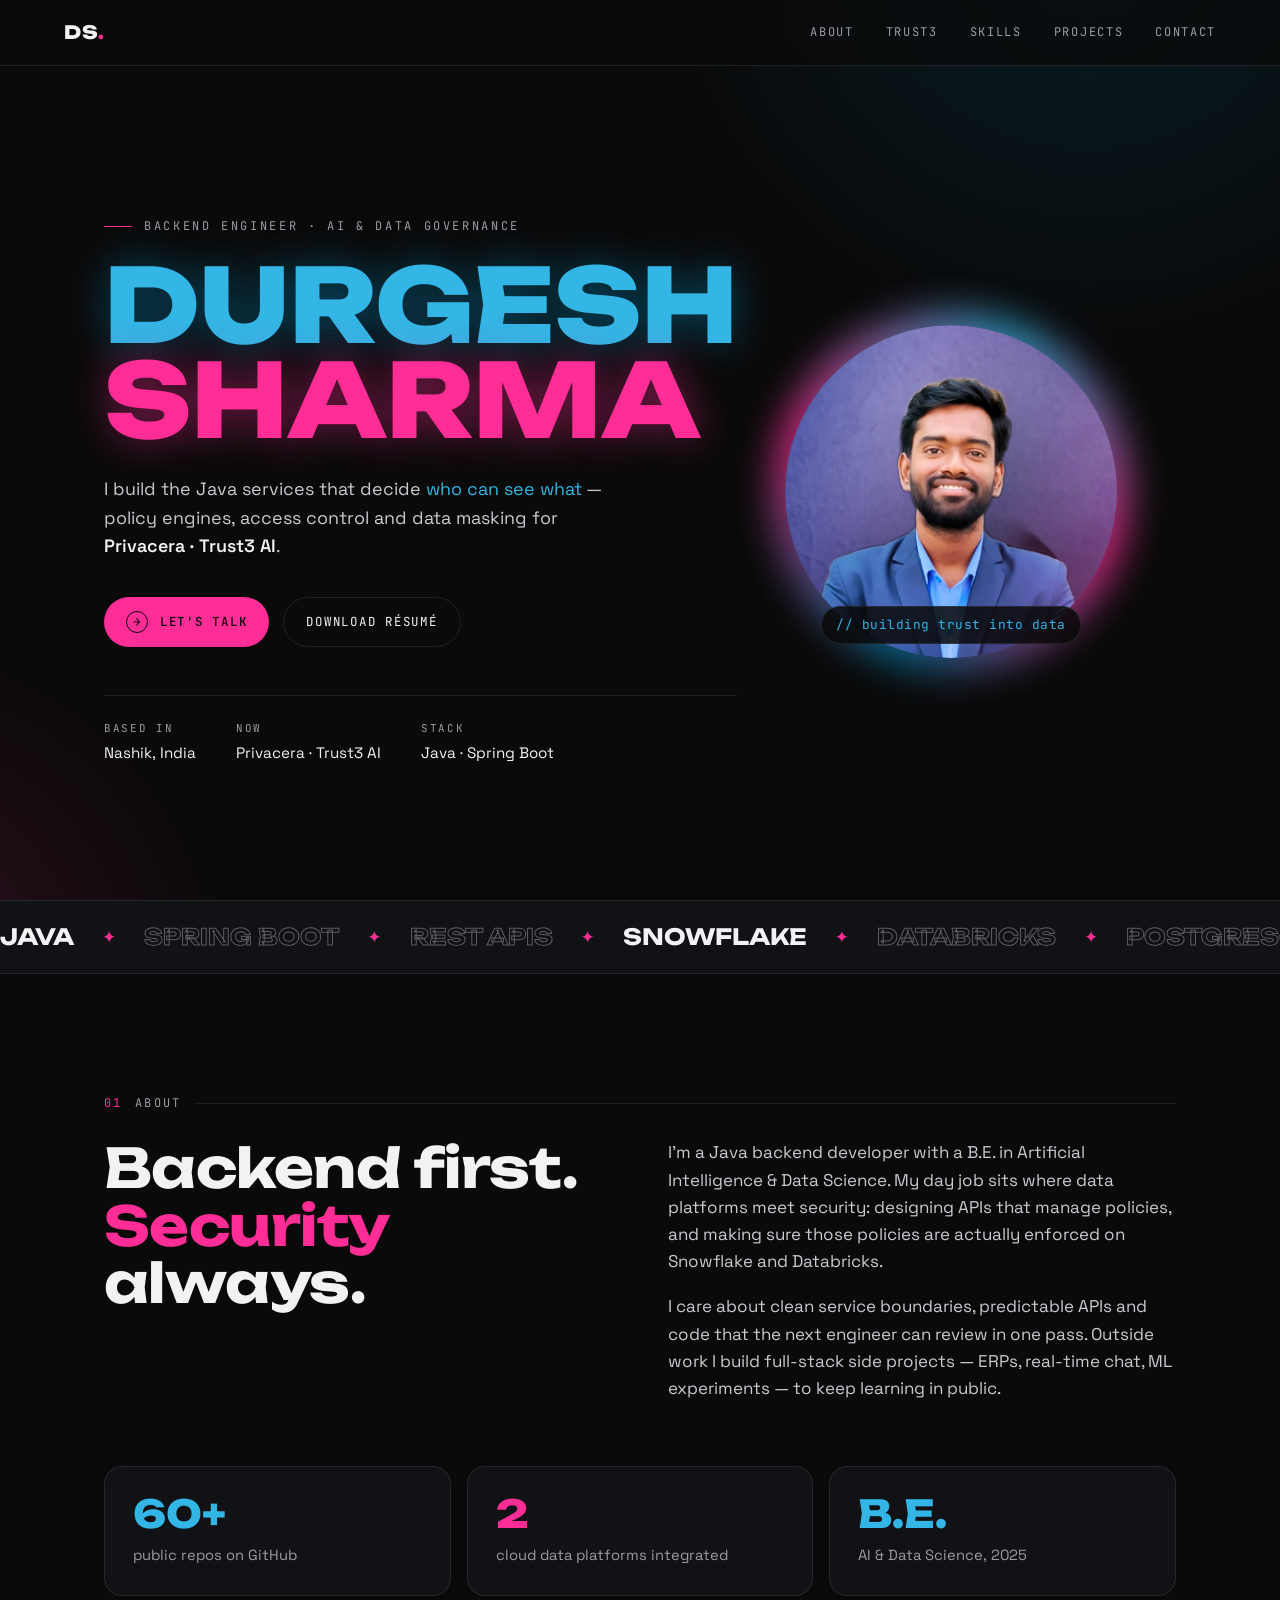
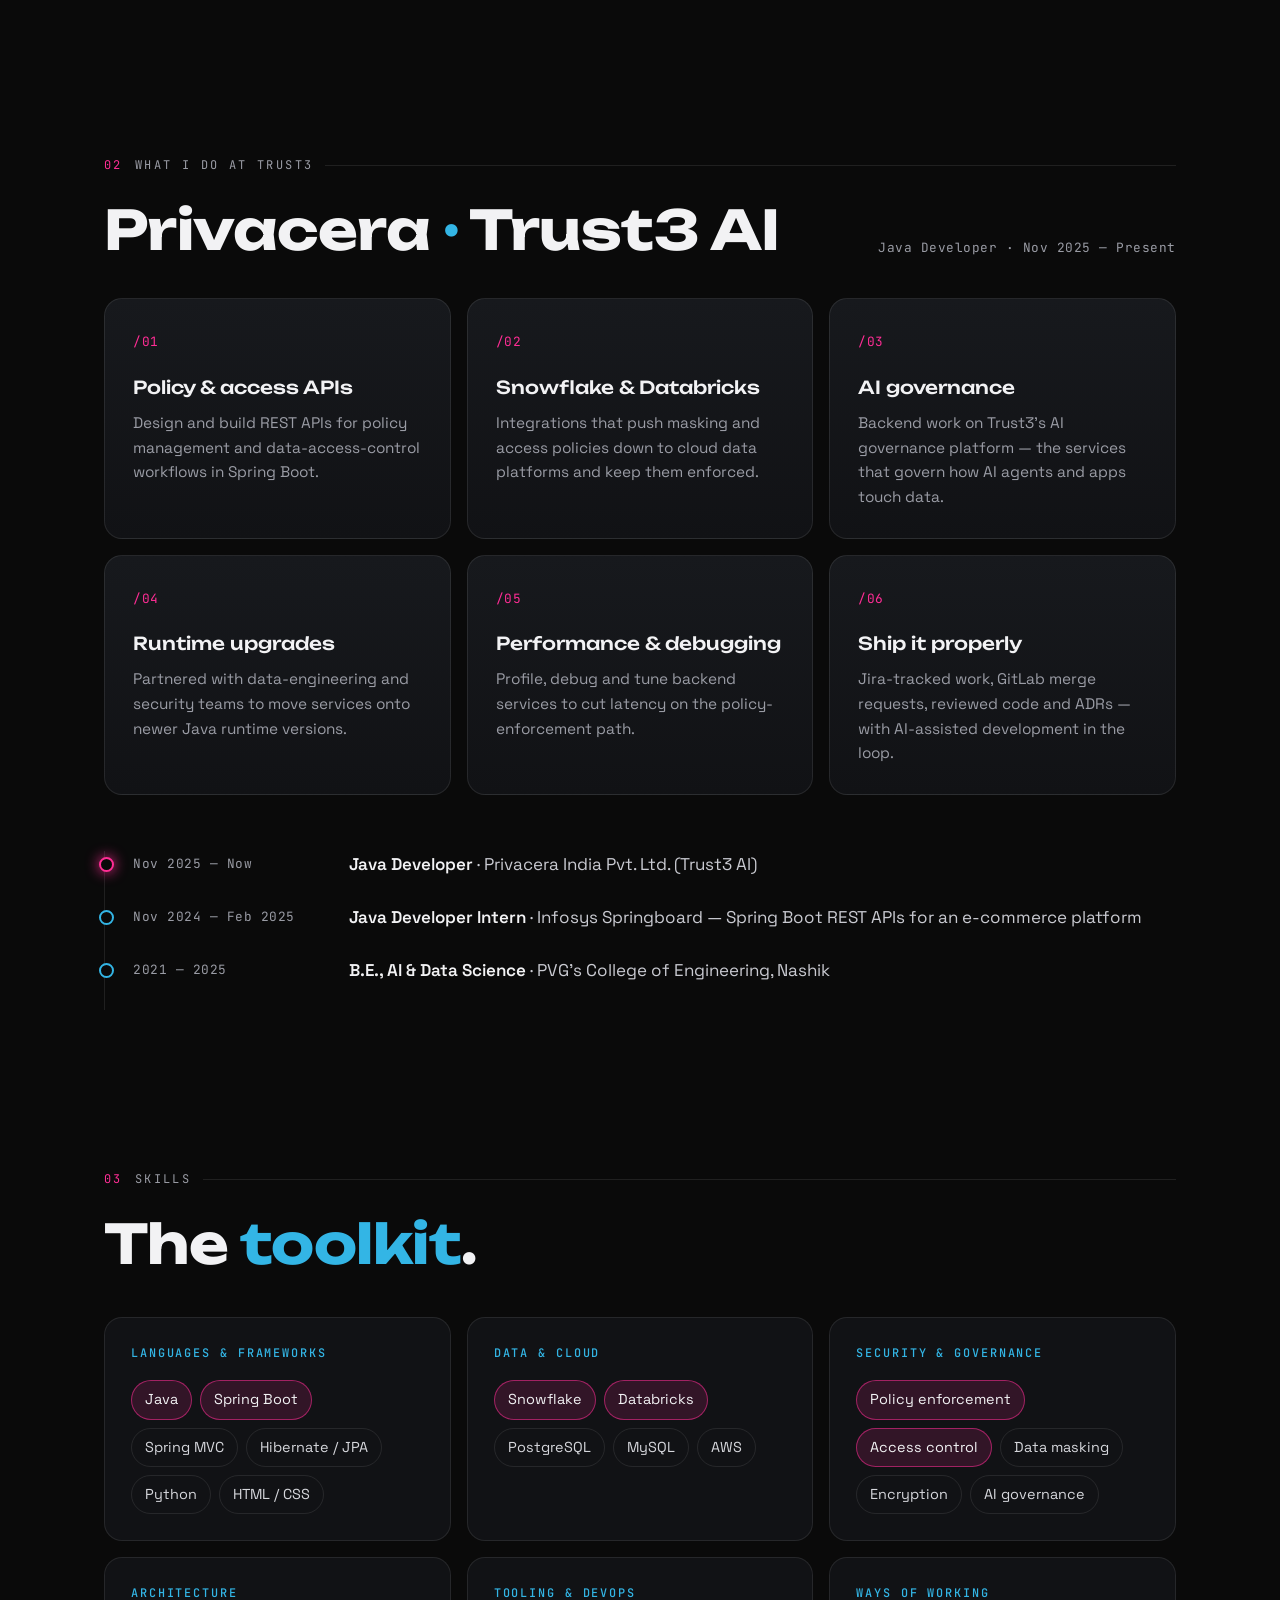
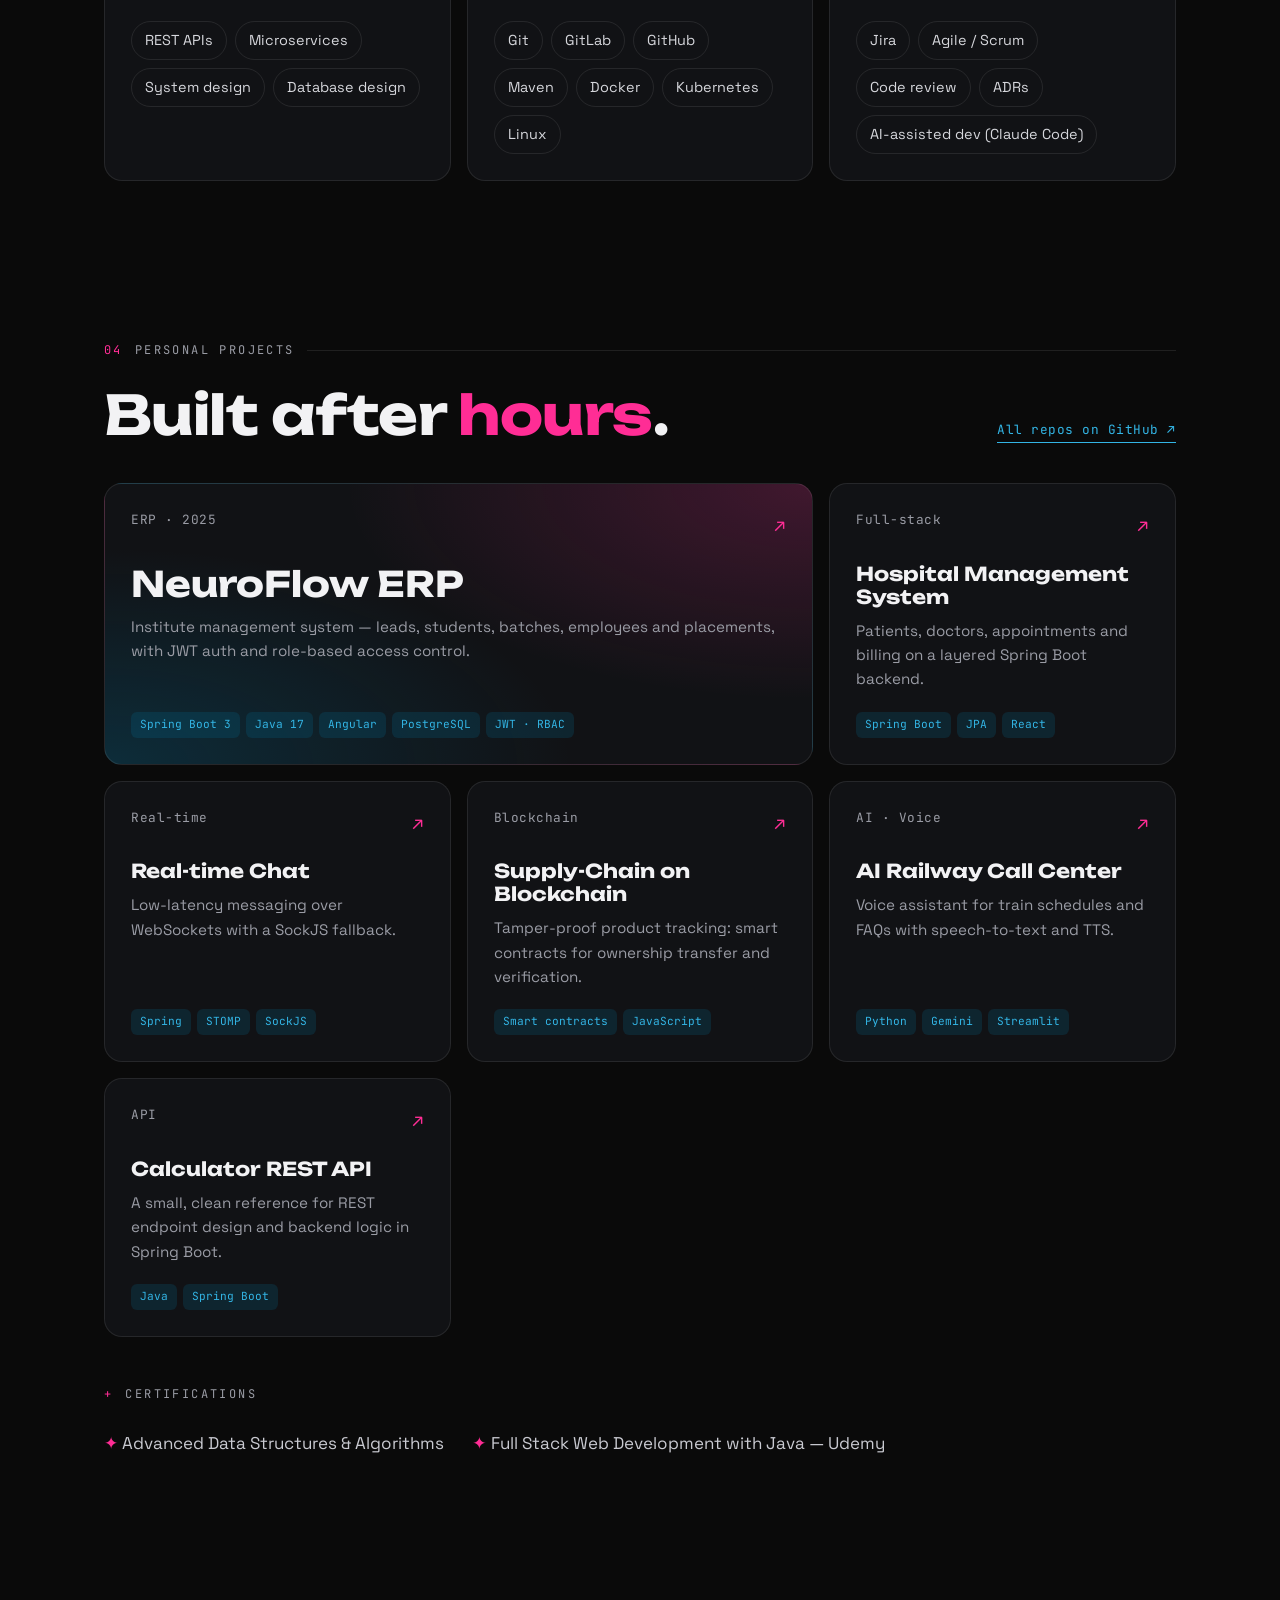
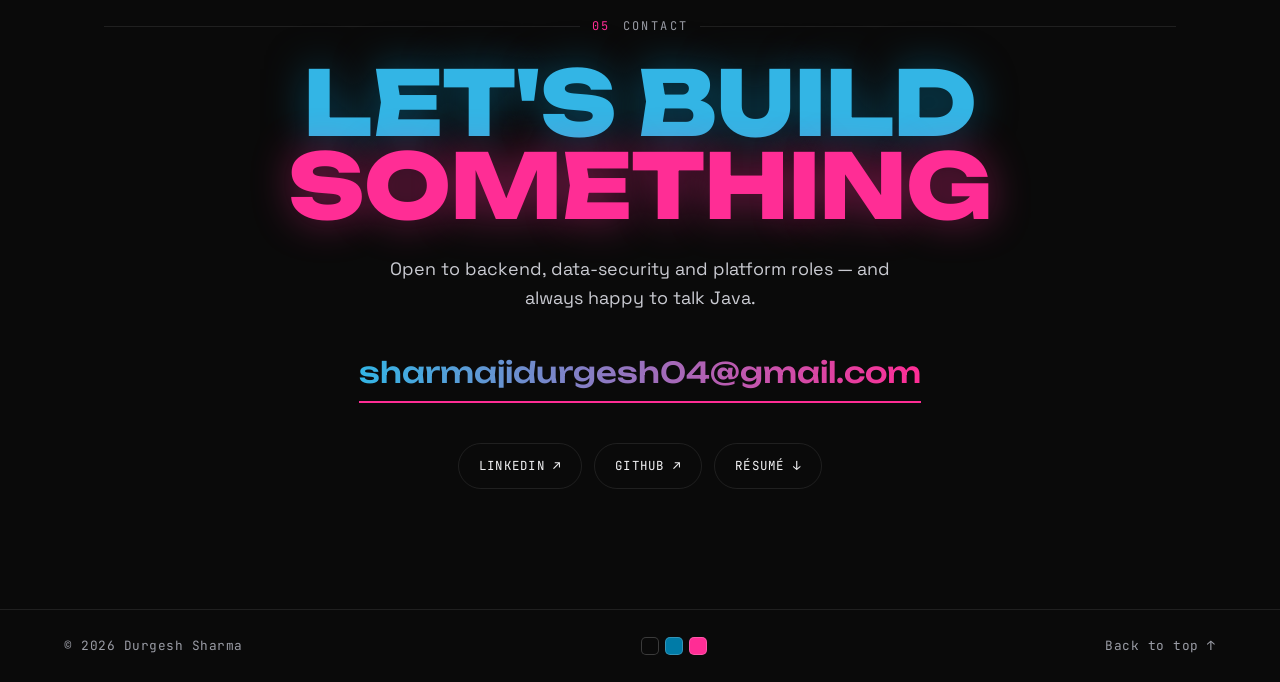
==== commit d55985f8: "Redesign portfolio: Jet Black / Cerulean / Neon Rose Co-Authored-By: Claude Opus 5.5 <noreply@anthro" ====
--- a/index.html
+++ b/index.html
@@ -1,511 +1,270 @@
-<!DOCTYPE html>
+<!doctype html>
 <html lang="en">
-
 <head>
-    <!-- Required meta tags -->
-    <meta charset="UTF-8">
-    <meta name="viewport" content="width=device-width, initial-scale=1.0">
-    
-    <!-- SEO Meta Tags -->
-    <title>Durgesh Sharma | Java Backend Developer Portfolio</title>
-    <meta name="description" content="Official portfolio of Durgesh Sharma — Software Engineer specializing in Java, Spring Boot, Angular, and Microservices architecture. Explore projects, skills, and experience.">
-    <meta name="keywords" content="Durgesh Sharma, Java Developer, Spring Boot, Angular, Microservices, Full Stack Developer, Backend Engineer, Portfolio, Software Engineer India, PCF, PostgreSQL">
-    <meta name="author" content="Durgesh Sharma">
-
-    <!-- Open Graph Meta Tags for Social Media Preview -->
-    <meta property="og:title" content="Durgesh Sharma | Java Backend Developer Portfolio">
-    <meta property="og:description" content="Explore the work and skills of Durgesh Sharma, a full stack software engineer with expertise in Java, Spring Boot, Angular, and Microservices.">
-    <meta property="og:type" content="website">
-    <meta property="og:url" content="https://your-portfolio-domain.com">
-    <meta property="og:image" content="https://your-portfolio-domain.com/assets/img/preview.jpg">
-
-    <!-- Twitter Card Meta -->
-    <meta name="twitter:card" content="summary_large_image">
-    <meta name="twitter:title" content="Durgesh Sharma | Java Backend Developer Portfolio">
-    <meta name="twitter:description" content="Java Backend Developer skilled in Spring Boot, Angular, Microservices & PCF. Check out my projects and experience.">
-    <meta name="twitter:image" content="https://your-portfolio-domain.com/assets/img/preview.jpg">
-
-    <!-- Favicon -->
-    <link rel="icon" href="assets/img/favicon.ico" type="image/x-icon">
-
-    <!-- Font Icons -->
-    <link rel="stylesheet" href="assets/vendors/themify-icons/css/themify-icons.css">
-
-    <!-- Bootstrap + Main CSS -->
-    <link rel="stylesheet" href="assets/css/Durgesh.css">
+  <meta charset="utf-8">
+  <meta name="viewport" content="width=device-width, initial-scale=1">
+  <title>Durgesh Sharma — Backend Engineer</title>
+  <meta name="description" content="Durgesh Sharma — Java backend engineer building policy, access-control and AI governance services at Privacera · Trust3 AI.">
+  <meta name="theme-color" content="#0A0A0A">
+  <link rel="icon" href="data:image/svg+xml,%3Csvg xmlns='http://www.w3.org/2000/svg' viewBox='0 0 64 64'%3E%3Crect width='64' height='64' rx='14' fill='%230A0A0A'/%3E%3Ctext x='50%25' y='56%25' text-anchor='middle' dominant-baseline='middle' font-family='Arial Black,Arial' font-weight='900' font-size='30' fill='%23FF2D95'%3ED%3Ctspan fill='%2333B5E5'%3ES%3C/tspan%3E%3C/text%3E%3C/svg%3E">
+  <link rel="preconnect" href="https://fonts.googleapis.com">
+  <link rel="preconnect" href="https://fonts.gstatic.com" crossorigin>
+  <link href="https://fonts.googleapis.com/css2?family=Unbounded:wght@500;700;800&family=Space+Grotesk:wght@400;500;600&family=JetBrains+Mono:wght@400;500&display=swap" rel="stylesheet">
+  <link rel="stylesheet" href="styles.css">
 </head>
-
-
-<body data-spy="scroll" data-target=".navbar" data-offset="40" id="home">
-
-    <!-- Components Button -->
-    <a href="components.html" class="btn btn-primary btn-component" data-spy="affix" data-offset-top="600" aria-label="UI Components">
-        <i class="ti-shift-left-alt"></i> Components
-    </a>
-
-    <!-- Hero Header -->
-    <header class="header">
-        <div class="container">
-            
-            <!-- Social Media Icons -->
-            <ul class="social-icons pt-3">
-                <li class="social-item">
-                    <a class="social-link text-light" href="https://twitter.com/" target="_blank" aria-label="Twitter">
-                        <i class="ti-twitter" aria-hidden="true"></i>
-                    </a>
-                </li>
-                <li class="social-item">
-                    <a class="social-link text-light" href="mailto:sharmajidurgesh04@gmail.com" aria-label="Email">
-                        <i class="ti-google" aria-hidden="true"></i>
-                    </a>
-                </li>
-                <li class="social-item">
-                    <a class="social-link text-light" href="https://instagram.com/" target="_blank" aria-label="Instagram">
-                        <i class="ti-instagram" aria-hidden="true"></i>
-                    </a>
-                </li>
-                <li class="social-item">
-                    <a class="social-link text-light" href="https://github.com/winter000boy" target="_blank" aria-label="GitHub">
-                        <i class="ti-github" aria-hidden="true"></i>
-                    </a>
-                </li>
-                <li class="social-item">
-                    <a class="social-link text-light" href="https://linkedin.com/in/sharmajidurgesh" target="_blank" aria-label="LinkedIn">
-                        <i class="ti-linkedin" aria-hidden="true"></i>
-                    </a>
-                </li>
-            </ul>
-
-            <!-- Hero Content -->
-            <div class="header-content">
-                <h4 class="header-subtitle">Hello, I am</h4>
-                <h1 class="header-title">Durgesh Sharma</h1>
-                <h6 class="header-mono">Java Backend Developer | Spring Boot | Angular | Microservices</h6>
-                <a href="Durgesh_Sharma_Resume.pdf" class="btn btn-primary btn-rounded download-cv-btn" target="_blank">
-                    <i class="ti-download pr-2"></i>Download Resume
-                </a>
-            </div>
-        </div>
-    </header>
-
- 
-<nav class="navbar sticky-top navbar-expand-lg navbar-light bg-white" data-spy="affix" data-offset-top="510">
-    <div class="container">
-        <button class="navbar-toggler ml-auto" type="button" data-toggle="collapse"
-            data-target="#navbarSupportedContent" aria-controls="navbarSupportedContent" aria-expanded="false"
-            aria-label="Toggle navigation">
-            <span class="navbar-toggler-icon"></span>
-        </button>
-        <div class="collapse mt-sm-20 navbar-collapse" id="navbarSupportedContent">
-            <ul class="navbar-nav mr-auto">
-                <li class="nav-item">
-                    <a href="#home" class="nav-link">Home</a>
-                </li>
-                <li class="nav-item">
-                    <a href="#about" class="nav-link">About</a>
-                </li>
-                <li class="nav-item">
-                    <a href="#skills" class="nav-link">Skills</a>
-                </li>
-                <li class="nav-item">
-                    <a href="#resume" class="nav-link">Experience</a>
-                </li>
-            </ul>
-            <ul class="navbar-nav brand">
-                <img src="assets/imgs/avatar.jpg" alt="Profile Picture of Durgesh Sharma" class="brand-img">
-                <li class="brand-txt">
-                    <h5 class="brand-title">Durgesh Sharma</h5>
-                    <div class="brand-subtitle">Java Backend Developer</div>
-                </li>
-            </ul>
-            <ul class="navbar-nav ml-auto">
-                <li class="nav-item">
-                    <a href="#projects" class="nav-link">Projects</a>
-                </li>
-                <li class="nav-item">
-                    <a href="#certifications" class="nav-link">Certifications</a>
-                </li>
-                <li class="nav-item last-item">
-                    <a href="#contact" class="nav-link">Contact</a>
-                </li>
-            </ul>
-        </div>
+<body>
+  <div class="grain" aria-hidden="true"></div>
+
+  <header class="nav" id="top">
+    <a class="brand" href="#top" aria-label="Durgesh Sharma, home">DS<span>.</span></a>
+    <button class="nav-toggle" aria-expanded="false" aria-controls="nav-links" aria-label="Open menu">
+      <span></span><span></span>
+    </button>
+    <nav id="nav-links" class="nav-links">
+      <a href="#about">About</a>
+      <a href="#work">Trust3</a>
+      <a href="#skills">Skills</a>
+      <a href="#projects">Projects</a>
+      <a href="#contact">Contact</a>
+    </nav>
+  </header>
+
+  <main>
+    <!-- HERO -->
+    <section class="hero">
+      <div class="hero-copy">
+        <p class="eyebrow">Backend engineer · AI &amp; data governance</p>
+        <h1 class="display">
+          <span class="blue">DURGESH</span>
+          <span class="rose">SHARMA</span>
+        </h1>
+        <p class="lede">I build the Java services that decide <em>who can see what</em> — policy engines, access control and data masking for <strong>Privacera&nbsp;·&nbsp;Trust3&nbsp;AI</strong>.</p>
+        <div class="cta">
+          <a class="btn btn-rose" href="#contact"><span class="arrow">→</span> Let's talk</a>
+          <a class="btn btn-ghost" href="assets/Durgesh-Sharma-Resume.pdf" download>Download résumé</a>
+        </div>
+        <ul class="hero-meta">
+          <li><span>Based in</span>Nashik, India</li>
+          <li><span>Now</span>Privacera · Trust3 AI</li>
+          <li><span>Stack</span>Java · Spring Boot</li>
+        </ul>
+      </div>
+
+      <figure class="portrait">
+        <div class="portrait-ring"></div>
+        <img src="assets/durgesh.png" alt="Portrait of Durgesh Sharma" width="720" height="720">
+        <figcaption class="mono">// building trust into data</figcaption>
+      </figure>
+    </section>
+
+    <!-- MARQUEE -->
+    <div class="marquee" aria-hidden="true">
+      <div class="marquee-track">
+        <span>Java</span><i>✦</i><span>Spring Boot</span><i>✦</i><span>REST APIs</span><i>✦</i><span>Snowflake</span><i>✦</i><span>Databricks</span><i>✦</i><span>PostgreSQL</span><i>✦</i><span>Data Masking</span><i>✦</i><span>Access Control</span><i>✦</i><span>AI Governance</span><i>✦</i>
+        <span>Java</span><i>✦</i><span>Spring Boot</span><i>✦</i><span>REST APIs</span><i>✦</i><span>Snowflake</span><i>✦</i><span>Databricks</span><i>✦</i><span>PostgreSQL</span><i>✦</i><span>Data Masking</span><i>✦</i><span>Access Control</span><i>✦</i><span>AI Governance</span><i>✦</i>
+      </div>
     </div>
-</nav>
-
-    <div class="container-fluid">
-    <div id="about" class="row about-section">
-        <div class="col-lg-4 about-card">
-            <h3 class="font-weight-light">Who am I ?</h3>
-            <span class="line mb-5"></span>
-            <h5 class="mb-3">Java Backend Developer Located in Nashik, India</h5>
-            <p class="mt-20">
-                I specialize in Java, Spring Boot, Angular, and microservices. With a strong foundation in full-stack
-                development and cloud-native practices, I build scalable and secure enterprise-grade applications. I
-                thrive in Agile environments and aim to deliver impactful backend solutions.
-            </p>
-            <a href="Durgesh_Sharma_Resume.pdf" class="btn btn-outline-danger download-cv-btn" target="_blank">
-                <i class="icon-down-circled2"></i>Download My CV
-            </a>
-        </div>
-
-        <div class="col-lg-4 about-card">
-            <h3 class="font-weight-light">Personal Info</h3>
-            <span class="line mb-5"></span>
-            <ul class="mt40 info list-unstyled">
-                <li><span>LinkedIn</span> : <a href="https://linkedin.com/in/sharmajidurgesh" target="_blank">sharmajidurgesh</a></li>
-                <li><span>Email</span> : <a href="mailto:sharmajidurgesh04@gmail.com">sharmajidurgesh04@gmail.com</a></li>
-                <li><span>Phone</span> : +91 82628 20678</li>
-                <li><span>GitHub</span> : <a href="https://github.com/winter000boy" target="_blank">winter000boy</a></li>
-                <li><span>Address</span> : Balram Nagar, Ozar Road, Panchavati, Nashik - 03</li>
-            </ul>
-            <ul class="social-icons pt-3">
-                <li class="social-item"><a class="social-link" href="https://twitter.com/" target="_blank"><i class="ti-twitter" aria-hidden="true"></i></a></li>
-                <li class="social-item"><a class="social-link" href="mailto:sharmajidurgesh04@gmail.com"><i class="ti-google" aria-hidden="true"></i></a></li>
-                <li class="social-item"><a class="social-link" href="https://instagram.com/" target="_blank"><i class="ti-instagram" aria-hidden="true"></i></a></li>
-                <li class="social-item"><a class="social-link" href="https://github.com/winter000boy" target="_blank"><i class="ti-github" aria-hidden="true"></i></a></li>
-            </ul>
-        </div>
-
-        <div class="col-lg-4 about-card">
-            <h3 class="font-weight-light">My Expertise</h3>
-            <span class="line mb-5"></span>
-            <div class="row">
-                <div class="col-1 text-danger pt-1"><i class="ti-server icon-lg"></i></div>
-                <div class="col-10 ml-auto mr-3">
-                    <h6>Backend Development</h6>
-                    <p class="subtitle">Java, Spring Boot, REST APIs, Microservices, PostgreSQL, Oracle</p>
-                    <hr>
-                </div>
-            </div>
-            <div class="row">
-                <div class="col-1 text-danger pt-1"><i class="ti-desktop icon-lg"></i></div>
-                <div class="col-10 ml-auto mr-3">
-                    <h6>Frontend Development</h6>
-                    <p class="subtitle">Angular, HTML5, CSS, TypeScript</p>
-                    <hr>
-                </div>
-            </div>
-            <div class="row">
-                <div class="col-1 text-danger pt-1"><i class="ti-cloud icon-lg"></i></div>
-                <div class="col-10 ml-auto mr-3">
-                    <h6>Cloud & DevOps</h6>
-                    <p class="subtitle">PCF, Git, Maven, Agile, CI/CD, TDD</p>
-                    <hr>
-                </div>
-            </div>
-        </div>
-    </div>
-</div>
-
-<!--Resume Section-->
-<section class="section" id="resume">
-    <div class="container">
-        <h2 class="mb-5"><span class="text-danger">My</span> Resume</h2>
-        <div class="row">
-            <!-- Expertise -->
-            <div class="col-md-6 col-lg-4">
-                <div class="card">
-                    <div class="card-header">
-                        <div class="mt-2">
-                            <h4>Expertise</h4>
-                            <span class="line"></span>
-                        </div>
-                    </div>
-                    <div class="card-body">
-                        <h6 class="title text-danger">Full Stack Java Development</h6>
-                        <p class="subtitle">Experienced in developing scalable microservices using Java, Spring Boot, and integrating RESTful APIs with Angular-based UIs.</p>
-                        <hr>
-                        <h6 class="title text-danger">Cloud-Native & Agile Practices</h6>
-                        <p class="subtitle">Proficient with PCF deployments, Git, CI/CD pipelines, and Agile methodologies. Strong understanding of 12-factor app principles and TDD.</p>
-                        <hr>
-                        <h6 class="title text-danger">Database Engineering</h6>
-                        <p class="subtitle">Skilled in PostgreSQL and Oracle with hands-on experience designing, optimizing, and integrating robust database systems in backend applications.</p>
-                    </div>
-                </div>
-            </div>
-
-            <!-- Education -->
-            <div class="col-md-6 col-lg-4">
-                <div class="card">
-                    <div class="card-header">
-                        <div class="mt-2">
-                            <h4>Education</h4>
-                            <span class="line"></span>
-                        </div>
-                    </div>
-                    <div class="card-body">
-                        <h6 class="title text-danger">Dec 2021 – Jun 2025</h6>
-                        <p>B.E Artificial Intelligence & Data Science</p>
-                        <p class="subtitle">Pune Vidyarthi Griha's COE & Shrikrushna Dhamankar Institute of Management, Nashik</p>
-                        <hr>
-                        <h6 class="title text-danger">2018 – 2020</h6>
-                        <p>Higher Secondary (Science)</p>
-                        <hr>
-                        <h6 class="title text-danger">2018</h6>
-                        <p>High School</p>
-                    </div>
-                </div>
-            </div>
-
-            <!-- Skills & Languages -->
-            <div class="col-lg-4">
-                <!-- Skills -->
-                <div class="card">
-                    <div class="card-header">
-                        <div class="pull-left">
-                            <h4 class="mt-2">Skills</h4>
-                            <span class="line"></span>
-                        </div>
-                    </div>
-                    <div class="card-body pb-2">
-                        <h6>Java</h6>
-                        <div class="progress mb-3">
-                            <div class="progress-bar bg-danger" role="progressbar" style="width: 95%"></div>
-                        </div>
-                        <h6>Spring Boot</h6>
-                        <div class="progress mb-3">
-                            <div class="progress-bar bg-danger" role="progressbar" style="width: 92%"></div>
-                        </div>
-                        <h6>Angular</h6>
-                        <div class="progress mb-3">
-                            <div class="progress-bar bg-danger" role="progressbar" style="width: 85%"></div>
-                        </div>
-                        <h6>PostgreSQL</h6>
-                        <div class="progress mb-3">
-                            <div class="progress-bar bg-danger" role="progressbar" style="width: 88%"></div>
-                        </div>
-                        <h6>HTML/CSS/JavaScript</h6>
-                        <div class="progress mb-3">
-                            <div class="progress-bar bg-danger" role="progressbar" style="width: 80%"></div>
-                        </div>
-                        <h6>PCF & CI/CD</h6>
-                        <div class="progress mb-3">
-                            <div class="progress-bar bg-danger" role="progressbar" style="width: 75%"></div>
-                        </div>
-                    </div>
-                </div>
-
-                <!-- Languages -->
-                <div class="card">
-                    <div class="card-header">
-                        <div class="pull-left">
-                            <h4 class="mt-2">Languages</h4>
-                            <span class="line"></span>
-                        </div>
-                    </div>
-                    <div class="card-body pb-2">
-                        <h6>English</h6>
-                        <div class="progress mb-3">
-                            <div class="progress-bar bg-danger" role="progressbar" style="width: 80%"></div>
-                        </div>
-                        <h6>Hindi</h6>
-                        <div class="progress mb-3">
-                            <div class="progress-bar bg-danger" role="progressbar" style="width: 98%"></div>
-                        </div>
-                        <h6>Marathi</h6>
-                        <div class="progress mb-3">
-                            <div class="progress-bar bg-danger" role="progressbar" style="width: 90%"></div>
-                        </div>
-                        <h6>Japanese</h6>
-                        <div class="progress mb-3">
-                            <div class="progress-bar bg-danger" role="progressbar" style="width: 55%"></div>
-                        </div>
-                    </div>
-                </div>
-            </div>
-        </div>
-    </div>
-</section>
-
-
-   <section class="section" id="service">
-    <div class="container">
-        <h2 class="mb-5 pb-4"><span class="text-danger">My</span> Achievements</h2>
-        <div class="row">
-            <div class="col-md-4 col-sm-6">
-                <div class="card mb-5">
-                    <div class="card-header has-icon">
-                        <i class="ti-light-bulb text-danger" aria-hidden="true"></i>
-                    </div>
-                    <div class="card-body px-4 py-3">
-                        <h5 class="mb-3 card-title text-dark">Smart India Hackathon 2024</h5>
-                        <p class="subtitle">Participated in India's largest innovation model hosted by AICTE & MHRD. Developed AI-driven solutions for real-world industrial problems.</p>
-                    </div>
-                </div>
-            </div>
-
-            <div class="col-md-4 col-sm-6">
-                <div class="card mb-5">
-                    <div class="card-header has-icon">
-                        <i class="ti-world text-danger" aria-hidden="true"></i>
-                    </div>
-                    <div class="card-body px-4 py-3">
-                        <h5 class="mb-3 card-title text-dark">NASA Space Apps Challenge 2024</h5>
-                        <p class="subtitle">Engaged in the world's largest global hackathon, building solutions using NASA's open data for space and Earth-related challenges.</p>
-                    </div>
-                </div>
-            </div>
-
-            <div class="col-md-4 col-sm-6">
-                <div class="card mb-5">
-                    <div class="card-header has-icon">
-                        <i class="ti-reload text-danger" aria-hidden="true"></i>
-                    </div>
-                    <div class="card-body px-4 py-3">
-                        <h5 class="mb-3 card-title text-dark">ISRO Hackathon 2024</h5>
-                        <p class="subtitle">Built AI-powered satellite image processing tools and data-driven insights for space research and defense applications.</p>
-                    </div>
-                </div>
-            </div>
-
-            <div class="col-md-4 col-sm-6">
-                <div class="card mb-5">
-                    <div class="card-header has-icon">
-                        <i class="ti-star text-danger" aria-hidden="true"></i>
-                    </div>
-                    <div class="card-body px-4 py-3">
-                        <h5 class="mb-3 card-title text-dark">Avishkar by GeeksforGeeks (2024)</h5>
-                        <p class="subtitle">Showcased innovative AI-based automation projects among top engineering students and received jury appreciation for technical excellence.</p>
-                    </div>
-                </div>
-            </div>
-
-            <div class="col-md-4 col-sm-6">
-                <div class="card mb-5">
-                    <div class="card-header has-icon">
-                        <i class="ti-trophy text-danger" aria-hidden="true"></i>
-                    </div>
-                    <div class="card-body px-4 py-3">
-                        <h5 class="mb-3 card-title text-dark">Anveshna Mumbai 2025 – 3rd Prize Winner</h5>
-                        <p class="subtitle">Awarded 3rd Prize among 150+ teams for presenting a scalable AI-based solution in environmental tech. Recognized for innovation and impact.</p>
-                    </div>
-                </div>
-            </div>
-        </div>
-    </div>
-</section>
-
-
-    <section class="section bg-custom-gray" id="portfolio">
-  <div class="container">
-    <h1 class="mb-5"><span class="text-danger">My</span> Portfolio</h1>
-    <div class="row" id="portfolio-container">
-      <!-- Project cards will be inserted here dynamically -->
-    </div>
-  </div>
-</section>
-
-<script>
-  async function loadPortfolio() {
-    const res = await fetch('https://api.github.com/users/winter000boy/repos?sort=updated&per_page=6');
-    const projects = await res.json();
-    const container = document.getElementById('portfolio-container');
-
-    projects.forEach(proj => {
-      const { name, description, html_url, language } = proj;
-      container.innerHTML += `
-        <div class="col-md-6 col-lg-4 mb-4">
-          <div class="card h-100">
-            <div class="card-body d-flex flex-column">
-              <h5 class="card-title">${name}</h5>
-              <p class="card-subtitle mb-2 text-muted">${language || ''}</p>
-              <p class="card-text flex-grow-1">${description || 'No description provided.'}</p>
-              <a href="${html_url}" class="btn btn-primary mt-auto" target="_blank">View on GitHub</a>
-            </div>
-          </div>
-        </div>`;
-    });
-  }
-
-  document.addEventListener('DOMContentLoaded', loadPortfolio);
-</script>
-
-   
-
-   <div class="section contact" id="contact">
-    <div class="container">
-        <div class="row">
-            <div class="col-lg-8">
-                <div class="contact-form-card">
-                    <h4 class="contact-title">Send a message</h4>
-                    <form action="">
-                        <div class="form-group">
-                            <input class="form-control" type="text" placeholder="Name *" required>
-                        </div>
-                        <div class="form-group">
-                            <input class="form-control" type="email" placeholder="Email *" required>
-                        </div>
-                        <div class="form-group">
-                            <textarea class="form-control" placeholder="Message *" rows="7" required></textarea>
-                        </div>
-                        <div class="form-group ">
-                            <button type="submit" class="form-control btn btn-primary">Send Message</button>
-                        </div>
-                    </form>
-                </div>
-            </div>
-            <div class="col-lg-4">
-                <div class="contact-info-card">
-                    <h4 class="contact-title">Get in touch</h4>
-                    <div class="row mb-2">
-                        <div class="col-1 pt-1 mr-1">
-                            <i class="ti-mobile icon-md"></i>
-                        </div>
-                        <div class="col-10 ">
-                            <h6 class="d-inline">Phone : <br> <span class="text-muted">+ (91) 826 282 0678</span></h6>
-                        </div>
-                    </div>
-                    <div class="row mb-2">
-                        <div class="col-1 pt-1 mr-1">
-                            <i class="ti-map-alt icon-md"></i>
-                        </div>
-                        <div class="col-10">
-                            <h6 class="d-inline">Address :<br> <span class="text-muted">Balram ngr, Ozar rd., Panchavati, Nashik, Maharashtra, India</span></h6>
-                        </div>
-                    </div>
-                    <div class="row mb-2">
-                        <div class="col-1 pt-1 mr-1">
-                            <i class="ti-envelope icon-md"></i>
-                        </div>
-                        <div class="col-10">
-                            <h6 class="d-inline">Email :<br> <span class="text-muted">sharmajidurgesh04@gmail.com</span></h6>
-                        </div>
-                    </div>
-                    <ul class="social-icons pt-4">
-                        <li class="social-item"><a class="social-link text-dark" href="#"><i class="ti-facebook" aria-hidden="true"></i></a></li>
-                        <li class="social-item"><a class="social-link text-dark" href="#"><i class="ti-twitter" aria-hidden="true"></i></a></li>
-                        <li class="social-item"><a class="social-link text-dark" href="#"><i class="ti-google" aria-hidden="true"></i></a></li>
-                        <li class="social-item"><a class="social-link text-dark" href="#"><i class="ti-instagram" aria-hidden="true"></i></a></li>
-                        <li class="social-item"><a class="social-link text-dark" href="#"><i class="ti-github" aria-hidden="true"></i></a></li>
-                    </ul>
-                </div>
-            </div>
-        </div>
-    </div>
-</div>
-<footer class="footer py-3">
-    <div class="container">
-        <p class="small mb-0 text-light">
-            &copy;
-            <script>document.write(new Date().getFullYear())</script> Built with ❤️ by 
-            <span class="text-danger">Durgesh Sharma</span>
-        </p>
-    </div>
-</footer>
-
-<!-- Core Libraries -->
-<script src="assets/vendors/jquery/jquery-3.4.1.js"></script>
-<script src="assets/vendors/bootstrap/bootstrap.bundle.js"></script>
-
-<!-- Affix for Sticky Navbar -->
-<script src="assets/vendors/bootstrap/bootstrap.affix.js"></script>
-
-<!-- Isotope Filtering -->
-<script src="assets/vendors/isotope/isotope.pkgd.js"></script>
-
-<!-- Portfolio Site Script -->
-<script src="assets/js/Durgesh.js"></script>
-
+
+    <!-- ABOUT -->
+    <section id="about" class="section reveal">
+      <p class="label"><span>01</span> About</p>
+      <div class="about-grid">
+        <h2 class="headline">Backend first.<br><span class="rose">Security</span> always.</h2>
+        <div class="prose">
+          <p>I'm a Java backend developer with a B.E. in Artificial Intelligence &amp; Data Science. My day job sits where data platforms meet security: designing APIs that manage policies, and making sure those policies are actually enforced on Snowflake and Databricks.</p>
+          <p>I care about clean service boundaries, predictable APIs and code that the next engineer can review in one pass. Outside work I build full-stack side projects — ERPs, real-time chat, ML experiments — to keep learning in public.</p>
+        </div>
+      </div>
+      <dl class="stats">
+        <div><dt>60+</dt><dd>public repos on GitHub</dd></div>
+        <div><dt>2</dt><dd>cloud data platforms integrated</dd></div>
+        <div><dt>B.E.</dt><dd>AI &amp; Data Science, 2025</dd></div>
+      </dl>
+    </section>
+
+    <!-- WORK -->
+    <section id="work" class="section reveal">
+      <p class="label"><span>02</span> What I do at Trust3</p>
+      <div class="work-head">
+        <h2 class="headline">Privacera <span class="blue">·</span> Trust3&nbsp;AI</h2>
+        <p class="mono muted">Java Developer · Nov 2025 — Present</p>
+      </div>
+
+      <div class="cards">
+        <article class="card">
+          <span class="card-no mono">/01</span>
+          <h3>Policy &amp; access APIs</h3>
+          <p>Design and build REST APIs for policy management and data-access-control workflows in Spring Boot.</p>
+        </article>
+        <article class="card">
+          <span class="card-no mono">/02</span>
+          <h3>Snowflake &amp; Databricks</h3>
+          <p>Integrations that push masking and access policies down to cloud data platforms and keep them enforced.</p>
+        </article>
+        <article class="card">
+          <span class="card-no mono">/03</span>
+          <h3>AI governance</h3>
+          <p>Backend work on Trust3's AI governance platform — the services that govern how AI agents and apps touch data.</p>
+        </article>
+        <article class="card">
+          <span class="card-no mono">/04</span>
+          <h3>Runtime upgrades</h3>
+          <p>Partnered with data-engineering and security teams to move services onto newer Java runtime versions.</p>
+        </article>
+        <article class="card">
+          <span class="card-no mono">/05</span>
+          <h3>Performance &amp; debugging</h3>
+          <p>Profile, debug and tune backend services to cut latency on the policy-enforcement path.</p>
+        </article>
+        <article class="card">
+          <span class="card-no mono">/06</span>
+          <h3>Ship it properly</h3>
+          <p>Jira-tracked work, GitLab merge requests, reviewed code and ADRs — with AI-assisted development in the loop.</p>
+        </article>
+      </div>
+
+      <ol class="timeline">
+        <li>
+          <span class="mono">Nov 2025 — Now</span>
+          <div><strong>Java Developer</strong> · Privacera India Pvt. Ltd. (Trust3 AI)</div>
+        </li>
+        <li>
+          <span class="mono">Nov 2024 — Feb 2025</span>
+          <div><strong>Java Developer Intern</strong> · Infosys Springboard — Spring Boot REST APIs for an e-commerce platform</div>
+        </li>
+        <li>
+          <span class="mono">2021 — 2025</span>
+          <div><strong>B.E., AI &amp; Data Science</strong> · PVG's College of Engineering, Nashik</div>
+        </li>
+      </ol>
+    </section>
+
+    <!-- SKILLS -->
+    <section id="skills" class="section reveal">
+      <p class="label"><span>03</span> Skills</p>
+      <h2 class="headline">The <span class="blue">toolkit</span>.</h2>
+
+      <div class="skills">
+        <div class="skill-group">
+          <h3>Languages &amp; frameworks</h3>
+          <ul class="chips">
+            <li class="hot">Java</li><li class="hot">Spring Boot</li><li>Spring MVC</li><li>Hibernate / JPA</li><li>Python</li><li>HTML / CSS</li>
+          </ul>
+        </div>
+        <div class="skill-group">
+          <h3>Data &amp; cloud</h3>
+          <ul class="chips">
+            <li class="hot">Snowflake</li><li class="hot">Databricks</li><li>PostgreSQL</li><li>MySQL</li><li>AWS</li>
+          </ul>
+        </div>
+        <div class="skill-group">
+          <h3>Security &amp; governance</h3>
+          <ul class="chips">
+            <li class="hot">Policy enforcement</li><li class="hot">Access control</li><li>Data masking</li><li>Encryption</li><li>AI governance</li>
+          </ul>
+        </div>
+        <div class="skill-group">
+          <h3>Architecture</h3>
+          <ul class="chips">
+            <li>REST APIs</li><li>Microservices</li><li>System design</li><li>Database design</li>
+          </ul>
+        </div>
+        <div class="skill-group">
+          <h3>Tooling &amp; DevOps</h3>
+          <ul class="chips">
+            <li>Git</li><li>GitLab</li><li>GitHub</li><li>Maven</li><li>Docker</li><li>Kubernetes</li><li>Linux</li>
+          </ul>
+        </div>
+        <div class="skill-group">
+          <h3>Ways of working</h3>
+          <ul class="chips">
+            <li>Jira</li><li>Agile / Scrum</li><li>Code review</li><li>ADRs</li><li>AI-assisted dev (Claude Code)</li>
+          </ul>
+        </div>
+      </div>
+    </section>
+
+    <!-- PROJECTS -->
+    <section id="projects" class="section reveal">
+      <p class="label"><span>04</span> Personal projects</p>
+      <div class="work-head">
+        <h2 class="headline">Built after <span class="rose">hours</span>.</h2>
+        <a class="link mono" href="https://github.com/winter000boy" target="_blank" rel="noopener">All repos on GitHub ↗</a>
+      </div>
+
+      <div class="projects">
+        <a class="project feature" href="https://github.com/winter000boy/Neuroflow-ERP" target="_blank" rel="noopener">
+          <div class="project-top"><span class="mono">ERP · 2025</span><span class="go">↗</span></div>
+          <h3>NeuroFlow ERP</h3>
+          <p>Institute management system — leads, students, batches, employees and placements, with JWT auth and role-based access control.</p>
+          <ul class="tags"><li>Spring Boot 3</li><li>Java 17</li><li>Angular</li><li>PostgreSQL</li><li>JWT · RBAC</li></ul>
+        </a>
+        <a class="project" href="https://github.com/winter000boy/hospitalmanagement" target="_blank" rel="noopener">
+          <div class="project-top"><span class="mono">Full-stack</span><span class="go">↗</span></div>
+          <h3>Hospital Management System</h3>
+          <p>Patients, doctors, appointments and billing on a layered Spring Boot backend.</p>
+          <ul class="tags"><li>Spring Boot</li><li>JPA</li><li>React</li></ul>
+        </a>
+        <a class="project" href="https://github.com/winter000boy/Chat-Application" target="_blank" rel="noopener">
+          <div class="project-top"><span class="mono">Real-time</span><span class="go">↗</span></div>
+          <h3>Real-time Chat</h3>
+          <p>Low-latency messaging over WebSockets with a SockJS fallback.</p>
+          <ul class="tags"><li>Spring</li><li>STOMP</li><li>SockJS</li></ul>
+        </a>
+        <a class="project" href="https://github.com/winter000boy/New-Supply-Chain-Blockchain" target="_blank" rel="noopener">
+          <div class="project-top"><span class="mono">Blockchain</span><span class="go">↗</span></div>
+          <h3>Supply-Chain on Blockchain</h3>
+          <p>Tamper-proof product tracking: smart contracts for ownership transfer and verification.</p>
+          <ul class="tags"><li>Smart contracts</li><li>JavaScript</li></ul>
+        </a>
+        <a class="project" href="https://github.com/winter000boy/AI-Powered-Call-Center" target="_blank" rel="noopener">
+          <div class="project-top"><span class="mono">AI · Voice</span><span class="go">↗</span></div>
+          <h3>AI Railway Call Center</h3>
+          <p>Voice assistant for train schedules and FAQs with speech-to-text and TTS.</p>
+          <ul class="tags"><li>Python</li><li>Gemini</li><li>Streamlit</li></ul>
+        </a>
+        <a class="project" href="https://github.com/winter000boy/calculatorapi" target="_blank" rel="noopener">
+          <div class="project-top"><span class="mono">API</span><span class="go">↗</span></div>
+          <h3>Calculator REST API</h3>
+          <p>A small, clean reference for REST endpoint design and backend logic in Spring Boot.</p>
+          <ul class="tags"><li>Java</li><li>Spring Boot</li></ul>
+        </a>
+      </div>
+
+      <div class="certs">
+        <p class="label small"><span>+</span> Certifications</p>
+        <ul>
+          <li>Advanced Data Structures &amp; Algorithms</li>
+          <li>Full Stack Web Development with Java — Udemy</li>
+        </ul>
+      </div>
+    </section>
+
+    <!-- CONTACT -->
+    <section id="contact" class="section contact reveal">
+      <p class="label"><span>05</span> Contact</p>
+      <h2 class="display contact-title">
+        <span class="blue">LET'S BUILD</span>
+        <span class="rose">SOMETHING</span>
+      </h2>
+      <p class="lede">Open to backend, data-security and platform roles — and always happy to talk Java.</p>
+      <a class="mail" href="mailto:sharmajidurgesh04@gmail.com">sharmajidurgesh04@gmail.com</a>
+      <ul class="socials">
+        <li><a href="https://www.linkedin.com/in/sharmajidurgesh/" target="_blank" rel="noopener">LinkedIn ↗</a></li>
+        <li><a href="https://github.com/winter000boy" target="_blank" rel="noopener">GitHub ↗</a></li>
+        <li><a href="assets/Durgesh-Sharma-Resume.pdf" download>Résumé ↓</a></li>
+      </ul>
+    </section>
+  </main>
+
+  <footer class="footer">
+    <span class="mono">© <span id="year">2026</span> Durgesh Sharma</span>
+    <span class="swatches" aria-label="Palette: Jet Black, Cerulean Blue, Neon Rose">
+      <i style="--c:#0A0A0A"></i><i style="--c:#007BA7"></i><i style="--c:#FF2D95"></i>
+    </span>
+    <a class="mono" href="#top">Back to top ↑</a>
+  </footer>
+
+  <script src="script.js"></script>
 </body>
 </html>
--- a/styles.css
+++ b/styles.css
@@ -0,0 +1,299 @@
+/* Palette: Jet Black #0A0A0A · Cerulean Blue #007BA7 · Neon Rose #FF2D95 */
+:root {
+  --jet: #0A0A0A;
+  --jet-2: #111215;
+  --jet-3: #17191d;
+  --cerulean: #007BA7;
+  --cerulean-lit: #33B5E5;   /* cerulean lifted for text on black (AA contrast) */
+  --rose: #FF2D95;
+  --rose-soft: rgba(255, 45, 149, .14);
+  --blue-soft: rgba(0, 123, 167, .18);
+  --ink: #F2F2F4;
+  --muted: #9A9CA5;
+  --line: rgba(255, 255, 255, .09);
+
+  --display: "Unbounded", "Arial Black", sans-serif;
+  --body: "Space Grotesk", system-ui, sans-serif;
+  --mono: "JetBrains Mono", ui-monospace, monospace;
+
+  --gutter: clamp(16px, 5vw, 72px);
+  --max: 1200px;
+  color-scheme: dark;
+}
+
+* { box-sizing: border-box; margin: 0; padding: 0; }
+html { scroll-behavior: smooth; overflow-x: clip; }
+body {
+  background: var(--jet);
+  color: var(--ink);
+  font-family: var(--body);
+  font-size: 17px;
+  line-height: 1.6;
+  -webkit-font-smoothing: antialiased;
+}
+img { max-width: 100%; display: block; }
+a { color: inherit; text-decoration: none; }
+ul, ol { list-style: none; }
+::selection { background: var(--rose); color: var(--jet); }
+
+.mono { font-family: var(--mono); font-size: .8rem; letter-spacing: .04em; }
+.muted { color: var(--muted); }
+.blue { color: var(--cerulean-lit); }
+.rose { color: var(--rose); }
+
+/* subtle film grain + glows */
+.grain {
+  position: fixed; inset: 0; pointer-events: none; z-index: 0;
+  background:
+    radial-gradient(60vw 60vw at 85% -10%, var(--blue-soft), transparent 60%),
+    radial-gradient(50vw 50vw at -10% 110%, var(--rose-soft), transparent 60%);
+}
+main, .nav, .footer { position: relative; z-index: 1; }
+
+/* NAV */
+.nav {
+  position: sticky; top: 0; z-index: 10;
+  display: flex; align-items: center; justify-content: space-between;
+  padding: 18px var(--gutter);
+  background: rgba(10, 10, 10, .72);
+  backdrop-filter: blur(14px);
+  border-bottom: 1px solid var(--line);
+}
+.brand { font-family: var(--display); font-weight: 800; font-size: 1.15rem; letter-spacing: .04em; }
+.brand span { color: var(--rose); }
+.nav-links { display: flex; gap: 32px; }
+.nav-links a {
+  font-family: var(--mono); font-size: .75rem; text-transform: uppercase; letter-spacing: .14em;
+  color: var(--muted); transition: color .2s;
+}
+.nav-links a:hover { color: var(--ink); }
+.nav-toggle { display: none; background: none; border: 0; width: 32px; height: 24px; cursor: pointer; position: relative; }
+.nav-toggle span { position: absolute; left: 4px; right: 4px; height: 2px; background: var(--ink); transition: transform .25s; }
+.nav-toggle span:first-child { top: 7px; }
+.nav-toggle span:last-child { bottom: 7px; background: var(--rose); }
+.nav-toggle[aria-expanded="true"] span:first-child { transform: translateY(4px) rotate(45deg); }
+.nav-toggle[aria-expanded="true"] span:last-child { transform: translateY(-4px) rotate(-45deg); }
+
+/* HERO */
+.hero {
+  max-width: var(--max); margin: 0 auto;
+  min-height: calc(100vh - 66px);
+  padding: 64px var(--gutter) 48px;
+  display: grid; grid-template-columns: 1.15fr .85fr; gap: 48px; align-items: center;
+}
+.eyebrow {
+  font-family: var(--mono); font-size: .75rem; letter-spacing: .22em; text-transform: uppercase;
+  color: var(--muted); margin-bottom: 22px;
+}
+.eyebrow::before { content: ""; display: inline-block; width: 28px; height: 1px; background: var(--rose); vertical-align: middle; margin-right: 12px; }
+.display {
+  font-family: var(--display); font-weight: 800; line-height: .92; letter-spacing: -.01em;
+  font-size: clamp(2.6rem, 8.2vw, 6.4rem);
+}
+.display span { display: block; }
+.display .blue { text-shadow: 0 0 40px rgba(0, 123, 167, .55); }
+.display .rose { text-shadow: 0 0 40px rgba(255, 45, 149, .45); }
+.lede { max-width: 34rem; margin-top: 28px; font-size: 1.12rem; color: #C9CAD1; }
+.lede em { font-style: normal; color: var(--cerulean-lit); }
+.lede strong { color: var(--ink); font-weight: 600; }
+
+.cta { display: flex; flex-wrap: wrap; gap: 14px; margin-top: 36px; }
+.btn {
+  display: inline-flex; align-items: center; gap: 12px;
+  padding: 14px 22px; border-radius: 999px;
+  font-family: var(--mono); font-size: .78rem; text-transform: uppercase; letter-spacing: .14em;
+  transition: transform .2s, box-shadow .2s, background .2s, border-color .2s;
+}
+.btn-rose { background: var(--rose); color: var(--jet); font-weight: 500; }
+.btn-rose:hover { transform: translateY(-2px); box-shadow: 0 10px 40px rgba(255, 45, 149, .45); }
+.btn-ghost { border: 1px solid var(--line); color: var(--ink); }
+.btn-ghost:hover { border-color: var(--cerulean-lit); color: var(--cerulean-lit); }
+.arrow { display: inline-grid; place-items: center; width: 22px; height: 22px; border-radius: 50%; border: 1px solid var(--jet); }
+
+.hero-meta { display: flex; flex-wrap: wrap; gap: 28px 40px; margin-top: 48px; padding-top: 24px; border-top: 1px solid var(--line); }
+.hero-meta li { font-size: .95rem; }
+.hero-meta span { display: block; font-family: var(--mono); font-size: .68rem; text-transform: uppercase; letter-spacing: .16em; color: var(--muted); margin-bottom: 4px; }
+
+/* portrait with neon rim light, echoing the palette reference */
+.portrait { position: relative; justify-self: center; width: min(100%, 440px); aspect-ratio: 1; }
+.portrait img {
+  position: relative; z-index: 1; width: 100%; height: 100%; object-fit: cover; border-radius: 50%;
+  filter: saturate(1.05) contrast(1.05);
+}
+.portrait::after {
+  /* duotone wash: rose from the right, cerulean from the left */
+  content: ""; position: absolute; inset: 0; z-index: 2; border-radius: 50%; pointer-events: none;
+  background: linear-gradient(115deg, rgba(0, 123, 167, .35), transparent 45%, transparent 60%, rgba(255, 45, 149, .38));
+  mix-blend-mode: screen;
+}
+.portrait-ring {
+  position: absolute; inset: -14px; border-radius: 50%; z-index: 0;
+  background: conic-gradient(from 200deg, var(--cerulean), var(--rose), var(--cerulean-lit), var(--rose), var(--cerulean));
+  filter: blur(18px); opacity: .75;
+  animation: spin 14s linear infinite;
+}
+.portrait figcaption {
+  position: absolute; z-index: 3; bottom: 4%; left: 50%; transform: translateX(-50%);
+  white-space: nowrap; padding: 8px 14px; border-radius: 999px;
+  background: rgba(10, 10, 10, .85); border: 1px solid var(--line); color: var(--cerulean-lit);
+}
+@keyframes spin { to { transform: rotate(360deg); } }
+
+/* MARQUEE */
+.marquee { overflow: hidden; border-block: 1px solid var(--line); padding: 18px 0; background: var(--jet-2); }
+.marquee-track { display: flex; gap: 28px; width: max-content; animation: marquee 38s linear infinite; }
+.marquee span { font-family: var(--display); font-weight: 700; font-size: 1.4rem; text-transform: uppercase; color: transparent; -webkit-text-stroke: 1px #5b5e66; }
+.marquee span:nth-of-type(3n+1) { color: var(--ink); -webkit-text-stroke: 0; }
+.marquee i { font-style: normal; color: var(--rose); align-self: center; }
+@keyframes marquee { to { transform: translateX(-50%); } }
+
+/* SECTIONS */
+.section { max-width: var(--max); margin: 0 auto; padding: 120px var(--gutter) 40px; }
+.label {
+  font-family: var(--mono); font-size: .75rem; text-transform: uppercase; letter-spacing: .2em;
+  color: var(--muted); margin-bottom: 26px; display: flex; align-items: center; gap: 12px;
+}
+.label span { color: var(--rose); }
+.label::after { content: ""; flex: 1; height: 1px; background: var(--line); }
+.label.small::after { display: none; }
+.headline {
+  font-family: var(--display); font-weight: 700; line-height: 1.05;
+  font-size: clamp(2rem, 4.6vw, 3.4rem); letter-spacing: -.01em;
+}
+
+.about-grid { display: grid; grid-template-columns: 1fr 1fr; gap: 56px; align-items: start; }
+.prose p + p { margin-top: 18px; }
+.prose p { color: #C9CAD1; }
+.stats { display: grid; grid-template-columns: repeat(3, 1fr); gap: 16px; margin-top: 64px; }
+.stats div { padding: 28px; border: 1px solid var(--line); border-radius: 18px; background: var(--jet-2); }
+.stats dt { font-family: var(--display); font-weight: 800; font-size: 2.4rem; color: var(--cerulean-lit); line-height: 1; }
+.stats div:nth-child(2) dt { color: var(--rose); }
+.stats dd { margin-top: 10px; color: var(--muted); font-size: .92rem; }
+
+.work-head { display: flex; flex-wrap: wrap; align-items: end; justify-content: space-between; gap: 12px 24px; margin-bottom: 40px; }
+.cards { display: grid; grid-template-columns: repeat(3, 1fr); gap: 16px; }
+.card {
+  position: relative; padding: 28px; border-radius: 18px; border: 1px solid var(--line);
+  background: linear-gradient(180deg, var(--jet-3), var(--jet-2));
+  transition: border-color .25s, transform .25s;
+}
+.card::before {
+  content: ""; position: absolute; left: 28px; right: 28px; top: -1px; height: 2px; border-radius: 2px;
+  background: linear-gradient(90deg, var(--cerulean), var(--rose)); opacity: 0; transition: opacity .25s;
+}
+.card:hover { border-color: rgba(255, 255, 255, .18); transform: translateY(-3px); }
+.card:hover::before { opacity: 1; }
+.card-no { color: var(--rose); }
+.card h3 { font-family: var(--display); font-weight: 500; font-size: 1.12rem; margin: 18px 0 10px; }
+.card p { color: var(--muted); font-size: .96rem; }
+
+.timeline { margin-top: 56px; border-left: 1px solid var(--line); }
+.timeline li { position: relative; display: grid; grid-template-columns: 200px 1fr; gap: 16px; padding: 0 0 26px 28px; }
+.timeline li::before {
+  content: ""; position: absolute; left: -6px; top: 6px; width: 11px; height: 11px; border-radius: 50%;
+  background: var(--jet); border: 2px solid var(--cerulean-lit);
+}
+.timeline li:first-child::before { border-color: var(--rose); box-shadow: 0 0 14px var(--rose); }
+.timeline .mono { color: var(--muted); padding-top: 3px; }
+.timeline div { color: #C9CAD1; }
+.timeline strong { color: var(--ink); font-weight: 600; }
+
+/* SKILLS */
+.skills { display: grid; grid-template-columns: repeat(3, 1fr); gap: 16px; margin-top: 44px; }
+.skill-group { padding: 26px; border: 1px solid var(--line); border-radius: 18px; background: var(--jet-2); }
+.skill-group h3 { font-family: var(--mono); font-weight: 500; font-size: .74rem; letter-spacing: .16em; text-transform: uppercase; color: var(--cerulean-lit); margin-bottom: 18px; }
+.chips { display: flex; flex-wrap: wrap; gap: 8px; }
+.chips li { padding: 7px 13px; border-radius: 999px; border: 1px solid var(--line); font-size: .9rem; color: #D6D7DC; }
+.chips li.hot { border-color: rgba(255, 45, 149, .55); color: var(--ink); background: var(--rose-soft); }
+
+/* PROJECTS */
+.projects { display: grid; grid-template-columns: repeat(3, 1fr); gap: 16px; }
+.project {
+  display: flex; flex-direction: column; padding: 26px; border-radius: 18px;
+  border: 1px solid var(--line); background: var(--jet-2);
+  transition: border-color .25s, transform .25s, box-shadow .25s;
+}
+.project:hover { transform: translateY(-4px); border-color: var(--cerulean-lit); box-shadow: 0 18px 50px -20px rgba(0, 123, 167, .6); }
+.project.feature {
+  grid-column: span 2;
+  background:
+    radial-gradient(120% 140% at 100% 0%, rgba(255, 45, 149, .2), transparent 55%),
+    radial-gradient(120% 140% at 0% 100%, rgba(0, 123, 167, .25), transparent 55%),
+    var(--jet-2);
+}
+.project.feature:hover { border-color: var(--rose); box-shadow: 0 18px 50px -20px rgba(255, 45, 149, .55); }
+.project.feature h3 { font-size: clamp(1.6rem, 3vw, 2.2rem); }
+.project-top { display: flex; justify-content: space-between; color: var(--muted); }
+.go { font-size: 1.2rem; color: var(--rose); transition: transform .25s; }
+.project:hover .go { transform: translate(3px, -3px); }
+.project h3 { font-family: var(--display); font-weight: 700; font-size: 1.2rem; margin: 22px 0 10px; line-height: 1.2; }
+.project p { color: var(--muted); font-size: .95rem; flex: 1; }
+.tags { display: flex; flex-wrap: wrap; gap: 6px; margin-top: 20px; }
+.tags li { font-family: var(--mono); font-size: .7rem; padding: 4px 9px; border-radius: 6px; background: var(--blue-soft); color: var(--cerulean-lit); }
+.link { color: var(--cerulean-lit); border-bottom: 1px solid currentColor; padding-bottom: 2px; }
+.link:hover { color: var(--rose); }
+
+.certs { margin-top: 48px; }
+.certs ul { display: flex; flex-wrap: wrap; gap: 10px 28px; color: #C9CAD1; }
+.certs li::before { content: "✦ "; color: var(--rose); }
+
+/* CONTACT */
+.contact { text-align: center; padding-bottom: 120px; }
+.contact .label::before { content: ""; flex: 1; height: 1px; background: var(--line); }
+.contact .label { justify-content: center; }
+.contact-title { font-size: clamp(2.2rem, 7.4vw, 5.6rem); }
+.contact .lede { margin-inline: auto; }
+.mail {
+  display: inline-block; margin-top: 36px;
+  font-family: var(--display); font-weight: 500; font-size: clamp(1rem, 3vw, 1.8rem);
+  background: linear-gradient(90deg, var(--cerulean-lit), var(--rose));
+  -webkit-background-clip: text; background-clip: text; color: transparent;
+  border-bottom: 2px solid var(--rose); padding-bottom: 6px; word-break: break-all;
+}
+.socials { display: flex; justify-content: center; flex-wrap: wrap; gap: 12px; margin-top: 40px; }
+.socials a {
+  display: inline-block; padding: 12px 20px; border-radius: 999px; border: 1px solid var(--line);
+  font-family: var(--mono); font-size: .78rem; letter-spacing: .1em; text-transform: uppercase;
+  transition: border-color .2s, color .2s;
+}
+.socials a:hover { border-color: var(--rose); color: var(--rose); }
+
+/* FOOTER */
+.footer {
+  display: flex; align-items: center; justify-content: space-between; gap: 16px; flex-wrap: wrap;
+  padding: 26px var(--gutter); border-top: 1px solid var(--line); color: var(--muted);
+}
+.swatches { display: flex; gap: 6px; }
+.swatches i { width: 18px; height: 18px; border-radius: 5px; background: var(--c); border: 1px solid rgba(255, 255, 255, .2); }
+
+/* reveal on scroll */
+.reveal { opacity: 0; transform: translateY(28px); transition: opacity .8s ease, transform .8s ease; }
+.reveal.in { opacity: 1; transform: none; }
+
+/* RESPONSIVE */
+@media (max-width: 960px) {
+  .hero { grid-template-columns: 1fr; min-height: auto; padding-top: 40px; }
+  .portrait { order: -1; width: min(72vw, 320px); }
+  .about-grid { grid-template-columns: 1fr; gap: 28px; }
+  .cards, .skills, .projects { grid-template-columns: 1fr 1fr; }
+}
+@media (max-width: 680px) {
+  body { font-size: 16px; }
+  .nav-toggle { display: block; }
+  .nav-links {
+    position: absolute; top: 100%; left: 0; right: 0; flex-direction: column; gap: 0;
+    background: rgba(10, 10, 10, .97); border-bottom: 1px solid var(--line);
+    max-height: 0; overflow: hidden; transition: max-height .3s ease;
+  }
+  .nav-links.open { max-height: 320px; }
+  .nav-links a { padding: 16px var(--gutter); border-top: 1px solid var(--line); }
+  .section { padding-top: 88px; }
+  .cards, .skills, .projects, .stats { grid-template-columns: 1fr; }
+  .project.feature { grid-column: auto; }
+  .timeline li { grid-template-columns: 1fr; gap: 4px; }
+}
+@media (prefers-reduced-motion: reduce) {
+  html { scroll-behavior: auto; }
+  .portrait-ring, .marquee-track { animation: none; }
+  .reveal { opacity: 1; transform: none; transition: none; }
+}
